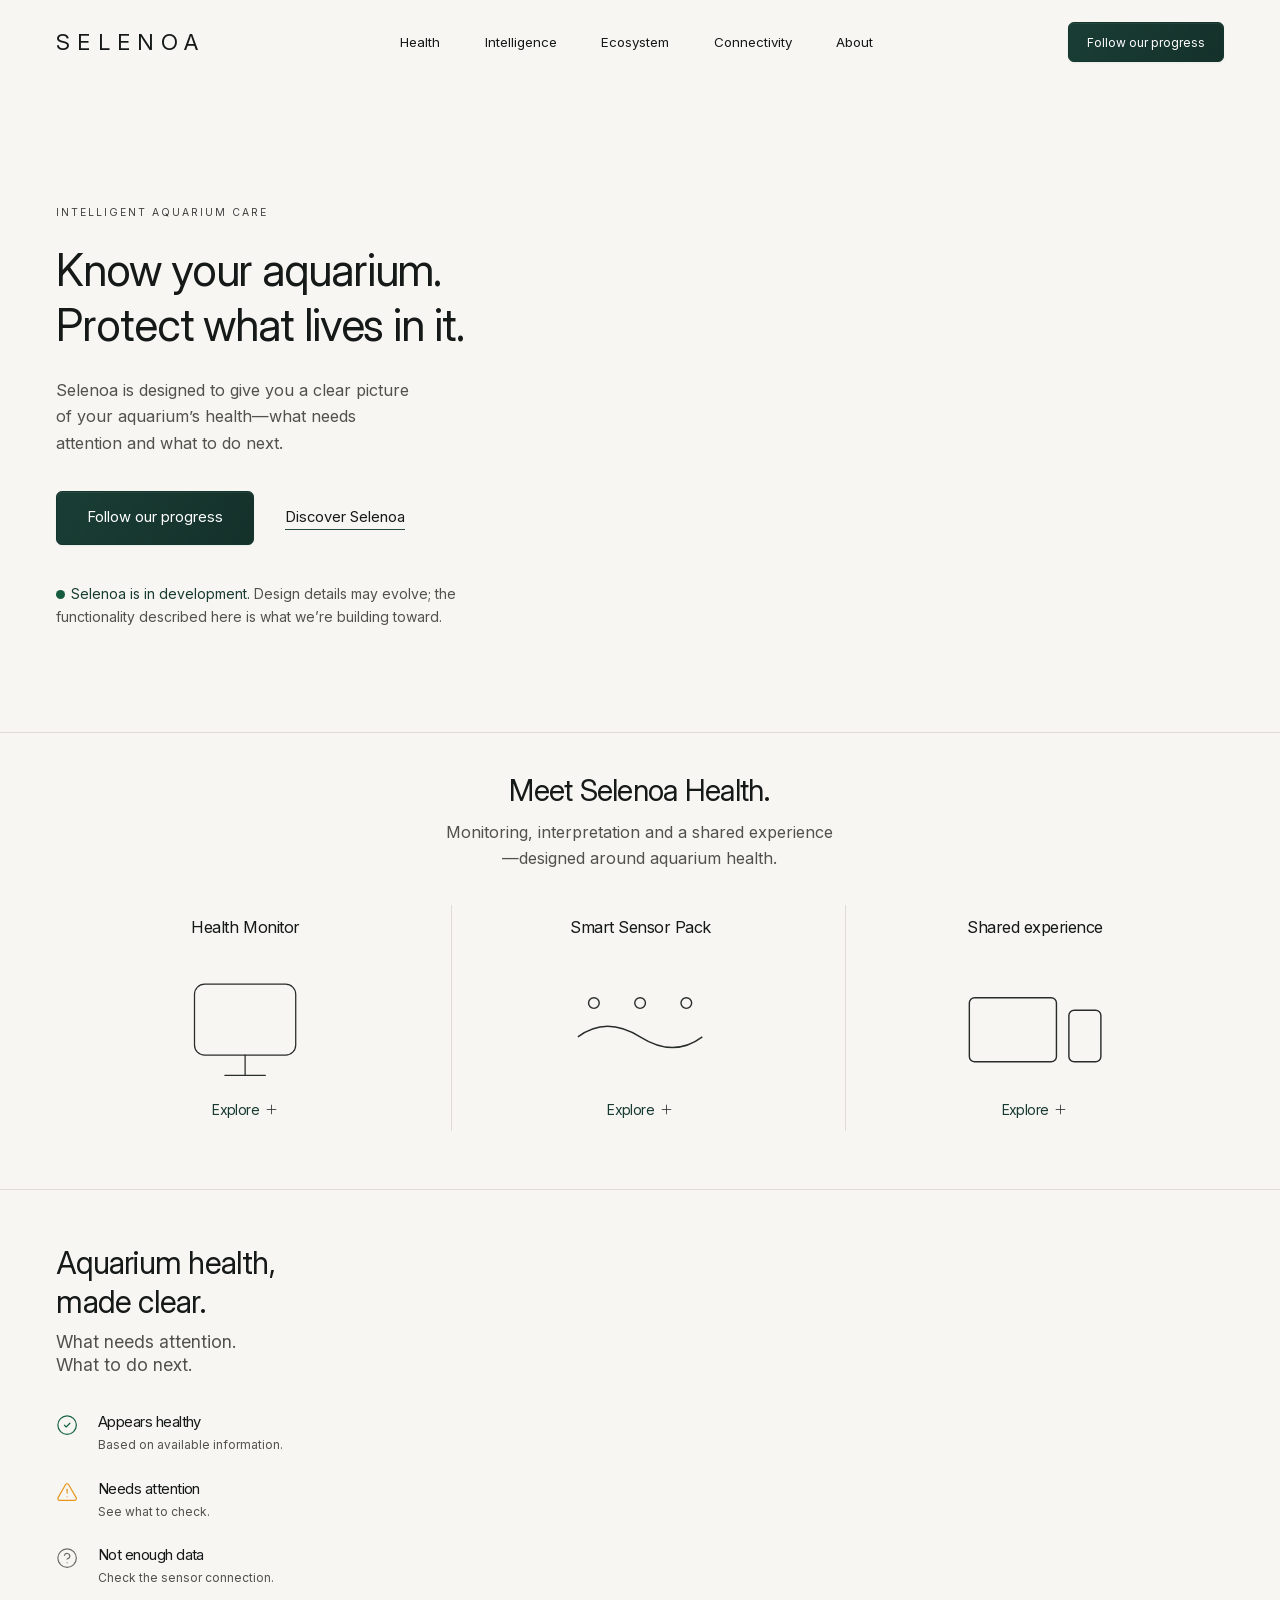
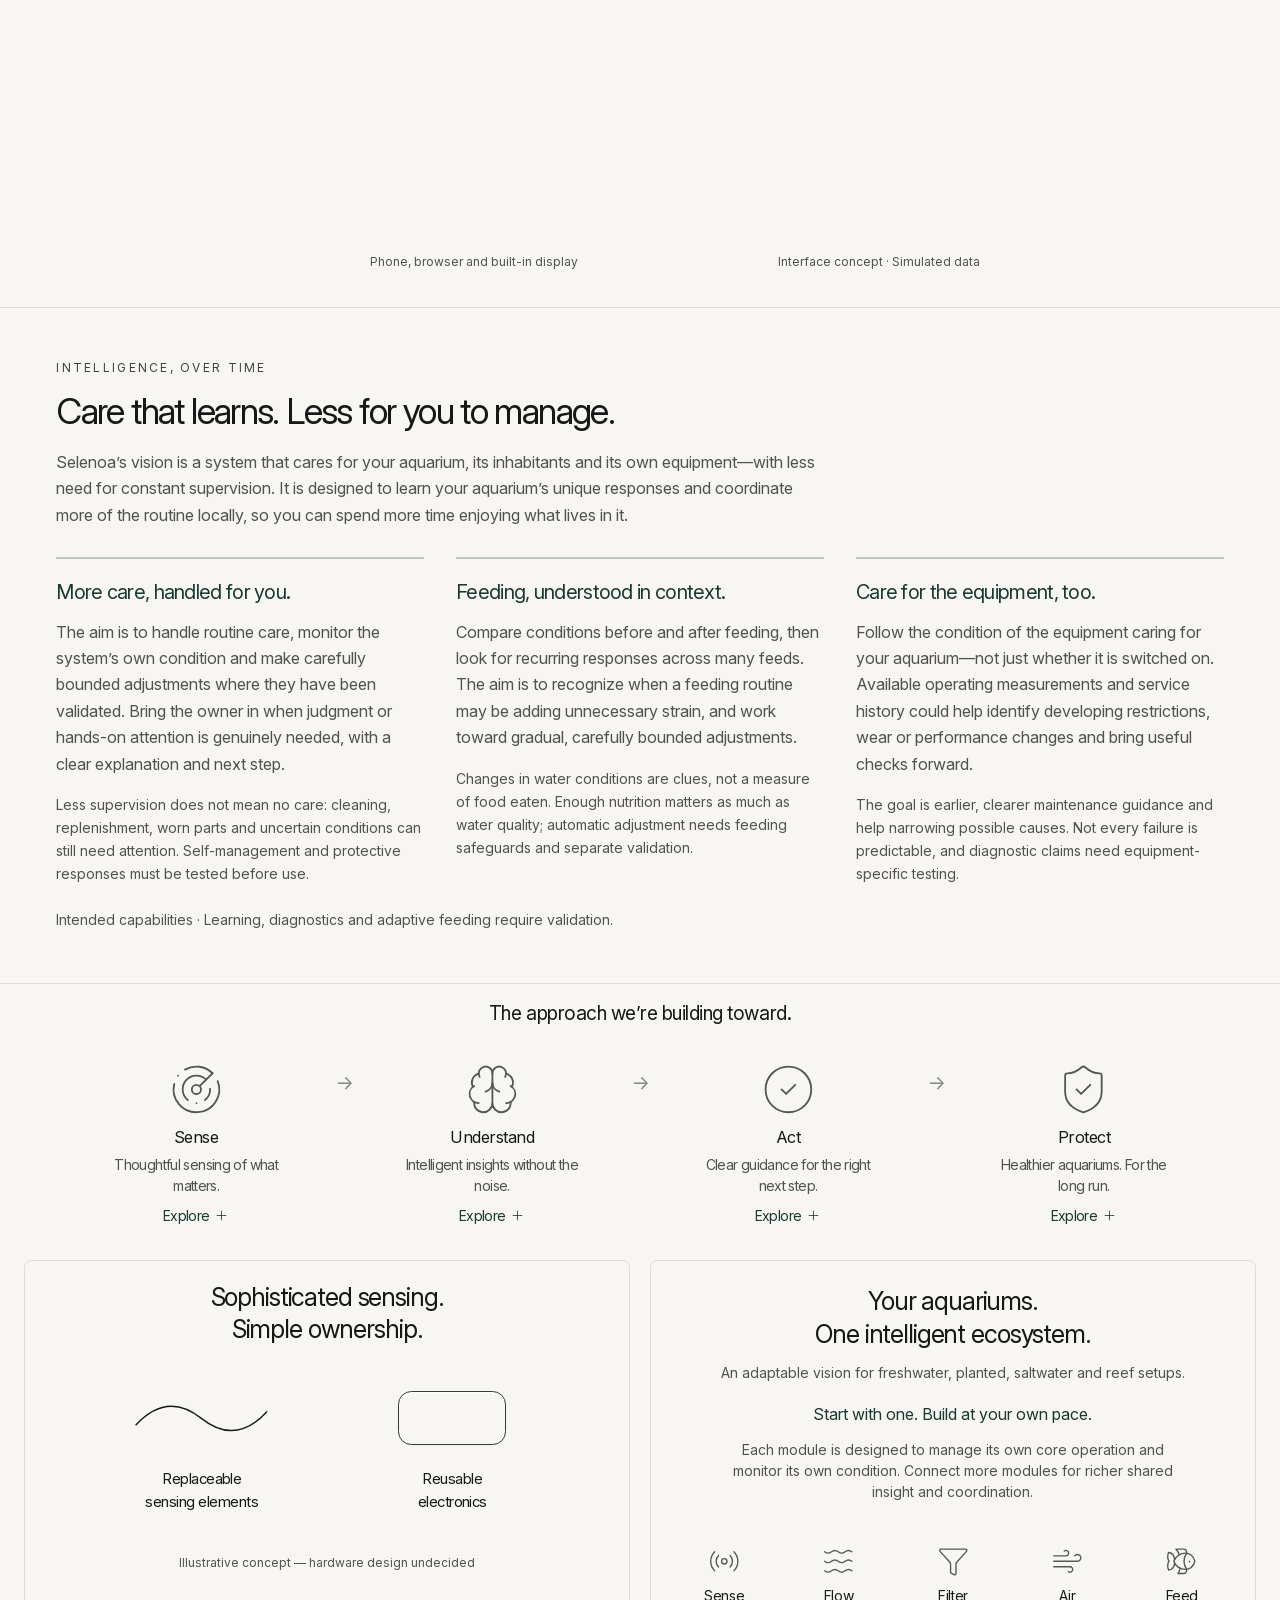
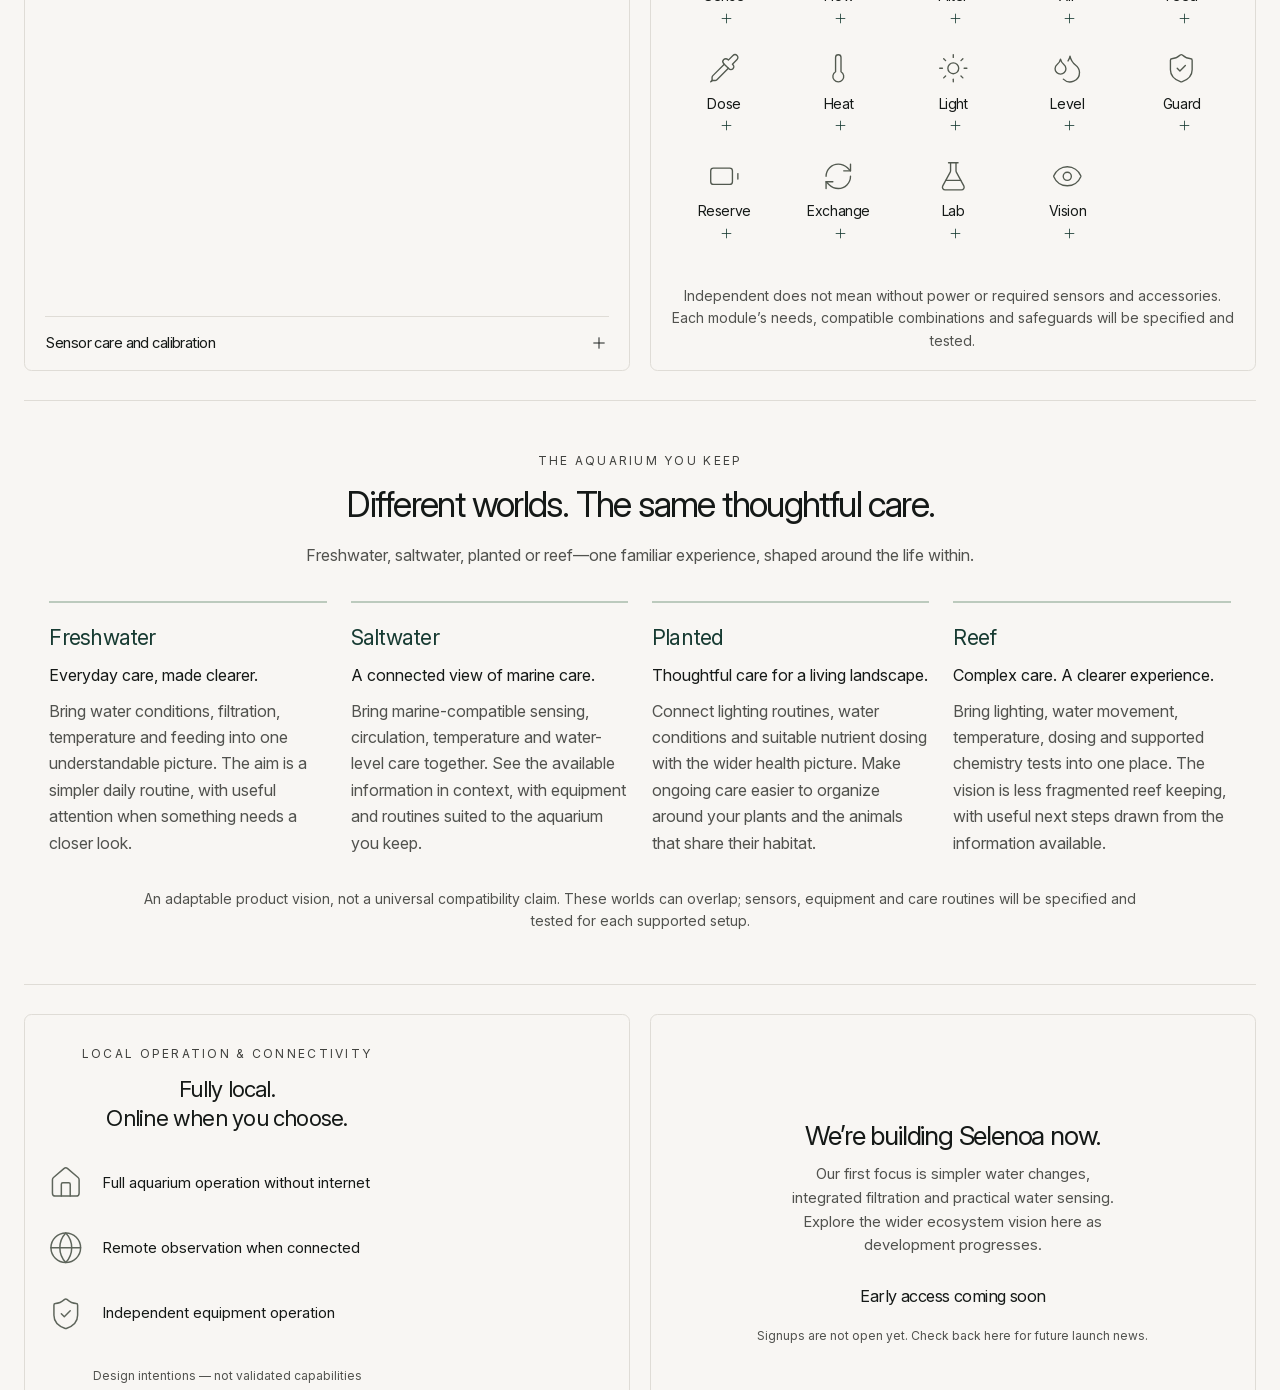
==== index.html @ ad40b5b2 "Publish website from 280880786f0818cde64fbea9a815da4952415db3" ====
<!DOCTYPE html><html lang="en"><head><meta charSet="utf-8"/><meta name="viewport" content="width=device-width, initial-scale=1"/><link rel="stylesheet" href="/_next/static/css/index.rFQlD2zS.css" data-rsc-css-href="/_next/static/css/index.rFQlD2zS.css" data-precedence="vite-rsc/importer-resources"/><link rel="modulepreload" fetchPriority="low" href="/_next/static/chunks/index-D7q7HOjL.js"/><script src="/_next/static/chunks/rolldown-runtime-hePW80VL.js" type="module" async=""></script><script src="/_next/static/chunks/framework-DTZGTDtF.js" type="module" async=""></script><script src="/_next/static/chunks/vinext-C-ALVOM6.js" type="module" async=""></script><link rel="modulepreload" href="/_next/static/chunks/layout-segment-context-XiVUBiX8.js" crossorigin=""/><link rel="modulepreload" href="/_next/static/chunks/site-interactions-YIZ9DrgB.js" crossorigin=""/><link rel="modulepreload" href="/_next/static/chunks/Icon-jpk45vUa.js" crossorigin=""/><link rel="modulepreload" href="/_next/static/chunks/image-PBB7jj1Y.js" crossorigin=""/><title>Selenoa — Know your aquarium</title><meta name="description" content="Selenoa’s vision: intelligent care for freshwater, planted, saltwater and reef aquariums. A clear view of health, what needs attention and what to do next."/><meta name="robots" content="index, follow"/><link rel="icon" href="/favicon.svg"/><link rel="canonical" href="https://selenoa.com"/><script>Object.assign(((self[Symbol.for("vinext.navigationRuntime")]??={bootstrap:{routeManifest:null},functions:{}}).bootstrap.rsc??={rsc:[]}),{params:{},nav:{"pathname":"/","searchParams":[]},searchParamsFromBrowser:true})</script><link rel="modulepreload" href="/_next/static/chunks/index-D7q7HOjL.js" />
</head><body><a class="skip-link" href="#main">Skip to content</a><header class="site-header"><a class="wordmark" href="#top" aria-label="Selenoa home">SELENOA</a><nav class="desktop-navigation" aria-label="Main navigation"><a href="#health">Health</a><a href="#intelligence">Intelligence</a><a href="#ecosystem">Ecosystem</a><a href="#technology">Connectivity</a><a href="#about">About</a></nav><a class="button header-cta" href="#early-access">Follow our progress</a><div class="mobile-navigation"><button type="button" tabindex="0" data-slot="sheet-trigger" aria-label="Open navigation" data-base-ui-click-trigger="" id="base-ui-_R_7u9i_" aria-haspopup="dialog" aria-expanded="false" class="group/button inline-flex shrink-0 items-center justify-center rounded-lg border border-transparent bg-clip-padding text-sm font-medium whitespace-nowrap transition-all outline-none select-none focus-visible:border-ring focus-visible:ring-3 focus-visible:ring-ring/50 active:not-aria-[haspopup]:translate-y-px disabled:pointer-events-none disabled:opacity-50 aria-invalid:border-destructive aria-invalid:ring-3 aria-invalid:ring-destructive/20 dark:aria-invalid:border-destructive/50 dark:aria-invalid:ring-destructive/40 [&amp;_svg]:pointer-events-none [&amp;_svg]:shrink-0 [&amp;_svg:not([class*=&#x27;size-&#x27;])]:size-4 hover:bg-muted hover:text-foreground aria-expanded:bg-muted aria-expanded:text-foreground dark:hover:bg-muted/50 h-8 gap-1.5 px-2.5 has-data-[icon=inline-end]:pr-2 has-data-[icon=inline-start]:pl-2 menu-button"><svg xmlns="http://www.w3.org/2000/svg" width="24" height="24" viewBox="0 0 24 24" fill="none" stroke="currentColor" stroke-width="2" stroke-linecap="round" stroke-linejoin="round" class="lucide lucide-menu" aria-hidden="true"><path d="M4 5h16"></path><path d="M4 12h16"></path><path d="M4 19h16"></path></svg></button></div></header><main id="main"><section id="top" class="hero"><div class="hero-copy"><p class="eyebrow">Intelligent aquarium care</p><h1><span>Know your aquarium.</span><span>Protect what <br class="mobile-break"/>lives in it.</span></h1><p class="hero-support">Selenoa is designed to give you a clear picture of your aquarium’s health—what needs attention and what to do next.</p><div class="hero-actions"><a class="button" href="#early-access">Follow our progress</a><a class="text-link" href="#health">Discover Selenoa</a></div><div class="hero-status" role="note"><p><span class="status-dot">Selenoa is in development.</span> <!-- -->Design details may evolve; the functionality described here is what we’re building toward.</p></div></div><div class="hero-image"><picture class=""><source media="(max-width: 760px)" srcSet="/high-resolution-v1/mobile-aquarium.png" width="1295" height="1215"/><img src="/high-resolution-v1/desktop-aquarium.png" alt="Sunlit planted freshwater aquarium on a pale stone plinth" width="1349" height="1166" loading="eager" fetchPriority="high" decoding="async" data-nimg="1"/></picture></div></section><section class="section health" id="health"><div class="section-heading"><p class="section-number" aria-hidden="true">02</p><p class="eyebrow">Meet Selenoa Health</p><h2>Meet Selenoa Health.</h2><p>Monitoring, interpretation and a shared experience—designed around aquarium health.</p></div><div data-orientation="vertical" data-slot="accordion" aria-label="Explore Selenoa Health" class="flex w-full flex-col detail-explorer health-grid"><div data-orientation="vertical" data-hidden="" data-index="-1" data-closed="" data-slot="accordion-item" class="not-last:border-b detail-item" style="--detail-row:0;--detail-narrow-row:0"><h3 data-orientation="vertical" data-hidden="" data-index="-1" data-closed="" class="flex"><button type="button" data-value="" data-orientation="vertical" data-hidden="" data-index="-1" tabindex="0" aria-disabled="false" aria-expanded="false" id="base-ui-_R_32diH2_" data-slot="accordion-trigger" class="focus-visible:ring-ring/50 focus-visible:border-ring focus-visible:after:border-ring **:data-[slot=accordion-trigger-icon]:text-muted-foreground rounded-lg py-2.5 text-left text-sm font-medium hover:underline focus-visible:ring-3 **:data-[slot=accordion-trigger-icon]:ml-auto **:data-[slot=accordion-trigger-icon]:size-4 group/accordion-trigger relative flex flex-1 items-start justify-between border border-transparent transition-all outline-none aria-disabled:pointer-events-none aria-disabled:opacity-50 detail-trigger"><span class="detail-symbol" aria-hidden="true"><svg xmlns="http://www.w3.org/2000/svg" width="64" height="64" viewBox="0 0 24 24" fill="none" stroke="currentColor" stroke-width="0.9" stroke-linecap="round" stroke-linejoin="round" class="lucide lucide-monitor" aria-hidden="true"><rect width="20" height="14" x="2" y="3" rx="2"></rect><line x1="8" x2="16" y1="21" y2="21"></line><line x1="12" x2="12" y1="17" y2="21"></line></svg></span><span class="detail-title">Health Monitor</span><span class="detail-affordance"><span>Explore</span><svg xmlns="http://www.w3.org/2000/svg" width="24" height="24" viewBox="0 0 24 24" fill="none" stroke="currentColor" stroke-width="2" stroke-linecap="round" stroke-linejoin="round" class="lucide lucide-plus disclosure-plus" aria-hidden="true"><path d="M5 12h14"></path><path d="M12 5v14"></path></svg></span><svg xmlns="http://www.w3.org/2000/svg" width="24" height="24" viewBox="0 0 24 24" fill="none" stroke="currentColor" stroke-width="2" stroke-linecap="round" stroke-linejoin="round" class="lucide lucide-chevron-down pointer-events-none shrink-0 group-aria-expanded/accordion-trigger:hidden" aria-hidden="true" data-slot="accordion-trigger-icon"><path d="m6 9 6 6 6-6"></path></svg><svg xmlns="http://www.w3.org/2000/svg" width="24" height="24" viewBox="0 0 24 24" fill="none" stroke="currentColor" stroke-width="2" stroke-linecap="round" stroke-linejoin="round" class="lucide lucide-chevron-up pointer-events-none hidden shrink-0 group-aria-expanded/accordion-trigger:inline" aria-hidden="true" data-slot="accordion-trigger-icon"><path d="m18 15-6-6-6 6"></path></svg></button></h3></div><div data-orientation="vertical" data-hidden="" data-index="-1" data-closed="" data-slot="accordion-item" class="not-last:border-b detail-item" style="--detail-row:0;--detail-narrow-row:0"><h3 data-orientation="vertical" data-hidden="" data-index="-1" data-closed="" class="flex"><button type="button" data-value="" data-orientation="vertical" data-hidden="" data-index="-1" tabindex="0" aria-disabled="false" aria-expanded="false" id="base-ui-_R_52diH2_" data-slot="accordion-trigger" class="focus-visible:ring-ring/50 focus-visible:border-ring focus-visible:after:border-ring **:data-[slot=accordion-trigger-icon]:text-muted-foreground rounded-lg py-2.5 text-left text-sm font-medium hover:underline focus-visible:ring-3 **:data-[slot=accordion-trigger-icon]:ml-auto **:data-[slot=accordion-trigger-icon]:size-4 group/accordion-trigger relative flex flex-1 items-start justify-between border border-transparent transition-all outline-none aria-disabled:pointer-events-none aria-disabled:opacity-50 detail-trigger"><span class="detail-symbol" aria-hidden="true"><svg width="64" height="64" viewBox="0 0 80 64" fill="none" stroke="currentColor" stroke-width="0.9" aria-hidden="true"><circle cx="14" cy="17" r="3"></circle><circle cx="40" cy="17" r="3"></circle><circle cx="66" cy="17" r="3"></circle><path d="M5 36 Q21 24 40 36 T75 36"></path><path class="sensor-second-wave" d="M5 48 Q21 36 40 48 T75 48"></path></svg></span><span class="detail-title">Smart Sensor Pack</span><span class="detail-affordance"><span>Explore</span><svg xmlns="http://www.w3.org/2000/svg" width="24" height="24" viewBox="0 0 24 24" fill="none" stroke="currentColor" stroke-width="2" stroke-linecap="round" stroke-linejoin="round" class="lucide lucide-plus disclosure-plus" aria-hidden="true"><path d="M5 12h14"></path><path d="M12 5v14"></path></svg></span><svg xmlns="http://www.w3.org/2000/svg" width="24" height="24" viewBox="0 0 24 24" fill="none" stroke="currentColor" stroke-width="2" stroke-linecap="round" stroke-linejoin="round" class="lucide lucide-chevron-down pointer-events-none shrink-0 group-aria-expanded/accordion-trigger:hidden" aria-hidden="true" data-slot="accordion-trigger-icon"><path d="m6 9 6 6 6-6"></path></svg><svg xmlns="http://www.w3.org/2000/svg" width="24" height="24" viewBox="0 0 24 24" fill="none" stroke="currentColor" stroke-width="2" stroke-linecap="round" stroke-linejoin="round" class="lucide lucide-chevron-up pointer-events-none hidden shrink-0 group-aria-expanded/accordion-trigger:inline" aria-hidden="true" data-slot="accordion-trigger-icon"><path d="m18 15-6-6-6 6"></path></svg></button></h3></div><div data-orientation="vertical" data-hidden="" data-index="-1" data-closed="" data-slot="accordion-item" class="not-last:border-b detail-item" style="--detail-row:0;--detail-narrow-row:0"><h3 data-orientation="vertical" data-hidden="" data-index="-1" data-closed="" class="flex"><button type="button" data-value="" data-orientation="vertical" data-hidden="" data-index="-1" tabindex="0" aria-disabled="false" aria-expanded="false" id="base-ui-_R_72diH2_" data-slot="accordion-trigger" class="focus-visible:ring-ring/50 focus-visible:border-ring focus-visible:after:border-ring **:data-[slot=accordion-trigger-icon]:text-muted-foreground rounded-lg py-2.5 text-left text-sm font-medium hover:underline focus-visible:ring-3 **:data-[slot=accordion-trigger-icon]:ml-auto **:data-[slot=accordion-trigger-icon]:size-4 group/accordion-trigger relative flex flex-1 items-start justify-between border border-transparent transition-all outline-none aria-disabled:pointer-events-none aria-disabled:opacity-50 detail-trigger"><span class="detail-symbol" aria-hidden="true"><svg width="64" height="64" viewBox="0 0 80 64" fill="none" stroke="currentColor" stroke-width="0.9" aria-hidden="true"><rect x="3" y="14" width="49" height="36" rx="3"></rect><rect x="59" y="21" width="18" height="29" rx="3"></rect></svg></span><span class="detail-title">Shared experience</span><span class="detail-affordance"><span>Explore</span><svg xmlns="http://www.w3.org/2000/svg" width="24" height="24" viewBox="0 0 24 24" fill="none" stroke="currentColor" stroke-width="2" stroke-linecap="round" stroke-linejoin="round" class="lucide lucide-plus disclosure-plus" aria-hidden="true"><path d="M5 12h14"></path><path d="M12 5v14"></path></svg></span><svg xmlns="http://www.w3.org/2000/svg" width="24" height="24" viewBox="0 0 24 24" fill="none" stroke="currentColor" stroke-width="2" stroke-linecap="round" stroke-linejoin="round" class="lucide lucide-chevron-down pointer-events-none shrink-0 group-aria-expanded/accordion-trigger:hidden" aria-hidden="true" data-slot="accordion-trigger-icon"><path d="m6 9 6 6 6-6"></path></svg><svg xmlns="http://www.w3.org/2000/svg" width="24" height="24" viewBox="0 0 24 24" fill="none" stroke="currentColor" stroke-width="2" stroke-linecap="round" stroke-linejoin="round" class="lucide lucide-chevron-up pointer-events-none hidden shrink-0 group-aria-expanded/accordion-trigger:inline" aria-hidden="true" data-slot="accordion-trigger-icon"><path d="m18 15-6-6-6 6"></path></svg></button></h3></div></div></section><section id="intelligence" class="section intelligence"><div class="intelligence-copy"><p class="section-number" aria-hidden="true">03</p><p class="eyebrow">Intelligence</p><h2>Aquarium health,<br/>made clear.</h2><p class="section-intro">What needs attention. What to do next.</p></div><div class="intelligence-states"><p class="states-caption">Separate illustrative states</p><ul class="health-states"><li><svg xmlns="http://www.w3.org/2000/svg" width="24" height="24" viewBox="0 0 24 24" fill="none" stroke="currentColor" stroke-width="2" stroke-linecap="round" stroke-linejoin="round" class="lucide lucide-circle-check" aria-hidden="true"><circle cx="12" cy="12" r="10"></circle><path d="m9 12 2 2 4-4"></path></svg><div><h3>Appears healthy</h3><p>Based on available information.</p></div><svg xmlns="http://www.w3.org/2000/svg" width="24" height="24" viewBox="0 0 24 24" fill="none" stroke="currentColor" stroke-width="2" stroke-linecap="round" stroke-linejoin="round" class="lucide lucide-chevron-right state-chevron" aria-hidden="true"><path d="m9 18 6-6-6-6"></path></svg></li><li><svg xmlns="http://www.w3.org/2000/svg" width="24" height="24" viewBox="0 0 24 24" fill="none" stroke="currentColor" stroke-width="2" stroke-linecap="round" stroke-linejoin="round" class="lucide lucide-triangle-alert" aria-hidden="true"><path d="m21.73 18-8-14a2 2 0 0 0-3.48 0l-8 14A2 2 0 0 0 4 21h16a2 2 0 0 0 1.73-3"></path><path d="M12 9v4"></path><path d="M12 17h.01"></path></svg><div><h3>Needs attention</h3><p>See what to check.</p></div><svg xmlns="http://www.w3.org/2000/svg" width="24" height="24" viewBox="0 0 24 24" fill="none" stroke="currentColor" stroke-width="2" stroke-linecap="round" stroke-linejoin="round" class="lucide lucide-chevron-right state-chevron" aria-hidden="true"><path d="m9 18 6-6-6-6"></path></svg></li><li><svg xmlns="http://www.w3.org/2000/svg" width="24" height="24" viewBox="0 0 24 24" fill="none" stroke="currentColor" stroke-width="2" stroke-linecap="round" stroke-linejoin="round" class="lucide lucide-circle-question-mark" aria-hidden="true"><circle cx="12" cy="12" r="10"></circle><path d="M9.09 9a3 3 0 0 1 5.83 1c0 2-3 3-3 3"></path><path d="M12 17h.01"></path></svg><div><h3>Not enough data</h3><p>Check the sensor connection.</p></div><svg xmlns="http://www.w3.org/2000/svg" width="24" height="24" viewBox="0 0 24 24" fill="none" stroke="currentColor" stroke-width="2" stroke-linecap="round" stroke-linejoin="round" class="lucide lucide-chevron-right state-chevron" aria-hidden="true"><path d="m9 18 6-6-6-6"></path></svg></li></ul><p class="sr-only">Concept examples, not demonstrated capabilities.</p></div><div class="interface-pair"><p class="simulation-caption">Interface concept · Simulated data</p><figure class="interface-figure compact"><figcaption class="sr-only">Interface concept · Simulated data</figcaption><picture class="reference-device-image"><source media="(max-width: 760px)" srcSet="/high-resolution-v1/mobile-phone.png" width="977" height="1610"/><img src="/high-resolution-v1/desktop-phone.png" alt="Phone interface illustration with simulated aquarium overview and example attention indicators; not a working customer app" width="840" height="1871" loading="lazy" fetchPriority="auto" decoding="async" data-nimg="1"/></picture><p class="caption">Phone / browser</p></figure><figure class="interface-figure landscape"><figcaption class="sr-only">Interface concept · Simulated data</figcaption><picture class="reference-device-image"><source media="(max-width: 760px)" srcSet="/high-resolution-v1/mobile-health-monitor.png" width="1233" height="1275"/><img src="/high-resolution-v1/desktop-browser.png" alt="Browser or built-in monitor interface illustration with simulated aquarium information; not live readings" width="1661" height="947" loading="lazy" fetchPriority="auto" decoding="async" data-nimg="1"/></picture><p class="caption">Browser / built-in display</p></figure><p class="shared-caption">Phone, browser and built-in display</p><p class="sr-only">Illustrative screens, not live aquarium data.</p></div></section><section id="adaptive-care" class="section adaptive-care" aria-labelledby="adaptive-care-title"><div class="adaptive-heading"><p class="eyebrow">Intelligence, over time</p><h2 id="adaptive-care-title">Care that learns. Less for you to manage.</h2><p>Selenoa’s vision is a system that cares for your aquarium, its inhabitants and its own equipment—with less need for constant supervision. It is designed to learn your aquarium’s unique responses and coordinate more of the routine locally, so you can spend more time enjoying what lives in it.</p></div><div class="adaptive-grid"><article><h3>More care, handled for you.</h3><p>The aim is to handle routine care, monitor the system’s own condition and make carefully bounded adjustments where they have been validated. Bring the owner in when judgment or hands-on attention is genuinely needed, with a clear explanation and next step.</p><p class="adaptive-note">Less supervision does not mean no care: cleaning, replenishment, worn parts and uncertain conditions can still need attention. Self-management and protective responses must be tested before use.</p></article><article><h3>Feeding, understood in context.</h3><p>Compare conditions before and after feeding, then look for recurring responses across many feeds. The aim is to recognize when a feeding routine may be adding unnecessary strain, and work toward gradual, carefully bounded adjustments.</p><p class="adaptive-note">Changes in water conditions are clues, not a measure of food eaten. Enough nutrition matters as much as water quality; automatic adjustment needs feeding safeguards and separate validation.</p></article><article><h3>Care for the equipment, too.</h3><p>Follow the condition of the equipment caring for your aquarium—not just whether it is switched on. Available operating measurements and service history could help identify developing restrictions, wear or performance changes and bring useful checks forward.</p><p class="adaptive-note">The goal is earlier, clearer maintenance guidance and help narrowing possible causes. Not every failure is predictable, and diagnostic claims need equipment-specific testing.</p></article></div><p class="adaptive-caption">Intended capabilities · Learning, diagnostics and adaptive feeding require validation.</p></section><section id="approach" class="section approach"><p class="section-number" aria-hidden="true">04</p><p class="eyebrow">Our philosophy</p><h2>The approach we’re building toward.</h2><div data-orientation="vertical" data-slot="accordion" aria-label="Explore our philosophy" class="flex w-full flex-col detail-explorer approach-grid"><div data-orientation="vertical" data-hidden="" data-index="-1" data-closed="" data-slot="accordion-item" class="not-last:border-b detail-item" style="--detail-row:0;--detail-narrow-row:0"><h3 data-orientation="vertical" data-hidden="" data-index="-1" data-closed="" class="flex"><button type="button" data-value="" data-orientation="vertical" data-hidden="" data-index="-1" tabindex="0" aria-disabled="false" aria-expanded="false" id="base-ui-_R_65diH2_" data-slot="accordion-trigger" class="focus-visible:ring-ring/50 focus-visible:border-ring focus-visible:after:border-ring **:data-[slot=accordion-trigger-icon]:text-muted-foreground rounded-lg py-2.5 text-left text-sm font-medium hover:underline focus-visible:ring-3 **:data-[slot=accordion-trigger-icon]:ml-auto **:data-[slot=accordion-trigger-icon]:size-4 group/accordion-trigger relative flex flex-1 items-start justify-between border border-transparent transition-all outline-none aria-disabled:pointer-events-none aria-disabled:opacity-50 detail-trigger"><span class="detail-symbol" aria-hidden="true"><svg xmlns="http://www.w3.org/2000/svg" width="33" height="33" viewBox="0 0 24 24" fill="none" stroke="currentColor" stroke-width="1" stroke-linecap="round" stroke-linejoin="round" class="lucide lucide-radar" aria-hidden="true"><path d="M19.07 4.93A10 10 0 0 0 6.99 3.34"></path><path d="M4 6h.01"></path><path d="M2.29 9.62A10 10 0 1 0 21.31 8.35"></path><path d="M16.24 7.76A6 6 0 1 0 8.23 16.67"></path><path d="M12 18h.01"></path><path d="M17.99 11.66A6 6 0 0 1 15.77 16.67"></path><circle cx="12" cy="12" r="2"></circle><path d="m13.41 10.59 5.66-5.66"></path></svg></span><span class="detail-title">Sense</span><span class="detail-summary"><span class="desktop-copy">Thoughtful sensing of what matters.</span><span class="mobile-copy">Quietly observe what matters.</span></span><span class="detail-affordance"><span>Explore</span><svg xmlns="http://www.w3.org/2000/svg" width="24" height="24" viewBox="0 0 24 24" fill="none" stroke="currentColor" stroke-width="2" stroke-linecap="round" stroke-linejoin="round" class="lucide lucide-plus disclosure-plus" aria-hidden="true"><path d="M5 12h14"></path><path d="M12 5v14"></path></svg></span><svg xmlns="http://www.w3.org/2000/svg" width="24" height="24" viewBox="0 0 24 24" fill="none" stroke="currentColor" stroke-width="2" stroke-linecap="round" stroke-linejoin="round" class="lucide lucide-chevron-down pointer-events-none shrink-0 group-aria-expanded/accordion-trigger:hidden" aria-hidden="true" data-slot="accordion-trigger-icon"><path d="m6 9 6 6 6-6"></path></svg><svg xmlns="http://www.w3.org/2000/svg" width="24" height="24" viewBox="0 0 24 24" fill="none" stroke="currentColor" stroke-width="2" stroke-linecap="round" stroke-linejoin="round" class="lucide lucide-chevron-up pointer-events-none hidden shrink-0 group-aria-expanded/accordion-trigger:inline" aria-hidden="true" data-slot="accordion-trigger-icon"><path d="m18 15-6-6-6 6"></path></svg></button></h3></div><div data-orientation="vertical" data-hidden="" data-index="-1" data-closed="" data-slot="accordion-item" class="not-last:border-b detail-item" style="--detail-row:0;--detail-narrow-row:0"><h3 data-orientation="vertical" data-hidden="" data-index="-1" data-closed="" class="flex"><button type="button" data-value="" data-orientation="vertical" data-hidden="" data-index="-1" tabindex="0" aria-disabled="false" aria-expanded="false" id="base-ui-_R_a5diH2_" data-slot="accordion-trigger" class="focus-visible:ring-ring/50 focus-visible:border-ring focus-visible:after:border-ring **:data-[slot=accordion-trigger-icon]:text-muted-foreground rounded-lg py-2.5 text-left text-sm font-medium hover:underline focus-visible:ring-3 **:data-[slot=accordion-trigger-icon]:ml-auto **:data-[slot=accordion-trigger-icon]:size-4 group/accordion-trigger relative flex flex-1 items-start justify-between border border-transparent transition-all outline-none aria-disabled:pointer-events-none aria-disabled:opacity-50 detail-trigger"><span class="detail-symbol" aria-hidden="true"><svg xmlns="http://www.w3.org/2000/svg" width="33" height="33" viewBox="0 0 24 24" fill="none" stroke="currentColor" stroke-width="1" stroke-linecap="round" stroke-linejoin="round" class="lucide lucide-brain" aria-hidden="true"><path d="M12 18V5"></path><path d="M15 13a4.17 4.17 0 0 1-3-4 4.17 4.17 0 0 1-3 4"></path><path d="M17.598 6.5A3 3 0 1 0 12 5a3 3 0 1 0-5.598 1.5"></path><path d="M17.997 5.125a4 4 0 0 1 2.526 5.77"></path><path d="M18 18a4 4 0 0 0 2-7.464"></path><path d="M19.967 17.483A4 4 0 1 1 12 18a4 4 0 1 1-7.967-.517"></path><path d="M6 18a4 4 0 0 1-2-7.464"></path><path d="M6.003 5.125a4 4 0 0 0-2.526 5.77"></path></svg></span><span class="detail-title">Understand</span><span class="detail-summary"><span class="desktop-copy">Intelligent insights without the noise.</span><span class="mobile-copy">Make sense of what it means.</span></span><span class="detail-affordance"><span>Explore</span><svg xmlns="http://www.w3.org/2000/svg" width="24" height="24" viewBox="0 0 24 24" fill="none" stroke="currentColor" stroke-width="2" stroke-linecap="round" stroke-linejoin="round" class="lucide lucide-plus disclosure-plus" aria-hidden="true"><path d="M5 12h14"></path><path d="M12 5v14"></path></svg></span><svg xmlns="http://www.w3.org/2000/svg" width="24" height="24" viewBox="0 0 24 24" fill="none" stroke="currentColor" stroke-width="2" stroke-linecap="round" stroke-linejoin="round" class="lucide lucide-chevron-down pointer-events-none shrink-0 group-aria-expanded/accordion-trigger:hidden" aria-hidden="true" data-slot="accordion-trigger-icon"><path d="m6 9 6 6 6-6"></path></svg><svg xmlns="http://www.w3.org/2000/svg" width="24" height="24" viewBox="0 0 24 24" fill="none" stroke="currentColor" stroke-width="2" stroke-linecap="round" stroke-linejoin="round" class="lucide lucide-chevron-up pointer-events-none hidden shrink-0 group-aria-expanded/accordion-trigger:inline" aria-hidden="true" data-slot="accordion-trigger-icon"><path d="m18 15-6-6-6 6"></path></svg></button></h3></div><div data-orientation="vertical" data-hidden="" data-index="-1" data-closed="" data-slot="accordion-item" class="not-last:border-b detail-item" style="--detail-row:0;--detail-narrow-row:0"><h3 data-orientation="vertical" data-hidden="" data-index="-1" data-closed="" class="flex"><button type="button" data-value="" data-orientation="vertical" data-hidden="" data-index="-1" tabindex="0" aria-disabled="false" aria-expanded="false" id="base-ui-_R_e5diH2_" data-slot="accordion-trigger" class="focus-visible:ring-ring/50 focus-visible:border-ring focus-visible:after:border-ring **:data-[slot=accordion-trigger-icon]:text-muted-foreground rounded-lg py-2.5 text-left text-sm font-medium hover:underline focus-visible:ring-3 **:data-[slot=accordion-trigger-icon]:ml-auto **:data-[slot=accordion-trigger-icon]:size-4 group/accordion-trigger relative flex flex-1 items-start justify-between border border-transparent transition-all outline-none aria-disabled:pointer-events-none aria-disabled:opacity-50 detail-trigger"><span class="detail-symbol" aria-hidden="true"><svg xmlns="http://www.w3.org/2000/svg" width="33" height="33" viewBox="0 0 24 24" fill="none" stroke="currentColor" stroke-width="1" stroke-linecap="round" stroke-linejoin="round" class="lucide lucide-circle-check" aria-hidden="true"><circle cx="12" cy="12" r="10"></circle><path d="m9 12 2 2 4-4"></path></svg></span><span class="detail-title">Act</span><span class="detail-summary"><span class="desktop-copy">Clear guidance for the right next step.</span><span class="mobile-copy">Guide the right next steps.</span></span><span class="detail-affordance"><span>Explore</span><svg xmlns="http://www.w3.org/2000/svg" width="24" height="24" viewBox="0 0 24 24" fill="none" stroke="currentColor" stroke-width="2" stroke-linecap="round" stroke-linejoin="round" class="lucide lucide-plus disclosure-plus" aria-hidden="true"><path d="M5 12h14"></path><path d="M12 5v14"></path></svg></span><svg xmlns="http://www.w3.org/2000/svg" width="24" height="24" viewBox="0 0 24 24" fill="none" stroke="currentColor" stroke-width="2" stroke-linecap="round" stroke-linejoin="round" class="lucide lucide-chevron-down pointer-events-none shrink-0 group-aria-expanded/accordion-trigger:hidden" aria-hidden="true" data-slot="accordion-trigger-icon"><path d="m6 9 6 6 6-6"></path></svg><svg xmlns="http://www.w3.org/2000/svg" width="24" height="24" viewBox="0 0 24 24" fill="none" stroke="currentColor" stroke-width="2" stroke-linecap="round" stroke-linejoin="round" class="lucide lucide-chevron-up pointer-events-none hidden shrink-0 group-aria-expanded/accordion-trigger:inline" aria-hidden="true" data-slot="accordion-trigger-icon"><path d="m18 15-6-6-6 6"></path></svg></button></h3></div><div data-orientation="vertical" data-hidden="" data-index="-1" data-closed="" data-slot="accordion-item" class="not-last:border-b detail-item" style="--detail-row:0;--detail-narrow-row:0"><h3 data-orientation="vertical" data-hidden="" data-index="-1" data-closed="" class="flex"><button type="button" data-value="" data-orientation="vertical" data-hidden="" data-index="-1" tabindex="0" aria-disabled="false" aria-expanded="false" id="base-ui-_R_i5diH2_" data-slot="accordion-trigger" class="focus-visible:ring-ring/50 focus-visible:border-ring focus-visible:after:border-ring **:data-[slot=accordion-trigger-icon]:text-muted-foreground rounded-lg py-2.5 text-left text-sm font-medium hover:underline focus-visible:ring-3 **:data-[slot=accordion-trigger-icon]:ml-auto **:data-[slot=accordion-trigger-icon]:size-4 group/accordion-trigger relative flex flex-1 items-start justify-between border border-transparent transition-all outline-none aria-disabled:pointer-events-none aria-disabled:opacity-50 detail-trigger"><span class="detail-symbol" aria-hidden="true"><svg xmlns="http://www.w3.org/2000/svg" width="33" height="33" viewBox="0 0 24 24" fill="none" stroke="currentColor" stroke-width="1" stroke-linecap="round" stroke-linejoin="round" class="lucide lucide-shield-check" aria-hidden="true"><path d="M20 13c0 5-3.5 7.5-7.66 8.95a1 1 0 0 1-.67-.01C7.5 20.5 4 18 4 13V6a1 1 0 0 1 1-1c2 0 4.5-1.2 6.24-2.72a1.17 1.17 0 0 1 1.52 0C14.51 3.81 17 5 19 5a1 1 0 0 1 1 1z"></path><path d="m9 12 2 2 4-4"></path></svg></span><span class="detail-title">Protect</span><span class="detail-summary"><span class="desktop-copy">Healthier aquariums. For the long run.</span><span class="mobile-copy">Support a thriving aquarium.</span></span><span class="detail-affordance"><span>Explore</span><svg xmlns="http://www.w3.org/2000/svg" width="24" height="24" viewBox="0 0 24 24" fill="none" stroke="currentColor" stroke-width="2" stroke-linecap="round" stroke-linejoin="round" class="lucide lucide-plus disclosure-plus" aria-hidden="true"><path d="M5 12h14"></path><path d="M12 5v14"></path></svg></span><svg xmlns="http://www.w3.org/2000/svg" width="24" height="24" viewBox="0 0 24 24" fill="none" stroke="currentColor" stroke-width="2" stroke-linecap="round" stroke-linejoin="round" class="lucide lucide-chevron-down pointer-events-none shrink-0 group-aria-expanded/accordion-trigger:hidden" aria-hidden="true" data-slot="accordion-trigger-icon"><path d="m6 9 6 6 6-6"></path></svg><svg xmlns="http://www.w3.org/2000/svg" width="24" height="24" viewBox="0 0 24 24" fill="none" stroke="currentColor" stroke-width="2" stroke-linecap="round" stroke-linejoin="round" class="lucide lucide-chevron-up pointer-events-none hidden shrink-0 group-aria-expanded/accordion-trigger:inline" aria-hidden="true" data-slot="accordion-trigger-icon"><path d="m18 15-6-6-6 6"></path></svg></button></h3></div></div></section><div class="section paired-sections"><section id="sensor-care" class="panel sensing"><p class="section-number" aria-hidden="true">05</p><p class="eyebrow">Sensor ownership</p><h2>Sophisticated sensing.<br/>Simple ownership.</h2><p class="panel-intro">Replaceable sensing elements.<br/>Reusable electronics.</p><div class="sensing-parts"><div><span class="sensing-shape replaceable" aria-hidden="true"></span><svg class="sensing-wave" viewBox="0 0 100 40" fill="none" stroke="currentColor" stroke-width="1" aria-hidden="true"><path d="M2 25 Q25 0 50 20 T98 15"></path></svg><h3>Replaceable<br/>sensing elements</h3></div><div><span class="sensing-shape reusable" aria-hidden="true"></span><h3>Reusable<br/>electronics</h3></div></div><p class="caption">Illustrative concept — hardware design undecided</p><div data-orientation="vertical" data-slot="accordion" class="flex w-full flex-col disclosure"><div data-orientation="vertical" data-hidden="" data-index="-1" data-closed="" data-slot="accordion-item" class="not-last:border-b"><h3 data-orientation="vertical" data-hidden="" data-index="-1" data-closed="" class="flex"><button type="button" data-value="" data-orientation="vertical" data-hidden="" data-index="-1" tabindex="0" aria-disabled="false" aria-expanded="false" id="base-ui-_R_smdiH2_" data-slot="accordion-trigger" class="focus-visible:ring-ring/50 focus-visible:border-ring focus-visible:after:border-ring **:data-[slot=accordion-trigger-icon]:text-muted-foreground rounded-lg py-2.5 text-left text-sm font-medium hover:underline focus-visible:ring-3 **:data-[slot=accordion-trigger-icon]:ml-auto **:data-[slot=accordion-trigger-icon]:size-4 group/accordion-trigger relative flex flex-1 items-start justify-between border border-transparent transition-all outline-none aria-disabled:pointer-events-none aria-disabled:opacity-50">Sensor care and calibration<svg xmlns="http://www.w3.org/2000/svg" width="24" height="24" viewBox="0 0 24 24" fill="none" stroke="currentColor" stroke-width="2" stroke-linecap="round" stroke-linejoin="round" class="lucide lucide-plus disclosure-plus" aria-hidden="true"><path d="M5 12h14"></path><path d="M12 5v14"></path></svg><svg xmlns="http://www.w3.org/2000/svg" width="24" height="24" viewBox="0 0 24 24" fill="none" stroke="currentColor" stroke-width="2" stroke-linecap="round" stroke-linejoin="round" class="lucide lucide-chevron-down pointer-events-none shrink-0 group-aria-expanded/accordion-trigger:hidden" aria-hidden="true" data-slot="accordion-trigger-icon"><path d="m6 9 6 6 6-6"></path></svg><svg xmlns="http://www.w3.org/2000/svg" width="24" height="24" viewBox="0 0 24 24" fill="none" stroke="currentColor" stroke-width="2" stroke-linecap="round" stroke-linejoin="round" class="lucide lucide-chevron-up pointer-events-none hidden shrink-0 group-aria-expanded/accordion-trigger:inline" aria-hidden="true" data-slot="accordion-trigger-icon"><path d="m18 15-6-6-6 6"></path></svg></button></h3></div></div></section><section id="ecosystem" class="panel ecosystem"><p class="section-number" aria-hidden="true">06</p><p class="eyebrow">Ecosystem</p><h2>Your aquariums.<br/>One intelligent ecosystem.</h2><p class="ecosystem-scope">An adaptable vision for freshwater, planted, saltwater and reef setups.</p><p class="ecosystem-modularity">Start with one. Build at your own pace.</p><p class="ecosystem-scope">Each module is designed to manage its own core operation and monitor its own condition. Connect more modules for richer shared insight and coordination.</p><div data-orientation="vertical" data-slot="accordion" aria-label="Explore ecosystem families" class="flex w-full flex-col detail-explorer ecosystem-grid"><div data-orientation="vertical" data-hidden="" data-index="-1" data-closed="" data-slot="accordion-item" class="not-last:border-b detail-item" style="--detail-row:0;--detail-narrow-row:0"><h3 data-orientation="vertical" data-hidden="" data-index="-1" data-closed="" class="flex"><button type="button" data-value="" data-orientation="vertical" data-hidden="" data-index="-1" tabindex="0" aria-disabled="false" aria-expanded="false" id="base-ui-_R_2t6diH2_" data-slot="accordion-trigger" class="focus-visible:ring-ring/50 focus-visible:border-ring focus-visible:after:border-ring **:data-[slot=accordion-trigger-icon]:text-muted-foreground rounded-lg py-2.5 text-left text-sm font-medium hover:underline focus-visible:ring-3 **:data-[slot=accordion-trigger-icon]:ml-auto **:data-[slot=accordion-trigger-icon]:size-4 group/accordion-trigger relative flex flex-1 items-start justify-between border border-transparent transition-all outline-none aria-disabled:pointer-events-none aria-disabled:opacity-50 detail-trigger"><span class="detail-symbol" aria-hidden="true"><svg xmlns="http://www.w3.org/2000/svg" width="27" height="27" viewBox="0 0 24 24" fill="none" stroke="currentColor" stroke-width="1.25" stroke-linecap="round" stroke-linejoin="round" class="lucide lucide-radio" aria-hidden="true"><path d="M16.247 7.761a6 6 0 0 1 0 8.478"></path><path d="M19.075 4.933a10 10 0 0 1 0 14.134"></path><path d="M4.925 19.067a10 10 0 0 1 0-14.134"></path><path d="M7.753 16.239a6 6 0 0 1 0-8.478"></path><circle cx="12" cy="12" r="2"></circle></svg></span><span class="detail-title">Sense</span><span class="detail-affordance"><span><span class="sr-only">Learn more</span></span><svg xmlns="http://www.w3.org/2000/svg" width="24" height="24" viewBox="0 0 24 24" fill="none" stroke="currentColor" stroke-width="2" stroke-linecap="round" stroke-linejoin="round" class="lucide lucide-plus disclosure-plus" aria-hidden="true"><path d="M5 12h14"></path><path d="M12 5v14"></path></svg></span><svg xmlns="http://www.w3.org/2000/svg" width="24" height="24" viewBox="0 0 24 24" fill="none" stroke="currentColor" stroke-width="2" stroke-linecap="round" stroke-linejoin="round" class="lucide lucide-chevron-down pointer-events-none shrink-0 group-aria-expanded/accordion-trigger:hidden" aria-hidden="true" data-slot="accordion-trigger-icon"><path d="m6 9 6 6 6-6"></path></svg><svg xmlns="http://www.w3.org/2000/svg" width="24" height="24" viewBox="0 0 24 24" fill="none" stroke="currentColor" stroke-width="2" stroke-linecap="round" stroke-linejoin="round" class="lucide lucide-chevron-up pointer-events-none hidden shrink-0 group-aria-expanded/accordion-trigger:inline" aria-hidden="true" data-slot="accordion-trigger-icon"><path d="m18 15-6-6-6 6"></path></svg></button></h3></div><div data-orientation="vertical" data-hidden="" data-index="-1" data-closed="" data-slot="accordion-item" class="not-last:border-b detail-item" style="--detail-row:0;--detail-narrow-row:0"><h3 data-orientation="vertical" data-hidden="" data-index="-1" data-closed="" class="flex"><button type="button" data-value="" data-orientation="vertical" data-hidden="" data-index="-1" tabindex="0" aria-disabled="false" aria-expanded="false" id="base-ui-_R_4t6diH2_" data-slot="accordion-trigger" class="focus-visible:ring-ring/50 focus-visible:border-ring focus-visible:after:border-ring **:data-[slot=accordion-trigger-icon]:text-muted-foreground rounded-lg py-2.5 text-left text-sm font-medium hover:underline focus-visible:ring-3 **:data-[slot=accordion-trigger-icon]:ml-auto **:data-[slot=accordion-trigger-icon]:size-4 group/accordion-trigger relative flex flex-1 items-start justify-between border border-transparent transition-all outline-none aria-disabled:pointer-events-none aria-disabled:opacity-50 detail-trigger"><span class="detail-symbol" aria-hidden="true"><svg xmlns="http://www.w3.org/2000/svg" width="27" height="27" viewBox="0 0 24 24" fill="none" stroke="currentColor" stroke-width="1.25" stroke-linecap="round" stroke-linejoin="round" class="lucide lucide-waves-horizontal" aria-hidden="true"><path d="M2 12q2.5 2 5 0t5 0 5 0 5 0"></path><path d="M2 19q2.5 2 5 0t5 0 5 0 5 0"></path><path d="M2 5q2.5 2 5 0t5 0 5 0 5 0"></path></svg></span><span class="detail-title">Flow</span><span class="detail-affordance"><span><span class="sr-only">Learn more</span></span><svg xmlns="http://www.w3.org/2000/svg" width="24" height="24" viewBox="0 0 24 24" fill="none" stroke="currentColor" stroke-width="2" stroke-linecap="round" stroke-linejoin="round" class="lucide lucide-plus disclosure-plus" aria-hidden="true"><path d="M5 12h14"></path><path d="M12 5v14"></path></svg></span><svg xmlns="http://www.w3.org/2000/svg" width="24" height="24" viewBox="0 0 24 24" fill="none" stroke="currentColor" stroke-width="2" stroke-linecap="round" stroke-linejoin="round" class="lucide lucide-chevron-down pointer-events-none shrink-0 group-aria-expanded/accordion-trigger:hidden" aria-hidden="true" data-slot="accordion-trigger-icon"><path d="m6 9 6 6 6-6"></path></svg><svg xmlns="http://www.w3.org/2000/svg" width="24" height="24" viewBox="0 0 24 24" fill="none" stroke="currentColor" stroke-width="2" stroke-linecap="round" stroke-linejoin="round" class="lucide lucide-chevron-up pointer-events-none hidden shrink-0 group-aria-expanded/accordion-trigger:inline" aria-hidden="true" data-slot="accordion-trigger-icon"><path d="m18 15-6-6-6 6"></path></svg></button></h3></div><div data-orientation="vertical" data-hidden="" data-index="-1" data-closed="" data-slot="accordion-item" class="not-last:border-b detail-item" style="--detail-row:0;--detail-narrow-row:0"><h3 data-orientation="vertical" data-hidden="" data-index="-1" data-closed="" class="flex"><button type="button" data-value="" data-orientation="vertical" data-hidden="" data-index="-1" tabindex="0" aria-disabled="false" aria-expanded="false" id="base-ui-_R_6t6diH2_" data-slot="accordion-trigger" class="focus-visible:ring-ring/50 focus-visible:border-ring focus-visible:after:border-ring **:data-[slot=accordion-trigger-icon]:text-muted-foreground rounded-lg py-2.5 text-left text-sm font-medium hover:underline focus-visible:ring-3 **:data-[slot=accordion-trigger-icon]:ml-auto **:data-[slot=accordion-trigger-icon]:size-4 group/accordion-trigger relative flex flex-1 items-start justify-between border border-transparent transition-all outline-none aria-disabled:pointer-events-none aria-disabled:opacity-50 detail-trigger"><span class="detail-symbol" aria-hidden="true"><svg xmlns="http://www.w3.org/2000/svg" width="27" height="27" viewBox="0 0 24 24" fill="none" stroke="currentColor" stroke-width="1.25" stroke-linecap="round" stroke-linejoin="round" class="lucide lucide-funnel" aria-hidden="true"><path d="M10 20a1 1 0 0 0 .553.895l2 1A1 1 0 0 0 14 21v-7a2 2 0 0 1 .517-1.341L21.74 4.67A1 1 0 0 0 21 3H3a1 1 0 0 0-.742 1.67l7.225 7.989A2 2 0 0 1 10 14z"></path></svg></span><span class="detail-title">Filter</span><span class="detail-affordance"><span><span class="sr-only">Learn more</span></span><svg xmlns="http://www.w3.org/2000/svg" width="24" height="24" viewBox="0 0 24 24" fill="none" stroke="currentColor" stroke-width="2" stroke-linecap="round" stroke-linejoin="round" class="lucide lucide-plus disclosure-plus" aria-hidden="true"><path d="M5 12h14"></path><path d="M12 5v14"></path></svg></span><svg xmlns="http://www.w3.org/2000/svg" width="24" height="24" viewBox="0 0 24 24" fill="none" stroke="currentColor" stroke-width="2" stroke-linecap="round" stroke-linejoin="round" class="lucide lucide-chevron-down pointer-events-none shrink-0 group-aria-expanded/accordion-trigger:hidden" aria-hidden="true" data-slot="accordion-trigger-icon"><path d="m6 9 6 6 6-6"></path></svg><svg xmlns="http://www.w3.org/2000/svg" width="24" height="24" viewBox="0 0 24 24" fill="none" stroke="currentColor" stroke-width="2" stroke-linecap="round" stroke-linejoin="round" class="lucide lucide-chevron-up pointer-events-none hidden shrink-0 group-aria-expanded/accordion-trigger:inline" aria-hidden="true" data-slot="accordion-trigger-icon"><path d="m18 15-6-6-6 6"></path></svg></button></h3></div><div data-orientation="vertical" data-hidden="" data-index="-1" data-closed="" data-slot="accordion-item" class="not-last:border-b detail-item" style="--detail-row:0;--detail-narrow-row:0"><h3 data-orientation="vertical" data-hidden="" data-index="-1" data-closed="" class="flex"><button type="button" data-value="" data-orientation="vertical" data-hidden="" data-index="-1" tabindex="0" aria-disabled="false" aria-expanded="false" id="base-ui-_R_8t6diH2_" data-slot="accordion-trigger" class="focus-visible:ring-ring/50 focus-visible:border-ring focus-visible:after:border-ring **:data-[slot=accordion-trigger-icon]:text-muted-foreground rounded-lg py-2.5 text-left text-sm font-medium hover:underline focus-visible:ring-3 **:data-[slot=accordion-trigger-icon]:ml-auto **:data-[slot=accordion-trigger-icon]:size-4 group/accordion-trigger relative flex flex-1 items-start justify-between border border-transparent transition-all outline-none aria-disabled:pointer-events-none aria-disabled:opacity-50 detail-trigger"><span class="detail-symbol" aria-hidden="true"><svg xmlns="http://www.w3.org/2000/svg" width="27" height="27" viewBox="0 0 24 24" fill="none" stroke="currentColor" stroke-width="1.25" stroke-linecap="round" stroke-linejoin="round" class="lucide lucide-wind" aria-hidden="true"><path d="M12.8 19.6A2 2 0 1 0 14 16H2"></path><path d="M17.5 8a2.5 2.5 0 1 1 2 4H2"></path><path d="M9.8 4.4A2 2 0 1 1 11 8H2"></path></svg></span><span class="detail-title">Air</span><span class="detail-affordance"><span><span class="sr-only">Learn more</span></span><svg xmlns="http://www.w3.org/2000/svg" width="24" height="24" viewBox="0 0 24 24" fill="none" stroke="currentColor" stroke-width="2" stroke-linecap="round" stroke-linejoin="round" class="lucide lucide-plus disclosure-plus" aria-hidden="true"><path d="M5 12h14"></path><path d="M12 5v14"></path></svg></span><svg xmlns="http://www.w3.org/2000/svg" width="24" height="24" viewBox="0 0 24 24" fill="none" stroke="currentColor" stroke-width="2" stroke-linecap="round" stroke-linejoin="round" class="lucide lucide-chevron-down pointer-events-none shrink-0 group-aria-expanded/accordion-trigger:hidden" aria-hidden="true" data-slot="accordion-trigger-icon"><path d="m6 9 6 6 6-6"></path></svg><svg xmlns="http://www.w3.org/2000/svg" width="24" height="24" viewBox="0 0 24 24" fill="none" stroke="currentColor" stroke-width="2" stroke-linecap="round" stroke-linejoin="round" class="lucide lucide-chevron-up pointer-events-none hidden shrink-0 group-aria-expanded/accordion-trigger:inline" aria-hidden="true" data-slot="accordion-trigger-icon"><path d="m18 15-6-6-6 6"></path></svg></button></h3></div><div data-orientation="vertical" data-hidden="" data-index="-1" data-closed="" data-slot="accordion-item" class="not-last:border-b detail-item" style="--detail-row:0;--detail-narrow-row:1"><h3 data-orientation="vertical" data-hidden="" data-index="-1" data-closed="" class="flex"><button type="button" data-value="" data-orientation="vertical" data-hidden="" data-index="-1" tabindex="0" aria-disabled="false" aria-expanded="false" id="base-ui-_R_at6diH2_" data-slot="accordion-trigger" class="focus-visible:ring-ring/50 focus-visible:border-ring focus-visible:after:border-ring **:data-[slot=accordion-trigger-icon]:text-muted-foreground rounded-lg py-2.5 text-left text-sm font-medium hover:underline focus-visible:ring-3 **:data-[slot=accordion-trigger-icon]:ml-auto **:data-[slot=accordion-trigger-icon]:size-4 group/accordion-trigger relative flex flex-1 items-start justify-between border border-transparent transition-all outline-none aria-disabled:pointer-events-none aria-disabled:opacity-50 detail-trigger"><span class="detail-symbol" aria-hidden="true"><svg xmlns="http://www.w3.org/2000/svg" width="27" height="27" viewBox="0 0 24 24" fill="none" stroke="currentColor" stroke-width="1.25" stroke-linecap="round" stroke-linejoin="round" class="lucide lucide-fish" aria-hidden="true"><path d="M6.5 12c.94-3.46 4.94-6 8.5-6 3.56 0 6.06 2.54 7 6-.94 3.47-3.44 6-7 6s-7.56-2.53-8.5-6Z"></path><path d="M18 12v.5"></path><path d="M16 17.93a9.77 9.77 0 0 1 0-11.86"></path><path d="M7 10.67C7 8 5.58 5.97 2.73 5.5c-1 1.5-1 5 .23 6.5-1.24 1.5-1.24 5-.23 6.5C5.58 18.03 7 16 7 13.33"></path><path d="M10.46 7.26C10.2 5.88 9.17 4.24 8 3h5.8a2 2 0 0 1 1.98 1.67l.23 1.4"></path><path d="m16.01 17.93-.23 1.4A2 2 0 0 1 13.8 21H9.5a5.96 5.96 0 0 0 1.49-3.98"></path></svg></span><span class="detail-title">Feed</span><span class="detail-affordance"><span><span class="sr-only">Learn more</span></span><svg xmlns="http://www.w3.org/2000/svg" width="24" height="24" viewBox="0 0 24 24" fill="none" stroke="currentColor" stroke-width="2" stroke-linecap="round" stroke-linejoin="round" class="lucide lucide-plus disclosure-plus" aria-hidden="true"><path d="M5 12h14"></path><path d="M12 5v14"></path></svg></span><svg xmlns="http://www.w3.org/2000/svg" width="24" height="24" viewBox="0 0 24 24" fill="none" stroke="currentColor" stroke-width="2" stroke-linecap="round" stroke-linejoin="round" class="lucide lucide-chevron-down pointer-events-none shrink-0 group-aria-expanded/accordion-trigger:hidden" aria-hidden="true" data-slot="accordion-trigger-icon"><path d="m6 9 6 6 6-6"></path></svg><svg xmlns="http://www.w3.org/2000/svg" width="24" height="24" viewBox="0 0 24 24" fill="none" stroke="currentColor" stroke-width="2" stroke-linecap="round" stroke-linejoin="round" class="lucide lucide-chevron-up pointer-events-none hidden shrink-0 group-aria-expanded/accordion-trigger:inline" aria-hidden="true" data-slot="accordion-trigger-icon"><path d="m18 15-6-6-6 6"></path></svg></button></h3></div><div data-orientation="vertical" data-hidden="" data-index="-1" data-closed="" data-slot="accordion-item" class="not-last:border-b detail-item" style="--detail-row:1;--detail-narrow-row:1"><h3 data-orientation="vertical" data-hidden="" data-index="-1" data-closed="" class="flex"><button type="button" data-value="" data-orientation="vertical" data-hidden="" data-index="-1" tabindex="0" aria-disabled="false" aria-expanded="false" id="base-ui-_R_ct6diH2_" data-slot="accordion-trigger" class="focus-visible:ring-ring/50 focus-visible:border-ring focus-visible:after:border-ring **:data-[slot=accordion-trigger-icon]:text-muted-foreground rounded-lg py-2.5 text-left text-sm font-medium hover:underline focus-visible:ring-3 **:data-[slot=accordion-trigger-icon]:ml-auto **:data-[slot=accordion-trigger-icon]:size-4 group/accordion-trigger relative flex flex-1 items-start justify-between border border-transparent transition-all outline-none aria-disabled:pointer-events-none aria-disabled:opacity-50 detail-trigger"><span class="detail-symbol" aria-hidden="true"><svg xmlns="http://www.w3.org/2000/svg" width="27" height="27" viewBox="0 0 24 24" fill="none" stroke="currentColor" stroke-width="1.25" stroke-linecap="round" stroke-linejoin="round" class="lucide lucide-pipette" aria-hidden="true"><path d="m12 9-8.414 8.414A2 2 0 0 0 3 18.828v1.344a2 2 0 0 1-.586 1.414A2 2 0 0 1 3.828 21h1.344a2 2 0 0 0 1.414-.586L15 12"></path><path d="m18 9 .4.4a1 1 0 1 1-3 3l-3.8-3.8a1 1 0 1 1 3-3l.4.4 3.4-3.4a1 1 0 1 1 3 3z"></path><path d="m2 22 .414-.414"></path></svg></span><span class="detail-title">Dose</span><span class="detail-affordance"><span><span class="sr-only">Learn more</span></span><svg xmlns="http://www.w3.org/2000/svg" width="24" height="24" viewBox="0 0 24 24" fill="none" stroke="currentColor" stroke-width="2" stroke-linecap="round" stroke-linejoin="round" class="lucide lucide-plus disclosure-plus" aria-hidden="true"><path d="M5 12h14"></path><path d="M12 5v14"></path></svg></span><svg xmlns="http://www.w3.org/2000/svg" width="24" height="24" viewBox="0 0 24 24" fill="none" stroke="currentColor" stroke-width="2" stroke-linecap="round" stroke-linejoin="round" class="lucide lucide-chevron-down pointer-events-none shrink-0 group-aria-expanded/accordion-trigger:hidden" aria-hidden="true" data-slot="accordion-trigger-icon"><path d="m6 9 6 6 6-6"></path></svg><svg xmlns="http://www.w3.org/2000/svg" width="24" height="24" viewBox="0 0 24 24" fill="none" stroke="currentColor" stroke-width="2" stroke-linecap="round" stroke-linejoin="round" class="lucide lucide-chevron-up pointer-events-none hidden shrink-0 group-aria-expanded/accordion-trigger:inline" aria-hidden="true" data-slot="accordion-trigger-icon"><path d="m18 15-6-6-6 6"></path></svg></button></h3></div><div data-orientation="vertical" data-hidden="" data-index="-1" data-closed="" data-slot="accordion-item" class="not-last:border-b detail-item" style="--detail-row:1;--detail-narrow-row:1"><h3 data-orientation="vertical" data-hidden="" data-index="-1" data-closed="" class="flex"><button type="button" data-value="" data-orientation="vertical" data-hidden="" data-index="-1" tabindex="0" aria-disabled="false" aria-expanded="false" id="base-ui-_R_et6diH2_" data-slot="accordion-trigger" class="focus-visible:ring-ring/50 focus-visible:border-ring focus-visible:after:border-ring **:data-[slot=accordion-trigger-icon]:text-muted-foreground rounded-lg py-2.5 text-left text-sm font-medium hover:underline focus-visible:ring-3 **:data-[slot=accordion-trigger-icon]:ml-auto **:data-[slot=accordion-trigger-icon]:size-4 group/accordion-trigger relative flex flex-1 items-start justify-between border border-transparent transition-all outline-none aria-disabled:pointer-events-none aria-disabled:opacity-50 detail-trigger"><span class="detail-symbol" aria-hidden="true"><svg xmlns="http://www.w3.org/2000/svg" width="27" height="27" viewBox="0 0 24 24" fill="none" stroke="currentColor" stroke-width="1.25" stroke-linecap="round" stroke-linejoin="round" class="lucide lucide-thermometer" aria-hidden="true"><path d="M14 4v10.54a4 4 0 1 1-4 0V4a2 2 0 0 1 4 0Z"></path></svg></span><span class="detail-title">Heat</span><span class="detail-affordance"><span><span class="sr-only">Learn more</span></span><svg xmlns="http://www.w3.org/2000/svg" width="24" height="24" viewBox="0 0 24 24" fill="none" stroke="currentColor" stroke-width="2" stroke-linecap="round" stroke-linejoin="round" class="lucide lucide-plus disclosure-plus" aria-hidden="true"><path d="M5 12h14"></path><path d="M12 5v14"></path></svg></span><svg xmlns="http://www.w3.org/2000/svg" width="24" height="24" viewBox="0 0 24 24" fill="none" stroke="currentColor" stroke-width="2" stroke-linecap="round" stroke-linejoin="round" class="lucide lucide-chevron-down pointer-events-none shrink-0 group-aria-expanded/accordion-trigger:hidden" aria-hidden="true" data-slot="accordion-trigger-icon"><path d="m6 9 6 6 6-6"></path></svg><svg xmlns="http://www.w3.org/2000/svg" width="24" height="24" viewBox="0 0 24 24" fill="none" stroke="currentColor" stroke-width="2" stroke-linecap="round" stroke-linejoin="round" class="lucide lucide-chevron-up pointer-events-none hidden shrink-0 group-aria-expanded/accordion-trigger:inline" aria-hidden="true" data-slot="accordion-trigger-icon"><path d="m18 15-6-6-6 6"></path></svg></button></h3></div><div data-orientation="vertical" data-hidden="" data-index="-1" data-closed="" data-slot="accordion-item" class="not-last:border-b detail-item" style="--detail-row:1;--detail-narrow-row:1"><h3 data-orientation="vertical" data-hidden="" data-index="-1" data-closed="" class="flex"><button type="button" data-value="" data-orientation="vertical" data-hidden="" data-index="-1" tabindex="0" aria-disabled="false" aria-expanded="false" id="base-ui-_R_gt6diH2_" data-slot="accordion-trigger" class="focus-visible:ring-ring/50 focus-visible:border-ring focus-visible:after:border-ring **:data-[slot=accordion-trigger-icon]:text-muted-foreground rounded-lg py-2.5 text-left text-sm font-medium hover:underline focus-visible:ring-3 **:data-[slot=accordion-trigger-icon]:ml-auto **:data-[slot=accordion-trigger-icon]:size-4 group/accordion-trigger relative flex flex-1 items-start justify-between border border-transparent transition-all outline-none aria-disabled:pointer-events-none aria-disabled:opacity-50 detail-trigger"><span class="detail-symbol" aria-hidden="true"><svg xmlns="http://www.w3.org/2000/svg" width="27" height="27" viewBox="0 0 24 24" fill="none" stroke="currentColor" stroke-width="1.25" stroke-linecap="round" stroke-linejoin="round" class="lucide lucide-sun" aria-hidden="true"><circle cx="12" cy="12" r="4"></circle><path d="M12 2v2"></path><path d="M12 20v2"></path><path d="m4.93 4.93 1.41 1.41"></path><path d="m17.66 17.66 1.41 1.41"></path><path d="M2 12h2"></path><path d="M20 12h2"></path><path d="m6.34 17.66-1.41 1.41"></path><path d="m19.07 4.93-1.41 1.41"></path></svg></span><span class="detail-title">Light</span><span class="detail-affordance"><span><span class="sr-only">Learn more</span></span><svg xmlns="http://www.w3.org/2000/svg" width="24" height="24" viewBox="0 0 24 24" fill="none" stroke="currentColor" stroke-width="2" stroke-linecap="round" stroke-linejoin="round" class="lucide lucide-plus disclosure-plus" aria-hidden="true"><path d="M5 12h14"></path><path d="M12 5v14"></path></svg></span><svg xmlns="http://www.w3.org/2000/svg" width="24" height="24" viewBox="0 0 24 24" fill="none" stroke="currentColor" stroke-width="2" stroke-linecap="round" stroke-linejoin="round" class="lucide lucide-chevron-down pointer-events-none shrink-0 group-aria-expanded/accordion-trigger:hidden" aria-hidden="true" data-slot="accordion-trigger-icon"><path d="m6 9 6 6 6-6"></path></svg><svg xmlns="http://www.w3.org/2000/svg" width="24" height="24" viewBox="0 0 24 24" fill="none" stroke="currentColor" stroke-width="2" stroke-linecap="round" stroke-linejoin="round" class="lucide lucide-chevron-up pointer-events-none hidden shrink-0 group-aria-expanded/accordion-trigger:inline" aria-hidden="true" data-slot="accordion-trigger-icon"><path d="m18 15-6-6-6 6"></path></svg></button></h3></div><div data-orientation="vertical" data-hidden="" data-index="-1" data-closed="" data-slot="accordion-item" class="not-last:border-b detail-item" style="--detail-row:1;--detail-narrow-row:2"><h3 data-orientation="vertical" data-hidden="" data-index="-1" data-closed="" class="flex"><button type="button" data-value="" data-orientation="vertical" data-hidden="" data-index="-1" tabindex="0" aria-disabled="false" aria-expanded="false" id="base-ui-_R_it6diH2_" data-slot="accordion-trigger" class="focus-visible:ring-ring/50 focus-visible:border-ring focus-visible:after:border-ring **:data-[slot=accordion-trigger-icon]:text-muted-foreground rounded-lg py-2.5 text-left text-sm font-medium hover:underline focus-visible:ring-3 **:data-[slot=accordion-trigger-icon]:ml-auto **:data-[slot=accordion-trigger-icon]:size-4 group/accordion-trigger relative flex flex-1 items-start justify-between border border-transparent transition-all outline-none aria-disabled:pointer-events-none aria-disabled:opacity-50 detail-trigger"><span class="detail-symbol" aria-hidden="true"><svg xmlns="http://www.w3.org/2000/svg" width="27" height="27" viewBox="0 0 24 24" fill="none" stroke="currentColor" stroke-width="1.25" stroke-linecap="round" stroke-linejoin="round" class="lucide lucide-droplets" aria-hidden="true"><path d="M7 16.3c2.2 0 4-1.83 4-4.05 0-1.16-.57-2.26-1.71-3.19S7.29 6.75 7 5.3c-.29 1.45-1.14 2.84-2.29 3.76S3 11.1 3 12.25c0 2.22 1.8 4.05 4 4.05z"></path><path d="M12.56 6.6A10.97 10.97 0 0 0 14 3.02c.5 2.5 2 4.9 4 6.5s3 3.5 3 5.5a6.98 6.98 0 0 1-11.91 4.97"></path></svg></span><span class="detail-title">Level</span><span class="detail-affordance"><span><span class="sr-only">Learn more</span></span><svg xmlns="http://www.w3.org/2000/svg" width="24" height="24" viewBox="0 0 24 24" fill="none" stroke="currentColor" stroke-width="2" stroke-linecap="round" stroke-linejoin="round" class="lucide lucide-plus disclosure-plus" aria-hidden="true"><path d="M5 12h14"></path><path d="M12 5v14"></path></svg></span><svg xmlns="http://www.w3.org/2000/svg" width="24" height="24" viewBox="0 0 24 24" fill="none" stroke="currentColor" stroke-width="2" stroke-linecap="round" stroke-linejoin="round" class="lucide lucide-chevron-down pointer-events-none shrink-0 group-aria-expanded/accordion-trigger:hidden" aria-hidden="true" data-slot="accordion-trigger-icon"><path d="m6 9 6 6 6-6"></path></svg><svg xmlns="http://www.w3.org/2000/svg" width="24" height="24" viewBox="0 0 24 24" fill="none" stroke="currentColor" stroke-width="2" stroke-linecap="round" stroke-linejoin="round" class="lucide lucide-chevron-up pointer-events-none hidden shrink-0 group-aria-expanded/accordion-trigger:inline" aria-hidden="true" data-slot="accordion-trigger-icon"><path d="m18 15-6-6-6 6"></path></svg></button></h3></div><div data-orientation="vertical" data-hidden="" data-index="-1" data-closed="" data-slot="accordion-item" class="not-last:border-b detail-item" style="--detail-row:1;--detail-narrow-row:2"><h3 data-orientation="vertical" data-hidden="" data-index="-1" data-closed="" class="flex"><button type="button" data-value="" data-orientation="vertical" data-hidden="" data-index="-1" tabindex="0" aria-disabled="false" aria-expanded="false" id="base-ui-_R_kt6diH2_" data-slot="accordion-trigger" class="focus-visible:ring-ring/50 focus-visible:border-ring focus-visible:after:border-ring **:data-[slot=accordion-trigger-icon]:text-muted-foreground rounded-lg py-2.5 text-left text-sm font-medium hover:underline focus-visible:ring-3 **:data-[slot=accordion-trigger-icon]:ml-auto **:data-[slot=accordion-trigger-icon]:size-4 group/accordion-trigger relative flex flex-1 items-start justify-between border border-transparent transition-all outline-none aria-disabled:pointer-events-none aria-disabled:opacity-50 detail-trigger"><span class="detail-symbol" aria-hidden="true"><svg xmlns="http://www.w3.org/2000/svg" width="27" height="27" viewBox="0 0 24 24" fill="none" stroke="currentColor" stroke-width="1.25" stroke-linecap="round" stroke-linejoin="round" class="lucide lucide-shield-check" aria-hidden="true"><path d="M20 13c0 5-3.5 7.5-7.66 8.95a1 1 0 0 1-.67-.01C7.5 20.5 4 18 4 13V6a1 1 0 0 1 1-1c2 0 4.5-1.2 6.24-2.72a1.17 1.17 0 0 1 1.52 0C14.51 3.81 17 5 19 5a1 1 0 0 1 1 1z"></path><path d="m9 12 2 2 4-4"></path></svg></span><span class="detail-title">Guard</span><span class="detail-affordance"><span><span class="sr-only">Learn more</span></span><svg xmlns="http://www.w3.org/2000/svg" width="24" height="24" viewBox="0 0 24 24" fill="none" stroke="currentColor" stroke-width="2" stroke-linecap="round" stroke-linejoin="round" class="lucide lucide-plus disclosure-plus" aria-hidden="true"><path d="M5 12h14"></path><path d="M12 5v14"></path></svg></span><svg xmlns="http://www.w3.org/2000/svg" width="24" height="24" viewBox="0 0 24 24" fill="none" stroke="currentColor" stroke-width="2" stroke-linecap="round" stroke-linejoin="round" class="lucide lucide-chevron-down pointer-events-none shrink-0 group-aria-expanded/accordion-trigger:hidden" aria-hidden="true" data-slot="accordion-trigger-icon"><path d="m6 9 6 6 6-6"></path></svg><svg xmlns="http://www.w3.org/2000/svg" width="24" height="24" viewBox="0 0 24 24" fill="none" stroke="currentColor" stroke-width="2" stroke-linecap="round" stroke-linejoin="round" class="lucide lucide-chevron-up pointer-events-none hidden shrink-0 group-aria-expanded/accordion-trigger:inline" aria-hidden="true" data-slot="accordion-trigger-icon"><path d="m18 15-6-6-6 6"></path></svg></button></h3></div><div data-orientation="vertical" data-hidden="" data-index="-1" data-closed="" data-slot="accordion-item" class="not-last:border-b detail-item" style="--detail-row:2;--detail-narrow-row:2"><h3 data-orientation="vertical" data-hidden="" data-index="-1" data-closed="" class="flex"><button type="button" data-value="" data-orientation="vertical" data-hidden="" data-index="-1" tabindex="0" aria-disabled="false" aria-expanded="false" id="base-ui-_R_mt6diH2_" data-slot="accordion-trigger" class="focus-visible:ring-ring/50 focus-visible:border-ring focus-visible:after:border-ring **:data-[slot=accordion-trigger-icon]:text-muted-foreground rounded-lg py-2.5 text-left text-sm font-medium hover:underline focus-visible:ring-3 **:data-[slot=accordion-trigger-icon]:ml-auto **:data-[slot=accordion-trigger-icon]:size-4 group/accordion-trigger relative flex flex-1 items-start justify-between border border-transparent transition-all outline-none aria-disabled:pointer-events-none aria-disabled:opacity-50 detail-trigger"><span class="detail-symbol" aria-hidden="true"><svg xmlns="http://www.w3.org/2000/svg" width="27" height="27" viewBox="0 0 24 24" fill="none" stroke="currentColor" stroke-width="1.25" stroke-linecap="round" stroke-linejoin="round" class="lucide lucide-battery" aria-hidden="true"><path d="M 22 14 L 22 10"></path><rect x="2" y="6" width="16" height="12" rx="2"></rect></svg></span><span class="detail-title">Reserve</span><span class="detail-affordance"><span><span class="sr-only">Learn more</span></span><svg xmlns="http://www.w3.org/2000/svg" width="24" height="24" viewBox="0 0 24 24" fill="none" stroke="currentColor" stroke-width="2" stroke-linecap="round" stroke-linejoin="round" class="lucide lucide-plus disclosure-plus" aria-hidden="true"><path d="M5 12h14"></path><path d="M12 5v14"></path></svg></span><svg xmlns="http://www.w3.org/2000/svg" width="24" height="24" viewBox="0 0 24 24" fill="none" stroke="currentColor" stroke-width="2" stroke-linecap="round" stroke-linejoin="round" class="lucide lucide-chevron-down pointer-events-none shrink-0 group-aria-expanded/accordion-trigger:hidden" aria-hidden="true" data-slot="accordion-trigger-icon"><path d="m6 9 6 6 6-6"></path></svg><svg xmlns="http://www.w3.org/2000/svg" width="24" height="24" viewBox="0 0 24 24" fill="none" stroke="currentColor" stroke-width="2" stroke-linecap="round" stroke-linejoin="round" class="lucide lucide-chevron-up pointer-events-none hidden shrink-0 group-aria-expanded/accordion-trigger:inline" aria-hidden="true" data-slot="accordion-trigger-icon"><path d="m18 15-6-6-6 6"></path></svg></button></h3></div><div data-orientation="vertical" data-hidden="" data-index="-1" data-closed="" data-slot="accordion-item" class="not-last:border-b detail-item" style="--detail-row:2;--detail-narrow-row:2"><h3 data-orientation="vertical" data-hidden="" data-index="-1" data-closed="" class="flex"><button type="button" data-value="" data-orientation="vertical" data-hidden="" data-index="-1" tabindex="0" aria-disabled="false" aria-expanded="false" id="base-ui-_R_ot6diH2_" data-slot="accordion-trigger" class="focus-visible:ring-ring/50 focus-visible:border-ring focus-visible:after:border-ring **:data-[slot=accordion-trigger-icon]:text-muted-foreground rounded-lg py-2.5 text-left text-sm font-medium hover:underline focus-visible:ring-3 **:data-[slot=accordion-trigger-icon]:ml-auto **:data-[slot=accordion-trigger-icon]:size-4 group/accordion-trigger relative flex flex-1 items-start justify-between border border-transparent transition-all outline-none aria-disabled:pointer-events-none aria-disabled:opacity-50 detail-trigger"><span class="detail-symbol" aria-hidden="true"><svg xmlns="http://www.w3.org/2000/svg" width="27" height="27" viewBox="0 0 24 24" fill="none" stroke="currentColor" stroke-width="1.25" stroke-linecap="round" stroke-linejoin="round" class="lucide lucide-refresh-cw" aria-hidden="true"><path d="M3 12a9 9 0 0 1 9-9 9.75 9.75 0 0 1 6.74 2.74L21 8"></path><path d="M21 3v5h-5"></path><path d="M21 12a9 9 0 0 1-9 9 9.75 9.75 0 0 1-6.74-2.74L3 16"></path><path d="M8 16H3v5"></path></svg></span><span class="detail-title">Exchange</span><span class="detail-affordance"><span><span class="sr-only">Learn more</span></span><svg xmlns="http://www.w3.org/2000/svg" width="24" height="24" viewBox="0 0 24 24" fill="none" stroke="currentColor" stroke-width="2" stroke-linecap="round" stroke-linejoin="round" class="lucide lucide-plus disclosure-plus" aria-hidden="true"><path d="M5 12h14"></path><path d="M12 5v14"></path></svg></span><svg xmlns="http://www.w3.org/2000/svg" width="24" height="24" viewBox="0 0 24 24" fill="none" stroke="currentColor" stroke-width="2" stroke-linecap="round" stroke-linejoin="round" class="lucide lucide-chevron-down pointer-events-none shrink-0 group-aria-expanded/accordion-trigger:hidden" aria-hidden="true" data-slot="accordion-trigger-icon"><path d="m6 9 6 6 6-6"></path></svg><svg xmlns="http://www.w3.org/2000/svg" width="24" height="24" viewBox="0 0 24 24" fill="none" stroke="currentColor" stroke-width="2" stroke-linecap="round" stroke-linejoin="round" class="lucide lucide-chevron-up pointer-events-none hidden shrink-0 group-aria-expanded/accordion-trigger:inline" aria-hidden="true" data-slot="accordion-trigger-icon"><path d="m18 15-6-6-6 6"></path></svg></button></h3></div><div data-orientation="vertical" data-hidden="" data-index="-1" data-closed="" data-slot="accordion-item" class="not-last:border-b detail-item" style="--detail-row:2;--detail-narrow-row:3"><h3 data-orientation="vertical" data-hidden="" data-index="-1" data-closed="" class="flex"><button type="button" data-value="" data-orientation="vertical" data-hidden="" data-index="-1" tabindex="0" aria-disabled="false" aria-expanded="false" id="base-ui-_R_qt6diH2_" data-slot="accordion-trigger" class="focus-visible:ring-ring/50 focus-visible:border-ring focus-visible:after:border-ring **:data-[slot=accordion-trigger-icon]:text-muted-foreground rounded-lg py-2.5 text-left text-sm font-medium hover:underline focus-visible:ring-3 **:data-[slot=accordion-trigger-icon]:ml-auto **:data-[slot=accordion-trigger-icon]:size-4 group/accordion-trigger relative flex flex-1 items-start justify-between border border-transparent transition-all outline-none aria-disabled:pointer-events-none aria-disabled:opacity-50 detail-trigger"><span class="detail-symbol" aria-hidden="true"><svg xmlns="http://www.w3.org/2000/svg" width="27" height="27" viewBox="0 0 24 24" fill="none" stroke="currentColor" stroke-width="1.25" stroke-linecap="round" stroke-linejoin="round" class="lucide lucide-flask-conical" aria-hidden="true"><path d="M14 2v6a2 2 0 0 0 .245.96l5.51 10.08A2 2 0 0 1 18 22H6a2 2 0 0 1-1.755-2.96l5.51-10.08A2 2 0 0 0 10 8V2"></path><path d="M6.453 15h11.094"></path><path d="M8.5 2h7"></path></svg></span><span class="detail-title">Lab</span><span class="detail-affordance"><span><span class="sr-only">Learn more</span></span><svg xmlns="http://www.w3.org/2000/svg" width="24" height="24" viewBox="0 0 24 24" fill="none" stroke="currentColor" stroke-width="2" stroke-linecap="round" stroke-linejoin="round" class="lucide lucide-plus disclosure-plus" aria-hidden="true"><path d="M5 12h14"></path><path d="M12 5v14"></path></svg></span><svg xmlns="http://www.w3.org/2000/svg" width="24" height="24" viewBox="0 0 24 24" fill="none" stroke="currentColor" stroke-width="2" stroke-linecap="round" stroke-linejoin="round" class="lucide lucide-chevron-down pointer-events-none shrink-0 group-aria-expanded/accordion-trigger:hidden" aria-hidden="true" data-slot="accordion-trigger-icon"><path d="m6 9 6 6 6-6"></path></svg><svg xmlns="http://www.w3.org/2000/svg" width="24" height="24" viewBox="0 0 24 24" fill="none" stroke="currentColor" stroke-width="2" stroke-linecap="round" stroke-linejoin="round" class="lucide lucide-chevron-up pointer-events-none hidden shrink-0 group-aria-expanded/accordion-trigger:inline" aria-hidden="true" data-slot="accordion-trigger-icon"><path d="m18 15-6-6-6 6"></path></svg></button></h3></div><div data-orientation="vertical" data-hidden="" data-index="-1" data-closed="" data-slot="accordion-item" class="not-last:border-b detail-item" style="--detail-row:2;--detail-narrow-row:3"><h3 data-orientation="vertical" data-hidden="" data-index="-1" data-closed="" class="flex"><button type="button" data-value="" data-orientation="vertical" data-hidden="" data-index="-1" tabindex="0" aria-disabled="false" aria-expanded="false" id="base-ui-_R_st6diH2_" data-slot="accordion-trigger" class="focus-visible:ring-ring/50 focus-visible:border-ring focus-visible:after:border-ring **:data-[slot=accordion-trigger-icon]:text-muted-foreground rounded-lg py-2.5 text-left text-sm font-medium hover:underline focus-visible:ring-3 **:data-[slot=accordion-trigger-icon]:ml-auto **:data-[slot=accordion-trigger-icon]:size-4 group/accordion-trigger relative flex flex-1 items-start justify-between border border-transparent transition-all outline-none aria-disabled:pointer-events-none aria-disabled:opacity-50 detail-trigger"><span class="detail-symbol" aria-hidden="true"><svg xmlns="http://www.w3.org/2000/svg" width="27" height="27" viewBox="0 0 24 24" fill="none" stroke="currentColor" stroke-width="1.25" stroke-linecap="round" stroke-linejoin="round" class="lucide lucide-eye" aria-hidden="true"><path d="M2.062 12.348a1 1 0 0 1 0-.696 10.75 10.75 0 0 1 19.876 0 1 1 0 0 1 0 .696 10.75 10.75 0 0 1-19.876 0"></path><circle cx="12" cy="12" r="3"></circle></svg></span><span class="detail-title">Vision</span><span class="detail-affordance"><span><span class="sr-only">Learn more</span></span><svg xmlns="http://www.w3.org/2000/svg" width="24" height="24" viewBox="0 0 24 24" fill="none" stroke="currentColor" stroke-width="2" stroke-linecap="round" stroke-linejoin="round" class="lucide lucide-plus disclosure-plus" aria-hidden="true"><path d="M5 12h14"></path><path d="M12 5v14"></path></svg></span><svg xmlns="http://www.w3.org/2000/svg" width="24" height="24" viewBox="0 0 24 24" fill="none" stroke="currentColor" stroke-width="2" stroke-linecap="round" stroke-linejoin="round" class="lucide lucide-chevron-down pointer-events-none shrink-0 group-aria-expanded/accordion-trigger:hidden" aria-hidden="true" data-slot="accordion-trigger-icon"><path d="m6 9 6 6 6-6"></path></svg><svg xmlns="http://www.w3.org/2000/svg" width="24" height="24" viewBox="0 0 24 24" fill="none" stroke="currentColor" stroke-width="2" stroke-linecap="round" stroke-linejoin="round" class="lucide lucide-chevron-up pointer-events-none hidden shrink-0 group-aria-expanded/accordion-trigger:inline" aria-hidden="true" data-slot="accordion-trigger-icon"><path d="m18 15-6-6-6 6"></path></svg></button></h3></div></div><p class="ecosystem-module-note">Independent does not mean without power or required sensors and accessories. Each module’s needs, compatible combinations and safeguards will be specified and tested.</p></section><section id="aquatic-worlds" class="aquatic-worlds" aria-labelledby="aquatic-worlds-title"><div class="aquatic-heading"><p class="section-number" aria-hidden="true">07</p><p class="eyebrow">The aquarium you keep</p><h2 id="aquatic-worlds-title">Different worlds. The same thoughtful care.</h2><p>Freshwater, saltwater, planted or reef—one familiar experience, shaped around the life within.</p></div><div class="aquatic-worlds-grid"><article aria-labelledby="world-freshwater"><h3 id="world-freshwater">Freshwater</h3><p class="world-focus">Everyday care, made clearer.</p><p>Bring water conditions, filtration, temperature and feeding into one understandable picture. The aim is a simpler daily routine, with useful attention when something needs a closer look.</p></article><article aria-labelledby="world-saltwater"><h3 id="world-saltwater">Saltwater</h3><p class="world-focus">A connected view of marine care.</p><p>Bring marine-compatible sensing, circulation, temperature and water-level care together. See the available information in context, with equipment and routines suited to the aquarium you keep.</p></article><article aria-labelledby="world-planted"><h3 id="world-planted">Planted</h3><p class="world-focus">Thoughtful care for a living landscape.</p><p>Connect lighting routines, water conditions and suitable nutrient dosing with the wider health picture. Make ongoing care easier to organize around your plants and the animals that share their habitat.</p></article><article aria-labelledby="world-reef"><h3 id="world-reef">Reef</h3><p class="world-focus">Complex care. A clearer experience.</p><p>Bring lighting, water movement, temperature, dosing and supported chemistry tests into one place. The vision is less fragmented reef keeping, with useful next steps drawn from the information available.</p></article></div><p class="aquatic-worlds-note">An adaptable product vision, not a universal compatibility claim. These worlds can overlap; sensors, equipment and care routines will be specified and tested for each supported setup.</p></section><section id="technology" class="panel technology"><div class="technology-top"><div><p class="section-number" aria-hidden="true">08</p><p class="eyebrow">Local operation &amp; connectivity</p><h2>Fully local.<br/>Online when you choose.</h2><ul class="connectivity-list"><li><svg xmlns="http://www.w3.org/2000/svg" width="23" height="23" viewBox="0 0 24 24" fill="none" stroke="currentColor" stroke-width="1.25" stroke-linecap="round" stroke-linejoin="round" class="lucide lucide-house" aria-hidden="true"><path d="M15 21v-8a1 1 0 0 0-1-1h-4a1 1 0 0 0-1 1v8"></path><path d="M3 10a2 2 0 0 1 .709-1.528l7-6a2 2 0 0 1 2.582 0l7 6A2 2 0 0 1 21 10v9a2 2 0 0 1-2 2H5a2 2 0 0 1-2-2z"></path></svg>Full aquarium operation without internet</li><li><svg xmlns="http://www.w3.org/2000/svg" width="23" height="23" viewBox="0 0 24 24" fill="none" stroke="currentColor" stroke-width="1.25" stroke-linecap="round" stroke-linejoin="round" class="lucide lucide-globe" aria-hidden="true"><circle cx="12" cy="12" r="10"></circle><path d="M12 2a14.5 14.5 0 0 0 0 20 14.5 14.5 0 0 0 0-20"></path><path d="M2 12h20"></path></svg>Remote observation when connected</li><li><svg xmlns="http://www.w3.org/2000/svg" width="23" height="23" viewBox="0 0 24 24" fill="none" stroke="currentColor" stroke-width="1.25" stroke-linecap="round" stroke-linejoin="round" class="lucide lucide-shield-check" aria-hidden="true"><path d="M20 13c0 5-3.5 7.5-7.66 8.95a1 1 0 0 1-.67-.01C7.5 20.5 4 18 4 13V6a1 1 0 0 1 1-1c2 0 4.5-1.2 6.24-2.72a1.17 1.17 0 0 1 1.52 0C14.51 3.81 17 5 19 5a1 1 0 0 1 1 1z"></path><path d="m9 12 2 2 4-4"></path></svg>Independent equipment operation</li></ul><p class="caption">Design intentions — not validated capabilities</p></div><picture class=""><source media="(max-width: 760px)" srcSet="/high-resolution-v1/mobile-detail.png" width="1949" height="807"/><img src="/high-resolution-v1/desktop-detail.png" alt="Detail of green aquatic plants, dark rocks and pale sand" width="1095" height="1437" loading="lazy" fetchPriority="auto" decoding="async" data-nimg="1"/></picture></div><div data-orientation="vertical" data-slot="accordion" class="flex w-full flex-col disclosure"><div data-orientation="vertical" data-hidden="" data-index="-1" data-closed="" data-slot="accordion-item" class="not-last:border-b"><h3 data-orientation="vertical" data-hidden="" data-index="-1" data-closed="" class="flex"><button type="button" data-value="" data-orientation="vertical" data-hidden="" data-index="-1" tabindex="0" aria-disabled="false" aria-expanded="false" id="base-ui-_R_a6diH2_" data-slot="accordion-trigger" class="focus-visible:ring-ring/50 focus-visible:border-ring focus-visible:after:border-ring **:data-[slot=accordion-trigger-icon]:text-muted-foreground rounded-lg py-2.5 text-left text-sm font-medium hover:underline focus-visible:ring-3 **:data-[slot=accordion-trigger-icon]:ml-auto **:data-[slot=accordion-trigger-icon]:size-4 group/accordion-trigger relative flex flex-1 items-start justify-between border border-transparent transition-all outline-none aria-disabled:pointer-events-none aria-disabled:opacity-50">Local care and online access<svg xmlns="http://www.w3.org/2000/svg" width="24" height="24" viewBox="0 0 24 24" fill="none" stroke="currentColor" stroke-width="2" stroke-linecap="round" stroke-linejoin="round" class="lucide lucide-plus disclosure-plus" aria-hidden="true"><path d="M5 12h14"></path><path d="M12 5v14"></path></svg><svg xmlns="http://www.w3.org/2000/svg" width="24" height="24" viewBox="0 0 24 24" fill="none" stroke="currentColor" stroke-width="2" stroke-linecap="round" stroke-linejoin="round" class="lucide lucide-chevron-down pointer-events-none shrink-0 group-aria-expanded/accordion-trigger:hidden" aria-hidden="true" data-slot="accordion-trigger-icon"><path d="m6 9 6 6 6-6"></path></svg><svg xmlns="http://www.w3.org/2000/svg" width="24" height="24" viewBox="0 0 24 24" fill="none" stroke="currentColor" stroke-width="2" stroke-linecap="round" stroke-linejoin="round" class="lucide lucide-chevron-up pointer-events-none hidden shrink-0 group-aria-expanded/accordion-trigger:inline" aria-hidden="true" data-slot="accordion-trigger-icon"><path d="m18 15-6-6-6 6"></path></svg></button></h3></div></div></section><section id="about" class="panel development"><p class="section-number" aria-hidden="true">09</p><p class="eyebrow">Development &amp; early access</p><h2>We’re building Selenoa now.</h2><p>Our first focus is simpler water changes, integrated filtration and practical water sensing. Explore the wider ecosystem vision here as development progresses.</p><div id="early-access" class="signup-preview"><h3>Early access coming soon</h3><p id="signup-notice" class="caption">Signups are not open yet. Check back here for future launch news.</p></div></section></div><section id="faq" class="section faq"><div><p class="section-number" aria-hidden="true">10</p><p class="eyebrow">FAQ</p><h2 class="sr-only">Good questions.</h2><p class="sr-only">Here’s where things stand.</p></div><div class="questions-group"><div data-orientation="vertical" data-slot="accordion" class="flex w-full flex-col faq-list"><div data-orientation="vertical" data-hidden="" data-index="-1" data-closed="" data-slot="accordion-item" class="not-last:border-b"><h3 data-orientation="vertical" data-hidden="" data-index="-1" data-closed="" class="flex"><button type="button" data-value="" data-orientation="vertical" data-hidden="" data-index="-1" tabindex="0" aria-disabled="false" aria-expanded="false" id="base-ui-_R_b7diH2_" data-slot="accordion-trigger" class="focus-visible:ring-ring/50 focus-visible:border-ring focus-visible:after:border-ring **:data-[slot=accordion-trigger-icon]:text-muted-foreground rounded-lg py-2.5 text-left text-sm font-medium hover:underline focus-visible:ring-3 **:data-[slot=accordion-trigger-icon]:ml-auto **:data-[slot=accordion-trigger-icon]:size-4 group/accordion-trigger relative flex flex-1 items-start justify-between border border-transparent transition-all outline-none aria-disabled:pointer-events-none aria-disabled:opacity-50">When will Selenoa be available?<svg xmlns="http://www.w3.org/2000/svg" width="24" height="24" viewBox="0 0 24 24" fill="none" stroke="currentColor" stroke-width="2" stroke-linecap="round" stroke-linejoin="round" class="lucide lucide-plus disclosure-plus" aria-hidden="true"><path d="M5 12h14"></path><path d="M12 5v14"></path></svg><svg xmlns="http://www.w3.org/2000/svg" width="24" height="24" viewBox="0 0 24 24" fill="none" stroke="currentColor" stroke-width="2" stroke-linecap="round" stroke-linejoin="round" class="lucide lucide-chevron-down pointer-events-none shrink-0 group-aria-expanded/accordion-trigger:hidden" aria-hidden="true" data-slot="accordion-trigger-icon"><path d="m6 9 6 6 6-6"></path></svg><svg xmlns="http://www.w3.org/2000/svg" width="24" height="24" viewBox="0 0 24 24" fill="none" stroke="currentColor" stroke-width="2" stroke-linecap="round" stroke-linejoin="round" class="lucide lucide-chevron-up pointer-events-none hidden shrink-0 group-aria-expanded/accordion-trigger:inline" aria-hidden="true" data-slot="accordion-trigger-icon"><path d="m18 15-6-6-6 6"></path></svg></button></h3></div><div data-orientation="vertical" data-hidden="" data-index="-1" data-closed="" data-slot="accordion-item" class="not-last:border-b"><h3 data-orientation="vertical" data-hidden="" data-index="-1" data-closed="" class="flex"><button type="button" data-value="" data-orientation="vertical" data-hidden="" data-index="-1" tabindex="0" aria-disabled="false" aria-expanded="false" id="base-ui-_R_j7diH2_" data-slot="accordion-trigger" class="focus-visible:ring-ring/50 focus-visible:border-ring focus-visible:after:border-ring **:data-[slot=accordion-trigger-icon]:text-muted-foreground rounded-lg py-2.5 text-left text-sm font-medium hover:underline focus-visible:ring-3 **:data-[slot=accordion-trigger-icon]:ml-auto **:data-[slot=accordion-trigger-icon]:size-4 group/accordion-trigger relative flex flex-1 items-start justify-between border border-transparent transition-all outline-none aria-disabled:pointer-events-none aria-disabled:opacity-50">Will sensors need calibration?<svg xmlns="http://www.w3.org/2000/svg" width="24" height="24" viewBox="0 0 24 24" fill="none" stroke="currentColor" stroke-width="2" stroke-linecap="round" stroke-linejoin="round" class="lucide lucide-plus disclosure-plus" aria-hidden="true"><path d="M5 12h14"></path><path d="M12 5v14"></path></svg><svg xmlns="http://www.w3.org/2000/svg" width="24" height="24" viewBox="0 0 24 24" fill="none" stroke="currentColor" stroke-width="2" stroke-linecap="round" stroke-linejoin="round" class="lucide lucide-chevron-down pointer-events-none shrink-0 group-aria-expanded/accordion-trigger:hidden" aria-hidden="true" data-slot="accordion-trigger-icon"><path d="m6 9 6 6 6-6"></path></svg><svg xmlns="http://www.w3.org/2000/svg" width="24" height="24" viewBox="0 0 24 24" fill="none" stroke="currentColor" stroke-width="2" stroke-linecap="round" stroke-linejoin="round" class="lucide lucide-chevron-up pointer-events-none hidden shrink-0 group-aria-expanded/accordion-trigger:inline" aria-hidden="true" data-slot="accordion-trigger-icon"><path d="m18 15-6-6-6 6"></path></svg></button></h3></div><div data-orientation="vertical" data-hidden="" data-index="-1" data-closed="" data-slot="accordion-item" class="not-last:border-b"><h3 data-orientation="vertical" data-hidden="" data-index="-1" data-closed="" class="flex"><button type="button" data-value="" data-orientation="vertical" data-hidden="" data-index="-1" tabindex="0" aria-disabled="false" aria-expanded="false" id="base-ui-_R_r7diH2_" data-slot="accordion-trigger" class="focus-visible:ring-ring/50 focus-visible:border-ring focus-visible:after:border-ring **:data-[slot=accordion-trigger-icon]:text-muted-foreground rounded-lg py-2.5 text-left text-sm font-medium hover:underline focus-visible:ring-3 **:data-[slot=accordion-trigger-icon]:ml-auto **:data-[slot=accordion-trigger-icon]:size-4 group/accordion-trigger relative flex flex-1 items-start justify-between border border-transparent transition-all outline-none aria-disabled:pointer-events-none aria-disabled:opacity-50">Will it work without the internet?<svg xmlns="http://www.w3.org/2000/svg" width="24" height="24" viewBox="0 0 24 24" fill="none" stroke="currentColor" stroke-width="2" stroke-linecap="round" stroke-linejoin="round" class="lucide lucide-plus disclosure-plus" aria-hidden="true"><path d="M5 12h14"></path><path d="M12 5v14"></path></svg><svg xmlns="http://www.w3.org/2000/svg" width="24" height="24" viewBox="0 0 24 24" fill="none" stroke="currentColor" stroke-width="2" stroke-linecap="round" stroke-linejoin="round" class="lucide lucide-chevron-down pointer-events-none shrink-0 group-aria-expanded/accordion-trigger:hidden" aria-hidden="true" data-slot="accordion-trigger-icon"><path d="m6 9 6 6 6-6"></path></svg><svg xmlns="http://www.w3.org/2000/svg" width="24" height="24" viewBox="0 0 24 24" fill="none" stroke="currentColor" stroke-width="2" stroke-linecap="round" stroke-linejoin="round" class="lucide lucide-chevron-up pointer-events-none hidden shrink-0 group-aria-expanded/accordion-trigger:inline" aria-hidden="true" data-slot="accordion-trigger-icon"><path d="m18 15-6-6-6 6"></path></svg></button></h3></div></div><div class="more-questions"><div data-orientation="vertical" data-slot="accordion" class="flex w-full flex-col disclosure"><div data-orientation="vertical" data-hidden="" data-index="-1" data-closed="" data-slot="accordion-item" class="not-last:border-b"><h3 data-orientation="vertical" data-hidden="" data-index="-1" data-closed="" class="flex"><button type="button" data-value="" data-orientation="vertical" data-hidden="" data-index="-1" tabindex="0" aria-disabled="false" aria-expanded="false" id="base-ui-_R_57diH2_" data-slot="accordion-trigger" class="focus-visible:ring-ring/50 focus-visible:border-ring focus-visible:after:border-ring **:data-[slot=accordion-trigger-icon]:text-muted-foreground rounded-lg py-2.5 text-left text-sm font-medium hover:underline focus-visible:ring-3 **:data-[slot=accordion-trigger-icon]:ml-auto **:data-[slot=accordion-trigger-icon]:size-4 group/accordion-trigger relative flex flex-1 items-start justify-between border border-transparent transition-all outline-none aria-disabled:pointer-events-none aria-disabled:opacity-50">More questions<svg xmlns="http://www.w3.org/2000/svg" width="24" height="24" viewBox="0 0 24 24" fill="none" stroke="currentColor" stroke-width="2" stroke-linecap="round" stroke-linejoin="round" class="lucide lucide-plus disclosure-plus" aria-hidden="true"><path d="M5 12h14"></path><path d="M12 5v14"></path></svg><svg xmlns="http://www.w3.org/2000/svg" width="24" height="24" viewBox="0 0 24 24" fill="none" stroke="currentColor" stroke-width="2" stroke-linecap="round" stroke-linejoin="round" class="lucide lucide-chevron-down pointer-events-none shrink-0 group-aria-expanded/accordion-trigger:hidden" aria-hidden="true" data-slot="accordion-trigger-icon"><path d="m6 9 6 6 6-6"></path></svg><svg xmlns="http://www.w3.org/2000/svg" width="24" height="24" viewBox="0 0 24 24" fill="none" stroke="currentColor" stroke-width="2" stroke-linecap="round" stroke-linejoin="round" class="lucide lucide-chevron-up pointer-events-none hidden shrink-0 group-aria-expanded/accordion-trigger:inline" aria-hidden="true" data-slot="accordion-trigger-icon"><path d="m18 15-6-6-6 6"></path></svg></button></h3></div></div></div></div></section><div class="closing-image" aria-hidden="true"><img src="/high-resolution-v1/mobile-closing.png" alt="" width="1465" height="1073" loading="lazy" decoding="async" data-nimg="1"/></div></main><footer class="site-footer"><a class="wordmark" href="#top" aria-label="Selenoa home">SELENOA</a><nav aria-label="Footer navigation"><a href="#health">Health</a><a href="#intelligence">Intelligence</a><a href="#ecosystem">Ecosystem</a><a href="#about">About</a></nav><div class="footer-notices"><button type="button" tabindex="0" data-base-ui-click-trigger="" id="base-ui-_R_7rhi_" aria-haspopup="dialog" aria-expanded="false" data-slot="dialog-trigger" class="footer-link">About this website</button></div><p>Selenoa · Intelligent aquarium care<span class="sr-only"> <!-- -->· Products under development. No signups collected.</span></p></footer><script type="module" src="/_next/static/chunks/index-D7q7HOjL.js" id="_R_" async=""></script><script>((self[Symbol.for("vinext.navigationRuntime")]??={bootstrap:{routeManifest:null},functions:{}}).bootstrap.rsc??={rsc:[]}).rsc.push("0:{\"page:/\":\"$L1\",\"layout:/\":\"$L2\",\"route:/\":\"$L3\",\"__route\":\"route:/\",\"__interceptionContext\":null,\"__layoutIds\":[\"layout:/\"],\"__rootLayout\":\"/\",\"__bfcacheSegmentIdentities\":{\"layout:/\":\"[\\\"layout\\\",\\\"layout:/\\\",\\\"root-boundary:/\\\",\\\"\\\"]\",\"page:/\":\"[\\\"page\\\",\\\"page:/\\\",\\\"root-boundary:/\\\",\\\"\\\"]\"},\"__srcPage\":[\"page\"],\"__layoutFlags\":{\"layout:/\":\"s\"},\"__artifactCompatibility\":{\"schemaVersion\":1,\"graphVersion\":\"app-route-graph:1177fd80f83fa7b0\",\"deploymentVersion\":\"7ff4d4b9-3070-48b4-b3c2-071fed663aac\",\"appElementsSchemaVersion\":1,\"rscPayloadSchemaVersion\":1,\"rootBoundaryId\":\"/\",\"renderEpoch\":null}}\n")</script><script>((self[Symbol.for("vinext.navigationRuntime")]??={bootstrap:{routeManifest:null},functions:{}}).bootstrap.rsc??={rsc:[]}).rsc.push("4:I[\"8c0f216c4604\",[],\"Children\",1]\n")</script><script>((self[Symbol.for("vinext.navigationRuntime")]??={bootstrap:{routeManifest:null},functions:{}}).bootstrap.rsc??={rsc:[]}).rsc.push("5:I[\"593f344dc510\",[],\"GlobalErrorBoundary\",1]\n")</script><script>((self[Symbol.for("vinext.navigationRuntime")]??={bootstrap:{routeManifest:null},functions:{}}).bootstrap.rsc??={rsc:[]}).rsc.push("6:I[\"0b874ad30386\",[],\"default\",1]\n")</script><script>((self[Symbol.for("vinext.navigationRuntime")]??={bootstrap:{routeManifest:null},functions:{}}).bootstrap.rsc??={rsc:[]}).rsc.push("7:I[\"593f344dc510\",[],\"ErrorBoundary\",1]\n")</script><script>((self[Symbol.for("vinext.navigationRuntime")]??={bootstrap:{routeManifest:null},functions:{}}).bootstrap.rsc??={rsc:[]}).rsc.push("8:I[\"15c18cfaeeff\",[],\"LayoutSegmentProvider\",1]\n")</script><script>((self[Symbol.for("vinext.navigationRuntime")]??={bootstrap:{routeManifest:null},functions:{}}).bootstrap.rsc??={rsc:[]}).rsc.push("9:I[\"8c0f216c4604\",[],\"Slot\",1]\n")</script><script>((self[Symbol.for("vinext.navigationRuntime")]??={bootstrap:{routeManifest:null},functions:{}}).bootstrap.rsc??={rsc:[]}).rsc.push("a:I[\"593f344dc510\",[],\"NotFoundBoundary\",1]\n")</script><script>((self[Symbol.for("vinext.navigationRuntime")]??={bootstrap:{routeManifest:null},functions:{}}).bootstrap.rsc??={rsc:[]}).rsc.push("b:I[\"9276801271d6\",[],\"AppRouterScrollTarget\",1]\n")</script><script>((self[Symbol.for("vinext.navigationRuntime")]??={bootstrap:{routeManifest:null},functions:{}}).bootstrap.rsc??={rsc:[]}).rsc.push("c:I[\"593f344dc510\",[],\"RedirectBoundary\",1]\n")</script><script>((self[Symbol.for("vinext.navigationRuntime")]??={bootstrap:{routeManifest:null},functions:{}}).bootstrap.rsc??={rsc:[]}).rsc.push(":HL[\"/_next/static/css/index.rFQlD2zS.css\",\"style\"     ]\n")</script><script>((self[Symbol.for("vinext.navigationRuntime")]??={bootstrap:{routeManifest:null},functions:{}}).bootstrap.rsc??={rsc:[]}).rsc.push("2:[[[\"$\",\"link\",\"css:/_next/static/css/index.rFQlD2zS.css\",{\"rel\":\"stylesheet\",\"precedence\":\"vite-rsc/importer-resources\",\"href\":\"/_next/static/css/index.rFQlD2zS.css\",\"data-rsc-css-href\":\"/_next/static/css/index.rFQlD2zS.css\"}],\"$undefined\"],[\"$\",\"html\",null,{\"lang\":\"en\",\"children\":[\"$\",\"body\",null,{\"children\":[\"$\",\"$L4\",null,{}]}]}]]\n")</script><script>((self[Symbol.for("vinext.navigationRuntime")]??={bootstrap:{routeManifest:null},functions:{}}).bootstrap.rsc??={rsc:[]}).rsc.push("3:[[[\"$\",\"meta\",null,{\"charSet\":\"utf-8\"}],[[\"$\",\"title\",\"0\",{\"children\":\"Selenoa — Know your aquarium\"}],[\"$\",\"meta\",\"1\",{\"name\":\"description\",\"content\":\"Selenoa’s vision: intelligent care for freshwater, planted, saltwater and reef aquariums. A clear view of health, what needs attention and what to do next.\"}],[\"$\",\"meta\",\"2\",{\"name\":\"robots\",\"content\":\"index, follow\"}],[\"$\",\"link\",\"3\",{\"data-vinext-streamed-icon\":\"$undefined\",\"rel\":\"icon\",\"href\":\"/favicon.svg\",\"type\":\"$undefined\",\"sizes\":\"$undefined\",\"color\":\"$undefined\",\"media\":\"$undefined\",\"fetchPriority\":\"$undefined\"}],[\"$\",\"link\",\"4\",{\"rel\":\"canonical\",\"href\":\"https://selenoa.com\"}]],[[\"$\",\"meta\",\"0\",{\"name\":\"viewport\",\"content\":\"width=device-width, initial-scale=1\"}]]],[\"$\",\"$L5\",null,{\"fallback\":\"$6\",\"children\":[\"$\",\"$L7\",null,{\"fallback\":\"$6\",\"children\":[\"$\",\"$L8\",null,{\"providerId\":\"layout:/\",\"segmentMap\":{\"children\":[]},\"children\":[\"$\",\"$L9\",null,{\"id\":\"layout:/\",\"parallelSlots\":\"$undefined\",\"children\":[\"$\",\"$La\",null,{\"resetKey\":\"\",\"fallback\":[[\"$\",\"title\",null,{\"children\":\"404: This page could not be found.\"}],[\"$\",\"div\",null,{\"style\":{\"fontFamily\":\"system-ui,\\\"Segoe UI\\\",Roboto,Helvetica,Arial,sans-serif,\\\"Apple Color Emoji\\\",\\\"Segoe UI Emoji\\\"\",\"height\":\"100vh\",\"textAlign\":\"center\",\"display\":\"flex\",\"flexDirection\":\"column\",\"alignItems\":\"center\",\"justifyContent\":\"center\"},\"children\":[\"$\",\"div\",null,{\"children\":[[\"$\",\"style\",null,{\"dangerouslySetInnerHTML\":{\"__html\":\"body{color:#000;background:#fff;margin:0}.next-error-h1{border-right:1px solid rgba(0,0,0,.3)}@media (prefers-color-scheme:dark){body{color:#fff;background:#000}.next-error-h1{border-right:1px solid rgba(255,255,255,.3)}}\"}}],[\"$\",\"h1\",null,{\"className\":\"next-error-h1\",\"style\":{\"display\":\"inline-block\",\"margin\":\"0 20px 0 0\",\"padding\":\"0 23px 0 0\",\"fontSize\":24,\"fontWeight\":500,\"verticalAlign\":\"top\",\"lineHeight\":\"49px\"},\"children\":404}],[\"$\",\"div\",null,{\"style\":{\"display\":\"inline-block\"},\"children\":[\"$\",\"h2\",null,{\"style\":{\"fontSize\":14,\"fontWeight\":400,\"lineHeight\":\"49px\",\"margin\":0},\"children\":\"This page could not be found.\"}]}]]}]}]],\"children\":[\"$\",\"$Lb\",null,{\"children\":[\"$\",\"$Lc\",null,{\"children\":[[\"$\",\"$L8\",null,{\"providerId\":\"page:/\",\"segmentMap\":{\"children\":[\"__PAGE__\"]},\"children\":[\"$\",\"$L9\",null,{\"id\":\"page:/\"}]}],null]}]}]}]}]}]}]}],null,null]\n")</script><script>((self[Symbol.for("vinext.navigationRuntime")]??={bootstrap:{routeManifest:null},functions:{}}).bootstrap.rsc??={rsc:[]}).rsc.push("d:I[\"c9ac3eab6cb6\",[],\"Navigation\",1]\n")</script><script>((self[Symbol.for("vinext.navigationRuntime")]??={bootstrap:{routeManifest:null},functions:{}}).bootstrap.rsc??={rsc:[]}).rsc.push("f:I[\"9fb86276be8f\",[],\"default\",1]\n")</script><script>((self[Symbol.for("vinext.navigationRuntime")]??={bootstrap:{routeManifest:null},functions:{}}).bootstrap.rsc??={rsc:[]}).rsc.push("10:I[\"c9ac3eab6cb6\",[],\"DetailExplorer\",1]\n")</script><script>((self[Symbol.for("vinext.navigationRuntime")]??={bootstrap:{routeManifest:null},functions:{}}).bootstrap.rsc??={rsc:[]}).rsc.push("11:I[\"339f946bc456\",[],\"default\",1]\n")</script><script>((self[Symbol.for("vinext.navigationRuntime")]??={bootstrap:{routeManifest:null},functions:{}}).bootstrap.rsc??={rsc:[]}).rsc.push("e:[[\"$\",\"source\",null,{\"media\":\"(max-width: 760px)\",\"srcSet\":\"/high-resolution-v1/mobile-aquarium.png\",\"width\":1295,\"height\":1215}],[\"$\",\"$Lf\",null,{\"src\":\"/high-resolution-v1/desktop-aquarium.png\",\"width\":1349,\"height\":1166,\"alt\":\"Sunlit planted freshwater aquarium on a pale stone plinth\",\"loading\":\"eager\",\"fetchPriority\":\"high\"}]]\n")</script><script>((self[Symbol.for("vinext.navigationRuntime")]??={bootstrap:{routeManifest:null},functions:{}}).bootstrap.rsc??={rsc:[]}).rsc.push("1:[[\"$\",\"a\",null,{\"className\":\"skip-link\",\"href\":\"#main\",\"children\":\"Skip to content\"}],[\"$\",\"header\",null,{\"className\":\"site-header\",\"children\":[[\"$\",\"a\",null,{\"className\":\"wordmark\",\"href\":\"#top\",\"aria-label\":\"Selenoa home\",\"children\":\"SELENOA\"}],[\"$\",\"$Ld\",null,{}]]}],[\"$\",\"main\",null,{\"id\":\"main\",\"children\":[[\"$\",\"section\",null,{\"id\":\"top\",\"className\":\"hero\",\"children\":[[\"$\",\"div\",null,{\"className\":\"hero-copy\",\"children\":[[\"$\",\"p\",null,{\"className\":\"eyebrow\",\"children\":\"Intelligent aquarium care\"}],[\"$\",\"h1\",null,{\"children\":[[\"$\",\"span\",null,{\"children\":\"Know your aquarium.\"}],[\"$\",\"span\",null,{\"children\":[\"Protect what \",[\"$\",\"br\",null,{\"className\":\"mobile-break\"}],\"lives in it.\"]}]]}],[\"$\",\"p\",null,{\"className\":\"hero-support\",\"children\":\"Selenoa is designed to give you a clear picture of your aquarium’s health—what needs attention and what to do next.\"}],[\"$\",\"div\",null,{\"className\":\"hero-actions\",\"children\":[[\"$\",\"a\",null,{\"className\":\"button\",\"href\":\"#early-access\",\"children\":\"Follow our progress\"}],[\"$\",\"a\",null,{\"className\":\"text-link\",\"href\":\"#health\",\"children\":\"Discover Selenoa\"}]]}],[\"$\",\"div\",null,{\"className\":\"hero-status\",\"role\":\"note\",\"children\":[\"$\",\"p\",null,{\"children\":[[\"$\",\"span\",null,{\"className\":\"status-dot\",\"children\":\"Selenoa is in development.\"}],\" \",\"Design details may evolve; the functionality described here is what we’re building toward.\"]}]}]]}],[\"$\",\"div\",null,{\"className\":\"hero-image\",\"children\":[\"$\",\"picture\",null,{\"className\":\"\",\"children\":\"$e\"}]}]]}],[\"$\",\"section\",null,{\"className\":\"section health\",\"id\":\"health\",\"children\":[[\"$\",\"div\",null,{\"className\":\"section-heading\",\"children\":[[\"$\",\"p\",null,{\"className\":\"section-number\",\"aria-hidden\":\"true\",\"children\":\"02\"}],[\"$\",\"p\",null,{\"className\":\"eyebrow\",\"children\":\"Meet Selenoa Health\"}],[\"$\",\"h2\",null,{\"children\":\"Meet Selenoa Health.\"}],[\"$\",\"p\",null,{\"children\":\"Monitoring, interpretation and a shared experience—designed around aquarium health.\"}]]}],[\"$\",\"$L10\",null,{\"className\":\"health-grid\",\"label\":\"Explore Selenoa Health\",\"items\":[{\"id\":\"health-monitor\",\"title\":\"Health Monitor\",\"description\":\"A clear, reassuring connection to your aquarium. The Selenoa Health Monitor brings water conditions and connected equipment together, so you can see how your aquarium is doing, what needs attention and what to do next.\",\"benefit\":\"A considered built-in display keeps that picture close at hand. The important things come first, with deeper detail when you want it—and a clear message whenever there isn’t enough information to assess health.\",\"icon\":[\"$\",\"$L11\",null,{\"ref\":\"$undefined\",\"iconNode\":[[\"rect\",{\"width\":\"20\",\"height\":\"14\",\"x\":\"2\",\"y\":\"3\",\"rx\":\"2\",\"key\":\"48i651\"}],[\"line\",{\"x1\":\"8\",\"x2\":\"16\",\"y1\":\"21\",\"y2\":\"21\",\"key\":\"1svkeh\"}],[\"line\",{\"x1\":\"12\",\"x2\":\"12\",\"y1\":\"17\",\"y2\":\"21\",\"key\":\"vw1qmm\"}]],\"className\":\"lucide-monitor\",\"size\":64,\"strokeWidth\":0.9}]},{\"id\":\"smart-sensor-pack\",\"title\":\"Smart Sensor Pack\",\"description\":\"Quiet awareness beneath the surface. The Smart Sensor Pack brings important water measurements into Selenoa’s health picture, without making separate instruments the center of your aquarium experience.\",\"benefit\":\"Simple, replaceable sensing elements let you renew the parts that age while keeping the reusable electronics. Clear care and calibration guidance is part of the experience; the sensor selection will suit each supported aquatic setup.\",\"icon\":[\"$\",\"svg\",null,{\"width\":64,\"height\":64,\"viewBox\":\"0 0 80 64\",\"fill\":\"none\",\"stroke\":\"currentColor\",\"strokeWidth\":0.9,\"aria-hidden\":\"true\",\"children\":[[\"$\",\"circle\",null,{\"cx\":\"14\",\"cy\":\"17\",\"r\":\"3\"}],[\"$\",\"circle\",null,{\"cx\":\"40\",\"cy\":\"17\",\"r\":\"3\"}],[\"$\",\"circle\",null,{\"cx\":\"66\",\"cy\":\"17\",\"r\":\"3\"}],[\"$\",\"path\",null,{\"d\":\"M5 36 Q21 24 40 36 T75 36\"}],[\"$\",\"path\",null,{\"className\":\"sensor-second-wave\",\"d\":\"M5 48 Q21 36 40 48 T75 48\"}]]}]},{\"id\":\"shared-experience\",\"title\":\"Shared experience\",\"description\":\"One familiar experience, wherever you choose to check in. At your aquarium, on your phone or in your browser, health, attention and next steps stay at the heart of the view.\",\"benefit\":\"Move between screens and aquariums without learning a different system each time. Each aquarium keeps its own clear context, with layouts suited to the screen. Final remote-access options will depend on connectivity.\",\"icon\":\"$L12\"}]}]]}],\"$L13\",\"$L14\",\"$L15\",\"$L16\",\"$L17\",\"$L18\"]}],\"$L19\"]\n")</script><script>((self[Symbol.for("vinext.navigationRuntime")]??={bootstrap:{routeManifest:null},functions:{}}).bootstrap.rsc??={rsc:[]}).rsc.push("1c:I[\"c9ac3eab6cb6\",[],\"Disclosure\",1]\n")</script><script>((self[Symbol.for("vinext.navigationRuntime")]??={bootstrap:{routeManifest:null},functions:{}}).bootstrap.rsc??={rsc:[]}).rsc.push("2d:I[\"c9ac3eab6cb6\",[],\"Questions\",1]\n")</script><script>((self[Symbol.for("vinext.navigationRuntime")]??={bootstrap:{routeManifest:null},functions:{}}).bootstrap.rsc??={rsc:[]}).rsc.push("2e:I[\"c9ac3eab6cb6\",[],\"FooterNotices\",1]\n")</script><script>((self[Symbol.for("vinext.navigationRuntime")]??={bootstrap:{routeManifest:null},functions:{}}).bootstrap.rsc??={rsc:[]}).rsc.push("12:[\"$\",\"svg\",null,{\"width\":64,\"height\":64,\"viewBox\":\"0 0 80 64\",\"fill\":\"none\",\"stroke\":\"currentColor\",\"strokeWidth\":0.9,\"aria-hidden\":\"true\",\"children\":[[\"$\",\"rect\",null,{\"x\":\"3\",\"y\":\"14\",\"width\":\"49\",\"height\":\"36\",\"rx\":\"3\"}],[\"$\",\"rect\",null,{\"x\":\"59\",\"y\":\"21\",\"width\":\"18\",\"height\":\"29\",\"rx\":\"3\"}]]}]\n")</script><script>((self[Symbol.for("vinext.navigationRuntime")]??={bootstrap:{routeManifest:null},functions:{}}).bootstrap.rsc??={rsc:[]}).rsc.push("1a:[[\"$\",\"source\",null,{\"media\":\"(max-width: 760px)\",\"srcSet\":\"/high-resolution-v1/mobile-phone.png\",\"width\":977,\"height\":1610}],[\"$\",\"$Lf\",null,{\"src\":\"/high-resolution-v1/desktop-phone.png\",\"width\":840,\"height\":1871,\"alt\":\"Phone interface illustration with simulated aquarium overview and example attention indicators; not a working customer app\",\"loading\":\"lazy\",\"fetchPriority\":\"auto\"}]]\n")</script><script>((self[Symbol.for("vinext.navigationRuntime")]??={bootstrap:{routeManifest:null},functions:{}}).bootstrap.rsc??={rsc:[]}).rsc.push("1b:[[\"$\",\"source\",null,{\"media\":\"(max-width: 760px)\",\"srcSet\":\"/high-resolution-v1/mobile-health-monitor.png\",\"width\":1233,\"height\":1275}],[\"$\",\"$Lf\",null,{\"src\":\"/high-resolution-v1/desktop-browser.png\",\"width\":1661,\"height\":947,\"alt\":\"Browser or built-in monitor interface illustration with simulated aquarium information; not live readings\",\"loading\":\"lazy\",\"fetchPriority\":\"auto\"}]]\n")</script><script>((self[Symbol.for("vinext.navigationRuntime")]??={bootstrap:{routeManifest:null},functions:{}}).bootstrap.rsc??={rsc:[]}).rsc.push("13:[\"$\",\"section\",null,{\"id\":\"intelligence\",\"className\":\"section intelligence\",\"children\":[[\"$\",\"div\",null,{\"className\":\"intelligence-copy\",\"children\":[[\"$\",\"p\",null,{\"className\":\"section-number\",\"aria-hidden\":\"true\",\"children\":\"03\"}],[\"$\",\"p\",null,{\"className\":\"eyebrow\",\"children\":\"Intelligence\"}],[\"$\",\"h2\",null,{\"children\":[\"Aquarium health,\",[\"$\",\"br\",null,{}],\"made clear.\"]}],[\"$\",\"p\",null,{\"className\":\"section-intro\",\"children\":\"What needs attention. What to do next.\"}]]}],[\"$\",\"div\",null,{\"className\":\"intelligence-states\",\"children\":[[\"$\",\"p\",null,{\"className\":\"states-caption\",\"children\":\"Separate illustrative states\"}],[\"$\",\"ul\",null,{\"className\":\"health-states\",\"children\":[[\"$\",\"li\",null,{\"children\":[[\"$\",\"$L11\",null,{\"ref\":\"$undefined\",\"iconNode\":[[\"circle\",{\"cx\":\"12\",\"cy\":\"12\",\"r\":\"10\",\"key\":\"1mglay\"}],[\"path\",{\"d\":\"m9 12 2 2 4-4\",\"key\":\"dzmm74\"}]],\"className\":\"lucide-circle-check\",\"aria-hidden\":\"true\"}],[\"$\",\"div\",null,{\"children\":[[\"$\",\"h3\",null,{\"children\":\"Appears healthy\"}],[\"$\",\"p\",null,{\"children\":\"Based on available information.\"}]]}],[\"$\",\"$L11\",null,{\"ref\":\"$undefined\",\"iconNode\":[[\"path\",{\"d\":\"m9 18 6-6-6-6\",\"key\":\"mthhwq\"}]],\"className\":\"lucide-chevron-right state-chevron\",\"aria-hidden\":\"true\"}]]}],[\"$\",\"li\",null,{\"children\":[[\"$\",\"$L11\",null,{\"ref\":\"$undefined\",\"iconNode\":[[\"path\",{\"d\":\"m21.73 18-8-14a2 2 0 0 0-3.48 0l-8 14A2 2 0 0 0 4 21h16a2 2 0 0 0 1.73-3\",\"key\":\"wmoenq\"}],[\"path\",{\"d\":\"M12 9v4\",\"key\":\"juzpu7\"}],[\"path\",{\"d\":\"M12 17h.01\",\"key\":\"p32p05\"}]],\"className\":\"lucide-triangle-alert\",\"aria-hidden\":\"true\"}],[\"$\",\"div\",null,{\"children\":[[\"$\",\"h3\",null,{\"children\":\"Needs attention\"}],[\"$\",\"p\",null,{\"children\":\"See what to check.\"}]]}],[\"$\",\"$L11\",null,{\"ref\":\"$undefined\",\"iconNode\":\"$13:props:children:1:props:children:1:props:children:0:props:children:2:props:iconNode\",\"className\":\"lucide-chevron-right state-chevron\",\"aria-hidden\":\"true\"}]]}],[\"$\",\"li\",null,{\"children\":[[\"$\",\"$L11\",null,{\"ref\":\"$undefined\",\"iconNode\":[[\"circle\",{\"cx\":\"12\",\"cy\":\"12\",\"r\":\"10\",\"key\":\"1mglay\"}],[\"path\",{\"d\":\"M9.09 9a3 3 0 0 1 5.83 1c0 2-3 3-3 3\",\"key\":\"1u773s\"}],[\"path\",{\"d\":\"M12 17h.01\",\"key\":\"p32p05\"}]],\"className\":\"lucide-circle-question-mark\",\"aria-hidden\":\"true\"}],[\"$\",\"div\",null,{\"children\":[[\"$\",\"h3\",null,{\"children\":\"Not enough data\"}],[\"$\",\"p\",null,{\"children\":\"Check the sensor connection.\"}]]}],[\"$\",\"$L11\",null,{\"ref\":\"$undefined\",\"iconNode\":\"$13:props:children:1:props:children:1:props:children:0:props:children:2:props:iconNode\",\"className\":\"lucide-chevron-right state-chevron\",\"aria-hidden\":\"true\"}]]}]]}],[\"$\",\"p\",null,{\"className\":\"sr-only\",\"children\":\"Concept examples, not demonstrated capabilities.\"}]]}],[\"$\",\"div\",null,{\"className\":\"interface-pair\",\"children\":[[\"$\",\"p\",null,{\"className\":\"simulation-caption\",\"children\":\"Interface concept · Simulated data\"}],[\"$\",\"figure\",null,{\"className\":\"interface-figure compact\",\"children\":[[\"$\",\"figcaption\",null,{\"className\":\"sr-only\",\"children\":\"Interface concept · Simulated data\"}],[\"$\",\"picture\",null,{\"className\":\"reference-device-image\",\"children\":\"$1a\"}],[\"$\",\"p\",null,{\"className\":\"caption\",\"children\":\"Phone / browser\"}]]}],[\"$\",\"figure\",null,{\"className\":\"interface-figure landscape\",\"children\":[[\"$\",\"figcaption\",null,{\"className\":\"sr-only\",\"children\":\"Interface concept · Simulated data\"}],[\"$\",\"picture\",null,{\"className\":\"reference-device-image\",\"children\":\"$1b\"}],[\"$\",\"p\",null,{\"className\":\"caption\",\"children\":\"Browser / built-in display\"}]]}],[\"$\",\"p\",null,{\"className\":\"shared-caption\",\"children\":\"Phone, browser and built-in display\"}],[\"$\",\"p\",null,{\"className\":\"sr-only\",\"children\":\"Illustrative screens, not live aquarium data.\"}]]}]]}]\n")</script><script>((self[Symbol.for("vinext.navigationRuntime")]??={bootstrap:{routeManifest:null},functions:{}}).bootstrap.rsc??={rsc:[]}).rsc.push("14:[\"$\",\"section\",null,{\"id\":\"adaptive-care\",\"className\":\"section adaptive-care\",\"aria-labelledby\":\"adaptive-care-title\",\"children\":[[\"$\",\"div\",null,{\"className\":\"adaptive-heading\",\"children\":[[\"$\",\"p\",null,{\"className\":\"eyebrow\",\"children\":\"Intelligence, over time\"}],[\"$\",\"h2\",null,{\"id\":\"adaptive-care-title\",\"children\":\"Care that learns. Less for you to manage.\"}],[\"$\",\"p\",null,{\"children\":\"Selenoa’s vision is a system that cares for your aquarium, its inhabitants and its own equipment—with less need for constant supervision. It is designed to learn your aquarium’s unique responses and coordinate more of the routine locally, so you can spend more time enjoying what lives in it.\"}]]}],[\"$\",\"div\",null,{\"className\":\"adaptive-grid\",\"children\":[[\"$\",\"article\",null,{\"children\":[[\"$\",\"h3\",null,{\"children\":\"More care, handled for you.\"}],[\"$\",\"p\",null,{\"children\":\"The aim is to handle routine care, monitor the system’s own condition and make carefully bounded adjustments where they have been validated. Bring the owner in when judgment or hands-on attention is genuinely needed, with a clear explanation and next step.\"}],[\"$\",\"p\",null,{\"className\":\"adaptive-note\",\"children\":\"Less supervision does not mean no care: cleaning, replenishment, worn parts and uncertain conditions can still need attention. Self-management and protective responses must be tested before use.\"}]]}],[\"$\",\"article\",null,{\"children\":[[\"$\",\"h3\",null,{\"children\":\"Feeding, understood in context.\"}],[\"$\",\"p\",null,{\"children\":\"Compare conditions before and after feeding, then look for recurring responses across many feeds. The aim is to recognize when a feeding routine may be adding unnecessary strain, and work toward gradual, carefully bounded adjustments.\"}],[\"$\",\"p\",null,{\"className\":\"adaptive-note\",\"children\":\"Changes in water conditions are clues, not a measure of food eaten. Enough nutrition matters as much as water quality; automatic adjustment needs feeding safeguards and separate validation.\"}]]}],[\"$\",\"article\",null,{\"children\":[[\"$\",\"h3\",null,{\"children\":\"Care for the equipment, too.\"}],[\"$\",\"p\",null,{\"children\":\"Follow the condition of the equipment caring for your aquarium—not just whether it is switched on. Available operating measurements and service history could help identify developing restrictions, wear or performance changes and bring useful checks forward.\"}],[\"$\",\"p\",null,{\"className\":\"adaptive-note\",\"children\":\"The goal is earlier, clearer maintenance guidance and help narrowing possible causes. Not every failure is predictable, and diagnostic claims need equipment-specific testing.\"}]]}]]}],[\"$\",\"p\",null,{\"className\":\"adaptive-caption\",\"children\":\"Intended capabilities · Learning, diagnostics and adaptive feeding require validation.\"}]]}]\n")</script><script>((self[Symbol.for("vinext.navigationRuntime")]??={bootstrap:{routeManifest:null},functions:{}}).bootstrap.rsc??={rsc:[]}).rsc.push("15:[\"$\",\"section\",null,{\"id\":\"approach\",\"className\":\"section approach\",\"children\":[[\"$\",\"p\",null,{\"className\":\"section-number\",\"aria-hidden\":\"true\",\"children\":\"04\"}],[\"$\",\"p\",null,{\"className\":\"eyebrow\",\"children\":\"Our philosophy\"}],[\"$\",\"h2\",null,{\"children\":\"The approach we’re building toward.\"}],[\"$\",\"$L10\",null,{\"className\":\"approach-grid\",\"label\":\"Explore our philosophy\",\"items\":[{\"id\":\"sense\",\"title\":\"Sense\",\"summary\":\"Thoughtful sensing of what matters.\",\"mobileSummary\":\"Quietly observe what matters.\",\"description\":\"Thoughtful attention to the things that matter. Selenoa brings water conditions and connected-equipment information together, quietly building a picture of the life you care for.\",\"benefit\":\"You see the essentials, not a wall of numbers. Missing readings and sensors that need care remain visible, so reassurance is grounded in the information available.\",\"icon\":[\"$\",\"$L11\",null,{\"ref\":\"$undefined\",\"iconNode\":[[\"path\",{\"d\":\"M19.07 4.93A10 10 0 0 0 6.99 3.34\",\"key\":\"z3du51\"}],[\"path\",{\"d\":\"M4 6h.01\",\"key\":\"oypzma\"}],[\"path\",{\"d\":\"M2.29 9.62A10 10 0 1 0 21.31 8.35\",\"key\":\"qzzz0\"}],[\"path\",{\"d\":\"M16.24 7.76A6 6 0 1 0 8.23 16.67\",\"key\":\"1yjesh\"}],[\"path\",{\"d\":\"M12 18h.01\",\"key\":\"mhygvu\"}],[\"path\",{\"d\":\"M17.99 11.66A6 6 0 0 1 15.77 16.67\",\"key\":\"1u2y91\"}],[\"circle\",{\"cx\":\"12\",\"cy\":\"12\",\"r\":\"2\",\"key\":\"1c9p78\"}],[\"path\",{\"d\":\"m13.41 10.59 5.66-5.66\",\"key\":\"mhq4k0\"}]],\"className\":\"lucide-radar\",\"size\":33,\"strokeWidth\":1}]},{\"id\":\"understand\",\"title\":\"Understand\",\"summary\":\"Intelligent insights without the noise.\",\"mobileSummary\":\"Make sense of what it means.\",\"description\":\"Aquarium health, made clear. Selenoa is designed to learn how your particular aquarium responds over time, putting feeding, water conditions and equipment behavior into context—without making you interpret every reading.\",\"benefit\":\"A clear view of what appears healthy, what needs attention and when more information is needed. Helpful context, with uncertainty explained just as clearly as the insight.\",\"icon\":[\"$\",\"$L11\",null,{\"ref\":\"$undefined\",\"iconNode\":[[\"path\",{\"d\":\"M12 18V5\",\"key\":\"adv99a\"}],[\"path\",{\"d\":\"M15 13a4.17 4.17 0 0 1-3-4 4.17 4.17 0 0 1-3 4\",\"key\":\"1e3is1\"}],[\"path\",{\"d\":\"M17.598 6.5A3 3 0 1 0 12 5a3 3 0 1 0-5.598 1.5\",\"key\":\"1gqd8o\"}],[\"path\",{\"d\":\"M17.997 5.125a4 4 0 0 1 2.526 5.77\",\"key\":\"iwvgf7\"}],[\"path\",{\"d\":\"M18 18a4 4 0 0 0 2-7.464\",\"key\":\"efp6ie\"}],[\"path\",{\"d\":\"M19.967 17.483A4 4 0 1 1 12 18a4 4 0 1 1-7.967-.517\",\"key\":\"1gq6am\"}],[\"path\",{\"d\":\"M6 18a4 4 0 0 1-2-7.464\",\"key\":\"k1g0md\"}],[\"path\",{\"d\":\"M6.003 5.125a4 4 0 0 0-2.526 5.77\",\"key\":\"q97ue3\"}]],\"className\":\"lucide-brain\",\"size\":33,\"strokeWidth\":1}]},{\"id\":\"act\",\"title\":\"Act\",\"summary\":\"Clear guidance for the right next step.\",\"mobileSummary\":\"Guide the right next steps.\",\"description\":\"A clear next step, when you need one. Turn an attention item into practical guidance: what to check, why it matters and where to start.\",\"benefit\":\"Less guesswork and a more manageable care routine. Coordinated equipment responses are part of the vision, with limits and safeguards to be defined for each device.\",\"icon\":[\"$\",\"$L11\",null,{\"ref\":\"$undefined\",\"iconNode\":\"$13:props:children:1:props:children:1:props:children:0:props:children:0:props:iconNode\",\"className\":\"lucide-circle-check\",\"size\":33,\"strokeWidth\":1}]},{\"id\":\"protect\",\"title\":\"Protect\",\"summary\":\"Healthier aquariums. For the long run.\",\"mobileSummary\":\"Support a thriving aquarium.\",\"description\":\"Protect what lives in it. Bring timely attention, thoughtful equipment design and straightforward care together to support your aquarium over the long term.\",\"benefit\":\"Equipment should retain its own local control if the Health Monitor becomes unavailable. Combined with earlier maintenance guidance, the aim is more resilient everyday care—not a promise to prevent every problem.\",\"icon\":[\"$\",\"$L11\",null,{\"ref\":\"$undefined\",\"iconNode\":[[\"path\",{\"d\":\"M20 13c0 5-3.5 7.5-7.66 8.95a1 1 0 0 1-.67-.01C7.5 20.5 4 18 4 13V6a1 1 0 0 1 1-1c2 0 4.5-1.2 6.24-2.72a1.17 1.17 0 0 1 1.52 0C14.51 3.81 17 5 19 5a1 1 0 0 1 1 1z\",\"key\":\"oel41y\"}],[\"path\",{\"d\":\"m9 12 2 2 4-4\",\"key\":\"dzmm74\"}]],\"className\":\"lucide-shield-check\",\"size\":33,\"strokeWidth\":1}]}]}]]}]\n")</script><script>((self[Symbol.for("vinext.navigationRuntime")]??={bootstrap:{routeManifest:null},functions:{}}).bootstrap.rsc??={rsc:[]}).rsc.push("16:[\"$\",\"div\",null,{\"className\":\"section paired-sections\",\"children\":[[\"$\",\"section\",null,{\"id\":\"sensor-care\",\"className\":\"panel sensing\",\"children\":[[\"$\",\"p\",null,{\"className\":\"section-number\",\"aria-hidden\":\"true\",\"children\":\"05\"}],[\"$\",\"p\",null,{\"className\":\"eyebrow\",\"children\":\"Sensor ownership\"}],[\"$\",\"h2\",null,{\"children\":[\"Sophisticated sensing.\",[\"$\",\"br\",null,{}],\"Simple ownership.\"]}],[\"$\",\"p\",null,{\"className\":\"panel-intro\",\"children\":[\"Replaceable sensing elements.\",[\"$\",\"br\",null,{}],\"Reusable electronics.\"]}],[\"$\",\"div\",null,{\"className\":\"sensing-parts\",\"children\":[[\"$\",\"div\",null,{\"children\":[[\"$\",\"span\",null,{\"className\":\"sensing-shape replaceable\",\"aria-hidden\":\"true\"}],[\"$\",\"svg\",null,{\"className\":\"sensing-wave\",\"viewBox\":\"0 0 100 40\",\"fill\":\"none\",\"stroke\":\"currentColor\",\"strokeWidth\":\"1\",\"aria-hidden\":\"true\",\"children\":[\"$\",\"path\",null,{\"d\":\"M2 25 Q25 0 50 20 T98 15\"}]}],[\"$\",\"h3\",null,{\"children\":[\"Replaceable\",[\"$\",\"br\",null,{}],\"sensing elements\"]}]]}],[\"$\",\"div\",null,{\"children\":[[\"$\",\"span\",null,{\"className\":\"sensing-shape reusable\",\"aria-hidden\":\"true\"}],[\"$\",\"h3\",null,{\"children\":[\"Reusable\",[\"$\",\"br\",null,{}],\"electronics\"]}]]}]]}],[\"$\",\"p\",null,{\"className\":\"caption\",\"children\":\"Illustrative concept — hardware design undecided\"}],[\"$\",\"$L1c\",null,{\"title\":\"Sensor care and calibration\",\"children\":[[\"$\",\"p\",null,{\"children\":\"The Smart Sensor Pack is being designed around simple replaceable sensing elements and reusable electronics. Clear maintenance guidance and calibration tracking are intended to make care more straightforward.\"}],[\"$\",\"p\",null,{\"children\":\"We’re also exploring an optional Sensor Care Station for verification, calibration and sensor-health checks. The final service process, replacement intervals and station capabilities are still being developed.\"}]]}]]}],[\"$\",\"section\",null,{\"id\":\"ecosystem\",\"className\":\"panel ecosystem\",\"children\":[[\"$\",\"p\",null,{\"className\":\"section-number\",\"aria-hidden\":\"true\",\"children\":\"06\"}],[\"$\",\"p\",null,{\"className\":\"eyebrow\",\"children\":\"Ecosystem\"}],[\"$\",\"h2\",null,{\"children\":[\"Your aquariums.\",[\"$\",\"br\",null,{}],\"One intelligent ecosystem.\"]}],[\"$\",\"p\",null,{\"className\":\"ecosystem-scope\",\"children\":\"An adaptable vision for freshwater, planted, saltwater and reef setups.\"}],[\"$\",\"p\",null,{\"className\":\"ecosystem-modularity\",\"children\":\"Start with one. Build at your own pace.\"}],[\"$\",\"p\",null,{\"className\":\"ecosystem-scope\",\"children\":\"Each module is designed to manage its own core operation and monitor its own condition. Connect more modules for richer shared insight and coordination.\"}],[\"$\",\"$L10\",null,{\"className\":\"ecosystem-grid\",\"label\":\"Explore ecosystem families\",\"family\":true,\"items\":[{\"id\":\"sense\",\"title\":\"Sense\",\"description\":\"A closer connection to the water. Selenoa Sense brings modular sensing into one health picture, with measurements chosen for the needs of each supported aquatic setup.\",\"benefit\":\"Replaceable sensing elements and clear care guidance make long-term ownership simpler. The final measurement range will be defined for each sensor configuration.\",\"icon\":[\"$\",\"$L11\",null,{\"ref\":\"$undefined\",\"iconNode\":[[\"path\",{\"d\":\"M16.247 7.761a6 6 0 0 1 0 8.478\",\"key\":\"1fwjs5\"}],[\"path\",{\"d\":\"M19.075 4.933a10 10 0 0 1 0 14.134\",\"key\":\"ehdyv1\"}],[\"path\",{\"d\":\"M4.925 19.067a10 10 0 0 1 0-14.134\",\"key\":\"1q22gi\"}],[\"path\",{\"d\":\"M7.753 16.239a6 6 0 0 1 0-8.478\",\"key\":\"r2q7qm\"}],[\"circle\",{\"cx\":\"12\",\"cy\":\"12\",\"r\":\"2\",\"key\":\"1c9p78\"}]],\"className\":\"lucide-radio\",\"size\":27,\"strokeWidth\":1.25}]},{\"id\":\"flow\",\"title\":\"Flow\",\"description\":\"Water movement, thoughtfully managed. Selenoa Flow is the circulation and water-pump family, bringing everyday flow control and awareness of pump condition into a simple experience.\",\"benefit\":\"Manage circulation around your aquarium’s needs, with local control and checks for performance changes. Filtration is a separate role, covered by Selenoa Filter.\",\"icon\":[\"$\",\"$L11\",null,{\"ref\":\"$undefined\",\"iconNode\":[[\"path\",{\"d\":\"M2 12q2.5 2 5 0t5 0 5 0 5 0\",\"key\":\"8ddzzs\"}],[\"path\",{\"d\":\"M2 19q2.5 2 5 0t5 0 5 0 5 0\",\"key\":\"1wj4st\"}],[\"path\",{\"d\":\"M2 5q2.5 2 5 0t5 0 5 0 5 0\",\"key\":\"69x50u\"}]],\"className\":\"lucide-waves-horizontal\",\"size\":27,\"strokeWidth\":1.25}]},{\"id\":\"filter\",\"title\":\"Filter\",\"description\":\"Filtration with its own care in mind. Selenoa Filter is the filtration family, designed to manage its own operation and follow available flow and equipment-condition information.\",\"benefit\":\"Recognize possible restriction, declining performance or service needs and bring useful maintenance forward. A working filter should continue its configured local operation if the Health Monitor is unavailable; diagnostic methods and fault behavior require testing.\",\"icon\":\"$L1d\"},{\"id\":\"air\",\"title\":\"Air\",\"description\":\"Aeration with less to manage. Selenoa Air brings simple routines and equipment awareness to an essential part of aquarium care.\",\"benefit\":\"Keep aeration easy to check within the wider health picture. Water-oxygen assessment depends on appropriate measurements, not simply whether the air pump is running.\",\"icon\":\"$L1e\"},{\"id\":\"feed\",\"title\":\"Feed\",\"description\":\"Feeding that becomes part of the health picture. Selenoa Feed is intended to connect feeding events with water readings before and after a feed, then learn from repeated responses over time.\",\"benefit\":\"The longer-term aim is careful feeding adjustments that balance nourishment with water health. Water conditions alone cannot establish how much food was delivered or eaten; nutrition safeguards, delivery checks and validation must come before automatic changes.\",\"icon\":\"$L1f\"},{\"id\":\"dose\",\"title\":\"Dose\",\"description\":\"Consistency for the care you choose. Selenoa Dose brings suitable supplements and fertilizers into an organized, aquarium-specific dosing routine.\",\"benefit\":\"Keep schedules and amounts clear, with less repetitive manual work. Supported liquids, dosing limits and safeguards will be validated before use.\",\"icon\":\"$L20\"},{\"id\":\"heat\",\"title\":\"Heat\",\"description\":\"Temperature care, brought together. Selenoa Heat connects temperature awareness and heater control in one simple view.\",\"benefit\":\"See when temperature needs attention and manage the routine around your aquarium’s needs. Independent local protection is a design goal requiring equipment-specific testing.\",\"icon\":\"$L21\"},{\"id\":\"light\",\"title\":\"Light\",\"description\":\"Light that belongs to your aquarium’s rhythm. Selenoa Light brings everyday lighting schedules and controls into the shared experience, with planted and reef systems part of the vision.\",\"benefit\":\"Shape a clear, repeatable routine around the aquarium you keep. Fixture compatibility and available controls will be specified for each configuration.\",\"icon\":\"$L22\"},{\"id\":\"level\",\"title\":\"Level\",\"description\":\"Everyday water-level care, with less repetition. Selenoa Level brings level monitoring and managed top-off into the wider aquarium experience.\",\"benefit\":\"Make replenishment easier to manage and changes easier to notice. Reservoir checks, fill limits and overflow safeguards will be validated for each supported setup.\",\"icon\":\"$L23\"},{\"id\":\"guard\",\"title\":\"Guard\",\"description\":\"Care that looks beyond the glass. Selenoa Guard extends awareness to leaks and conditions around your aquarium and its equipment.\",\"benefit\":\"Bring a useful alert into the same place you check aquarium health. Coverage depends on the sensors and their placement; not every leak can be detected.\",\"icon\":\"$L24\"},{\"id\":\"reserve\",\"title\":\"Reserve\",\"description\":\"Continuity for what matters most. Selenoa Reserve is the vision for backup power that supports selected essential equipment when normal power is interrupted.\",\"benefit\":\"Keep power availability and priorities understandable. Supported equipment and runtime will depend on the final power system and the load it carries.\",\"icon\":\"$L25\"},{\"id\":\"exchange\",\"title\":\"Exchange\",\"description\":\"A simpler water-change routine. Our first version focuses on replacement-water and wastewater reservoirs, compatible pumps, water-level information and guided checks around one of aquarium keeping’s most hands-on tasks.\",\"benefit\":\"The aim is less repetitive work and a clearer view of each step. Water preparation, plumbing and safeguards must suit the aquarium and its supported configuration.\",\"icon\":\"$L26\"},{\"id\":\"lab\",\"title\":\"Lab\",\"description\":\"A future research direction, beyond everyday sensing. Selenoa Lab explores automated chemistry testing for measurements that need a dedicated test process. Lab testing and water regeneration are outside the first version.\",\"benefit\":\"Bring useful test results into the same understandable health history, with less separate record keeping. Supported tests, consumables and performance remain to be established.\",\"icon\":\"$L27\"},{\"id\":\"vision\",\"title\":\"Vision\",\"description\":\"Another way to stay close to your aquarium. Selenoa Vision explores camera-based observation, adding a visual record alongside water conditions and equipment information.\",\"benefit\":\"Revisit visible changes and enjoy another perspective on the life within. Automated visual interpretation is a separate research direction, not a validated diagnostic capability.\",\"icon\":\"$L28\"}]}],\"$L29\"]}],\"$L2a\",\"$L2b\",\"$L2c\"]}]\n")</script><script>((self[Symbol.for("vinext.navigationRuntime")]??={bootstrap:{routeManifest:null},functions:{}}).bootstrap.rsc??={rsc:[]}).rsc.push("17:[\"$\",\"section\",null,{\"id\":\"faq\",\"className\":\"section faq\",\"children\":[[\"$\",\"div\",null,{\"children\":[[\"$\",\"p\",null,{\"className\":\"section-number\",\"aria-hidden\":\"true\",\"children\":\"10\"}],[\"$\",\"p\",null,{\"className\":\"eyebrow\",\"children\":\"FAQ\"}],[\"$\",\"h2\",null,{\"className\":\"sr-only\",\"children\":\"Good questions.\"}],[\"$\",\"p\",null,{\"className\":\"sr-only\",\"children\":\"Here’s where things stand.\"}]]}],[\"$\",\"$L2d\",null,{}]]}]\n")</script><script>((self[Symbol.for("vinext.navigationRuntime")]??={bootstrap:{routeManifest:null},functions:{}}).bootstrap.rsc??={rsc:[]}).rsc.push("18:[\"$\",\"div\",null,{\"className\":\"closing-image\",\"aria-hidden\":\"true\",\"children\":[\"$\",\"$Lf\",null,{\"src\":\"/high-resolution-v1/mobile-closing.png\",\"width\":1465,\"height\":1073,\"loading\":\"lazy\",\"alt\":\"\"}]}]\n")</script><script>((self[Symbol.for("vinext.navigationRuntime")]??={bootstrap:{routeManifest:null},functions:{}}).bootstrap.rsc??={rsc:[]}).rsc.push("19:[\"$\",\"footer\",null,{\"className\":\"site-footer\",\"children\":[[\"$\",\"a\",null,{\"className\":\"wordmark\",\"href\":\"#top\",\"aria-label\":\"Selenoa home\",\"children\":\"SELENOA\"}],[\"$\",\"nav\",null,{\"aria-label\":\"Footer navigation\",\"children\":[[\"$\",\"a\",null,{\"href\":\"#health\",\"children\":\"Health\"}],[\"$\",\"a\",null,{\"href\":\"#intelligence\",\"children\":\"Intelligence\"}],[\"$\",\"a\",null,{\"href\":\"#ecosystem\",\"children\":\"Ecosystem\"}],[\"$\",\"a\",null,{\"href\":\"#about\",\"children\":\"About\"}]]}],[\"$\",\"$L2e\",null,{}],[\"$\",\"p\",null,{\"children\":[\"Selenoa · Intelligent aquarium care\",[\"$\",\"span\",null,{\"className\":\"sr-only\",\"children\":[\" \",\"· Products under development. No signups collected.\"]}]]}]]}]\n")</script><script>((self[Symbol.for("vinext.navigationRuntime")]??={bootstrap:{routeManifest:null},functions:{}}).bootstrap.rsc??={rsc:[]}).rsc.push("30:I[\"c9ac3eab6cb6\",[],\"SignupPreview\",1]\n")</script><script>((self[Symbol.for("vinext.navigationRuntime")]??={bootstrap:{routeManifest:null},functions:{}}).bootstrap.rsc??={rsc:[]}).rsc.push("1d:[\"$\",\"$L11\",null,{\"ref\":\"$undefined\",\"iconNode\":[[\"path\",{\"d\":\"M10 20a1 1 0 0 0 .553.895l2 1A1 1 0 0 0 14 21v-7a2 2 0 0 1 .517-1.341L21.74 4.67A1 1 0 0 0 21 3H3a1 1 0 0 0-.742 1.67l7.225 7.989A2 2 0 0 1 10 14z\",\"key\":\"sc7q7i\"}]],\"className\":\"lucide-funnel\",\"size\":27,\"strokeWidth\":1.25}]\n")</script><script>((self[Symbol.for("vinext.navigationRuntime")]??={bootstrap:{routeManifest:null},functions:{}}).bootstrap.rsc??={rsc:[]}).rsc.push("1e:[\"$\",\"$L11\",null,{\"ref\":\"$undefined\",\"iconNode\":[[\"path\",{\"d\":\"M12.8 19.6A2 2 0 1 0 14 16H2\",\"key\":\"148xed\"}],[\"path\",{\"d\":\"M17.5 8a2.5 2.5 0 1 1 2 4H2\",\"key\":\"1u4tom\"}],[\"path\",{\"d\":\"M9.8 4.4A2 2 0 1 1 11 8H2\",\"key\":\"75valh\"}]],\"className\":\"lucide-wind\",\"size\":27,\"strokeWidth\":1.25}]\n")</script><script>((self[Symbol.for("vinext.navigationRuntime")]??={bootstrap:{routeManifest:null},functions:{}}).bootstrap.rsc??={rsc:[]}).rsc.push("1f:[\"$\",\"$L11\",null,{\"ref\":\"$undefined\",\"iconNode\":[[\"path\",{\"d\":\"M6.5 12c.94-3.46 4.94-6 8.5-6 3.56 0 6.06 2.54 7 6-.94 3.47-3.44 6-7 6s-7.56-2.53-8.5-6Z\",\"key\":\"15baut\"}],[\"path\",{\"d\":\"M18 12v.5\",\"key\":\"18hhni\"}],[\"path\",{\"d\":\"M16 17.93a9.77 9.77 0 0 1 0-11.86\",\"key\":\"16dt7o\"}],[\"path\",{\"d\":\"M7 10.67C7 8 5.58 5.97 2.73 5.5c-1 1.5-1 5 .23 6.5-1.24 1.5-1.24 5-.23 6.5C5.58 18.03 7 16 7 13.33\",\"key\":\"l9di03\"}],[\"path\",{\"d\":\"M10.46 7.26C10.2 5.88 9.17 4.24 8 3h5.8a2 2 0 0 1 1.98 1.67l.23 1.4\",\"key\":\"1kjonw\"}],[\"path\",{\"d\":\"m16.01 17.93-.23 1.4A2 2 0 0 1 13.8 21H9.5a5.96 5.96 0 0 0 1.49-3.98\",\"key\":\"1zlm23\"}]],\"className\":\"lucide-fish\",\"size\":27,\"strokeWidth\":1.25}]\n")</script><script>((self[Symbol.for("vinext.navigationRuntime")]??={bootstrap:{routeManifest:null},functions:{}}).bootstrap.rsc??={rsc:[]}).rsc.push("20:[\"$\",\"$L11\",null,{\"ref\":\"$undefined\",\"iconNode\":[[\"path\",{\"d\":\"m12 9-8.414 8.414A2 2 0 0 0 3 18.828v1.344a2 2 0 0 1-.586 1.414A2 2 0 0 1 3.828 21h1.344a2 2 0 0 0 1.414-.586L15 12\",\"key\":\"1y3wsu\"}],[\"path\",{\"d\":\"m18 9 .4.4a1 1 0 1 1-3 3l-3.8-3.8a1 1 0 1 1 3-3l.4.4 3.4-3.4a1 1 0 1 1 3 3z\",\"key\":\"110lr1\"}],[\"path\",{\"d\":\"m2 22 .414-.414\",\"key\":\"jhxm08\"}]],\"className\":\"lucide-pipette\",\"size\":27,\"strokeWidth\":1.25}]\n")</script><script>((self[Symbol.for("vinext.navigationRuntime")]??={bootstrap:{routeManifest:null},functions:{}}).bootstrap.rsc??={rsc:[]}).rsc.push("21:[\"$\",\"$L11\",null,{\"ref\":\"$undefined\",\"iconNode\":[[\"path\",{\"d\":\"M14 4v10.54a4 4 0 1 1-4 0V4a2 2 0 0 1 4 0Z\",\"key\":\"17jzev\"}]],\"className\":\"lucide-thermometer\",\"size\":27,\"strokeWidth\":1.25}]\n")</script><script>((self[Symbol.for("vinext.navigationRuntime")]??={bootstrap:{routeManifest:null},functions:{}}).bootstrap.rsc??={rsc:[]}).rsc.push("22:[\"$\",\"$L11\",null,{\"ref\":\"$undefined\",\"iconNode\":[[\"circle\",{\"cx\":\"12\",\"cy\":\"12\",\"r\":\"4\",\"key\":\"4exip2\"}],[\"path\",{\"d\":\"M12 2v2\",\"key\":\"tus03m\"}],[\"path\",{\"d\":\"M12 20v2\",\"key\":\"1lh1kg\"}],[\"path\",{\"d\":\"m4.93 4.93 1.41 1.41\",\"key\":\"149t6j\"}],[\"path\",{\"d\":\"m17.66 17.66 1.41 1.41\",\"key\":\"ptbguv\"}],[\"path\",{\"d\":\"M2 12h2\",\"key\":\"1t8f8n\"}],[\"path\",{\"d\":\"M20 12h2\",\"key\":\"1q8mjw\"}],[\"path\",{\"d\":\"m6.34 17.66-1.41 1.41\",\"key\":\"1m8zz5\"}],[\"path\",{\"d\":\"m19.07 4.93-1.41 1.41\",\"key\":\"1shlcs\"}]],\"className\":\"lucide-sun\",\"size\":27,\"strokeWidth\":1.25}]\n")</script><script>((self[Symbol.for("vinext.navigationRuntime")]??={bootstrap:{routeManifest:null},functions:{}}).bootstrap.rsc??={rsc:[]}).rsc.push("23:[\"$\",\"$L11\",null,{\"ref\":\"$undefined\",\"iconNode\":[[\"path\",{\"d\":\"M7 16.3c2.2 0 4-1.83 4-4.05 0-1.16-.57-2.26-1.71-3.19S7.29 6.75 7 5.3c-.29 1.45-1.14 2.84-2.29 3.76S3 11.1 3 12.25c0 2.22 1.8 4.05 4 4.05z\",\"key\":\"1ptgy4\"}],[\"path\",{\"d\":\"M12.56 6.6A10.97 10.97 0 0 0 14 3.02c.5 2.5 2 4.9 4 6.5s3 3.5 3 5.5a6.98 6.98 0 0 1-11.91 4.97\",\"key\":\"1sl1rz\"}]],\"className\":\"lucide-droplets\",\"size\":27,\"strokeWidth\":1.25}]\n")</script><script>((self[Symbol.for("vinext.navigationRuntime")]??={bootstrap:{routeManifest:null},functions:{}}).bootstrap.rsc??={rsc:[]}).rsc.push("24:[\"$\",\"$L11\",null,{\"ref\":\"$undefined\",\"iconNode\":\"$15:props:children:3:props:items:3:icon:props:iconNode\",\"className\":\"lucide-shield-check\",\"size\":27,\"strokeWidth\":1.25}]\n")</script><script>((self[Symbol.for("vinext.navigationRuntime")]??={bootstrap:{routeManifest:null},functions:{}}).bootstrap.rsc??={rsc:[]}).rsc.push("25:[\"$\",\"$L11\",null,{\"ref\":\"$undefined\",\"iconNode\":[[\"path\",{\"d\":\"M 22 14 L 22 10\",\"key\":\"nqc4tb\"}],[\"rect\",{\"x\":\"2\",\"y\":\"6\",\"width\":\"16\",\"height\":\"12\",\"rx\":\"2\",\"key\":\"13zb55\"}]],\"className\":\"lucide-battery\",\"size\":27,\"strokeWidth\":1.25}]\n")</script><script>((self[Symbol.for("vinext.navigationRuntime")]??={bootstrap:{routeManifest:null},functions:{}}).bootstrap.rsc??={rsc:[]}).rsc.push("26:[\"$\",\"$L11\",null,{\"ref\":\"$undefined\",\"iconNode\":[[\"path\",{\"d\":\"M3 12a9 9 0 0 1 9-9 9.75 9.75 0 0 1 6.74 2.74L21 8\",\"key\":\"v9h5vc\"}],[\"path\",{\"d\":\"M21 3v5h-5\",\"key\":\"1q7to0\"}],[\"path\",{\"d\":\"M21 12a9 9 0 0 1-9 9 9.75 9.75 0 0 1-6.74-2.74L3 16\",\"key\":\"3uifl3\"}],[\"path\",{\"d\":\"M8 16H3v5\",\"key\":\"1cv678\"}]],\"className\":\"lucide-refresh-cw\",\"size\":27,\"strokeWidth\":1.25}]\n")</script><script>((self[Symbol.for("vinext.navigationRuntime")]??={bootstrap:{routeManifest:null},functions:{}}).bootstrap.rsc??={rsc:[]}).rsc.push("27:[\"$\",\"$L11\",null,{\"ref\":\"$undefined\",\"iconNode\":[[\"path\",{\"d\":\"M14 2v6a2 2 0 0 0 .245.96l5.51 10.08A2 2 0 0 1 18 22H6a2 2 0 0 1-1.755-2.96l5.51-10.08A2 2 0 0 0 10 8V2\",\"key\":\"18mbvz\"}],[\"path\",{\"d\":\"M6.453 15h11.094\",\"key\":\"3shlmq\"}],[\"path\",{\"d\":\"M8.5 2h7\",\"key\":\"csnxdl\"}]],\"className\":\"lucide-flask-conical\",\"size\":27,\"strokeWidth\":1.25}]\n")</script><script>((self[Symbol.for("vinext.navigationRuntime")]??={bootstrap:{routeManifest:null},functions:{}}).bootstrap.rsc??={rsc:[]}).rsc.push("28:[\"$\",\"$L11\",null,{\"ref\":\"$undefined\",\"iconNode\":[[\"path\",{\"d\":\"M2.062 12.348a1 1 0 0 1 0-.696 10.75 10.75 0 0 1 19.876 0 1 1 0 0 1 0 .696 10.75 10.75 0 0 1-19.876 0\",\"key\":\"1nclc0\"}],[\"circle\",{\"cx\":\"12\",\"cy\":\"12\",\"r\":\"3\",\"key\":\"1v7zrd\"}]],\"className\":\"lucide-eye\",\"size\":27,\"strokeWidth\":1.25}]\n")</script><script>((self[Symbol.for("vinext.navigationRuntime")]??={bootstrap:{routeManifest:null},functions:{}}).bootstrap.rsc??={rsc:[]}).rsc.push("29:[\"$\",\"p\",null,{\"className\":\"ecosystem-module-note\",\"children\":\"Independent does not mean without power or required sensors and accessories. Each module’s needs, compatible combinations and safeguards will be specified and tested.\"}]\n")</script><script>((self[Symbol.for("vinext.navigationRuntime")]??={bootstrap:{routeManifest:null},functions:{}}).bootstrap.rsc??={rsc:[]}).rsc.push("2a:[\"$\",\"section\",null,{\"id\":\"aquatic-worlds\",\"className\":\"aquatic-worlds\",\"aria-labelledby\":\"aquatic-worlds-title\",\"children\":[[\"$\",\"div\",null,{\"className\":\"aquatic-heading\",\"children\":[[\"$\",\"p\",null,{\"className\":\"section-number\",\"aria-hidden\":\"true\",\"children\":\"07\"}],[\"$\",\"p\",null,{\"className\":\"eyebrow\",\"children\":\"The aquarium you keep\"}],[\"$\",\"h2\",null,{\"id\":\"aquatic-worlds-title\",\"children\":\"Different worlds. The same thoughtful care.\"}],[\"$\",\"p\",null,{\"children\":\"Freshwater, saltwater, planted or reef—one familiar experience, shaped around the life within.\"}]]}],[\"$\",\"div\",null,{\"className\":\"aquatic-worlds-grid\",\"children\":[[\"$\",\"article\",\"freshwater\",{\"aria-labelledby\":\"world-freshwater\",\"children\":[[\"$\",\"h3\",null,{\"id\":\"world-freshwater\",\"children\":\"Freshwater\"}],[\"$\",\"p\",null,{\"className\":\"world-focus\",\"children\":\"Everyday care, made clearer.\"}],[\"$\",\"p\",null,{\"children\":\"Bring water conditions, filtration, temperature and feeding into one understandable picture. The aim is a simpler daily routine, with useful attention when something needs a closer look.\"}]]}],[\"$\",\"article\",\"saltwater\",{\"aria-labelledby\":\"world-saltwater\",\"children\":[[\"$\",\"h3\",null,{\"id\":\"world-saltwater\",\"children\":\"Saltwater\"}],[\"$\",\"p\",null,{\"className\":\"world-focus\",\"children\":\"A connected view of marine care.\"}],[\"$\",\"p\",null,{\"children\":\"Bring marine-compatible sensing, circulation, temperature and water-level care together. See the available information in context, with equipment and routines suited to the aquarium you keep.\"}]]}],[\"$\",\"article\",\"planted\",{\"aria-labelledby\":\"world-planted\",\"children\":[[\"$\",\"h3\",null,{\"id\":\"world-planted\",\"children\":\"Planted\"}],[\"$\",\"p\",null,{\"className\":\"world-focus\",\"children\":\"Thoughtful care for a living landscape.\"}],[\"$\",\"p\",null,{\"children\":\"Connect lighting routines, water conditions and suitable nutrient dosing with the wider health picture. Make ongoing care easier to organize around your plants and the animals that share their habitat.\"}]]}],[\"$\",\"article\",\"reef\",{\"aria-labelledby\":\"world-reef\",\"children\":[[\"$\",\"h3\",null,{\"id\":\"world-reef\",\"children\":\"Reef\"}],[\"$\",\"p\",null,{\"className\":\"world-focus\",\"children\":\"Complex care. A clearer experience.\"}],[\"$\",\"p\",null,{\"children\":\"Bring lighting, water movement, temperature, dosing and supported chemistry tests into one place. The vision is less fragmented reef keeping, with useful next steps drawn from the information available.\"}]]}]]}],[\"$\",\"p\",null,{\"className\":\"aquatic-worlds-note\",\"children\":\"An adaptable product vision, not a universal compatibility claim. These worlds can overlap; sensors, equipment and care routines will be specified and tested for each supported setup.\"}]]}]\n")</script><script>((self[Symbol.for("vinext.navigationRuntime")]??={bootstrap:{routeManifest:null},functions:{}}).bootstrap.rsc??={rsc:[]}).rsc.push("2f:[[\"$\",\"source\",null,{\"media\":\"(max-width: 760px)\",\"srcSet\":\"/high-resolution-v1/mobile-detail.png\",\"width\":1949,\"height\":807}],[\"$\",\"$Lf\",null,{\"src\":\"/high-resolution-v1/desktop-detail.png\",\"width\":1095,\"height\":1437,\"alt\":\"Detail of green aquatic plants, dark rocks and pale sand\",\"loading\":\"lazy\",\"fetchPriority\":\"auto\"}]]\n")</script><script>((self[Symbol.for("vinext.navigationRuntime")]??={bootstrap:{routeManifest:null},functions:{}}).bootstrap.rsc??={rsc:[]}).rsc.push("2b:[\"$\",\"section\",null,{\"id\":\"technology\",\"className\":\"panel technology\",\"children\":[[\"$\",\"div\",null,{\"className\":\"technology-top\",\"children\":[[\"$\",\"div\",null,{\"children\":[[\"$\",\"p\",null,{\"className\":\"section-number\",\"aria-hidden\":\"true\",\"children\":\"08\"}],[\"$\",\"p\",null,{\"className\":\"eyebrow\",\"children\":\"Local operation \u0026 connectivity\"}],[\"$\",\"h2\",null,{\"children\":[\"Fully local.\",[\"$\",\"br\",null,{}],\"Online when you choose.\"]}],[\"$\",\"ul\",null,{\"className\":\"connectivity-list\",\"children\":[[\"$\",\"li\",null,{\"children\":[[\"$\",\"$L11\",null,{\"ref\":\"$undefined\",\"iconNode\":[[\"path\",{\"d\":\"M15 21v-8a1 1 0 0 0-1-1h-4a1 1 0 0 0-1 1v8\",\"key\":\"5wwlr5\"}],[\"path\",{\"d\":\"M3 10a2 2 0 0 1 .709-1.528l7-6a2 2 0 0 1 2.582 0l7 6A2 2 0 0 1 21 10v9a2 2 0 0 1-2 2H5a2 2 0 0 1-2-2z\",\"key\":\"r6nss1\"}]],\"className\":\"lucide-house\",\"size\":23,\"strokeWidth\":1.25,\"aria-hidden\":\"true\"}],\"Full aquarium operation without internet\"]}],[\"$\",\"li\",null,{\"children\":[[\"$\",\"$L11\",null,{\"ref\":\"$undefined\",\"iconNode\":[[\"circle\",{\"cx\":\"12\",\"cy\":\"12\",\"r\":\"10\",\"key\":\"1mglay\"}],[\"path\",{\"d\":\"M12 2a14.5 14.5 0 0 0 0 20 14.5 14.5 0 0 0 0-20\",\"key\":\"13o1zl\"}],[\"path\",{\"d\":\"M2 12h20\",\"key\":\"9i4pu4\"}]],\"className\":\"lucide-globe\",\"size\":23,\"strokeWidth\":1.25,\"aria-hidden\":\"true\"}],\"Remote observation when connected\"]}],[\"$\",\"li\",null,{\"children\":[[\"$\",\"$L11\",null,{\"ref\":\"$undefined\",\"iconNode\":\"$15:props:children:3:props:items:3:icon:props:iconNode\",\"className\":\"lucide-shield-check\",\"size\":23,\"strokeWidth\":1.25,\"aria-hidden\":\"true\"}],\"Independent equipment operation\"]}]]}],[\"$\",\"p\",null,{\"className\":\"caption\",\"children\":\"Design intentions — not validated capabilities\"}]]}],[\"$\",\"picture\",null,{\"className\":\"\",\"children\":\"$2f\"}]]}],[\"$\",\"$L1c\",null,{\"title\":\"Local care and online access\",\"children\":[[\"$\",\"p\",null,{\"children\":\"Selenoa is designed for full aquarium operation without an internet connection: monitoring, health interpretation, equipment control, schedules and local history. Internet access adds remote observation when you’re away; it is not required for aquarium operation.\"}],[\"$\",\"p\",null,{\"children\":\"If the Health Monitor becomes unavailable, a working filter or air pump should continue its own configured local operation. Each component needs independent controls and device-specific protection, so losing central coordination does not by itself stop unrelated equipment.\"}],[\"$\",\"p\",null,{\"children\":\"Remote viewing requires internet access at your aquarium and wherever you’re viewing it. Losing that connection should interrupt remote access, not your aquarium’s local care. Local networking is distinct from internet access; power and functioning local equipment are still needed.\"}],[\"$\",\"p\",null,{\"children\":\"Independent equipment safeguards remain part of the design. Full offline operation is a product requirement; its implementation, setup and recovery behavior still require engineering and testing.\"}]]}]]}]\n")</script><script>((self[Symbol.for("vinext.navigationRuntime")]??={bootstrap:{routeManifest:null},functions:{}}).bootstrap.rsc??={rsc:[]}).rsc.push("2c:[\"$\",\"section\",null,{\"id\":\"about\",\"className\":\"panel development\",\"children\":[[\"$\",\"p\",null,{\"className\":\"section-number\",\"aria-hidden\":\"true\",\"children\":\"09\"}],[\"$\",\"p\",null,{\"className\":\"eyebrow\",\"children\":\"Development \u0026 early access\"}],[\"$\",\"h2\",null,{\"children\":\"We’re building Selenoa now.\"}],[\"$\",\"p\",null,{\"children\":\"Our first focus is simpler water changes, integrated filtration and practical water sensing. Explore the wider ecosystem vision here as development progresses.\"}],[\"$\",\"$L30\",null,{}]]}]\n")</script><script>Object.assign(((self[Symbol.for("vinext.navigationRuntime")]??={bootstrap:{routeManifest:null},functions:{}}).bootstrap.rsc??={rsc:[]}),{"initialCacheKind":"static"});((self[Symbol.for("vinext.navigationRuntime")]??={bootstrap:{routeManifest:null},functions:{}}).bootstrap.rsc??={rsc:[]}).done=true</script></body></html>
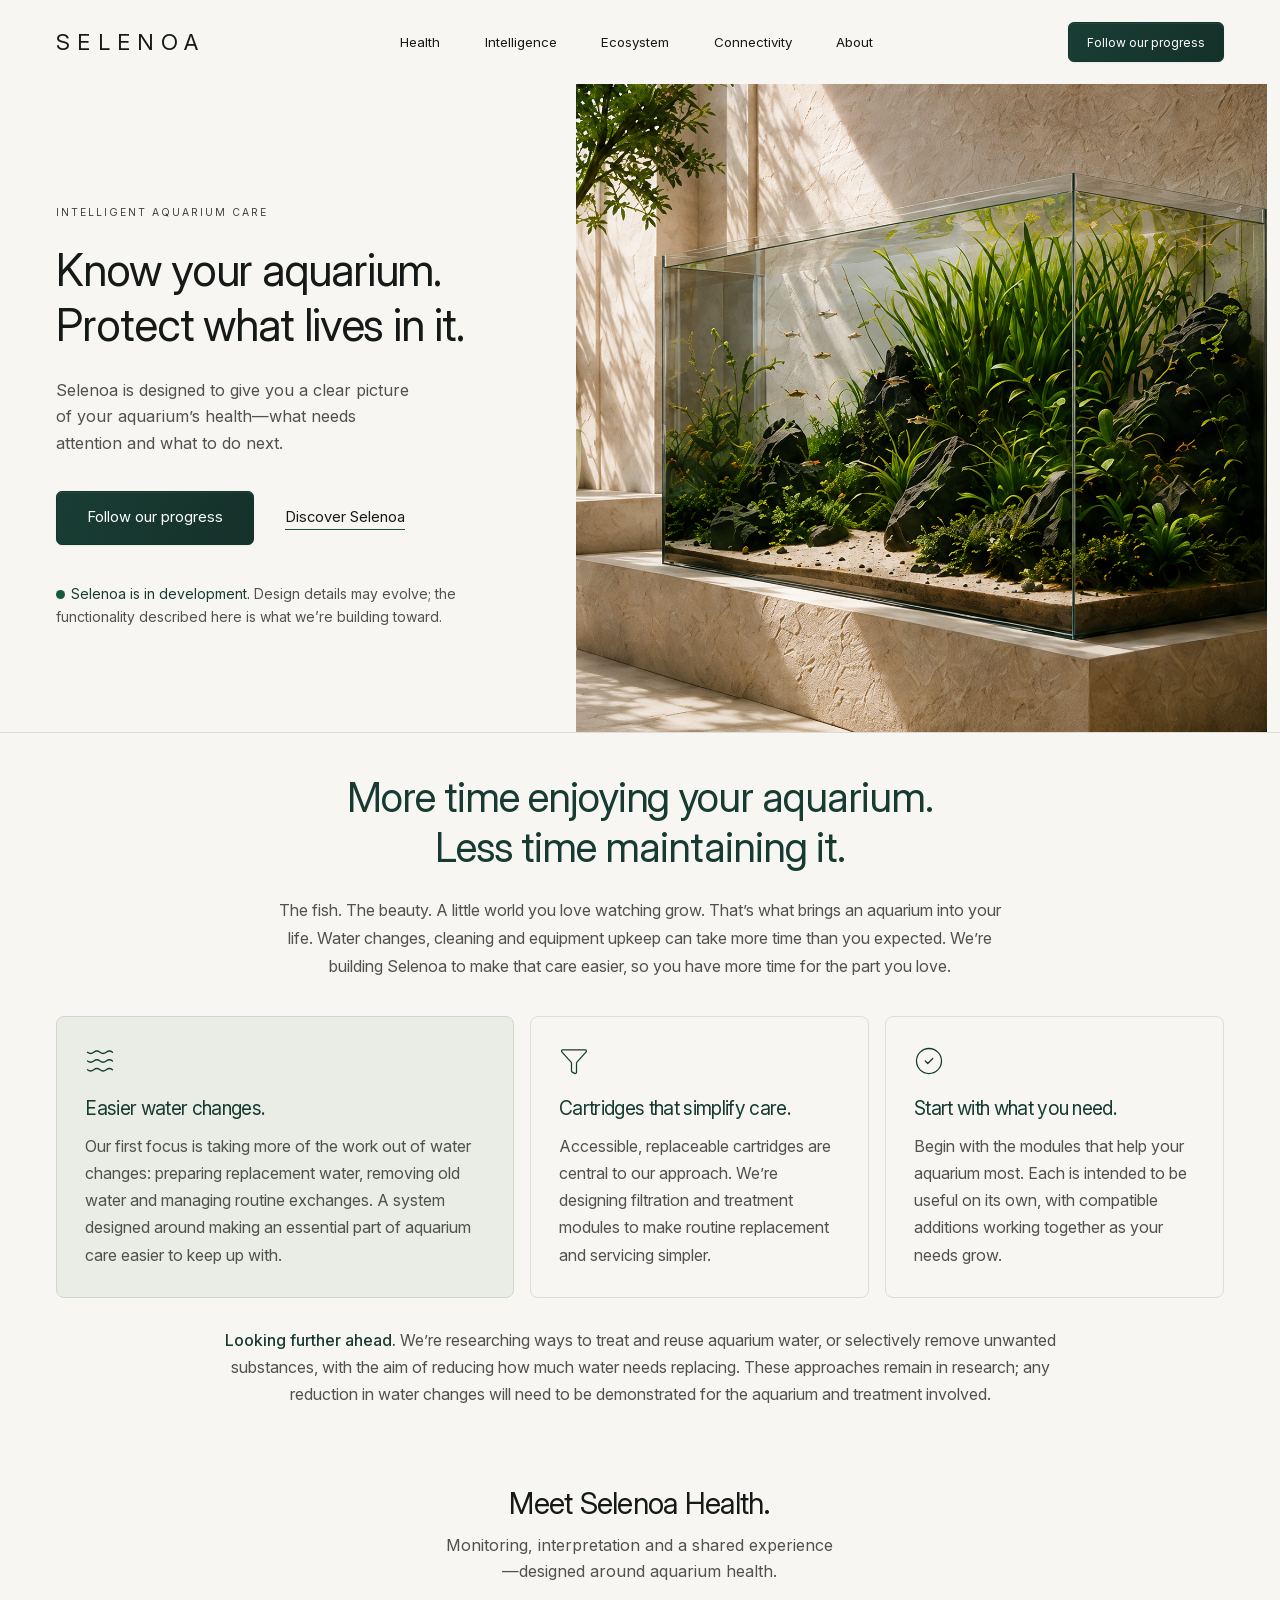
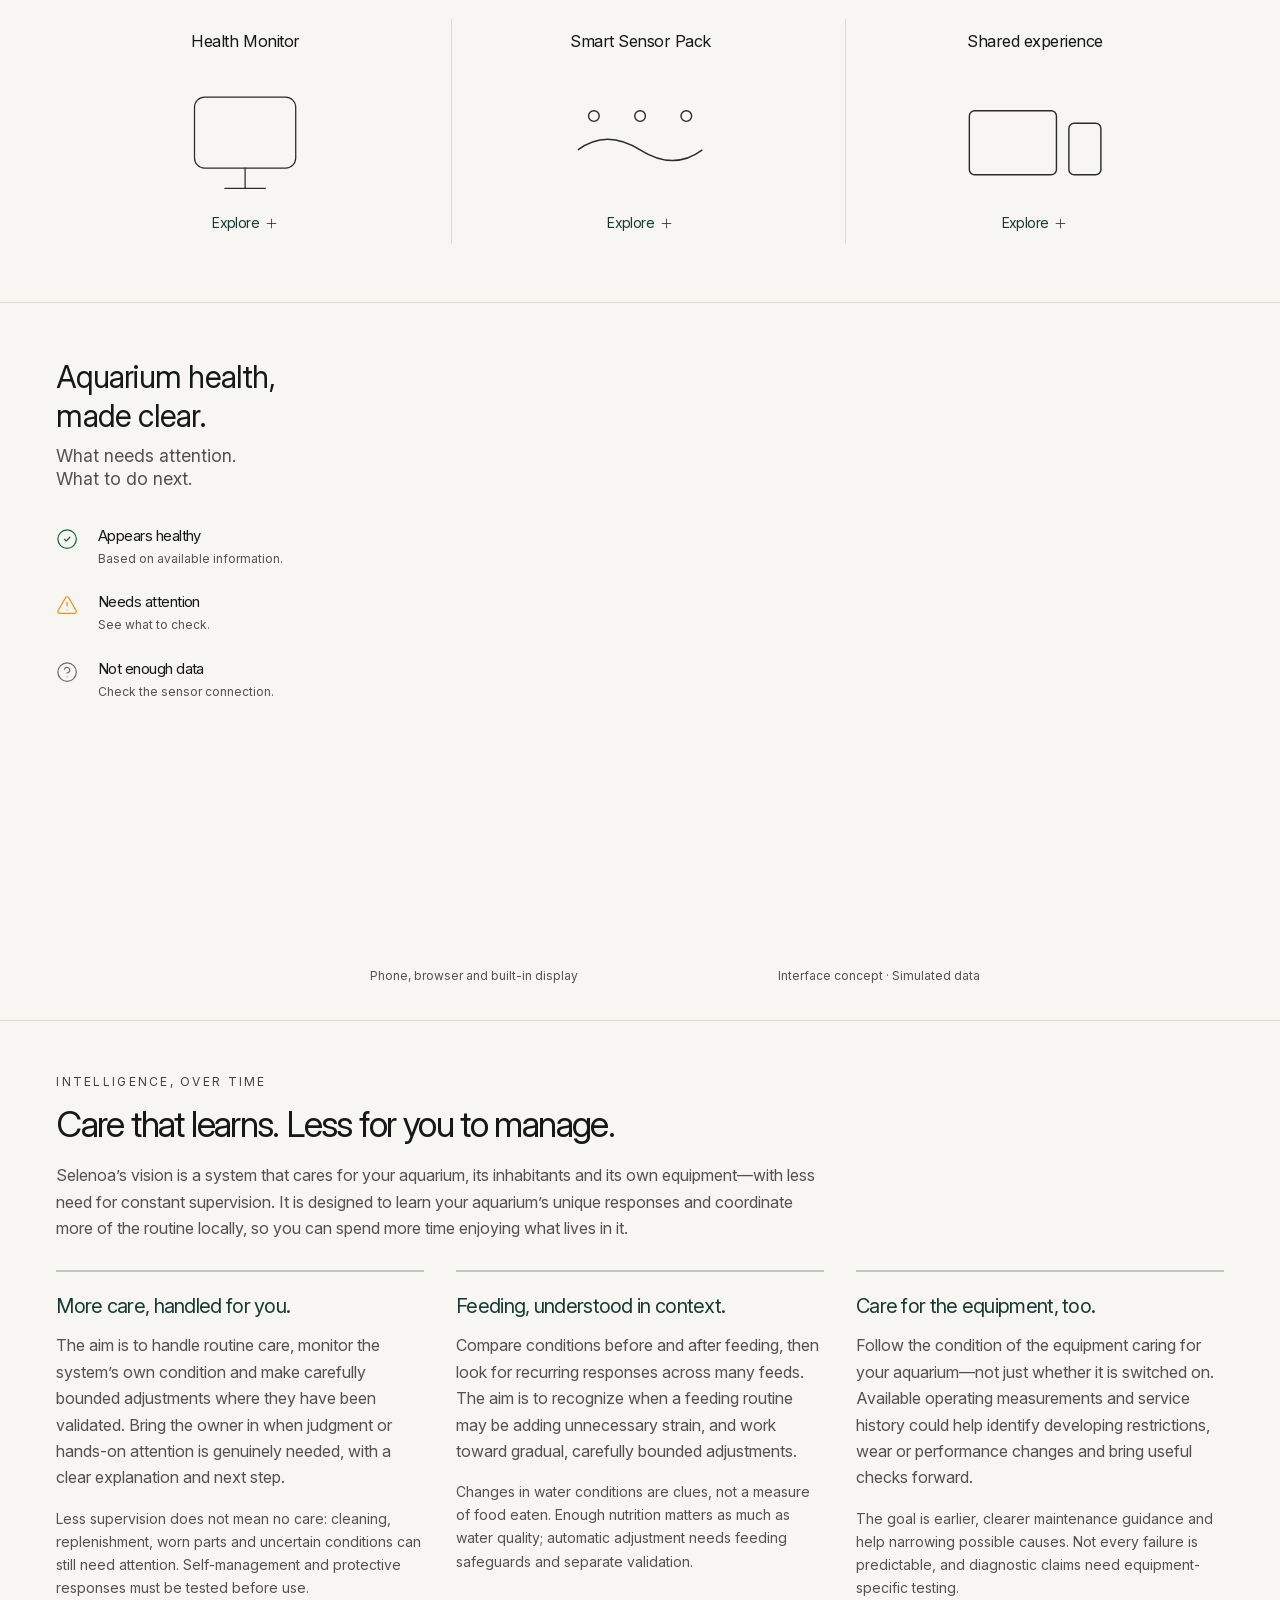
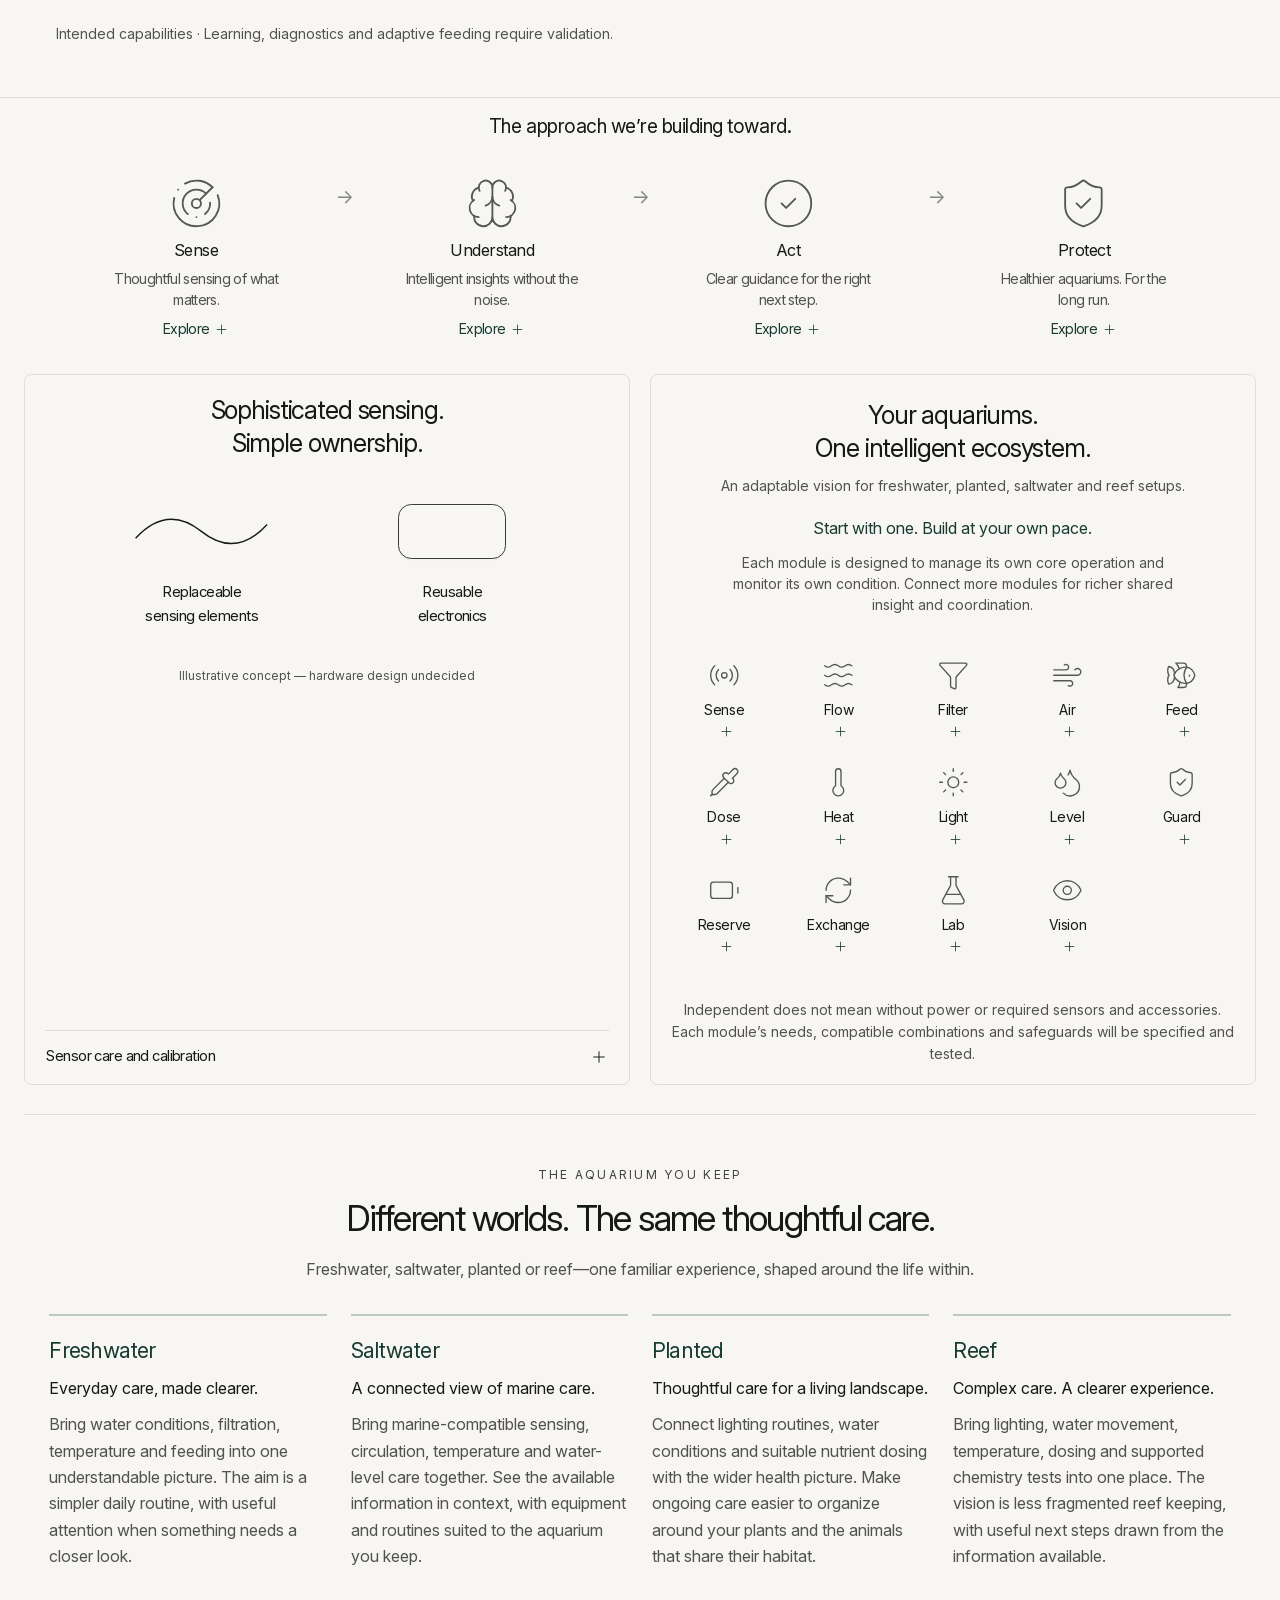
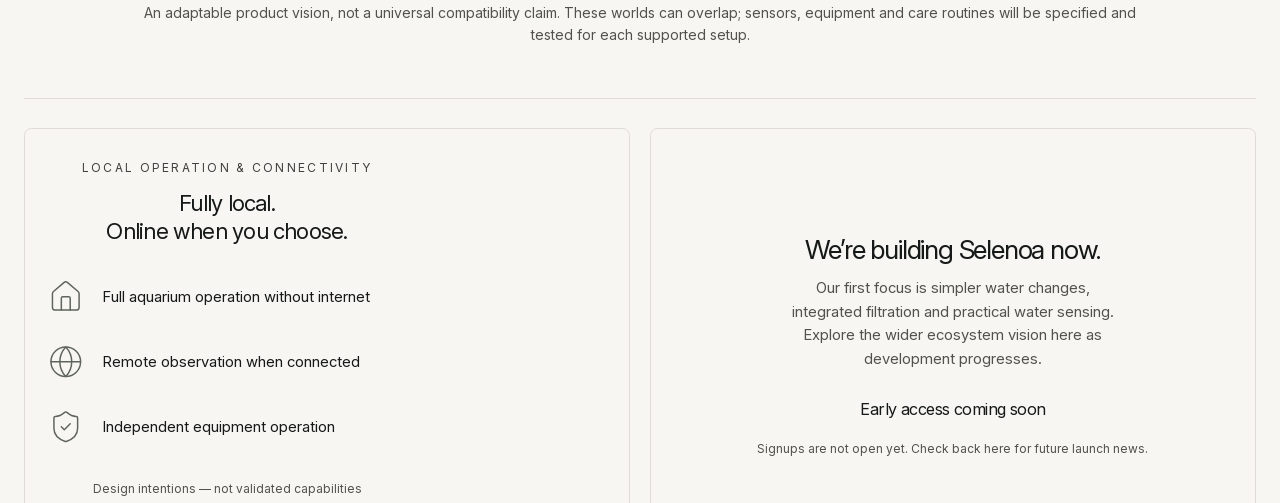
==== commit 881301db: "Publish website from 3c69ed92457b748f368c172e3ad8537d7ad5888e" ====
--- a/index.html
+++ b/index.html
@@ -1,2 +1,2 @@
-<!DOCTYPE html><html lang="en"><head><meta charSet="utf-8"/><meta name="viewport" content="width=device-width, initial-scale=1"/><link rel="stylesheet" href="/_next/static/css/index.rFQlD2zS.css" data-rsc-css-href="/_next/static/css/index.rFQlD2zS.css" data-precedence="vite-rsc/importer-resources"/><link rel="modulepreload" fetchPriority="low" href="/_next/static/chunks/index-D7q7HOjL.js"/><script src="/_next/static/chunks/rolldown-runtime-hePW80VL.js" type="module" async=""></script><script src="/_next/static/chunks/framework-DTZGTDtF.js" type="module" async=""></script><script src="/_next/static/chunks/vinext-C-ALVOM6.js" type="module" async=""></script><link rel="modulepreload" href="/_next/static/chunks/layout-segment-context-XiVUBiX8.js" crossorigin=""/><link rel="modulepreload" href="/_next/static/chunks/site-interactions-YIZ9DrgB.js" crossorigin=""/><link rel="modulepreload" href="/_next/static/chunks/Icon-jpk45vUa.js" crossorigin=""/><link rel="modulepreload" href="/_next/static/chunks/image-PBB7jj1Y.js" crossorigin=""/><title>Selenoa — Know your aquarium</title><meta name="description" content="Selenoa’s vision: intelligent care for freshwater, planted, saltwater and reef aquariums. A clear view of health, what needs attention and what to do next."/><meta name="robots" content="index, follow"/><link rel="icon" href="/favicon.svg"/><link rel="canonical" href="https://selenoa.com"/><script>Object.assign(((self[Symbol.for("vinext.navigationRuntime")]??={bootstrap:{routeManifest:null},functions:{}}).bootstrap.rsc??={rsc:[]}),{params:{},nav:{"pathname":"/","searchParams":[]},searchParamsFromBrowser:true})</script><link rel="modulepreload" href="/_next/static/chunks/index-D7q7HOjL.js" />
-</head><body><a class="skip-link" href="#main">Skip to content</a><header class="site-header"><a class="wordmark" href="#top" aria-label="Selenoa home">SELENOA</a><nav class="desktop-navigation" aria-label="Main navigation"><a href="#health">Health</a><a href="#intelligence">Intelligence</a><a href="#ecosystem">Ecosystem</a><a href="#technology">Connectivity</a><a href="#about">About</a></nav><a class="button header-cta" href="#early-access">Follow our progress</a><div class="mobile-navigation"><button type="button" tabindex="0" data-slot="sheet-trigger" aria-label="Open navigation" data-base-ui-click-trigger="" id="base-ui-_R_7u9i_" aria-haspopup="dialog" aria-expanded="false" class="group/button inline-flex shrink-0 items-center justify-center rounded-lg border border-transparent bg-clip-padding text-sm font-medium whitespace-nowrap transition-all outline-none select-none focus-visible:border-ring focus-visible:ring-3 focus-visible:ring-ring/50 active:not-aria-[haspopup]:translate-y-px disabled:pointer-events-none disabled:opacity-50 aria-invalid:border-destructive aria-invalid:ring-3 aria-invalid:ring-destructive/20 dark:aria-invalid:border-destructive/50 dark:aria-invalid:ring-destructive/40 [&amp;_svg]:pointer-events-none [&amp;_svg]:shrink-0 [&amp;_svg:not([class*=&#x27;size-&#x27;])]:size-4 hover:bg-muted hover:text-foreground aria-expanded:bg-muted aria-expanded:text-foreground dark:hover:bg-muted/50 h-8 gap-1.5 px-2.5 has-data-[icon=inline-end]:pr-2 has-data-[icon=inline-start]:pl-2 menu-button"><svg xmlns="http://www.w3.org/2000/svg" width="24" height="24" viewBox="0 0 24 24" fill="none" stroke="currentColor" stroke-width="2" stroke-linecap="round" stroke-linejoin="round" class="lucide lucide-menu" aria-hidden="true"><path d="M4 5h16"></path><path d="M4 12h16"></path><path d="M4 19h16"></path></svg></button></div></header><main id="main"><section id="top" class="hero"><div class="hero-copy"><p class="eyebrow">Intelligent aquarium care</p><h1><span>Know your aquarium.</span><span>Protect what <br class="mobile-break"/>lives in it.</span></h1><p class="hero-support">Selenoa is designed to give you a clear picture of your aquarium’s health—what needs attention and what to do next.</p><div class="hero-actions"><a class="button" href="#early-access">Follow our progress</a><a class="text-link" href="#health">Discover Selenoa</a></div><div class="hero-status" role="note"><p><span class="status-dot">Selenoa is in development.</span> <!-- -->Design details may evolve; the functionality described here is what we’re building toward.</p></div></div><div class="hero-image"><picture class=""><source media="(max-width: 760px)" srcSet="/high-resolution-v1/mobile-aquarium.png" width="1295" height="1215"/><img src="/high-resolution-v1/desktop-aquarium.png" alt="Sunlit planted freshwater aquarium on a pale stone plinth" width="1349" height="1166" loading="eager" fetchPriority="high" decoding="async" data-nimg="1"/></picture></div></section><section class="section health" id="health"><div class="section-heading"><p class="section-number" aria-hidden="true">02</p><p class="eyebrow">Meet Selenoa Health</p><h2>Meet Selenoa Health.</h2><p>Monitoring, interpretation and a shared experience—designed around aquarium health.</p></div><div data-orientation="vertical" data-slot="accordion" aria-label="Explore Selenoa Health" class="flex w-full flex-col detail-explorer health-grid"><div data-orientation="vertical" data-hidden="" data-index="-1" data-closed="" data-slot="accordion-item" class="not-last:border-b detail-item" style="--detail-row:0;--detail-narrow-row:0"><h3 data-orientation="vertical" data-hidden="" data-index="-1" data-closed="" class="flex"><button type="button" data-value="" data-orientation="vertical" data-hidden="" data-index="-1" tabindex="0" aria-disabled="false" aria-expanded="false" id="base-ui-_R_32diH2_" data-slot="accordion-trigger" class="focus-visible:ring-ring/50 focus-visible:border-ring focus-visible:after:border-ring **:data-[slot=accordion-trigger-icon]:text-muted-foreground rounded-lg py-2.5 text-left text-sm font-medium hover:underline focus-visible:ring-3 **:data-[slot=accordion-trigger-icon]:ml-auto **:data-[slot=accordion-trigger-icon]:size-4 group/accordion-trigger relative flex flex-1 items-start justify-between border border-transparent transition-all outline-none aria-disabled:pointer-events-none aria-disabled:opacity-50 detail-trigger"><span class="detail-symbol" aria-hidden="true"><svg xmlns="http://www.w3.org/2000/svg" width="64" height="64" viewBox="0 0 24 24" fill="none" stroke="currentColor" stroke-width="0.9" stroke-linecap="round" stroke-linejoin="round" class="lucide lucide-monitor" aria-hidden="true"><rect width="20" height="14" x="2" y="3" rx="2"></rect><line x1="8" x2="16" y1="21" y2="21"></line><line x1="12" x2="12" y1="17" y2="21"></line></svg></span><span class="detail-title">Health Monitor</span><span class="detail-affordance"><span>Explore</span><svg xmlns="http://www.w3.org/2000/svg" width="24" height="24" viewBox="0 0 24 24" fill="none" stroke="currentColor" stroke-width="2" stroke-linecap="round" stroke-linejoin="round" class="lucide lucide-plus disclosure-plus" aria-hidden="true"><path d="M5 12h14"></path><path d="M12 5v14"></path></svg></span><svg xmlns="http://www.w3.org/2000/svg" width="24" height="24" viewBox="0 0 24 24" fill="none" stroke="currentColor" stroke-width="2" stroke-linecap="round" stroke-linejoin="round" class="lucide lucide-chevron-down pointer-events-none shrink-0 group-aria-expanded/accordion-trigger:hidden" aria-hidden="true" data-slot="accordion-trigger-icon"><path d="m6 9 6 6 6-6"></path></svg><svg xmlns="http://www.w3.org/2000/svg" width="24" height="24" viewBox="0 0 24 24" fill="none" stroke="currentColor" stroke-width="2" stroke-linecap="round" stroke-linejoin="round" class="lucide lucide-chevron-up pointer-events-none hidden shrink-0 group-aria-expanded/accordion-trigger:inline" aria-hidden="true" data-slot="accordion-trigger-icon"><path d="m18 15-6-6-6 6"></path></svg></button></h3></div><div data-orientation="vertical" data-hidden="" data-index="-1" data-closed="" data-slot="accordion-item" class="not-last:border-b detail-item" style="--detail-row:0;--detail-narrow-row:0"><h3 data-orientation="vertical" data-hidden="" data-index="-1" data-closed="" class="flex"><button type="button" data-value="" data-orientation="vertical" data-hidden="" data-index="-1" tabindex="0" aria-disabled="false" aria-expanded="false" id="base-ui-_R_52diH2_" data-slot="accordion-trigger" class="focus-visible:ring-ring/50 focus-visible:border-ring focus-visible:after:border-ring **:data-[slot=accordion-trigger-icon]:text-muted-foreground rounded-lg py-2.5 text-left text-sm font-medium hover:underline focus-visible:ring-3 **:data-[slot=accordion-trigger-icon]:ml-auto **:data-[slot=accordion-trigger-icon]:size-4 group/accordion-trigger relative flex flex-1 items-start justify-between border border-transparent transition-all outline-none aria-disabled:pointer-events-none aria-disabled:opacity-50 detail-trigger"><span class="detail-symbol" aria-hidden="true"><svg width="64" height="64" viewBox="0 0 80 64" fill="none" stroke="currentColor" stroke-width="0.9" aria-hidden="true"><circle cx="14" cy="17" r="3"></circle><circle cx="40" cy="17" r="3"></circle><circle cx="66" cy="17" r="3"></circle><path d="M5 36 Q21 24 40 36 T75 36"></path><path class="sensor-second-wave" d="M5 48 Q21 36 40 48 T75 48"></path></svg></span><span class="detail-title">Smart Sensor Pack</span><span class="detail-affordance"><span>Explore</span><svg xmlns="http://www.w3.org/2000/svg" width="24" height="24" viewBox="0 0 24 24" fill="none" stroke="currentColor" stroke-width="2" stroke-linecap="round" stroke-linejoin="round" class="lucide lucide-plus disclosure-plus" aria-hidden="true"><path d="M5 12h14"></path><path d="M12 5v14"></path></svg></span><svg xmlns="http://www.w3.org/2000/svg" width="24" height="24" viewBox="0 0 24 24" fill="none" stroke="currentColor" stroke-width="2" stroke-linecap="round" stroke-linejoin="round" class="lucide lucide-chevron-down pointer-events-none shrink-0 group-aria-expanded/accordion-trigger:hidden" aria-hidden="true" data-slot="accordion-trigger-icon"><path d="m6 9 6 6 6-6"></path></svg><svg xmlns="http://www.w3.org/2000/svg" width="24" height="24" viewBox="0 0 24 24" fill="none" stroke="currentColor" stroke-width="2" stroke-linecap="round" stroke-linejoin="round" class="lucide lucide-chevron-up pointer-events-none hidden shrink-0 group-aria-expanded/accordion-trigger:inline" aria-hidden="true" data-slot="accordion-trigger-icon"><path d="m18 15-6-6-6 6"></path></svg></button></h3></div><div data-orientation="vertical" data-hidden="" data-index="-1" data-closed="" data-slot="accordion-item" class="not-last:border-b detail-item" style="--detail-row:0;--detail-narrow-row:0"><h3 data-orientation="vertical" data-hidden="" data-index="-1" data-closed="" class="flex"><button type="button" data-value="" data-orientation="vertical" data-hidden="" data-index="-1" tabindex="0" aria-disabled="false" aria-expanded="false" id="base-ui-_R_72diH2_" data-slot="accordion-trigger" class="focus-visible:ring-ring/50 focus-visible:border-ring focus-visible:after:border-ring **:data-[slot=accordion-trigger-icon]:text-muted-foreground rounded-lg py-2.5 text-left text-sm font-medium hover:underline focus-visible:ring-3 **:data-[slot=accordion-trigger-icon]:ml-auto **:data-[slot=accordion-trigger-icon]:size-4 group/accordion-trigger relative flex flex-1 items-start justify-between border border-transparent transition-all outline-none aria-disabled:pointer-events-none aria-disabled:opacity-50 detail-trigger"><span class="detail-symbol" aria-hidden="true"><svg width="64" height="64" viewBox="0 0 80 64" fill="none" stroke="currentColor" stroke-width="0.9" aria-hidden="true"><rect x="3" y="14" width="49" height="36" rx="3"></rect><rect x="59" y="21" width="18" height="29" rx="3"></rect></svg></span><span class="detail-title">Shared experience</span><span class="detail-affordance"><span>Explore</span><svg xmlns="http://www.w3.org/2000/svg" width="24" height="24" viewBox="0 0 24 24" fill="none" stroke="currentColor" stroke-width="2" stroke-linecap="round" stroke-linejoin="round" class="lucide lucide-plus disclosure-plus" aria-hidden="true"><path d="M5 12h14"></path><path d="M12 5v14"></path></svg></span><svg xmlns="http://www.w3.org/2000/svg" width="24" height="24" viewBox="0 0 24 24" fill="none" stroke="currentColor" stroke-width="2" stroke-linecap="round" stroke-linejoin="round" class="lucide lucide-chevron-down pointer-events-none shrink-0 group-aria-expanded/accordion-trigger:hidden" aria-hidden="true" data-slot="accordion-trigger-icon"><path d="m6 9 6 6 6-6"></path></svg><svg xmlns="http://www.w3.org/2000/svg" width="24" height="24" viewBox="0 0 24 24" fill="none" stroke="currentColor" stroke-width="2" stroke-linecap="round" stroke-linejoin="round" class="lucide lucide-chevron-up pointer-events-none hidden shrink-0 group-aria-expanded/accordion-trigger:inline" aria-hidden="true" data-slot="accordion-trigger-icon"><path d="m18 15-6-6-6 6"></path></svg></button></h3></div></div></section><section id="intelligence" class="section intelligence"><div class="intelligence-copy"><p class="section-number" aria-hidden="true">03</p><p class="eyebrow">Intelligence</p><h2>Aquarium health,<br/>made clear.</h2><p class="section-intro">What needs attention. What to do next.</p></div><div class="intelligence-states"><p class="states-caption">Separate illustrative states</p><ul class="health-states"><li><svg xmlns="http://www.w3.org/2000/svg" width="24" height="24" viewBox="0 0 24 24" fill="none" stroke="currentColor" stroke-width="2" stroke-linecap="round" stroke-linejoin="round" class="lucide lucide-circle-check" aria-hidden="true"><circle cx="12" cy="12" r="10"></circle><path d="m9 12 2 2 4-4"></path></svg><div><h3>Appears healthy</h3><p>Based on available information.</p></div><svg xmlns="http://www.w3.org/2000/svg" width="24" height="24" viewBox="0 0 24 24" fill="none" stroke="currentColor" stroke-width="2" stroke-linecap="round" stroke-linejoin="round" class="lucide lucide-chevron-right state-chevron" aria-hidden="true"><path d="m9 18 6-6-6-6"></path></svg></li><li><svg xmlns="http://www.w3.org/2000/svg" width="24" height="24" viewBox="0 0 24 24" fill="none" stroke="currentColor" stroke-width="2" stroke-linecap="round" stroke-linejoin="round" class="lucide lucide-triangle-alert" aria-hidden="true"><path d="m21.73 18-8-14a2 2 0 0 0-3.48 0l-8 14A2 2 0 0 0 4 21h16a2 2 0 0 0 1.73-3"></path><path d="M12 9v4"></path><path d="M12 17h.01"></path></svg><div><h3>Needs attention</h3><p>See what to check.</p></div><svg xmlns="http://www.w3.org/2000/svg" width="24" height="24" viewBox="0 0 24 24" fill="none" stroke="currentColor" stroke-width="2" stroke-linecap="round" stroke-linejoin="round" class="lucide lucide-chevron-right state-chevron" aria-hidden="true"><path d="m9 18 6-6-6-6"></path></svg></li><li><svg xmlns="http://www.w3.org/2000/svg" width="24" height="24" viewBox="0 0 24 24" fill="none" stroke="currentColor" stroke-width="2" stroke-linecap="round" stroke-linejoin="round" class="lucide lucide-circle-question-mark" aria-hidden="true"><circle cx="12" cy="12" r="10"></circle><path d="M9.09 9a3 3 0 0 1 5.83 1c0 2-3 3-3 3"></path><path d="M12 17h.01"></path></svg><div><h3>Not enough data</h3><p>Check the sensor connection.</p></div><svg xmlns="http://www.w3.org/2000/svg" width="24" height="24" viewBox="0 0 24 24" fill="none" stroke="currentColor" stroke-width="2" stroke-linecap="round" stroke-linejoin="round" class="lucide lucide-chevron-right state-chevron" aria-hidden="true"><path d="m9 18 6-6-6-6"></path></svg></li></ul><p class="sr-only">Concept examples, not demonstrated capabilities.</p></div><div class="interface-pair"><p class="simulation-caption">Interface concept · Simulated data</p><figure class="interface-figure compact"><figcaption class="sr-only">Interface concept · Simulated data</figcaption><picture class="reference-device-image"><source media="(max-width: 760px)" srcSet="/high-resolution-v1/mobile-phone.png" width="977" height="1610"/><img src="/high-resolution-v1/desktop-phone.png" alt="Phone interface illustration with simulated aquarium overview and example attention indicators; not a working customer app" width="840" height="1871" loading="lazy" fetchPriority="auto" decoding="async" data-nimg="1"/></picture><p class="caption">Phone / browser</p></figure><figure class="interface-figure landscape"><figcaption class="sr-only">Interface concept · Simulated data</figcaption><picture class="reference-device-image"><source media="(max-width: 760px)" srcSet="/high-resolution-v1/mobile-health-monitor.png" width="1233" height="1275"/><img src="/high-resolution-v1/desktop-browser.png" alt="Browser or built-in monitor interface illustration with simulated aquarium information; not live readings" width="1661" height="947" loading="lazy" fetchPriority="auto" decoding="async" data-nimg="1"/></picture><p class="caption">Browser / built-in display</p></figure><p class="shared-caption">Phone, browser and built-in display</p><p class="sr-only">Illustrative screens, not live aquarium data.</p></div></section><section id="adaptive-care" class="section adaptive-care" aria-labelledby="adaptive-care-title"><div class="adaptive-heading"><p class="eyebrow">Intelligence, over time</p><h2 id="adaptive-care-title">Care that learns. Less for you to manage.</h2><p>Selenoa’s vision is a system that cares for your aquarium, its inhabitants and its own equipment—with less need for constant supervision. It is designed to learn your aquarium’s unique responses and coordinate more of the routine locally, so you can spend more time enjoying what lives in it.</p></div><div class="adaptive-grid"><article><h3>More care, handled for you.</h3><p>The aim is to handle routine care, monitor the system’s own condition and make carefully bounded adjustments where they have been validated. Bring the owner in when judgment or hands-on attention is genuinely needed, with a clear explanation and next step.</p><p class="adaptive-note">Less supervision does not mean no care: cleaning, replenishment, worn parts and uncertain conditions can still need attention. Self-management and protective responses must be tested before use.</p></article><article><h3>Feeding, understood in context.</h3><p>Compare conditions before and after feeding, then look for recurring responses across many feeds. The aim is to recognize when a feeding routine may be adding unnecessary strain, and work toward gradual, carefully bounded adjustments.</p><p class="adaptive-note">Changes in water conditions are clues, not a measure of food eaten. Enough nutrition matters as much as water quality; automatic adjustment needs feeding safeguards and separate validation.</p></article><article><h3>Care for the equipment, too.</h3><p>Follow the condition of the equipment caring for your aquarium—not just whether it is switched on. Available operating measurements and service history could help identify developing restrictions, wear or performance changes and bring useful checks forward.</p><p class="adaptive-note">The goal is earlier, clearer maintenance guidance and help narrowing possible causes. Not every failure is predictable, and diagnostic claims need equipment-specific testing.</p></article></div><p class="adaptive-caption">Intended capabilities · Learning, diagnostics and adaptive feeding require validation.</p></section><section id="approach" class="section approach"><p class="section-number" aria-hidden="true">04</p><p class="eyebrow">Our philosophy</p><h2>The approach we’re building toward.</h2><div data-orientation="vertical" data-slot="accordion" aria-label="Explore our philosophy" class="flex w-full flex-col detail-explorer approach-grid"><div data-orientation="vertical" data-hidden="" data-index="-1" data-closed="" data-slot="accordion-item" class="not-last:border-b detail-item" style="--detail-row:0;--detail-narrow-row:0"><h3 data-orientation="vertical" data-hidden="" data-index="-1" data-closed="" class="flex"><button type="button" data-value="" data-orientation="vertical" data-hidden="" data-index="-1" tabindex="0" aria-disabled="false" aria-expanded="false" id="base-ui-_R_65diH2_" data-slot="accordion-trigger" class="focus-visible:ring-ring/50 focus-visible:border-ring focus-visible:after:border-ring **:data-[slot=accordion-trigger-icon]:text-muted-foreground rounded-lg py-2.5 text-left text-sm font-medium hover:underline focus-visible:ring-3 **:data-[slot=accordion-trigger-icon]:ml-auto **:data-[slot=accordion-trigger-icon]:size-4 group/accordion-trigger relative flex flex-1 items-start justify-between border border-transparent transition-all outline-none aria-disabled:pointer-events-none aria-disabled:opacity-50 detail-trigger"><span class="detail-symbol" aria-hidden="true"><svg xmlns="http://www.w3.org/2000/svg" width="33" height="33" viewBox="0 0 24 24" fill="none" stroke="currentColor" stroke-width="1" stroke-linecap="round" stroke-linejoin="round" class="lucide lucide-radar" aria-hidden="true"><path d="M19.07 4.93A10 10 0 0 0 6.99 3.34"></path><path d="M4 6h.01"></path><path d="M2.29 9.62A10 10 0 1 0 21.31 8.35"></path><path d="M16.24 7.76A6 6 0 1 0 8.23 16.67"></path><path d="M12 18h.01"></path><path d="M17.99 11.66A6 6 0 0 1 15.77 16.67"></path><circle cx="12" cy="12" r="2"></circle><path d="m13.41 10.59 5.66-5.66"></path></svg></span><span class="detail-title">Sense</span><span class="detail-summary"><span class="desktop-copy">Thoughtful sensing of what matters.</span><span class="mobile-copy">Quietly observe what matters.</span></span><span class="detail-affordance"><span>Explore</span><svg xmlns="http://www.w3.org/2000/svg" width="24" height="24" viewBox="0 0 24 24" fill="none" stroke="currentColor" stroke-width="2" stroke-linecap="round" stroke-linejoin="round" class="lucide lucide-plus disclosure-plus" aria-hidden="true"><path d="M5 12h14"></path><path d="M12 5v14"></path></svg></span><svg xmlns="http://www.w3.org/2000/svg" width="24" height="24" viewBox="0 0 24 24" fill="none" stroke="currentColor" stroke-width="2" stroke-linecap="round" stroke-linejoin="round" class="lucide lucide-chevron-down pointer-events-none shrink-0 group-aria-expanded/accordion-trigger:hidden" aria-hidden="true" data-slot="accordion-trigger-icon"><path d="m6 9 6 6 6-6"></path></svg><svg xmlns="http://www.w3.org/2000/svg" width="24" height="24" viewBox="0 0 24 24" fill="none" stroke="currentColor" stroke-width="2" stroke-linecap="round" stroke-linejoin="round" class="lucide lucide-chevron-up pointer-events-none hidden shrink-0 group-aria-expanded/accordion-trigger:inline" aria-hidden="true" data-slot="accordion-trigger-icon"><path d="m18 15-6-6-6 6"></path></svg></button></h3></div><div data-orientation="vertical" data-hidden="" data-index="-1" data-closed="" data-slot="accordion-item" class="not-last:border-b detail-item" style="--detail-row:0;--detail-narrow-row:0"><h3 data-orientation="vertical" data-hidden="" data-index="-1" data-closed="" class="flex"><button type="button" data-value="" data-orientation="vertical" data-hidden="" data-index="-1" tabindex="0" aria-disabled="false" aria-expanded="false" id="base-ui-_R_a5diH2_" data-slot="accordion-trigger" class="focus-visible:ring-ring/50 focus-visible:border-ring focus-visible:after:border-ring **:data-[slot=accordion-trigger-icon]:text-muted-foreground rounded-lg py-2.5 text-left text-sm font-medium hover:underline focus-visible:ring-3 **:data-[slot=accordion-trigger-icon]:ml-auto **:data-[slot=accordion-trigger-icon]:size-4 group/accordion-trigger relative flex flex-1 items-start justify-between border border-transparent transition-all outline-none aria-disabled:pointer-events-none aria-disabled:opacity-50 detail-trigger"><span class="detail-symbol" aria-hidden="true"><svg xmlns="http://www.w3.org/2000/svg" width="33" height="33" viewBox="0 0 24 24" fill="none" stroke="currentColor" stroke-width="1" stroke-linecap="round" stroke-linejoin="round" class="lucide lucide-brain" aria-hidden="true"><path d="M12 18V5"></path><path d="M15 13a4.17 4.17 0 0 1-3-4 4.17 4.17 0 0 1-3 4"></path><path d="M17.598 6.5A3 3 0 1 0 12 5a3 3 0 1 0-5.598 1.5"></path><path d="M17.997 5.125a4 4 0 0 1 2.526 5.77"></path><path d="M18 18a4 4 0 0 0 2-7.464"></path><path d="M19.967 17.483A4 4 0 1 1 12 18a4 4 0 1 1-7.967-.517"></path><path d="M6 18a4 4 0 0 1-2-7.464"></path><path d="M6.003 5.125a4 4 0 0 0-2.526 5.77"></path></svg></span><span class="detail-title">Understand</span><span class="detail-summary"><span class="desktop-copy">Intelligent insights without the noise.</span><span class="mobile-copy">Make sense of what it means.</span></span><span class="detail-affordance"><span>Explore</span><svg xmlns="http://www.w3.org/2000/svg" width="24" height="24" viewBox="0 0 24 24" fill="none" stroke="currentColor" stroke-width="2" stroke-linecap="round" stroke-linejoin="round" class="lucide lucide-plus disclosure-plus" aria-hidden="true"><path d="M5 12h14"></path><path d="M12 5v14"></path></svg></span><svg xmlns="http://www.w3.org/2000/svg" width="24" height="24" viewBox="0 0 24 24" fill="none" stroke="currentColor" stroke-width="2" stroke-linecap="round" stroke-linejoin="round" class="lucide lucide-chevron-down pointer-events-none shrink-0 group-aria-expanded/accordion-trigger:hidden" aria-hidden="true" data-slot="accordion-trigger-icon"><path d="m6 9 6 6 6-6"></path></svg><svg xmlns="http://www.w3.org/2000/svg" width="24" height="24" viewBox="0 0 24 24" fill="none" stroke="currentColor" stroke-width="2" stroke-linecap="round" stroke-linejoin="round" class="lucide lucide-chevron-up pointer-events-none hidden shrink-0 group-aria-expanded/accordion-trigger:inline" aria-hidden="true" data-slot="accordion-trigger-icon"><path d="m18 15-6-6-6 6"></path></svg></button></h3></div><div data-orientation="vertical" data-hidden="" data-index="-1" data-closed="" data-slot="accordion-item" class="not-last:border-b detail-item" style="--detail-row:0;--detail-narrow-row:0"><h3 data-orientation="vertical" data-hidden="" data-index="-1" data-closed="" class="flex"><button type="button" data-value="" data-orientation="vertical" data-hidden="" data-index="-1" tabindex="0" aria-disabled="false" aria-expanded="false" id="base-ui-_R_e5diH2_" data-slot="accordion-trigger" class="focus-visible:ring-ring/50 focus-visible:border-ring focus-visible:after:border-ring **:data-[slot=accordion-trigger-icon]:text-muted-foreground rounded-lg py-2.5 text-left text-sm font-medium hover:underline focus-visible:ring-3 **:data-[slot=accordion-trigger-icon]:ml-auto **:data-[slot=accordion-trigger-icon]:size-4 group/accordion-trigger relative flex flex-1 items-start justify-between border border-transparent transition-all outline-none aria-disabled:pointer-events-none aria-disabled:opacity-50 detail-trigger"><span class="detail-symbol" aria-hidden="true"><svg xmlns="http://www.w3.org/2000/svg" width="33" height="33" viewBox="0 0 24 24" fill="none" stroke="currentColor" stroke-width="1" stroke-linecap="round" stroke-linejoin="round" class="lucide lucide-circle-check" aria-hidden="true"><circle cx="12" cy="12" r="10"></circle><path d="m9 12 2 2 4-4"></path></svg></span><span class="detail-title">Act</span><span class="detail-summary"><span class="desktop-copy">Clear guidance for the right next step.</span><span class="mobile-copy">Guide the right next steps.</span></span><span class="detail-affordance"><span>Explore</span><svg xmlns="http://www.w3.org/2000/svg" width="24" height="24" viewBox="0 0 24 24" fill="none" stroke="currentColor" stroke-width="2" stroke-linecap="round" stroke-linejoin="round" class="lucide lucide-plus disclosure-plus" aria-hidden="true"><path d="M5 12h14"></path><path d="M12 5v14"></path></svg></span><svg xmlns="http://www.w3.org/2000/svg" width="24" height="24" viewBox="0 0 24 24" fill="none" stroke="currentColor" stroke-width="2" stroke-linecap="round" stroke-linejoin="round" class="lucide lucide-chevron-down pointer-events-none shrink-0 group-aria-expanded/accordion-trigger:hidden" aria-hidden="true" data-slot="accordion-trigger-icon"><path d="m6 9 6 6 6-6"></path></svg><svg xmlns="http://www.w3.org/2000/svg" width="24" height="24" viewBox="0 0 24 24" fill="none" stroke="currentColor" stroke-width="2" stroke-linecap="round" stroke-linejoin="round" class="lucide lucide-chevron-up pointer-events-none hidden shrink-0 group-aria-expanded/accordion-trigger:inline" aria-hidden="true" data-slot="accordion-trigger-icon"><path d="m18 15-6-6-6 6"></path></svg></button></h3></div><div data-orientation="vertical" data-hidden="" data-index="-1" data-closed="" data-slot="accordion-item" class="not-last:border-b detail-item" style="--detail-row:0;--detail-narrow-row:0"><h3 data-orientation="vertical" data-hidden="" data-index="-1" data-closed="" class="flex"><button type="button" data-value="" data-orientation="vertical" data-hidden="" data-index="-1" tabindex="0" aria-disabled="false" aria-expanded="false" id="base-ui-_R_i5diH2_" data-slot="accordion-trigger" class="focus-visible:ring-ring/50 focus-visible:border-ring focus-visible:after:border-ring **:data-[slot=accordion-trigger-icon]:text-muted-foreground rounded-lg py-2.5 text-left text-sm font-medium hover:underline focus-visible:ring-3 **:data-[slot=accordion-trigger-icon]:ml-auto **:data-[slot=accordion-trigger-icon]:size-4 group/accordion-trigger relative flex flex-1 items-start justify-between border border-transparent transition-all outline-none aria-disabled:pointer-events-none aria-disabled:opacity-50 detail-trigger"><span class="detail-symbol" aria-hidden="true"><svg xmlns="http://www.w3.org/2000/svg" width="33" height="33" viewBox="0 0 24 24" fill="none" stroke="currentColor" stroke-width="1" stroke-linecap="round" stroke-linejoin="round" class="lucide lucide-shield-check" aria-hidden="true"><path d="M20 13c0 5-3.5 7.5-7.66 8.95a1 1 0 0 1-.67-.01C7.5 20.5 4 18 4 13V6a1 1 0 0 1 1-1c2 0 4.5-1.2 6.24-2.72a1.17 1.17 0 0 1 1.52 0C14.51 3.81 17 5 19 5a1 1 0 0 1 1 1z"></path><path d="m9 12 2 2 4-4"></path></svg></span><span class="detail-title">Protect</span><span class="detail-summary"><span class="desktop-copy">Healthier aquariums. For the long run.</span><span class="mobile-copy">Support a thriving aquarium.</span></span><span class="detail-affordance"><span>Explore</span><svg xmlns="http://www.w3.org/2000/svg" width="24" height="24" viewBox="0 0 24 24" fill="none" stroke="currentColor" stroke-width="2" stroke-linecap="round" stroke-linejoin="round" class="lucide lucide-plus disclosure-plus" aria-hidden="true"><path d="M5 12h14"></path><path d="M12 5v14"></path></svg></span><svg xmlns="http://www.w3.org/2000/svg" width="24" height="24" viewBox="0 0 24 24" fill="none" stroke="currentColor" stroke-width="2" stroke-linecap="round" stroke-linejoin="round" class="lucide lucide-chevron-down pointer-events-none shrink-0 group-aria-expanded/accordion-trigger:hidden" aria-hidden="true" data-slot="accordion-trigger-icon"><path d="m6 9 6 6 6-6"></path></svg><svg xmlns="http://www.w3.org/2000/svg" width="24" height="24" viewBox="0 0 24 24" fill="none" stroke="currentColor" stroke-width="2" stroke-linecap="round" stroke-linejoin="round" class="lucide lucide-chevron-up pointer-events-none hidden shrink-0 group-aria-expanded/accordion-trigger:inline" aria-hidden="true" data-slot="accordion-trigger-icon"><path d="m18 15-6-6-6 6"></path></svg></button></h3></div></div></section><div class="section paired-sections"><section id="sensor-care" class="panel sensing"><p class="section-number" aria-hidden="true">05</p><p class="eyebrow">Sensor ownership</p><h2>Sophisticated sensing.<br/>Simple ownership.</h2><p class="panel-intro">Replaceable sensing elements.<br/>Reusable electronics.</p><div class="sensing-parts"><div><span class="sensing-shape replaceable" aria-hidden="true"></span><svg class="sensing-wave" viewBox="0 0 100 40" fill="none" stroke="currentColor" stroke-width="1" aria-hidden="true"><path d="M2 25 Q25 0 50 20 T98 15"></path></svg><h3>Replaceable<br/>sensing elements</h3></div><div><span class="sensing-shape reusable" aria-hidden="true"></span><h3>Reusable<br/>electronics</h3></div></div><p class="caption">Illustrative concept — hardware design undecided</p><div data-orientation="vertical" data-slot="accordion" class="flex w-full flex-col disclosure"><div data-orientation="vertical" data-hidden="" data-index="-1" data-closed="" data-slot="accordion-item" class="not-last:border-b"><h3 data-orientation="vertical" data-hidden="" data-index="-1" data-closed="" class="flex"><button type="button" data-value="" data-orientation="vertical" data-hidden="" data-index="-1" tabindex="0" aria-disabled="false" aria-expanded="false" id="base-ui-_R_smdiH2_" data-slot="accordion-trigger" class="focus-visible:ring-ring/50 focus-visible:border-ring focus-visible:after:border-ring **:data-[slot=accordion-trigger-icon]:text-muted-foreground rounded-lg py-2.5 text-left text-sm font-medium hover:underline focus-visible:ring-3 **:data-[slot=accordion-trigger-icon]:ml-auto **:data-[slot=accordion-trigger-icon]:size-4 group/accordion-trigger relative flex flex-1 items-start justify-between border border-transparent transition-all outline-none aria-disabled:pointer-events-none aria-disabled:opacity-50">Sensor care and calibration<svg xmlns="http://www.w3.org/2000/svg" width="24" height="24" viewBox="0 0 24 24" fill="none" stroke="currentColor" stroke-width="2" stroke-linecap="round" stroke-linejoin="round" class="lucide lucide-plus disclosure-plus" aria-hidden="true"><path d="M5 12h14"></path><path d="M12 5v14"></path></svg><svg xmlns="http://www.w3.org/2000/svg" width="24" height="24" viewBox="0 0 24 24" fill="none" stroke="currentColor" stroke-width="2" stroke-linecap="round" stroke-linejoin="round" class="lucide lucide-chevron-down pointer-events-none shrink-0 group-aria-expanded/accordion-trigger:hidden" aria-hidden="true" data-slot="accordion-trigger-icon"><path d="m6 9 6 6 6-6"></path></svg><svg xmlns="http://www.w3.org/2000/svg" width="24" height="24" viewBox="0 0 24 24" fill="none" stroke="currentColor" stroke-width="2" stroke-linecap="round" stroke-linejoin="round" class="lucide lucide-chevron-up pointer-events-none hidden shrink-0 group-aria-expanded/accordion-trigger:inline" aria-hidden="true" data-slot="accordion-trigger-icon"><path d="m18 15-6-6-6 6"></path></svg></button></h3></div></div></section><section id="ecosystem" class="panel ecosystem"><p class="section-number" aria-hidden="true">06</p><p class="eyebrow">Ecosystem</p><h2>Your aquariums.<br/>One intelligent ecosystem.</h2><p class="ecosystem-scope">An adaptable vision for freshwater, planted, saltwater and reef setups.</p><p class="ecosystem-modularity">Start with one. Build at your own pace.</p><p class="ecosystem-scope">Each module is designed to manage its own core operation and monitor its own condition. Connect more modules for richer shared insight and coordination.</p><div data-orientation="vertical" data-slot="accordion" aria-label="Explore ecosystem families" class="flex w-full flex-col detail-explorer ecosystem-grid"><div data-orientation="vertical" data-hidden="" data-index="-1" data-closed="" data-slot="accordion-item" class="not-last:border-b detail-item" style="--detail-row:0;--detail-narrow-row:0"><h3 data-orientation="vertical" data-hidden="" data-index="-1" data-closed="" class="flex"><button type="button" data-value="" data-orientation="vertical" data-hidden="" data-index="-1" tabindex="0" aria-disabled="false" aria-expanded="false" id="base-ui-_R_2t6diH2_" data-slot="accordion-trigger" class="focus-visible:ring-ring/50 focus-visible:border-ring focus-visible:after:border-ring **:data-[slot=accordion-trigger-icon]:text-muted-foreground rounded-lg py-2.5 text-left text-sm font-medium hover:underline focus-visible:ring-3 **:data-[slot=accordion-trigger-icon]:ml-auto **:data-[slot=accordion-trigger-icon]:size-4 group/accordion-trigger relative flex flex-1 items-start justify-between border border-transparent transition-all outline-none aria-disabled:pointer-events-none aria-disabled:opacity-50 detail-trigger"><span class="detail-symbol" aria-hidden="true"><svg xmlns="http://www.w3.org/2000/svg" width="27" height="27" viewBox="0 0 24 24" fill="none" stroke="currentColor" stroke-width="1.25" stroke-linecap="round" stroke-linejoin="round" class="lucide lucide-radio" aria-hidden="true"><path d="M16.247 7.761a6 6 0 0 1 0 8.478"></path><path d="M19.075 4.933a10 10 0 0 1 0 14.134"></path><path d="M4.925 19.067a10 10 0 0 1 0-14.134"></path><path d="M7.753 16.239a6 6 0 0 1 0-8.478"></path><circle cx="12" cy="12" r="2"></circle></svg></span><span class="detail-title">Sense</span><span class="detail-affordance"><span><span class="sr-only">Learn more</span></span><svg xmlns="http://www.w3.org/2000/svg" width="24" height="24" viewBox="0 0 24 24" fill="none" stroke="currentColor" stroke-width="2" stroke-linecap="round" stroke-linejoin="round" class="lucide lucide-plus disclosure-plus" aria-hidden="true"><path d="M5 12h14"></path><path d="M12 5v14"></path></svg></span><svg xmlns="http://www.w3.org/2000/svg" width="24" height="24" viewBox="0 0 24 24" fill="none" stroke="currentColor" stroke-width="2" stroke-linecap="round" stroke-linejoin="round" class="lucide lucide-chevron-down pointer-events-none shrink-0 group-aria-expanded/accordion-trigger:hidden" aria-hidden="true" data-slot="accordion-trigger-icon"><path d="m6 9 6 6 6-6"></path></svg><svg xmlns="http://www.w3.org/2000/svg" width="24" height="24" viewBox="0 0 24 24" fill="none" stroke="currentColor" stroke-width="2" stroke-linecap="round" stroke-linejoin="round" class="lucide lucide-chevron-up pointer-events-none hidden shrink-0 group-aria-expanded/accordion-trigger:inline" aria-hidden="true" data-slot="accordion-trigger-icon"><path d="m18 15-6-6-6 6"></path></svg></button></h3></div><div data-orientation="vertical" data-hidden="" data-index="-1" data-closed="" data-slot="accordion-item" class="not-last:border-b detail-item" style="--detail-row:0;--detail-narrow-row:0"><h3 data-orientation="vertical" data-hidden="" data-index="-1" data-closed="" class="flex"><button type="button" data-value="" data-orientation="vertical" data-hidden="" data-index="-1" tabindex="0" aria-disabled="false" aria-expanded="false" id="base-ui-_R_4t6diH2_" data-slot="accordion-trigger" class="focus-visible:ring-ring/50 focus-visible:border-ring focus-visible:after:border-ring **:data-[slot=accordion-trigger-icon]:text-muted-foreground rounded-lg py-2.5 text-left text-sm font-medium hover:underline focus-visible:ring-3 **:data-[slot=accordion-trigger-icon]:ml-auto **:data-[slot=accordion-trigger-icon]:size-4 group/accordion-trigger relative flex flex-1 items-start justify-between border border-transparent transition-all outline-none aria-disabled:pointer-events-none aria-disabled:opacity-50 detail-trigger"><span class="detail-symbol" aria-hidden="true"><svg xmlns="http://www.w3.org/2000/svg" width="27" height="27" viewBox="0 0 24 24" fill="none" stroke="currentColor" stroke-width="1.25" stroke-linecap="round" stroke-linejoin="round" class="lucide lucide-waves-horizontal" aria-hidden="true"><path d="M2 12q2.5 2 5 0t5 0 5 0 5 0"></path><path d="M2 19q2.5 2 5 0t5 0 5 0 5 0"></path><path d="M2 5q2.5 2 5 0t5 0 5 0 5 0"></path></svg></span><span class="detail-title">Flow</span><span class="detail-affordance"><span><span class="sr-only">Learn more</span></span><svg xmlns="http://www.w3.org/2000/svg" width="24" height="24" viewBox="0 0 24 24" fill="none" stroke="currentColor" stroke-width="2" stroke-linecap="round" stroke-linejoin="round" class="lucide lucide-plus disclosure-plus" aria-hidden="true"><path d="M5 12h14"></path><path d="M12 5v14"></path></svg></span><svg xmlns="http://www.w3.org/2000/svg" width="24" height="24" viewBox="0 0 24 24" fill="none" stroke="currentColor" stroke-width="2" stroke-linecap="round" stroke-linejoin="round" class="lucide lucide-chevron-down pointer-events-none shrink-0 group-aria-expanded/accordion-trigger:hidden" aria-hidden="true" data-slot="accordion-trigger-icon"><path d="m6 9 6 6 6-6"></path></svg><svg xmlns="http://www.w3.org/2000/svg" width="24" height="24" viewBox="0 0 24 24" fill="none" stroke="currentColor" stroke-width="2" stroke-linecap="round" stroke-linejoin="round" class="lucide lucide-chevron-up pointer-events-none hidden shrink-0 group-aria-expanded/accordion-trigger:inline" aria-hidden="true" data-slot="accordion-trigger-icon"><path d="m18 15-6-6-6 6"></path></svg></button></h3></div><div data-orientation="vertical" data-hidden="" data-index="-1" data-closed="" data-slot="accordion-item" class="not-last:border-b detail-item" style="--detail-row:0;--detail-narrow-row:0"><h3 data-orientation="vertical" data-hidden="" data-index="-1" data-closed="" class="flex"><button type="button" data-value="" data-orientation="vertical" data-hidden="" data-index="-1" tabindex="0" aria-disabled="false" aria-expanded="false" id="base-ui-_R_6t6diH2_" data-slot="accordion-trigger" class="focus-visible:ring-ring/50 focus-visible:border-ring focus-visible:after:border-ring **:data-[slot=accordion-trigger-icon]:text-muted-foreground rounded-lg py-2.5 text-left text-sm font-medium hover:underline focus-visible:ring-3 **:data-[slot=accordion-trigger-icon]:ml-auto **:data-[slot=accordion-trigger-icon]:size-4 group/accordion-trigger relative flex flex-1 items-start justify-between border border-transparent transition-all outline-none aria-disabled:pointer-events-none aria-disabled:opacity-50 detail-trigger"><span class="detail-symbol" aria-hidden="true"><svg xmlns="http://www.w3.org/2000/svg" width="27" height="27" viewBox="0 0 24 24" fill="none" stroke="currentColor" stroke-width="1.25" stroke-linecap="round" stroke-linejoin="round" class="lucide lucide-funnel" aria-hidden="true"><path d="M10 20a1 1 0 0 0 .553.895l2 1A1 1 0 0 0 14 21v-7a2 2 0 0 1 .517-1.341L21.74 4.67A1 1 0 0 0 21 3H3a1 1 0 0 0-.742 1.67l7.225 7.989A2 2 0 0 1 10 14z"></path></svg></span><span class="detail-title">Filter</span><span class="detail-affordance"><span><span class="sr-only">Learn more</span></span><svg xmlns="http://www.w3.org/2000/svg" width="24" height="24" viewBox="0 0 24 24" fill="none" stroke="currentColor" stroke-width="2" stroke-linecap="round" stroke-linejoin="round" class="lucide lucide-plus disclosure-plus" aria-hidden="true"><path d="M5 12h14"></path><path d="M12 5v14"></path></svg></span><svg xmlns="http://www.w3.org/2000/svg" width="24" height="24" viewBox="0 0 24 24" fill="none" stroke="currentColor" stroke-width="2" stroke-linecap="round" stroke-linejoin="round" class="lucide lucide-chevron-down pointer-events-none shrink-0 group-aria-expanded/accordion-trigger:hidden" aria-hidden="true" data-slot="accordion-trigger-icon"><path d="m6 9 6 6 6-6"></path></svg><svg xmlns="http://www.w3.org/2000/svg" width="24" height="24" viewBox="0 0 24 24" fill="none" stroke="currentColor" stroke-width="2" stroke-linecap="round" stroke-linejoin="round" class="lucide lucide-chevron-up pointer-events-none hidden shrink-0 group-aria-expanded/accordion-trigger:inline" aria-hidden="true" data-slot="accordion-trigger-icon"><path d="m18 15-6-6-6 6"></path></svg></button></h3></div><div data-orientation="vertical" data-hidden="" data-index="-1" data-closed="" data-slot="accordion-item" class="not-last:border-b detail-item" style="--detail-row:0;--detail-narrow-row:0"><h3 data-orientation="vertical" data-hidden="" data-index="-1" data-closed="" class="flex"><button type="button" data-value="" data-orientation="vertical" data-hidden="" data-index="-1" tabindex="0" aria-disabled="false" aria-expanded="false" id="base-ui-_R_8t6diH2_" data-slot="accordion-trigger" class="focus-visible:ring-ring/50 focus-visible:border-ring focus-visible:after:border-ring **:data-[slot=accordion-trigger-icon]:text-muted-foreground rounded-lg py-2.5 text-left text-sm font-medium hover:underline focus-visible:ring-3 **:data-[slot=accordion-trigger-icon]:ml-auto **:data-[slot=accordion-trigger-icon]:size-4 group/accordion-trigger relative flex flex-1 items-start justify-between border border-transparent transition-all outline-none aria-disabled:pointer-events-none aria-disabled:opacity-50 detail-trigger"><span class="detail-symbol" aria-hidden="true"><svg xmlns="http://www.w3.org/2000/svg" width="27" height="27" viewBox="0 0 24 24" fill="none" stroke="currentColor" stroke-width="1.25" stroke-linecap="round" stroke-linejoin="round" class="lucide lucide-wind" aria-hidden="true"><path d="M12.8 19.6A2 2 0 1 0 14 16H2"></path><path d="M17.5 8a2.5 2.5 0 1 1 2 4H2"></path><path d="M9.8 4.4A2 2 0 1 1 11 8H2"></path></svg></span><span class="detail-title">Air</span><span class="detail-affordance"><span><span class="sr-only">Learn more</span></span><svg xmlns="http://www.w3.org/2000/svg" width="24" height="24" viewBox="0 0 24 24" fill="none" stroke="currentColor" stroke-width="2" stroke-linecap="round" stroke-linejoin="round" class="lucide lucide-plus disclosure-plus" aria-hidden="true"><path d="M5 12h14"></path><path d="M12 5v14"></path></svg></span><svg xmlns="http://www.w3.org/2000/svg" width="24" height="24" viewBox="0 0 24 24" fill="none" stroke="currentColor" stroke-width="2" stroke-linecap="round" stroke-linejoin="round" class="lucide lucide-chevron-down pointer-events-none shrink-0 group-aria-expanded/accordion-trigger:hidden" aria-hidden="true" data-slot="accordion-trigger-icon"><path d="m6 9 6 6 6-6"></path></svg><svg xmlns="http://www.w3.org/2000/svg" width="24" height="24" viewBox="0 0 24 24" fill="none" stroke="currentColor" stroke-width="2" stroke-linecap="round" stroke-linejoin="round" class="lucide lucide-chevron-up pointer-events-none hidden shrink-0 group-aria-expanded/accordion-trigger:inline" aria-hidden="true" data-slot="accordion-trigger-icon"><path d="m18 15-6-6-6 6"></path></svg></button></h3></div><div data-orientation="vertical" data-hidden="" data-index="-1" data-closed="" data-slot="accordion-item" class="not-last:border-b detail-item" style="--detail-row:0;--detail-narrow-row:1"><h3 data-orientation="vertical" data-hidden="" data-index="-1" data-closed="" class="flex"><button type="button" data-value="" data-orientation="vertical" data-hidden="" data-index="-1" tabindex="0" aria-disabled="false" aria-expanded="false" id="base-ui-_R_at6diH2_" data-slot="accordion-trigger" class="focus-visible:ring-ring/50 focus-visible:border-ring focus-visible:after:border-ring **:data-[slot=accordion-trigger-icon]:text-muted-foreground rounded-lg py-2.5 text-left text-sm font-medium hover:underline focus-visible:ring-3 **:data-[slot=accordion-trigger-icon]:ml-auto **:data-[slot=accordion-trigger-icon]:size-4 group/accordion-trigger relative flex flex-1 items-start justify-between border border-transparent transition-all outline-none aria-disabled:pointer-events-none aria-disabled:opacity-50 detail-trigger"><span class="detail-symbol" aria-hidden="true"><svg xmlns="http://www.w3.org/2000/svg" width="27" height="27" viewBox="0 0 24 24" fill="none" stroke="currentColor" stroke-width="1.25" stroke-linecap="round" stroke-linejoin="round" class="lucide lucide-fish" aria-hidden="true"><path d="M6.5 12c.94-3.46 4.94-6 8.5-6 3.56 0 6.06 2.54 7 6-.94 3.47-3.44 6-7 6s-7.56-2.53-8.5-6Z"></path><path d="M18 12v.5"></path><path d="M16 17.93a9.77 9.77 0 0 1 0-11.86"></path><path d="M7 10.67C7 8 5.58 5.97 2.73 5.5c-1 1.5-1 5 .23 6.5-1.24 1.5-1.24 5-.23 6.5C5.58 18.03 7 16 7 13.33"></path><path d="M10.46 7.26C10.2 5.88 9.17 4.24 8 3h5.8a2 2 0 0 1 1.98 1.67l.23 1.4"></path><path d="m16.01 17.93-.23 1.4A2 2 0 0 1 13.8 21H9.5a5.96 5.96 0 0 0 1.49-3.98"></path></svg></span><span class="detail-title">Feed</span><span class="detail-affordance"><span><span class="sr-only">Learn more</span></span><svg xmlns="http://www.w3.org/2000/svg" width="24" height="24" viewBox="0 0 24 24" fill="none" stroke="currentColor" stroke-width="2" stroke-linecap="round" stroke-linejoin="round" class="lucide lucide-plus disclosure-plus" aria-hidden="true"><path d="M5 12h14"></path><path d="M12 5v14"></path></svg></span><svg xmlns="http://www.w3.org/2000/svg" width="24" height="24" viewBox="0 0 24 24" fill="none" stroke="currentColor" stroke-width="2" stroke-linecap="round" stroke-linejoin="round" class="lucide lucide-chevron-down pointer-events-none shrink-0 group-aria-expanded/accordion-trigger:hidden" aria-hidden="true" data-slot="accordion-trigger-icon"><path d="m6 9 6 6 6-6"></path></svg><svg xmlns="http://www.w3.org/2000/svg" width="24" height="24" viewBox="0 0 24 24" fill="none" stroke="currentColor" stroke-width="2" stroke-linecap="round" stroke-linejoin="round" class="lucide lucide-chevron-up pointer-events-none hidden shrink-0 group-aria-expanded/accordion-trigger:inline" aria-hidden="true" data-slot="accordion-trigger-icon"><path d="m18 15-6-6-6 6"></path></svg></button></h3></div><div data-orientation="vertical" data-hidden="" data-index="-1" data-closed="" data-slot="accordion-item" class="not-last:border-b detail-item" style="--detail-row:1;--detail-narrow-row:1"><h3 data-orientation="vertical" data-hidden="" data-index="-1" data-closed="" class="flex"><button type="button" data-value="" data-orientation="vertical" data-hidden="" data-index="-1" tabindex="0" aria-disabled="false" aria-expanded="false" id="base-ui-_R_ct6diH2_" data-slot="accordion-trigger" class="focus-visible:ring-ring/50 focus-visible:border-ring focus-visible:after:border-ring **:data-[slot=accordion-trigger-icon]:text-muted-foreground rounded-lg py-2.5 text-left text-sm font-medium hover:underline focus-visible:ring-3 **:data-[slot=accordion-trigger-icon]:ml-auto **:data-[slot=accordion-trigger-icon]:size-4 group/accordion-trigger relative flex flex-1 items-start justify-between border border-transparent transition-all outline-none aria-disabled:pointer-events-none aria-disabled:opacity-50 detail-trigger"><span class="detail-symbol" aria-hidden="true"><svg xmlns="http://www.w3.org/2000/svg" width="27" height="27" viewBox="0 0 24 24" fill="none" stroke="currentColor" stroke-width="1.25" stroke-linecap="round" stroke-linejoin="round" class="lucide lucide-pipette" aria-hidden="true"><path d="m12 9-8.414 8.414A2 2 0 0 0 3 18.828v1.344a2 2 0 0 1-.586 1.414A2 2 0 0 1 3.828 21h1.344a2 2 0 0 0 1.414-.586L15 12"></path><path d="m18 9 .4.4a1 1 0 1 1-3 3l-3.8-3.8a1 1 0 1 1 3-3l.4.4 3.4-3.4a1 1 0 1 1 3 3z"></path><path d="m2 22 .414-.414"></path></svg></span><span class="detail-title">Dose</span><span class="detail-affordance"><span><span class="sr-only">Learn more</span></span><svg xmlns="http://www.w3.org/2000/svg" width="24" height="24" viewBox="0 0 24 24" fill="none" stroke="currentColor" stroke-width="2" stroke-linecap="round" stroke-linejoin="round" class="lucide lucide-plus disclosure-plus" aria-hidden="true"><path d="M5 12h14"></path><path d="M12 5v14"></path></svg></span><svg xmlns="http://www.w3.org/2000/svg" width="24" height="24" viewBox="0 0 24 24" fill="none" stroke="currentColor" stroke-width="2" stroke-linecap="round" stroke-linejoin="round" class="lucide lucide-chevron-down pointer-events-none shrink-0 group-aria-expanded/accordion-trigger:hidden" aria-hidden="true" data-slot="accordion-trigger-icon"><path d="m6 9 6 6 6-6"></path></svg><svg xmlns="http://www.w3.org/2000/svg" width="24" height="24" viewBox="0 0 24 24" fill="none" stroke="currentColor" stroke-width="2" stroke-linecap="round" stroke-linejoin="round" class="lucide lucide-chevron-up pointer-events-none hidden shrink-0 group-aria-expanded/accordion-trigger:inline" aria-hidden="true" data-slot="accordion-trigger-icon"><path d="m18 15-6-6-6 6"></path></svg></button></h3></div><div data-orientation="vertical" data-hidden="" data-index="-1" data-closed="" data-slot="accordion-item" class="not-last:border-b detail-item" style="--detail-row:1;--detail-narrow-row:1"><h3 data-orientation="vertical" data-hidden="" data-index="-1" data-closed="" class="flex"><button type="button" data-value="" data-orientation="vertical" data-hidden="" data-index="-1" tabindex="0" aria-disabled="false" aria-expanded="false" id="base-ui-_R_et6diH2_" data-slot="accordion-trigger" class="focus-visible:ring-ring/50 focus-visible:border-ring focus-visible:after:border-ring **:data-[slot=accordion-trigger-icon]:text-muted-foreground rounded-lg py-2.5 text-left text-sm font-medium hover:underline focus-visible:ring-3 **:data-[slot=accordion-trigger-icon]:ml-auto **:data-[slot=accordion-trigger-icon]:size-4 group/accordion-trigger relative flex flex-1 items-start justify-between border border-transparent transition-all outline-none aria-disabled:pointer-events-none aria-disabled:opacity-50 detail-trigger"><span class="detail-symbol" aria-hidden="true"><svg xmlns="http://www.w3.org/2000/svg" width="27" height="27" viewBox="0 0 24 24" fill="none" stroke="currentColor" stroke-width="1.25" stroke-linecap="round" stroke-linejoin="round" class="lucide lucide-thermometer" aria-hidden="true"><path d="M14 4v10.54a4 4 0 1 1-4 0V4a2 2 0 0 1 4 0Z"></path></svg></span><span class="detail-title">Heat</span><span class="detail-affordance"><span><span class="sr-only">Learn more</span></span><svg xmlns="http://www.w3.org/2000/svg" width="24" height="24" viewBox="0 0 24 24" fill="none" stroke="currentColor" stroke-width="2" stroke-linecap="round" stroke-linejoin="round" class="lucide lucide-plus disclosure-plus" aria-hidden="true"><path d="M5 12h14"></path><path d="M12 5v14"></path></svg></span><svg xmlns="http://www.w3.org/2000/svg" width="24" height="24" viewBox="0 0 24 24" fill="none" stroke="currentColor" stroke-width="2" stroke-linecap="round" stroke-linejoin="round" class="lucide lucide-chevron-down pointer-events-none shrink-0 group-aria-expanded/accordion-trigger:hidden" aria-hidden="true" data-slot="accordion-trigger-icon"><path d="m6 9 6 6 6-6"></path></svg><svg xmlns="http://www.w3.org/2000/svg" width="24" height="24" viewBox="0 0 24 24" fill="none" stroke="currentColor" stroke-width="2" stroke-linecap="round" stroke-linejoin="round" class="lucide lucide-chevron-up pointer-events-none hidden shrink-0 group-aria-expanded/accordion-trigger:inline" aria-hidden="true" data-slot="accordion-trigger-icon"><path d="m18 15-6-6-6 6"></path></svg></button></h3></div><div data-orientation="vertical" data-hidden="" data-index="-1" data-closed="" data-slot="accordion-item" class="not-last:border-b detail-item" style="--detail-row:1;--detail-narrow-row:1"><h3 data-orientation="vertical" data-hidden="" data-index="-1" data-closed="" class="flex"><button type="button" data-value="" data-orientation="vertical" data-hidden="" data-index="-1" tabindex="0" aria-disabled="false" aria-expanded="false" id="base-ui-_R_gt6diH2_" data-slot="accordion-trigger" class="focus-visible:ring-ring/50 focus-visible:border-ring focus-visible:after:border-ring **:data-[slot=accordion-trigger-icon]:text-muted-foreground rounded-lg py-2.5 text-left text-sm font-medium hover:underline focus-visible:ring-3 **:data-[slot=accordion-trigger-icon]:ml-auto **:data-[slot=accordion-trigger-icon]:size-4 group/accordion-trigger relative flex flex-1 items-start justify-between border border-transparent transition-all outline-none aria-disabled:pointer-events-none aria-disabled:opacity-50 detail-trigger"><span class="detail-symbol" aria-hidden="true"><svg xmlns="http://www.w3.org/2000/svg" width="27" height="27" viewBox="0 0 24 24" fill="none" stroke="currentColor" stroke-width="1.25" stroke-linecap="round" stroke-linejoin="round" class="lucide lucide-sun" aria-hidden="true"><circle cx="12" cy="12" r="4"></circle><path d="M12 2v2"></path><path d="M12 20v2"></path><path d="m4.93 4.93 1.41 1.41"></path><path d="m17.66 17.66 1.41 1.41"></path><path d="M2 12h2"></path><path d="M20 12h2"></path><path d="m6.34 17.66-1.41 1.41"></path><path d="m19.07 4.93-1.41 1.41"></path></svg></span><span class="detail-title">Light</span><span class="detail-affordance"><span><span class="sr-only">Learn more</span></span><svg xmlns="http://www.w3.org/2000/svg" width="24" height="24" viewBox="0 0 24 24" fill="none" stroke="currentColor" stroke-width="2" stroke-linecap="round" stroke-linejoin="round" class="lucide lucide-plus disclosure-plus" aria-hidden="true"><path d="M5 12h14"></path><path d="M12 5v14"></path></svg></span><svg xmlns="http://www.w3.org/2000/svg" width="24" height="24" viewBox="0 0 24 24" fill="none" stroke="currentColor" stroke-width="2" stroke-linecap="round" stroke-linejoin="round" class="lucide lucide-chevron-down pointer-events-none shrink-0 group-aria-expanded/accordion-trigger:hidden" aria-hidden="true" data-slot="accordion-trigger-icon"><path d="m6 9 6 6 6-6"></path></svg><svg xmlns="http://www.w3.org/2000/svg" width="24" height="24" viewBox="0 0 24 24" fill="none" stroke="currentColor" stroke-width="2" stroke-linecap="round" stroke-linejoin="round" class="lucide lucide-chevron-up pointer-events-none hidden shrink-0 group-aria-expanded/accordion-trigger:inline" aria-hidden="true" data-slot="accordion-trigger-icon"><path d="m18 15-6-6-6 6"></path></svg></button></h3></div><div data-orientation="vertical" data-hidden="" data-index="-1" data-closed="" data-slot="accordion-item" class="not-last:border-b detail-item" style="--detail-row:1;--detail-narrow-row:2"><h3 data-orientation="vertical" data-hidden="" data-index="-1" data-closed="" class="flex"><button type="button" data-value="" data-orientation="vertical" data-hidden="" data-index="-1" tabindex="0" aria-disabled="false" aria-expanded="false" id="base-ui-_R_it6diH2_" data-slot="accordion-trigger" class="focus-visible:ring-ring/50 focus-visible:border-ring focus-visible:after:border-ring **:data-[slot=accordion-trigger-icon]:text-muted-foreground rounded-lg py-2.5 text-left text-sm font-medium hover:underline focus-visible:ring-3 **:data-[slot=accordion-trigger-icon]:ml-auto **:data-[slot=accordion-trigger-icon]:size-4 group/accordion-trigger relative flex flex-1 items-start justify-between border border-transparent transition-all outline-none aria-disabled:pointer-events-none aria-disabled:opacity-50 detail-trigger"><span class="detail-symbol" aria-hidden="true"><svg xmlns="http://www.w3.org/2000/svg" width="27" height="27" viewBox="0 0 24 24" fill="none" stroke="currentColor" stroke-width="1.25" stroke-linecap="round" stroke-linejoin="round" class="lucide lucide-droplets" aria-hidden="true"><path d="M7 16.3c2.2 0 4-1.83 4-4.05 0-1.16-.57-2.26-1.71-3.19S7.29 6.75 7 5.3c-.29 1.45-1.14 2.84-2.29 3.76S3 11.1 3 12.25c0 2.22 1.8 4.05 4 4.05z"></path><path d="M12.56 6.6A10.97 10.97 0 0 0 14 3.02c.5 2.5 2 4.9 4 6.5s3 3.5 3 5.5a6.98 6.98 0 0 1-11.91 4.97"></path></svg></span><span class="detail-title">Level</span><span class="detail-affordance"><span><span class="sr-only">Learn more</span></span><svg xmlns="http://www.w3.org/2000/svg" width="24" height="24" viewBox="0 0 24 24" fill="none" stroke="currentColor" stroke-width="2" stroke-linecap="round" stroke-linejoin="round" class="lucide lucide-plus disclosure-plus" aria-hidden="true"><path d="M5 12h14"></path><path d="M12 5v14"></path></svg></span><svg xmlns="http://www.w3.org/2000/svg" width="24" height="24" viewBox="0 0 24 24" fill="none" stroke="currentColor" stroke-width="2" stroke-linecap="round" stroke-linejoin="round" class="lucide lucide-chevron-down pointer-events-none shrink-0 group-aria-expanded/accordion-trigger:hidden" aria-hidden="true" data-slot="accordion-trigger-icon"><path d="m6 9 6 6 6-6"></path></svg><svg xmlns="http://www.w3.org/2000/svg" width="24" height="24" viewBox="0 0 24 24" fill="none" stroke="currentColor" stroke-width="2" stroke-linecap="round" stroke-linejoin="round" class="lucide lucide-chevron-up pointer-events-none hidden shrink-0 group-aria-expanded/accordion-trigger:inline" aria-hidden="true" data-slot="accordion-trigger-icon"><path d="m18 15-6-6-6 6"></path></svg></button></h3></div><div data-orientation="vertical" data-hidden="" data-index="-1" data-closed="" data-slot="accordion-item" class="not-last:border-b detail-item" style="--detail-row:1;--detail-narrow-row:2"><h3 data-orientation="vertical" data-hidden="" data-index="-1" data-closed="" class="flex"><button type="button" data-value="" data-orientation="vertical" data-hidden="" data-index="-1" tabindex="0" aria-disabled="false" aria-expanded="false" id="base-ui-_R_kt6diH2_" data-slot="accordion-trigger" class="focus-visible:ring-ring/50 focus-visible:border-ring focus-visible:after:border-ring **:data-[slot=accordion-trigger-icon]:text-muted-foreground rounded-lg py-2.5 text-left text-sm font-medium hover:underline focus-visible:ring-3 **:data-[slot=accordion-trigger-icon]:ml-auto **:data-[slot=accordion-trigger-icon]:size-4 group/accordion-trigger relative flex flex-1 items-start justify-between border border-transparent transition-all outline-none aria-disabled:pointer-events-none aria-disabled:opacity-50 detail-trigger"><span class="detail-symbol" aria-hidden="true"><svg xmlns="http://www.w3.org/2000/svg" width="27" height="27" viewBox="0 0 24 24" fill="none" stroke="currentColor" stroke-width="1.25" stroke-linecap="round" stroke-linejoin="round" class="lucide lucide-shield-check" aria-hidden="true"><path d="M20 13c0 5-3.5 7.5-7.66 8.95a1 1 0 0 1-.67-.01C7.5 20.5 4 18 4 13V6a1 1 0 0 1 1-1c2 0 4.5-1.2 6.24-2.72a1.17 1.17 0 0 1 1.52 0C14.51 3.81 17 5 19 5a1 1 0 0 1 1 1z"></path><path d="m9 12 2 2 4-4"></path></svg></span><span class="detail-title">Guard</span><span class="detail-affordance"><span><span class="sr-only">Learn more</span></span><svg xmlns="http://www.w3.org/2000/svg" width="24" height="24" viewBox="0 0 24 24" fill="none" stroke="currentColor" stroke-width="2" stroke-linecap="round" stroke-linejoin="round" class="lucide lucide-plus disclosure-plus" aria-hidden="true"><path d="M5 12h14"></path><path d="M12 5v14"></path></svg></span><svg xmlns="http://www.w3.org/2000/svg" width="24" height="24" viewBox="0 0 24 24" fill="none" stroke="currentColor" stroke-width="2" stroke-linecap="round" stroke-linejoin="round" class="lucide lucide-chevron-down pointer-events-none shrink-0 group-aria-expanded/accordion-trigger:hidden" aria-hidden="true" data-slot="accordion-trigger-icon"><path d="m6 9 6 6 6-6"></path></svg><svg xmlns="http://www.w3.org/2000/svg" width="24" height="24" viewBox="0 0 24 24" fill="none" stroke="currentColor" stroke-width="2" stroke-linecap="round" stroke-linejoin="round" class="lucide lucide-chevron-up pointer-events-none hidden shrink-0 group-aria-expanded/accordion-trigger:inline" aria-hidden="true" data-slot="accordion-trigger-icon"><path d="m18 15-6-6-6 6"></path></svg></button></h3></div><div data-orientation="vertical" data-hidden="" data-index="-1" data-closed="" data-slot="accordion-item" class="not-last:border-b detail-item" style="--detail-row:2;--detail-narrow-row:2"><h3 data-orientation="vertical" data-hidden="" data-index="-1" data-closed="" class="flex"><button type="button" data-value="" data-orientation="vertical" data-hidden="" data-index="-1" tabindex="0" aria-disabled="false" aria-expanded="false" id="base-ui-_R_mt6diH2_" data-slot="accordion-trigger" class="focus-visible:ring-ring/50 focus-visible:border-ring focus-visible:after:border-ring **:data-[slot=accordion-trigger-icon]:text-muted-foreground rounded-lg py-2.5 text-left text-sm font-medium hover:underline focus-visible:ring-3 **:data-[slot=accordion-trigger-icon]:ml-auto **:data-[slot=accordion-trigger-icon]:size-4 group/accordion-trigger relative flex flex-1 items-start justify-between border border-transparent transition-all outline-none aria-disabled:pointer-events-none aria-disabled:opacity-50 detail-trigger"><span class="detail-symbol" aria-hidden="true"><svg xmlns="http://www.w3.org/2000/svg" width="27" height="27" viewBox="0 0 24 24" fill="none" stroke="currentColor" stroke-width="1.25" stroke-linecap="round" stroke-linejoin="round" class="lucide lucide-battery" aria-hidden="true"><path d="M 22 14 L 22 10"></path><rect x="2" y="6" width="16" height="12" rx="2"></rect></svg></span><span class="detail-title">Reserve</span><span class="detail-affordance"><span><span class="sr-only">Learn more</span></span><svg xmlns="http://www.w3.org/2000/svg" width="24" height="24" viewBox="0 0 24 24" fill="none" stroke="currentColor" stroke-width="2" stroke-linecap="round" stroke-linejoin="round" class="lucide lucide-plus disclosure-plus" aria-hidden="true"><path d="M5 12h14"></path><path d="M12 5v14"></path></svg></span><svg xmlns="http://www.w3.org/2000/svg" width="24" height="24" viewBox="0 0 24 24" fill="none" stroke="currentColor" stroke-width="2" stroke-linecap="round" stroke-linejoin="round" class="lucide lucide-chevron-down pointer-events-none shrink-0 group-aria-expanded/accordion-trigger:hidden" aria-hidden="true" data-slot="accordion-trigger-icon"><path d="m6 9 6 6 6-6"></path></svg><svg xmlns="http://www.w3.org/2000/svg" width="24" height="24" viewBox="0 0 24 24" fill="none" stroke="currentColor" stroke-width="2" stroke-linecap="round" stroke-linejoin="round" class="lucide lucide-chevron-up pointer-events-none hidden shrink-0 group-aria-expanded/accordion-trigger:inline" aria-hidden="true" data-slot="accordion-trigger-icon"><path d="m18 15-6-6-6 6"></path></svg></button></h3></div><div data-orientation="vertical" data-hidden="" data-index="-1" data-closed="" data-slot="accordion-item" class="not-last:border-b detail-item" style="--detail-row:2;--detail-narrow-row:2"><h3 data-orientation="vertical" data-hidden="" data-index="-1" data-closed="" class="flex"><button type="button" data-value="" data-orientation="vertical" data-hidden="" data-index="-1" tabindex="0" aria-disabled="false" aria-expanded="false" id="base-ui-_R_ot6diH2_" data-slot="accordion-trigger" class="focus-visible:ring-ring/50 focus-visible:border-ring focus-visible:after:border-ring **:data-[slot=accordion-trigger-icon]:text-muted-foreground rounded-lg py-2.5 text-left text-sm font-medium hover:underline focus-visible:ring-3 **:data-[slot=accordion-trigger-icon]:ml-auto **:data-[slot=accordion-trigger-icon]:size-4 group/accordion-trigger relative flex flex-1 items-start justify-between border border-transparent transition-all outline-none aria-disabled:pointer-events-none aria-disabled:opacity-50 detail-trigger"><span class="detail-symbol" aria-hidden="true"><svg xmlns="http://www.w3.org/2000/svg" width="27" height="27" viewBox="0 0 24 24" fill="none" stroke="currentColor" stroke-width="1.25" stroke-linecap="round" stroke-linejoin="round" class="lucide lucide-refresh-cw" aria-hidden="true"><path d="M3 12a9 9 0 0 1 9-9 9.75 9.75 0 0 1 6.74 2.74L21 8"></path><path d="M21 3v5h-5"></path><path d="M21 12a9 9 0 0 1-9 9 9.75 9.75 0 0 1-6.74-2.74L3 16"></path><path d="M8 16H3v5"></path></svg></span><span class="detail-title">Exchange</span><span class="detail-affordance"><span><span class="sr-only">Learn more</span></span><svg xmlns="http://www.w3.org/2000/svg" width="24" height="24" viewBox="0 0 24 24" fill="none" stroke="currentColor" stroke-width="2" stroke-linecap="round" stroke-linejoin="round" class="lucide lucide-plus disclosure-plus" aria-hidden="true"><path d="M5 12h14"></path><path d="M12 5v14"></path></svg></span><svg xmlns="http://www.w3.org/2000/svg" width="24" height="24" viewBox="0 0 24 24" fill="none" stroke="currentColor" stroke-width="2" stroke-linecap="round" stroke-linejoin="round" class="lucide lucide-chevron-down pointer-events-none shrink-0 group-aria-expanded/accordion-trigger:hidden" aria-hidden="true" data-slot="accordion-trigger-icon"><path d="m6 9 6 6 6-6"></path></svg><svg xmlns="http://www.w3.org/2000/svg" width="24" height="24" viewBox="0 0 24 24" fill="none" stroke="currentColor" stroke-width="2" stroke-linecap="round" stroke-linejoin="round" class="lucide lucide-chevron-up pointer-events-none hidden shrink-0 group-aria-expanded/accordion-trigger:inline" aria-hidden="true" data-slot="accordion-trigger-icon"><path d="m18 15-6-6-6 6"></path></svg></button></h3></div><div data-orientation="vertical" data-hidden="" data-index="-1" data-closed="" data-slot="accordion-item" class="not-last:border-b detail-item" style="--detail-row:2;--detail-narrow-row:3"><h3 data-orientation="vertical" data-hidden="" data-index="-1" data-closed="" class="flex"><button type="button" data-value="" data-orientation="vertical" data-hidden="" data-index="-1" tabindex="0" aria-disabled="false" aria-expanded="false" id="base-ui-_R_qt6diH2_" data-slot="accordion-trigger" class="focus-visible:ring-ring/50 focus-visible:border-ring focus-visible:after:border-ring **:data-[slot=accordion-trigger-icon]:text-muted-foreground rounded-lg py-2.5 text-left text-sm font-medium hover:underline focus-visible:ring-3 **:data-[slot=accordion-trigger-icon]:ml-auto **:data-[slot=accordion-trigger-icon]:size-4 group/accordion-trigger relative flex flex-1 items-start justify-between border border-transparent transition-all outline-none aria-disabled:pointer-events-none aria-disabled:opacity-50 detail-trigger"><span class="detail-symbol" aria-hidden="true"><svg xmlns="http://www.w3.org/2000/svg" width="27" height="27" viewBox="0 0 24 24" fill="none" stroke="currentColor" stroke-width="1.25" stroke-linecap="round" stroke-linejoin="round" class="lucide lucide-flask-conical" aria-hidden="true"><path d="M14 2v6a2 2 0 0 0 .245.96l5.51 10.08A2 2 0 0 1 18 22H6a2 2 0 0 1-1.755-2.96l5.51-10.08A2 2 0 0 0 10 8V2"></path><path d="M6.453 15h11.094"></path><path d="M8.5 2h7"></path></svg></span><span class="detail-title">Lab</span><span class="detail-affordance"><span><span class="sr-only">Learn more</span></span><svg xmlns="http://www.w3.org/2000/svg" width="24" height="24" viewBox="0 0 24 24" fill="none" stroke="currentColor" stroke-width="2" stroke-linecap="round" stroke-linejoin="round" class="lucide lucide-plus disclosure-plus" aria-hidden="true"><path d="M5 12h14"></path><path d="M12 5v14"></path></svg></span><svg xmlns="http://www.w3.org/2000/svg" width="24" height="24" viewBox="0 0 24 24" fill="none" stroke="currentColor" stroke-width="2" stroke-linecap="round" stroke-linejoin="round" class="lucide lucide-chevron-down pointer-events-none shrink-0 group-aria-expanded/accordion-trigger:hidden" aria-hidden="true" data-slot="accordion-trigger-icon"><path d="m6 9 6 6 6-6"></path></svg><svg xmlns="http://www.w3.org/2000/svg" width="24" height="24" viewBox="0 0 24 24" fill="none" stroke="currentColor" stroke-width="2" stroke-linecap="round" stroke-linejoin="round" class="lucide lucide-chevron-up pointer-events-none hidden shrink-0 group-aria-expanded/accordion-trigger:inline" aria-hidden="true" data-slot="accordion-trigger-icon"><path d="m18 15-6-6-6 6"></path></svg></button></h3></div><div data-orientation="vertical" data-hidden="" data-index="-1" data-closed="" data-slot="accordion-item" class="not-last:border-b detail-item" style="--detail-row:2;--detail-narrow-row:3"><h3 data-orientation="vertical" data-hidden="" data-index="-1" data-closed="" class="flex"><button type="button" data-value="" data-orientation="vertical" data-hidden="" data-index="-1" tabindex="0" aria-disabled="false" aria-expanded="false" id="base-ui-_R_st6diH2_" data-slot="accordion-trigger" class="focus-visible:ring-ring/50 focus-visible:border-ring focus-visible:after:border-ring **:data-[slot=accordion-trigger-icon]:text-muted-foreground rounded-lg py-2.5 text-left text-sm font-medium hover:underline focus-visible:ring-3 **:data-[slot=accordion-trigger-icon]:ml-auto **:data-[slot=accordion-trigger-icon]:size-4 group/accordion-trigger relative flex flex-1 items-start justify-between border border-transparent transition-all outline-none aria-disabled:pointer-events-none aria-disabled:opacity-50 detail-trigger"><span class="detail-symbol" aria-hidden="true"><svg xmlns="http://www.w3.org/2000/svg" width="27" height="27" viewBox="0 0 24 24" fill="none" stroke="currentColor" stroke-width="1.25" stroke-linecap="round" stroke-linejoin="round" class="lucide lucide-eye" aria-hidden="true"><path d="M2.062 12.348a1 1 0 0 1 0-.696 10.75 10.75 0 0 1 19.876 0 1 1 0 0 1 0 .696 10.75 10.75 0 0 1-19.876 0"></path><circle cx="12" cy="12" r="3"></circle></svg></span><span class="detail-title">Vision</span><span class="detail-affordance"><span><span class="sr-only">Learn more</span></span><svg xmlns="http://www.w3.org/2000/svg" width="24" height="24" viewBox="0 0 24 24" fill="none" stroke="currentColor" stroke-width="2" stroke-linecap="round" stroke-linejoin="round" class="lucide lucide-plus disclosure-plus" aria-hidden="true"><path d="M5 12h14"></path><path d="M12 5v14"></path></svg></span><svg xmlns="http://www.w3.org/2000/svg" width="24" height="24" viewBox="0 0 24 24" fill="none" stroke="currentColor" stroke-width="2" stroke-linecap="round" stroke-linejoin="round" class="lucide lucide-chevron-down pointer-events-none shrink-0 group-aria-expanded/accordion-trigger:hidden" aria-hidden="true" data-slot="accordion-trigger-icon"><path d="m6 9 6 6 6-6"></path></svg><svg xmlns="http://www.w3.org/2000/svg" width="24" height="24" viewBox="0 0 24 24" fill="none" stroke="currentColor" stroke-width="2" stroke-linecap="round" stroke-linejoin="round" class="lucide lucide-chevron-up pointer-events-none hidden shrink-0 group-aria-expanded/accordion-trigger:inline" aria-hidden="true" data-slot="accordion-trigger-icon"><path d="m18 15-6-6-6 6"></path></svg></button></h3></div></div><p class="ecosystem-module-note">Independent does not mean without power or required sensors and accessories. Each module’s needs, compatible combinations and safeguards will be specified and tested.</p></section><section id="aquatic-worlds" class="aquatic-worlds" aria-labelledby="aquatic-worlds-title"><div class="aquatic-heading"><p class="section-number" aria-hidden="true">07</p><p class="eyebrow">The aquarium you keep</p><h2 id="aquatic-worlds-title">Different worlds. The same thoughtful care.</h2><p>Freshwater, saltwater, planted or reef—one familiar experience, shaped around the life within.</p></div><div class="aquatic-worlds-grid"><article aria-labelledby="world-freshwater"><h3 id="world-freshwater">Freshwater</h3><p class="world-focus">Everyday care, made clearer.</p><p>Bring water conditions, filtration, temperature and feeding into one understandable picture. The aim is a simpler daily routine, with useful attention when something needs a closer look.</p></article><article aria-labelledby="world-saltwater"><h3 id="world-saltwater">Saltwater</h3><p class="world-focus">A connected view of marine care.</p><p>Bring marine-compatible sensing, circulation, temperature and water-level care together. See the available information in context, with equipment and routines suited to the aquarium you keep.</p></article><article aria-labelledby="world-planted"><h3 id="world-planted">Planted</h3><p class="world-focus">Thoughtful care for a living landscape.</p><p>Connect lighting routines, water conditions and suitable nutrient dosing with the wider health picture. Make ongoing care easier to organize around your plants and the animals that share their habitat.</p></article><article aria-labelledby="world-reef"><h3 id="world-reef">Reef</h3><p class="world-focus">Complex care. A clearer experience.</p><p>Bring lighting, water movement, temperature, dosing and supported chemistry tests into one place. The vision is less fragmented reef keeping, with useful next steps drawn from the information available.</p></article></div><p class="aquatic-worlds-note">An adaptable product vision, not a universal compatibility claim. These worlds can overlap; sensors, equipment and care routines will be specified and tested for each supported setup.</p></section><section id="technology" class="panel technology"><div class="technology-top"><div><p class="section-number" aria-hidden="true">08</p><p class="eyebrow">Local operation &amp; connectivity</p><h2>Fully local.<br/>Online when you choose.</h2><ul class="connectivity-list"><li><svg xmlns="http://www.w3.org/2000/svg" width="23" height="23" viewBox="0 0 24 24" fill="none" stroke="currentColor" stroke-width="1.25" stroke-linecap="round" stroke-linejoin="round" class="lucide lucide-house" aria-hidden="true"><path d="M15 21v-8a1 1 0 0 0-1-1h-4a1 1 0 0 0-1 1v8"></path><path d="M3 10a2 2 0 0 1 .709-1.528l7-6a2 2 0 0 1 2.582 0l7 6A2 2 0 0 1 21 10v9a2 2 0 0 1-2 2H5a2 2 0 0 1-2-2z"></path></svg>Full aquarium operation without internet</li><li><svg xmlns="http://www.w3.org/2000/svg" width="23" height="23" viewBox="0 0 24 24" fill="none" stroke="currentColor" stroke-width="1.25" stroke-linecap="round" stroke-linejoin="round" class="lucide lucide-globe" aria-hidden="true"><circle cx="12" cy="12" r="10"></circle><path d="M12 2a14.5 14.5 0 0 0 0 20 14.5 14.5 0 0 0 0-20"></path><path d="M2 12h20"></path></svg>Remote observation when connected</li><li><svg xmlns="http://www.w3.org/2000/svg" width="23" height="23" viewBox="0 0 24 24" fill="none" stroke="currentColor" stroke-width="1.25" stroke-linecap="round" stroke-linejoin="round" class="lucide lucide-shield-check" aria-hidden="true"><path d="M20 13c0 5-3.5 7.5-7.66 8.95a1 1 0 0 1-.67-.01C7.5 20.5 4 18 4 13V6a1 1 0 0 1 1-1c2 0 4.5-1.2 6.24-2.72a1.17 1.17 0 0 1 1.52 0C14.51 3.81 17 5 19 5a1 1 0 0 1 1 1z"></path><path d="m9 12 2 2 4-4"></path></svg>Independent equipment operation</li></ul><p class="caption">Design intentions — not validated capabilities</p></div><picture class=""><source media="(max-width: 760px)" srcSet="/high-resolution-v1/mobile-detail.png" width="1949" height="807"/><img src="/high-resolution-v1/desktop-detail.png" alt="Detail of green aquatic plants, dark rocks and pale sand" width="1095" height="1437" loading="lazy" fetchPriority="auto" decoding="async" data-nimg="1"/></picture></div><div data-orientation="vertical" data-slot="accordion" class="flex w-full flex-col disclosure"><div data-orientation="vertical" data-hidden="" data-index="-1" data-closed="" data-slot="accordion-item" class="not-last:border-b"><h3 data-orientation="vertical" data-hidden="" data-index="-1" data-closed="" class="flex"><button type="button" data-value="" data-orientation="vertical" data-hidden="" data-index="-1" tabindex="0" aria-disabled="false" aria-expanded="false" id="base-ui-_R_a6diH2_" data-slot="accordion-trigger" class="focus-visible:ring-ring/50 focus-visible:border-ring focus-visible:after:border-ring **:data-[slot=accordion-trigger-icon]:text-muted-foreground rounded-lg py-2.5 text-left text-sm font-medium hover:underline focus-visible:ring-3 **:data-[slot=accordion-trigger-icon]:ml-auto **:data-[slot=accordion-trigger-icon]:size-4 group/accordion-trigger relative flex flex-1 items-start justify-between border border-transparent transition-all outline-none aria-disabled:pointer-events-none aria-disabled:opacity-50">Local care and online access<svg xmlns="http://www.w3.org/2000/svg" width="24" height="24" viewBox="0 0 24 24" fill="none" stroke="currentColor" stroke-width="2" stroke-linecap="round" stroke-linejoin="round" class="lucide lucide-plus disclosure-plus" aria-hidden="true"><path d="M5 12h14"></path><path d="M12 5v14"></path></svg><svg xmlns="http://www.w3.org/2000/svg" width="24" height="24" viewBox="0 0 24 24" fill="none" stroke="currentColor" stroke-width="2" stroke-linecap="round" stroke-linejoin="round" class="lucide lucide-chevron-down pointer-events-none shrink-0 group-aria-expanded/accordion-trigger:hidden" aria-hidden="true" data-slot="accordion-trigger-icon"><path d="m6 9 6 6 6-6"></path></svg><svg xmlns="http://www.w3.org/2000/svg" width="24" height="24" viewBox="0 0 24 24" fill="none" stroke="currentColor" stroke-width="2" stroke-linecap="round" stroke-linejoin="round" class="lucide lucide-chevron-up pointer-events-none hidden shrink-0 group-aria-expanded/accordion-trigger:inline" aria-hidden="true" data-slot="accordion-trigger-icon"><path d="m18 15-6-6-6 6"></path></svg></button></h3></div></div></section><section id="about" class="panel development"><p class="section-number" aria-hidden="true">09</p><p class="eyebrow">Development &amp; early access</p><h2>We’re building Selenoa now.</h2><p>Our first focus is simpler water changes, integrated filtration and practical water sensing. Explore the wider ecosystem vision here as development progresses.</p><div id="early-access" class="signup-preview"><h3>Early access coming soon</h3><p id="signup-notice" class="caption">Signups are not open yet. Check back here for future launch news.</p></div></section></div><section id="faq" class="section faq"><div><p class="section-number" aria-hidden="true">10</p><p class="eyebrow">FAQ</p><h2 class="sr-only">Good questions.</h2><p class="sr-only">Here’s where things stand.</p></div><div class="questions-group"><div data-orientation="vertical" data-slot="accordion" class="flex w-full flex-col faq-list"><div data-orientation="vertical" data-hidden="" data-index="-1" data-closed="" data-slot="accordion-item" class="not-last:border-b"><h3 data-orientation="vertical" data-hidden="" data-index="-1" data-closed="" class="flex"><button type="button" data-value="" data-orientation="vertical" data-hidden="" data-index="-1" tabindex="0" aria-disabled="false" aria-expanded="false" id="base-ui-_R_b7diH2_" data-slot="accordion-trigger" class="focus-visible:ring-ring/50 focus-visible:border-ring focus-visible:after:border-ring **:data-[slot=accordion-trigger-icon]:text-muted-foreground rounded-lg py-2.5 text-left text-sm font-medium hover:underline focus-visible:ring-3 **:data-[slot=accordion-trigger-icon]:ml-auto **:data-[slot=accordion-trigger-icon]:size-4 group/accordion-trigger relative flex flex-1 items-start justify-between border border-transparent transition-all outline-none aria-disabled:pointer-events-none aria-disabled:opacity-50">When will Selenoa be available?<svg xmlns="http://www.w3.org/2000/svg" width="24" height="24" viewBox="0 0 24 24" fill="none" stroke="currentColor" stroke-width="2" stroke-linecap="round" stroke-linejoin="round" class="lucide lucide-plus disclosure-plus" aria-hidden="true"><path d="M5 12h14"></path><path d="M12 5v14"></path></svg><svg xmlns="http://www.w3.org/2000/svg" width="24" height="24" viewBox="0 0 24 24" fill="none" stroke="currentColor" stroke-width="2" stroke-linecap="round" stroke-linejoin="round" class="lucide lucide-chevron-down pointer-events-none shrink-0 group-aria-expanded/accordion-trigger:hidden" aria-hidden="true" data-slot="accordion-trigger-icon"><path d="m6 9 6 6 6-6"></path></svg><svg xmlns="http://www.w3.org/2000/svg" width="24" height="24" viewBox="0 0 24 24" fill="none" stroke="currentColor" stroke-width="2" stroke-linecap="round" stroke-linejoin="round" class="lucide lucide-chevron-up pointer-events-none hidden shrink-0 group-aria-expanded/accordion-trigger:inline" aria-hidden="true" data-slot="accordion-trigger-icon"><path d="m18 15-6-6-6 6"></path></svg></button></h3></div><div data-orientation="vertical" data-hidden="" data-index="-1" data-closed="" data-slot="accordion-item" class="not-last:border-b"><h3 data-orientation="vertical" data-hidden="" data-index="-1" data-closed="" class="flex"><button type="button" data-value="" data-orientation="vertical" data-hidden="" data-index="-1" tabindex="0" aria-disabled="false" aria-expanded="false" id="base-ui-_R_j7diH2_" data-slot="accordion-trigger" class="focus-visible:ring-ring/50 focus-visible:border-ring focus-visible:after:border-ring **:data-[slot=accordion-trigger-icon]:text-muted-foreground rounded-lg py-2.5 text-left text-sm font-medium hover:underline focus-visible:ring-3 **:data-[slot=accordion-trigger-icon]:ml-auto **:data-[slot=accordion-trigger-icon]:size-4 group/accordion-trigger relative flex flex-1 items-start justify-between border border-transparent transition-all outline-none aria-disabled:pointer-events-none aria-disabled:opacity-50">Will sensors need calibration?<svg xmlns="http://www.w3.org/2000/svg" width="24" height="24" viewBox="0 0 24 24" fill="none" stroke="currentColor" stroke-width="2" stroke-linecap="round" stroke-linejoin="round" class="lucide lucide-plus disclosure-plus" aria-hidden="true"><path d="M5 12h14"></path><path d="M12 5v14"></path></svg><svg xmlns="http://www.w3.org/2000/svg" width="24" height="24" viewBox="0 0 24 24" fill="none" stroke="currentColor" stroke-width="2" stroke-linecap="round" stroke-linejoin="round" class="lucide lucide-chevron-down pointer-events-none shrink-0 group-aria-expanded/accordion-trigger:hidden" aria-hidden="true" data-slot="accordion-trigger-icon"><path d="m6 9 6 6 6-6"></path></svg><svg xmlns="http://www.w3.org/2000/svg" width="24" height="24" viewBox="0 0 24 24" fill="none" stroke="currentColor" stroke-width="2" stroke-linecap="round" stroke-linejoin="round" class="lucide lucide-chevron-up pointer-events-none hidden shrink-0 group-aria-expanded/accordion-trigger:inline" aria-hidden="true" data-slot="accordion-trigger-icon"><path d="m18 15-6-6-6 6"></path></svg></button></h3></div><div data-orientation="vertical" data-hidden="" data-index="-1" data-closed="" data-slot="accordion-item" class="not-last:border-b"><h3 data-orientation="vertical" data-hidden="" data-index="-1" data-closed="" class="flex"><button type="button" data-value="" data-orientation="vertical" data-hidden="" data-index="-1" tabindex="0" aria-disabled="false" aria-expanded="false" id="base-ui-_R_r7diH2_" data-slot="accordion-trigger" class="focus-visible:ring-ring/50 focus-visible:border-ring focus-visible:after:border-ring **:data-[slot=accordion-trigger-icon]:text-muted-foreground rounded-lg py-2.5 text-left text-sm font-medium hover:underline focus-visible:ring-3 **:data-[slot=accordion-trigger-icon]:ml-auto **:data-[slot=accordion-trigger-icon]:size-4 group/accordion-trigger relative flex flex-1 items-start justify-between border border-transparent transition-all outline-none aria-disabled:pointer-events-none aria-disabled:opacity-50">Will it work without the internet?<svg xmlns="http://www.w3.org/2000/svg" width="24" height="24" viewBox="0 0 24 24" fill="none" stroke="currentColor" stroke-width="2" stroke-linecap="round" stroke-linejoin="round" class="lucide lucide-plus disclosure-plus" aria-hidden="true"><path d="M5 12h14"></path><path d="M12 5v14"></path></svg><svg xmlns="http://www.w3.org/2000/svg" width="24" height="24" viewBox="0 0 24 24" fill="none" stroke="currentColor" stroke-width="2" stroke-linecap="round" stroke-linejoin="round" class="lucide lucide-chevron-down pointer-events-none shrink-0 group-aria-expanded/accordion-trigger:hidden" aria-hidden="true" data-slot="accordion-trigger-icon"><path d="m6 9 6 6 6-6"></path></svg><svg xmlns="http://www.w3.org/2000/svg" width="24" height="24" viewBox="0 0 24 24" fill="none" stroke="currentColor" stroke-width="2" stroke-linecap="round" stroke-linejoin="round" class="lucide lucide-chevron-up pointer-events-none hidden shrink-0 group-aria-expanded/accordion-trigger:inline" aria-hidden="true" data-slot="accordion-trigger-icon"><path d="m18 15-6-6-6 6"></path></svg></button></h3></div></div><div class="more-questions"><div data-orientation="vertical" data-slot="accordion" class="flex w-full flex-col disclosure"><div data-orientation="vertical" data-hidden="" data-index="-1" data-closed="" data-slot="accordion-item" class="not-last:border-b"><h3 data-orientation="vertical" data-hidden="" data-index="-1" data-closed="" class="flex"><button type="button" data-value="" data-orientation="vertical" data-hidden="" data-index="-1" tabindex="0" aria-disabled="false" aria-expanded="false" id="base-ui-_R_57diH2_" data-slot="accordion-trigger" class="focus-visible:ring-ring/50 focus-visible:border-ring focus-visible:after:border-ring **:data-[slot=accordion-trigger-icon]:text-muted-foreground rounded-lg py-2.5 text-left text-sm font-medium hover:underline focus-visible:ring-3 **:data-[slot=accordion-trigger-icon]:ml-auto **:data-[slot=accordion-trigger-icon]:size-4 group/accordion-trigger relative flex flex-1 items-start justify-between border border-transparent transition-all outline-none aria-disabled:pointer-events-none aria-disabled:opacity-50">More questions<svg xmlns="http://www.w3.org/2000/svg" width="24" height="24" viewBox="0 0 24 24" fill="none" stroke="currentColor" stroke-width="2" stroke-linecap="round" stroke-linejoin="round" class="lucide lucide-plus disclosure-plus" aria-hidden="true"><path d="M5 12h14"></path><path d="M12 5v14"></path></svg><svg xmlns="http://www.w3.org/2000/svg" width="24" height="24" viewBox="0 0 24 24" fill="none" stroke="currentColor" stroke-width="2" stroke-linecap="round" stroke-linejoin="round" class="lucide lucide-chevron-down pointer-events-none shrink-0 group-aria-expanded/accordion-trigger:hidden" aria-hidden="true" data-slot="accordion-trigger-icon"><path d="m6 9 6 6 6-6"></path></svg><svg xmlns="http://www.w3.org/2000/svg" width="24" height="24" viewBox="0 0 24 24" fill="none" stroke="currentColor" stroke-width="2" stroke-linecap="round" stroke-linejoin="round" class="lucide lucide-chevron-up pointer-events-none hidden shrink-0 group-aria-expanded/accordion-trigger:inline" aria-hidden="true" data-slot="accordion-trigger-icon"><path d="m18 15-6-6-6 6"></path></svg></button></h3></div></div></div></div></section><div class="closing-image" aria-hidden="true"><img src="/high-resolution-v1/mobile-closing.png" alt="" width="1465" height="1073" loading="lazy" decoding="async" data-nimg="1"/></div></main><footer class="site-footer"><a class="wordmark" href="#top" aria-label="Selenoa home">SELENOA</a><nav aria-label="Footer navigation"><a href="#health">Health</a><a href="#intelligence">Intelligence</a><a href="#ecosystem">Ecosystem</a><a href="#about">About</a></nav><div class="footer-notices"><button type="button" tabindex="0" data-base-ui-click-trigger="" id="base-ui-_R_7rhi_" aria-haspopup="dialog" aria-expanded="false" data-slot="dialog-trigger" class="footer-link">About this website</button></div><p>Selenoa · Intelligent aquarium care<span class="sr-only"> <!-- -->· Products under development. No signups collected.</span></p></footer><script type="module" src="/_next/static/chunks/index-D7q7HOjL.js" id="_R_" async=""></script><script>((self[Symbol.for("vinext.navigationRuntime")]??={bootstrap:{routeManifest:null},functions:{}}).bootstrap.rsc??={rsc:[]}).rsc.push("0:{\"page:/\":\"$L1\",\"layout:/\":\"$L2\",\"route:/\":\"$L3\",\"__route\":\"route:/\",\"__interceptionContext\":null,\"__layoutIds\":[\"layout:/\"],\"__rootLayout\":\"/\",\"__bfcacheSegmentIdentities\":{\"layout:/\":\"[\\\"layout\\\",\\\"layout:/\\\",\\\"root-boundary:/\\\",\\\"\\\"]\",\"page:/\":\"[\\\"page\\\",\\\"page:/\\\",\\\"root-boundary:/\\\",\\\"\\\"]\"},\"__srcPage\":[\"page\"],\"__layoutFlags\":{\"layout:/\":\"s\"},\"__artifactCompatibility\":{\"schemaVersion\":1,\"graphVersion\":\"app-route-graph:1177fd80f83fa7b0\",\"deploymentVersion\":\"7ff4d4b9-3070-48b4-b3c2-071fed663aac\",\"appElementsSchemaVersion\":1,\"rscPayloadSchemaVersion\":1,\"rootBoundaryId\":\"/\",\"renderEpoch\":null}}\n")</script><script>((self[Symbol.for("vinext.navigationRuntime")]??={bootstrap:{routeManifest:null},functions:{}}).bootstrap.rsc??={rsc:[]}).rsc.push("4:I[\"8c0f216c4604\",[],\"Children\",1]\n")</script><script>((self[Symbol.for("vinext.navigationRuntime")]??={bootstrap:{routeManifest:null},functions:{}}).bootstrap.rsc??={rsc:[]}).rsc.push("5:I[\"593f344dc510\",[],\"GlobalErrorBoundary\",1]\n")</script><script>((self[Symbol.for("vinext.navigationRuntime")]??={bootstrap:{routeManifest:null},functions:{}}).bootstrap.rsc??={rsc:[]}).rsc.push("6:I[\"0b874ad30386\",[],\"default\",1]\n")</script><script>((self[Symbol.for("vinext.navigationRuntime")]??={bootstrap:{routeManifest:null},functions:{}}).bootstrap.rsc??={rsc:[]}).rsc.push("7:I[\"593f344dc510\",[],\"ErrorBoundary\",1]\n")</script><script>((self[Symbol.for("vinext.navigationRuntime")]??={bootstrap:{routeManifest:null},functions:{}}).bootstrap.rsc??={rsc:[]}).rsc.push("8:I[\"15c18cfaeeff\",[],\"LayoutSegmentProvider\",1]\n")</script><script>((self[Symbol.for("vinext.navigationRuntime")]??={bootstrap:{routeManifest:null},functions:{}}).bootstrap.rsc??={rsc:[]}).rsc.push("9:I[\"8c0f216c4604\",[],\"Slot\",1]\n")</script><script>((self[Symbol.for("vinext.navigationRuntime")]??={bootstrap:{routeManifest:null},functions:{}}).bootstrap.rsc??={rsc:[]}).rsc.push("a:I[\"593f344dc510\",[],\"NotFoundBoundary\",1]\n")</script><script>((self[Symbol.for("vinext.navigationRuntime")]??={bootstrap:{routeManifest:null},functions:{}}).bootstrap.rsc??={rsc:[]}).rsc.push("b:I[\"9276801271d6\",[],\"AppRouterScrollTarget\",1]\n")</script><script>((self[Symbol.for("vinext.navigationRuntime")]??={bootstrap:{routeManifest:null},functions:{}}).bootstrap.rsc??={rsc:[]}).rsc.push("c:I[\"593f344dc510\",[],\"RedirectBoundary\",1]\n")</script><script>((self[Symbol.for("vinext.navigationRuntime")]??={bootstrap:{routeManifest:null},functions:{}}).bootstrap.rsc??={rsc:[]}).rsc.push(":HL[\"/_next/static/css/index.rFQlD2zS.css\",\"style\"     ]\n")</script><script>((self[Symbol.for("vinext.navigationRuntime")]??={bootstrap:{routeManifest:null},functions:{}}).bootstrap.rsc??={rsc:[]}).rsc.push("2:[[[\"$\",\"link\",\"css:/_next/static/css/index.rFQlD2zS.css\",{\"rel\":\"stylesheet\",\"precedence\":\"vite-rsc/importer-resources\",\"href\":\"/_next/static/css/index.rFQlD2zS.css\",\"data-rsc-css-href\":\"/_next/static/css/index.rFQlD2zS.css\"}],\"$undefined\"],[\"$\",\"html\",null,{\"lang\":\"en\",\"children\":[\"$\",\"body\",null,{\"children\":[\"$\",\"$L4\",null,{}]}]}]]\n")</script><script>((self[Symbol.for("vinext.navigationRuntime")]??={bootstrap:{routeManifest:null},functions:{}}).bootstrap.rsc??={rsc:[]}).rsc.push("3:[[[\"$\",\"meta\",null,{\"charSet\":\"utf-8\"}],[[\"$\",\"title\",\"0\",{\"children\":\"Selenoa — Know your aquarium\"}],[\"$\",\"meta\",\"1\",{\"name\":\"description\",\"content\":\"Selenoa’s vision: intelligent care for freshwater, planted, saltwater and reef aquariums. A clear view of health, what needs attention and what to do next.\"}],[\"$\",\"meta\",\"2\",{\"name\":\"robots\",\"content\":\"index, follow\"}],[\"$\",\"link\",\"3\",{\"data-vinext-streamed-icon\":\"$undefined\",\"rel\":\"icon\",\"href\":\"/favicon.svg\",\"type\":\"$undefined\",\"sizes\":\"$undefined\",\"color\":\"$undefined\",\"media\":\"$undefined\",\"fetchPriority\":\"$undefined\"}],[\"$\",\"link\",\"4\",{\"rel\":\"canonical\",\"href\":\"https://selenoa.com\"}]],[[\"$\",\"meta\",\"0\",{\"name\":\"viewport\",\"content\":\"width=device-width, initial-scale=1\"}]]],[\"$\",\"$L5\",null,{\"fallback\":\"$6\",\"children\":[\"$\",\"$L7\",null,{\"fallback\":\"$6\",\"children\":[\"$\",\"$L8\",null,{\"providerId\":\"layout:/\",\"segmentMap\":{\"children\":[]},\"children\":[\"$\",\"$L9\",null,{\"id\":\"layout:/\",\"parallelSlots\":\"$undefined\",\"children\":[\"$\",\"$La\",null,{\"resetKey\":\"\",\"fallback\":[[\"$\",\"title\",null,{\"children\":\"404: This page could not be found.\"}],[\"$\",\"div\",null,{\"style\":{\"fontFamily\":\"system-ui,\\\"Segoe UI\\\",Roboto,Helvetica,Arial,sans-serif,\\\"Apple Color Emoji\\\",\\\"Segoe UI Emoji\\\"\",\"height\":\"100vh\",\"textAlign\":\"center\",\"display\":\"flex\",\"flexDirection\":\"column\",\"alignItems\":\"center\",\"justifyContent\":\"center\"},\"children\":[\"$\",\"div\",null,{\"children\":[[\"$\",\"style\",null,{\"dangerouslySetInnerHTML\":{\"__html\":\"body{color:#000;background:#fff;margin:0}.next-error-h1{border-right:1px solid rgba(0,0,0,.3)}@media (prefers-color-scheme:dark){body{color:#fff;background:#000}.next-error-h1{border-right:1px solid rgba(255,255,255,.3)}}\"}}],[\"$\",\"h1\",null,{\"className\":\"next-error-h1\",\"style\":{\"display\":\"inline-block\",\"margin\":\"0 20px 0 0\",\"padding\":\"0 23px 0 0\",\"fontSize\":24,\"fontWeight\":500,\"verticalAlign\":\"top\",\"lineHeight\":\"49px\"},\"children\":404}],[\"$\",\"div\",null,{\"style\":{\"display\":\"inline-block\"},\"children\":[\"$\",\"h2\",null,{\"style\":{\"fontSize\":14,\"fontWeight\":400,\"lineHeight\":\"49px\",\"margin\":0},\"children\":\"This page could not be found.\"}]}]]}]}]],\"children\":[\"$\",\"$Lb\",null,{\"children\":[\"$\",\"$Lc\",null,{\"children\":[[\"$\",\"$L8\",null,{\"providerId\":\"page:/\",\"segmentMap\":{\"children\":[\"__PAGE__\"]},\"children\":[\"$\",\"$L9\",null,{\"id\":\"page:/\"}]}],null]}]}]}]}]}]}]}],null,null]\n")</script><script>((self[Symbol.for("vinext.navigationRuntime")]??={bootstrap:{routeManifest:null},functions:{}}).bootstrap.rsc??={rsc:[]}).rsc.push("d:I[\"c9ac3eab6cb6\",[],\"Navigation\",1]\n")</script><script>((self[Symbol.for("vinext.navigationRuntime")]??={bootstrap:{routeManifest:null},functions:{}}).bootstrap.rsc??={rsc:[]}).rsc.push("f:I[\"9fb86276be8f\",[],\"default\",1]\n")</script><script>((self[Symbol.for("vinext.navigationRuntime")]??={bootstrap:{routeManifest:null},functions:{}}).bootstrap.rsc??={rsc:[]}).rsc.push("10:I[\"c9ac3eab6cb6\",[],\"DetailExplorer\",1]\n")</script><script>((self[Symbol.for("vinext.navigationRuntime")]??={bootstrap:{routeManifest:null},functions:{}}).bootstrap.rsc??={rsc:[]}).rsc.push("11:I[\"339f946bc456\",[],\"default\",1]\n")</script><script>((self[Symbol.for("vinext.navigationRuntime")]??={bootstrap:{routeManifest:null},functions:{}}).bootstrap.rsc??={rsc:[]}).rsc.push("e:[[\"$\",\"source\",null,{\"media\":\"(max-width: 760px)\",\"srcSet\":\"/high-resolution-v1/mobile-aquarium.png\",\"width\":1295,\"height\":1215}],[\"$\",\"$Lf\",null,{\"src\":\"/high-resolution-v1/desktop-aquarium.png\",\"width\":1349,\"height\":1166,\"alt\":\"Sunlit planted freshwater aquarium on a pale stone plinth\",\"loading\":\"eager\",\"fetchPriority\":\"high\"}]]\n")</script><script>((self[Symbol.for("vinext.navigationRuntime")]??={bootstrap:{routeManifest:null},functions:{}}).bootstrap.rsc??={rsc:[]}).rsc.push("1:[[\"$\",\"a\",null,{\"className\":\"skip-link\",\"href\":\"#main\",\"children\":\"Skip to content\"}],[\"$\",\"header\",null,{\"className\":\"site-header\",\"children\":[[\"$\",\"a\",null,{\"className\":\"wordmark\",\"href\":\"#top\",\"aria-label\":\"Selenoa home\",\"children\":\"SELENOA\"}],[\"$\",\"$Ld\",null,{}]]}],[\"$\",\"main\",null,{\"id\":\"main\",\"children\":[[\"$\",\"section\",null,{\"id\":\"top\",\"className\":\"hero\",\"children\":[[\"$\",\"div\",null,{\"className\":\"hero-copy\",\"children\":[[\"$\",\"p\",null,{\"className\":\"eyebrow\",\"children\":\"Intelligent aquarium care\"}],[\"$\",\"h1\",null,{\"children\":[[\"$\",\"span\",null,{\"children\":\"Know your aquarium.\"}],[\"$\",\"span\",null,{\"children\":[\"Protect what \",[\"$\",\"br\",null,{\"className\":\"mobile-break\"}],\"lives in it.\"]}]]}],[\"$\",\"p\",null,{\"className\":\"hero-support\",\"children\":\"Selenoa is designed to give you a clear picture of your aquarium’s health—what needs attention and what to do next.\"}],[\"$\",\"div\",null,{\"className\":\"hero-actions\",\"children\":[[\"$\",\"a\",null,{\"className\":\"button\",\"href\":\"#early-access\",\"children\":\"Follow our progress\"}],[\"$\",\"a\",null,{\"className\":\"text-link\",\"href\":\"#health\",\"children\":\"Discover Selenoa\"}]]}],[\"$\",\"div\",null,{\"className\":\"hero-status\",\"role\":\"note\",\"children\":[\"$\",\"p\",null,{\"children\":[[\"$\",\"span\",null,{\"className\":\"status-dot\",\"children\":\"Selenoa is in development.\"}],\" \",\"Design details may evolve; the functionality described here is what we’re building toward.\"]}]}]]}],[\"$\",\"div\",null,{\"className\":\"hero-image\",\"children\":[\"$\",\"picture\",null,{\"className\":\"\",\"children\":\"$e\"}]}]]}],[\"$\",\"section\",null,{\"className\":\"section health\",\"id\":\"health\",\"children\":[[\"$\",\"div\",null,{\"className\":\"section-heading\",\"children\":[[\"$\",\"p\",null,{\"className\":\"section-number\",\"aria-hidden\":\"true\",\"children\":\"02\"}],[\"$\",\"p\",null,{\"className\":\"eyebrow\",\"children\":\"Meet Selenoa Health\"}],[\"$\",\"h2\",null,{\"children\":\"Meet Selenoa Health.\"}],[\"$\",\"p\",null,{\"children\":\"Monitoring, interpretation and a shared experience—designed around aquarium health.\"}]]}],[\"$\",\"$L10\",null,{\"className\":\"health-grid\",\"label\":\"Explore Selenoa Health\",\"items\":[{\"id\":\"health-monitor\",\"title\":\"Health Monitor\",\"description\":\"A clear, reassuring connection to your aquarium. The Selenoa Health Monitor brings water conditions and connected equipment together, so you can see how your aquarium is doing, what needs attention and what to do next.\",\"benefit\":\"A considered built-in display keeps that picture close at hand. The important things come first, with deeper detail when you want it—and a clear message whenever there isn’t enough information to assess health.\",\"icon\":[\"$\",\"$L11\",null,{\"ref\":\"$undefined\",\"iconNode\":[[\"rect\",{\"width\":\"20\",\"height\":\"14\",\"x\":\"2\",\"y\":\"3\",\"rx\":\"2\",\"key\":\"48i651\"}],[\"line\",{\"x1\":\"8\",\"x2\":\"16\",\"y1\":\"21\",\"y2\":\"21\",\"key\":\"1svkeh\"}],[\"line\",{\"x1\":\"12\",\"x2\":\"12\",\"y1\":\"17\",\"y2\":\"21\",\"key\":\"vw1qmm\"}]],\"className\":\"lucide-monitor\",\"size\":64,\"strokeWidth\":0.9}]},{\"id\":\"smart-sensor-pack\",\"title\":\"Smart Sensor Pack\",\"description\":\"Quiet awareness beneath the surface. The Smart Sensor Pack brings important water measurements into Selenoa’s health picture, without making separate instruments the center of your aquarium experience.\",\"benefit\":\"Simple, replaceable sensing elements let you renew the parts that age while keeping the reusable electronics. Clear care and calibration guidance is part of the experience; the sensor selection will suit each supported aquatic setup.\",\"icon\":[\"$\",\"svg\",null,{\"width\":64,\"height\":64,\"viewBox\":\"0 0 80 64\",\"fill\":\"none\",\"stroke\":\"currentColor\",\"strokeWidth\":0.9,\"aria-hidden\":\"true\",\"children\":[[\"$\",\"circle\",null,{\"cx\":\"14\",\"cy\":\"17\",\"r\":\"3\"}],[\"$\",\"circle\",null,{\"cx\":\"40\",\"cy\":\"17\",\"r\":\"3\"}],[\"$\",\"circle\",null,{\"cx\":\"66\",\"cy\":\"17\",\"r\":\"3\"}],[\"$\",\"path\",null,{\"d\":\"M5 36 Q21 24 40 36 T75 36\"}],[\"$\",\"path\",null,{\"className\":\"sensor-second-wave\",\"d\":\"M5 48 Q21 36 40 48 T75 48\"}]]}]},{\"id\":\"shared-experience\",\"title\":\"Shared experience\",\"description\":\"One familiar experience, wherever you choose to check in. At your aquarium, on your phone or in your browser, health, attention and next steps stay at the heart of the view.\",\"benefit\":\"Move between screens and aquariums without learning a different system each time. Each aquarium keeps its own clear context, with layouts suited to the screen. Final remote-access options will depend on connectivity.\",\"icon\":\"$L12\"}]}]]}],\"$L13\",\"$L14\",\"$L15\",\"$L16\",\"$L17\",\"$L18\"]}],\"$L19\"]\n")</script><script>((self[Symbol.for("vinext.navigationRuntime")]??={bootstrap:{routeManifest:null},functions:{}}).bootstrap.rsc??={rsc:[]}).rsc.push("1c:I[\"c9ac3eab6cb6\",[],\"Disclosure\",1]\n")</script><script>((self[Symbol.for("vinext.navigationRuntime")]??={bootstrap:{routeManifest:null},functions:{}}).bootstrap.rsc??={rsc:[]}).rsc.push("2d:I[\"c9ac3eab6cb6\",[],\"Questions\",1]\n")</script><script>((self[Symbol.for("vinext.navigationRuntime")]??={bootstrap:{routeManifest:null},functions:{}}).bootstrap.rsc??={rsc:[]}).rsc.push("2e:I[\"c9ac3eab6cb6\",[],\"FooterNotices\",1]\n")</script><script>((self[Symbol.for("vinext.navigationRuntime")]??={bootstrap:{routeManifest:null},functions:{}}).bootstrap.rsc??={rsc:[]}).rsc.push("12:[\"$\",\"svg\",null,{\"width\":64,\"height\":64,\"viewBox\":\"0 0 80 64\",\"fill\":\"none\",\"stroke\":\"currentColor\",\"strokeWidth\":0.9,\"aria-hidden\":\"true\",\"children\":[[\"$\",\"rect\",null,{\"x\":\"3\",\"y\":\"14\",\"width\":\"49\",\"height\":\"36\",\"rx\":\"3\"}],[\"$\",\"rect\",null,{\"x\":\"59\",\"y\":\"21\",\"width\":\"18\",\"height\":\"29\",\"rx\":\"3\"}]]}]\n")</script><script>((self[Symbol.for("vinext.navigationRuntime")]??={bootstrap:{routeManifest:null},functions:{}}).bootstrap.rsc??={rsc:[]}).rsc.push("1a:[[\"$\",\"source\",null,{\"media\":\"(max-width: 760px)\",\"srcSet\":\"/high-resolution-v1/mobile-phone.png\",\"width\":977,\"height\":1610}],[\"$\",\"$Lf\",null,{\"src\":\"/high-resolution-v1/desktop-phone.png\",\"width\":840,\"height\":1871,\"alt\":\"Phone interface illustration with simulated aquarium overview and example attention indicators; not a working customer app\",\"loading\":\"lazy\",\"fetchPriority\":\"auto\"}]]\n")</script><script>((self[Symbol.for("vinext.navigationRuntime")]??={bootstrap:{routeManifest:null},functions:{}}).bootstrap.rsc??={rsc:[]}).rsc.push("1b:[[\"$\",\"source\",null,{\"media\":\"(max-width: 760px)\",\"srcSet\":\"/high-resolution-v1/mobile-health-monitor.png\",\"width\":1233,\"height\":1275}],[\"$\",\"$Lf\",null,{\"src\":\"/high-resolution-v1/desktop-browser.png\",\"width\":1661,\"height\":947,\"alt\":\"Browser or built-in monitor interface illustration with simulated aquarium information; not live readings\",\"loading\":\"lazy\",\"fetchPriority\":\"auto\"}]]\n")</script><script>((self[Symbol.for("vinext.navigationRuntime")]??={bootstrap:{routeManifest:null},functions:{}}).bootstrap.rsc??={rsc:[]}).rsc.push("13:[\"$\",\"section\",null,{\"id\":\"intelligence\",\"className\":\"section intelligence\",\"children\":[[\"$\",\"div\",null,{\"className\":\"intelligence-copy\",\"children\":[[\"$\",\"p\",null,{\"className\":\"section-number\",\"aria-hidden\":\"true\",\"children\":\"03\"}],[\"$\",\"p\",null,{\"className\":\"eyebrow\",\"children\":\"Intelligence\"}],[\"$\",\"h2\",null,{\"children\":[\"Aquarium health,\",[\"$\",\"br\",null,{}],\"made clear.\"]}],[\"$\",\"p\",null,{\"className\":\"section-intro\",\"children\":\"What needs attention. What to do next.\"}]]}],[\"$\",\"div\",null,{\"className\":\"intelligence-states\",\"children\":[[\"$\",\"p\",null,{\"className\":\"states-caption\",\"children\":\"Separate illustrative states\"}],[\"$\",\"ul\",null,{\"className\":\"health-states\",\"children\":[[\"$\",\"li\",null,{\"children\":[[\"$\",\"$L11\",null,{\"ref\":\"$undefined\",\"iconNode\":[[\"circle\",{\"cx\":\"12\",\"cy\":\"12\",\"r\":\"10\",\"key\":\"1mglay\"}],[\"path\",{\"d\":\"m9 12 2 2 4-4\",\"key\":\"dzmm74\"}]],\"className\":\"lucide-circle-check\",\"aria-hidden\":\"true\"}],[\"$\",\"div\",null,{\"children\":[[\"$\",\"h3\",null,{\"children\":\"Appears healthy\"}],[\"$\",\"p\",null,{\"children\":\"Based on available information.\"}]]}],[\"$\",\"$L11\",null,{\"ref\":\"$undefined\",\"iconNode\":[[\"path\",{\"d\":\"m9 18 6-6-6-6\",\"key\":\"mthhwq\"}]],\"className\":\"lucide-chevron-right state-chevron\",\"aria-hidden\":\"true\"}]]}],[\"$\",\"li\",null,{\"children\":[[\"$\",\"$L11\",null,{\"ref\":\"$undefined\",\"iconNode\":[[\"path\",{\"d\":\"m21.73 18-8-14a2 2 0 0 0-3.48 0l-8 14A2 2 0 0 0 4 21h16a2 2 0 0 0 1.73-3\",\"key\":\"wmoenq\"}],[\"path\",{\"d\":\"M12 9v4\",\"key\":\"juzpu7\"}],[\"path\",{\"d\":\"M12 17h.01\",\"key\":\"p32p05\"}]],\"className\":\"lucide-triangle-alert\",\"aria-hidden\":\"true\"}],[\"$\",\"div\",null,{\"children\":[[\"$\",\"h3\",null,{\"children\":\"Needs attention\"}],[\"$\",\"p\",null,{\"children\":\"See what to check.\"}]]}],[\"$\",\"$L11\",null,{\"ref\":\"$undefined\",\"iconNode\":\"$13:props:children:1:props:children:1:props:children:0:props:children:2:props:iconNode\",\"className\":\"lucide-chevron-right state-chevron\",\"aria-hidden\":\"true\"}]]}],[\"$\",\"li\",null,{\"children\":[[\"$\",\"$L11\",null,{\"ref\":\"$undefined\",\"iconNode\":[[\"circle\",{\"cx\":\"12\",\"cy\":\"12\",\"r\":\"10\",\"key\":\"1mglay\"}],[\"path\",{\"d\":\"M9.09 9a3 3 0 0 1 5.83 1c0 2-3 3-3 3\",\"key\":\"1u773s\"}],[\"path\",{\"d\":\"M12 17h.01\",\"key\":\"p32p05\"}]],\"className\":\"lucide-circle-question-mark\",\"aria-hidden\":\"true\"}],[\"$\",\"div\",null,{\"children\":[[\"$\",\"h3\",null,{\"children\":\"Not enough data\"}],[\"$\",\"p\",null,{\"children\":\"Check the sensor connection.\"}]]}],[\"$\",\"$L11\",null,{\"ref\":\"$undefined\",\"iconNode\":\"$13:props:children:1:props:children:1:props:children:0:props:children:2:props:iconNode\",\"className\":\"lucide-chevron-right state-chevron\",\"aria-hidden\":\"true\"}]]}]]}],[\"$\",\"p\",null,{\"className\":\"sr-only\",\"children\":\"Concept examples, not demonstrated capabilities.\"}]]}],[\"$\",\"div\",null,{\"className\":\"interface-pair\",\"children\":[[\"$\",\"p\",null,{\"className\":\"simulation-caption\",\"children\":\"Interface concept · Simulated data\"}],[\"$\",\"figure\",null,{\"className\":\"interface-figure compact\",\"children\":[[\"$\",\"figcaption\",null,{\"className\":\"sr-only\",\"children\":\"Interface concept · Simulated data\"}],[\"$\",\"picture\",null,{\"className\":\"reference-device-image\",\"children\":\"$1a\"}],[\"$\",\"p\",null,{\"className\":\"caption\",\"children\":\"Phone / browser\"}]]}],[\"$\",\"figure\",null,{\"className\":\"interface-figure landscape\",\"children\":[[\"$\",\"figcaption\",null,{\"className\":\"sr-only\",\"children\":\"Interface concept · Simulated data\"}],[\"$\",\"picture\",null,{\"className\":\"reference-device-image\",\"children\":\"$1b\"}],[\"$\",\"p\",null,{\"className\":\"caption\",\"children\":\"Browser / built-in display\"}]]}],[\"$\",\"p\",null,{\"className\":\"shared-caption\",\"children\":\"Phone, browser and built-in display\"}],[\"$\",\"p\",null,{\"className\":\"sr-only\",\"children\":\"Illustrative screens, not live aquarium data.\"}]]}]]}]\n")</script><script>((self[Symbol.for("vinext.navigationRuntime")]??={bootstrap:{routeManifest:null},functions:{}}).bootstrap.rsc??={rsc:[]}).rsc.push("14:[\"$\",\"section\",null,{\"id\":\"adaptive-care\",\"className\":\"section adaptive-care\",\"aria-labelledby\":\"adaptive-care-title\",\"children\":[[\"$\",\"div\",null,{\"className\":\"adaptive-heading\",\"children\":[[\"$\",\"p\",null,{\"className\":\"eyebrow\",\"children\":\"Intelligence, over time\"}],[\"$\",\"h2\",null,{\"id\":\"adaptive-care-title\",\"children\":\"Care that learns. Less for you to manage.\"}],[\"$\",\"p\",null,{\"children\":\"Selenoa’s vision is a system that cares for your aquarium, its inhabitants and its own equipment—with less need for constant supervision. It is designed to learn your aquarium’s unique responses and coordinate more of the routine locally, so you can spend more time enjoying what lives in it.\"}]]}],[\"$\",\"div\",null,{\"className\":\"adaptive-grid\",\"children\":[[\"$\",\"article\",null,{\"children\":[[\"$\",\"h3\",null,{\"children\":\"More care, handled for you.\"}],[\"$\",\"p\",null,{\"children\":\"The aim is to handle routine care, monitor the system’s own condition and make carefully bounded adjustments where they have been validated. Bring the owner in when judgment or hands-on attention is genuinely needed, with a clear explanation and next step.\"}],[\"$\",\"p\",null,{\"className\":\"adaptive-note\",\"children\":\"Less supervision does not mean no care: cleaning, replenishment, worn parts and uncertain conditions can still need attention. Self-management and protective responses must be tested before use.\"}]]}],[\"$\",\"article\",null,{\"children\":[[\"$\",\"h3\",null,{\"children\":\"Feeding, understood in context.\"}],[\"$\",\"p\",null,{\"children\":\"Compare conditions before and after feeding, then look for recurring responses across many feeds. The aim is to recognize when a feeding routine may be adding unnecessary strain, and work toward gradual, carefully bounded adjustments.\"}],[\"$\",\"p\",null,{\"className\":\"adaptive-note\",\"children\":\"Changes in water conditions are clues, not a measure of food eaten. Enough nutrition matters as much as water quality; automatic adjustment needs feeding safeguards and separate validation.\"}]]}],[\"$\",\"article\",null,{\"children\":[[\"$\",\"h3\",null,{\"children\":\"Care for the equipment, too.\"}],[\"$\",\"p\",null,{\"children\":\"Follow the condition of the equipment caring for your aquarium—not just whether it is switched on. Available operating measurements and service history could help identify developing restrictions, wear or performance changes and bring useful checks forward.\"}],[\"$\",\"p\",null,{\"className\":\"adaptive-note\",\"children\":\"The goal is earlier, clearer maintenance guidance and help narrowing possible causes. Not every failure is predictable, and diagnostic claims need equipment-specific testing.\"}]]}]]}],[\"$\",\"p\",null,{\"className\":\"adaptive-caption\",\"children\":\"Intended capabilities · Learning, diagnostics and adaptive feeding require validation.\"}]]}]\n")</script><script>((self[Symbol.for("vinext.navigationRuntime")]??={bootstrap:{routeManifest:null},functions:{}}).bootstrap.rsc??={rsc:[]}).rsc.push("15:[\"$\",\"section\",null,{\"id\":\"approach\",\"className\":\"section approach\",\"children\":[[\"$\",\"p\",null,{\"className\":\"section-number\",\"aria-hidden\":\"true\",\"children\":\"04\"}],[\"$\",\"p\",null,{\"className\":\"eyebrow\",\"children\":\"Our philosophy\"}],[\"$\",\"h2\",null,{\"children\":\"The approach we’re building toward.\"}],[\"$\",\"$L10\",null,{\"className\":\"approach-grid\",\"label\":\"Explore our philosophy\",\"items\":[{\"id\":\"sense\",\"title\":\"Sense\",\"summary\":\"Thoughtful sensing of what matters.\",\"mobileSummary\":\"Quietly observe what matters.\",\"description\":\"Thoughtful attention to the things that matter. Selenoa brings water conditions and connected-equipment information together, quietly building a picture of the life you care for.\",\"benefit\":\"You see the essentials, not a wall of numbers. Missing readings and sensors that need care remain visible, so reassurance is grounded in the information available.\",\"icon\":[\"$\",\"$L11\",null,{\"ref\":\"$undefined\",\"iconNode\":[[\"path\",{\"d\":\"M19.07 4.93A10 10 0 0 0 6.99 3.34\",\"key\":\"z3du51\"}],[\"path\",{\"d\":\"M4 6h.01\",\"key\":\"oypzma\"}],[\"path\",{\"d\":\"M2.29 9.62A10 10 0 1 0 21.31 8.35\",\"key\":\"qzzz0\"}],[\"path\",{\"d\":\"M16.24 7.76A6 6 0 1 0 8.23 16.67\",\"key\":\"1yjesh\"}],[\"path\",{\"d\":\"M12 18h.01\",\"key\":\"mhygvu\"}],[\"path\",{\"d\":\"M17.99 11.66A6 6 0 0 1 15.77 16.67\",\"key\":\"1u2y91\"}],[\"circle\",{\"cx\":\"12\",\"cy\":\"12\",\"r\":\"2\",\"key\":\"1c9p78\"}],[\"path\",{\"d\":\"m13.41 10.59 5.66-5.66\",\"key\":\"mhq4k0\"}]],\"className\":\"lucide-radar\",\"size\":33,\"strokeWidth\":1}]},{\"id\":\"understand\",\"title\":\"Understand\",\"summary\":\"Intelligent insights without the noise.\",\"mobileSummary\":\"Make sense of what it means.\",\"description\":\"Aquarium health, made clear. Selenoa is designed to learn how your particular aquarium responds over time, putting feeding, water conditions and equipment behavior into context—without making you interpret every reading.\",\"benefit\":\"A clear view of what appears healthy, what needs attention and when more information is needed. Helpful context, with uncertainty explained just as clearly as the insight.\",\"icon\":[\"$\",\"$L11\",null,{\"ref\":\"$undefined\",\"iconNode\":[[\"path\",{\"d\":\"M12 18V5\",\"key\":\"adv99a\"}],[\"path\",{\"d\":\"M15 13a4.17 4.17 0 0 1-3-4 4.17 4.17 0 0 1-3 4\",\"key\":\"1e3is1\"}],[\"path\",{\"d\":\"M17.598 6.5A3 3 0 1 0 12 5a3 3 0 1 0-5.598 1.5\",\"key\":\"1gqd8o\"}],[\"path\",{\"d\":\"M17.997 5.125a4 4 0 0 1 2.526 5.77\",\"key\":\"iwvgf7\"}],[\"path\",{\"d\":\"M18 18a4 4 0 0 0 2-7.464\",\"key\":\"efp6ie\"}],[\"path\",{\"d\":\"M19.967 17.483A4 4 0 1 1 12 18a4 4 0 1 1-7.967-.517\",\"key\":\"1gq6am\"}],[\"path\",{\"d\":\"M6 18a4 4 0 0 1-2-7.464\",\"key\":\"k1g0md\"}],[\"path\",{\"d\":\"M6.003 5.125a4 4 0 0 0-2.526 5.77\",\"key\":\"q97ue3\"}]],\"className\":\"lucide-brain\",\"size\":33,\"strokeWidth\":1}]},{\"id\":\"act\",\"title\":\"Act\",\"summary\":\"Clear guidance for the right next step.\",\"mobileSummary\":\"Guide the right next steps.\",\"description\":\"A clear next step, when you need one. Turn an attention item into practical guidance: what to check, why it matters and where to start.\",\"benefit\":\"Less guesswork and a more manageable care routine. Coordinated equipment responses are part of the vision, with limits and safeguards to be defined for each device.\",\"icon\":[\"$\",\"$L11\",null,{\"ref\":\"$undefined\",\"iconNode\":\"$13:props:children:1:props:children:1:props:children:0:props:children:0:props:iconNode\",\"className\":\"lucide-circle-check\",\"size\":33,\"strokeWidth\":1}]},{\"id\":\"protect\",\"title\":\"Protect\",\"summary\":\"Healthier aquariums. For the long run.\",\"mobileSummary\":\"Support a thriving aquarium.\",\"description\":\"Protect what lives in it. Bring timely attention, thoughtful equipment design and straightforward care together to support your aquarium over the long term.\",\"benefit\":\"Equipment should retain its own local control if the Health Monitor becomes unavailable. Combined with earlier maintenance guidance, the aim is more resilient everyday care—not a promise to prevent every problem.\",\"icon\":[\"$\",\"$L11\",null,{\"ref\":\"$undefined\",\"iconNode\":[[\"path\",{\"d\":\"M20 13c0 5-3.5 7.5-7.66 8.95a1 1 0 0 1-.67-.01C7.5 20.5 4 18 4 13V6a1 1 0 0 1 1-1c2 0 4.5-1.2 6.24-2.72a1.17 1.17 0 0 1 1.52 0C14.51 3.81 17 5 19 5a1 1 0 0 1 1 1z\",\"key\":\"oel41y\"}],[\"path\",{\"d\":\"m9 12 2 2 4-4\",\"key\":\"dzmm74\"}]],\"className\":\"lucide-shield-check\",\"size\":33,\"strokeWidth\":1}]}]}]]}]\n")</script><script>((self[Symbol.for("vinext.navigationRuntime")]??={bootstrap:{routeManifest:null},functions:{}}).bootstrap.rsc??={rsc:[]}).rsc.push("16:[\"$\",\"div\",null,{\"className\":\"section paired-sections\",\"children\":[[\"$\",\"section\",null,{\"id\":\"sensor-care\",\"className\":\"panel sensing\",\"children\":[[\"$\",\"p\",null,{\"className\":\"section-number\",\"aria-hidden\":\"true\",\"children\":\"05\"}],[\"$\",\"p\",null,{\"className\":\"eyebrow\",\"children\":\"Sensor ownership\"}],[\"$\",\"h2\",null,{\"children\":[\"Sophisticated sensing.\",[\"$\",\"br\",null,{}],\"Simple ownership.\"]}],[\"$\",\"p\",null,{\"className\":\"panel-intro\",\"children\":[\"Replaceable sensing elements.\",[\"$\",\"br\",null,{}],\"Reusable electronics.\"]}],[\"$\",\"div\",null,{\"className\":\"sensing-parts\",\"children\":[[\"$\",\"div\",null,{\"children\":[[\"$\",\"span\",null,{\"className\":\"sensing-shape replaceable\",\"aria-hidden\":\"true\"}],[\"$\",\"svg\",null,{\"className\":\"sensing-wave\",\"viewBox\":\"0 0 100 40\",\"fill\":\"none\",\"stroke\":\"currentColor\",\"strokeWidth\":\"1\",\"aria-hidden\":\"true\",\"children\":[\"$\",\"path\",null,{\"d\":\"M2 25 Q25 0 50 20 T98 15\"}]}],[\"$\",\"h3\",null,{\"children\":[\"Replaceable\",[\"$\",\"br\",null,{}],\"sensing elements\"]}]]}],[\"$\",\"div\",null,{\"children\":[[\"$\",\"span\",null,{\"className\":\"sensing-shape reusable\",\"aria-hidden\":\"true\"}],[\"$\",\"h3\",null,{\"children\":[\"Reusable\",[\"$\",\"br\",null,{}],\"electronics\"]}]]}]]}],[\"$\",\"p\",null,{\"className\":\"caption\",\"children\":\"Illustrative concept — hardware design undecided\"}],[\"$\",\"$L1c\",null,{\"title\":\"Sensor care and calibration\",\"children\":[[\"$\",\"p\",null,{\"children\":\"The Smart Sensor Pack is being designed around simple replaceable sensing elements and reusable electronics. Clear maintenance guidance and calibration tracking are intended to make care more straightforward.\"}],[\"$\",\"p\",null,{\"children\":\"We’re also exploring an optional Sensor Care Station for verification, calibration and sensor-health checks. The final service process, replacement intervals and station capabilities are still being developed.\"}]]}]]}],[\"$\",\"section\",null,{\"id\":\"ecosystem\",\"className\":\"panel ecosystem\",\"children\":[[\"$\",\"p\",null,{\"className\":\"section-number\",\"aria-hidden\":\"true\",\"children\":\"06\"}],[\"$\",\"p\",null,{\"className\":\"eyebrow\",\"children\":\"Ecosystem\"}],[\"$\",\"h2\",null,{\"children\":[\"Your aquariums.\",[\"$\",\"br\",null,{}],\"One intelligent ecosystem.\"]}],[\"$\",\"p\",null,{\"className\":\"ecosystem-scope\",\"children\":\"An adaptable vision for freshwater, planted, saltwater and reef setups.\"}],[\"$\",\"p\",null,{\"className\":\"ecosystem-modularity\",\"children\":\"Start with one. Build at your own pace.\"}],[\"$\",\"p\",null,{\"className\":\"ecosystem-scope\",\"children\":\"Each module is designed to manage its own core operation and monitor its own condition. Connect more modules for richer shared insight and coordination.\"}],[\"$\",\"$L10\",null,{\"className\":\"ecosystem-grid\",\"label\":\"Explore ecosystem families\",\"family\":true,\"items\":[{\"id\":\"sense\",\"title\":\"Sense\",\"description\":\"A closer connection to the water. Selenoa Sense brings modular sensing into one health picture, with measurements chosen for the needs of each supported aquatic setup.\",\"benefit\":\"Replaceable sensing elements and clear care guidance make long-term ownership simpler. The final measurement range will be defined for each sensor configuration.\",\"icon\":[\"$\",\"$L11\",null,{\"ref\":\"$undefined\",\"iconNode\":[[\"path\",{\"d\":\"M16.247 7.761a6 6 0 0 1 0 8.478\",\"key\":\"1fwjs5\"}],[\"path\",{\"d\":\"M19.075 4.933a10 10 0 0 1 0 14.134\",\"key\":\"ehdyv1\"}],[\"path\",{\"d\":\"M4.925 19.067a10 10 0 0 1 0-14.134\",\"key\":\"1q22gi\"}],[\"path\",{\"d\":\"M7.753 16.239a6 6 0 0 1 0-8.478\",\"key\":\"r2q7qm\"}],[\"circle\",{\"cx\":\"12\",\"cy\":\"12\",\"r\":\"2\",\"key\":\"1c9p78\"}]],\"className\":\"lucide-radio\",\"size\":27,\"strokeWidth\":1.25}]},{\"id\":\"flow\",\"title\":\"Flow\",\"description\":\"Water movement, thoughtfully managed. Selenoa Flow is the circulation and water-pump family, bringing everyday flow control and awareness of pump condition into a simple experience.\",\"benefit\":\"Manage circulation around your aquarium’s needs, with local control and checks for performance changes. Filtration is a separate role, covered by Selenoa Filter.\",\"icon\":[\"$\",\"$L11\",null,{\"ref\":\"$undefined\",\"iconNode\":[[\"path\",{\"d\":\"M2 12q2.5 2 5 0t5 0 5 0 5 0\",\"key\":\"8ddzzs\"}],[\"path\",{\"d\":\"M2 19q2.5 2 5 0t5 0 5 0 5 0\",\"key\":\"1wj4st\"}],[\"path\",{\"d\":\"M2 5q2.5 2 5 0t5 0 5 0 5 0\",\"key\":\"69x50u\"}]],\"className\":\"lucide-waves-horizontal\",\"size\":27,\"strokeWidth\":1.25}]},{\"id\":\"filter\",\"title\":\"Filter\",\"description\":\"Filtration with its own care in mind. Selenoa Filter is the filtration family, designed to manage its own operation and follow available flow and equipment-condition information.\",\"benefit\":\"Recognize possible restriction, declining performance or service needs and bring useful maintenance forward. A working filter should continue its configured local operation if the Health Monitor is unavailable; diagnostic methods and fault behavior require testing.\",\"icon\":\"$L1d\"},{\"id\":\"air\",\"title\":\"Air\",\"description\":\"Aeration with less to manage. Selenoa Air brings simple routines and equipment awareness to an essential part of aquarium care.\",\"benefit\":\"Keep aeration easy to check within the wider health picture. Water-oxygen assessment depends on appropriate measurements, not simply whether the air pump is running.\",\"icon\":\"$L1e\"},{\"id\":\"feed\",\"title\":\"Feed\",\"description\":\"Feeding that becomes part of the health picture. Selenoa Feed is intended to connect feeding events with water readings before and after a feed, then learn from repeated responses over time.\",\"benefit\":\"The longer-term aim is careful feeding adjustments that balance nourishment with water health. Water conditions alone cannot establish how much food was delivered or eaten; nutrition safeguards, delivery checks and validation must come before automatic changes.\",\"icon\":\"$L1f\"},{\"id\":\"dose\",\"title\":\"Dose\",\"description\":\"Consistency for the care you choose. Selenoa Dose brings suitable supplements and fertilizers into an organized, aquarium-specific dosing routine.\",\"benefit\":\"Keep schedules and amounts clear, with less repetitive manual work. Supported liquids, dosing limits and safeguards will be validated before use.\",\"icon\":\"$L20\"},{\"id\":\"heat\",\"title\":\"Heat\",\"description\":\"Temperature care, brought together. Selenoa Heat connects temperature awareness and heater control in one simple view.\",\"benefit\":\"See when temperature needs attention and manage the routine around your aquarium’s needs. Independent local protection is a design goal requiring equipment-specific testing.\",\"icon\":\"$L21\"},{\"id\":\"light\",\"title\":\"Light\",\"description\":\"Light that belongs to your aquarium’s rhythm. Selenoa Light brings everyday lighting schedules and controls into the shared experience, with planted and reef systems part of the vision.\",\"benefit\":\"Shape a clear, repeatable routine around the aquarium you keep. Fixture compatibility and available controls will be specified for each configuration.\",\"icon\":\"$L22\"},{\"id\":\"level\",\"title\":\"Level\",\"description\":\"Everyday water-level care, with less repetition. Selenoa Level brings level monitoring and managed top-off into the wider aquarium experience.\",\"benefit\":\"Make replenishment easier to manage and changes easier to notice. Reservoir checks, fill limits and overflow safeguards will be validated for each supported setup.\",\"icon\":\"$L23\"},{\"id\":\"guard\",\"title\":\"Guard\",\"description\":\"Care that looks beyond the glass. Selenoa Guard extends awareness to leaks and conditions around your aquarium and its equipment.\",\"benefit\":\"Bring a useful alert into the same place you check aquarium health. Coverage depends on the sensors and their placement; not every leak can be detected.\",\"icon\":\"$L24\"},{\"id\":\"reserve\",\"title\":\"Reserve\",\"description\":\"Continuity for what matters most. Selenoa Reserve is the vision for backup power that supports selected essential equipment when normal power is interrupted.\",\"benefit\":\"Keep power availability and priorities understandable. Supported equipment and runtime will depend on the final power system and the load it carries.\",\"icon\":\"$L25\"},{\"id\":\"exchange\",\"title\":\"Exchange\",\"description\":\"A simpler water-change routine. Our first version focuses on replacement-water and wastewater reservoirs, compatible pumps, water-level information and guided checks around one of aquarium keeping’s most hands-on tasks.\",\"benefit\":\"The aim is less repetitive work and a clearer view of each step. Water preparation, plumbing and safeguards must suit the aquarium and its supported configuration.\",\"icon\":\"$L26\"},{\"id\":\"lab\",\"title\":\"Lab\",\"description\":\"A future research direction, beyond everyday sensing. Selenoa Lab explores automated chemistry testing for measurements that need a dedicated test process. Lab testing and water regeneration are outside the first version.\",\"benefit\":\"Bring useful test results into the same understandable health history, with less separate record keeping. Supported tests, consumables and performance remain to be established.\",\"icon\":\"$L27\"},{\"id\":\"vision\",\"title\":\"Vision\",\"description\":\"Another way to stay close to your aquarium. Selenoa Vision explores camera-based observation, adding a visual record alongside water conditions and equipment information.\",\"benefit\":\"Revisit visible changes and enjoy another perspective on the life within. Automated visual interpretation is a separate research direction, not a validated diagnostic capability.\",\"icon\":\"$L28\"}]}],\"$L29\"]}],\"$L2a\",\"$L2b\",\"$L2c\"]}]\n")</script><script>((self[Symbol.for("vinext.navigationRuntime")]??={bootstrap:{routeManifest:null},functions:{}}).bootstrap.rsc??={rsc:[]}).rsc.push("17:[\"$\",\"section\",null,{\"id\":\"faq\",\"className\":\"section faq\",\"children\":[[\"$\",\"div\",null,{\"children\":[[\"$\",\"p\",null,{\"className\":\"section-number\",\"aria-hidden\":\"true\",\"children\":\"10\"}],[\"$\",\"p\",null,{\"className\":\"eyebrow\",\"children\":\"FAQ\"}],[\"$\",\"h2\",null,{\"className\":\"sr-only\",\"children\":\"Good questions.\"}],[\"$\",\"p\",null,{\"className\":\"sr-only\",\"children\":\"Here’s where things stand.\"}]]}],[\"$\",\"$L2d\",null,{}]]}]\n")</script><script>((self[Symbol.for("vinext.navigationRuntime")]??={bootstrap:{routeManifest:null},functions:{}}).bootstrap.rsc??={rsc:[]}).rsc.push("18:[\"$\",\"div\",null,{\"className\":\"closing-image\",\"aria-hidden\":\"true\",\"children\":[\"$\",\"$Lf\",null,{\"src\":\"/high-resolution-v1/mobile-closing.png\",\"width\":1465,\"height\":1073,\"loading\":\"lazy\",\"alt\":\"\"}]}]\n")</script><script>((self[Symbol.for("vinext.navigationRuntime")]??={bootstrap:{routeManifest:null},functions:{}}).bootstrap.rsc??={rsc:[]}).rsc.push("19:[\"$\",\"footer\",null,{\"className\":\"site-footer\",\"children\":[[\"$\",\"a\",null,{\"className\":\"wordmark\",\"href\":\"#top\",\"aria-label\":\"Selenoa home\",\"children\":\"SELENOA\"}],[\"$\",\"nav\",null,{\"aria-label\":\"Footer navigation\",\"children\":[[\"$\",\"a\",null,{\"href\":\"#health\",\"children\":\"Health\"}],[\"$\",\"a\",null,{\"href\":\"#intelligence\",\"children\":\"Intelligence\"}],[\"$\",\"a\",null,{\"href\":\"#ecosystem\",\"children\":\"Ecosystem\"}],[\"$\",\"a\",null,{\"href\":\"#about\",\"children\":\"About\"}]]}],[\"$\",\"$L2e\",null,{}],[\"$\",\"p\",null,{\"children\":[\"Selenoa · Intelligent aquarium care\",[\"$\",\"span\",null,{\"className\":\"sr-only\",\"children\":[\" \",\"· Products under development. No signups collected.\"]}]]}]]}]\n")</script><script>((self[Symbol.for("vinext.navigationRuntime")]??={bootstrap:{routeManifest:null},functions:{}}).bootstrap.rsc??={rsc:[]}).rsc.push("30:I[\"c9ac3eab6cb6\",[],\"SignupPreview\",1]\n")</script><script>((self[Symbol.for("vinext.navigationRuntime")]??={bootstrap:{routeManifest:null},functions:{}}).bootstrap.rsc??={rsc:[]}).rsc.push("1d:[\"$\",\"$L11\",null,{\"ref\":\"$undefined\",\"iconNode\":[[\"path\",{\"d\":\"M10 20a1 1 0 0 0 .553.895l2 1A1 1 0 0 0 14 21v-7a2 2 0 0 1 .517-1.341L21.74 4.67A1 1 0 0 0 21 3H3a1 1 0 0 0-.742 1.67l7.225 7.989A2 2 0 0 1 10 14z\",\"key\":\"sc7q7i\"}]],\"className\":\"lucide-funnel\",\"size\":27,\"strokeWidth\":1.25}]\n")</script><script>((self[Symbol.for("vinext.navigationRuntime")]??={bootstrap:{routeManifest:null},functions:{}}).bootstrap.rsc??={rsc:[]}).rsc.push("1e:[\"$\",\"$L11\",null,{\"ref\":\"$undefined\",\"iconNode\":[[\"path\",{\"d\":\"M12.8 19.6A2 2 0 1 0 14 16H2\",\"key\":\"148xed\"}],[\"path\",{\"d\":\"M17.5 8a2.5 2.5 0 1 1 2 4H2\",\"key\":\"1u4tom\"}],[\"path\",{\"d\":\"M9.8 4.4A2 2 0 1 1 11 8H2\",\"key\":\"75valh\"}]],\"className\":\"lucide-wind\",\"size\":27,\"strokeWidth\":1.25}]\n")</script><script>((self[Symbol.for("vinext.navigationRuntime")]??={bootstrap:{routeManifest:null},functions:{}}).bootstrap.rsc??={rsc:[]}).rsc.push("1f:[\"$\",\"$L11\",null,{\"ref\":\"$undefined\",\"iconNode\":[[\"path\",{\"d\":\"M6.5 12c.94-3.46 4.94-6 8.5-6 3.56 0 6.06 2.54 7 6-.94 3.47-3.44 6-7 6s-7.56-2.53-8.5-6Z\",\"key\":\"15baut\"}],[\"path\",{\"d\":\"M18 12v.5\",\"key\":\"18hhni\"}],[\"path\",{\"d\":\"M16 17.93a9.77 9.77 0 0 1 0-11.86\",\"key\":\"16dt7o\"}],[\"path\",{\"d\":\"M7 10.67C7 8 5.58 5.97 2.73 5.5c-1 1.5-1 5 .23 6.5-1.24 1.5-1.24 5-.23 6.5C5.58 18.03 7 16 7 13.33\",\"key\":\"l9di03\"}],[\"path\",{\"d\":\"M10.46 7.26C10.2 5.88 9.17 4.24 8 3h5.8a2 2 0 0 1 1.98 1.67l.23 1.4\",\"key\":\"1kjonw\"}],[\"path\",{\"d\":\"m16.01 17.93-.23 1.4A2 2 0 0 1 13.8 21H9.5a5.96 5.96 0 0 0 1.49-3.98\",\"key\":\"1zlm23\"}]],\"className\":\"lucide-fish\",\"size\":27,\"strokeWidth\":1.25}]\n")</script><script>((self[Symbol.for("vinext.navigationRuntime")]??={bootstrap:{routeManifest:null},functions:{}}).bootstrap.rsc??={rsc:[]}).rsc.push("20:[\"$\",\"$L11\",null,{\"ref\":\"$undefined\",\"iconNode\":[[\"path\",{\"d\":\"m12 9-8.414 8.414A2 2 0 0 0 3 18.828v1.344a2 2 0 0 1-.586 1.414A2 2 0 0 1 3.828 21h1.344a2 2 0 0 0 1.414-.586L15 12\",\"key\":\"1y3wsu\"}],[\"path\",{\"d\":\"m18 9 .4.4a1 1 0 1 1-3 3l-3.8-3.8a1 1 0 1 1 3-3l.4.4 3.4-3.4a1 1 0 1 1 3 3z\",\"key\":\"110lr1\"}],[\"path\",{\"d\":\"m2 22 .414-.414\",\"key\":\"jhxm08\"}]],\"className\":\"lucide-pipette\",\"size\":27,\"strokeWidth\":1.25}]\n")</script><script>((self[Symbol.for("vinext.navigationRuntime")]??={bootstrap:{routeManifest:null},functions:{}}).bootstrap.rsc??={rsc:[]}).rsc.push("21:[\"$\",\"$L11\",null,{\"ref\":\"$undefined\",\"iconNode\":[[\"path\",{\"d\":\"M14 4v10.54a4 4 0 1 1-4 0V4a2 2 0 0 1 4 0Z\",\"key\":\"17jzev\"}]],\"className\":\"lucide-thermometer\",\"size\":27,\"strokeWidth\":1.25}]\n")</script><script>((self[Symbol.for("vinext.navigationRuntime")]??={bootstrap:{routeManifest:null},functions:{}}).bootstrap.rsc??={rsc:[]}).rsc.push("22:[\"$\",\"$L11\",null,{\"ref\":\"$undefined\",\"iconNode\":[[\"circle\",{\"cx\":\"12\",\"cy\":\"12\",\"r\":\"4\",\"key\":\"4exip2\"}],[\"path\",{\"d\":\"M12 2v2\",\"key\":\"tus03m\"}],[\"path\",{\"d\":\"M12 20v2\",\"key\":\"1lh1kg\"}],[\"path\",{\"d\":\"m4.93 4.93 1.41 1.41\",\"key\":\"149t6j\"}],[\"path\",{\"d\":\"m17.66 17.66 1.41 1.41\",\"key\":\"ptbguv\"}],[\"path\",{\"d\":\"M2 12h2\",\"key\":\"1t8f8n\"}],[\"path\",{\"d\":\"M20 12h2\",\"key\":\"1q8mjw\"}],[\"path\",{\"d\":\"m6.34 17.66-1.41 1.41\",\"key\":\"1m8zz5\"}],[\"path\",{\"d\":\"m19.07 4.93-1.41 1.41\",\"key\":\"1shlcs\"}]],\"className\":\"lucide-sun\",\"size\":27,\"strokeWidth\":1.25}]\n")</script><script>((self[Symbol.for("vinext.navigationRuntime")]??={bootstrap:{routeManifest:null},functions:{}}).bootstrap.rsc??={rsc:[]}).rsc.push("23:[\"$\",\"$L11\",null,{\"ref\":\"$undefined\",\"iconNode\":[[\"path\",{\"d\":\"M7 16.3c2.2 0 4-1.83 4-4.05 0-1.16-.57-2.26-1.71-3.19S7.29 6.75 7 5.3c-.29 1.45-1.14 2.84-2.29 3.76S3 11.1 3 12.25c0 2.22 1.8 4.05 4 4.05z\",\"key\":\"1ptgy4\"}],[\"path\",{\"d\":\"M12.56 6.6A10.97 10.97 0 0 0 14 3.02c.5 2.5 2 4.9 4 6.5s3 3.5 3 5.5a6.98 6.98 0 0 1-11.91 4.97\",\"key\":\"1sl1rz\"}]],\"className\":\"lucide-droplets\",\"size\":27,\"strokeWidth\":1.25}]\n")</script><script>((self[Symbol.for("vinext.navigationRuntime")]??={bootstrap:{routeManifest:null},functions:{}}).bootstrap.rsc??={rsc:[]}).rsc.push("24:[\"$\",\"$L11\",null,{\"ref\":\"$undefined\",\"iconNode\":\"$15:props:children:3:props:items:3:icon:props:iconNode\",\"className\":\"lucide-shield-check\",\"size\":27,\"strokeWidth\":1.25}]\n")</script><script>((self[Symbol.for("vinext.navigationRuntime")]??={bootstrap:{routeManifest:null},functions:{}}).bootstrap.rsc??={rsc:[]}).rsc.push("25:[\"$\",\"$L11\",null,{\"ref\":\"$undefined\",\"iconNode\":[[\"path\",{\"d\":\"M 22 14 L 22 10\",\"key\":\"nqc4tb\"}],[\"rect\",{\"x\":\"2\",\"y\":\"6\",\"width\":\"16\",\"height\":\"12\",\"rx\":\"2\",\"key\":\"13zb55\"}]],\"className\":\"lucide-battery\",\"size\":27,\"strokeWidth\":1.25}]\n")</script><script>((self[Symbol.for("vinext.navigationRuntime")]??={bootstrap:{routeManifest:null},functions:{}}).bootstrap.rsc??={rsc:[]}).rsc.push("26:[\"$\",\"$L11\",null,{\"ref\":\"$undefined\",\"iconNode\":[[\"path\",{\"d\":\"M3 12a9 9 0 0 1 9-9 9.75 9.75 0 0 1 6.74 2.74L21 8\",\"key\":\"v9h5vc\"}],[\"path\",{\"d\":\"M21 3v5h-5\",\"key\":\"1q7to0\"}],[\"path\",{\"d\":\"M21 12a9 9 0 0 1-9 9 9.75 9.75 0 0 1-6.74-2.74L3 16\",\"key\":\"3uifl3\"}],[\"path\",{\"d\":\"M8 16H3v5\",\"key\":\"1cv678\"}]],\"className\":\"lucide-refresh-cw\",\"size\":27,\"strokeWidth\":1.25}]\n")</script><script>((self[Symbol.for("vinext.navigationRuntime")]??={bootstrap:{routeManifest:null},functions:{}}).bootstrap.rsc??={rsc:[]}).rsc.push("27:[\"$\",\"$L11\",null,{\"ref\":\"$undefined\",\"iconNode\":[[\"path\",{\"d\":\"M14 2v6a2 2 0 0 0 .245.96l5.51 10.08A2 2 0 0 1 18 22H6a2 2 0 0 1-1.755-2.96l5.51-10.08A2 2 0 0 0 10 8V2\",\"key\":\"18mbvz\"}],[\"path\",{\"d\":\"M6.453 15h11.094\",\"key\":\"3shlmq\"}],[\"path\",{\"d\":\"M8.5 2h7\",\"key\":\"csnxdl\"}]],\"className\":\"lucide-flask-conical\",\"size\":27,\"strokeWidth\":1.25}]\n")</script><script>((self[Symbol.for("vinext.navigationRuntime")]??={bootstrap:{routeManifest:null},functions:{}}).bootstrap.rsc??={rsc:[]}).rsc.push("28:[\"$\",\"$L11\",null,{\"ref\":\"$undefined\",\"iconNode\":[[\"path\",{\"d\":\"M2.062 12.348a1 1 0 0 1 0-.696 10.75 10.75 0 0 1 19.876 0 1 1 0 0 1 0 .696 10.75 10.75 0 0 1-19.876 0\",\"key\":\"1nclc0\"}],[\"circle\",{\"cx\":\"12\",\"cy\":\"12\",\"r\":\"3\",\"key\":\"1v7zrd\"}]],\"className\":\"lucide-eye\",\"size\":27,\"strokeWidth\":1.25}]\n")</script><script>((self[Symbol.for("vinext.navigationRuntime")]??={bootstrap:{routeManifest:null},functions:{}}).bootstrap.rsc??={rsc:[]}).rsc.push("29:[\"$\",\"p\",null,{\"className\":\"ecosystem-module-note\",\"children\":\"Independent does not mean without power or required sensors and accessories. Each module’s needs, compatible combinations and safeguards will be specified and tested.\"}]\n")</script><script>((self[Symbol.for("vinext.navigationRuntime")]??={bootstrap:{routeManifest:null},functions:{}}).bootstrap.rsc??={rsc:[]}).rsc.push("2a:[\"$\",\"section\",null,{\"id\":\"aquatic-worlds\",\"className\":\"aquatic-worlds\",\"aria-labelledby\":\"aquatic-worlds-title\",\"children\":[[\"$\",\"div\",null,{\"className\":\"aquatic-heading\",\"children\":[[\"$\",\"p\",null,{\"className\":\"section-number\",\"aria-hidden\":\"true\",\"children\":\"07\"}],[\"$\",\"p\",null,{\"className\":\"eyebrow\",\"children\":\"The aquarium you keep\"}],[\"$\",\"h2\",null,{\"id\":\"aquatic-worlds-title\",\"children\":\"Different worlds. The same thoughtful care.\"}],[\"$\",\"p\",null,{\"children\":\"Freshwater, saltwater, planted or reef—one familiar experience, shaped around the life within.\"}]]}],[\"$\",\"div\",null,{\"className\":\"aquatic-worlds-grid\",\"children\":[[\"$\",\"article\",\"freshwater\",{\"aria-labelledby\":\"world-freshwater\",\"children\":[[\"$\",\"h3\",null,{\"id\":\"world-freshwater\",\"children\":\"Freshwater\"}],[\"$\",\"p\",null,{\"className\":\"world-focus\",\"children\":\"Everyday care, made clearer.\"}],[\"$\",\"p\",null,{\"children\":\"Bring water conditions, filtration, temperature and feeding into one understandable picture. The aim is a simpler daily routine, with useful attention when something needs a closer look.\"}]]}],[\"$\",\"article\",\"saltwater\",{\"aria-labelledby\":\"world-saltwater\",\"children\":[[\"$\",\"h3\",null,{\"id\":\"world-saltwater\",\"children\":\"Saltwater\"}],[\"$\",\"p\",null,{\"className\":\"world-focus\",\"children\":\"A connected view of marine care.\"}],[\"$\",\"p\",null,{\"children\":\"Bring marine-compatible sensing, circulation, temperature and water-level care together. See the available information in context, with equipment and routines suited to the aquarium you keep.\"}]]}],[\"$\",\"article\",\"planted\",{\"aria-labelledby\":\"world-planted\",\"children\":[[\"$\",\"h3\",null,{\"id\":\"world-planted\",\"children\":\"Planted\"}],[\"$\",\"p\",null,{\"className\":\"world-focus\",\"children\":\"Thoughtful care for a living landscape.\"}],[\"$\",\"p\",null,{\"children\":\"Connect lighting routines, water conditions and suitable nutrient dosing with the wider health picture. Make ongoing care easier to organize around your plants and the animals that share their habitat.\"}]]}],[\"$\",\"article\",\"reef\",{\"aria-labelledby\":\"world-reef\",\"children\":[[\"$\",\"h3\",null,{\"id\":\"world-reef\",\"children\":\"Reef\"}],[\"$\",\"p\",null,{\"className\":\"world-focus\",\"children\":\"Complex care. A clearer experience.\"}],[\"$\",\"p\",null,{\"children\":\"Bring lighting, water movement, temperature, dosing and supported chemistry tests into one place. The vision is less fragmented reef keeping, with useful next steps drawn from the information available.\"}]]}]]}],[\"$\",\"p\",null,{\"className\":\"aquatic-worlds-note\",\"children\":\"An adaptable product vision, not a universal compatibility claim. These worlds can overlap; sensors, equipment and care routines will be specified and tested for each supported setup.\"}]]}]\n")</script><script>((self[Symbol.for("vinext.navigationRuntime")]??={bootstrap:{routeManifest:null},functions:{}}).bootstrap.rsc??={rsc:[]}).rsc.push("2f:[[\"$\",\"source\",null,{\"media\":\"(max-width: 760px)\",\"srcSet\":\"/high-resolution-v1/mobile-detail.png\",\"width\":1949,\"height\":807}],[\"$\",\"$Lf\",null,{\"src\":\"/high-resolution-v1/desktop-detail.png\",\"width\":1095,\"height\":1437,\"alt\":\"Detail of green aquatic plants, dark rocks and pale sand\",\"loading\":\"lazy\",\"fetchPriority\":\"auto\"}]]\n")</script><script>((self[Symbol.for("vinext.navigationRuntime")]??={bootstrap:{routeManifest:null},functions:{}}).bootstrap.rsc??={rsc:[]}).rsc.push("2b:[\"$\",\"section\",null,{\"id\":\"technology\",\"className\":\"panel technology\",\"children\":[[\"$\",\"div\",null,{\"className\":\"technology-top\",\"children\":[[\"$\",\"div\",null,{\"children\":[[\"$\",\"p\",null,{\"className\":\"section-number\",\"aria-hidden\":\"true\",\"children\":\"08\"}],[\"$\",\"p\",null,{\"className\":\"eyebrow\",\"children\":\"Local operation \u0026 connectivity\"}],[\"$\",\"h2\",null,{\"children\":[\"Fully local.\",[\"$\",\"br\",null,{}],\"Online when you choose.\"]}],[\"$\",\"ul\",null,{\"className\":\"connectivity-list\",\"children\":[[\"$\",\"li\",null,{\"children\":[[\"$\",\"$L11\",null,{\"ref\":\"$undefined\",\"iconNode\":[[\"path\",{\"d\":\"M15 21v-8a1 1 0 0 0-1-1h-4a1 1 0 0 0-1 1v8\",\"key\":\"5wwlr5\"}],[\"path\",{\"d\":\"M3 10a2 2 0 0 1 .709-1.528l7-6a2 2 0 0 1 2.582 0l7 6A2 2 0 0 1 21 10v9a2 2 0 0 1-2 2H5a2 2 0 0 1-2-2z\",\"key\":\"r6nss1\"}]],\"className\":\"lucide-house\",\"size\":23,\"strokeWidth\":1.25,\"aria-hidden\":\"true\"}],\"Full aquarium operation without internet\"]}],[\"$\",\"li\",null,{\"children\":[[\"$\",\"$L11\",null,{\"ref\":\"$undefined\",\"iconNode\":[[\"circle\",{\"cx\":\"12\",\"cy\":\"12\",\"r\":\"10\",\"key\":\"1mglay\"}],[\"path\",{\"d\":\"M12 2a14.5 14.5 0 0 0 0 20 14.5 14.5 0 0 0 0-20\",\"key\":\"13o1zl\"}],[\"path\",{\"d\":\"M2 12h20\",\"key\":\"9i4pu4\"}]],\"className\":\"lucide-globe\",\"size\":23,\"strokeWidth\":1.25,\"aria-hidden\":\"true\"}],\"Remote observation when connected\"]}],[\"$\",\"li\",null,{\"children\":[[\"$\",\"$L11\",null,{\"ref\":\"$undefined\",\"iconNode\":\"$15:props:children:3:props:items:3:icon:props:iconNode\",\"className\":\"lucide-shield-check\",\"size\":23,\"strokeWidth\":1.25,\"aria-hidden\":\"true\"}],\"Independent equipment operation\"]}]]}],[\"$\",\"p\",null,{\"className\":\"caption\",\"children\":\"Design intentions — not validated capabilities\"}]]}],[\"$\",\"picture\",null,{\"className\":\"\",\"children\":\"$2f\"}]]}],[\"$\",\"$L1c\",null,{\"title\":\"Local care and online access\",\"children\":[[\"$\",\"p\",null,{\"children\":\"Selenoa is designed for full aquarium operation without an internet connection: monitoring, health interpretation, equipment control, schedules and local history. Internet access adds remote observation when you’re away; it is not required for aquarium operation.\"}],[\"$\",\"p\",null,{\"children\":\"If the Health Monitor becomes unavailable, a working filter or air pump should continue its own configured local operation. Each component needs independent controls and device-specific protection, so losing central coordination does not by itself stop unrelated equipment.\"}],[\"$\",\"p\",null,{\"children\":\"Remote viewing requires internet access at your aquarium and wherever you’re viewing it. Losing that connection should interrupt remote access, not your aquarium’s local care. Local networking is distinct from internet access; power and functioning local equipment are still needed.\"}],[\"$\",\"p\",null,{\"children\":\"Independent equipment safeguards remain part of the design. Full offline operation is a product requirement; its implementation, setup and recovery behavior still require engineering and testing.\"}]]}]]}]\n")</script><script>((self[Symbol.for("vinext.navigationRuntime")]??={bootstrap:{routeManifest:null},functions:{}}).bootstrap.rsc??={rsc:[]}).rsc.push("2c:[\"$\",\"section\",null,{\"id\":\"about\",\"className\":\"panel development\",\"children\":[[\"$\",\"p\",null,{\"className\":\"section-number\",\"aria-hidden\":\"true\",\"children\":\"09\"}],[\"$\",\"p\",null,{\"className\":\"eyebrow\",\"children\":\"Development \u0026 early access\"}],[\"$\",\"h2\",null,{\"children\":\"We’re building Selenoa now.\"}],[\"$\",\"p\",null,{\"children\":\"Our first focus is simpler water changes, integrated filtration and practical water sensing. Explore the wider ecosystem vision here as development progresses.\"}],[\"$\",\"$L30\",null,{}]]}]\n")</script><script>Object.assign(((self[Symbol.for("vinext.navigationRuntime")]??={bootstrap:{routeManifest:null},functions:{}}).bootstrap.rsc??={rsc:[]}),{"initialCacheKind":"static"});((self[Symbol.for("vinext.navigationRuntime")]??={bootstrap:{routeManifest:null},functions:{}}).bootstrap.rsc??={rsc:[]}).done=true</script></body></html>+<!DOCTYPE html><html lang="en"><head><meta charSet="utf-8"/><meta name="viewport" content="width=device-width, initial-scale=1"/><link rel="stylesheet" href="/_next/static/css/index.DZW4nlUy.css" data-rsc-css-href="/_next/static/css/index.DZW4nlUy.css" data-precedence="vite-rsc/importer-resources"/><link rel="modulepreload" fetchPriority="low" href="/_next/static/chunks/index-BiuQzc6-.js"/><script src="/_next/static/chunks/rolldown-runtime-hePW80VL.js" type="module" async=""></script><script src="/_next/static/chunks/framework-DTZGTDtF.js" type="module" async=""></script><script src="/_next/static/chunks/vinext-BR3bp3WA.js" type="module" async=""></script><link rel="modulepreload" href="/_next/static/chunks/layout-segment-context-DVhezkyI.js" crossorigin=""/><link rel="modulepreload" href="/_next/static/chunks/site-interactions-E-vrTUvg.js" crossorigin=""/><link rel="modulepreload" href="/_next/static/chunks/Icon-jpk45vUa.js" crossorigin=""/><link rel="modulepreload" href="/_next/static/chunks/image-T-io61L6.js" crossorigin=""/><title>Selenoa — Know your aquarium</title><meta name="description" content="Selenoa’s vision: intelligent care for freshwater, planted, saltwater and reef aquariums. A clear view of health, what needs attention and what to do next."/><meta name="robots" content="index, follow"/><link rel="icon" href="/favicon.svg"/><link rel="canonical" href="https://selenoa.com"/><script>Object.assign(((self[Symbol.for("vinext.navigationRuntime")]??={bootstrap:{routeManifest:null},functions:{}}).bootstrap.rsc??={rsc:[]}),{params:{},nav:{"pathname":"/","searchParams":[]},searchParamsFromBrowser:true})</script><link rel="modulepreload" href="/_next/static/chunks/index-BiuQzc6-.js" />
+</head><body><a class="skip-link" href="#main">Skip to content</a><header class="site-header"><a class="wordmark" href="#top" aria-label="Selenoa home">SELENOA</a><nav class="desktop-navigation" aria-label="Main navigation"><a href="#health">Health</a><a href="#intelligence">Intelligence</a><a href="#ecosystem">Ecosystem</a><a href="#technology">Connectivity</a><a href="#about">About</a></nav><a class="button header-cta" href="#early-access">Follow our progress</a><div class="mobile-navigation"><button type="button" tabindex="0" data-slot="sheet-trigger" aria-label="Open navigation" data-base-ui-click-trigger="" id="base-ui-_R_7u9i_" aria-haspopup="dialog" aria-expanded="false" class="group/button inline-flex shrink-0 items-center justify-center rounded-lg border border-transparent bg-clip-padding text-sm font-medium whitespace-nowrap transition-all outline-none select-none focus-visible:border-ring focus-visible:ring-3 focus-visible:ring-ring/50 active:not-aria-[haspopup]:translate-y-px disabled:pointer-events-none disabled:opacity-50 aria-invalid:border-destructive aria-invalid:ring-3 aria-invalid:ring-destructive/20 dark:aria-invalid:border-destructive/50 dark:aria-invalid:ring-destructive/40 [&amp;_svg]:pointer-events-none [&amp;_svg]:shrink-0 [&amp;_svg:not([class*=&#x27;size-&#x27;])]:size-4 hover:bg-muted hover:text-foreground aria-expanded:bg-muted aria-expanded:text-foreground dark:hover:bg-muted/50 h-8 gap-1.5 px-2.5 has-data-[icon=inline-end]:pr-2 has-data-[icon=inline-start]:pl-2 menu-button"><svg xmlns="http://www.w3.org/2000/svg" width="24" height="24" viewBox="0 0 24 24" fill="none" stroke="currentColor" stroke-width="2" stroke-linecap="round" stroke-linejoin="round" class="lucide lucide-menu" aria-hidden="true"><path d="M4 5h16"></path><path d="M4 12h16"></path><path d="M4 19h16"></path></svg></button></div></header><main id="main"><section id="top" class="hero"><div class="hero-copy"><p class="eyebrow">Intelligent aquarium care</p><h1><span>Know your aquarium.</span><span>Protect what <br class="mobile-break"/>lives in it.</span></h1><p class="hero-support">Selenoa is designed to give you a clear picture of your aquarium’s health—what needs attention and what to do next.</p><div class="hero-actions"><a class="button" href="#early-access">Follow our progress</a><a class="text-link" href="#enjoyment">Discover Selenoa</a></div><div class="hero-status" role="note"><p><span class="status-dot">Selenoa is in development.</span> <!-- -->Design details may evolve; the functionality described here is what we’re building toward.</p></div></div><div class="hero-image"><picture class=""><source media="(max-width: 760px)" srcSet="/high-resolution-v1/mobile-aquarium.png" width="1295" height="1215"/><img src="/high-resolution-v1/desktop-aquarium.png" alt="Sunlit planted freshwater aquarium on a pale stone plinth" width="1349" height="1166" loading="eager" fetchPriority="high" decoding="async" data-nimg="1"/></picture></div></section><section class="section ownership" id="enjoyment" aria-labelledby="ownership-title"><p class="section-number" aria-hidden="true">02</p><p class="eyebrow">More joy in aquarium ownership</p><h2 id="ownership-title">More time enjoying your aquarium.<br/>Less time maintaining it.</h2><p class="ownership-intro">The fish. The beauty. A little world you love watching grow. That’s what brings an aquarium into your life. Water changes, cleaning and equipment upkeep can take more time than you expected. We’re building Selenoa to make that care easier, so you have more time for the part you love.</p><div class="ownership-benefits"><article class="ownership-water"><svg xmlns="http://www.w3.org/2000/svg" width="30" height="30" viewBox="0 0 24 24" fill="none" stroke="currentColor" stroke-width="1" stroke-linecap="round" stroke-linejoin="round" class="lucide lucide-waves-horizontal" aria-hidden="true"><path d="M2 12q2.5 2 5 0t5 0 5 0 5 0"></path><path d="M2 19q2.5 2 5 0t5 0 5 0 5 0"></path><path d="M2 5q2.5 2 5 0t5 0 5 0 5 0"></path></svg><h3>Easier water changes.</h3><p>Our first focus is taking more of the work out of water changes: preparing replacement water, removing old water and managing routine exchanges. A system designed around making an essential part of aquarium care easier to keep up with.</p></article><article><svg xmlns="http://www.w3.org/2000/svg" width="30" height="30" viewBox="0 0 24 24" fill="none" stroke="currentColor" stroke-width="1" stroke-linecap="round" stroke-linejoin="round" class="lucide lucide-funnel" aria-hidden="true"><path d="M10 20a1 1 0 0 0 .553.895l2 1A1 1 0 0 0 14 21v-7a2 2 0 0 1 .517-1.341L21.74 4.67A1 1 0 0 0 21 3H3a1 1 0 0 0-.742 1.67l7.225 7.989A2 2 0 0 1 10 14z"></path></svg><h3>Cartridges that simplify care.</h3><p>Accessible, replaceable cartridges are central to our approach. We’re designing filtration and treatment modules to make routine replacement and servicing simpler.</p></article><article><svg xmlns="http://www.w3.org/2000/svg" width="30" height="30" viewBox="0 0 24 24" fill="none" stroke="currentColor" stroke-width="1" stroke-linecap="round" stroke-linejoin="round" class="lucide lucide-circle-check" aria-hidden="true"><circle cx="12" cy="12" r="10"></circle><path d="m9 12 2 2 4-4"></path></svg><h3>Start with what you need.</h3><p>Begin with the modules that help your aquarium most. Each is intended to be useful on its own, with compatible additions working together as your needs grow.</p></article></div><p class="ownership-research"><strong>Looking further ahead.</strong> We’re researching ways to treat and reuse aquarium water, or selectively remove unwanted substances, with the aim of reducing how much water needs replacing. These approaches remain in research; any reduction in water changes will need to be demonstrated for the aquarium and treatment involved.</p></section><section class="section health" id="health"><div class="section-heading"><p class="section-number" aria-hidden="true">03</p><p class="eyebrow">Meet Selenoa Health</p><h2>Meet Selenoa Health.</h2><p>Monitoring, interpretation and a shared experience—designed around aquarium health.</p></div><div data-orientation="vertical" data-slot="accordion" aria-label="Explore Selenoa Health" class="flex w-full flex-col detail-explorer health-grid"><div data-orientation="vertical" data-hidden="" data-index="-1" data-closed="" data-slot="accordion-item" class="not-last:border-b detail-item" style="--detail-row:0;--detail-narrow-row:0"><h3 data-orientation="vertical" data-hidden="" data-index="-1" data-closed="" class="flex"><button type="button" data-value="" data-orientation="vertical" data-hidden="" data-index="-1" tabindex="0" aria-disabled="false" aria-expanded="false" id="base-ui-_R_33diH2_" data-slot="accordion-trigger" class="focus-visible:ring-ring/50 focus-visible:border-ring focus-visible:after:border-ring **:data-[slot=accordion-trigger-icon]:text-muted-foreground rounded-lg py-2.5 text-left text-sm font-medium hover:underline focus-visible:ring-3 **:data-[slot=accordion-trigger-icon]:ml-auto **:data-[slot=accordion-trigger-icon]:size-4 group/accordion-trigger relative flex flex-1 items-start justify-between border border-transparent transition-all outline-none aria-disabled:pointer-events-none aria-disabled:opacity-50 detail-trigger"><span class="detail-symbol" aria-hidden="true"><svg xmlns="http://www.w3.org/2000/svg" width="64" height="64" viewBox="0 0 24 24" fill="none" stroke="currentColor" stroke-width="0.9" stroke-linecap="round" stroke-linejoin="round" class="lucide lucide-monitor" aria-hidden="true"><rect width="20" height="14" x="2" y="3" rx="2"></rect><line x1="8" x2="16" y1="21" y2="21"></line><line x1="12" x2="12" y1="17" y2="21"></line></svg></span><span class="detail-title">Health Monitor</span><span class="detail-affordance"><span>Explore</span><svg xmlns="http://www.w3.org/2000/svg" width="24" height="24" viewBox="0 0 24 24" fill="none" stroke="currentColor" stroke-width="2" stroke-linecap="round" stroke-linejoin="round" class="lucide lucide-plus disclosure-plus" aria-hidden="true"><path d="M5 12h14"></path><path d="M12 5v14"></path></svg></span><svg xmlns="http://www.w3.org/2000/svg" width="24" height="24" viewBox="0 0 24 24" fill="none" stroke="currentColor" stroke-width="2" stroke-linecap="round" stroke-linejoin="round" class="lucide lucide-chevron-down pointer-events-none shrink-0 group-aria-expanded/accordion-trigger:hidden" aria-hidden="true" data-slot="accordion-trigger-icon"><path d="m6 9 6 6 6-6"></path></svg><svg xmlns="http://www.w3.org/2000/svg" width="24" height="24" viewBox="0 0 24 24" fill="none" stroke="currentColor" stroke-width="2" stroke-linecap="round" stroke-linejoin="round" class="lucide lucide-chevron-up pointer-events-none hidden shrink-0 group-aria-expanded/accordion-trigger:inline" aria-hidden="true" data-slot="accordion-trigger-icon"><path d="m18 15-6-6-6 6"></path></svg></button></h3></div><div data-orientation="vertical" data-hidden="" data-index="-1" data-closed="" data-slot="accordion-item" class="not-last:border-b detail-item" style="--detail-row:0;--detail-narrow-row:0"><h3 data-orientation="vertical" data-hidden="" data-index="-1" data-closed="" class="flex"><button type="button" data-value="" data-orientation="vertical" data-hidden="" data-index="-1" tabindex="0" aria-disabled="false" aria-expanded="false" id="base-ui-_R_53diH2_" data-slot="accordion-trigger" class="focus-visible:ring-ring/50 focus-visible:border-ring focus-visible:after:border-ring **:data-[slot=accordion-trigger-icon]:text-muted-foreground rounded-lg py-2.5 text-left text-sm font-medium hover:underline focus-visible:ring-3 **:data-[slot=accordion-trigger-icon]:ml-auto **:data-[slot=accordion-trigger-icon]:size-4 group/accordion-trigger relative flex flex-1 items-start justify-between border border-transparent transition-all outline-none aria-disabled:pointer-events-none aria-disabled:opacity-50 detail-trigger"><span class="detail-symbol" aria-hidden="true"><svg width="64" height="64" viewBox="0 0 80 64" fill="none" stroke="currentColor" stroke-width="0.9" aria-hidden="true"><circle cx="14" cy="17" r="3"></circle><circle cx="40" cy="17" r="3"></circle><circle cx="66" cy="17" r="3"></circle><path d="M5 36 Q21 24 40 36 T75 36"></path><path class="sensor-second-wave" d="M5 48 Q21 36 40 48 T75 48"></path></svg></span><span class="detail-title">Smart Sensor Pack</span><span class="detail-affordance"><span>Explore</span><svg xmlns="http://www.w3.org/2000/svg" width="24" height="24" viewBox="0 0 24 24" fill="none" stroke="currentColor" stroke-width="2" stroke-linecap="round" stroke-linejoin="round" class="lucide lucide-plus disclosure-plus" aria-hidden="true"><path d="M5 12h14"></path><path d="M12 5v14"></path></svg></span><svg xmlns="http://www.w3.org/2000/svg" width="24" height="24" viewBox="0 0 24 24" fill="none" stroke="currentColor" stroke-width="2" stroke-linecap="round" stroke-linejoin="round" class="lucide lucide-chevron-down pointer-events-none shrink-0 group-aria-expanded/accordion-trigger:hidden" aria-hidden="true" data-slot="accordion-trigger-icon"><path d="m6 9 6 6 6-6"></path></svg><svg xmlns="http://www.w3.org/2000/svg" width="24" height="24" viewBox="0 0 24 24" fill="none" stroke="currentColor" stroke-width="2" stroke-linecap="round" stroke-linejoin="round" class="lucide lucide-chevron-up pointer-events-none hidden shrink-0 group-aria-expanded/accordion-trigger:inline" aria-hidden="true" data-slot="accordion-trigger-icon"><path d="m18 15-6-6-6 6"></path></svg></button></h3></div><div data-orientation="vertical" data-hidden="" data-index="-1" data-closed="" data-slot="accordion-item" class="not-last:border-b detail-item" style="--detail-row:0;--detail-narrow-row:0"><h3 data-orientation="vertical" data-hidden="" data-index="-1" data-closed="" class="flex"><button type="button" data-value="" data-orientation="vertical" data-hidden="" data-index="-1" tabindex="0" aria-disabled="false" aria-expanded="false" id="base-ui-_R_73diH2_" data-slot="accordion-trigger" class="focus-visible:ring-ring/50 focus-visible:border-ring focus-visible:after:border-ring **:data-[slot=accordion-trigger-icon]:text-muted-foreground rounded-lg py-2.5 text-left text-sm font-medium hover:underline focus-visible:ring-3 **:data-[slot=accordion-trigger-icon]:ml-auto **:data-[slot=accordion-trigger-icon]:size-4 group/accordion-trigger relative flex flex-1 items-start justify-between border border-transparent transition-all outline-none aria-disabled:pointer-events-none aria-disabled:opacity-50 detail-trigger"><span class="detail-symbol" aria-hidden="true"><svg width="64" height="64" viewBox="0 0 80 64" fill="none" stroke="currentColor" stroke-width="0.9" aria-hidden="true"><rect x="3" y="14" width="49" height="36" rx="3"></rect><rect x="59" y="21" width="18" height="29" rx="3"></rect></svg></span><span class="detail-title">Shared experience</span><span class="detail-affordance"><span>Explore</span><svg xmlns="http://www.w3.org/2000/svg" width="24" height="24" viewBox="0 0 24 24" fill="none" stroke="currentColor" stroke-width="2" stroke-linecap="round" stroke-linejoin="round" class="lucide lucide-plus disclosure-plus" aria-hidden="true"><path d="M5 12h14"></path><path d="M12 5v14"></path></svg></span><svg xmlns="http://www.w3.org/2000/svg" width="24" height="24" viewBox="0 0 24 24" fill="none" stroke="currentColor" stroke-width="2" stroke-linecap="round" stroke-linejoin="round" class="lucide lucide-chevron-down pointer-events-none shrink-0 group-aria-expanded/accordion-trigger:hidden" aria-hidden="true" data-slot="accordion-trigger-icon"><path d="m6 9 6 6 6-6"></path></svg><svg xmlns="http://www.w3.org/2000/svg" width="24" height="24" viewBox="0 0 24 24" fill="none" stroke="currentColor" stroke-width="2" stroke-linecap="round" stroke-linejoin="round" class="lucide lucide-chevron-up pointer-events-none hidden shrink-0 group-aria-expanded/accordion-trigger:inline" aria-hidden="true" data-slot="accordion-trigger-icon"><path d="m18 15-6-6-6 6"></path></svg></button></h3></div></div></section><section id="intelligence" class="section intelligence"><div class="intelligence-copy"><p class="section-number" aria-hidden="true">04</p><p class="eyebrow">Intelligence</p><h2>Aquarium health,<br/>made clear.</h2><p class="section-intro">What needs attention. What to do next.</p></div><div class="intelligence-states"><p class="states-caption">Separate illustrative states</p><ul class="health-states"><li><svg xmlns="http://www.w3.org/2000/svg" width="24" height="24" viewBox="0 0 24 24" fill="none" stroke="currentColor" stroke-width="2" stroke-linecap="round" stroke-linejoin="round" class="lucide lucide-circle-check" aria-hidden="true"><circle cx="12" cy="12" r="10"></circle><path d="m9 12 2 2 4-4"></path></svg><div><h3>Appears healthy</h3><p>Based on available information.</p></div><svg xmlns="http://www.w3.org/2000/svg" width="24" height="24" viewBox="0 0 24 24" fill="none" stroke="currentColor" stroke-width="2" stroke-linecap="round" stroke-linejoin="round" class="lucide lucide-chevron-right state-chevron" aria-hidden="true"><path d="m9 18 6-6-6-6"></path></svg></li><li><svg xmlns="http://www.w3.org/2000/svg" width="24" height="24" viewBox="0 0 24 24" fill="none" stroke="currentColor" stroke-width="2" stroke-linecap="round" stroke-linejoin="round" class="lucide lucide-triangle-alert" aria-hidden="true"><path d="m21.73 18-8-14a2 2 0 0 0-3.48 0l-8 14A2 2 0 0 0 4 21h16a2 2 0 0 0 1.73-3"></path><path d="M12 9v4"></path><path d="M12 17h.01"></path></svg><div><h3>Needs attention</h3><p>See what to check.</p></div><svg xmlns="http://www.w3.org/2000/svg" width="24" height="24" viewBox="0 0 24 24" fill="none" stroke="currentColor" stroke-width="2" stroke-linecap="round" stroke-linejoin="round" class="lucide lucide-chevron-right state-chevron" aria-hidden="true"><path d="m9 18 6-6-6-6"></path></svg></li><li><svg xmlns="http://www.w3.org/2000/svg" width="24" height="24" viewBox="0 0 24 24" fill="none" stroke="currentColor" stroke-width="2" stroke-linecap="round" stroke-linejoin="round" class="lucide lucide-circle-question-mark" aria-hidden="true"><circle cx="12" cy="12" r="10"></circle><path d="M9.09 9a3 3 0 0 1 5.83 1c0 2-3 3-3 3"></path><path d="M12 17h.01"></path></svg><div><h3>Not enough data</h3><p>Check the sensor connection.</p></div><svg xmlns="http://www.w3.org/2000/svg" width="24" height="24" viewBox="0 0 24 24" fill="none" stroke="currentColor" stroke-width="2" stroke-linecap="round" stroke-linejoin="round" class="lucide lucide-chevron-right state-chevron" aria-hidden="true"><path d="m9 18 6-6-6-6"></path></svg></li></ul><p class="sr-only">Concept examples, not demonstrated capabilities.</p></div><div class="interface-pair"><p class="simulation-caption">Interface concept · Simulated data</p><figure class="interface-figure compact"><figcaption class="sr-only">Interface concept · Simulated data</figcaption><picture class="reference-device-image"><source media="(max-width: 760px)" srcSet="/high-resolution-v1/mobile-phone.png" width="977" height="1610"/><img src="/high-resolution-v1/desktop-phone.png" alt="Phone interface illustration with simulated aquarium overview and example attention indicators; not a working customer app" width="840" height="1871" loading="lazy" fetchPriority="auto" decoding="async" data-nimg="1"/></picture><p class="caption">Phone / browser</p></figure><figure class="interface-figure landscape"><figcaption class="sr-only">Interface concept · Simulated data</figcaption><picture class="reference-device-image"><source media="(max-width: 760px)" srcSet="/high-resolution-v1/mobile-health-monitor.png" width="1233" height="1275"/><img src="/high-resolution-v1/desktop-browser.png" alt="Browser or built-in monitor interface illustration with simulated aquarium information; not live readings" width="1661" height="947" loading="lazy" fetchPriority="auto" decoding="async" data-nimg="1"/></picture><p class="caption">Browser / built-in display</p></figure><p class="shared-caption">Phone, browser and built-in display</p><p class="sr-only">Illustrative screens, not live aquarium data.</p></div></section><section id="adaptive-care" class="section adaptive-care" aria-labelledby="adaptive-care-title"><div class="adaptive-heading"><p class="eyebrow">Intelligence, over time</p><h2 id="adaptive-care-title">Care that learns. Less for you to manage.</h2><p>Selenoa’s vision is a system that cares for your aquarium, its inhabitants and its own equipment—with less need for constant supervision. It is designed to learn your aquarium’s unique responses and coordinate more of the routine locally, so you can spend more time enjoying what lives in it.</p></div><div class="adaptive-grid"><article><h3>More care, handled for you.</h3><p>The aim is to handle routine care, monitor the system’s own condition and make carefully bounded adjustments where they have been validated. Bring the owner in when judgment or hands-on attention is genuinely needed, with a clear explanation and next step.</p><p class="adaptive-note">Less supervision does not mean no care: cleaning, replenishment, worn parts and uncertain conditions can still need attention. Self-management and protective responses must be tested before use.</p></article><article><h3>Feeding, understood in context.</h3><p>Compare conditions before and after feeding, then look for recurring responses across many feeds. The aim is to recognize when a feeding routine may be adding unnecessary strain, and work toward gradual, carefully bounded adjustments.</p><p class="adaptive-note">Changes in water conditions are clues, not a measure of food eaten. Enough nutrition matters as much as water quality; automatic adjustment needs feeding safeguards and separate validation.</p></article><article><h3>Care for the equipment, too.</h3><p>Follow the condition of the equipment caring for your aquarium—not just whether it is switched on. Available operating measurements and service history could help identify developing restrictions, wear or performance changes and bring useful checks forward.</p><p class="adaptive-note">The goal is earlier, clearer maintenance guidance and help narrowing possible causes. Not every failure is predictable, and diagnostic claims need equipment-specific testing.</p></article></div><p class="adaptive-caption">Intended capabilities · Learning, diagnostics and adaptive feeding require validation.</p></section><section id="approach" class="section approach"><p class="section-number" aria-hidden="true">05</p><p class="eyebrow">Our philosophy</p><h2>The approach we’re building toward.</h2><div data-orientation="vertical" data-slot="accordion" aria-label="Explore our philosophy" class="flex w-full flex-col detail-explorer approach-grid"><div data-orientation="vertical" data-hidden="" data-index="-1" data-closed="" data-slot="accordion-item" class="not-last:border-b detail-item" style="--detail-row:0;--detail-narrow-row:0"><h3 data-orientation="vertical" data-hidden="" data-index="-1" data-closed="" class="flex"><button type="button" data-value="" data-orientation="vertical" data-hidden="" data-index="-1" tabindex="0" aria-disabled="false" aria-expanded="false" id="base-ui-_R_66diH2_" data-slot="accordion-trigger" class="focus-visible:ring-ring/50 focus-visible:border-ring focus-visible:after:border-ring **:data-[slot=accordion-trigger-icon]:text-muted-foreground rounded-lg py-2.5 text-left text-sm font-medium hover:underline focus-visible:ring-3 **:data-[slot=accordion-trigger-icon]:ml-auto **:data-[slot=accordion-trigger-icon]:size-4 group/accordion-trigger relative flex flex-1 items-start justify-between border border-transparent transition-all outline-none aria-disabled:pointer-events-none aria-disabled:opacity-50 detail-trigger"><span class="detail-symbol" aria-hidden="true"><svg xmlns="http://www.w3.org/2000/svg" width="33" height="33" viewBox="0 0 24 24" fill="none" stroke="currentColor" stroke-width="1" stroke-linecap="round" stroke-linejoin="round" class="lucide lucide-radar" aria-hidden="true"><path d="M19.07 4.93A10 10 0 0 0 6.99 3.34"></path><path d="M4 6h.01"></path><path d="M2.29 9.62A10 10 0 1 0 21.31 8.35"></path><path d="M16.24 7.76A6 6 0 1 0 8.23 16.67"></path><path d="M12 18h.01"></path><path d="M17.99 11.66A6 6 0 0 1 15.77 16.67"></path><circle cx="12" cy="12" r="2"></circle><path d="m13.41 10.59 5.66-5.66"></path></svg></span><span class="detail-title">Sense</span><span class="detail-summary"><span class="desktop-copy">Thoughtful sensing of what matters.</span><span class="mobile-copy">Quietly observe what matters.</span></span><span class="detail-affordance"><span>Explore</span><svg xmlns="http://www.w3.org/2000/svg" width="24" height="24" viewBox="0 0 24 24" fill="none" stroke="currentColor" stroke-width="2" stroke-linecap="round" stroke-linejoin="round" class="lucide lucide-plus disclosure-plus" aria-hidden="true"><path d="M5 12h14"></path><path d="M12 5v14"></path></svg></span><svg xmlns="http://www.w3.org/2000/svg" width="24" height="24" viewBox="0 0 24 24" fill="none" stroke="currentColor" stroke-width="2" stroke-linecap="round" stroke-linejoin="round" class="lucide lucide-chevron-down pointer-events-none shrink-0 group-aria-expanded/accordion-trigger:hidden" aria-hidden="true" data-slot="accordion-trigger-icon"><path d="m6 9 6 6 6-6"></path></svg><svg xmlns="http://www.w3.org/2000/svg" width="24" height="24" viewBox="0 0 24 24" fill="none" stroke="currentColor" stroke-width="2" stroke-linecap="round" stroke-linejoin="round" class="lucide lucide-chevron-up pointer-events-none hidden shrink-0 group-aria-expanded/accordion-trigger:inline" aria-hidden="true" data-slot="accordion-trigger-icon"><path d="m18 15-6-6-6 6"></path></svg></button></h3></div><div data-orientation="vertical" data-hidden="" data-index="-1" data-closed="" data-slot="accordion-item" class="not-last:border-b detail-item" style="--detail-row:0;--detail-narrow-row:0"><h3 data-orientation="vertical" data-hidden="" data-index="-1" data-closed="" class="flex"><button type="button" data-value="" data-orientation="vertical" data-hidden="" data-index="-1" tabindex="0" aria-disabled="false" aria-expanded="false" id="base-ui-_R_a6diH2_" data-slot="accordion-trigger" class="focus-visible:ring-ring/50 focus-visible:border-ring focus-visible:after:border-ring **:data-[slot=accordion-trigger-icon]:text-muted-foreground rounded-lg py-2.5 text-left text-sm font-medium hover:underline focus-visible:ring-3 **:data-[slot=accordion-trigger-icon]:ml-auto **:data-[slot=accordion-trigger-icon]:size-4 group/accordion-trigger relative flex flex-1 items-start justify-between border border-transparent transition-all outline-none aria-disabled:pointer-events-none aria-disabled:opacity-50 detail-trigger"><span class="detail-symbol" aria-hidden="true"><svg xmlns="http://www.w3.org/2000/svg" width="33" height="33" viewBox="0 0 24 24" fill="none" stroke="currentColor" stroke-width="1" stroke-linecap="round" stroke-linejoin="round" class="lucide lucide-brain" aria-hidden="true"><path d="M12 18V5"></path><path d="M15 13a4.17 4.17 0 0 1-3-4 4.17 4.17 0 0 1-3 4"></path><path d="M17.598 6.5A3 3 0 1 0 12 5a3 3 0 1 0-5.598 1.5"></path><path d="M17.997 5.125a4 4 0 0 1 2.526 5.77"></path><path d="M18 18a4 4 0 0 0 2-7.464"></path><path d="M19.967 17.483A4 4 0 1 1 12 18a4 4 0 1 1-7.967-.517"></path><path d="M6 18a4 4 0 0 1-2-7.464"></path><path d="M6.003 5.125a4 4 0 0 0-2.526 5.77"></path></svg></span><span class="detail-title">Understand</span><span class="detail-summary"><span class="desktop-copy">Intelligent insights without the noise.</span><span class="mobile-copy">Make sense of what it means.</span></span><span class="detail-affordance"><span>Explore</span><svg xmlns="http://www.w3.org/2000/svg" width="24" height="24" viewBox="0 0 24 24" fill="none" stroke="currentColor" stroke-width="2" stroke-linecap="round" stroke-linejoin="round" class="lucide lucide-plus disclosure-plus" aria-hidden="true"><path d="M5 12h14"></path><path d="M12 5v14"></path></svg></span><svg xmlns="http://www.w3.org/2000/svg" width="24" height="24" viewBox="0 0 24 24" fill="none" stroke="currentColor" stroke-width="2" stroke-linecap="round" stroke-linejoin="round" class="lucide lucide-chevron-down pointer-events-none shrink-0 group-aria-expanded/accordion-trigger:hidden" aria-hidden="true" data-slot="accordion-trigger-icon"><path d="m6 9 6 6 6-6"></path></svg><svg xmlns="http://www.w3.org/2000/svg" width="24" height="24" viewBox="0 0 24 24" fill="none" stroke="currentColor" stroke-width="2" stroke-linecap="round" stroke-linejoin="round" class="lucide lucide-chevron-up pointer-events-none hidden shrink-0 group-aria-expanded/accordion-trigger:inline" aria-hidden="true" data-slot="accordion-trigger-icon"><path d="m18 15-6-6-6 6"></path></svg></button></h3></div><div data-orientation="vertical" data-hidden="" data-index="-1" data-closed="" data-slot="accordion-item" class="not-last:border-b detail-item" style="--detail-row:0;--detail-narrow-row:0"><h3 data-orientation="vertical" data-hidden="" data-index="-1" data-closed="" class="flex"><button type="button" data-value="" data-orientation="vertical" data-hidden="" data-index="-1" tabindex="0" aria-disabled="false" aria-expanded="false" id="base-ui-_R_e6diH2_" data-slot="accordion-trigger" class="focus-visible:ring-ring/50 focus-visible:border-ring focus-visible:after:border-ring **:data-[slot=accordion-trigger-icon]:text-muted-foreground rounded-lg py-2.5 text-left text-sm font-medium hover:underline focus-visible:ring-3 **:data-[slot=accordion-trigger-icon]:ml-auto **:data-[slot=accordion-trigger-icon]:size-4 group/accordion-trigger relative flex flex-1 items-start justify-between border border-transparent transition-all outline-none aria-disabled:pointer-events-none aria-disabled:opacity-50 detail-trigger"><span class="detail-symbol" aria-hidden="true"><svg xmlns="http://www.w3.org/2000/svg" width="33" height="33" viewBox="0 0 24 24" fill="none" stroke="currentColor" stroke-width="1" stroke-linecap="round" stroke-linejoin="round" class="lucide lucide-circle-check" aria-hidden="true"><circle cx="12" cy="12" r="10"></circle><path d="m9 12 2 2 4-4"></path></svg></span><span class="detail-title">Act</span><span class="detail-summary"><span class="desktop-copy">Clear guidance for the right next step.</span><span class="mobile-copy">Guide the right next steps.</span></span><span class="detail-affordance"><span>Explore</span><svg xmlns="http://www.w3.org/2000/svg" width="24" height="24" viewBox="0 0 24 24" fill="none" stroke="currentColor" stroke-width="2" stroke-linecap="round" stroke-linejoin="round" class="lucide lucide-plus disclosure-plus" aria-hidden="true"><path d="M5 12h14"></path><path d="M12 5v14"></path></svg></span><svg xmlns="http://www.w3.org/2000/svg" width="24" height="24" viewBox="0 0 24 24" fill="none" stroke="currentColor" stroke-width="2" stroke-linecap="round" stroke-linejoin="round" class="lucide lucide-chevron-down pointer-events-none shrink-0 group-aria-expanded/accordion-trigger:hidden" aria-hidden="true" data-slot="accordion-trigger-icon"><path d="m6 9 6 6 6-6"></path></svg><svg xmlns="http://www.w3.org/2000/svg" width="24" height="24" viewBox="0 0 24 24" fill="none" stroke="currentColor" stroke-width="2" stroke-linecap="round" stroke-linejoin="round" class="lucide lucide-chevron-up pointer-events-none hidden shrink-0 group-aria-expanded/accordion-trigger:inline" aria-hidden="true" data-slot="accordion-trigger-icon"><path d="m18 15-6-6-6 6"></path></svg></button></h3></div><div data-orientation="vertical" data-hidden="" data-index="-1" data-closed="" data-slot="accordion-item" class="not-last:border-b detail-item" style="--detail-row:0;--detail-narrow-row:0"><h3 data-orientation="vertical" data-hidden="" data-index="-1" data-closed="" class="flex"><button type="button" data-value="" data-orientation="vertical" data-hidden="" data-index="-1" tabindex="0" aria-disabled="false" aria-expanded="false" id="base-ui-_R_i6diH2_" data-slot="accordion-trigger" class="focus-visible:ring-ring/50 focus-visible:border-ring focus-visible:after:border-ring **:data-[slot=accordion-trigger-icon]:text-muted-foreground rounded-lg py-2.5 text-left text-sm font-medium hover:underline focus-visible:ring-3 **:data-[slot=accordion-trigger-icon]:ml-auto **:data-[slot=accordion-trigger-icon]:size-4 group/accordion-trigger relative flex flex-1 items-start justify-between border border-transparent transition-all outline-none aria-disabled:pointer-events-none aria-disabled:opacity-50 detail-trigger"><span class="detail-symbol" aria-hidden="true"><svg xmlns="http://www.w3.org/2000/svg" width="33" height="33" viewBox="0 0 24 24" fill="none" stroke="currentColor" stroke-width="1" stroke-linecap="round" stroke-linejoin="round" class="lucide lucide-shield-check" aria-hidden="true"><path d="M20 13c0 5-3.5 7.5-7.66 8.95a1 1 0 0 1-.67-.01C7.5 20.5 4 18 4 13V6a1 1 0 0 1 1-1c2 0 4.5-1.2 6.24-2.72a1.17 1.17 0 0 1 1.52 0C14.51 3.81 17 5 19 5a1 1 0 0 1 1 1z"></path><path d="m9 12 2 2 4-4"></path></svg></span><span class="detail-title">Protect</span><span class="detail-summary"><span class="desktop-copy">Healthier aquariums. For the long run.</span><span class="mobile-copy">Support a thriving aquarium.</span></span><span class="detail-affordance"><span>Explore</span><svg xmlns="http://www.w3.org/2000/svg" width="24" height="24" viewBox="0 0 24 24" fill="none" stroke="currentColor" stroke-width="2" stroke-linecap="round" stroke-linejoin="round" class="lucide lucide-plus disclosure-plus" aria-hidden="true"><path d="M5 12h14"></path><path d="M12 5v14"></path></svg></span><svg xmlns="http://www.w3.org/2000/svg" width="24" height="24" viewBox="0 0 24 24" fill="none" stroke="currentColor" stroke-width="2" stroke-linecap="round" stroke-linejoin="round" class="lucide lucide-chevron-down pointer-events-none shrink-0 group-aria-expanded/accordion-trigger:hidden" aria-hidden="true" data-slot="accordion-trigger-icon"><path d="m6 9 6 6 6-6"></path></svg><svg xmlns="http://www.w3.org/2000/svg" width="24" height="24" viewBox="0 0 24 24" fill="none" stroke="currentColor" stroke-width="2" stroke-linecap="round" stroke-linejoin="round" class="lucide lucide-chevron-up pointer-events-none hidden shrink-0 group-aria-expanded/accordion-trigger:inline" aria-hidden="true" data-slot="accordion-trigger-icon"><path d="m18 15-6-6-6 6"></path></svg></button></h3></div></div></section><div class="section paired-sections"><section id="sensor-care" class="panel sensing"><p class="section-number" aria-hidden="true">06</p><p class="eyebrow">Sensor ownership</p><h2>Sophisticated sensing.<br/>Simple ownership.</h2><p class="panel-intro">Replaceable sensing elements.<br/>Reusable electronics.</p><div class="sensing-parts"><div><span class="sensing-shape replaceable" aria-hidden="true"></span><svg class="sensing-wave" viewBox="0 0 100 40" fill="none" stroke="currentColor" stroke-width="1" aria-hidden="true"><path d="M2 25 Q25 0 50 20 T98 15"></path></svg><h3>Replaceable<br/>sensing elements</h3></div><div><span class="sensing-shape reusable" aria-hidden="true"></span><h3>Reusable<br/>electronics</h3></div></div><p class="caption">Illustrative concept — hardware design undecided</p><div data-orientation="vertical" data-slot="accordion" class="flex w-full flex-col disclosure"><div data-orientation="vertical" data-hidden="" data-index="-1" data-closed="" data-slot="accordion-item" class="not-last:border-b"><h3 data-orientation="vertical" data-hidden="" data-index="-1" data-closed="" class="flex"><button type="button" data-value="" data-orientation="vertical" data-hidden="" data-index="-1" tabindex="0" aria-disabled="false" aria-expanded="false" id="base-ui-_R_sndiH2_" data-slot="accordion-trigger" class="focus-visible:ring-ring/50 focus-visible:border-ring focus-visible:after:border-ring **:data-[slot=accordion-trigger-icon]:text-muted-foreground rounded-lg py-2.5 text-left text-sm font-medium hover:underline focus-visible:ring-3 **:data-[slot=accordion-trigger-icon]:ml-auto **:data-[slot=accordion-trigger-icon]:size-4 group/accordion-trigger relative flex flex-1 items-start justify-between border border-transparent transition-all outline-none aria-disabled:pointer-events-none aria-disabled:opacity-50">Sensor care and calibration<svg xmlns="http://www.w3.org/2000/svg" width="24" height="24" viewBox="0 0 24 24" fill="none" stroke="currentColor" stroke-width="2" stroke-linecap="round" stroke-linejoin="round" class="lucide lucide-plus disclosure-plus" aria-hidden="true"><path d="M5 12h14"></path><path d="M12 5v14"></path></svg><svg xmlns="http://www.w3.org/2000/svg" width="24" height="24" viewBox="0 0 24 24" fill="none" stroke="currentColor" stroke-width="2" stroke-linecap="round" stroke-linejoin="round" class="lucide lucide-chevron-down pointer-events-none shrink-0 group-aria-expanded/accordion-trigger:hidden" aria-hidden="true" data-slot="accordion-trigger-icon"><path d="m6 9 6 6 6-6"></path></svg><svg xmlns="http://www.w3.org/2000/svg" width="24" height="24" viewBox="0 0 24 24" fill="none" stroke="currentColor" stroke-width="2" stroke-linecap="round" stroke-linejoin="round" class="lucide lucide-chevron-up pointer-events-none hidden shrink-0 group-aria-expanded/accordion-trigger:inline" aria-hidden="true" data-slot="accordion-trigger-icon"><path d="m18 15-6-6-6 6"></path></svg></button></h3></div></div></section><section id="ecosystem" class="panel ecosystem"><p class="section-number" aria-hidden="true">07</p><p class="eyebrow">Ecosystem</p><h2>Your aquariums.<br/>One intelligent ecosystem.</h2><p class="ecosystem-scope">An adaptable vision for freshwater, planted, saltwater and reef setups.</p><p class="ecosystem-modularity">Start with one. Build at your own pace.</p><p class="ecosystem-scope">Each module is designed to manage its own core operation and monitor its own condition. Connect more modules for richer shared insight and coordination.</p><div data-orientation="vertical" data-slot="accordion" aria-label="Explore ecosystem families" class="flex w-full flex-col detail-explorer ecosystem-grid"><div data-orientation="vertical" data-hidden="" data-index="-1" data-closed="" data-slot="accordion-item" class="not-last:border-b detail-item" style="--detail-row:0;--detail-narrow-row:0"><h3 data-orientation="vertical" data-hidden="" data-index="-1" data-closed="" class="flex"><button type="button" data-value="" data-orientation="vertical" data-hidden="" data-index="-1" tabindex="0" aria-disabled="false" aria-expanded="false" id="base-ui-_R_2t7diH2_" data-slot="accordion-trigger" class="focus-visible:ring-ring/50 focus-visible:border-ring focus-visible:after:border-ring **:data-[slot=accordion-trigger-icon]:text-muted-foreground rounded-lg py-2.5 text-left text-sm font-medium hover:underline focus-visible:ring-3 **:data-[slot=accordion-trigger-icon]:ml-auto **:data-[slot=accordion-trigger-icon]:size-4 group/accordion-trigger relative flex flex-1 items-start justify-between border border-transparent transition-all outline-none aria-disabled:pointer-events-none aria-disabled:opacity-50 detail-trigger"><span class="detail-symbol" aria-hidden="true"><svg xmlns="http://www.w3.org/2000/svg" width="27" height="27" viewBox="0 0 24 24" fill="none" stroke="currentColor" stroke-width="1.25" stroke-linecap="round" stroke-linejoin="round" class="lucide lucide-radio" aria-hidden="true"><path d="M16.247 7.761a6 6 0 0 1 0 8.478"></path><path d="M19.075 4.933a10 10 0 0 1 0 14.134"></path><path d="M4.925 19.067a10 10 0 0 1 0-14.134"></path><path d="M7.753 16.239a6 6 0 0 1 0-8.478"></path><circle cx="12" cy="12" r="2"></circle></svg></span><span class="detail-title">Sense</span><span class="detail-affordance"><span><span class="sr-only">Learn more</span></span><svg xmlns="http://www.w3.org/2000/svg" width="24" height="24" viewBox="0 0 24 24" fill="none" stroke="currentColor" stroke-width="2" stroke-linecap="round" stroke-linejoin="round" class="lucide lucide-plus disclosure-plus" aria-hidden="true"><path d="M5 12h14"></path><path d="M12 5v14"></path></svg></span><svg xmlns="http://www.w3.org/2000/svg" width="24" height="24" viewBox="0 0 24 24" fill="none" stroke="currentColor" stroke-width="2" stroke-linecap="round" stroke-linejoin="round" class="lucide lucide-chevron-down pointer-events-none shrink-0 group-aria-expanded/accordion-trigger:hidden" aria-hidden="true" data-slot="accordion-trigger-icon"><path d="m6 9 6 6 6-6"></path></svg><svg xmlns="http://www.w3.org/2000/svg" width="24" height="24" viewBox="0 0 24 24" fill="none" stroke="currentColor" stroke-width="2" stroke-linecap="round" stroke-linejoin="round" class="lucide lucide-chevron-up pointer-events-none hidden shrink-0 group-aria-expanded/accordion-trigger:inline" aria-hidden="true" data-slot="accordion-trigger-icon"><path d="m18 15-6-6-6 6"></path></svg></button></h3></div><div data-orientation="vertical" data-hidden="" data-index="-1" data-closed="" data-slot="accordion-item" class="not-last:border-b detail-item" style="--detail-row:0;--detail-narrow-row:0"><h3 data-orientation="vertical" data-hidden="" data-index="-1" data-closed="" class="flex"><button type="button" data-value="" data-orientation="vertical" data-hidden="" data-index="-1" tabindex="0" aria-disabled="false" aria-expanded="false" id="base-ui-_R_4t7diH2_" data-slot="accordion-trigger" class="focus-visible:ring-ring/50 focus-visible:border-ring focus-visible:after:border-ring **:data-[slot=accordion-trigger-icon]:text-muted-foreground rounded-lg py-2.5 text-left text-sm font-medium hover:underline focus-visible:ring-3 **:data-[slot=accordion-trigger-icon]:ml-auto **:data-[slot=accordion-trigger-icon]:size-4 group/accordion-trigger relative flex flex-1 items-start justify-between border border-transparent transition-all outline-none aria-disabled:pointer-events-none aria-disabled:opacity-50 detail-trigger"><span class="detail-symbol" aria-hidden="true"><svg xmlns="http://www.w3.org/2000/svg" width="27" height="27" viewBox="0 0 24 24" fill="none" stroke="currentColor" stroke-width="1.25" stroke-linecap="round" stroke-linejoin="round" class="lucide lucide-waves-horizontal" aria-hidden="true"><path d="M2 12q2.5 2 5 0t5 0 5 0 5 0"></path><path d="M2 19q2.5 2 5 0t5 0 5 0 5 0"></path><path d="M2 5q2.5 2 5 0t5 0 5 0 5 0"></path></svg></span><span class="detail-title">Flow</span><span class="detail-affordance"><span><span class="sr-only">Learn more</span></span><svg xmlns="http://www.w3.org/2000/svg" width="24" height="24" viewBox="0 0 24 24" fill="none" stroke="currentColor" stroke-width="2" stroke-linecap="round" stroke-linejoin="round" class="lucide lucide-plus disclosure-plus" aria-hidden="true"><path d="M5 12h14"></path><path d="M12 5v14"></path></svg></span><svg xmlns="http://www.w3.org/2000/svg" width="24" height="24" viewBox="0 0 24 24" fill="none" stroke="currentColor" stroke-width="2" stroke-linecap="round" stroke-linejoin="round" class="lucide lucide-chevron-down pointer-events-none shrink-0 group-aria-expanded/accordion-trigger:hidden" aria-hidden="true" data-slot="accordion-trigger-icon"><path d="m6 9 6 6 6-6"></path></svg><svg xmlns="http://www.w3.org/2000/svg" width="24" height="24" viewBox="0 0 24 24" fill="none" stroke="currentColor" stroke-width="2" stroke-linecap="round" stroke-linejoin="round" class="lucide lucide-chevron-up pointer-events-none hidden shrink-0 group-aria-expanded/accordion-trigger:inline" aria-hidden="true" data-slot="accordion-trigger-icon"><path d="m18 15-6-6-6 6"></path></svg></button></h3></div><div data-orientation="vertical" data-hidden="" data-index="-1" data-closed="" data-slot="accordion-item" class="not-last:border-b detail-item" style="--detail-row:0;--detail-narrow-row:0"><h3 data-orientation="vertical" data-hidden="" data-index="-1" data-closed="" class="flex"><button type="button" data-value="" data-orientation="vertical" data-hidden="" data-index="-1" tabindex="0" aria-disabled="false" aria-expanded="false" id="base-ui-_R_6t7diH2_" data-slot="accordion-trigger" class="focus-visible:ring-ring/50 focus-visible:border-ring focus-visible:after:border-ring **:data-[slot=accordion-trigger-icon]:text-muted-foreground rounded-lg py-2.5 text-left text-sm font-medium hover:underline focus-visible:ring-3 **:data-[slot=accordion-trigger-icon]:ml-auto **:data-[slot=accordion-trigger-icon]:size-4 group/accordion-trigger relative flex flex-1 items-start justify-between border border-transparent transition-all outline-none aria-disabled:pointer-events-none aria-disabled:opacity-50 detail-trigger"><span class="detail-symbol" aria-hidden="true"><svg xmlns="http://www.w3.org/2000/svg" width="27" height="27" viewBox="0 0 24 24" fill="none" stroke="currentColor" stroke-width="1.25" stroke-linecap="round" stroke-linejoin="round" class="lucide lucide-funnel" aria-hidden="true"><path d="M10 20a1 1 0 0 0 .553.895l2 1A1 1 0 0 0 14 21v-7a2 2 0 0 1 .517-1.341L21.74 4.67A1 1 0 0 0 21 3H3a1 1 0 0 0-.742 1.67l7.225 7.989A2 2 0 0 1 10 14z"></path></svg></span><span class="detail-title">Filter</span><span class="detail-affordance"><span><span class="sr-only">Learn more</span></span><svg xmlns="http://www.w3.org/2000/svg" width="24" height="24" viewBox="0 0 24 24" fill="none" stroke="currentColor" stroke-width="2" stroke-linecap="round" stroke-linejoin="round" class="lucide lucide-plus disclosure-plus" aria-hidden="true"><path d="M5 12h14"></path><path d="M12 5v14"></path></svg></span><svg xmlns="http://www.w3.org/2000/svg" width="24" height="24" viewBox="0 0 24 24" fill="none" stroke="currentColor" stroke-width="2" stroke-linecap="round" stroke-linejoin="round" class="lucide lucide-chevron-down pointer-events-none shrink-0 group-aria-expanded/accordion-trigger:hidden" aria-hidden="true" data-slot="accordion-trigger-icon"><path d="m6 9 6 6 6-6"></path></svg><svg xmlns="http://www.w3.org/2000/svg" width="24" height="24" viewBox="0 0 24 24" fill="none" stroke="currentColor" stroke-width="2" stroke-linecap="round" stroke-linejoin="round" class="lucide lucide-chevron-up pointer-events-none hidden shrink-0 group-aria-expanded/accordion-trigger:inline" aria-hidden="true" data-slot="accordion-trigger-icon"><path d="m18 15-6-6-6 6"></path></svg></button></h3></div><div data-orientation="vertical" data-hidden="" data-index="-1" data-closed="" data-slot="accordion-item" class="not-last:border-b detail-item" style="--detail-row:0;--detail-narrow-row:0"><h3 data-orientation="vertical" data-hidden="" data-index="-1" data-closed="" class="flex"><button type="button" data-value="" data-orientation="vertical" data-hidden="" data-index="-1" tabindex="0" aria-disabled="false" aria-expanded="false" id="base-ui-_R_8t7diH2_" data-slot="accordion-trigger" class="focus-visible:ring-ring/50 focus-visible:border-ring focus-visible:after:border-ring **:data-[slot=accordion-trigger-icon]:text-muted-foreground rounded-lg py-2.5 text-left text-sm font-medium hover:underline focus-visible:ring-3 **:data-[slot=accordion-trigger-icon]:ml-auto **:data-[slot=accordion-trigger-icon]:size-4 group/accordion-trigger relative flex flex-1 items-start justify-between border border-transparent transition-all outline-none aria-disabled:pointer-events-none aria-disabled:opacity-50 detail-trigger"><span class="detail-symbol" aria-hidden="true"><svg xmlns="http://www.w3.org/2000/svg" width="27" height="27" viewBox="0 0 24 24" fill="none" stroke="currentColor" stroke-width="1.25" stroke-linecap="round" stroke-linejoin="round" class="lucide lucide-wind" aria-hidden="true"><path d="M12.8 19.6A2 2 0 1 0 14 16H2"></path><path d="M17.5 8a2.5 2.5 0 1 1 2 4H2"></path><path d="M9.8 4.4A2 2 0 1 1 11 8H2"></path></svg></span><span class="detail-title">Air</span><span class="detail-affordance"><span><span class="sr-only">Learn more</span></span><svg xmlns="http://www.w3.org/2000/svg" width="24" height="24" viewBox="0 0 24 24" fill="none" stroke="currentColor" stroke-width="2" stroke-linecap="round" stroke-linejoin="round" class="lucide lucide-plus disclosure-plus" aria-hidden="true"><path d="M5 12h14"></path><path d="M12 5v14"></path></svg></span><svg xmlns="http://www.w3.org/2000/svg" width="24" height="24" viewBox="0 0 24 24" fill="none" stroke="currentColor" stroke-width="2" stroke-linecap="round" stroke-linejoin="round" class="lucide lucide-chevron-down pointer-events-none shrink-0 group-aria-expanded/accordion-trigger:hidden" aria-hidden="true" data-slot="accordion-trigger-icon"><path d="m6 9 6 6 6-6"></path></svg><svg xmlns="http://www.w3.org/2000/svg" width="24" height="24" viewBox="0 0 24 24" fill="none" stroke="currentColor" stroke-width="2" stroke-linecap="round" stroke-linejoin="round" class="lucide lucide-chevron-up pointer-events-none hidden shrink-0 group-aria-expanded/accordion-trigger:inline" aria-hidden="true" data-slot="accordion-trigger-icon"><path d="m18 15-6-6-6 6"></path></svg></button></h3></div><div data-orientation="vertical" data-hidden="" data-index="-1" data-closed="" data-slot="accordion-item" class="not-last:border-b detail-item" style="--detail-row:0;--detail-narrow-row:1"><h3 data-orientation="vertical" data-hidden="" data-index="-1" data-closed="" class="flex"><button type="button" data-value="" data-orientation="vertical" data-hidden="" data-index="-1" tabindex="0" aria-disabled="false" aria-expanded="false" id="base-ui-_R_at7diH2_" data-slot="accordion-trigger" class="focus-visible:ring-ring/50 focus-visible:border-ring focus-visible:after:border-ring **:data-[slot=accordion-trigger-icon]:text-muted-foreground rounded-lg py-2.5 text-left text-sm font-medium hover:underline focus-visible:ring-3 **:data-[slot=accordion-trigger-icon]:ml-auto **:data-[slot=accordion-trigger-icon]:size-4 group/accordion-trigger relative flex flex-1 items-start justify-between border border-transparent transition-all outline-none aria-disabled:pointer-events-none aria-disabled:opacity-50 detail-trigger"><span class="detail-symbol" aria-hidden="true"><svg xmlns="http://www.w3.org/2000/svg" width="27" height="27" viewBox="0 0 24 24" fill="none" stroke="currentColor" stroke-width="1.25" stroke-linecap="round" stroke-linejoin="round" class="lucide lucide-fish" aria-hidden="true"><path d="M6.5 12c.94-3.46 4.94-6 8.5-6 3.56 0 6.06 2.54 7 6-.94 3.47-3.44 6-7 6s-7.56-2.53-8.5-6Z"></path><path d="M18 12v.5"></path><path d="M16 17.93a9.77 9.77 0 0 1 0-11.86"></path><path d="M7 10.67C7 8 5.58 5.97 2.73 5.5c-1 1.5-1 5 .23 6.5-1.24 1.5-1.24 5-.23 6.5C5.58 18.03 7 16 7 13.33"></path><path d="M10.46 7.26C10.2 5.88 9.17 4.24 8 3h5.8a2 2 0 0 1 1.98 1.67l.23 1.4"></path><path d="m16.01 17.93-.23 1.4A2 2 0 0 1 13.8 21H9.5a5.96 5.96 0 0 0 1.49-3.98"></path></svg></span><span class="detail-title">Feed</span><span class="detail-affordance"><span><span class="sr-only">Learn more</span></span><svg xmlns="http://www.w3.org/2000/svg" width="24" height="24" viewBox="0 0 24 24" fill="none" stroke="currentColor" stroke-width="2" stroke-linecap="round" stroke-linejoin="round" class="lucide lucide-plus disclosure-plus" aria-hidden="true"><path d="M5 12h14"></path><path d="M12 5v14"></path></svg></span><svg xmlns="http://www.w3.org/2000/svg" width="24" height="24" viewBox="0 0 24 24" fill="none" stroke="currentColor" stroke-width="2" stroke-linecap="round" stroke-linejoin="round" class="lucide lucide-chevron-down pointer-events-none shrink-0 group-aria-expanded/accordion-trigger:hidden" aria-hidden="true" data-slot="accordion-trigger-icon"><path d="m6 9 6 6 6-6"></path></svg><svg xmlns="http://www.w3.org/2000/svg" width="24" height="24" viewBox="0 0 24 24" fill="none" stroke="currentColor" stroke-width="2" stroke-linecap="round" stroke-linejoin="round" class="lucide lucide-chevron-up pointer-events-none hidden shrink-0 group-aria-expanded/accordion-trigger:inline" aria-hidden="true" data-slot="accordion-trigger-icon"><path d="m18 15-6-6-6 6"></path></svg></button></h3></div><div data-orientation="vertical" data-hidden="" data-index="-1" data-closed="" data-slot="accordion-item" class="not-last:border-b detail-item" style="--detail-row:1;--detail-narrow-row:1"><h3 data-orientation="vertical" data-hidden="" data-index="-1" data-closed="" class="flex"><button type="button" data-value="" data-orientation="vertical" data-hidden="" data-index="-1" tabindex="0" aria-disabled="false" aria-expanded="false" id="base-ui-_R_ct7diH2_" data-slot="accordion-trigger" class="focus-visible:ring-ring/50 focus-visible:border-ring focus-visible:after:border-ring **:data-[slot=accordion-trigger-icon]:text-muted-foreground rounded-lg py-2.5 text-left text-sm font-medium hover:underline focus-visible:ring-3 **:data-[slot=accordion-trigger-icon]:ml-auto **:data-[slot=accordion-trigger-icon]:size-4 group/accordion-trigger relative flex flex-1 items-start justify-between border border-transparent transition-all outline-none aria-disabled:pointer-events-none aria-disabled:opacity-50 detail-trigger"><span class="detail-symbol" aria-hidden="true"><svg xmlns="http://www.w3.org/2000/svg" width="27" height="27" viewBox="0 0 24 24" fill="none" stroke="currentColor" stroke-width="1.25" stroke-linecap="round" stroke-linejoin="round" class="lucide lucide-pipette" aria-hidden="true"><path d="m12 9-8.414 8.414A2 2 0 0 0 3 18.828v1.344a2 2 0 0 1-.586 1.414A2 2 0 0 1 3.828 21h1.344a2 2 0 0 0 1.414-.586L15 12"></path><path d="m18 9 .4.4a1 1 0 1 1-3 3l-3.8-3.8a1 1 0 1 1 3-3l.4.4 3.4-3.4a1 1 0 1 1 3 3z"></path><path d="m2 22 .414-.414"></path></svg></span><span class="detail-title">Dose</span><span class="detail-affordance"><span><span class="sr-only">Learn more</span></span><svg xmlns="http://www.w3.org/2000/svg" width="24" height="24" viewBox="0 0 24 24" fill="none" stroke="currentColor" stroke-width="2" stroke-linecap="round" stroke-linejoin="round" class="lucide lucide-plus disclosure-plus" aria-hidden="true"><path d="M5 12h14"></path><path d="M12 5v14"></path></svg></span><svg xmlns="http://www.w3.org/2000/svg" width="24" height="24" viewBox="0 0 24 24" fill="none" stroke="currentColor" stroke-width="2" stroke-linecap="round" stroke-linejoin="round" class="lucide lucide-chevron-down pointer-events-none shrink-0 group-aria-expanded/accordion-trigger:hidden" aria-hidden="true" data-slot="accordion-trigger-icon"><path d="m6 9 6 6 6-6"></path></svg><svg xmlns="http://www.w3.org/2000/svg" width="24" height="24" viewBox="0 0 24 24" fill="none" stroke="currentColor" stroke-width="2" stroke-linecap="round" stroke-linejoin="round" class="lucide lucide-chevron-up pointer-events-none hidden shrink-0 group-aria-expanded/accordion-trigger:inline" aria-hidden="true" data-slot="accordion-trigger-icon"><path d="m18 15-6-6-6 6"></path></svg></button></h3></div><div data-orientation="vertical" data-hidden="" data-index="-1" data-closed="" data-slot="accordion-item" class="not-last:border-b detail-item" style="--detail-row:1;--detail-narrow-row:1"><h3 data-orientation="vertical" data-hidden="" data-index="-1" data-closed="" class="flex"><button type="button" data-value="" data-orientation="vertical" data-hidden="" data-index="-1" tabindex="0" aria-disabled="false" aria-expanded="false" id="base-ui-_R_et7diH2_" data-slot="accordion-trigger" class="focus-visible:ring-ring/50 focus-visible:border-ring focus-visible:after:border-ring **:data-[slot=accordion-trigger-icon]:text-muted-foreground rounded-lg py-2.5 text-left text-sm font-medium hover:underline focus-visible:ring-3 **:data-[slot=accordion-trigger-icon]:ml-auto **:data-[slot=accordion-trigger-icon]:size-4 group/accordion-trigger relative flex flex-1 items-start justify-between border border-transparent transition-all outline-none aria-disabled:pointer-events-none aria-disabled:opacity-50 detail-trigger"><span class="detail-symbol" aria-hidden="true"><svg xmlns="http://www.w3.org/2000/svg" width="27" height="27" viewBox="0 0 24 24" fill="none" stroke="currentColor" stroke-width="1.25" stroke-linecap="round" stroke-linejoin="round" class="lucide lucide-thermometer" aria-hidden="true"><path d="M14 4v10.54a4 4 0 1 1-4 0V4a2 2 0 0 1 4 0Z"></path></svg></span><span class="detail-title">Heat</span><span class="detail-affordance"><span><span class="sr-only">Learn more</span></span><svg xmlns="http://www.w3.org/2000/svg" width="24" height="24" viewBox="0 0 24 24" fill="none" stroke="currentColor" stroke-width="2" stroke-linecap="round" stroke-linejoin="round" class="lucide lucide-plus disclosure-plus" aria-hidden="true"><path d="M5 12h14"></path><path d="M12 5v14"></path></svg></span><svg xmlns="http://www.w3.org/2000/svg" width="24" height="24" viewBox="0 0 24 24" fill="none" stroke="currentColor" stroke-width="2" stroke-linecap="round" stroke-linejoin="round" class="lucide lucide-chevron-down pointer-events-none shrink-0 group-aria-expanded/accordion-trigger:hidden" aria-hidden="true" data-slot="accordion-trigger-icon"><path d="m6 9 6 6 6-6"></path></svg><svg xmlns="http://www.w3.org/2000/svg" width="24" height="24" viewBox="0 0 24 24" fill="none" stroke="currentColor" stroke-width="2" stroke-linecap="round" stroke-linejoin="round" class="lucide lucide-chevron-up pointer-events-none hidden shrink-0 group-aria-expanded/accordion-trigger:inline" aria-hidden="true" data-slot="accordion-trigger-icon"><path d="m18 15-6-6-6 6"></path></svg></button></h3></div><div data-orientation="vertical" data-hidden="" data-index="-1" data-closed="" data-slot="accordion-item" class="not-last:border-b detail-item" style="--detail-row:1;--detail-narrow-row:1"><h3 data-orientation="vertical" data-hidden="" data-index="-1" data-closed="" class="flex"><button type="button" data-value="" data-orientation="vertical" data-hidden="" data-index="-1" tabindex="0" aria-disabled="false" aria-expanded="false" id="base-ui-_R_gt7diH2_" data-slot="accordion-trigger" class="focus-visible:ring-ring/50 focus-visible:border-ring focus-visible:after:border-ring **:data-[slot=accordion-trigger-icon]:text-muted-foreground rounded-lg py-2.5 text-left text-sm font-medium hover:underline focus-visible:ring-3 **:data-[slot=accordion-trigger-icon]:ml-auto **:data-[slot=accordion-trigger-icon]:size-4 group/accordion-trigger relative flex flex-1 items-start justify-between border border-transparent transition-all outline-none aria-disabled:pointer-events-none aria-disabled:opacity-50 detail-trigger"><span class="detail-symbol" aria-hidden="true"><svg xmlns="http://www.w3.org/2000/svg" width="27" height="27" viewBox="0 0 24 24" fill="none" stroke="currentColor" stroke-width="1.25" stroke-linecap="round" stroke-linejoin="round" class="lucide lucide-sun" aria-hidden="true"><circle cx="12" cy="12" r="4"></circle><path d="M12 2v2"></path><path d="M12 20v2"></path><path d="m4.93 4.93 1.41 1.41"></path><path d="m17.66 17.66 1.41 1.41"></path><path d="M2 12h2"></path><path d="M20 12h2"></path><path d="m6.34 17.66-1.41 1.41"></path><path d="m19.07 4.93-1.41 1.41"></path></svg></span><span class="detail-title">Light</span><span class="detail-affordance"><span><span class="sr-only">Learn more</span></span><svg xmlns="http://www.w3.org/2000/svg" width="24" height="24" viewBox="0 0 24 24" fill="none" stroke="currentColor" stroke-width="2" stroke-linecap="round" stroke-linejoin="round" class="lucide lucide-plus disclosure-plus" aria-hidden="true"><path d="M5 12h14"></path><path d="M12 5v14"></path></svg></span><svg xmlns="http://www.w3.org/2000/svg" width="24" height="24" viewBox="0 0 24 24" fill="none" stroke="currentColor" stroke-width="2" stroke-linecap="round" stroke-linejoin="round" class="lucide lucide-chevron-down pointer-events-none shrink-0 group-aria-expanded/accordion-trigger:hidden" aria-hidden="true" data-slot="accordion-trigger-icon"><path d="m6 9 6 6 6-6"></path></svg><svg xmlns="http://www.w3.org/2000/svg" width="24" height="24" viewBox="0 0 24 24" fill="none" stroke="currentColor" stroke-width="2" stroke-linecap="round" stroke-linejoin="round" class="lucide lucide-chevron-up pointer-events-none hidden shrink-0 group-aria-expanded/accordion-trigger:inline" aria-hidden="true" data-slot="accordion-trigger-icon"><path d="m18 15-6-6-6 6"></path></svg></button></h3></div><div data-orientation="vertical" data-hidden="" data-index="-1" data-closed="" data-slot="accordion-item" class="not-last:border-b detail-item" style="--detail-row:1;--detail-narrow-row:2"><h3 data-orientation="vertical" data-hidden="" data-index="-1" data-closed="" class="flex"><button type="button" data-value="" data-orientation="vertical" data-hidden="" data-index="-1" tabindex="0" aria-disabled="false" aria-expanded="false" id="base-ui-_R_it7diH2_" data-slot="accordion-trigger" class="focus-visible:ring-ring/50 focus-visible:border-ring focus-visible:after:border-ring **:data-[slot=accordion-trigger-icon]:text-muted-foreground rounded-lg py-2.5 text-left text-sm font-medium hover:underline focus-visible:ring-3 **:data-[slot=accordion-trigger-icon]:ml-auto **:data-[slot=accordion-trigger-icon]:size-4 group/accordion-trigger relative flex flex-1 items-start justify-between border border-transparent transition-all outline-none aria-disabled:pointer-events-none aria-disabled:opacity-50 detail-trigger"><span class="detail-symbol" aria-hidden="true"><svg xmlns="http://www.w3.org/2000/svg" width="27" height="27" viewBox="0 0 24 24" fill="none" stroke="currentColor" stroke-width="1.25" stroke-linecap="round" stroke-linejoin="round" class="lucide lucide-droplets" aria-hidden="true"><path d="M7 16.3c2.2 0 4-1.83 4-4.05 0-1.16-.57-2.26-1.71-3.19S7.29 6.75 7 5.3c-.29 1.45-1.14 2.84-2.29 3.76S3 11.1 3 12.25c0 2.22 1.8 4.05 4 4.05z"></path><path d="M12.56 6.6A10.97 10.97 0 0 0 14 3.02c.5 2.5 2 4.9 4 6.5s3 3.5 3 5.5a6.98 6.98 0 0 1-11.91 4.97"></path></svg></span><span class="detail-title">Level</span><span class="detail-affordance"><span><span class="sr-only">Learn more</span></span><svg xmlns="http://www.w3.org/2000/svg" width="24" height="24" viewBox="0 0 24 24" fill="none" stroke="currentColor" stroke-width="2" stroke-linecap="round" stroke-linejoin="round" class="lucide lucide-plus disclosure-plus" aria-hidden="true"><path d="M5 12h14"></path><path d="M12 5v14"></path></svg></span><svg xmlns="http://www.w3.org/2000/svg" width="24" height="24" viewBox="0 0 24 24" fill="none" stroke="currentColor" stroke-width="2" stroke-linecap="round" stroke-linejoin="round" class="lucide lucide-chevron-down pointer-events-none shrink-0 group-aria-expanded/accordion-trigger:hidden" aria-hidden="true" data-slot="accordion-trigger-icon"><path d="m6 9 6 6 6-6"></path></svg><svg xmlns="http://www.w3.org/2000/svg" width="24" height="24" viewBox="0 0 24 24" fill="none" stroke="currentColor" stroke-width="2" stroke-linecap="round" stroke-linejoin="round" class="lucide lucide-chevron-up pointer-events-none hidden shrink-0 group-aria-expanded/accordion-trigger:inline" aria-hidden="true" data-slot="accordion-trigger-icon"><path d="m18 15-6-6-6 6"></path></svg></button></h3></div><div data-orientation="vertical" data-hidden="" data-index="-1" data-closed="" data-slot="accordion-item" class="not-last:border-b detail-item" style="--detail-row:1;--detail-narrow-row:2"><h3 data-orientation="vertical" data-hidden="" data-index="-1" data-closed="" class="flex"><button type="button" data-value="" data-orientation="vertical" data-hidden="" data-index="-1" tabindex="0" aria-disabled="false" aria-expanded="false" id="base-ui-_R_kt7diH2_" data-slot="accordion-trigger" class="focus-visible:ring-ring/50 focus-visible:border-ring focus-visible:after:border-ring **:data-[slot=accordion-trigger-icon]:text-muted-foreground rounded-lg py-2.5 text-left text-sm font-medium hover:underline focus-visible:ring-3 **:data-[slot=accordion-trigger-icon]:ml-auto **:data-[slot=accordion-trigger-icon]:size-4 group/accordion-trigger relative flex flex-1 items-start justify-between border border-transparent transition-all outline-none aria-disabled:pointer-events-none aria-disabled:opacity-50 detail-trigger"><span class="detail-symbol" aria-hidden="true"><svg xmlns="http://www.w3.org/2000/svg" width="27" height="27" viewBox="0 0 24 24" fill="none" stroke="currentColor" stroke-width="1.25" stroke-linecap="round" stroke-linejoin="round" class="lucide lucide-shield-check" aria-hidden="true"><path d="M20 13c0 5-3.5 7.5-7.66 8.95a1 1 0 0 1-.67-.01C7.5 20.5 4 18 4 13V6a1 1 0 0 1 1-1c2 0 4.5-1.2 6.24-2.72a1.17 1.17 0 0 1 1.52 0C14.51 3.81 17 5 19 5a1 1 0 0 1 1 1z"></path><path d="m9 12 2 2 4-4"></path></svg></span><span class="detail-title">Guard</span><span class="detail-affordance"><span><span class="sr-only">Learn more</span></span><svg xmlns="http://www.w3.org/2000/svg" width="24" height="24" viewBox="0 0 24 24" fill="none" stroke="currentColor" stroke-width="2" stroke-linecap="round" stroke-linejoin="round" class="lucide lucide-plus disclosure-plus" aria-hidden="true"><path d="M5 12h14"></path><path d="M12 5v14"></path></svg></span><svg xmlns="http://www.w3.org/2000/svg" width="24" height="24" viewBox="0 0 24 24" fill="none" stroke="currentColor" stroke-width="2" stroke-linecap="round" stroke-linejoin="round" class="lucide lucide-chevron-down pointer-events-none shrink-0 group-aria-expanded/accordion-trigger:hidden" aria-hidden="true" data-slot="accordion-trigger-icon"><path d="m6 9 6 6 6-6"></path></svg><svg xmlns="http://www.w3.org/2000/svg" width="24" height="24" viewBox="0 0 24 24" fill="none" stroke="currentColor" stroke-width="2" stroke-linecap="round" stroke-linejoin="round" class="lucide lucide-chevron-up pointer-events-none hidden shrink-0 group-aria-expanded/accordion-trigger:inline" aria-hidden="true" data-slot="accordion-trigger-icon"><path d="m18 15-6-6-6 6"></path></svg></button></h3></div><div data-orientation="vertical" data-hidden="" data-index="-1" data-closed="" data-slot="accordion-item" class="not-last:border-b detail-item" style="--detail-row:2;--detail-narrow-row:2"><h3 data-orientation="vertical" data-hidden="" data-index="-1" data-closed="" class="flex"><button type="button" data-value="" data-orientation="vertical" data-hidden="" data-index="-1" tabindex="0" aria-disabled="false" aria-expanded="false" id="base-ui-_R_mt7diH2_" data-slot="accordion-trigger" class="focus-visible:ring-ring/50 focus-visible:border-ring focus-visible:after:border-ring **:data-[slot=accordion-trigger-icon]:text-muted-foreground rounded-lg py-2.5 text-left text-sm font-medium hover:underline focus-visible:ring-3 **:data-[slot=accordion-trigger-icon]:ml-auto **:data-[slot=accordion-trigger-icon]:size-4 group/accordion-trigger relative flex flex-1 items-start justify-between border border-transparent transition-all outline-none aria-disabled:pointer-events-none aria-disabled:opacity-50 detail-trigger"><span class="detail-symbol" aria-hidden="true"><svg xmlns="http://www.w3.org/2000/svg" width="27" height="27" viewBox="0 0 24 24" fill="none" stroke="currentColor" stroke-width="1.25" stroke-linecap="round" stroke-linejoin="round" class="lucide lucide-battery" aria-hidden="true"><path d="M 22 14 L 22 10"></path><rect x="2" y="6" width="16" height="12" rx="2"></rect></svg></span><span class="detail-title">Reserve</span><span class="detail-affordance"><span><span class="sr-only">Learn more</span></span><svg xmlns="http://www.w3.org/2000/svg" width="24" height="24" viewBox="0 0 24 24" fill="none" stroke="currentColor" stroke-width="2" stroke-linecap="round" stroke-linejoin="round" class="lucide lucide-plus disclosure-plus" aria-hidden="true"><path d="M5 12h14"></path><path d="M12 5v14"></path></svg></span><svg xmlns="http://www.w3.org/2000/svg" width="24" height="24" viewBox="0 0 24 24" fill="none" stroke="currentColor" stroke-width="2" stroke-linecap="round" stroke-linejoin="round" class="lucide lucide-chevron-down pointer-events-none shrink-0 group-aria-expanded/accordion-trigger:hidden" aria-hidden="true" data-slot="accordion-trigger-icon"><path d="m6 9 6 6 6-6"></path></svg><svg xmlns="http://www.w3.org/2000/svg" width="24" height="24" viewBox="0 0 24 24" fill="none" stroke="currentColor" stroke-width="2" stroke-linecap="round" stroke-linejoin="round" class="lucide lucide-chevron-up pointer-events-none hidden shrink-0 group-aria-expanded/accordion-trigger:inline" aria-hidden="true" data-slot="accordion-trigger-icon"><path d="m18 15-6-6-6 6"></path></svg></button></h3></div><div data-orientation="vertical" data-hidden="" data-index="-1" data-closed="" data-slot="accordion-item" class="not-last:border-b detail-item" style="--detail-row:2;--detail-narrow-row:2"><h3 data-orientation="vertical" data-hidden="" data-index="-1" data-closed="" class="flex"><button type="button" data-value="" data-orientation="vertical" data-hidden="" data-index="-1" tabindex="0" aria-disabled="false" aria-expanded="false" id="base-ui-_R_ot7diH2_" data-slot="accordion-trigger" class="focus-visible:ring-ring/50 focus-visible:border-ring focus-visible:after:border-ring **:data-[slot=accordion-trigger-icon]:text-muted-foreground rounded-lg py-2.5 text-left text-sm font-medium hover:underline focus-visible:ring-3 **:data-[slot=accordion-trigger-icon]:ml-auto **:data-[slot=accordion-trigger-icon]:size-4 group/accordion-trigger relative flex flex-1 items-start justify-between border border-transparent transition-all outline-none aria-disabled:pointer-events-none aria-disabled:opacity-50 detail-trigger"><span class="detail-symbol" aria-hidden="true"><svg xmlns="http://www.w3.org/2000/svg" width="27" height="27" viewBox="0 0 24 24" fill="none" stroke="currentColor" stroke-width="1.25" stroke-linecap="round" stroke-linejoin="round" class="lucide lucide-refresh-cw" aria-hidden="true"><path d="M3 12a9 9 0 0 1 9-9 9.75 9.75 0 0 1 6.74 2.74L21 8"></path><path d="M21 3v5h-5"></path><path d="M21 12a9 9 0 0 1-9 9 9.75 9.75 0 0 1-6.74-2.74L3 16"></path><path d="M8 16H3v5"></path></svg></span><span class="detail-title">Exchange</span><span class="detail-affordance"><span><span class="sr-only">Learn more</span></span><svg xmlns="http://www.w3.org/2000/svg" width="24" height="24" viewBox="0 0 24 24" fill="none" stroke="currentColor" stroke-width="2" stroke-linecap="round" stroke-linejoin="round" class="lucide lucide-plus disclosure-plus" aria-hidden="true"><path d="M5 12h14"></path><path d="M12 5v14"></path></svg></span><svg xmlns="http://www.w3.org/2000/svg" width="24" height="24" viewBox="0 0 24 24" fill="none" stroke="currentColor" stroke-width="2" stroke-linecap="round" stroke-linejoin="round" class="lucide lucide-chevron-down pointer-events-none shrink-0 group-aria-expanded/accordion-trigger:hidden" aria-hidden="true" data-slot="accordion-trigger-icon"><path d="m6 9 6 6 6-6"></path></svg><svg xmlns="http://www.w3.org/2000/svg" width="24" height="24" viewBox="0 0 24 24" fill="none" stroke="currentColor" stroke-width="2" stroke-linecap="round" stroke-linejoin="round" class="lucide lucide-chevron-up pointer-events-none hidden shrink-0 group-aria-expanded/accordion-trigger:inline" aria-hidden="true" data-slot="accordion-trigger-icon"><path d="m18 15-6-6-6 6"></path></svg></button></h3></div><div data-orientation="vertical" data-hidden="" data-index="-1" data-closed="" data-slot="accordion-item" class="not-last:border-b detail-item" style="--detail-row:2;--detail-narrow-row:3"><h3 data-orientation="vertical" data-hidden="" data-index="-1" data-closed="" class="flex"><button type="button" data-value="" data-orientation="vertical" data-hidden="" data-index="-1" tabindex="0" aria-disabled="false" aria-expanded="false" id="base-ui-_R_qt7diH2_" data-slot="accordion-trigger" class="focus-visible:ring-ring/50 focus-visible:border-ring focus-visible:after:border-ring **:data-[slot=accordion-trigger-icon]:text-muted-foreground rounded-lg py-2.5 text-left text-sm font-medium hover:underline focus-visible:ring-3 **:data-[slot=accordion-trigger-icon]:ml-auto **:data-[slot=accordion-trigger-icon]:size-4 group/accordion-trigger relative flex flex-1 items-start justify-between border border-transparent transition-all outline-none aria-disabled:pointer-events-none aria-disabled:opacity-50 detail-trigger"><span class="detail-symbol" aria-hidden="true"><svg xmlns="http://www.w3.org/2000/svg" width="27" height="27" viewBox="0 0 24 24" fill="none" stroke="currentColor" stroke-width="1.25" stroke-linecap="round" stroke-linejoin="round" class="lucide lucide-flask-conical" aria-hidden="true"><path d="M14 2v6a2 2 0 0 0 .245.96l5.51 10.08A2 2 0 0 1 18 22H6a2 2 0 0 1-1.755-2.96l5.51-10.08A2 2 0 0 0 10 8V2"></path><path d="M6.453 15h11.094"></path><path d="M8.5 2h7"></path></svg></span><span class="detail-title">Lab</span><span class="detail-affordance"><span><span class="sr-only">Learn more</span></span><svg xmlns="http://www.w3.org/2000/svg" width="24" height="24" viewBox="0 0 24 24" fill="none" stroke="currentColor" stroke-width="2" stroke-linecap="round" stroke-linejoin="round" class="lucide lucide-plus disclosure-plus" aria-hidden="true"><path d="M5 12h14"></path><path d="M12 5v14"></path></svg></span><svg xmlns="http://www.w3.org/2000/svg" width="24" height="24" viewBox="0 0 24 24" fill="none" stroke="currentColor" stroke-width="2" stroke-linecap="round" stroke-linejoin="round" class="lucide lucide-chevron-down pointer-events-none shrink-0 group-aria-expanded/accordion-trigger:hidden" aria-hidden="true" data-slot="accordion-trigger-icon"><path d="m6 9 6 6 6-6"></path></svg><svg xmlns="http://www.w3.org/2000/svg" width="24" height="24" viewBox="0 0 24 24" fill="none" stroke="currentColor" stroke-width="2" stroke-linecap="round" stroke-linejoin="round" class="lucide lucide-chevron-up pointer-events-none hidden shrink-0 group-aria-expanded/accordion-trigger:inline" aria-hidden="true" data-slot="accordion-trigger-icon"><path d="m18 15-6-6-6 6"></path></svg></button></h3></div><div data-orientation="vertical" data-hidden="" data-index="-1" data-closed="" data-slot="accordion-item" class="not-last:border-b detail-item" style="--detail-row:2;--detail-narrow-row:3"><h3 data-orientation="vertical" data-hidden="" data-index="-1" data-closed="" class="flex"><button type="button" data-value="" data-orientation="vertical" data-hidden="" data-index="-1" tabindex="0" aria-disabled="false" aria-expanded="false" id="base-ui-_R_st7diH2_" data-slot="accordion-trigger" class="focus-visible:ring-ring/50 focus-visible:border-ring focus-visible:after:border-ring **:data-[slot=accordion-trigger-icon]:text-muted-foreground rounded-lg py-2.5 text-left text-sm font-medium hover:underline focus-visible:ring-3 **:data-[slot=accordion-trigger-icon]:ml-auto **:data-[slot=accordion-trigger-icon]:size-4 group/accordion-trigger relative flex flex-1 items-start justify-between border border-transparent transition-all outline-none aria-disabled:pointer-events-none aria-disabled:opacity-50 detail-trigger"><span class="detail-symbol" aria-hidden="true"><svg xmlns="http://www.w3.org/2000/svg" width="27" height="27" viewBox="0 0 24 24" fill="none" stroke="currentColor" stroke-width="1.25" stroke-linecap="round" stroke-linejoin="round" class="lucide lucide-eye" aria-hidden="true"><path d="M2.062 12.348a1 1 0 0 1 0-.696 10.75 10.75 0 0 1 19.876 0 1 1 0 0 1 0 .696 10.75 10.75 0 0 1-19.876 0"></path><circle cx="12" cy="12" r="3"></circle></svg></span><span class="detail-title">Vision</span><span class="detail-affordance"><span><span class="sr-only">Learn more</span></span><svg xmlns="http://www.w3.org/2000/svg" width="24" height="24" viewBox="0 0 24 24" fill="none" stroke="currentColor" stroke-width="2" stroke-linecap="round" stroke-linejoin="round" class="lucide lucide-plus disclosure-plus" aria-hidden="true"><path d="M5 12h14"></path><path d="M12 5v14"></path></svg></span><svg xmlns="http://www.w3.org/2000/svg" width="24" height="24" viewBox="0 0 24 24" fill="none" stroke="currentColor" stroke-width="2" stroke-linecap="round" stroke-linejoin="round" class="lucide lucide-chevron-down pointer-events-none shrink-0 group-aria-expanded/accordion-trigger:hidden" aria-hidden="true" data-slot="accordion-trigger-icon"><path d="m6 9 6 6 6-6"></path></svg><svg xmlns="http://www.w3.org/2000/svg" width="24" height="24" viewBox="0 0 24 24" fill="none" stroke="currentColor" stroke-width="2" stroke-linecap="round" stroke-linejoin="round" class="lucide lucide-chevron-up pointer-events-none hidden shrink-0 group-aria-expanded/accordion-trigger:inline" aria-hidden="true" data-slot="accordion-trigger-icon"><path d="m18 15-6-6-6 6"></path></svg></button></h3></div></div><p class="ecosystem-module-note">Independent does not mean without power or required sensors and accessories. Each module’s needs, compatible combinations and safeguards will be specified and tested.</p></section><section id="aquatic-worlds" class="aquatic-worlds" aria-labelledby="aquatic-worlds-title"><div class="aquatic-heading"><p class="section-number" aria-hidden="true">08</p><p class="eyebrow">The aquarium you keep</p><h2 id="aquatic-worlds-title">Different worlds. The same thoughtful care.</h2><p>Freshwater, saltwater, planted or reef—one familiar experience, shaped around the life within.</p></div><div class="aquatic-worlds-grid"><article aria-labelledby="world-freshwater"><h3 id="world-freshwater">Freshwater</h3><p class="world-focus">Everyday care, made clearer.</p><p>Bring water conditions, filtration, temperature and feeding into one understandable picture. The aim is a simpler daily routine, with useful attention when something needs a closer look.</p></article><article aria-labelledby="world-saltwater"><h3 id="world-saltwater">Saltwater</h3><p class="world-focus">A connected view of marine care.</p><p>Bring marine-compatible sensing, circulation, temperature and water-level care together. See the available information in context, with equipment and routines suited to the aquarium you keep.</p></article><article aria-labelledby="world-planted"><h3 id="world-planted">Planted</h3><p class="world-focus">Thoughtful care for a living landscape.</p><p>Connect lighting routines, water conditions and suitable nutrient dosing with the wider health picture. Make ongoing care easier to organize around your plants and the animals that share their habitat.</p></article><article aria-labelledby="world-reef"><h3 id="world-reef">Reef</h3><p class="world-focus">Complex care. A clearer experience.</p><p>Bring lighting, water movement, temperature, dosing and supported chemistry tests into one place. The vision is less fragmented reef keeping, with useful next steps drawn from the information available.</p></article></div><p class="aquatic-worlds-note">An adaptable product vision, not a universal compatibility claim. These worlds can overlap; sensors, equipment and care routines will be specified and tested for each supported setup.</p></section><section id="technology" class="panel technology"><div class="technology-top"><div><p class="section-number" aria-hidden="true">09</p><p class="eyebrow">Local operation &amp; connectivity</p><h2>Fully local.<br/>Online when you choose.</h2><ul class="connectivity-list"><li><svg xmlns="http://www.w3.org/2000/svg" width="23" height="23" viewBox="0 0 24 24" fill="none" stroke="currentColor" stroke-width="1.25" stroke-linecap="round" stroke-linejoin="round" class="lucide lucide-house" aria-hidden="true"><path d="M15 21v-8a1 1 0 0 0-1-1h-4a1 1 0 0 0-1 1v8"></path><path d="M3 10a2 2 0 0 1 .709-1.528l7-6a2 2 0 0 1 2.582 0l7 6A2 2 0 0 1 21 10v9a2 2 0 0 1-2 2H5a2 2 0 0 1-2-2z"></path></svg>Full aquarium operation without internet</li><li><svg xmlns="http://www.w3.org/2000/svg" width="23" height="23" viewBox="0 0 24 24" fill="none" stroke="currentColor" stroke-width="1.25" stroke-linecap="round" stroke-linejoin="round" class="lucide lucide-globe" aria-hidden="true"><circle cx="12" cy="12" r="10"></circle><path d="M12 2a14.5 14.5 0 0 0 0 20 14.5 14.5 0 0 0 0-20"></path><path d="M2 12h20"></path></svg>Remote observation when connected</li><li><svg xmlns="http://www.w3.org/2000/svg" width="23" height="23" viewBox="0 0 24 24" fill="none" stroke="currentColor" stroke-width="1.25" stroke-linecap="round" stroke-linejoin="round" class="lucide lucide-shield-check" aria-hidden="true"><path d="M20 13c0 5-3.5 7.5-7.66 8.95a1 1 0 0 1-.67-.01C7.5 20.5 4 18 4 13V6a1 1 0 0 1 1-1c2 0 4.5-1.2 6.24-2.72a1.17 1.17 0 0 1 1.52 0C14.51 3.81 17 5 19 5a1 1 0 0 1 1 1z"></path><path d="m9 12 2 2 4-4"></path></svg>Independent equipment operation</li></ul><p class="caption">Design intentions — not validated capabilities</p></div><picture class=""><source media="(max-width: 760px)" srcSet="/high-resolution-v1/mobile-detail.png" width="1949" height="807"/><img src="/high-resolution-v1/desktop-detail.png" alt="Detail of green aquatic plants, dark rocks and pale sand" width="1095" height="1437" loading="lazy" fetchPriority="auto" decoding="async" data-nimg="1"/></picture></div><div data-orientation="vertical" data-slot="accordion" class="flex w-full flex-col disclosure"><div data-orientation="vertical" data-hidden="" data-index="-1" data-closed="" data-slot="accordion-item" class="not-last:border-b"><h3 data-orientation="vertical" data-hidden="" data-index="-1" data-closed="" class="flex"><button type="button" data-value="" data-orientation="vertical" data-hidden="" data-index="-1" tabindex="0" aria-disabled="false" aria-expanded="false" id="base-ui-_R_a7diH2_" data-slot="accordion-trigger" class="focus-visible:ring-ring/50 focus-visible:border-ring focus-visible:after:border-ring **:data-[slot=accordion-trigger-icon]:text-muted-foreground rounded-lg py-2.5 text-left text-sm font-medium hover:underline focus-visible:ring-3 **:data-[slot=accordion-trigger-icon]:ml-auto **:data-[slot=accordion-trigger-icon]:size-4 group/accordion-trigger relative flex flex-1 items-start justify-between border border-transparent transition-all outline-none aria-disabled:pointer-events-none aria-disabled:opacity-50">Local care and online access<svg xmlns="http://www.w3.org/2000/svg" width="24" height="24" viewBox="0 0 24 24" fill="none" stroke="currentColor" stroke-width="2" stroke-linecap="round" stroke-linejoin="round" class="lucide lucide-plus disclosure-plus" aria-hidden="true"><path d="M5 12h14"></path><path d="M12 5v14"></path></svg><svg xmlns="http://www.w3.org/2000/svg" width="24" height="24" viewBox="0 0 24 24" fill="none" stroke="currentColor" stroke-width="2" stroke-linecap="round" stroke-linejoin="round" class="lucide lucide-chevron-down pointer-events-none shrink-0 group-aria-expanded/accordion-trigger:hidden" aria-hidden="true" data-slot="accordion-trigger-icon"><path d="m6 9 6 6 6-6"></path></svg><svg xmlns="http://www.w3.org/2000/svg" width="24" height="24" viewBox="0 0 24 24" fill="none" stroke="currentColor" stroke-width="2" stroke-linecap="round" stroke-linejoin="round" class="lucide lucide-chevron-up pointer-events-none hidden shrink-0 group-aria-expanded/accordion-trigger:inline" aria-hidden="true" data-slot="accordion-trigger-icon"><path d="m18 15-6-6-6 6"></path></svg></button></h3></div></div></section><section id="about" class="panel development"><p class="section-number" aria-hidden="true">10</p><p class="eyebrow">Development &amp; early access</p><h2>We’re building Selenoa now.</h2><p>Our first focus is simpler water changes, integrated filtration and practical water sensing. Explore the wider ecosystem vision here as development progresses.</p><div id="early-access" class="signup-preview"><h3>Early access coming soon</h3><p id="signup-notice" class="caption">Signups are not open yet. Check back here for future launch news.</p></div></section></div><section id="faq" class="section faq"><div><p class="section-number" aria-hidden="true">11</p><p class="eyebrow">FAQ</p><h2 class="sr-only">Good questions.</h2><p class="sr-only">Here’s where things stand.</p></div><div class="questions-group"><div data-orientation="vertical" data-slot="accordion" class="flex w-full flex-col faq-list"><div data-orientation="vertical" data-hidden="" data-index="-1" data-closed="" data-slot="accordion-item" class="not-last:border-b"><h3 data-orientation="vertical" data-hidden="" data-index="-1" data-closed="" class="flex"><button type="button" data-value="" data-orientation="vertical" data-hidden="" data-index="-1" tabindex="0" aria-disabled="false" aria-expanded="false" id="base-ui-_R_b8diH2_" data-slot="accordion-trigger" class="focus-visible:ring-ring/50 focus-visible:border-ring focus-visible:after:border-ring **:data-[slot=accordion-trigger-icon]:text-muted-foreground rounded-lg py-2.5 text-left text-sm font-medium hover:underline focus-visible:ring-3 **:data-[slot=accordion-trigger-icon]:ml-auto **:data-[slot=accordion-trigger-icon]:size-4 group/accordion-trigger relative flex flex-1 items-start justify-between border border-transparent transition-all outline-none aria-disabled:pointer-events-none aria-disabled:opacity-50">When will Selenoa be available?<svg xmlns="http://www.w3.org/2000/svg" width="24" height="24" viewBox="0 0 24 24" fill="none" stroke="currentColor" stroke-width="2" stroke-linecap="round" stroke-linejoin="round" class="lucide lucide-plus disclosure-plus" aria-hidden="true"><path d="M5 12h14"></path><path d="M12 5v14"></path></svg><svg xmlns="http://www.w3.org/2000/svg" width="24" height="24" viewBox="0 0 24 24" fill="none" stroke="currentColor" stroke-width="2" stroke-linecap="round" stroke-linejoin="round" class="lucide lucide-chevron-down pointer-events-none shrink-0 group-aria-expanded/accordion-trigger:hidden" aria-hidden="true" data-slot="accordion-trigger-icon"><path d="m6 9 6 6 6-6"></path></svg><svg xmlns="http://www.w3.org/2000/svg" width="24" height="24" viewBox="0 0 24 24" fill="none" stroke="currentColor" stroke-width="2" stroke-linecap="round" stroke-linejoin="round" class="lucide lucide-chevron-up pointer-events-none hidden shrink-0 group-aria-expanded/accordion-trigger:inline" aria-hidden="true" data-slot="accordion-trigger-icon"><path d="m18 15-6-6-6 6"></path></svg></button></h3></div><div data-orientation="vertical" data-hidden="" data-index="-1" data-closed="" data-slot="accordion-item" class="not-last:border-b"><h3 data-orientation="vertical" data-hidden="" data-index="-1" data-closed="" class="flex"><button type="button" data-value="" data-orientation="vertical" data-hidden="" data-index="-1" tabindex="0" aria-disabled="false" aria-expanded="false" id="base-ui-_R_j8diH2_" data-slot="accordion-trigger" class="focus-visible:ring-ring/50 focus-visible:border-ring focus-visible:after:border-ring **:data-[slot=accordion-trigger-icon]:text-muted-foreground rounded-lg py-2.5 text-left text-sm font-medium hover:underline focus-visible:ring-3 **:data-[slot=accordion-trigger-icon]:ml-auto **:data-[slot=accordion-trigger-icon]:size-4 group/accordion-trigger relative flex flex-1 items-start justify-between border border-transparent transition-all outline-none aria-disabled:pointer-events-none aria-disabled:opacity-50">Will sensors need calibration?<svg xmlns="http://www.w3.org/2000/svg" width="24" height="24" viewBox="0 0 24 24" fill="none" stroke="currentColor" stroke-width="2" stroke-linecap="round" stroke-linejoin="round" class="lucide lucide-plus disclosure-plus" aria-hidden="true"><path d="M5 12h14"></path><path d="M12 5v14"></path></svg><svg xmlns="http://www.w3.org/2000/svg" width="24" height="24" viewBox="0 0 24 24" fill="none" stroke="currentColor" stroke-width="2" stroke-linecap="round" stroke-linejoin="round" class="lucide lucide-chevron-down pointer-events-none shrink-0 group-aria-expanded/accordion-trigger:hidden" aria-hidden="true" data-slot="accordion-trigger-icon"><path d="m6 9 6 6 6-6"></path></svg><svg xmlns="http://www.w3.org/2000/svg" width="24" height="24" viewBox="0 0 24 24" fill="none" stroke="currentColor" stroke-width="2" stroke-linecap="round" stroke-linejoin="round" class="lucide lucide-chevron-up pointer-events-none hidden shrink-0 group-aria-expanded/accordion-trigger:inline" aria-hidden="true" data-slot="accordion-trigger-icon"><path d="m18 15-6-6-6 6"></path></svg></button></h3></div><div data-orientation="vertical" data-hidden="" data-index="-1" data-closed="" data-slot="accordion-item" class="not-last:border-b"><h3 data-orientation="vertical" data-hidden="" data-index="-1" data-closed="" class="flex"><button type="button" data-value="" data-orientation="vertical" data-hidden="" data-index="-1" tabindex="0" aria-disabled="false" aria-expanded="false" id="base-ui-_R_r8diH2_" data-slot="accordion-trigger" class="focus-visible:ring-ring/50 focus-visible:border-ring focus-visible:after:border-ring **:data-[slot=accordion-trigger-icon]:text-muted-foreground rounded-lg py-2.5 text-left text-sm font-medium hover:underline focus-visible:ring-3 **:data-[slot=accordion-trigger-icon]:ml-auto **:data-[slot=accordion-trigger-icon]:size-4 group/accordion-trigger relative flex flex-1 items-start justify-between border border-transparent transition-all outline-none aria-disabled:pointer-events-none aria-disabled:opacity-50">Will it work without the internet?<svg xmlns="http://www.w3.org/2000/svg" width="24" height="24" viewBox="0 0 24 24" fill="none" stroke="currentColor" stroke-width="2" stroke-linecap="round" stroke-linejoin="round" class="lucide lucide-plus disclosure-plus" aria-hidden="true"><path d="M5 12h14"></path><path d="M12 5v14"></path></svg><svg xmlns="http://www.w3.org/2000/svg" width="24" height="24" viewBox="0 0 24 24" fill="none" stroke="currentColor" stroke-width="2" stroke-linecap="round" stroke-linejoin="round" class="lucide lucide-chevron-down pointer-events-none shrink-0 group-aria-expanded/accordion-trigger:hidden" aria-hidden="true" data-slot="accordion-trigger-icon"><path d="m6 9 6 6 6-6"></path></svg><svg xmlns="http://www.w3.org/2000/svg" width="24" height="24" viewBox="0 0 24 24" fill="none" stroke="currentColor" stroke-width="2" stroke-linecap="round" stroke-linejoin="round" class="lucide lucide-chevron-up pointer-events-none hidden shrink-0 group-aria-expanded/accordion-trigger:inline" aria-hidden="true" data-slot="accordion-trigger-icon"><path d="m18 15-6-6-6 6"></path></svg></button></h3></div></div><div class="more-questions"><div data-orientation="vertical" data-slot="accordion" class="flex w-full flex-col disclosure"><div data-orientation="vertical" data-hidden="" data-index="-1" data-closed="" data-slot="accordion-item" class="not-last:border-b"><h3 data-orientation="vertical" data-hidden="" data-index="-1" data-closed="" class="flex"><button type="button" data-value="" data-orientation="vertical" data-hidden="" data-index="-1" tabindex="0" aria-disabled="false" aria-expanded="false" id="base-ui-_R_58diH2_" data-slot="accordion-trigger" class="focus-visible:ring-ring/50 focus-visible:border-ring focus-visible:after:border-ring **:data-[slot=accordion-trigger-icon]:text-muted-foreground rounded-lg py-2.5 text-left text-sm font-medium hover:underline focus-visible:ring-3 **:data-[slot=accordion-trigger-icon]:ml-auto **:data-[slot=accordion-trigger-icon]:size-4 group/accordion-trigger relative flex flex-1 items-start justify-between border border-transparent transition-all outline-none aria-disabled:pointer-events-none aria-disabled:opacity-50">More questions<svg xmlns="http://www.w3.org/2000/svg" width="24" height="24" viewBox="0 0 24 24" fill="none" stroke="currentColor" stroke-width="2" stroke-linecap="round" stroke-linejoin="round" class="lucide lucide-plus disclosure-plus" aria-hidden="true"><path d="M5 12h14"></path><path d="M12 5v14"></path></svg><svg xmlns="http://www.w3.org/2000/svg" width="24" height="24" viewBox="0 0 24 24" fill="none" stroke="currentColor" stroke-width="2" stroke-linecap="round" stroke-linejoin="round" class="lucide lucide-chevron-down pointer-events-none shrink-0 group-aria-expanded/accordion-trigger:hidden" aria-hidden="true" data-slot="accordion-trigger-icon"><path d="m6 9 6 6 6-6"></path></svg><svg xmlns="http://www.w3.org/2000/svg" width="24" height="24" viewBox="0 0 24 24" fill="none" stroke="currentColor" stroke-width="2" stroke-linecap="round" stroke-linejoin="round" class="lucide lucide-chevron-up pointer-events-none hidden shrink-0 group-aria-expanded/accordion-trigger:inline" aria-hidden="true" data-slot="accordion-trigger-icon"><path d="m18 15-6-6-6 6"></path></svg></button></h3></div></div></div></div></section><div class="closing-image" aria-hidden="true"><img src="/high-resolution-v1/mobile-closing.png" alt="" width="1465" height="1073" loading="lazy" decoding="async" data-nimg="1"/></div></main><footer class="site-footer"><a class="wordmark" href="#top" aria-label="Selenoa home">SELENOA</a><nav aria-label="Footer navigation"><a href="#health">Health</a><a href="#intelligence">Intelligence</a><a href="#ecosystem">Ecosystem</a><a href="#about">About</a></nav><div class="footer-notices"><button type="button" tabindex="0" data-base-ui-click-trigger="" id="base-ui-_R_vbhi_" aria-haspopup="dialog" aria-expanded="false" data-slot="dialog-trigger" class="footer-link">About this website</button><a href="https://mail.hostinger.com/auth/login">Staff email</a></div><p>Selenoa · Intelligent aquarium care<span class="sr-only"> <!-- -->· Products under development. No signups collected.</span></p></footer><script type="module" src="/_next/static/chunks/index-BiuQzc6-.js" id="_R_" async=""></script><script>((self[Symbol.for("vinext.navigationRuntime")]??={bootstrap:{routeManifest:null},functions:{}}).bootstrap.rsc??={rsc:[]}).rsc.push("0:{\"page:/\":\"$L1\",\"layout:/\":\"$L2\",\"route:/\":\"$L3\",\"__route\":\"route:/\",\"__interceptionContext\":null,\"__layoutIds\":[\"layout:/\"],\"__rootLayout\":\"/\",\"__bfcacheSegmentIdentities\":{\"layout:/\":\"[\\\"layout\\\",\\\"layout:/\\\",\\\"root-boundary:/\\\",\\\"\\\"]\",\"page:/\":\"[\\\"page\\\",\\\"page:/\\\",\\\"root-boundary:/\\\",\\\"\\\"]\"},\"__srcPage\":[\"page\"],\"__layoutFlags\":{\"layout:/\":\"s\"},\"__artifactCompatibility\":{\"schemaVersion\":1,\"graphVersion\":\"app-route-graph:1177fd80f83fa7b0\",\"deploymentVersion\":\"70410be5-cdff-41b7-b64e-311352fc4ee5\",\"appElementsSchemaVersion\":1,\"rscPayloadSchemaVersion\":1,\"rootBoundaryId\":\"/\",\"renderEpoch\":null}}\n")</script><script>((self[Symbol.for("vinext.navigationRuntime")]??={bootstrap:{routeManifest:null},functions:{}}).bootstrap.rsc??={rsc:[]}).rsc.push("4:I[\"8c0f216c4604\",[],\"Children\",1]\n")</script><script>((self[Symbol.for("vinext.navigationRuntime")]??={bootstrap:{routeManifest:null},functions:{}}).bootstrap.rsc??={rsc:[]}).rsc.push("5:I[\"593f344dc510\",[],\"GlobalErrorBoundary\",1]\n")</script><script>((self[Symbol.for("vinext.navigationRuntime")]??={bootstrap:{routeManifest:null},functions:{}}).bootstrap.rsc??={rsc:[]}).rsc.push("6:I[\"0b874ad30386\",[],\"default\",1]\n")</script><script>((self[Symbol.for("vinext.navigationRuntime")]??={bootstrap:{routeManifest:null},functions:{}}).bootstrap.rsc??={rsc:[]}).rsc.push("7:I[\"593f344dc510\",[],\"ErrorBoundary\",1]\n")</script><script>((self[Symbol.for("vinext.navigationRuntime")]??={bootstrap:{routeManifest:null},functions:{}}).bootstrap.rsc??={rsc:[]}).rsc.push("8:I[\"15c18cfaeeff\",[],\"LayoutSegmentProvider\",1]\n")</script><script>((self[Symbol.for("vinext.navigationRuntime")]??={bootstrap:{routeManifest:null},functions:{}}).bootstrap.rsc??={rsc:[]}).rsc.push("9:I[\"8c0f216c4604\",[],\"Slot\",1]\n")</script><script>((self[Symbol.for("vinext.navigationRuntime")]??={bootstrap:{routeManifest:null},functions:{}}).bootstrap.rsc??={rsc:[]}).rsc.push("a:I[\"593f344dc510\",[],\"NotFoundBoundary\",1]\n")</script><script>((self[Symbol.for("vinext.navigationRuntime")]??={bootstrap:{routeManifest:null},functions:{}}).bootstrap.rsc??={rsc:[]}).rsc.push("b:I[\"9276801271d6\",[],\"AppRouterScrollTarget\",1]\n")</script><script>((self[Symbol.for("vinext.navigationRuntime")]??={bootstrap:{routeManifest:null},functions:{}}).bootstrap.rsc??={rsc:[]}).rsc.push("c:I[\"593f344dc510\",[],\"RedirectBoundary\",1]\n")</script><script>((self[Symbol.for("vinext.navigationRuntime")]??={bootstrap:{routeManifest:null},functions:{}}).bootstrap.rsc??={rsc:[]}).rsc.push(":HL[\"/_next/static/css/index.DZW4nlUy.css\",\"style\"     ]\n")</script><script>((self[Symbol.for("vinext.navigationRuntime")]??={bootstrap:{routeManifest:null},functions:{}}).bootstrap.rsc??={rsc:[]}).rsc.push("2:[[[\"$\",\"link\",\"css:/_next/static/css/index.DZW4nlUy.css\",{\"rel\":\"stylesheet\",\"precedence\":\"vite-rsc/importer-resources\",\"href\":\"/_next/static/css/index.DZW4nlUy.css\",\"data-rsc-css-href\":\"/_next/static/css/index.DZW4nlUy.css\"}],\"$undefined\"],[\"$\",\"html\",null,{\"lang\":\"en\",\"children\":[\"$\",\"body\",null,{\"children\":[\"$\",\"$L4\",null,{}]}]}]]\n")</script><script>((self[Symbol.for("vinext.navigationRuntime")]??={bootstrap:{routeManifest:null},functions:{}}).bootstrap.rsc??={rsc:[]}).rsc.push("3:[[[\"$\",\"meta\",null,{\"charSet\":\"utf-8\"}],[[\"$\",\"title\",\"0\",{\"children\":\"Selenoa — Know your aquarium\"}],[\"$\",\"meta\",\"1\",{\"name\":\"description\",\"content\":\"Selenoa’s vision: intelligent care for freshwater, planted, saltwater and reef aquariums. A clear view of health, what needs attention and what to do next.\"}],[\"$\",\"meta\",\"2\",{\"name\":\"robots\",\"content\":\"index, follow\"}],[\"$\",\"link\",\"3\",{\"data-vinext-streamed-icon\":\"$undefined\",\"rel\":\"icon\",\"href\":\"/favicon.svg\",\"type\":\"$undefined\",\"sizes\":\"$undefined\",\"color\":\"$undefined\",\"media\":\"$undefined\",\"fetchPriority\":\"$undefined\"}],[\"$\",\"link\",\"4\",{\"rel\":\"canonical\",\"href\":\"https://selenoa.com\"}]],[[\"$\",\"meta\",\"0\",{\"name\":\"viewport\",\"content\":\"width=device-width, initial-scale=1\"}]]],[\"$\",\"$L5\",null,{\"fallback\":\"$6\",\"children\":[\"$\",\"$L7\",null,{\"fallback\":\"$6\",\"children\":[\"$\",\"$L8\",null,{\"providerId\":\"layout:/\",\"segmentMap\":{\"children\":[]},\"children\":[\"$\",\"$L9\",null,{\"id\":\"layout:/\",\"parallelSlots\":\"$undefined\",\"children\":[\"$\",\"$La\",null,{\"resetKey\":\"\",\"fallback\":[[\"$\",\"title\",null,{\"children\":\"404: This page could not be found.\"}],[\"$\",\"div\",null,{\"style\":{\"fontFamily\":\"system-ui,\\\"Segoe UI\\\",Roboto,Helvetica,Arial,sans-serif,\\\"Apple Color Emoji\\\",\\\"Segoe UI Emoji\\\"\",\"height\":\"100vh\",\"textAlign\":\"center\",\"display\":\"flex\",\"flexDirection\":\"column\",\"alignItems\":\"center\",\"justifyContent\":\"center\"},\"children\":[\"$\",\"div\",null,{\"children\":[[\"$\",\"style\",null,{\"dangerouslySetInnerHTML\":{\"__html\":\"body{color:#000;background:#fff;margin:0}.next-error-h1{border-right:1px solid rgba(0,0,0,.3)}@media (prefers-color-scheme:dark){body{color:#fff;background:#000}.next-error-h1{border-right:1px solid rgba(255,255,255,.3)}}\"}}],[\"$\",\"h1\",null,{\"className\":\"next-error-h1\",\"style\":{\"display\":\"inline-block\",\"margin\":\"0 20px 0 0\",\"padding\":\"0 23px 0 0\",\"fontSize\":24,\"fontWeight\":500,\"verticalAlign\":\"top\",\"lineHeight\":\"49px\"},\"children\":404}],[\"$\",\"div\",null,{\"style\":{\"display\":\"inline-block\"},\"children\":[\"$\",\"h2\",null,{\"style\":{\"fontSize\":14,\"fontWeight\":400,\"lineHeight\":\"49px\",\"margin\":0},\"children\":\"This page could not be found.\"}]}]]}]}]],\"children\":[\"$\",\"$Lb\",null,{\"children\":[\"$\",\"$Lc\",null,{\"children\":[[\"$\",\"$L8\",null,{\"providerId\":\"page:/\",\"segmentMap\":{\"children\":[\"__PAGE__\"]},\"children\":[\"$\",\"$L9\",null,{\"id\":\"page:/\"}]}],null]}]}]}]}]}]}]}],null,null]\n")</script><script>((self[Symbol.for("vinext.navigationRuntime")]??={bootstrap:{routeManifest:null},functions:{}}).bootstrap.rsc??={rsc:[]}).rsc.push("d:I[\"c9ac3eab6cb6\",[],\"Navigation\",1]\n")</script><script>((self[Symbol.for("vinext.navigationRuntime")]??={bootstrap:{routeManifest:null},functions:{}}).bootstrap.rsc??={rsc:[]}).rsc.push("f:I[\"9fb86276be8f\",[],\"default\",1]\n")</script><script>((self[Symbol.for("vinext.navigationRuntime")]??={bootstrap:{routeManifest:null},functions:{}}).bootstrap.rsc??={rsc:[]}).rsc.push("10:I[\"339f946bc456\",[],\"default\",1]\n")</script><script>((self[Symbol.for("vinext.navigationRuntime")]??={bootstrap:{routeManifest:null},functions:{}}).bootstrap.rsc??={rsc:[]}).rsc.push("e:[[\"$\",\"source\",null,{\"media\":\"(max-width: 760px)\",\"srcSet\":\"/high-resolution-v1/mobile-aquarium.png\",\"width\":1295,\"height\":1215}],[\"$\",\"$Lf\",null,{\"src\":\"/high-resolution-v1/desktop-aquarium.png\",\"width\":1349,\"height\":1166,\"alt\":\"Sunlit planted freshwater aquarium on a pale stone plinth\",\"loading\":\"eager\",\"fetchPriority\":\"high\"}]]\n")</script><script>((self[Symbol.for("vinext.navigationRuntime")]??={bootstrap:{routeManifest:null},functions:{}}).bootstrap.rsc??={rsc:[]}).rsc.push("1:[[\"$\",\"a\",null,{\"className\":\"skip-link\",\"href\":\"#main\",\"children\":\"Skip to content\"}],[\"$\",\"header\",null,{\"className\":\"site-header\",\"children\":[[\"$\",\"a\",null,{\"className\":\"wordmark\",\"href\":\"#top\",\"aria-label\":\"Selenoa home\",\"children\":\"SELENOA\"}],[\"$\",\"$Ld\",null,{}]]}],[\"$\",\"main\",null,{\"id\":\"main\",\"children\":[[\"$\",\"section\",null,{\"id\":\"top\",\"className\":\"hero\",\"children\":[[\"$\",\"div\",null,{\"className\":\"hero-copy\",\"children\":[[\"$\",\"p\",null,{\"className\":\"eyebrow\",\"children\":\"Intelligent aquarium care\"}],[\"$\",\"h1\",null,{\"children\":[[\"$\",\"span\",null,{\"children\":\"Know your aquarium.\"}],[\"$\",\"span\",null,{\"children\":[\"Protect what \",[\"$\",\"br\",null,{\"className\":\"mobile-break\"}],\"lives in it.\"]}]]}],[\"$\",\"p\",null,{\"className\":\"hero-support\",\"children\":\"Selenoa is designed to give you a clear picture of your aquarium’s health—what needs attention and what to do next.\"}],[\"$\",\"div\",null,{\"className\":\"hero-actions\",\"children\":[[\"$\",\"a\",null,{\"className\":\"button\",\"href\":\"#early-access\",\"children\":\"Follow our progress\"}],[\"$\",\"a\",null,{\"className\":\"text-link\",\"href\":\"#enjoyment\",\"children\":\"Discover Selenoa\"}]]}],[\"$\",\"div\",null,{\"className\":\"hero-status\",\"role\":\"note\",\"children\":[\"$\",\"p\",null,{\"children\":[[\"$\",\"span\",null,{\"className\":\"status-dot\",\"children\":\"Selenoa is in development.\"}],\" \",\"Design details may evolve; the functionality described here is what we’re building toward.\"]}]}]]}],[\"$\",\"div\",null,{\"className\":\"hero-image\",\"children\":[\"$\",\"picture\",null,{\"className\":\"\",\"children\":\"$e\"}]}]]}],[\"$\",\"section\",null,{\"className\":\"section ownership\",\"id\":\"enjoyment\",\"aria-labelledby\":\"ownership-title\",\"children\":[[\"$\",\"p\",null,{\"className\":\"section-number\",\"aria-hidden\":\"true\",\"children\":\"02\"}],[\"$\",\"p\",null,{\"className\":\"eyebrow\",\"children\":\"More joy in aquarium ownership\"}],[\"$\",\"h2\",null,{\"id\":\"ownership-title\",\"children\":[\"More time enjoying your aquarium.\",[\"$\",\"br\",null,{}],\"Less time maintaining it.\"]}],[\"$\",\"p\",null,{\"className\":\"ownership-intro\",\"children\":\"The fish. The beauty. A little world you love watching grow. That’s what brings an aquarium into your life. Water changes, cleaning and equipment upkeep can take more time than you expected. We’re building Selenoa to make that care easier, so you have more time for the part you love.\"}],[\"$\",\"div\",null,{\"className\":\"ownership-benefits\",\"children\":[[\"$\",\"article\",null,{\"className\":\"ownership-water\",\"children\":[[\"$\",\"$L10\",null,{\"ref\":\"$undefined\",\"iconNode\":[[\"path\",{\"d\":\"M2 12q2.5 2 5 0t5 0 5 0 5 0\",\"key\":\"8ddzzs\"}],[\"path\",{\"d\":\"M2 19q2.5 2 5 0t5 0 5 0 5 0\",\"key\":\"1wj4st\"}],[\"path\",{\"d\":\"M2 5q2.5 2 5 0t5 0 5 0 5 0\",\"key\":\"69x50u\"}]],\"className\":\"lucide-waves-horizontal\",\"size\":30,\"strokeWidth\":1,\"aria-hidden\":\"true\"}],[\"$\",\"h3\",null,{\"children\":\"Easier water changes.\"}],[\"$\",\"p\",null,{\"children\":\"Our first focus is taking more of the work out of water changes: preparing replacement water, removing old water and managing routine exchanges. A system designed around making an essential part of aquarium care easier to keep up with.\"}]]}],[\"$\",\"article\",null,{\"children\":[[\"$\",\"$L10\",null,{\"ref\":\"$undefined\",\"iconNode\":[[\"path\",{\"d\":\"M10 20a1 1 0 0 0 .553.895l2 1A1 1 0 0 0 14 21v-7a2 2 0 0 1 .517-1.341L21.74 4.67A1 1 0 0 0 21 3H3a1 1 0 0 0-.742 1.67l7.225 7.989A2 2 0 0 1 10 14z\",\"key\":\"sc7q7i\"}]],\"className\":\"lucide-funnel\",\"size\":30,\"strokeWidth\":1,\"aria-hidden\":\"true\"}],[\"$\",\"h3\",null,{\"children\":\"Cartridges that simplify care.\"}],[\"$\",\"p\",null,{\"children\":\"Accessible, replaceable cartridges are central to our approach. We’re designing filtration and treatment modules to make routine replacement and servicing simpler.\"}]]}],[\"$\",\"article\",null,{\"children\":[[\"$\",\"$L10\",null,{\"ref\":\"$undefined\",\"iconNode\":[[\"circle\",{\"cx\":\"12\",\"cy\":\"12\",\"r\":\"10\",\"key\":\"1mglay\"}],[\"path\",{\"d\":\"m9 12 2 2 4-4\",\"key\":\"dzmm74\"}]],\"className\":\"lucide-circle-check\",\"size\":30,\"strokeWidth\":1,\"aria-hidden\":\"true\"}],[\"$\",\"h3\",null,{\"children\":\"Start with what you need.\"}],[\"$\",\"p\",null,{\"children\":\"Begin with the modules that help your aquarium most. Each is intended to be useful on its own, with compatible additions working together as your needs grow.\"}]]}]]}],[\"$\",\"p\",null,{\"className\":\"ownership-research\",\"children\":[[\"$\",\"strong\",null,{\"children\":\"Looking further ahead.\"}],\" We’re researching ways to treat and reuse aquarium water, or selectively remove unwanted substances, with the aim of reducing how much water needs replacing. These approaches remain in research; any reduction in water changes will need to be demonstrated for the aquarium and treatment involved.\"]}]]}],\"$L11\",\"$L12\",\"$L13\",\"$L14\",\"$L15\",\"$L16\",\"$L17\"]}],\"$L18\"]\n")</script><script>((self[Symbol.for("vinext.navigationRuntime")]??={bootstrap:{routeManifest:null},functions:{}}).bootstrap.rsc??={rsc:[]}).rsc.push("19:I[\"c9ac3eab6cb6\",[],\"DetailExplorer\",1]\n")</script><script>((self[Symbol.for("vinext.navigationRuntime")]??={bootstrap:{routeManifest:null},functions:{}}).bootstrap.rsc??={rsc:[]}).rsc.push("1c:I[\"c9ac3eab6cb6\",[],\"Disclosure\",1]\n")</script><script>((self[Symbol.for("vinext.navigationRuntime")]??={bootstrap:{routeManifest:null},functions:{}}).bootstrap.rsc??={rsc:[]}).rsc.push("2d:I[\"c9ac3eab6cb6\",[],\"Questions\",1]\n")</script><script>((self[Symbol.for("vinext.navigationRuntime")]??={bootstrap:{routeManifest:null},functions:{}}).bootstrap.rsc??={rsc:[]}).rsc.push("2e:I[\"c9ac3eab6cb6\",[],\"FooterNotices\",1]\n")</script><script>((self[Symbol.for("vinext.navigationRuntime")]??={bootstrap:{routeManifest:null},functions:{}}).bootstrap.rsc??={rsc:[]}).rsc.push("11:[\"$\",\"section\",null,{\"className\":\"section health\",\"id\":\"health\",\"children\":[[\"$\",\"div\",null,{\"className\":\"section-heading\",\"children\":[[\"$\",\"p\",null,{\"className\":\"section-number\",\"aria-hidden\":\"true\",\"children\":\"03\"}],[\"$\",\"p\",null,{\"className\":\"eyebrow\",\"children\":\"Meet Selenoa Health\"}],[\"$\",\"h2\",null,{\"children\":\"Meet Selenoa Health.\"}],[\"$\",\"p\",null,{\"children\":\"Monitoring, interpretation and a shared experience—designed around aquarium health.\"}]]}],[\"$\",\"$L19\",null,{\"className\":\"health-grid\",\"label\":\"Explore Selenoa Health\",\"items\":[{\"id\":\"health-monitor\",\"title\":\"Health Monitor\",\"description\":\"A clear, reassuring connection to your aquarium. The Selenoa Health Monitor brings water conditions and connected equipment together, so you can see how your aquarium is doing, what needs attention and what to do next.\",\"benefit\":\"A considered built-in display keeps that picture close at hand. The important things come first, with deeper detail when you want it—and a clear message whenever there isn’t enough information to assess health.\",\"icon\":[\"$\",\"$L10\",null,{\"ref\":\"$undefined\",\"iconNode\":[[\"rect\",{\"width\":\"20\",\"height\":\"14\",\"x\":\"2\",\"y\":\"3\",\"rx\":\"2\",\"key\":\"48i651\"}],[\"line\",{\"x1\":\"8\",\"x2\":\"16\",\"y1\":\"21\",\"y2\":\"21\",\"key\":\"1svkeh\"}],[\"line\",{\"x1\":\"12\",\"x2\":\"12\",\"y1\":\"17\",\"y2\":\"21\",\"key\":\"vw1qmm\"}]],\"className\":\"lucide-monitor\",\"size\":64,\"strokeWidth\":0.9}]},{\"id\":\"smart-sensor-pack\",\"title\":\"Smart Sensor Pack\",\"description\":\"Quiet awareness beneath the surface. The Smart Sensor Pack brings important water measurements into Selenoa’s health picture, without making separate instruments the center of your aquarium experience.\",\"benefit\":\"Simple, replaceable sensing elements let you renew the parts that age while keeping the reusable electronics. Clear care and calibration guidance is part of the experience; the sensor selection will suit each supported aquatic setup.\",\"icon\":[\"$\",\"svg\",null,{\"width\":64,\"height\":64,\"viewBox\":\"0 0 80 64\",\"fill\":\"none\",\"stroke\":\"currentColor\",\"strokeWidth\":0.9,\"aria-hidden\":\"true\",\"children\":[[\"$\",\"circle\",null,{\"cx\":\"14\",\"cy\":\"17\",\"r\":\"3\"}],[\"$\",\"circle\",null,{\"cx\":\"40\",\"cy\":\"17\",\"r\":\"3\"}],[\"$\",\"circle\",null,{\"cx\":\"66\",\"cy\":\"17\",\"r\":\"3\"}],[\"$\",\"path\",null,{\"d\":\"M5 36 Q21 24 40 36 T75 36\"}],[\"$\",\"path\",null,{\"className\":\"sensor-second-wave\",\"d\":\"M5 48 Q21 36 40 48 T75 48\"}]]}]},{\"id\":\"shared-experience\",\"title\":\"Shared experience\",\"description\":\"One familiar experience, wherever you choose to check in. At your aquarium, on your phone or in your browser, health, attention and next steps stay at the heart of the view.\",\"benefit\":\"Move between screens and aquariums without learning a different system each time. Each aquarium keeps its own clear context, with layouts suited to the screen. Final remote-access options will depend on connectivity.\",\"icon\":[\"$\",\"svg\",null,{\"width\":64,\"height\":64,\"viewBox\":\"0 0 80 64\",\"fill\":\"none\",\"stroke\":\"currentColor\",\"strokeWidth\":0.9,\"aria-hidden\":\"true\",\"children\":[[\"$\",\"rect\",null,{\"x\":\"3\",\"y\":\"14\",\"width\":\"49\",\"height\":\"36\",\"rx\":\"3\"}],[\"$\",\"rect\",null,{\"x\":\"59\",\"y\":\"21\",\"width\":\"18\",\"height\":\"29\",\"rx\":\"3\"}]]}]}]}]]}]\n")</script><script>((self[Symbol.for("vinext.navigationRuntime")]??={bootstrap:{routeManifest:null},functions:{}}).bootstrap.rsc??={rsc:[]}).rsc.push("1a:[[\"$\",\"source\",null,{\"media\":\"(max-width: 760px)\",\"srcSet\":\"/high-resolution-v1/mobile-phone.png\",\"width\":977,\"height\":1610}],[\"$\",\"$Lf\",null,{\"src\":\"/high-resolution-v1/desktop-phone.png\",\"width\":840,\"height\":1871,\"alt\":\"Phone interface illustration with simulated aquarium overview and example attention indicators; not a working customer app\",\"loading\":\"lazy\",\"fetchPriority\":\"auto\"}]]\n")</script><script>((self[Symbol.for("vinext.navigationRuntime")]??={bootstrap:{routeManifest:null},functions:{}}).bootstrap.rsc??={rsc:[]}).rsc.push("1b:[[\"$\",\"source\",null,{\"media\":\"(max-width: 760px)\",\"srcSet\":\"/high-resolution-v1/mobile-health-monitor.png\",\"width\":1233,\"height\":1275}],[\"$\",\"$Lf\",null,{\"src\":\"/high-resolution-v1/desktop-browser.png\",\"width\":1661,\"height\":947,\"alt\":\"Browser or built-in monitor interface illustration with simulated aquarium information; not live readings\",\"loading\":\"lazy\",\"fetchPriority\":\"auto\"}]]\n")</script><script>((self[Symbol.for("vinext.navigationRuntime")]??={bootstrap:{routeManifest:null},functions:{}}).bootstrap.rsc??={rsc:[]}).rsc.push("12:[\"$\",\"section\",null,{\"id\":\"intelligence\",\"className\":\"section intelligence\",\"children\":[[\"$\",\"div\",null,{\"className\":\"intelligence-copy\",\"children\":[[\"$\",\"p\",null,{\"className\":\"section-number\",\"aria-hidden\":\"true\",\"children\":\"04\"}],[\"$\",\"p\",null,{\"className\":\"eyebrow\",\"children\":\"Intelligence\"}],[\"$\",\"h2\",null,{\"children\":[\"Aquarium health,\",[\"$\",\"br\",null,{}],\"made clear.\"]}],[\"$\",\"p\",null,{\"className\":\"section-intro\",\"children\":\"What needs attention. What to do next.\"}]]}],[\"$\",\"div\",null,{\"className\":\"intelligence-states\",\"children\":[[\"$\",\"p\",null,{\"className\":\"states-caption\",\"children\":\"Separate illustrative states\"}],[\"$\",\"ul\",null,{\"className\":\"health-states\",\"children\":[[\"$\",\"li\",null,{\"children\":[[\"$\",\"$L10\",null,{\"ref\":\"$undefined\",\"iconNode\":\"$1:2:props:children:1:props:children:4:props:children:2:props:children:0:props:iconNode\",\"className\":\"lucide-circle-check\",\"aria-hidden\":\"true\"}],[\"$\",\"div\",null,{\"children\":[[\"$\",\"h3\",null,{\"children\":\"Appears healthy\"}],[\"$\",\"p\",null,{\"children\":\"Based on available information.\"}]]}],[\"$\",\"$L10\",null,{\"ref\":\"$undefined\",\"iconNode\":[[\"path\",{\"d\":\"m9 18 6-6-6-6\",\"key\":\"mthhwq\"}]],\"className\":\"lucide-chevron-right state-chevron\",\"aria-hidden\":\"true\"}]]}],[\"$\",\"li\",null,{\"children\":[[\"$\",\"$L10\",null,{\"ref\":\"$undefined\",\"iconNode\":[[\"path\",{\"d\":\"m21.73 18-8-14a2 2 0 0 0-3.48 0l-8 14A2 2 0 0 0 4 21h16a2 2 0 0 0 1.73-3\",\"key\":\"wmoenq\"}],[\"path\",{\"d\":\"M12 9v4\",\"key\":\"juzpu7\"}],[\"path\",{\"d\":\"M12 17h.01\",\"key\":\"p32p05\"}]],\"className\":\"lucide-triangle-alert\",\"aria-hidden\":\"true\"}],[\"$\",\"div\",null,{\"children\":[[\"$\",\"h3\",null,{\"children\":\"Needs attention\"}],[\"$\",\"p\",null,{\"children\":\"See what to check.\"}]]}],[\"$\",\"$L10\",null,{\"ref\":\"$undefined\",\"iconNode\":\"$12:props:children:1:props:children:1:props:children:0:props:children:2:props:iconNode\",\"className\":\"lucide-chevron-right state-chevron\",\"aria-hidden\":\"true\"}]]}],[\"$\",\"li\",null,{\"children\":[[\"$\",\"$L10\",null,{\"ref\":\"$undefined\",\"iconNode\":[[\"circle\",{\"cx\":\"12\",\"cy\":\"12\",\"r\":\"10\",\"key\":\"1mglay\"}],[\"path\",{\"d\":\"M9.09 9a3 3 0 0 1 5.83 1c0 2-3 3-3 3\",\"key\":\"1u773s\"}],[\"path\",{\"d\":\"M12 17h.01\",\"key\":\"p32p05\"}]],\"className\":\"lucide-circle-question-mark\",\"aria-hidden\":\"true\"}],[\"$\",\"div\",null,{\"children\":[[\"$\",\"h3\",null,{\"children\":\"Not enough data\"}],[\"$\",\"p\",null,{\"children\":\"Check the sensor connection.\"}]]}],[\"$\",\"$L10\",null,{\"ref\":\"$undefined\",\"iconNode\":\"$12:props:children:1:props:children:1:props:children:0:props:children:2:props:iconNode\",\"className\":\"lucide-chevron-right state-chevron\",\"aria-hidden\":\"true\"}]]}]]}],[\"$\",\"p\",null,{\"className\":\"sr-only\",\"children\":\"Concept examples, not demonstrated capabilities.\"}]]}],[\"$\",\"div\",null,{\"className\":\"interface-pair\",\"children\":[[\"$\",\"p\",null,{\"className\":\"simulation-caption\",\"children\":\"Interface concept · Simulated data\"}],[\"$\",\"figure\",null,{\"className\":\"interface-figure compact\",\"children\":[[\"$\",\"figcaption\",null,{\"className\":\"sr-only\",\"children\":\"Interface concept · Simulated data\"}],[\"$\",\"picture\",null,{\"className\":\"reference-device-image\",\"children\":\"$1a\"}],[\"$\",\"p\",null,{\"className\":\"caption\",\"children\":\"Phone / browser\"}]]}],[\"$\",\"figure\",null,{\"className\":\"interface-figure landscape\",\"children\":[[\"$\",\"figcaption\",null,{\"className\":\"sr-only\",\"children\":\"Interface concept · Simulated data\"}],[\"$\",\"picture\",null,{\"className\":\"reference-device-image\",\"children\":\"$1b\"}],[\"$\",\"p\",null,{\"className\":\"caption\",\"children\":\"Browser / built-in display\"}]]}],[\"$\",\"p\",null,{\"className\":\"shared-caption\",\"children\":\"Phone, browser and built-in display\"}],[\"$\",\"p\",null,{\"className\":\"sr-only\",\"children\":\"Illustrative screens, not live aquarium data.\"}]]}]]}]\n")</script><script>((self[Symbol.for("vinext.navigationRuntime")]??={bootstrap:{routeManifest:null},functions:{}}).bootstrap.rsc??={rsc:[]}).rsc.push("13:[\"$\",\"section\",null,{\"id\":\"adaptive-care\",\"className\":\"section adaptive-care\",\"aria-labelledby\":\"adaptive-care-title\",\"children\":[[\"$\",\"div\",null,{\"className\":\"adaptive-heading\",\"children\":[[\"$\",\"p\",null,{\"className\":\"eyebrow\",\"children\":\"Intelligence, over time\"}],[\"$\",\"h2\",null,{\"id\":\"adaptive-care-title\",\"children\":\"Care that learns. Less for you to manage.\"}],[\"$\",\"p\",null,{\"children\":\"Selenoa’s vision is a system that cares for your aquarium, its inhabitants and its own equipment—with less need for constant supervision. It is designed to learn your aquarium’s unique responses and coordinate more of the routine locally, so you can spend more time enjoying what lives in it.\"}]]}],[\"$\",\"div\",null,{\"className\":\"adaptive-grid\",\"children\":[[\"$\",\"article\",null,{\"children\":[[\"$\",\"h3\",null,{\"children\":\"More care, handled for you.\"}],[\"$\",\"p\",null,{\"children\":\"The aim is to handle routine care, monitor the system’s own condition and make carefully bounded adjustments where they have been validated. Bring the owner in when judgment or hands-on attention is genuinely needed, with a clear explanation and next step.\"}],[\"$\",\"p\",null,{\"className\":\"adaptive-note\",\"children\":\"Less supervision does not mean no care: cleaning, replenishment, worn parts and uncertain conditions can still need attention. Self-management and protective responses must be tested before use.\"}]]}],[\"$\",\"article\",null,{\"children\":[[\"$\",\"h3\",null,{\"children\":\"Feeding, understood in context.\"}],[\"$\",\"p\",null,{\"children\":\"Compare conditions before and after feeding, then look for recurring responses across many feeds. The aim is to recognize when a feeding routine may be adding unnecessary strain, and work toward gradual, carefully bounded adjustments.\"}],[\"$\",\"p\",null,{\"className\":\"adaptive-note\",\"children\":\"Changes in water conditions are clues, not a measure of food eaten. Enough nutrition matters as much as water quality; automatic adjustment needs feeding safeguards and separate validation.\"}]]}],[\"$\",\"article\",null,{\"children\":[[\"$\",\"h3\",null,{\"children\":\"Care for the equipment, too.\"}],[\"$\",\"p\",null,{\"children\":\"Follow the condition of the equipment caring for your aquarium—not just whether it is switched on. Available operating measurements and service history could help identify developing restrictions, wear or performance changes and bring useful checks forward.\"}],[\"$\",\"p\",null,{\"className\":\"adaptive-note\",\"children\":\"The goal is earlier, clearer maintenance guidance and help narrowing possible causes. Not every failure is predictable, and diagnostic claims need equipment-specific testing.\"}]]}]]}],[\"$\",\"p\",null,{\"className\":\"adaptive-caption\",\"children\":\"Intended capabilities · Learning, diagnostics and adaptive feeding require validation.\"}]]}]\n")</script><script>((self[Symbol.for("vinext.navigationRuntime")]??={bootstrap:{routeManifest:null},functions:{}}).bootstrap.rsc??={rsc:[]}).rsc.push("14:[\"$\",\"section\",null,{\"id\":\"approach\",\"className\":\"section approach\",\"children\":[[\"$\",\"p\",null,{\"className\":\"section-number\",\"aria-hidden\":\"true\",\"children\":\"05\"}],[\"$\",\"p\",null,{\"className\":\"eyebrow\",\"children\":\"Our philosophy\"}],[\"$\",\"h2\",null,{\"children\":\"The approach we’re building toward.\"}],[\"$\",\"$L19\",null,{\"className\":\"approach-grid\",\"label\":\"Explore our philosophy\",\"items\":[{\"id\":\"sense\",\"title\":\"Sense\",\"summary\":\"Thoughtful sensing of what matters.\",\"mobileSummary\":\"Quietly observe what matters.\",\"description\":\"Thoughtful attention to the things that matter. Selenoa brings water conditions and connected-equipment information together, quietly building a picture of the life you care for.\",\"benefit\":\"You see the essentials, not a wall of numbers. Missing readings and sensors that need care remain visible, so reassurance is grounded in the information available.\",\"icon\":[\"$\",\"$L10\",null,{\"ref\":\"$undefined\",\"iconNode\":[[\"path\",{\"d\":\"M19.07 4.93A10 10 0 0 0 6.99 3.34\",\"key\":\"z3du51\"}],[\"path\",{\"d\":\"M4 6h.01\",\"key\":\"oypzma\"}],[\"path\",{\"d\":\"M2.29 9.62A10 10 0 1 0 21.31 8.35\",\"key\":\"qzzz0\"}],[\"path\",{\"d\":\"M16.24 7.76A6 6 0 1 0 8.23 16.67\",\"key\":\"1yjesh\"}],[\"path\",{\"d\":\"M12 18h.01\",\"key\":\"mhygvu\"}],[\"path\",{\"d\":\"M17.99 11.66A6 6 0 0 1 15.77 16.67\",\"key\":\"1u2y91\"}],[\"circle\",{\"cx\":\"12\",\"cy\":\"12\",\"r\":\"2\",\"key\":\"1c9p78\"}],[\"path\",{\"d\":\"m13.41 10.59 5.66-5.66\",\"key\":\"mhq4k0\"}]],\"className\":\"lucide-radar\",\"size\":33,\"strokeWidth\":1}]},{\"id\":\"understand\",\"title\":\"Understand\",\"summary\":\"Intelligent insights without the noise.\",\"mobileSummary\":\"Make sense of what it means.\",\"description\":\"Aquarium health, made clear. Selenoa is designed to learn how your particular aquarium responds over time, putting feeding, water conditions and equipment behavior into context—without making you interpret every reading.\",\"benefit\":\"A clear view of what appears healthy, what needs attention and when more information is needed. Helpful context, with uncertainty explained just as clearly as the insight.\",\"icon\":[\"$\",\"$L10\",null,{\"ref\":\"$undefined\",\"iconNode\":[[\"path\",{\"d\":\"M12 18V5\",\"key\":\"adv99a\"}],[\"path\",{\"d\":\"M15 13a4.17 4.17 0 0 1-3-4 4.17 4.17 0 0 1-3 4\",\"key\":\"1e3is1\"}],[\"path\",{\"d\":\"M17.598 6.5A3 3 0 1 0 12 5a3 3 0 1 0-5.598 1.5\",\"key\":\"1gqd8o\"}],[\"path\",{\"d\":\"M17.997 5.125a4 4 0 0 1 2.526 5.77\",\"key\":\"iwvgf7\"}],[\"path\",{\"d\":\"M18 18a4 4 0 0 0 2-7.464\",\"key\":\"efp6ie\"}],[\"path\",{\"d\":\"M19.967 17.483A4 4 0 1 1 12 18a4 4 0 1 1-7.967-.517\",\"key\":\"1gq6am\"}],[\"path\",{\"d\":\"M6 18a4 4 0 0 1-2-7.464\",\"key\":\"k1g0md\"}],[\"path\",{\"d\":\"M6.003 5.125a4 4 0 0 0-2.526 5.77\",\"key\":\"q97ue3\"}]],\"className\":\"lucide-brain\",\"size\":33,\"strokeWidth\":1}]},{\"id\":\"act\",\"title\":\"Act\",\"summary\":\"Clear guidance for the right next step.\",\"mobileSummary\":\"Guide the right next steps.\",\"description\":\"A clear next step, when you need one. Turn an attention item into practical guidance: what to check, why it matters and where to start.\",\"benefit\":\"Less guesswork and a more manageable care routine. Coordinated equipment responses are part of the vision, with limits and safeguards to be defined for each device.\",\"icon\":[\"$\",\"$L10\",null,{\"ref\":\"$undefined\",\"iconNode\":\"$1:2:props:children:1:props:children:4:props:children:2:props:children:0:props:iconNode\",\"className\":\"lucide-circle-check\",\"size\":33,\"strokeWidth\":1}]},{\"id\":\"protect\",\"title\":\"Protect\",\"summary\":\"Healthier aquariums. For the long run.\",\"mobileSummary\":\"Support a thriving aquarium.\",\"description\":\"Protect what lives in it. Bring timely attention, thoughtful equipment design and straightforward care together to support your aquarium over the long term.\",\"benefit\":\"Equipment should retain its own local control if the Health Monitor becomes unavailable. Combined with earlier maintenance guidance, the aim is more resilient everyday care—not a promise to prevent every problem.\",\"icon\":[\"$\",\"$L10\",null,{\"ref\":\"$undefined\",\"iconNode\":[[\"path\",{\"d\":\"M20 13c0 5-3.5 7.5-7.66 8.95a1 1 0 0 1-.67-.01C7.5 20.5 4 18 4 13V6a1 1 0 0 1 1-1c2 0 4.5-1.2 6.24-2.72a1.17 1.17 0 0 1 1.52 0C14.51 3.81 17 5 19 5a1 1 0 0 1 1 1z\",\"key\":\"oel41y\"}],[\"path\",{\"d\":\"m9 12 2 2 4-4\",\"key\":\"dzmm74\"}]],\"className\":\"lucide-shield-check\",\"size\":33,\"strokeWidth\":1}]}]}]]}]\n")</script><script>((self[Symbol.for("vinext.navigationRuntime")]??={bootstrap:{routeManifest:null},functions:{}}).bootstrap.rsc??={rsc:[]}).rsc.push("15:[\"$\",\"div\",null,{\"className\":\"section paired-sections\",\"children\":[[\"$\",\"section\",null,{\"id\":\"sensor-care\",\"className\":\"panel sensing\",\"children\":[[\"$\",\"p\",null,{\"className\":\"section-number\",\"aria-hidden\":\"true\",\"children\":\"06\"}],[\"$\",\"p\",null,{\"className\":\"eyebrow\",\"children\":\"Sensor ownership\"}],[\"$\",\"h2\",null,{\"children\":[\"Sophisticated sensing.\",[\"$\",\"br\",null,{}],\"Simple ownership.\"]}],[\"$\",\"p\",null,{\"className\":\"panel-intro\",\"children\":[\"Replaceable sensing elements.\",[\"$\",\"br\",null,{}],\"Reusable electronics.\"]}],[\"$\",\"div\",null,{\"className\":\"sensing-parts\",\"children\":[[\"$\",\"div\",null,{\"children\":[[\"$\",\"span\",null,{\"className\":\"sensing-shape replaceable\",\"aria-hidden\":\"true\"}],[\"$\",\"svg\",null,{\"className\":\"sensing-wave\",\"viewBox\":\"0 0 100 40\",\"fill\":\"none\",\"stroke\":\"currentColor\",\"strokeWidth\":\"1\",\"aria-hidden\":\"true\",\"children\":[\"$\",\"path\",null,{\"d\":\"M2 25 Q25 0 50 20 T98 15\"}]}],[\"$\",\"h3\",null,{\"children\":[\"Replaceable\",[\"$\",\"br\",null,{}],\"sensing elements\"]}]]}],[\"$\",\"div\",null,{\"children\":[[\"$\",\"span\",null,{\"className\":\"sensing-shape reusable\",\"aria-hidden\":\"true\"}],[\"$\",\"h3\",null,{\"children\":[\"Reusable\",[\"$\",\"br\",null,{}],\"electronics\"]}]]}]]}],[\"$\",\"p\",null,{\"className\":\"caption\",\"children\":\"Illustrative concept — hardware design undecided\"}],[\"$\",\"$L1c\",null,{\"title\":\"Sensor care and calibration\",\"children\":[[\"$\",\"p\",null,{\"children\":\"The Smart Sensor Pack is being designed around simple replaceable sensing elements and reusable electronics. Clear maintenance guidance and calibration tracking are intended to make care more straightforward.\"}],[\"$\",\"p\",null,{\"children\":\"We’re also exploring an optional Sensor Care Station for verification, calibration and sensor-health checks. The final service process, replacement intervals and station capabilities are still being developed.\"}]]}]]}],[\"$\",\"section\",null,{\"id\":\"ecosystem\",\"className\":\"panel ecosystem\",\"children\":[[\"$\",\"p\",null,{\"className\":\"section-number\",\"aria-hidden\":\"true\",\"children\":\"07\"}],[\"$\",\"p\",null,{\"className\":\"eyebrow\",\"children\":\"Ecosystem\"}],[\"$\",\"h2\",null,{\"children\":[\"Your aquariums.\",[\"$\",\"br\",null,{}],\"One intelligent ecosystem.\"]}],[\"$\",\"p\",null,{\"className\":\"ecosystem-scope\",\"children\":\"An adaptable vision for freshwater, planted, saltwater and reef setups.\"}],[\"$\",\"p\",null,{\"className\":\"ecosystem-modularity\",\"children\":\"Start with one. Build at your own pace.\"}],[\"$\",\"p\",null,{\"className\":\"ecosystem-scope\",\"children\":\"Each module is designed to manage its own core operation and monitor its own condition. Connect more modules for richer shared insight and coordination.\"}],[\"$\",\"$L19\",null,{\"className\":\"ecosystem-grid\",\"label\":\"Explore ecosystem families\",\"family\":true,\"items\":[{\"id\":\"sense\",\"title\":\"Sense\",\"description\":\"A closer connection to the water. Selenoa Sense brings modular sensing into one health picture, with measurements chosen for the needs of each supported aquatic setup.\",\"benefit\":\"Replaceable sensing elements and clear care guidance make long-term ownership simpler. The final measurement range will be defined for each sensor configuration.\",\"icon\":[\"$\",\"$L10\",null,{\"ref\":\"$undefined\",\"iconNode\":[[\"path\",{\"d\":\"M16.247 7.761a6 6 0 0 1 0 8.478\",\"key\":\"1fwjs5\"}],[\"path\",{\"d\":\"M19.075 4.933a10 10 0 0 1 0 14.134\",\"key\":\"ehdyv1\"}],[\"path\",{\"d\":\"M4.925 19.067a10 10 0 0 1 0-14.134\",\"key\":\"1q22gi\"}],[\"path\",{\"d\":\"M7.753 16.239a6 6 0 0 1 0-8.478\",\"key\":\"r2q7qm\"}],[\"circle\",{\"cx\":\"12\",\"cy\":\"12\",\"r\":\"2\",\"key\":\"1c9p78\"}]],\"className\":\"lucide-radio\",\"size\":27,\"strokeWidth\":1.25}]},{\"id\":\"flow\",\"title\":\"Flow\",\"description\":\"Water movement, thoughtfully managed. Selenoa Flow is the circulation and water-pump family, bringing everyday flow control and awareness of pump condition into a simple experience.\",\"benefit\":\"Manage circulation around your aquarium’s needs, with local control and checks for performance changes. Filtration is a separate role, covered by Selenoa Filter.\",\"icon\":[\"$\",\"$L10\",null,{\"ref\":\"$undefined\",\"iconNode\":\"$1:2:props:children:1:props:children:4:props:children:0:props:children:0:props:iconNode\",\"className\":\"lucide-waves-horizontal\",\"size\":27,\"strokeWidth\":1.25}]},{\"id\":\"filter\",\"title\":\"Filter\",\"description\":\"Filtration with its own care in mind. Selenoa Filter is the filtration family, designed to manage its own operation and follow available flow and equipment-condition information.\",\"benefit\":\"Recognize possible restriction, declining performance or service needs and bring useful maintenance forward. A working filter should continue its configured local operation if the Health Monitor is unavailable; diagnostic methods and fault behavior require testing.\",\"icon\":\"$L1d\"},{\"id\":\"air\",\"title\":\"Air\",\"description\":\"Aeration with less to manage. Selenoa Air brings simple routines and equipment awareness to an essential part of aquarium care.\",\"benefit\":\"Keep aeration easy to check within the wider health picture. Water-oxygen assessment depends on appropriate measurements, not simply whether the air pump is running.\",\"icon\":\"$L1e\"},{\"id\":\"feed\",\"title\":\"Feed\",\"description\":\"Feeding that becomes part of the health picture. Selenoa Feed is intended to connect feeding events with water readings before and after a feed, then learn from repeated responses over time.\",\"benefit\":\"The longer-term aim is careful feeding adjustments that balance nourishment with water health. Water conditions alone cannot establish how much food was delivered or eaten; nutrition safeguards, delivery checks and validation must come before automatic changes.\",\"icon\":\"$L1f\"},{\"id\":\"dose\",\"title\":\"Dose\",\"description\":\"Consistency for the care you choose. Selenoa Dose brings suitable supplements and fertilizers into an organized, aquarium-specific dosing routine.\",\"benefit\":\"Keep schedules and amounts clear, with less repetitive manual work. Supported liquids, dosing limits and safeguards will be validated before use.\",\"icon\":\"$L20\"},{\"id\":\"heat\",\"title\":\"Heat\",\"description\":\"Temperature care, brought together. Selenoa Heat connects temperature awareness and heater control in one simple view.\",\"benefit\":\"See when temperature needs attention and manage the routine around your aquarium’s needs. Independent local protection is a design goal requiring equipment-specific testing.\",\"icon\":\"$L21\"},{\"id\":\"light\",\"title\":\"Light\",\"description\":\"Light that belongs to your aquarium’s rhythm. Selenoa Light brings everyday lighting schedules and controls into the shared experience, with planted and reef systems part of the vision.\",\"benefit\":\"Shape a clear, repeatable routine around the aquarium you keep. Fixture compatibility and available controls will be specified for each configuration.\",\"icon\":\"$L22\"},{\"id\":\"level\",\"title\":\"Level\",\"description\":\"Everyday water-level care, with less repetition. Selenoa Level brings level monitoring and managed top-off into the wider aquarium experience.\",\"benefit\":\"Make replenishment easier to manage and changes easier to notice. Reservoir checks, fill limits and overflow safeguards will be validated for each supported setup.\",\"icon\":\"$L23\"},{\"id\":\"guard\",\"title\":\"Guard\",\"description\":\"Care that looks beyond the glass. Selenoa Guard extends awareness to leaks and conditions around your aquarium and its equipment.\",\"benefit\":\"Bring a useful alert into the same place you check aquarium health. Coverage depends on the sensors and their placement; not every leak can be detected.\",\"icon\":\"$L24\"},{\"id\":\"reserve\",\"title\":\"Reserve\",\"description\":\"Continuity for what matters most. Selenoa Reserve is the vision for backup power that supports selected essential equipment when normal power is interrupted.\",\"benefit\":\"Keep power availability and priorities understandable. Supported equipment and runtime will depend on the final power system and the load it carries.\",\"icon\":\"$L25\"},{\"id\":\"exchange\",\"title\":\"Exchange\",\"description\":\"A simpler water-change routine. Our first version focuses on replacement-water and wastewater reservoirs, compatible pumps, water-level information and guided checks around one of aquarium keeping’s most hands-on tasks.\",\"benefit\":\"The aim is less repetitive work and a clearer view of each step. Water preparation, plumbing and safeguards must suit the aquarium and its supported configuration.\",\"icon\":\"$L26\"},{\"id\":\"lab\",\"title\":\"Lab\",\"description\":\"A future research direction, beyond everyday sensing. Selenoa Lab explores automated chemistry testing for measurements that need a dedicated test process. Lab testing and water regeneration are outside the first version.\",\"benefit\":\"Bring useful test results into the same understandable health history, with less separate record keeping. Supported tests, consumables and performance remain to be established.\",\"icon\":\"$L27\"},{\"id\":\"vision\",\"title\":\"Vision\",\"description\":\"Another way to stay close to your aquarium. Selenoa Vision explores camera-based observation, adding a visual record alongside water conditions and equipment information.\",\"benefit\":\"Revisit visible changes and enjoy another perspective on the life within. Automated visual interpretation is a separate research direction, not a validated diagnostic capability.\",\"icon\":\"$L28\"}]}],\"$L29\"]}],\"$L2a\",\"$L2b\",\"$L2c\"]}]\n")</script><script>((self[Symbol.for("vinext.navigationRuntime")]??={bootstrap:{routeManifest:null},functions:{}}).bootstrap.rsc??={rsc:[]}).rsc.push("16:[\"$\",\"section\",null,{\"id\":\"faq\",\"className\":\"section faq\",\"children\":[[\"$\",\"div\",null,{\"children\":[[\"$\",\"p\",null,{\"className\":\"section-number\",\"aria-hidden\":\"true\",\"children\":\"11\"}],[\"$\",\"p\",null,{\"className\":\"eyebrow\",\"children\":\"FAQ\"}],[\"$\",\"h2\",null,{\"className\":\"sr-only\",\"children\":\"Good questions.\"}],[\"$\",\"p\",null,{\"className\":\"sr-only\",\"children\":\"Here’s where things stand.\"}]]}],[\"$\",\"$L2d\",null,{}]]}]\n")</script><script>((self[Symbol.for("vinext.navigationRuntime")]??={bootstrap:{routeManifest:null},functions:{}}).bootstrap.rsc??={rsc:[]}).rsc.push("17:[\"$\",\"div\",null,{\"className\":\"closing-image\",\"aria-hidden\":\"true\",\"children\":[\"$\",\"$Lf\",null,{\"src\":\"/high-resolution-v1/mobile-closing.png\",\"width\":1465,\"height\":1073,\"loading\":\"lazy\",\"alt\":\"\"}]}]\n")</script><script>((self[Symbol.for("vinext.navigationRuntime")]??={bootstrap:{routeManifest:null},functions:{}}).bootstrap.rsc??={rsc:[]}).rsc.push("18:[\"$\",\"footer\",null,{\"className\":\"site-footer\",\"children\":[[\"$\",\"a\",null,{\"className\":\"wordmark\",\"href\":\"#top\",\"aria-label\":\"Selenoa home\",\"children\":\"SELENOA\"}],[\"$\",\"nav\",null,{\"aria-label\":\"Footer navigation\",\"children\":[[\"$\",\"a\",null,{\"href\":\"#health\",\"children\":\"Health\"}],[\"$\",\"a\",null,{\"href\":\"#intelligence\",\"children\":\"Intelligence\"}],[\"$\",\"a\",null,{\"href\":\"#ecosystem\",\"children\":\"Ecosystem\"}],[\"$\",\"a\",null,{\"href\":\"#about\",\"children\":\"About\"}]]}],[\"$\",\"$L2e\",null,{}],[\"$\",\"p\",null,{\"children\":[\"Selenoa · Intelligent aquarium care\",[\"$\",\"span\",null,{\"className\":\"sr-only\",\"children\":[\" \",\"· Products under development. No signups collected.\"]}]]}]]}]\n")</script><script>((self[Symbol.for("vinext.navigationRuntime")]??={bootstrap:{routeManifest:null},functions:{}}).bootstrap.rsc??={rsc:[]}).rsc.push("30:I[\"c9ac3eab6cb6\",[],\"SignupPreview\",1]\n")</script><script>((self[Symbol.for("vinext.navigationRuntime")]??={bootstrap:{routeManifest:null},functions:{}}).bootstrap.rsc??={rsc:[]}).rsc.push("1d:[\"$\",\"$L10\",null,{\"ref\":\"$undefined\",\"iconNode\":\"$1:2:props:children:1:props:children:4:props:children:1:props:children:0:props:iconNode\",\"className\":\"lucide-funnel\",\"size\":27,\"strokeWidth\":1.25}]\n")</script><script>((self[Symbol.for("vinext.navigationRuntime")]??={bootstrap:{routeManifest:null},functions:{}}).bootstrap.rsc??={rsc:[]}).rsc.push("1e:[\"$\",\"$L10\",null,{\"ref\":\"$undefined\",\"iconNode\":[[\"path\",{\"d\":\"M12.8 19.6A2 2 0 1 0 14 16H2\",\"key\":\"148xed\"}],[\"path\",{\"d\":\"M17.5 8a2.5 2.5 0 1 1 2 4H2\",\"key\":\"1u4tom\"}],[\"path\",{\"d\":\"M9.8 4.4A2 2 0 1 1 11 8H2\",\"key\":\"75valh\"}]],\"className\":\"lucide-wind\",\"size\":27,\"strokeWidth\":1.25}]\n")</script><script>((self[Symbol.for("vinext.navigationRuntime")]??={bootstrap:{routeManifest:null},functions:{}}).bootstrap.rsc??={rsc:[]}).rsc.push("1f:[\"$\",\"$L10\",null,{\"ref\":\"$undefined\",\"iconNode\":[[\"path\",{\"d\":\"M6.5 12c.94-3.46 4.94-6 8.5-6 3.56 0 6.06 2.54 7 6-.94 3.47-3.44 6-7 6s-7.56-2.53-8.5-6Z\",\"key\":\"15baut\"}],[\"path\",{\"d\":\"M18 12v.5\",\"key\":\"18hhni\"}],[\"path\",{\"d\":\"M16 17.93a9.77 9.77 0 0 1 0-11.86\",\"key\":\"16dt7o\"}],[\"path\",{\"d\":\"M7 10.67C7 8 5.58 5.97 2.73 5.5c-1 1.5-1 5 .23 6.5-1.24 1.5-1.24 5-.23 6.5C5.58 18.03 7 16 7 13.33\",\"key\":\"l9di03\"}],[\"path\",{\"d\":\"M10.46 7.26C10.2 5.88 9.17 4.24 8 3h5.8a2 2 0 0 1 1.98 1.67l.23 1.4\",\"key\":\"1kjonw\"}],[\"path\",{\"d\":\"m16.01 17.93-.23 1.4A2 2 0 0 1 13.8 21H9.5a5.96 5.96 0 0 0 1.49-3.98\",\"key\":\"1zlm23\"}]],\"className\":\"lucide-fish\",\"size\":27,\"strokeWidth\":1.25}]\n")</script><script>((self[Symbol.for("vinext.navigationRuntime")]??={bootstrap:{routeManifest:null},functions:{}}).bootstrap.rsc??={rsc:[]}).rsc.push("20:[\"$\",\"$L10\",null,{\"ref\":\"$undefined\",\"iconNode\":[[\"path\",{\"d\":\"m12 9-8.414 8.414A2 2 0 0 0 3 18.828v1.344a2 2 0 0 1-.586 1.414A2 2 0 0 1 3.828 21h1.344a2 2 0 0 0 1.414-.586L15 12\",\"key\":\"1y3wsu\"}],[\"path\",{\"d\":\"m18 9 .4.4a1 1 0 1 1-3 3l-3.8-3.8a1 1 0 1 1 3-3l.4.4 3.4-3.4a1 1 0 1 1 3 3z\",\"key\":\"110lr1\"}],[\"path\",{\"d\":\"m2 22 .414-.414\",\"key\":\"jhxm08\"}]],\"className\":\"lucide-pipette\",\"size\":27,\"strokeWidth\":1.25}]\n")</script><script>((self[Symbol.for("vinext.navigationRuntime")]??={bootstrap:{routeManifest:null},functions:{}}).bootstrap.rsc??={rsc:[]}).rsc.push("21:[\"$\",\"$L10\",null,{\"ref\":\"$undefined\",\"iconNode\":[[\"path\",{\"d\":\"M14 4v10.54a4 4 0 1 1-4 0V4a2 2 0 0 1 4 0Z\",\"key\":\"17jzev\"}]],\"className\":\"lucide-thermometer\",\"size\":27,\"strokeWidth\":1.25}]\n")</script><script>((self[Symbol.for("vinext.navigationRuntime")]??={bootstrap:{routeManifest:null},functions:{}}).bootstrap.rsc??={rsc:[]}).rsc.push("22:[\"$\",\"$L10\",null,{\"ref\":\"$undefined\",\"iconNode\":[[\"circle\",{\"cx\":\"12\",\"cy\":\"12\",\"r\":\"4\",\"key\":\"4exip2\"}],[\"path\",{\"d\":\"M12 2v2\",\"key\":\"tus03m\"}],[\"path\",{\"d\":\"M12 20v2\",\"key\":\"1lh1kg\"}],[\"path\",{\"d\":\"m4.93 4.93 1.41 1.41\",\"key\":\"149t6j\"}],[\"path\",{\"d\":\"m17.66 17.66 1.41 1.41\",\"key\":\"ptbguv\"}],[\"path\",{\"d\":\"M2 12h2\",\"key\":\"1t8f8n\"}],[\"path\",{\"d\":\"M20 12h2\",\"key\":\"1q8mjw\"}],[\"path\",{\"d\":\"m6.34 17.66-1.41 1.41\",\"key\":\"1m8zz5\"}],[\"path\",{\"d\":\"m19.07 4.93-1.41 1.41\",\"key\":\"1shlcs\"}]],\"className\":\"lucide-sun\",\"size\":27,\"strokeWidth\":1.25}]\n")</script><script>((self[Symbol.for("vinext.navigationRuntime")]??={bootstrap:{routeManifest:null},functions:{}}).bootstrap.rsc??={rsc:[]}).rsc.push("23:[\"$\",\"$L10\",null,{\"ref\":\"$undefined\",\"iconNode\":[[\"path\",{\"d\":\"M7 16.3c2.2 0 4-1.83 4-4.05 0-1.16-.57-2.26-1.71-3.19S7.29 6.75 7 5.3c-.29 1.45-1.14 2.84-2.29 3.76S3 11.1 3 12.25c0 2.22 1.8 4.05 4 4.05z\",\"key\":\"1ptgy4\"}],[\"path\",{\"d\":\"M12.56 6.6A10.97 10.97 0 0 0 14 3.02c.5 2.5 2 4.9 4 6.5s3 3.5 3 5.5a6.98 6.98 0 0 1-11.91 4.97\",\"key\":\"1sl1rz\"}]],\"className\":\"lucide-droplets\",\"size\":27,\"strokeWidth\":1.25}]\n")</script><script>((self[Symbol.for("vinext.navigationRuntime")]??={bootstrap:{routeManifest:null},functions:{}}).bootstrap.rsc??={rsc:[]}).rsc.push("24:[\"$\",\"$L10\",null,{\"ref\":\"$undefined\",\"iconNode\":\"$14:props:children:3:props:items:3:icon:props:iconNode\",\"className\":\"lucide-shield-check\",\"size\":27,\"strokeWidth\":1.25}]\n")</script><script>((self[Symbol.for("vinext.navigationRuntime")]??={bootstrap:{routeManifest:null},functions:{}}).bootstrap.rsc??={rsc:[]}).rsc.push("25:[\"$\",\"$L10\",null,{\"ref\":\"$undefined\",\"iconNode\":[[\"path\",{\"d\":\"M 22 14 L 22 10\",\"key\":\"nqc4tb\"}],[\"rect\",{\"x\":\"2\",\"y\":\"6\",\"width\":\"16\",\"height\":\"12\",\"rx\":\"2\",\"key\":\"13zb55\"}]],\"className\":\"lucide-battery\",\"size\":27,\"strokeWidth\":1.25}]\n")</script><script>((self[Symbol.for("vinext.navigationRuntime")]??={bootstrap:{routeManifest:null},functions:{}}).bootstrap.rsc??={rsc:[]}).rsc.push("26:[\"$\",\"$L10\",null,{\"ref\":\"$undefined\",\"iconNode\":[[\"path\",{\"d\":\"M3 12a9 9 0 0 1 9-9 9.75 9.75 0 0 1 6.74 2.74L21 8\",\"key\":\"v9h5vc\"}],[\"path\",{\"d\":\"M21 3v5h-5\",\"key\":\"1q7to0\"}],[\"path\",{\"d\":\"M21 12a9 9 0 0 1-9 9 9.75 9.75 0 0 1-6.74-2.74L3 16\",\"key\":\"3uifl3\"}],[\"path\",{\"d\":\"M8 16H3v5\",\"key\":\"1cv678\"}]],\"className\":\"lucide-refresh-cw\",\"size\":27,\"strokeWidth\":1.25}]\n")</script><script>((self[Symbol.for("vinext.navigationRuntime")]??={bootstrap:{routeManifest:null},functions:{}}).bootstrap.rsc??={rsc:[]}).rsc.push("27:[\"$\",\"$L10\",null,{\"ref\":\"$undefined\",\"iconNode\":[[\"path\",{\"d\":\"M14 2v6a2 2 0 0 0 .245.96l5.51 10.08A2 2 0 0 1 18 22H6a2 2 0 0 1-1.755-2.96l5.51-10.08A2 2 0 0 0 10 8V2\",\"key\":\"18mbvz\"}],[\"path\",{\"d\":\"M6.453 15h11.094\",\"key\":\"3shlmq\"}],[\"path\",{\"d\":\"M8.5 2h7\",\"key\":\"csnxdl\"}]],\"className\":\"lucide-flask-conical\",\"size\":27,\"strokeWidth\":1.25}]\n")</script><script>((self[Symbol.for("vinext.navigationRuntime")]??={bootstrap:{routeManifest:null},functions:{}}).bootstrap.rsc??={rsc:[]}).rsc.push("28:[\"$\",\"$L10\",null,{\"ref\":\"$undefined\",\"iconNode\":[[\"path\",{\"d\":\"M2.062 12.348a1 1 0 0 1 0-.696 10.75 10.75 0 0 1 19.876 0 1 1 0 0 1 0 .696 10.75 10.75 0 0 1-19.876 0\",\"key\":\"1nclc0\"}],[\"circle\",{\"cx\":\"12\",\"cy\":\"12\",\"r\":\"3\",\"key\":\"1v7zrd\"}]],\"className\":\"lucide-eye\",\"size\":27,\"strokeWidth\":1.25}]\n")</script><script>((self[Symbol.for("vinext.navigationRuntime")]??={bootstrap:{routeManifest:null},functions:{}}).bootstrap.rsc??={rsc:[]}).rsc.push("29:[\"$\",\"p\",null,{\"className\":\"ecosystem-module-note\",\"children\":\"Independent does not mean without power or required sensors and accessories. Each module’s needs, compatible combinations and safeguards will be specified and tested.\"}]\n")</script><script>((self[Symbol.for("vinext.navigationRuntime")]??={bootstrap:{routeManifest:null},functions:{}}).bootstrap.rsc??={rsc:[]}).rsc.push("2a:[\"$\",\"section\",null,{\"id\":\"aquatic-worlds\",\"className\":\"aquatic-worlds\",\"aria-labelledby\":\"aquatic-worlds-title\",\"children\":[[\"$\",\"div\",null,{\"className\":\"aquatic-heading\",\"children\":[[\"$\",\"p\",null,{\"className\":\"section-number\",\"aria-hidden\":\"true\",\"children\":\"08\"}],[\"$\",\"p\",null,{\"className\":\"eyebrow\",\"children\":\"The aquarium you keep\"}],[\"$\",\"h2\",null,{\"id\":\"aquatic-worlds-title\",\"children\":\"Different worlds. The same thoughtful care.\"}],[\"$\",\"p\",null,{\"children\":\"Freshwater, saltwater, planted or reef—one familiar experience, shaped around the life within.\"}]]}],[\"$\",\"div\",null,{\"className\":\"aquatic-worlds-grid\",\"children\":[[\"$\",\"article\",\"freshwater\",{\"aria-labelledby\":\"world-freshwater\",\"children\":[[\"$\",\"h3\",null,{\"id\":\"world-freshwater\",\"children\":\"Freshwater\"}],[\"$\",\"p\",null,{\"className\":\"world-focus\",\"children\":\"Everyday care, made clearer.\"}],[\"$\",\"p\",null,{\"children\":\"Bring water conditions, filtration, temperature and feeding into one understandable picture. The aim is a simpler daily routine, with useful attention when something needs a closer look.\"}]]}],[\"$\",\"article\",\"saltwater\",{\"aria-labelledby\":\"world-saltwater\",\"children\":[[\"$\",\"h3\",null,{\"id\":\"world-saltwater\",\"children\":\"Saltwater\"}],[\"$\",\"p\",null,{\"className\":\"world-focus\",\"children\":\"A connected view of marine care.\"}],[\"$\",\"p\",null,{\"children\":\"Bring marine-compatible sensing, circulation, temperature and water-level care together. See the available information in context, with equipment and routines suited to the aquarium you keep.\"}]]}],[\"$\",\"article\",\"planted\",{\"aria-labelledby\":\"world-planted\",\"children\":[[\"$\",\"h3\",null,{\"id\":\"world-planted\",\"children\":\"Planted\"}],[\"$\",\"p\",null,{\"className\":\"world-focus\",\"children\":\"Thoughtful care for a living landscape.\"}],[\"$\",\"p\",null,{\"children\":\"Connect lighting routines, water conditions and suitable nutrient dosing with the wider health picture. Make ongoing care easier to organize around your plants and the animals that share their habitat.\"}]]}],[\"$\",\"article\",\"reef\",{\"aria-labelledby\":\"world-reef\",\"children\":[[\"$\",\"h3\",null,{\"id\":\"world-reef\",\"children\":\"Reef\"}],[\"$\",\"p\",null,{\"className\":\"world-focus\",\"children\":\"Complex care. A clearer experience.\"}],[\"$\",\"p\",null,{\"children\":\"Bring lighting, water movement, temperature, dosing and supported chemistry tests into one place. The vision is less fragmented reef keeping, with useful next steps drawn from the information available.\"}]]}]]}],[\"$\",\"p\",null,{\"className\":\"aquatic-worlds-note\",\"children\":\"An adaptable product vision, not a universal compatibility claim. These worlds can overlap; sensors, equipment and care routines will be specified and tested for each supported setup.\"}]]}]\n")</script><script>((self[Symbol.for("vinext.navigationRuntime")]??={bootstrap:{routeManifest:null},functions:{}}).bootstrap.rsc??={rsc:[]}).rsc.push("2f:[[\"$\",\"source\",null,{\"media\":\"(max-width: 760px)\",\"srcSet\":\"/high-resolution-v1/mobile-detail.png\",\"width\":1949,\"height\":807}],[\"$\",\"$Lf\",null,{\"src\":\"/high-resolution-v1/desktop-detail.png\",\"width\":1095,\"height\":1437,\"alt\":\"Detail of green aquatic plants, dark rocks and pale sand\",\"loading\":\"lazy\",\"fetchPriority\":\"auto\"}]]\n")</script><script>((self[Symbol.for("vinext.navigationRuntime")]??={bootstrap:{routeManifest:null},functions:{}}).bootstrap.rsc??={rsc:[]}).rsc.push("2b:[\"$\",\"section\",null,{\"id\":\"technology\",\"className\":\"panel technology\",\"children\":[[\"$\",\"div\",null,{\"className\":\"technology-top\",\"children\":[[\"$\",\"div\",null,{\"children\":[[\"$\",\"p\",null,{\"className\":\"section-number\",\"aria-hidden\":\"true\",\"children\":\"09\"}],[\"$\",\"p\",null,{\"className\":\"eyebrow\",\"children\":\"Local operation \u0026 connectivity\"}],[\"$\",\"h2\",null,{\"children\":[\"Fully local.\",[\"$\",\"br\",null,{}],\"Online when you choose.\"]}],[\"$\",\"ul\",null,{\"className\":\"connectivity-list\",\"children\":[[\"$\",\"li\",null,{\"children\":[[\"$\",\"$L10\",null,{\"ref\":\"$undefined\",\"iconNode\":[[\"path\",{\"d\":\"M15 21v-8a1 1 0 0 0-1-1h-4a1 1 0 0 0-1 1v8\",\"key\":\"5wwlr5\"}],[\"path\",{\"d\":\"M3 10a2 2 0 0 1 .709-1.528l7-6a2 2 0 0 1 2.582 0l7 6A2 2 0 0 1 21 10v9a2 2 0 0 1-2 2H5a2 2 0 0 1-2-2z\",\"key\":\"r6nss1\"}]],\"className\":\"lucide-house\",\"size\":23,\"strokeWidth\":1.25,\"aria-hidden\":\"true\"}],\"Full aquarium operation without internet\"]}],[\"$\",\"li\",null,{\"children\":[[\"$\",\"$L10\",null,{\"ref\":\"$undefined\",\"iconNode\":[[\"circle\",{\"cx\":\"12\",\"cy\":\"12\",\"r\":\"10\",\"key\":\"1mglay\"}],[\"path\",{\"d\":\"M12 2a14.5 14.5 0 0 0 0 20 14.5 14.5 0 0 0 0-20\",\"key\":\"13o1zl\"}],[\"path\",{\"d\":\"M2 12h20\",\"key\":\"9i4pu4\"}]],\"className\":\"lucide-globe\",\"size\":23,\"strokeWidth\":1.25,\"aria-hidden\":\"true\"}],\"Remote observation when connected\"]}],[\"$\",\"li\",null,{\"children\":[[\"$\",\"$L10\",null,{\"ref\":\"$undefined\",\"iconNode\":\"$14:props:children:3:props:items:3:icon:props:iconNode\",\"className\":\"lucide-shield-check\",\"size\":23,\"strokeWidth\":1.25,\"aria-hidden\":\"true\"}],\"Independent equipment operation\"]}]]}],[\"$\",\"p\",null,{\"className\":\"caption\",\"children\":\"Design intentions — not validated capabilities\"}]]}],[\"$\",\"picture\",null,{\"className\":\"\",\"children\":\"$2f\"}]]}],[\"$\",\"$L1c\",null,{\"title\":\"Local care and online access\",\"children\":[[\"$\",\"p\",null,{\"children\":\"Selenoa is designed for full aquarium operation without an internet connection: monitoring, health interpretation, equipment control, schedules and local history. Internet access adds remote observation when you’re away; it is not required for aquarium operation.\"}],[\"$\",\"p\",null,{\"children\":\"If the Health Monitor becomes unavailable, a working filter or air pump should continue its own configured local operation. Each component needs independent controls and device-specific protection, so losing central coordination does not by itself stop unrelated equipment.\"}],[\"$\",\"p\",null,{\"children\":\"Remote viewing requires internet access at your aquarium and wherever you’re viewing it. Losing that connection should interrupt remote access, not your aquarium’s local care. Local networking is distinct from internet access; power and functioning local equipment are still needed.\"}],[\"$\",\"p\",null,{\"children\":\"Independent equipment safeguards remain part of the design. Full offline operation is a product requirement; its implementation, setup and recovery behavior still require engineering and testing.\"}]]}]]}]\n")</script><script>((self[Symbol.for("vinext.navigationRuntime")]??={bootstrap:{routeManifest:null},functions:{}}).bootstrap.rsc??={rsc:[]}).rsc.push("2c:[\"$\",\"section\",null,{\"id\":\"about\",\"className\":\"panel development\",\"children\":[[\"$\",\"p\",null,{\"className\":\"section-number\",\"aria-hidden\":\"true\",\"children\":\"10\"}],[\"$\",\"p\",null,{\"className\":\"eyebrow\",\"children\":\"Development \u0026 early access\"}],[\"$\",\"h2\",null,{\"children\":\"We’re building Selenoa now.\"}],[\"$\",\"p\",null,{\"children\":\"Our first focus is simpler water changes, integrated filtration and practical water sensing. Explore the wider ecosystem vision here as development progresses.\"}],[\"$\",\"$L30\",null,{}]]}]\n")</script><script>Object.assign(((self[Symbol.for("vinext.navigationRuntime")]??={bootstrap:{routeManifest:null},functions:{}}).bootstrap.rsc??={rsc:[]}),{"initialCacheKind":"static"});((self[Symbol.for("vinext.navigationRuntime")]??={bootstrap:{routeManifest:null},functions:{}}).bootstrap.rsc??={rsc:[]}).done=true</script></body></html>
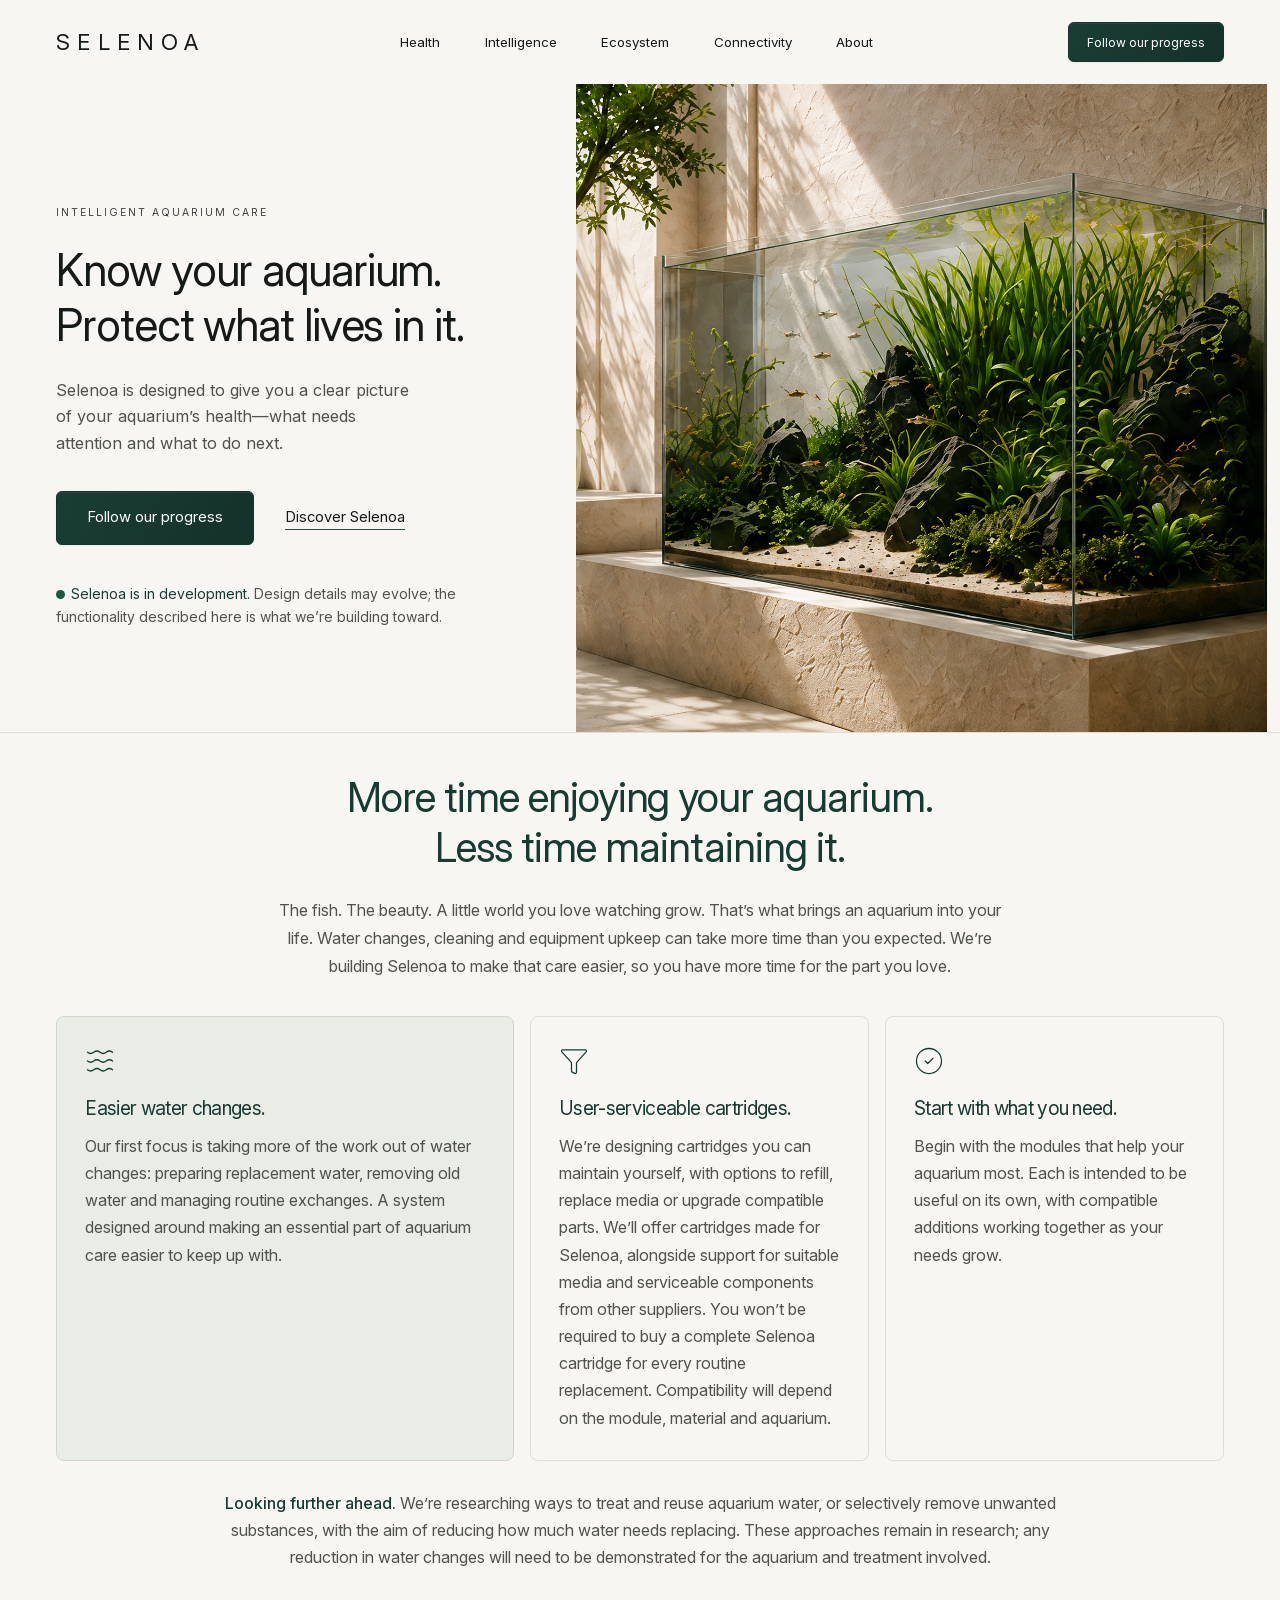
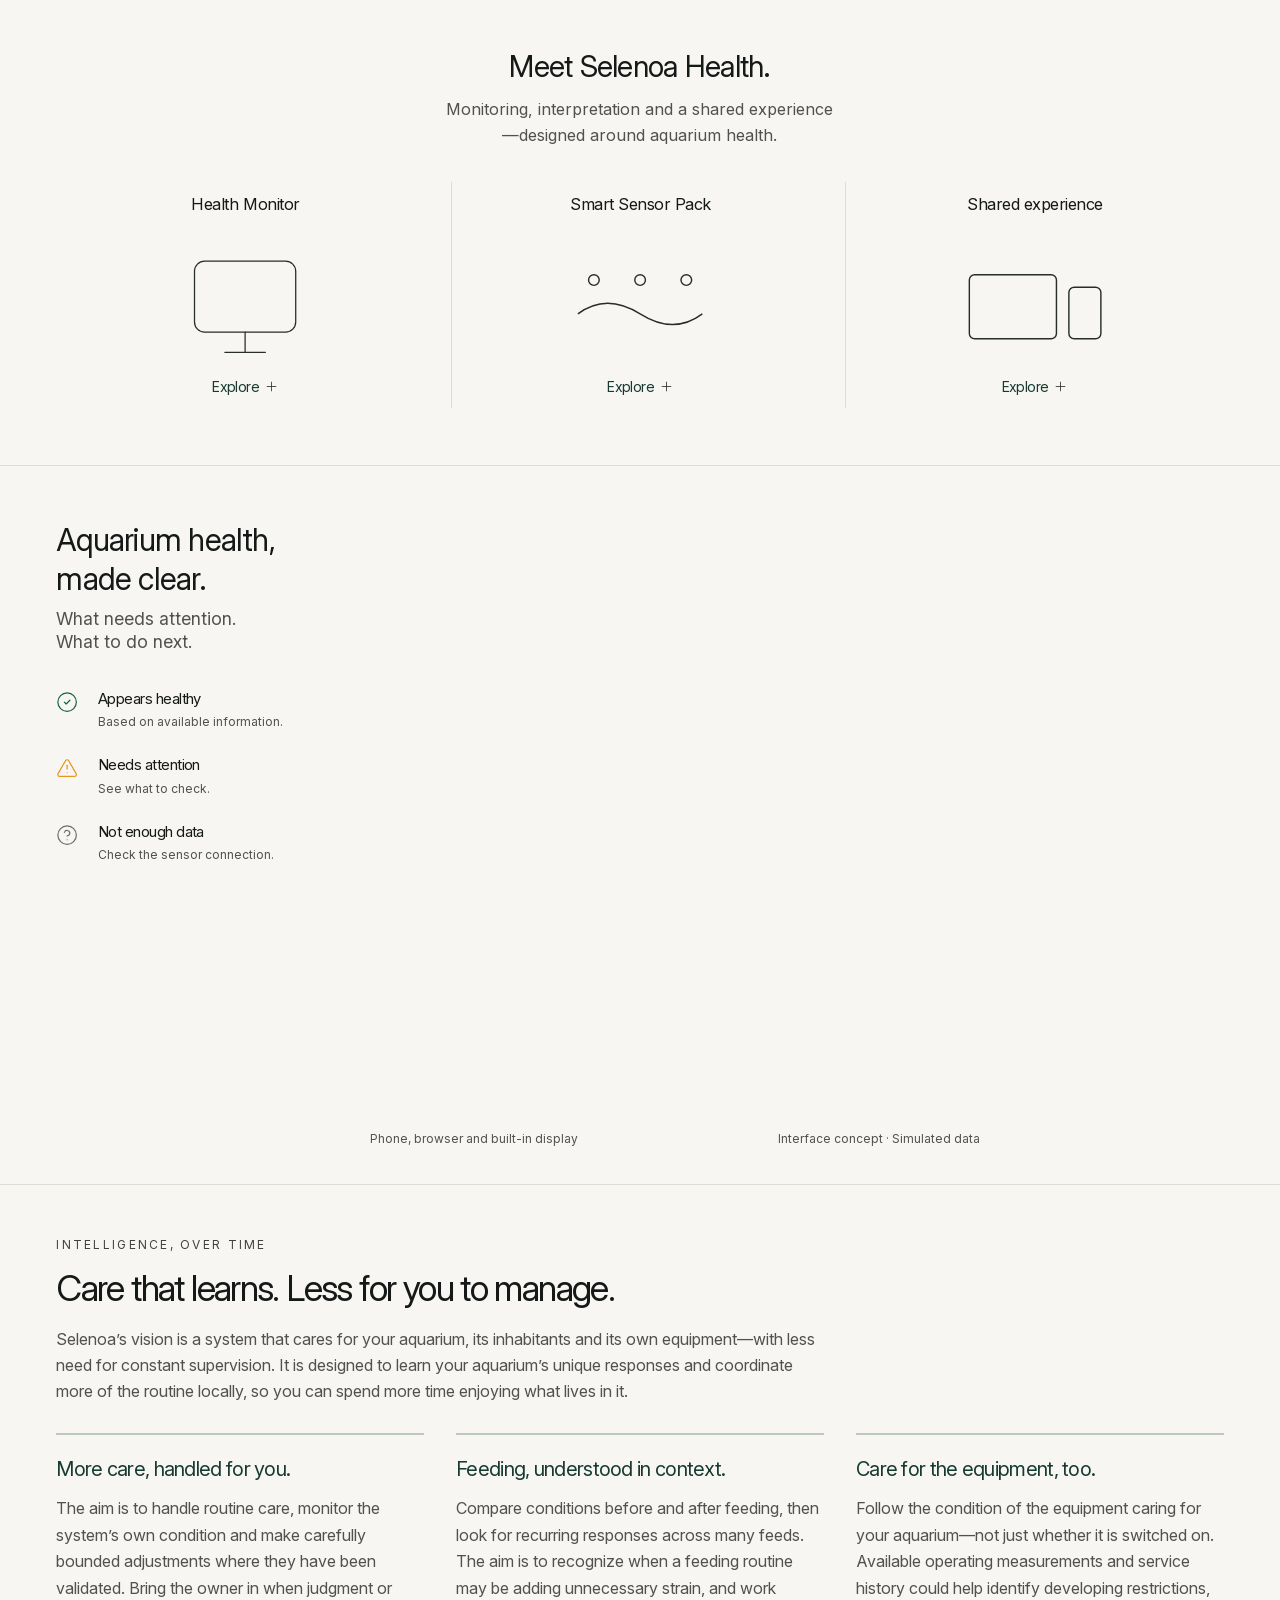
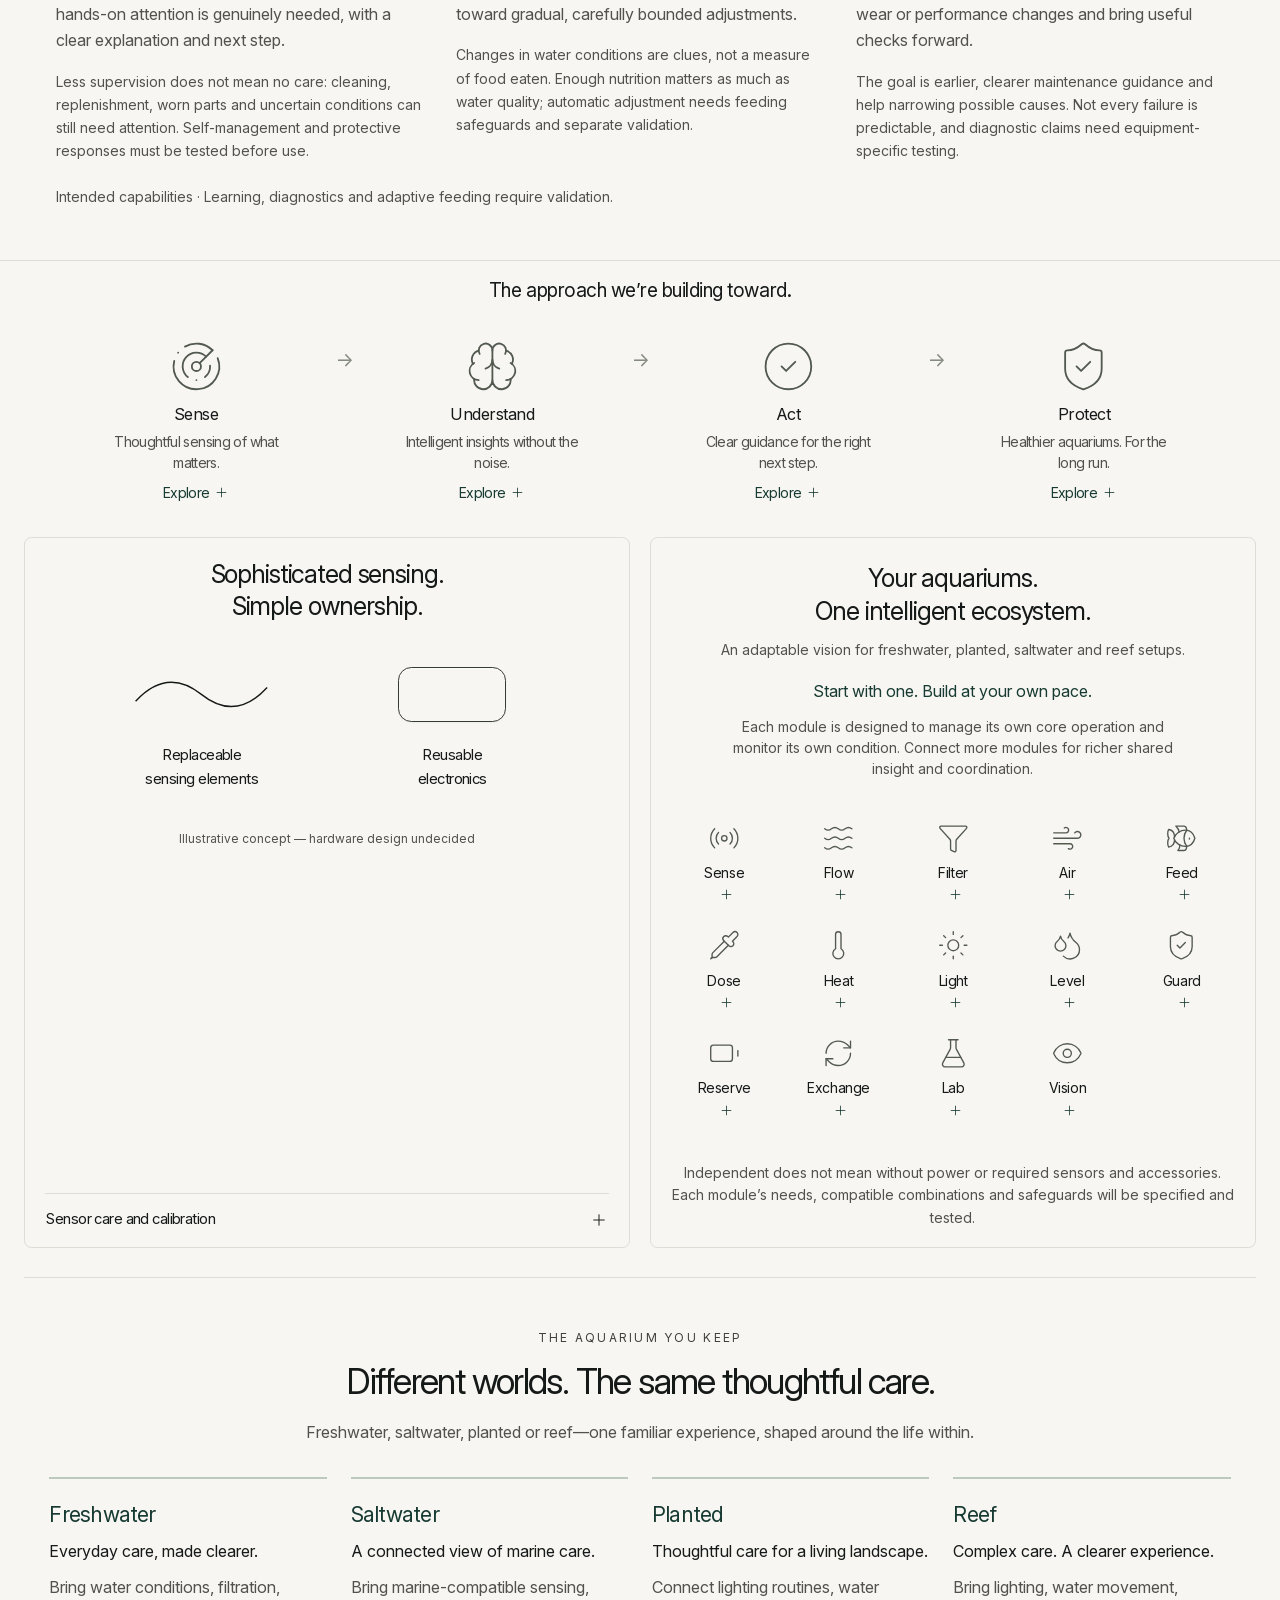
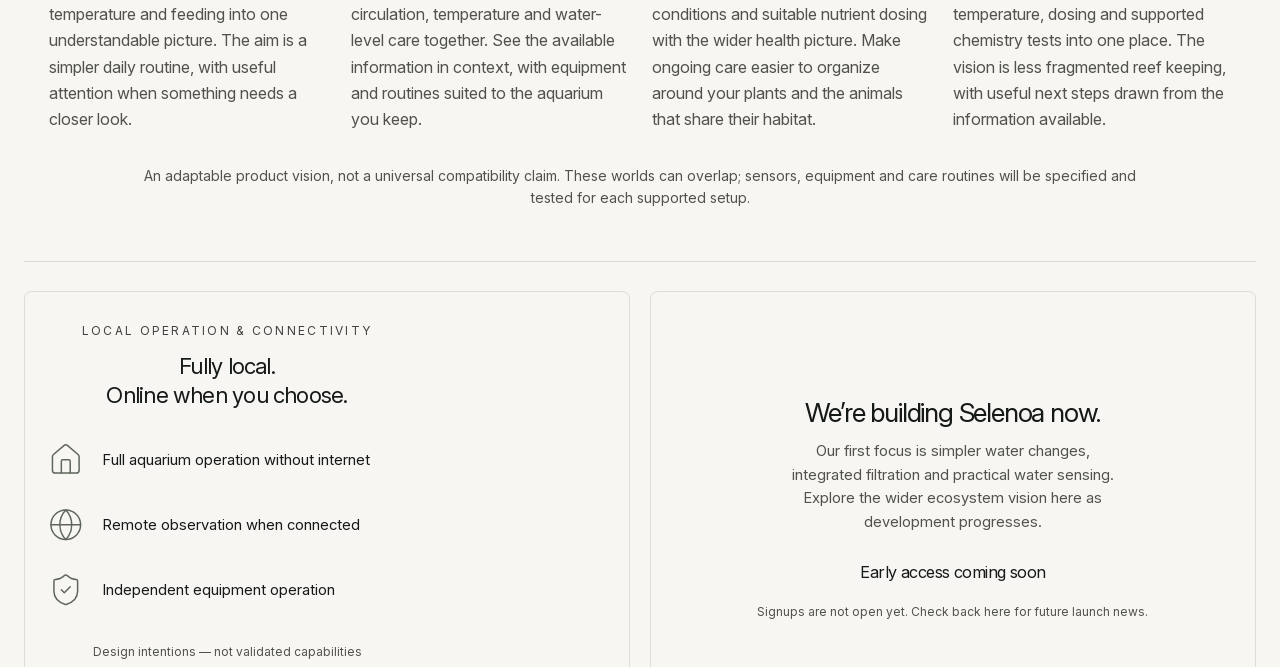
==== commit 32c6c7b4: "Publish website from 756dd6c78778cccb5afc8670f124062c4879603f" ====
--- a/index.html
+++ b/index.html
@@ -1,2 +1,2 @@
-<!DOCTYPE html><html lang="en"><head><meta charSet="utf-8"/><meta name="viewport" content="width=device-width, initial-scale=1"/><link rel="stylesheet" href="/_next/static/css/index.DZW4nlUy.css" data-rsc-css-href="/_next/static/css/index.DZW4nlUy.css" data-precedence="vite-rsc/importer-resources"/><link rel="modulepreload" fetchPriority="low" href="/_next/static/chunks/index-BiuQzc6-.js"/><script src="/_next/static/chunks/rolldown-runtime-hePW80VL.js" type="module" async=""></script><script src="/_next/static/chunks/framework-DTZGTDtF.js" type="module" async=""></script><script src="/_next/static/chunks/vinext-BR3bp3WA.js" type="module" async=""></script><link rel="modulepreload" href="/_next/static/chunks/layout-segment-context-DVhezkyI.js" crossorigin=""/><link rel="modulepreload" href="/_next/static/chunks/site-interactions-E-vrTUvg.js" crossorigin=""/><link rel="modulepreload" href="/_next/static/chunks/Icon-jpk45vUa.js" crossorigin=""/><link rel="modulepreload" href="/_next/static/chunks/image-T-io61L6.js" crossorigin=""/><title>Selenoa — Know your aquarium</title><meta name="description" content="Selenoa’s vision: intelligent care for freshwater, planted, saltwater and reef aquariums. A clear view of health, what needs attention and what to do next."/><meta name="robots" content="index, follow"/><link rel="icon" href="/favicon.svg"/><link rel="canonical" href="https://selenoa.com"/><script>Object.assign(((self[Symbol.for("vinext.navigationRuntime")]??={bootstrap:{routeManifest:null},functions:{}}).bootstrap.rsc??={rsc:[]}),{params:{},nav:{"pathname":"/","searchParams":[]},searchParamsFromBrowser:true})</script><link rel="modulepreload" href="/_next/static/chunks/index-BiuQzc6-.js" />
-</head><body><a class="skip-link" href="#main">Skip to content</a><header class="site-header"><a class="wordmark" href="#top" aria-label="Selenoa home">SELENOA</a><nav class="desktop-navigation" aria-label="Main navigation"><a href="#health">Health</a><a href="#intelligence">Intelligence</a><a href="#ecosystem">Ecosystem</a><a href="#technology">Connectivity</a><a href="#about">About</a></nav><a class="button header-cta" href="#early-access">Follow our progress</a><div class="mobile-navigation"><button type="button" tabindex="0" data-slot="sheet-trigger" aria-label="Open navigation" data-base-ui-click-trigger="" id="base-ui-_R_7u9i_" aria-haspopup="dialog" aria-expanded="false" class="group/button inline-flex shrink-0 items-center justify-center rounded-lg border border-transparent bg-clip-padding text-sm font-medium whitespace-nowrap transition-all outline-none select-none focus-visible:border-ring focus-visible:ring-3 focus-visible:ring-ring/50 active:not-aria-[haspopup]:translate-y-px disabled:pointer-events-none disabled:opacity-50 aria-invalid:border-destructive aria-invalid:ring-3 aria-invalid:ring-destructive/20 dark:aria-invalid:border-destructive/50 dark:aria-invalid:ring-destructive/40 [&amp;_svg]:pointer-events-none [&amp;_svg]:shrink-0 [&amp;_svg:not([class*=&#x27;size-&#x27;])]:size-4 hover:bg-muted hover:text-foreground aria-expanded:bg-muted aria-expanded:text-foreground dark:hover:bg-muted/50 h-8 gap-1.5 px-2.5 has-data-[icon=inline-end]:pr-2 has-data-[icon=inline-start]:pl-2 menu-button"><svg xmlns="http://www.w3.org/2000/svg" width="24" height="24" viewBox="0 0 24 24" fill="none" stroke="currentColor" stroke-width="2" stroke-linecap="round" stroke-linejoin="round" class="lucide lucide-menu" aria-hidden="true"><path d="M4 5h16"></path><path d="M4 12h16"></path><path d="M4 19h16"></path></svg></button></div></header><main id="main"><section id="top" class="hero"><div class="hero-copy"><p class="eyebrow">Intelligent aquarium care</p><h1><span>Know your aquarium.</span><span>Protect what <br class="mobile-break"/>lives in it.</span></h1><p class="hero-support">Selenoa is designed to give you a clear picture of your aquarium’s health—what needs attention and what to do next.</p><div class="hero-actions"><a class="button" href="#early-access">Follow our progress</a><a class="text-link" href="#enjoyment">Discover Selenoa</a></div><div class="hero-status" role="note"><p><span class="status-dot">Selenoa is in development.</span> <!-- -->Design details may evolve; the functionality described here is what we’re building toward.</p></div></div><div class="hero-image"><picture class=""><source media="(max-width: 760px)" srcSet="/high-resolution-v1/mobile-aquarium.png" width="1295" height="1215"/><img src="/high-resolution-v1/desktop-aquarium.png" alt="Sunlit planted freshwater aquarium on a pale stone plinth" width="1349" height="1166" loading="eager" fetchPriority="high" decoding="async" data-nimg="1"/></picture></div></section><section class="section ownership" id="enjoyment" aria-labelledby="ownership-title"><p class="section-number" aria-hidden="true">02</p><p class="eyebrow">More joy in aquarium ownership</p><h2 id="ownership-title">More time enjoying your aquarium.<br/>Less time maintaining it.</h2><p class="ownership-intro">The fish. The beauty. A little world you love watching grow. That’s what brings an aquarium into your life. Water changes, cleaning and equipment upkeep can take more time than you expected. We’re building Selenoa to make that care easier, so you have more time for the part you love.</p><div class="ownership-benefits"><article class="ownership-water"><svg xmlns="http://www.w3.org/2000/svg" width="30" height="30" viewBox="0 0 24 24" fill="none" stroke="currentColor" stroke-width="1" stroke-linecap="round" stroke-linejoin="round" class="lucide lucide-waves-horizontal" aria-hidden="true"><path d="M2 12q2.5 2 5 0t5 0 5 0 5 0"></path><path d="M2 19q2.5 2 5 0t5 0 5 0 5 0"></path><path d="M2 5q2.5 2 5 0t5 0 5 0 5 0"></path></svg><h3>Easier water changes.</h3><p>Our first focus is taking more of the work out of water changes: preparing replacement water, removing old water and managing routine exchanges. A system designed around making an essential part of aquarium care easier to keep up with.</p></article><article><svg xmlns="http://www.w3.org/2000/svg" width="30" height="30" viewBox="0 0 24 24" fill="none" stroke="currentColor" stroke-width="1" stroke-linecap="round" stroke-linejoin="round" class="lucide lucide-funnel" aria-hidden="true"><path d="M10 20a1 1 0 0 0 .553.895l2 1A1 1 0 0 0 14 21v-7a2 2 0 0 1 .517-1.341L21.74 4.67A1 1 0 0 0 21 3H3a1 1 0 0 0-.742 1.67l7.225 7.989A2 2 0 0 1 10 14z"></path></svg><h3>Cartridges that simplify care.</h3><p>Accessible, replaceable cartridges are central to our approach. We’re designing filtration and treatment modules to make routine replacement and servicing simpler.</p></article><article><svg xmlns="http://www.w3.org/2000/svg" width="30" height="30" viewBox="0 0 24 24" fill="none" stroke="currentColor" stroke-width="1" stroke-linecap="round" stroke-linejoin="round" class="lucide lucide-circle-check" aria-hidden="true"><circle cx="12" cy="12" r="10"></circle><path d="m9 12 2 2 4-4"></path></svg><h3>Start with what you need.</h3><p>Begin with the modules that help your aquarium most. Each is intended to be useful on its own, with compatible additions working together as your needs grow.</p></article></div><p class="ownership-research"><strong>Looking further ahead.</strong> We’re researching ways to treat and reuse aquarium water, or selectively remove unwanted substances, with the aim of reducing how much water needs replacing. These approaches remain in research; any reduction in water changes will need to be demonstrated for the aquarium and treatment involved.</p></section><section class="section health" id="health"><div class="section-heading"><p class="section-number" aria-hidden="true">03</p><p class="eyebrow">Meet Selenoa Health</p><h2>Meet Selenoa Health.</h2><p>Monitoring, interpretation and a shared experience—designed around aquarium health.</p></div><div data-orientation="vertical" data-slot="accordion" aria-label="Explore Selenoa Health" class="flex w-full flex-col detail-explorer health-grid"><div data-orientation="vertical" data-hidden="" data-index="-1" data-closed="" data-slot="accordion-item" class="not-last:border-b detail-item" style="--detail-row:0;--detail-narrow-row:0"><h3 data-orientation="vertical" data-hidden="" data-index="-1" data-closed="" class="flex"><button type="button" data-value="" data-orientation="vertical" data-hidden="" data-index="-1" tabindex="0" aria-disabled="false" aria-expanded="false" id="base-ui-_R_33diH2_" data-slot="accordion-trigger" class="focus-visible:ring-ring/50 focus-visible:border-ring focus-visible:after:border-ring **:data-[slot=accordion-trigger-icon]:text-muted-foreground rounded-lg py-2.5 text-left text-sm font-medium hover:underline focus-visible:ring-3 **:data-[slot=accordion-trigger-icon]:ml-auto **:data-[slot=accordion-trigger-icon]:size-4 group/accordion-trigger relative flex flex-1 items-start justify-between border border-transparent transition-all outline-none aria-disabled:pointer-events-none aria-disabled:opacity-50 detail-trigger"><span class="detail-symbol" aria-hidden="true"><svg xmlns="http://www.w3.org/2000/svg" width="64" height="64" viewBox="0 0 24 24" fill="none" stroke="currentColor" stroke-width="0.9" stroke-linecap="round" stroke-linejoin="round" class="lucide lucide-monitor" aria-hidden="true"><rect width="20" height="14" x="2" y="3" rx="2"></rect><line x1="8" x2="16" y1="21" y2="21"></line><line x1="12" x2="12" y1="17" y2="21"></line></svg></span><span class="detail-title">Health Monitor</span><span class="detail-affordance"><span>Explore</span><svg xmlns="http://www.w3.org/2000/svg" width="24" height="24" viewBox="0 0 24 24" fill="none" stroke="currentColor" stroke-width="2" stroke-linecap="round" stroke-linejoin="round" class="lucide lucide-plus disclosure-plus" aria-hidden="true"><path d="M5 12h14"></path><path d="M12 5v14"></path></svg></span><svg xmlns="http://www.w3.org/2000/svg" width="24" height="24" viewBox="0 0 24 24" fill="none" stroke="currentColor" stroke-width="2" stroke-linecap="round" stroke-linejoin="round" class="lucide lucide-chevron-down pointer-events-none shrink-0 group-aria-expanded/accordion-trigger:hidden" aria-hidden="true" data-slot="accordion-trigger-icon"><path d="m6 9 6 6 6-6"></path></svg><svg xmlns="http://www.w3.org/2000/svg" width="24" height="24" viewBox="0 0 24 24" fill="none" stroke="currentColor" stroke-width="2" stroke-linecap="round" stroke-linejoin="round" class="lucide lucide-chevron-up pointer-events-none hidden shrink-0 group-aria-expanded/accordion-trigger:inline" aria-hidden="true" data-slot="accordion-trigger-icon"><path d="m18 15-6-6-6 6"></path></svg></button></h3></div><div data-orientation="vertical" data-hidden="" data-index="-1" data-closed="" data-slot="accordion-item" class="not-last:border-b detail-item" style="--detail-row:0;--detail-narrow-row:0"><h3 data-orientation="vertical" data-hidden="" data-index="-1" data-closed="" class="flex"><button type="button" data-value="" data-orientation="vertical" data-hidden="" data-index="-1" tabindex="0" aria-disabled="false" aria-expanded="false" id="base-ui-_R_53diH2_" data-slot="accordion-trigger" class="focus-visible:ring-ring/50 focus-visible:border-ring focus-visible:after:border-ring **:data-[slot=accordion-trigger-icon]:text-muted-foreground rounded-lg py-2.5 text-left text-sm font-medium hover:underline focus-visible:ring-3 **:data-[slot=accordion-trigger-icon]:ml-auto **:data-[slot=accordion-trigger-icon]:size-4 group/accordion-trigger relative flex flex-1 items-start justify-between border border-transparent transition-all outline-none aria-disabled:pointer-events-none aria-disabled:opacity-50 detail-trigger"><span class="detail-symbol" aria-hidden="true"><svg width="64" height="64" viewBox="0 0 80 64" fill="none" stroke="currentColor" stroke-width="0.9" aria-hidden="true"><circle cx="14" cy="17" r="3"></circle><circle cx="40" cy="17" r="3"></circle><circle cx="66" cy="17" r="3"></circle><path d="M5 36 Q21 24 40 36 T75 36"></path><path class="sensor-second-wave" d="M5 48 Q21 36 40 48 T75 48"></path></svg></span><span class="detail-title">Smart Sensor Pack</span><span class="detail-affordance"><span>Explore</span><svg xmlns="http://www.w3.org/2000/svg" width="24" height="24" viewBox="0 0 24 24" fill="none" stroke="currentColor" stroke-width="2" stroke-linecap="round" stroke-linejoin="round" class="lucide lucide-plus disclosure-plus" aria-hidden="true"><path d="M5 12h14"></path><path d="M12 5v14"></path></svg></span><svg xmlns="http://www.w3.org/2000/svg" width="24" height="24" viewBox="0 0 24 24" fill="none" stroke="currentColor" stroke-width="2" stroke-linecap="round" stroke-linejoin="round" class="lucide lucide-chevron-down pointer-events-none shrink-0 group-aria-expanded/accordion-trigger:hidden" aria-hidden="true" data-slot="accordion-trigger-icon"><path d="m6 9 6 6 6-6"></path></svg><svg xmlns="http://www.w3.org/2000/svg" width="24" height="24" viewBox="0 0 24 24" fill="none" stroke="currentColor" stroke-width="2" stroke-linecap="round" stroke-linejoin="round" class="lucide lucide-chevron-up pointer-events-none hidden shrink-0 group-aria-expanded/accordion-trigger:inline" aria-hidden="true" data-slot="accordion-trigger-icon"><path d="m18 15-6-6-6 6"></path></svg></button></h3></div><div data-orientation="vertical" data-hidden="" data-index="-1" data-closed="" data-slot="accordion-item" class="not-last:border-b detail-item" style="--detail-row:0;--detail-narrow-row:0"><h3 data-orientation="vertical" data-hidden="" data-index="-1" data-closed="" class="flex"><button type="button" data-value="" data-orientation="vertical" data-hidden="" data-index="-1" tabindex="0" aria-disabled="false" aria-expanded="false" id="base-ui-_R_73diH2_" data-slot="accordion-trigger" class="focus-visible:ring-ring/50 focus-visible:border-ring focus-visible:after:border-ring **:data-[slot=accordion-trigger-icon]:text-muted-foreground rounded-lg py-2.5 text-left text-sm font-medium hover:underline focus-visible:ring-3 **:data-[slot=accordion-trigger-icon]:ml-auto **:data-[slot=accordion-trigger-icon]:size-4 group/accordion-trigger relative flex flex-1 items-start justify-between border border-transparent transition-all outline-none aria-disabled:pointer-events-none aria-disabled:opacity-50 detail-trigger"><span class="detail-symbol" aria-hidden="true"><svg width="64" height="64" viewBox="0 0 80 64" fill="none" stroke="currentColor" stroke-width="0.9" aria-hidden="true"><rect x="3" y="14" width="49" height="36" rx="3"></rect><rect x="59" y="21" width="18" height="29" rx="3"></rect></svg></span><span class="detail-title">Shared experience</span><span class="detail-affordance"><span>Explore</span><svg xmlns="http://www.w3.org/2000/svg" width="24" height="24" viewBox="0 0 24 24" fill="none" stroke="currentColor" stroke-width="2" stroke-linecap="round" stroke-linejoin="round" class="lucide lucide-plus disclosure-plus" aria-hidden="true"><path d="M5 12h14"></path><path d="M12 5v14"></path></svg></span><svg xmlns="http://www.w3.org/2000/svg" width="24" height="24" viewBox="0 0 24 24" fill="none" stroke="currentColor" stroke-width="2" stroke-linecap="round" stroke-linejoin="round" class="lucide lucide-chevron-down pointer-events-none shrink-0 group-aria-expanded/accordion-trigger:hidden" aria-hidden="true" data-slot="accordion-trigger-icon"><path d="m6 9 6 6 6-6"></path></svg><svg xmlns="http://www.w3.org/2000/svg" width="24" height="24" viewBox="0 0 24 24" fill="none" stroke="currentColor" stroke-width="2" stroke-linecap="round" stroke-linejoin="round" class="lucide lucide-chevron-up pointer-events-none hidden shrink-0 group-aria-expanded/accordion-trigger:inline" aria-hidden="true" data-slot="accordion-trigger-icon"><path d="m18 15-6-6-6 6"></path></svg></button></h3></div></div></section><section id="intelligence" class="section intelligence"><div class="intelligence-copy"><p class="section-number" aria-hidden="true">04</p><p class="eyebrow">Intelligence</p><h2>Aquarium health,<br/>made clear.</h2><p class="section-intro">What needs attention. What to do next.</p></div><div class="intelligence-states"><p class="states-caption">Separate illustrative states</p><ul class="health-states"><li><svg xmlns="http://www.w3.org/2000/svg" width="24" height="24" viewBox="0 0 24 24" fill="none" stroke="currentColor" stroke-width="2" stroke-linecap="round" stroke-linejoin="round" class="lucide lucide-circle-check" aria-hidden="true"><circle cx="12" cy="12" r="10"></circle><path d="m9 12 2 2 4-4"></path></svg><div><h3>Appears healthy</h3><p>Based on available information.</p></div><svg xmlns="http://www.w3.org/2000/svg" width="24" height="24" viewBox="0 0 24 24" fill="none" stroke="currentColor" stroke-width="2" stroke-linecap="round" stroke-linejoin="round" class="lucide lucide-chevron-right state-chevron" aria-hidden="true"><path d="m9 18 6-6-6-6"></path></svg></li><li><svg xmlns="http://www.w3.org/2000/svg" width="24" height="24" viewBox="0 0 24 24" fill="none" stroke="currentColor" stroke-width="2" stroke-linecap="round" stroke-linejoin="round" class="lucide lucide-triangle-alert" aria-hidden="true"><path d="m21.73 18-8-14a2 2 0 0 0-3.48 0l-8 14A2 2 0 0 0 4 21h16a2 2 0 0 0 1.73-3"></path><path d="M12 9v4"></path><path d="M12 17h.01"></path></svg><div><h3>Needs attention</h3><p>See what to check.</p></div><svg xmlns="http://www.w3.org/2000/svg" width="24" height="24" viewBox="0 0 24 24" fill="none" stroke="currentColor" stroke-width="2" stroke-linecap="round" stroke-linejoin="round" class="lucide lucide-chevron-right state-chevron" aria-hidden="true"><path d="m9 18 6-6-6-6"></path></svg></li><li><svg xmlns="http://www.w3.org/2000/svg" width="24" height="24" viewBox="0 0 24 24" fill="none" stroke="currentColor" stroke-width="2" stroke-linecap="round" stroke-linejoin="round" class="lucide lucide-circle-question-mark" aria-hidden="true"><circle cx="12" cy="12" r="10"></circle><path d="M9.09 9a3 3 0 0 1 5.83 1c0 2-3 3-3 3"></path><path d="M12 17h.01"></path></svg><div><h3>Not enough data</h3><p>Check the sensor connection.</p></div><svg xmlns="http://www.w3.org/2000/svg" width="24" height="24" viewBox="0 0 24 24" fill="none" stroke="currentColor" stroke-width="2" stroke-linecap="round" stroke-linejoin="round" class="lucide lucide-chevron-right state-chevron" aria-hidden="true"><path d="m9 18 6-6-6-6"></path></svg></li></ul><p class="sr-only">Concept examples, not demonstrated capabilities.</p></div><div class="interface-pair"><p class="simulation-caption">Interface concept · Simulated data</p><figure class="interface-figure compact"><figcaption class="sr-only">Interface concept · Simulated data</figcaption><picture class="reference-device-image"><source media="(max-width: 760px)" srcSet="/high-resolution-v1/mobile-phone.png" width="977" height="1610"/><img src="/high-resolution-v1/desktop-phone.png" alt="Phone interface illustration with simulated aquarium overview and example attention indicators; not a working customer app" width="840" height="1871" loading="lazy" fetchPriority="auto" decoding="async" data-nimg="1"/></picture><p class="caption">Phone / browser</p></figure><figure class="interface-figure landscape"><figcaption class="sr-only">Interface concept · Simulated data</figcaption><picture class="reference-device-image"><source media="(max-width: 760px)" srcSet="/high-resolution-v1/mobile-health-monitor.png" width="1233" height="1275"/><img src="/high-resolution-v1/desktop-browser.png" alt="Browser or built-in monitor interface illustration with simulated aquarium information; not live readings" width="1661" height="947" loading="lazy" fetchPriority="auto" decoding="async" data-nimg="1"/></picture><p class="caption">Browser / built-in display</p></figure><p class="shared-caption">Phone, browser and built-in display</p><p class="sr-only">Illustrative screens, not live aquarium data.</p></div></section><section id="adaptive-care" class="section adaptive-care" aria-labelledby="adaptive-care-title"><div class="adaptive-heading"><p class="eyebrow">Intelligence, over time</p><h2 id="adaptive-care-title">Care that learns. Less for you to manage.</h2><p>Selenoa’s vision is a system that cares for your aquarium, its inhabitants and its own equipment—with less need for constant supervision. It is designed to learn your aquarium’s unique responses and coordinate more of the routine locally, so you can spend more time enjoying what lives in it.</p></div><div class="adaptive-grid"><article><h3>More care, handled for you.</h3><p>The aim is to handle routine care, monitor the system’s own condition and make carefully bounded adjustments where they have been validated. Bring the owner in when judgment or hands-on attention is genuinely needed, with a clear explanation and next step.</p><p class="adaptive-note">Less supervision does not mean no care: cleaning, replenishment, worn parts and uncertain conditions can still need attention. Self-management and protective responses must be tested before use.</p></article><article><h3>Feeding, understood in context.</h3><p>Compare conditions before and after feeding, then look for recurring responses across many feeds. The aim is to recognize when a feeding routine may be adding unnecessary strain, and work toward gradual, carefully bounded adjustments.</p><p class="adaptive-note">Changes in water conditions are clues, not a measure of food eaten. Enough nutrition matters as much as water quality; automatic adjustment needs feeding safeguards and separate validation.</p></article><article><h3>Care for the equipment, too.</h3><p>Follow the condition of the equipment caring for your aquarium—not just whether it is switched on. Available operating measurements and service history could help identify developing restrictions, wear or performance changes and bring useful checks forward.</p><p class="adaptive-note">The goal is earlier, clearer maintenance guidance and help narrowing possible causes. Not every failure is predictable, and diagnostic claims need equipment-specific testing.</p></article></div><p class="adaptive-caption">Intended capabilities · Learning, diagnostics and adaptive feeding require validation.</p></section><section id="approach" class="section approach"><p class="section-number" aria-hidden="true">05</p><p class="eyebrow">Our philosophy</p><h2>The approach we’re building toward.</h2><div data-orientation="vertical" data-slot="accordion" aria-label="Explore our philosophy" class="flex w-full flex-col detail-explorer approach-grid"><div data-orientation="vertical" data-hidden="" data-index="-1" data-closed="" data-slot="accordion-item" class="not-last:border-b detail-item" style="--detail-row:0;--detail-narrow-row:0"><h3 data-orientation="vertical" data-hidden="" data-index="-1" data-closed="" class="flex"><button type="button" data-value="" data-orientation="vertical" data-hidden="" data-index="-1" tabindex="0" aria-disabled="false" aria-expanded="false" id="base-ui-_R_66diH2_" data-slot="accordion-trigger" class="focus-visible:ring-ring/50 focus-visible:border-ring focus-visible:after:border-ring **:data-[slot=accordion-trigger-icon]:text-muted-foreground rounded-lg py-2.5 text-left text-sm font-medium hover:underline focus-visible:ring-3 **:data-[slot=accordion-trigger-icon]:ml-auto **:data-[slot=accordion-trigger-icon]:size-4 group/accordion-trigger relative flex flex-1 items-start justify-between border border-transparent transition-all outline-none aria-disabled:pointer-events-none aria-disabled:opacity-50 detail-trigger"><span class="detail-symbol" aria-hidden="true"><svg xmlns="http://www.w3.org/2000/svg" width="33" height="33" viewBox="0 0 24 24" fill="none" stroke="currentColor" stroke-width="1" stroke-linecap="round" stroke-linejoin="round" class="lucide lucide-radar" aria-hidden="true"><path d="M19.07 4.93A10 10 0 0 0 6.99 3.34"></path><path d="M4 6h.01"></path><path d="M2.29 9.62A10 10 0 1 0 21.31 8.35"></path><path d="M16.24 7.76A6 6 0 1 0 8.23 16.67"></path><path d="M12 18h.01"></path><path d="M17.99 11.66A6 6 0 0 1 15.77 16.67"></path><circle cx="12" cy="12" r="2"></circle><path d="m13.41 10.59 5.66-5.66"></path></svg></span><span class="detail-title">Sense</span><span class="detail-summary"><span class="desktop-copy">Thoughtful sensing of what matters.</span><span class="mobile-copy">Quietly observe what matters.</span></span><span class="detail-affordance"><span>Explore</span><svg xmlns="http://www.w3.org/2000/svg" width="24" height="24" viewBox="0 0 24 24" fill="none" stroke="currentColor" stroke-width="2" stroke-linecap="round" stroke-linejoin="round" class="lucide lucide-plus disclosure-plus" aria-hidden="true"><path d="M5 12h14"></path><path d="M12 5v14"></path></svg></span><svg xmlns="http://www.w3.org/2000/svg" width="24" height="24" viewBox="0 0 24 24" fill="none" stroke="currentColor" stroke-width="2" stroke-linecap="round" stroke-linejoin="round" class="lucide lucide-chevron-down pointer-events-none shrink-0 group-aria-expanded/accordion-trigger:hidden" aria-hidden="true" data-slot="accordion-trigger-icon"><path d="m6 9 6 6 6-6"></path></svg><svg xmlns="http://www.w3.org/2000/svg" width="24" height="24" viewBox="0 0 24 24" fill="none" stroke="currentColor" stroke-width="2" stroke-linecap="round" stroke-linejoin="round" class="lucide lucide-chevron-up pointer-events-none hidden shrink-0 group-aria-expanded/accordion-trigger:inline" aria-hidden="true" data-slot="accordion-trigger-icon"><path d="m18 15-6-6-6 6"></path></svg></button></h3></div><div data-orientation="vertical" data-hidden="" data-index="-1" data-closed="" data-slot="accordion-item" class="not-last:border-b detail-item" style="--detail-row:0;--detail-narrow-row:0"><h3 data-orientation="vertical" data-hidden="" data-index="-1" data-closed="" class="flex"><button type="button" data-value="" data-orientation="vertical" data-hidden="" data-index="-1" tabindex="0" aria-disabled="false" aria-expanded="false" id="base-ui-_R_a6diH2_" data-slot="accordion-trigger" class="focus-visible:ring-ring/50 focus-visible:border-ring focus-visible:after:border-ring **:data-[slot=accordion-trigger-icon]:text-muted-foreground rounded-lg py-2.5 text-left text-sm font-medium hover:underline focus-visible:ring-3 **:data-[slot=accordion-trigger-icon]:ml-auto **:data-[slot=accordion-trigger-icon]:size-4 group/accordion-trigger relative flex flex-1 items-start justify-between border border-transparent transition-all outline-none aria-disabled:pointer-events-none aria-disabled:opacity-50 detail-trigger"><span class="detail-symbol" aria-hidden="true"><svg xmlns="http://www.w3.org/2000/svg" width="33" height="33" viewBox="0 0 24 24" fill="none" stroke="currentColor" stroke-width="1" stroke-linecap="round" stroke-linejoin="round" class="lucide lucide-brain" aria-hidden="true"><path d="M12 18V5"></path><path d="M15 13a4.17 4.17 0 0 1-3-4 4.17 4.17 0 0 1-3 4"></path><path d="M17.598 6.5A3 3 0 1 0 12 5a3 3 0 1 0-5.598 1.5"></path><path d="M17.997 5.125a4 4 0 0 1 2.526 5.77"></path><path d="M18 18a4 4 0 0 0 2-7.464"></path><path d="M19.967 17.483A4 4 0 1 1 12 18a4 4 0 1 1-7.967-.517"></path><path d="M6 18a4 4 0 0 1-2-7.464"></path><path d="M6.003 5.125a4 4 0 0 0-2.526 5.77"></path></svg></span><span class="detail-title">Understand</span><span class="detail-summary"><span class="desktop-copy">Intelligent insights without the noise.</span><span class="mobile-copy">Make sense of what it means.</span></span><span class="detail-affordance"><span>Explore</span><svg xmlns="http://www.w3.org/2000/svg" width="24" height="24" viewBox="0 0 24 24" fill="none" stroke="currentColor" stroke-width="2" stroke-linecap="round" stroke-linejoin="round" class="lucide lucide-plus disclosure-plus" aria-hidden="true"><path d="M5 12h14"></path><path d="M12 5v14"></path></svg></span><svg xmlns="http://www.w3.org/2000/svg" width="24" height="24" viewBox="0 0 24 24" fill="none" stroke="currentColor" stroke-width="2" stroke-linecap="round" stroke-linejoin="round" class="lucide lucide-chevron-down pointer-events-none shrink-0 group-aria-expanded/accordion-trigger:hidden" aria-hidden="true" data-slot="accordion-trigger-icon"><path d="m6 9 6 6 6-6"></path></svg><svg xmlns="http://www.w3.org/2000/svg" width="24" height="24" viewBox="0 0 24 24" fill="none" stroke="currentColor" stroke-width="2" stroke-linecap="round" stroke-linejoin="round" class="lucide lucide-chevron-up pointer-events-none hidden shrink-0 group-aria-expanded/accordion-trigger:inline" aria-hidden="true" data-slot="accordion-trigger-icon"><path d="m18 15-6-6-6 6"></path></svg></button></h3></div><div data-orientation="vertical" data-hidden="" data-index="-1" data-closed="" data-slot="accordion-item" class="not-last:border-b detail-item" style="--detail-row:0;--detail-narrow-row:0"><h3 data-orientation="vertical" data-hidden="" data-index="-1" data-closed="" class="flex"><button type="button" data-value="" data-orientation="vertical" data-hidden="" data-index="-1" tabindex="0" aria-disabled="false" aria-expanded="false" id="base-ui-_R_e6diH2_" data-slot="accordion-trigger" class="focus-visible:ring-ring/50 focus-visible:border-ring focus-visible:after:border-ring **:data-[slot=accordion-trigger-icon]:text-muted-foreground rounded-lg py-2.5 text-left text-sm font-medium hover:underline focus-visible:ring-3 **:data-[slot=accordion-trigger-icon]:ml-auto **:data-[slot=accordion-trigger-icon]:size-4 group/accordion-trigger relative flex flex-1 items-start justify-between border border-transparent transition-all outline-none aria-disabled:pointer-events-none aria-disabled:opacity-50 detail-trigger"><span class="detail-symbol" aria-hidden="true"><svg xmlns="http://www.w3.org/2000/svg" width="33" height="33" viewBox="0 0 24 24" fill="none" stroke="currentColor" stroke-width="1" stroke-linecap="round" stroke-linejoin="round" class="lucide lucide-circle-check" aria-hidden="true"><circle cx="12" cy="12" r="10"></circle><path d="m9 12 2 2 4-4"></path></svg></span><span class="detail-title">Act</span><span class="detail-summary"><span class="desktop-copy">Clear guidance for the right next step.</span><span class="mobile-copy">Guide the right next steps.</span></span><span class="detail-affordance"><span>Explore</span><svg xmlns="http://www.w3.org/2000/svg" width="24" height="24" viewBox="0 0 24 24" fill="none" stroke="currentColor" stroke-width="2" stroke-linecap="round" stroke-linejoin="round" class="lucide lucide-plus disclosure-plus" aria-hidden="true"><path d="M5 12h14"></path><path d="M12 5v14"></path></svg></span><svg xmlns="http://www.w3.org/2000/svg" width="24" height="24" viewBox="0 0 24 24" fill="none" stroke="currentColor" stroke-width="2" stroke-linecap="round" stroke-linejoin="round" class="lucide lucide-chevron-down pointer-events-none shrink-0 group-aria-expanded/accordion-trigger:hidden" aria-hidden="true" data-slot="accordion-trigger-icon"><path d="m6 9 6 6 6-6"></path></svg><svg xmlns="http://www.w3.org/2000/svg" width="24" height="24" viewBox="0 0 24 24" fill="none" stroke="currentColor" stroke-width="2" stroke-linecap="round" stroke-linejoin="round" class="lucide lucide-chevron-up pointer-events-none hidden shrink-0 group-aria-expanded/accordion-trigger:inline" aria-hidden="true" data-slot="accordion-trigger-icon"><path d="m18 15-6-6-6 6"></path></svg></button></h3></div><div data-orientation="vertical" data-hidden="" data-index="-1" data-closed="" data-slot="accordion-item" class="not-last:border-b detail-item" style="--detail-row:0;--detail-narrow-row:0"><h3 data-orientation="vertical" data-hidden="" data-index="-1" data-closed="" class="flex"><button type="button" data-value="" data-orientation="vertical" data-hidden="" data-index="-1" tabindex="0" aria-disabled="false" aria-expanded="false" id="base-ui-_R_i6diH2_" data-slot="accordion-trigger" class="focus-visible:ring-ring/50 focus-visible:border-ring focus-visible:after:border-ring **:data-[slot=accordion-trigger-icon]:text-muted-foreground rounded-lg py-2.5 text-left text-sm font-medium hover:underline focus-visible:ring-3 **:data-[slot=accordion-trigger-icon]:ml-auto **:data-[slot=accordion-trigger-icon]:size-4 group/accordion-trigger relative flex flex-1 items-start justify-between border border-transparent transition-all outline-none aria-disabled:pointer-events-none aria-disabled:opacity-50 detail-trigger"><span class="detail-symbol" aria-hidden="true"><svg xmlns="http://www.w3.org/2000/svg" width="33" height="33" viewBox="0 0 24 24" fill="none" stroke="currentColor" stroke-width="1" stroke-linecap="round" stroke-linejoin="round" class="lucide lucide-shield-check" aria-hidden="true"><path d="M20 13c0 5-3.5 7.5-7.66 8.95a1 1 0 0 1-.67-.01C7.5 20.5 4 18 4 13V6a1 1 0 0 1 1-1c2 0 4.5-1.2 6.24-2.72a1.17 1.17 0 0 1 1.52 0C14.51 3.81 17 5 19 5a1 1 0 0 1 1 1z"></path><path d="m9 12 2 2 4-4"></path></svg></span><span class="detail-title">Protect</span><span class="detail-summary"><span class="desktop-copy">Healthier aquariums. For the long run.</span><span class="mobile-copy">Support a thriving aquarium.</span></span><span class="detail-affordance"><span>Explore</span><svg xmlns="http://www.w3.org/2000/svg" width="24" height="24" viewBox="0 0 24 24" fill="none" stroke="currentColor" stroke-width="2" stroke-linecap="round" stroke-linejoin="round" class="lucide lucide-plus disclosure-plus" aria-hidden="true"><path d="M5 12h14"></path><path d="M12 5v14"></path></svg></span><svg xmlns="http://www.w3.org/2000/svg" width="24" height="24" viewBox="0 0 24 24" fill="none" stroke="currentColor" stroke-width="2" stroke-linecap="round" stroke-linejoin="round" class="lucide lucide-chevron-down pointer-events-none shrink-0 group-aria-expanded/accordion-trigger:hidden" aria-hidden="true" data-slot="accordion-trigger-icon"><path d="m6 9 6 6 6-6"></path></svg><svg xmlns="http://www.w3.org/2000/svg" width="24" height="24" viewBox="0 0 24 24" fill="none" stroke="currentColor" stroke-width="2" stroke-linecap="round" stroke-linejoin="round" class="lucide lucide-chevron-up pointer-events-none hidden shrink-0 group-aria-expanded/accordion-trigger:inline" aria-hidden="true" data-slot="accordion-trigger-icon"><path d="m18 15-6-6-6 6"></path></svg></button></h3></div></div></section><div class="section paired-sections"><section id="sensor-care" class="panel sensing"><p class="section-number" aria-hidden="true">06</p><p class="eyebrow">Sensor ownership</p><h2>Sophisticated sensing.<br/>Simple ownership.</h2><p class="panel-intro">Replaceable sensing elements.<br/>Reusable electronics.</p><div class="sensing-parts"><div><span class="sensing-shape replaceable" aria-hidden="true"></span><svg class="sensing-wave" viewBox="0 0 100 40" fill="none" stroke="currentColor" stroke-width="1" aria-hidden="true"><path d="M2 25 Q25 0 50 20 T98 15"></path></svg><h3>Replaceable<br/>sensing elements</h3></div><div><span class="sensing-shape reusable" aria-hidden="true"></span><h3>Reusable<br/>electronics</h3></div></div><p class="caption">Illustrative concept — hardware design undecided</p><div data-orientation="vertical" data-slot="accordion" class="flex w-full flex-col disclosure"><div data-orientation="vertical" data-hidden="" data-index="-1" data-closed="" data-slot="accordion-item" class="not-last:border-b"><h3 data-orientation="vertical" data-hidden="" data-index="-1" data-closed="" class="flex"><button type="button" data-value="" data-orientation="vertical" data-hidden="" data-index="-1" tabindex="0" aria-disabled="false" aria-expanded="false" id="base-ui-_R_sndiH2_" data-slot="accordion-trigger" class="focus-visible:ring-ring/50 focus-visible:border-ring focus-visible:after:border-ring **:data-[slot=accordion-trigger-icon]:text-muted-foreground rounded-lg py-2.5 text-left text-sm font-medium hover:underline focus-visible:ring-3 **:data-[slot=accordion-trigger-icon]:ml-auto **:data-[slot=accordion-trigger-icon]:size-4 group/accordion-trigger relative flex flex-1 items-start justify-between border border-transparent transition-all outline-none aria-disabled:pointer-events-none aria-disabled:opacity-50">Sensor care and calibration<svg xmlns="http://www.w3.org/2000/svg" width="24" height="24" viewBox="0 0 24 24" fill="none" stroke="currentColor" stroke-width="2" stroke-linecap="round" stroke-linejoin="round" class="lucide lucide-plus disclosure-plus" aria-hidden="true"><path d="M5 12h14"></path><path d="M12 5v14"></path></svg><svg xmlns="http://www.w3.org/2000/svg" width="24" height="24" viewBox="0 0 24 24" fill="none" stroke="currentColor" stroke-width="2" stroke-linecap="round" stroke-linejoin="round" class="lucide lucide-chevron-down pointer-events-none shrink-0 group-aria-expanded/accordion-trigger:hidden" aria-hidden="true" data-slot="accordion-trigger-icon"><path d="m6 9 6 6 6-6"></path></svg><svg xmlns="http://www.w3.org/2000/svg" width="24" height="24" viewBox="0 0 24 24" fill="none" stroke="currentColor" stroke-width="2" stroke-linecap="round" stroke-linejoin="round" class="lucide lucide-chevron-up pointer-events-none hidden shrink-0 group-aria-expanded/accordion-trigger:inline" aria-hidden="true" data-slot="accordion-trigger-icon"><path d="m18 15-6-6-6 6"></path></svg></button></h3></div></div></section><section id="ecosystem" class="panel ecosystem"><p class="section-number" aria-hidden="true">07</p><p class="eyebrow">Ecosystem</p><h2>Your aquariums.<br/>One intelligent ecosystem.</h2><p class="ecosystem-scope">An adaptable vision for freshwater, planted, saltwater and reef setups.</p><p class="ecosystem-modularity">Start with one. Build at your own pace.</p><p class="ecosystem-scope">Each module is designed to manage its own core operation and monitor its own condition. Connect more modules for richer shared insight and coordination.</p><div data-orientation="vertical" data-slot="accordion" aria-label="Explore ecosystem families" class="flex w-full flex-col detail-explorer ecosystem-grid"><div data-orientation="vertical" data-hidden="" data-index="-1" data-closed="" data-slot="accordion-item" class="not-last:border-b detail-item" style="--detail-row:0;--detail-narrow-row:0"><h3 data-orientation="vertical" data-hidden="" data-index="-1" data-closed="" class="flex"><button type="button" data-value="" data-orientation="vertical" data-hidden="" data-index="-1" tabindex="0" aria-disabled="false" aria-expanded="false" id="base-ui-_R_2t7diH2_" data-slot="accordion-trigger" class="focus-visible:ring-ring/50 focus-visible:border-ring focus-visible:after:border-ring **:data-[slot=accordion-trigger-icon]:text-muted-foreground rounded-lg py-2.5 text-left text-sm font-medium hover:underline focus-visible:ring-3 **:data-[slot=accordion-trigger-icon]:ml-auto **:data-[slot=accordion-trigger-icon]:size-4 group/accordion-trigger relative flex flex-1 items-start justify-between border border-transparent transition-all outline-none aria-disabled:pointer-events-none aria-disabled:opacity-50 detail-trigger"><span class="detail-symbol" aria-hidden="true"><svg xmlns="http://www.w3.org/2000/svg" width="27" height="27" viewBox="0 0 24 24" fill="none" stroke="currentColor" stroke-width="1.25" stroke-linecap="round" stroke-linejoin="round" class="lucide lucide-radio" aria-hidden="true"><path d="M16.247 7.761a6 6 0 0 1 0 8.478"></path><path d="M19.075 4.933a10 10 0 0 1 0 14.134"></path><path d="M4.925 19.067a10 10 0 0 1 0-14.134"></path><path d="M7.753 16.239a6 6 0 0 1 0-8.478"></path><circle cx="12" cy="12" r="2"></circle></svg></span><span class="detail-title">Sense</span><span class="detail-affordance"><span><span class="sr-only">Learn more</span></span><svg xmlns="http://www.w3.org/2000/svg" width="24" height="24" viewBox="0 0 24 24" fill="none" stroke="currentColor" stroke-width="2" stroke-linecap="round" stroke-linejoin="round" class="lucide lucide-plus disclosure-plus" aria-hidden="true"><path d="M5 12h14"></path><path d="M12 5v14"></path></svg></span><svg xmlns="http://www.w3.org/2000/svg" width="24" height="24" viewBox="0 0 24 24" fill="none" stroke="currentColor" stroke-width="2" stroke-linecap="round" stroke-linejoin="round" class="lucide lucide-chevron-down pointer-events-none shrink-0 group-aria-expanded/accordion-trigger:hidden" aria-hidden="true" data-slot="accordion-trigger-icon"><path d="m6 9 6 6 6-6"></path></svg><svg xmlns="http://www.w3.org/2000/svg" width="24" height="24" viewBox="0 0 24 24" fill="none" stroke="currentColor" stroke-width="2" stroke-linecap="round" stroke-linejoin="round" class="lucide lucide-chevron-up pointer-events-none hidden shrink-0 group-aria-expanded/accordion-trigger:inline" aria-hidden="true" data-slot="accordion-trigger-icon"><path d="m18 15-6-6-6 6"></path></svg></button></h3></div><div data-orientation="vertical" data-hidden="" data-index="-1" data-closed="" data-slot="accordion-item" class="not-last:border-b detail-item" style="--detail-row:0;--detail-narrow-row:0"><h3 data-orientation="vertical" data-hidden="" data-index="-1" data-closed="" class="flex"><button type="button" data-value="" data-orientation="vertical" data-hidden="" data-index="-1" tabindex="0" aria-disabled="false" aria-expanded="false" id="base-ui-_R_4t7diH2_" data-slot="accordion-trigger" class="focus-visible:ring-ring/50 focus-visible:border-ring focus-visible:after:border-ring **:data-[slot=accordion-trigger-icon]:text-muted-foreground rounded-lg py-2.5 text-left text-sm font-medium hover:underline focus-visible:ring-3 **:data-[slot=accordion-trigger-icon]:ml-auto **:data-[slot=accordion-trigger-icon]:size-4 group/accordion-trigger relative flex flex-1 items-start justify-between border border-transparent transition-all outline-none aria-disabled:pointer-events-none aria-disabled:opacity-50 detail-trigger"><span class="detail-symbol" aria-hidden="true"><svg xmlns="http://www.w3.org/2000/svg" width="27" height="27" viewBox="0 0 24 24" fill="none" stroke="currentColor" stroke-width="1.25" stroke-linecap="round" stroke-linejoin="round" class="lucide lucide-waves-horizontal" aria-hidden="true"><path d="M2 12q2.5 2 5 0t5 0 5 0 5 0"></path><path d="M2 19q2.5 2 5 0t5 0 5 0 5 0"></path><path d="M2 5q2.5 2 5 0t5 0 5 0 5 0"></path></svg></span><span class="detail-title">Flow</span><span class="detail-affordance"><span><span class="sr-only">Learn more</span></span><svg xmlns="http://www.w3.org/2000/svg" width="24" height="24" viewBox="0 0 24 24" fill="none" stroke="currentColor" stroke-width="2" stroke-linecap="round" stroke-linejoin="round" class="lucide lucide-plus disclosure-plus" aria-hidden="true"><path d="M5 12h14"></path><path d="M12 5v14"></path></svg></span><svg xmlns="http://www.w3.org/2000/svg" width="24" height="24" viewBox="0 0 24 24" fill="none" stroke="currentColor" stroke-width="2" stroke-linecap="round" stroke-linejoin="round" class="lucide lucide-chevron-down pointer-events-none shrink-0 group-aria-expanded/accordion-trigger:hidden" aria-hidden="true" data-slot="accordion-trigger-icon"><path d="m6 9 6 6 6-6"></path></svg><svg xmlns="http://www.w3.org/2000/svg" width="24" height="24" viewBox="0 0 24 24" fill="none" stroke="currentColor" stroke-width="2" stroke-linecap="round" stroke-linejoin="round" class="lucide lucide-chevron-up pointer-events-none hidden shrink-0 group-aria-expanded/accordion-trigger:inline" aria-hidden="true" data-slot="accordion-trigger-icon"><path d="m18 15-6-6-6 6"></path></svg></button></h3></div><div data-orientation="vertical" data-hidden="" data-index="-1" data-closed="" data-slot="accordion-item" class="not-last:border-b detail-item" style="--detail-row:0;--detail-narrow-row:0"><h3 data-orientation="vertical" data-hidden="" data-index="-1" data-closed="" class="flex"><button type="button" data-value="" data-orientation="vertical" data-hidden="" data-index="-1" tabindex="0" aria-disabled="false" aria-expanded="false" id="base-ui-_R_6t7diH2_" data-slot="accordion-trigger" class="focus-visible:ring-ring/50 focus-visible:border-ring focus-visible:after:border-ring **:data-[slot=accordion-trigger-icon]:text-muted-foreground rounded-lg py-2.5 text-left text-sm font-medium hover:underline focus-visible:ring-3 **:data-[slot=accordion-trigger-icon]:ml-auto **:data-[slot=accordion-trigger-icon]:size-4 group/accordion-trigger relative flex flex-1 items-start justify-between border border-transparent transition-all outline-none aria-disabled:pointer-events-none aria-disabled:opacity-50 detail-trigger"><span class="detail-symbol" aria-hidden="true"><svg xmlns="http://www.w3.org/2000/svg" width="27" height="27" viewBox="0 0 24 24" fill="none" stroke="currentColor" stroke-width="1.25" stroke-linecap="round" stroke-linejoin="round" class="lucide lucide-funnel" aria-hidden="true"><path d="M10 20a1 1 0 0 0 .553.895l2 1A1 1 0 0 0 14 21v-7a2 2 0 0 1 .517-1.341L21.74 4.67A1 1 0 0 0 21 3H3a1 1 0 0 0-.742 1.67l7.225 7.989A2 2 0 0 1 10 14z"></path></svg></span><span class="detail-title">Filter</span><span class="detail-affordance"><span><span class="sr-only">Learn more</span></span><svg xmlns="http://www.w3.org/2000/svg" width="24" height="24" viewBox="0 0 24 24" fill="none" stroke="currentColor" stroke-width="2" stroke-linecap="round" stroke-linejoin="round" class="lucide lucide-plus disclosure-plus" aria-hidden="true"><path d="M5 12h14"></path><path d="M12 5v14"></path></svg></span><svg xmlns="http://www.w3.org/2000/svg" width="24" height="24" viewBox="0 0 24 24" fill="none" stroke="currentColor" stroke-width="2" stroke-linecap="round" stroke-linejoin="round" class="lucide lucide-chevron-down pointer-events-none shrink-0 group-aria-expanded/accordion-trigger:hidden" aria-hidden="true" data-slot="accordion-trigger-icon"><path d="m6 9 6 6 6-6"></path></svg><svg xmlns="http://www.w3.org/2000/svg" width="24" height="24" viewBox="0 0 24 24" fill="none" stroke="currentColor" stroke-width="2" stroke-linecap="round" stroke-linejoin="round" class="lucide lucide-chevron-up pointer-events-none hidden shrink-0 group-aria-expanded/accordion-trigger:inline" aria-hidden="true" data-slot="accordion-trigger-icon"><path d="m18 15-6-6-6 6"></path></svg></button></h3></div><div data-orientation="vertical" data-hidden="" data-index="-1" data-closed="" data-slot="accordion-item" class="not-last:border-b detail-item" style="--detail-row:0;--detail-narrow-row:0"><h3 data-orientation="vertical" data-hidden="" data-index="-1" data-closed="" class="flex"><button type="button" data-value="" data-orientation="vertical" data-hidden="" data-index="-1" tabindex="0" aria-disabled="false" aria-expanded="false" id="base-ui-_R_8t7diH2_" data-slot="accordion-trigger" class="focus-visible:ring-ring/50 focus-visible:border-ring focus-visible:after:border-ring **:data-[slot=accordion-trigger-icon]:text-muted-foreground rounded-lg py-2.5 text-left text-sm font-medium hover:underline focus-visible:ring-3 **:data-[slot=accordion-trigger-icon]:ml-auto **:data-[slot=accordion-trigger-icon]:size-4 group/accordion-trigger relative flex flex-1 items-start justify-between border border-transparent transition-all outline-none aria-disabled:pointer-events-none aria-disabled:opacity-50 detail-trigger"><span class="detail-symbol" aria-hidden="true"><svg xmlns="http://www.w3.org/2000/svg" width="27" height="27" viewBox="0 0 24 24" fill="none" stroke="currentColor" stroke-width="1.25" stroke-linecap="round" stroke-linejoin="round" class="lucide lucide-wind" aria-hidden="true"><path d="M12.8 19.6A2 2 0 1 0 14 16H2"></path><path d="M17.5 8a2.5 2.5 0 1 1 2 4H2"></path><path d="M9.8 4.4A2 2 0 1 1 11 8H2"></path></svg></span><span class="detail-title">Air</span><span class="detail-affordance"><span><span class="sr-only">Learn more</span></span><svg xmlns="http://www.w3.org/2000/svg" width="24" height="24" viewBox="0 0 24 24" fill="none" stroke="currentColor" stroke-width="2" stroke-linecap="round" stroke-linejoin="round" class="lucide lucide-plus disclosure-plus" aria-hidden="true"><path d="M5 12h14"></path><path d="M12 5v14"></path></svg></span><svg xmlns="http://www.w3.org/2000/svg" width="24" height="24" viewBox="0 0 24 24" fill="none" stroke="currentColor" stroke-width="2" stroke-linecap="round" stroke-linejoin="round" class="lucide lucide-chevron-down pointer-events-none shrink-0 group-aria-expanded/accordion-trigger:hidden" aria-hidden="true" data-slot="accordion-trigger-icon"><path d="m6 9 6 6 6-6"></path></svg><svg xmlns="http://www.w3.org/2000/svg" width="24" height="24" viewBox="0 0 24 24" fill="none" stroke="currentColor" stroke-width="2" stroke-linecap="round" stroke-linejoin="round" class="lucide lucide-chevron-up pointer-events-none hidden shrink-0 group-aria-expanded/accordion-trigger:inline" aria-hidden="true" data-slot="accordion-trigger-icon"><path d="m18 15-6-6-6 6"></path></svg></button></h3></div><div data-orientation="vertical" data-hidden="" data-index="-1" data-closed="" data-slot="accordion-item" class="not-last:border-b detail-item" style="--detail-row:0;--detail-narrow-row:1"><h3 data-orientation="vertical" data-hidden="" data-index="-1" data-closed="" class="flex"><button type="button" data-value="" data-orientation="vertical" data-hidden="" data-index="-1" tabindex="0" aria-disabled="false" aria-expanded="false" id="base-ui-_R_at7diH2_" data-slot="accordion-trigger" class="focus-visible:ring-ring/50 focus-visible:border-ring focus-visible:after:border-ring **:data-[slot=accordion-trigger-icon]:text-muted-foreground rounded-lg py-2.5 text-left text-sm font-medium hover:underline focus-visible:ring-3 **:data-[slot=accordion-trigger-icon]:ml-auto **:data-[slot=accordion-trigger-icon]:size-4 group/accordion-trigger relative flex flex-1 items-start justify-between border border-transparent transition-all outline-none aria-disabled:pointer-events-none aria-disabled:opacity-50 detail-trigger"><span class="detail-symbol" aria-hidden="true"><svg xmlns="http://www.w3.org/2000/svg" width="27" height="27" viewBox="0 0 24 24" fill="none" stroke="currentColor" stroke-width="1.25" stroke-linecap="round" stroke-linejoin="round" class="lucide lucide-fish" aria-hidden="true"><path d="M6.5 12c.94-3.46 4.94-6 8.5-6 3.56 0 6.06 2.54 7 6-.94 3.47-3.44 6-7 6s-7.56-2.53-8.5-6Z"></path><path d="M18 12v.5"></path><path d="M16 17.93a9.77 9.77 0 0 1 0-11.86"></path><path d="M7 10.67C7 8 5.58 5.97 2.73 5.5c-1 1.5-1 5 .23 6.5-1.24 1.5-1.24 5-.23 6.5C5.58 18.03 7 16 7 13.33"></path><path d="M10.46 7.26C10.2 5.88 9.17 4.24 8 3h5.8a2 2 0 0 1 1.98 1.67l.23 1.4"></path><path d="m16.01 17.93-.23 1.4A2 2 0 0 1 13.8 21H9.5a5.96 5.96 0 0 0 1.49-3.98"></path></svg></span><span class="detail-title">Feed</span><span class="detail-affordance"><span><span class="sr-only">Learn more</span></span><svg xmlns="http://www.w3.org/2000/svg" width="24" height="24" viewBox="0 0 24 24" fill="none" stroke="currentColor" stroke-width="2" stroke-linecap="round" stroke-linejoin="round" class="lucide lucide-plus disclosure-plus" aria-hidden="true"><path d="M5 12h14"></path><path d="M12 5v14"></path></svg></span><svg xmlns="http://www.w3.org/2000/svg" width="24" height="24" viewBox="0 0 24 24" fill="none" stroke="currentColor" stroke-width="2" stroke-linecap="round" stroke-linejoin="round" class="lucide lucide-chevron-down pointer-events-none shrink-0 group-aria-expanded/accordion-trigger:hidden" aria-hidden="true" data-slot="accordion-trigger-icon"><path d="m6 9 6 6 6-6"></path></svg><svg xmlns="http://www.w3.org/2000/svg" width="24" height="24" viewBox="0 0 24 24" fill="none" stroke="currentColor" stroke-width="2" stroke-linecap="round" stroke-linejoin="round" class="lucide lucide-chevron-up pointer-events-none hidden shrink-0 group-aria-expanded/accordion-trigger:inline" aria-hidden="true" data-slot="accordion-trigger-icon"><path d="m18 15-6-6-6 6"></path></svg></button></h3></div><div data-orientation="vertical" data-hidden="" data-index="-1" data-closed="" data-slot="accordion-item" class="not-last:border-b detail-item" style="--detail-row:1;--detail-narrow-row:1"><h3 data-orientation="vertical" data-hidden="" data-index="-1" data-closed="" class="flex"><button type="button" data-value="" data-orientation="vertical" data-hidden="" data-index="-1" tabindex="0" aria-disabled="false" aria-expanded="false" id="base-ui-_R_ct7diH2_" data-slot="accordion-trigger" class="focus-visible:ring-ring/50 focus-visible:border-ring focus-visible:after:border-ring **:data-[slot=accordion-trigger-icon]:text-muted-foreground rounded-lg py-2.5 text-left text-sm font-medium hover:underline focus-visible:ring-3 **:data-[slot=accordion-trigger-icon]:ml-auto **:data-[slot=accordion-trigger-icon]:size-4 group/accordion-trigger relative flex flex-1 items-start justify-between border border-transparent transition-all outline-none aria-disabled:pointer-events-none aria-disabled:opacity-50 detail-trigger"><span class="detail-symbol" aria-hidden="true"><svg xmlns="http://www.w3.org/2000/svg" width="27" height="27" viewBox="0 0 24 24" fill="none" stroke="currentColor" stroke-width="1.25" stroke-linecap="round" stroke-linejoin="round" class="lucide lucide-pipette" aria-hidden="true"><path d="m12 9-8.414 8.414A2 2 0 0 0 3 18.828v1.344a2 2 0 0 1-.586 1.414A2 2 0 0 1 3.828 21h1.344a2 2 0 0 0 1.414-.586L15 12"></path><path d="m18 9 .4.4a1 1 0 1 1-3 3l-3.8-3.8a1 1 0 1 1 3-3l.4.4 3.4-3.4a1 1 0 1 1 3 3z"></path><path d="m2 22 .414-.414"></path></svg></span><span class="detail-title">Dose</span><span class="detail-affordance"><span><span class="sr-only">Learn more</span></span><svg xmlns="http://www.w3.org/2000/svg" width="24" height="24" viewBox="0 0 24 24" fill="none" stroke="currentColor" stroke-width="2" stroke-linecap="round" stroke-linejoin="round" class="lucide lucide-plus disclosure-plus" aria-hidden="true"><path d="M5 12h14"></path><path d="M12 5v14"></path></svg></span><svg xmlns="http://www.w3.org/2000/svg" width="24" height="24" viewBox="0 0 24 24" fill="none" stroke="currentColor" stroke-width="2" stroke-linecap="round" stroke-linejoin="round" class="lucide lucide-chevron-down pointer-events-none shrink-0 group-aria-expanded/accordion-trigger:hidden" aria-hidden="true" data-slot="accordion-trigger-icon"><path d="m6 9 6 6 6-6"></path></svg><svg xmlns="http://www.w3.org/2000/svg" width="24" height="24" viewBox="0 0 24 24" fill="none" stroke="currentColor" stroke-width="2" stroke-linecap="round" stroke-linejoin="round" class="lucide lucide-chevron-up pointer-events-none hidden shrink-0 group-aria-expanded/accordion-trigger:inline" aria-hidden="true" data-slot="accordion-trigger-icon"><path d="m18 15-6-6-6 6"></path></svg></button></h3></div><div data-orientation="vertical" data-hidden="" data-index="-1" data-closed="" data-slot="accordion-item" class="not-last:border-b detail-item" style="--detail-row:1;--detail-narrow-row:1"><h3 data-orientation="vertical" data-hidden="" data-index="-1" data-closed="" class="flex"><button type="button" data-value="" data-orientation="vertical" data-hidden="" data-index="-1" tabindex="0" aria-disabled="false" aria-expanded="false" id="base-ui-_R_et7diH2_" data-slot="accordion-trigger" class="focus-visible:ring-ring/50 focus-visible:border-ring focus-visible:after:border-ring **:data-[slot=accordion-trigger-icon]:text-muted-foreground rounded-lg py-2.5 text-left text-sm font-medium hover:underline focus-visible:ring-3 **:data-[slot=accordion-trigger-icon]:ml-auto **:data-[slot=accordion-trigger-icon]:size-4 group/accordion-trigger relative flex flex-1 items-start justify-between border border-transparent transition-all outline-none aria-disabled:pointer-events-none aria-disabled:opacity-50 detail-trigger"><span class="detail-symbol" aria-hidden="true"><svg xmlns="http://www.w3.org/2000/svg" width="27" height="27" viewBox="0 0 24 24" fill="none" stroke="currentColor" stroke-width="1.25" stroke-linecap="round" stroke-linejoin="round" class="lucide lucide-thermometer" aria-hidden="true"><path d="M14 4v10.54a4 4 0 1 1-4 0V4a2 2 0 0 1 4 0Z"></path></svg></span><span class="detail-title">Heat</span><span class="detail-affordance"><span><span class="sr-only">Learn more</span></span><svg xmlns="http://www.w3.org/2000/svg" width="24" height="24" viewBox="0 0 24 24" fill="none" stroke="currentColor" stroke-width="2" stroke-linecap="round" stroke-linejoin="round" class="lucide lucide-plus disclosure-plus" aria-hidden="true"><path d="M5 12h14"></path><path d="M12 5v14"></path></svg></span><svg xmlns="http://www.w3.org/2000/svg" width="24" height="24" viewBox="0 0 24 24" fill="none" stroke="currentColor" stroke-width="2" stroke-linecap="round" stroke-linejoin="round" class="lucide lucide-chevron-down pointer-events-none shrink-0 group-aria-expanded/accordion-trigger:hidden" aria-hidden="true" data-slot="accordion-trigger-icon"><path d="m6 9 6 6 6-6"></path></svg><svg xmlns="http://www.w3.org/2000/svg" width="24" height="24" viewBox="0 0 24 24" fill="none" stroke="currentColor" stroke-width="2" stroke-linecap="round" stroke-linejoin="round" class="lucide lucide-chevron-up pointer-events-none hidden shrink-0 group-aria-expanded/accordion-trigger:inline" aria-hidden="true" data-slot="accordion-trigger-icon"><path d="m18 15-6-6-6 6"></path></svg></button></h3></div><div data-orientation="vertical" data-hidden="" data-index="-1" data-closed="" data-slot="accordion-item" class="not-last:border-b detail-item" style="--detail-row:1;--detail-narrow-row:1"><h3 data-orientation="vertical" data-hidden="" data-index="-1" data-closed="" class="flex"><button type="button" data-value="" data-orientation="vertical" data-hidden="" data-index="-1" tabindex="0" aria-disabled="false" aria-expanded="false" id="base-ui-_R_gt7diH2_" data-slot="accordion-trigger" class="focus-visible:ring-ring/50 focus-visible:border-ring focus-visible:after:border-ring **:data-[slot=accordion-trigger-icon]:text-muted-foreground rounded-lg py-2.5 text-left text-sm font-medium hover:underline focus-visible:ring-3 **:data-[slot=accordion-trigger-icon]:ml-auto **:data-[slot=accordion-trigger-icon]:size-4 group/accordion-trigger relative flex flex-1 items-start justify-between border border-transparent transition-all outline-none aria-disabled:pointer-events-none aria-disabled:opacity-50 detail-trigger"><span class="detail-symbol" aria-hidden="true"><svg xmlns="http://www.w3.org/2000/svg" width="27" height="27" viewBox="0 0 24 24" fill="none" stroke="currentColor" stroke-width="1.25" stroke-linecap="round" stroke-linejoin="round" class="lucide lucide-sun" aria-hidden="true"><circle cx="12" cy="12" r="4"></circle><path d="M12 2v2"></path><path d="M12 20v2"></path><path d="m4.93 4.93 1.41 1.41"></path><path d="m17.66 17.66 1.41 1.41"></path><path d="M2 12h2"></path><path d="M20 12h2"></path><path d="m6.34 17.66-1.41 1.41"></path><path d="m19.07 4.93-1.41 1.41"></path></svg></span><span class="detail-title">Light</span><span class="detail-affordance"><span><span class="sr-only">Learn more</span></span><svg xmlns="http://www.w3.org/2000/svg" width="24" height="24" viewBox="0 0 24 24" fill="none" stroke="currentColor" stroke-width="2" stroke-linecap="round" stroke-linejoin="round" class="lucide lucide-plus disclosure-plus" aria-hidden="true"><path d="M5 12h14"></path><path d="M12 5v14"></path></svg></span><svg xmlns="http://www.w3.org/2000/svg" width="24" height="24" viewBox="0 0 24 24" fill="none" stroke="currentColor" stroke-width="2" stroke-linecap="round" stroke-linejoin="round" class="lucide lucide-chevron-down pointer-events-none shrink-0 group-aria-expanded/accordion-trigger:hidden" aria-hidden="true" data-slot="accordion-trigger-icon"><path d="m6 9 6 6 6-6"></path></svg><svg xmlns="http://www.w3.org/2000/svg" width="24" height="24" viewBox="0 0 24 24" fill="none" stroke="currentColor" stroke-width="2" stroke-linecap="round" stroke-linejoin="round" class="lucide lucide-chevron-up pointer-events-none hidden shrink-0 group-aria-expanded/accordion-trigger:inline" aria-hidden="true" data-slot="accordion-trigger-icon"><path d="m18 15-6-6-6 6"></path></svg></button></h3></div><div data-orientation="vertical" data-hidden="" data-index="-1" data-closed="" data-slot="accordion-item" class="not-last:border-b detail-item" style="--detail-row:1;--detail-narrow-row:2"><h3 data-orientation="vertical" data-hidden="" data-index="-1" data-closed="" class="flex"><button type="button" data-value="" data-orientation="vertical" data-hidden="" data-index="-1" tabindex="0" aria-disabled="false" aria-expanded="false" id="base-ui-_R_it7diH2_" data-slot="accordion-trigger" class="focus-visible:ring-ring/50 focus-visible:border-ring focus-visible:after:border-ring **:data-[slot=accordion-trigger-icon]:text-muted-foreground rounded-lg py-2.5 text-left text-sm font-medium hover:underline focus-visible:ring-3 **:data-[slot=accordion-trigger-icon]:ml-auto **:data-[slot=accordion-trigger-icon]:size-4 group/accordion-trigger relative flex flex-1 items-start justify-between border border-transparent transition-all outline-none aria-disabled:pointer-events-none aria-disabled:opacity-50 detail-trigger"><span class="detail-symbol" aria-hidden="true"><svg xmlns="http://www.w3.org/2000/svg" width="27" height="27" viewBox="0 0 24 24" fill="none" stroke="currentColor" stroke-width="1.25" stroke-linecap="round" stroke-linejoin="round" class="lucide lucide-droplets" aria-hidden="true"><path d="M7 16.3c2.2 0 4-1.83 4-4.05 0-1.16-.57-2.26-1.71-3.19S7.29 6.75 7 5.3c-.29 1.45-1.14 2.84-2.29 3.76S3 11.1 3 12.25c0 2.22 1.8 4.05 4 4.05z"></path><path d="M12.56 6.6A10.97 10.97 0 0 0 14 3.02c.5 2.5 2 4.9 4 6.5s3 3.5 3 5.5a6.98 6.98 0 0 1-11.91 4.97"></path></svg></span><span class="detail-title">Level</span><span class="detail-affordance"><span><span class="sr-only">Learn more</span></span><svg xmlns="http://www.w3.org/2000/svg" width="24" height="24" viewBox="0 0 24 24" fill="none" stroke="currentColor" stroke-width="2" stroke-linecap="round" stroke-linejoin="round" class="lucide lucide-plus disclosure-plus" aria-hidden="true"><path d="M5 12h14"></path><path d="M12 5v14"></path></svg></span><svg xmlns="http://www.w3.org/2000/svg" width="24" height="24" viewBox="0 0 24 24" fill="none" stroke="currentColor" stroke-width="2" stroke-linecap="round" stroke-linejoin="round" class="lucide lucide-chevron-down pointer-events-none shrink-0 group-aria-expanded/accordion-trigger:hidden" aria-hidden="true" data-slot="accordion-trigger-icon"><path d="m6 9 6 6 6-6"></path></svg><svg xmlns="http://www.w3.org/2000/svg" width="24" height="24" viewBox="0 0 24 24" fill="none" stroke="currentColor" stroke-width="2" stroke-linecap="round" stroke-linejoin="round" class="lucide lucide-chevron-up pointer-events-none hidden shrink-0 group-aria-expanded/accordion-trigger:inline" aria-hidden="true" data-slot="accordion-trigger-icon"><path d="m18 15-6-6-6 6"></path></svg></button></h3></div><div data-orientation="vertical" data-hidden="" data-index="-1" data-closed="" data-slot="accordion-item" class="not-last:border-b detail-item" style="--detail-row:1;--detail-narrow-row:2"><h3 data-orientation="vertical" data-hidden="" data-index="-1" data-closed="" class="flex"><button type="button" data-value="" data-orientation="vertical" data-hidden="" data-index="-1" tabindex="0" aria-disabled="false" aria-expanded="false" id="base-ui-_R_kt7diH2_" data-slot="accordion-trigger" class="focus-visible:ring-ring/50 focus-visible:border-ring focus-visible:after:border-ring **:data-[slot=accordion-trigger-icon]:text-muted-foreground rounded-lg py-2.5 text-left text-sm font-medium hover:underline focus-visible:ring-3 **:data-[slot=accordion-trigger-icon]:ml-auto **:data-[slot=accordion-trigger-icon]:size-4 group/accordion-trigger relative flex flex-1 items-start justify-between border border-transparent transition-all outline-none aria-disabled:pointer-events-none aria-disabled:opacity-50 detail-trigger"><span class="detail-symbol" aria-hidden="true"><svg xmlns="http://www.w3.org/2000/svg" width="27" height="27" viewBox="0 0 24 24" fill="none" stroke="currentColor" stroke-width="1.25" stroke-linecap="round" stroke-linejoin="round" class="lucide lucide-shield-check" aria-hidden="true"><path d="M20 13c0 5-3.5 7.5-7.66 8.95a1 1 0 0 1-.67-.01C7.5 20.5 4 18 4 13V6a1 1 0 0 1 1-1c2 0 4.5-1.2 6.24-2.72a1.17 1.17 0 0 1 1.52 0C14.51 3.81 17 5 19 5a1 1 0 0 1 1 1z"></path><path d="m9 12 2 2 4-4"></path></svg></span><span class="detail-title">Guard</span><span class="detail-affordance"><span><span class="sr-only">Learn more</span></span><svg xmlns="http://www.w3.org/2000/svg" width="24" height="24" viewBox="0 0 24 24" fill="none" stroke="currentColor" stroke-width="2" stroke-linecap="round" stroke-linejoin="round" class="lucide lucide-plus disclosure-plus" aria-hidden="true"><path d="M5 12h14"></path><path d="M12 5v14"></path></svg></span><svg xmlns="http://www.w3.org/2000/svg" width="24" height="24" viewBox="0 0 24 24" fill="none" stroke="currentColor" stroke-width="2" stroke-linecap="round" stroke-linejoin="round" class="lucide lucide-chevron-down pointer-events-none shrink-0 group-aria-expanded/accordion-trigger:hidden" aria-hidden="true" data-slot="accordion-trigger-icon"><path d="m6 9 6 6 6-6"></path></svg><svg xmlns="http://www.w3.org/2000/svg" width="24" height="24" viewBox="0 0 24 24" fill="none" stroke="currentColor" stroke-width="2" stroke-linecap="round" stroke-linejoin="round" class="lucide lucide-chevron-up pointer-events-none hidden shrink-0 group-aria-expanded/accordion-trigger:inline" aria-hidden="true" data-slot="accordion-trigger-icon"><path d="m18 15-6-6-6 6"></path></svg></button></h3></div><div data-orientation="vertical" data-hidden="" data-index="-1" data-closed="" data-slot="accordion-item" class="not-last:border-b detail-item" style="--detail-row:2;--detail-narrow-row:2"><h3 data-orientation="vertical" data-hidden="" data-index="-1" data-closed="" class="flex"><button type="button" data-value="" data-orientation="vertical" data-hidden="" data-index="-1" tabindex="0" aria-disabled="false" aria-expanded="false" id="base-ui-_R_mt7diH2_" data-slot="accordion-trigger" class="focus-visible:ring-ring/50 focus-visible:border-ring focus-visible:after:border-ring **:data-[slot=accordion-trigger-icon]:text-muted-foreground rounded-lg py-2.5 text-left text-sm font-medium hover:underline focus-visible:ring-3 **:data-[slot=accordion-trigger-icon]:ml-auto **:data-[slot=accordion-trigger-icon]:size-4 group/accordion-trigger relative flex flex-1 items-start justify-between border border-transparent transition-all outline-none aria-disabled:pointer-events-none aria-disabled:opacity-50 detail-trigger"><span class="detail-symbol" aria-hidden="true"><svg xmlns="http://www.w3.org/2000/svg" width="27" height="27" viewBox="0 0 24 24" fill="none" stroke="currentColor" stroke-width="1.25" stroke-linecap="round" stroke-linejoin="round" class="lucide lucide-battery" aria-hidden="true"><path d="M 22 14 L 22 10"></path><rect x="2" y="6" width="16" height="12" rx="2"></rect></svg></span><span class="detail-title">Reserve</span><span class="detail-affordance"><span><span class="sr-only">Learn more</span></span><svg xmlns="http://www.w3.org/2000/svg" width="24" height="24" viewBox="0 0 24 24" fill="none" stroke="currentColor" stroke-width="2" stroke-linecap="round" stroke-linejoin="round" class="lucide lucide-plus disclosure-plus" aria-hidden="true"><path d="M5 12h14"></path><path d="M12 5v14"></path></svg></span><svg xmlns="http://www.w3.org/2000/svg" width="24" height="24" viewBox="0 0 24 24" fill="none" stroke="currentColor" stroke-width="2" stroke-linecap="round" stroke-linejoin="round" class="lucide lucide-chevron-down pointer-events-none shrink-0 group-aria-expanded/accordion-trigger:hidden" aria-hidden="true" data-slot="accordion-trigger-icon"><path d="m6 9 6 6 6-6"></path></svg><svg xmlns="http://www.w3.org/2000/svg" width="24" height="24" viewBox="0 0 24 24" fill="none" stroke="currentColor" stroke-width="2" stroke-linecap="round" stroke-linejoin="round" class="lucide lucide-chevron-up pointer-events-none hidden shrink-0 group-aria-expanded/accordion-trigger:inline" aria-hidden="true" data-slot="accordion-trigger-icon"><path d="m18 15-6-6-6 6"></path></svg></button></h3></div><div data-orientation="vertical" data-hidden="" data-index="-1" data-closed="" data-slot="accordion-item" class="not-last:border-b detail-item" style="--detail-row:2;--detail-narrow-row:2"><h3 data-orientation="vertical" data-hidden="" data-index="-1" data-closed="" class="flex"><button type="button" data-value="" data-orientation="vertical" data-hidden="" data-index="-1" tabindex="0" aria-disabled="false" aria-expanded="false" id="base-ui-_R_ot7diH2_" data-slot="accordion-trigger" class="focus-visible:ring-ring/50 focus-visible:border-ring focus-visible:after:border-ring **:data-[slot=accordion-trigger-icon]:text-muted-foreground rounded-lg py-2.5 text-left text-sm font-medium hover:underline focus-visible:ring-3 **:data-[slot=accordion-trigger-icon]:ml-auto **:data-[slot=accordion-trigger-icon]:size-4 group/accordion-trigger relative flex flex-1 items-start justify-between border border-transparent transition-all outline-none aria-disabled:pointer-events-none aria-disabled:opacity-50 detail-trigger"><span class="detail-symbol" aria-hidden="true"><svg xmlns="http://www.w3.org/2000/svg" width="27" height="27" viewBox="0 0 24 24" fill="none" stroke="currentColor" stroke-width="1.25" stroke-linecap="round" stroke-linejoin="round" class="lucide lucide-refresh-cw" aria-hidden="true"><path d="M3 12a9 9 0 0 1 9-9 9.75 9.75 0 0 1 6.74 2.74L21 8"></path><path d="M21 3v5h-5"></path><path d="M21 12a9 9 0 0 1-9 9 9.75 9.75 0 0 1-6.74-2.74L3 16"></path><path d="M8 16H3v5"></path></svg></span><span class="detail-title">Exchange</span><span class="detail-affordance"><span><span class="sr-only">Learn more</span></span><svg xmlns="http://www.w3.org/2000/svg" width="24" height="24" viewBox="0 0 24 24" fill="none" stroke="currentColor" stroke-width="2" stroke-linecap="round" stroke-linejoin="round" class="lucide lucide-plus disclosure-plus" aria-hidden="true"><path d="M5 12h14"></path><path d="M12 5v14"></path></svg></span><svg xmlns="http://www.w3.org/2000/svg" width="24" height="24" viewBox="0 0 24 24" fill="none" stroke="currentColor" stroke-width="2" stroke-linecap="round" stroke-linejoin="round" class="lucide lucide-chevron-down pointer-events-none shrink-0 group-aria-expanded/accordion-trigger:hidden" aria-hidden="true" data-slot="accordion-trigger-icon"><path d="m6 9 6 6 6-6"></path></svg><svg xmlns="http://www.w3.org/2000/svg" width="24" height="24" viewBox="0 0 24 24" fill="none" stroke="currentColor" stroke-width="2" stroke-linecap="round" stroke-linejoin="round" class="lucide lucide-chevron-up pointer-events-none hidden shrink-0 group-aria-expanded/accordion-trigger:inline" aria-hidden="true" data-slot="accordion-trigger-icon"><path d="m18 15-6-6-6 6"></path></svg></button></h3></div><div data-orientation="vertical" data-hidden="" data-index="-1" data-closed="" data-slot="accordion-item" class="not-last:border-b detail-item" style="--detail-row:2;--detail-narrow-row:3"><h3 data-orientation="vertical" data-hidden="" data-index="-1" data-closed="" class="flex"><button type="button" data-value="" data-orientation="vertical" data-hidden="" data-index="-1" tabindex="0" aria-disabled="false" aria-expanded="false" id="base-ui-_R_qt7diH2_" data-slot="accordion-trigger" class="focus-visible:ring-ring/50 focus-visible:border-ring focus-visible:after:border-ring **:data-[slot=accordion-trigger-icon]:text-muted-foreground rounded-lg py-2.5 text-left text-sm font-medium hover:underline focus-visible:ring-3 **:data-[slot=accordion-trigger-icon]:ml-auto **:data-[slot=accordion-trigger-icon]:size-4 group/accordion-trigger relative flex flex-1 items-start justify-between border border-transparent transition-all outline-none aria-disabled:pointer-events-none aria-disabled:opacity-50 detail-trigger"><span class="detail-symbol" aria-hidden="true"><svg xmlns="http://www.w3.org/2000/svg" width="27" height="27" viewBox="0 0 24 24" fill="none" stroke="currentColor" stroke-width="1.25" stroke-linecap="round" stroke-linejoin="round" class="lucide lucide-flask-conical" aria-hidden="true"><path d="M14 2v6a2 2 0 0 0 .245.96l5.51 10.08A2 2 0 0 1 18 22H6a2 2 0 0 1-1.755-2.96l5.51-10.08A2 2 0 0 0 10 8V2"></path><path d="M6.453 15h11.094"></path><path d="M8.5 2h7"></path></svg></span><span class="detail-title">Lab</span><span class="detail-affordance"><span><span class="sr-only">Learn more</span></span><svg xmlns="http://www.w3.org/2000/svg" width="24" height="24" viewBox="0 0 24 24" fill="none" stroke="currentColor" stroke-width="2" stroke-linecap="round" stroke-linejoin="round" class="lucide lucide-plus disclosure-plus" aria-hidden="true"><path d="M5 12h14"></path><path d="M12 5v14"></path></svg></span><svg xmlns="http://www.w3.org/2000/svg" width="24" height="24" viewBox="0 0 24 24" fill="none" stroke="currentColor" stroke-width="2" stroke-linecap="round" stroke-linejoin="round" class="lucide lucide-chevron-down pointer-events-none shrink-0 group-aria-expanded/accordion-trigger:hidden" aria-hidden="true" data-slot="accordion-trigger-icon"><path d="m6 9 6 6 6-6"></path></svg><svg xmlns="http://www.w3.org/2000/svg" width="24" height="24" viewBox="0 0 24 24" fill="none" stroke="currentColor" stroke-width="2" stroke-linecap="round" stroke-linejoin="round" class="lucide lucide-chevron-up pointer-events-none hidden shrink-0 group-aria-expanded/accordion-trigger:inline" aria-hidden="true" data-slot="accordion-trigger-icon"><path d="m18 15-6-6-6 6"></path></svg></button></h3></div><div data-orientation="vertical" data-hidden="" data-index="-1" data-closed="" data-slot="accordion-item" class="not-last:border-b detail-item" style="--detail-row:2;--detail-narrow-row:3"><h3 data-orientation="vertical" data-hidden="" data-index="-1" data-closed="" class="flex"><button type="button" data-value="" data-orientation="vertical" data-hidden="" data-index="-1" tabindex="0" aria-disabled="false" aria-expanded="false" id="base-ui-_R_st7diH2_" data-slot="accordion-trigger" class="focus-visible:ring-ring/50 focus-visible:border-ring focus-visible:after:border-ring **:data-[slot=accordion-trigger-icon]:text-muted-foreground rounded-lg py-2.5 text-left text-sm font-medium hover:underline focus-visible:ring-3 **:data-[slot=accordion-trigger-icon]:ml-auto **:data-[slot=accordion-trigger-icon]:size-4 group/accordion-trigger relative flex flex-1 items-start justify-between border border-transparent transition-all outline-none aria-disabled:pointer-events-none aria-disabled:opacity-50 detail-trigger"><span class="detail-symbol" aria-hidden="true"><svg xmlns="http://www.w3.org/2000/svg" width="27" height="27" viewBox="0 0 24 24" fill="none" stroke="currentColor" stroke-width="1.25" stroke-linecap="round" stroke-linejoin="round" class="lucide lucide-eye" aria-hidden="true"><path d="M2.062 12.348a1 1 0 0 1 0-.696 10.75 10.75 0 0 1 19.876 0 1 1 0 0 1 0 .696 10.75 10.75 0 0 1-19.876 0"></path><circle cx="12" cy="12" r="3"></circle></svg></span><span class="detail-title">Vision</span><span class="detail-affordance"><span><span class="sr-only">Learn more</span></span><svg xmlns="http://www.w3.org/2000/svg" width="24" height="24" viewBox="0 0 24 24" fill="none" stroke="currentColor" stroke-width="2" stroke-linecap="round" stroke-linejoin="round" class="lucide lucide-plus disclosure-plus" aria-hidden="true"><path d="M5 12h14"></path><path d="M12 5v14"></path></svg></span><svg xmlns="http://www.w3.org/2000/svg" width="24" height="24" viewBox="0 0 24 24" fill="none" stroke="currentColor" stroke-width="2" stroke-linecap="round" stroke-linejoin="round" class="lucide lucide-chevron-down pointer-events-none shrink-0 group-aria-expanded/accordion-trigger:hidden" aria-hidden="true" data-slot="accordion-trigger-icon"><path d="m6 9 6 6 6-6"></path></svg><svg xmlns="http://www.w3.org/2000/svg" width="24" height="24" viewBox="0 0 24 24" fill="none" stroke="currentColor" stroke-width="2" stroke-linecap="round" stroke-linejoin="round" class="lucide lucide-chevron-up pointer-events-none hidden shrink-0 group-aria-expanded/accordion-trigger:inline" aria-hidden="true" data-slot="accordion-trigger-icon"><path d="m18 15-6-6-6 6"></path></svg></button></h3></div></div><p class="ecosystem-module-note">Independent does not mean without power or required sensors and accessories. Each module’s needs, compatible combinations and safeguards will be specified and tested.</p></section><section id="aquatic-worlds" class="aquatic-worlds" aria-labelledby="aquatic-worlds-title"><div class="aquatic-heading"><p class="section-number" aria-hidden="true">08</p><p class="eyebrow">The aquarium you keep</p><h2 id="aquatic-worlds-title">Different worlds. The same thoughtful care.</h2><p>Freshwater, saltwater, planted or reef—one familiar experience, shaped around the life within.</p></div><div class="aquatic-worlds-grid"><article aria-labelledby="world-freshwater"><h3 id="world-freshwater">Freshwater</h3><p class="world-focus">Everyday care, made clearer.</p><p>Bring water conditions, filtration, temperature and feeding into one understandable picture. The aim is a simpler daily routine, with useful attention when something needs a closer look.</p></article><article aria-labelledby="world-saltwater"><h3 id="world-saltwater">Saltwater</h3><p class="world-focus">A connected view of marine care.</p><p>Bring marine-compatible sensing, circulation, temperature and water-level care together. See the available information in context, with equipment and routines suited to the aquarium you keep.</p></article><article aria-labelledby="world-planted"><h3 id="world-planted">Planted</h3><p class="world-focus">Thoughtful care for a living landscape.</p><p>Connect lighting routines, water conditions and suitable nutrient dosing with the wider health picture. Make ongoing care easier to organize around your plants and the animals that share their habitat.</p></article><article aria-labelledby="world-reef"><h3 id="world-reef">Reef</h3><p class="world-focus">Complex care. A clearer experience.</p><p>Bring lighting, water movement, temperature, dosing and supported chemistry tests into one place. The vision is less fragmented reef keeping, with useful next steps drawn from the information available.</p></article></div><p class="aquatic-worlds-note">An adaptable product vision, not a universal compatibility claim. These worlds can overlap; sensors, equipment and care routines will be specified and tested for each supported setup.</p></section><section id="technology" class="panel technology"><div class="technology-top"><div><p class="section-number" aria-hidden="true">09</p><p class="eyebrow">Local operation &amp; connectivity</p><h2>Fully local.<br/>Online when you choose.</h2><ul class="connectivity-list"><li><svg xmlns="http://www.w3.org/2000/svg" width="23" height="23" viewBox="0 0 24 24" fill="none" stroke="currentColor" stroke-width="1.25" stroke-linecap="round" stroke-linejoin="round" class="lucide lucide-house" aria-hidden="true"><path d="M15 21v-8a1 1 0 0 0-1-1h-4a1 1 0 0 0-1 1v8"></path><path d="M3 10a2 2 0 0 1 .709-1.528l7-6a2 2 0 0 1 2.582 0l7 6A2 2 0 0 1 21 10v9a2 2 0 0 1-2 2H5a2 2 0 0 1-2-2z"></path></svg>Full aquarium operation without internet</li><li><svg xmlns="http://www.w3.org/2000/svg" width="23" height="23" viewBox="0 0 24 24" fill="none" stroke="currentColor" stroke-width="1.25" stroke-linecap="round" stroke-linejoin="round" class="lucide lucide-globe" aria-hidden="true"><circle cx="12" cy="12" r="10"></circle><path d="M12 2a14.5 14.5 0 0 0 0 20 14.5 14.5 0 0 0 0-20"></path><path d="M2 12h20"></path></svg>Remote observation when connected</li><li><svg xmlns="http://www.w3.org/2000/svg" width="23" height="23" viewBox="0 0 24 24" fill="none" stroke="currentColor" stroke-width="1.25" stroke-linecap="round" stroke-linejoin="round" class="lucide lucide-shield-check" aria-hidden="true"><path d="M20 13c0 5-3.5 7.5-7.66 8.95a1 1 0 0 1-.67-.01C7.5 20.5 4 18 4 13V6a1 1 0 0 1 1-1c2 0 4.5-1.2 6.24-2.72a1.17 1.17 0 0 1 1.52 0C14.51 3.81 17 5 19 5a1 1 0 0 1 1 1z"></path><path d="m9 12 2 2 4-4"></path></svg>Independent equipment operation</li></ul><p class="caption">Design intentions — not validated capabilities</p></div><picture class=""><source media="(max-width: 760px)" srcSet="/high-resolution-v1/mobile-detail.png" width="1949" height="807"/><img src="/high-resolution-v1/desktop-detail.png" alt="Detail of green aquatic plants, dark rocks and pale sand" width="1095" height="1437" loading="lazy" fetchPriority="auto" decoding="async" data-nimg="1"/></picture></div><div data-orientation="vertical" data-slot="accordion" class="flex w-full flex-col disclosure"><div data-orientation="vertical" data-hidden="" data-index="-1" data-closed="" data-slot="accordion-item" class="not-last:border-b"><h3 data-orientation="vertical" data-hidden="" data-index="-1" data-closed="" class="flex"><button type="button" data-value="" data-orientation="vertical" data-hidden="" data-index="-1" tabindex="0" aria-disabled="false" aria-expanded="false" id="base-ui-_R_a7diH2_" data-slot="accordion-trigger" class="focus-visible:ring-ring/50 focus-visible:border-ring focus-visible:after:border-ring **:data-[slot=accordion-trigger-icon]:text-muted-foreground rounded-lg py-2.5 text-left text-sm font-medium hover:underline focus-visible:ring-3 **:data-[slot=accordion-trigger-icon]:ml-auto **:data-[slot=accordion-trigger-icon]:size-4 group/accordion-trigger relative flex flex-1 items-start justify-between border border-transparent transition-all outline-none aria-disabled:pointer-events-none aria-disabled:opacity-50">Local care and online access<svg xmlns="http://www.w3.org/2000/svg" width="24" height="24" viewBox="0 0 24 24" fill="none" stroke="currentColor" stroke-width="2" stroke-linecap="round" stroke-linejoin="round" class="lucide lucide-plus disclosure-plus" aria-hidden="true"><path d="M5 12h14"></path><path d="M12 5v14"></path></svg><svg xmlns="http://www.w3.org/2000/svg" width="24" height="24" viewBox="0 0 24 24" fill="none" stroke="currentColor" stroke-width="2" stroke-linecap="round" stroke-linejoin="round" class="lucide lucide-chevron-down pointer-events-none shrink-0 group-aria-expanded/accordion-trigger:hidden" aria-hidden="true" data-slot="accordion-trigger-icon"><path d="m6 9 6 6 6-6"></path></svg><svg xmlns="http://www.w3.org/2000/svg" width="24" height="24" viewBox="0 0 24 24" fill="none" stroke="currentColor" stroke-width="2" stroke-linecap="round" stroke-linejoin="round" class="lucide lucide-chevron-up pointer-events-none hidden shrink-0 group-aria-expanded/accordion-trigger:inline" aria-hidden="true" data-slot="accordion-trigger-icon"><path d="m18 15-6-6-6 6"></path></svg></button></h3></div></div></section><section id="about" class="panel development"><p class="section-number" aria-hidden="true">10</p><p class="eyebrow">Development &amp; early access</p><h2>We’re building Selenoa now.</h2><p>Our first focus is simpler water changes, integrated filtration and practical water sensing. Explore the wider ecosystem vision here as development progresses.</p><div id="early-access" class="signup-preview"><h3>Early access coming soon</h3><p id="signup-notice" class="caption">Signups are not open yet. Check back here for future launch news.</p></div></section></div><section id="faq" class="section faq"><div><p class="section-number" aria-hidden="true">11</p><p class="eyebrow">FAQ</p><h2 class="sr-only">Good questions.</h2><p class="sr-only">Here’s where things stand.</p></div><div class="questions-group"><div data-orientation="vertical" data-slot="accordion" class="flex w-full flex-col faq-list"><div data-orientation="vertical" data-hidden="" data-index="-1" data-closed="" data-slot="accordion-item" class="not-last:border-b"><h3 data-orientation="vertical" data-hidden="" data-index="-1" data-closed="" class="flex"><button type="button" data-value="" data-orientation="vertical" data-hidden="" data-index="-1" tabindex="0" aria-disabled="false" aria-expanded="false" id="base-ui-_R_b8diH2_" data-slot="accordion-trigger" class="focus-visible:ring-ring/50 focus-visible:border-ring focus-visible:after:border-ring **:data-[slot=accordion-trigger-icon]:text-muted-foreground rounded-lg py-2.5 text-left text-sm font-medium hover:underline focus-visible:ring-3 **:data-[slot=accordion-trigger-icon]:ml-auto **:data-[slot=accordion-trigger-icon]:size-4 group/accordion-trigger relative flex flex-1 items-start justify-between border border-transparent transition-all outline-none aria-disabled:pointer-events-none aria-disabled:opacity-50">When will Selenoa be available?<svg xmlns="http://www.w3.org/2000/svg" width="24" height="24" viewBox="0 0 24 24" fill="none" stroke="currentColor" stroke-width="2" stroke-linecap="round" stroke-linejoin="round" class="lucide lucide-plus disclosure-plus" aria-hidden="true"><path d="M5 12h14"></path><path d="M12 5v14"></path></svg><svg xmlns="http://www.w3.org/2000/svg" width="24" height="24" viewBox="0 0 24 24" fill="none" stroke="currentColor" stroke-width="2" stroke-linecap="round" stroke-linejoin="round" class="lucide lucide-chevron-down pointer-events-none shrink-0 group-aria-expanded/accordion-trigger:hidden" aria-hidden="true" data-slot="accordion-trigger-icon"><path d="m6 9 6 6 6-6"></path></svg><svg xmlns="http://www.w3.org/2000/svg" width="24" height="24" viewBox="0 0 24 24" fill="none" stroke="currentColor" stroke-width="2" stroke-linecap="round" stroke-linejoin="round" class="lucide lucide-chevron-up pointer-events-none hidden shrink-0 group-aria-expanded/accordion-trigger:inline" aria-hidden="true" data-slot="accordion-trigger-icon"><path d="m18 15-6-6-6 6"></path></svg></button></h3></div><div data-orientation="vertical" data-hidden="" data-index="-1" data-closed="" data-slot="accordion-item" class="not-last:border-b"><h3 data-orientation="vertical" data-hidden="" data-index="-1" data-closed="" class="flex"><button type="button" data-value="" data-orientation="vertical" data-hidden="" data-index="-1" tabindex="0" aria-disabled="false" aria-expanded="false" id="base-ui-_R_j8diH2_" data-slot="accordion-trigger" class="focus-visible:ring-ring/50 focus-visible:border-ring focus-visible:after:border-ring **:data-[slot=accordion-trigger-icon]:text-muted-foreground rounded-lg py-2.5 text-left text-sm font-medium hover:underline focus-visible:ring-3 **:data-[slot=accordion-trigger-icon]:ml-auto **:data-[slot=accordion-trigger-icon]:size-4 group/accordion-trigger relative flex flex-1 items-start justify-between border border-transparent transition-all outline-none aria-disabled:pointer-events-none aria-disabled:opacity-50">Will sensors need calibration?<svg xmlns="http://www.w3.org/2000/svg" width="24" height="24" viewBox="0 0 24 24" fill="none" stroke="currentColor" stroke-width="2" stroke-linecap="round" stroke-linejoin="round" class="lucide lucide-plus disclosure-plus" aria-hidden="true"><path d="M5 12h14"></path><path d="M12 5v14"></path></svg><svg xmlns="http://www.w3.org/2000/svg" width="24" height="24" viewBox="0 0 24 24" fill="none" stroke="currentColor" stroke-width="2" stroke-linecap="round" stroke-linejoin="round" class="lucide lucide-chevron-down pointer-events-none shrink-0 group-aria-expanded/accordion-trigger:hidden" aria-hidden="true" data-slot="accordion-trigger-icon"><path d="m6 9 6 6 6-6"></path></svg><svg xmlns="http://www.w3.org/2000/svg" width="24" height="24" viewBox="0 0 24 24" fill="none" stroke="currentColor" stroke-width="2" stroke-linecap="round" stroke-linejoin="round" class="lucide lucide-chevron-up pointer-events-none hidden shrink-0 group-aria-expanded/accordion-trigger:inline" aria-hidden="true" data-slot="accordion-trigger-icon"><path d="m18 15-6-6-6 6"></path></svg></button></h3></div><div data-orientation="vertical" data-hidden="" data-index="-1" data-closed="" data-slot="accordion-item" class="not-last:border-b"><h3 data-orientation="vertical" data-hidden="" data-index="-1" data-closed="" class="flex"><button type="button" data-value="" data-orientation="vertical" data-hidden="" data-index="-1" tabindex="0" aria-disabled="false" aria-expanded="false" id="base-ui-_R_r8diH2_" data-slot="accordion-trigger" class="focus-visible:ring-ring/50 focus-visible:border-ring focus-visible:after:border-ring **:data-[slot=accordion-trigger-icon]:text-muted-foreground rounded-lg py-2.5 text-left text-sm font-medium hover:underline focus-visible:ring-3 **:data-[slot=accordion-trigger-icon]:ml-auto **:data-[slot=accordion-trigger-icon]:size-4 group/accordion-trigger relative flex flex-1 items-start justify-between border border-transparent transition-all outline-none aria-disabled:pointer-events-none aria-disabled:opacity-50">Will it work without the internet?<svg xmlns="http://www.w3.org/2000/svg" width="24" height="24" viewBox="0 0 24 24" fill="none" stroke="currentColor" stroke-width="2" stroke-linecap="round" stroke-linejoin="round" class="lucide lucide-plus disclosure-plus" aria-hidden="true"><path d="M5 12h14"></path><path d="M12 5v14"></path></svg><svg xmlns="http://www.w3.org/2000/svg" width="24" height="24" viewBox="0 0 24 24" fill="none" stroke="currentColor" stroke-width="2" stroke-linecap="round" stroke-linejoin="round" class="lucide lucide-chevron-down pointer-events-none shrink-0 group-aria-expanded/accordion-trigger:hidden" aria-hidden="true" data-slot="accordion-trigger-icon"><path d="m6 9 6 6 6-6"></path></svg><svg xmlns="http://www.w3.org/2000/svg" width="24" height="24" viewBox="0 0 24 24" fill="none" stroke="currentColor" stroke-width="2" stroke-linecap="round" stroke-linejoin="round" class="lucide lucide-chevron-up pointer-events-none hidden shrink-0 group-aria-expanded/accordion-trigger:inline" aria-hidden="true" data-slot="accordion-trigger-icon"><path d="m18 15-6-6-6 6"></path></svg></button></h3></div></div><div class="more-questions"><div data-orientation="vertical" data-slot="accordion" class="flex w-full flex-col disclosure"><div data-orientation="vertical" data-hidden="" data-index="-1" data-closed="" data-slot="accordion-item" class="not-last:border-b"><h3 data-orientation="vertical" data-hidden="" data-index="-1" data-closed="" class="flex"><button type="button" data-value="" data-orientation="vertical" data-hidden="" data-index="-1" tabindex="0" aria-disabled="false" aria-expanded="false" id="base-ui-_R_58diH2_" data-slot="accordion-trigger" class="focus-visible:ring-ring/50 focus-visible:border-ring focus-visible:after:border-ring **:data-[slot=accordion-trigger-icon]:text-muted-foreground rounded-lg py-2.5 text-left text-sm font-medium hover:underline focus-visible:ring-3 **:data-[slot=accordion-trigger-icon]:ml-auto **:data-[slot=accordion-trigger-icon]:size-4 group/accordion-trigger relative flex flex-1 items-start justify-between border border-transparent transition-all outline-none aria-disabled:pointer-events-none aria-disabled:opacity-50">More questions<svg xmlns="http://www.w3.org/2000/svg" width="24" height="24" viewBox="0 0 24 24" fill="none" stroke="currentColor" stroke-width="2" stroke-linecap="round" stroke-linejoin="round" class="lucide lucide-plus disclosure-plus" aria-hidden="true"><path d="M5 12h14"></path><path d="M12 5v14"></path></svg><svg xmlns="http://www.w3.org/2000/svg" width="24" height="24" viewBox="0 0 24 24" fill="none" stroke="currentColor" stroke-width="2" stroke-linecap="round" stroke-linejoin="round" class="lucide lucide-chevron-down pointer-events-none shrink-0 group-aria-expanded/accordion-trigger:hidden" aria-hidden="true" data-slot="accordion-trigger-icon"><path d="m6 9 6 6 6-6"></path></svg><svg xmlns="http://www.w3.org/2000/svg" width="24" height="24" viewBox="0 0 24 24" fill="none" stroke="currentColor" stroke-width="2" stroke-linecap="round" stroke-linejoin="round" class="lucide lucide-chevron-up pointer-events-none hidden shrink-0 group-aria-expanded/accordion-trigger:inline" aria-hidden="true" data-slot="accordion-trigger-icon"><path d="m18 15-6-6-6 6"></path></svg></button></h3></div></div></div></div></section><div class="closing-image" aria-hidden="true"><img src="/high-resolution-v1/mobile-closing.png" alt="" width="1465" height="1073" loading="lazy" decoding="async" data-nimg="1"/></div></main><footer class="site-footer"><a class="wordmark" href="#top" aria-label="Selenoa home">SELENOA</a><nav aria-label="Footer navigation"><a href="#health">Health</a><a href="#intelligence">Intelligence</a><a href="#ecosystem">Ecosystem</a><a href="#about">About</a></nav><div class="footer-notices"><button type="button" tabindex="0" data-base-ui-click-trigger="" id="base-ui-_R_vbhi_" aria-haspopup="dialog" aria-expanded="false" data-slot="dialog-trigger" class="footer-link">About this website</button><a href="https://mail.hostinger.com/auth/login">Staff email</a></div><p>Selenoa · Intelligent aquarium care<span class="sr-only"> <!-- -->· Products under development. No signups collected.</span></p></footer><script type="module" src="/_next/static/chunks/index-BiuQzc6-.js" id="_R_" async=""></script><script>((self[Symbol.for("vinext.navigationRuntime")]??={bootstrap:{routeManifest:null},functions:{}}).bootstrap.rsc??={rsc:[]}).rsc.push("0:{\"page:/\":\"$L1\",\"layout:/\":\"$L2\",\"route:/\":\"$L3\",\"__route\":\"route:/\",\"__interceptionContext\":null,\"__layoutIds\":[\"layout:/\"],\"__rootLayout\":\"/\",\"__bfcacheSegmentIdentities\":{\"layout:/\":\"[\\\"layout\\\",\\\"layout:/\\\",\\\"root-boundary:/\\\",\\\"\\\"]\",\"page:/\":\"[\\\"page\\\",\\\"page:/\\\",\\\"root-boundary:/\\\",\\\"\\\"]\"},\"__srcPage\":[\"page\"],\"__layoutFlags\":{\"layout:/\":\"s\"},\"__artifactCompatibility\":{\"schemaVersion\":1,\"graphVersion\":\"app-route-graph:1177fd80f83fa7b0\",\"deploymentVersion\":\"70410be5-cdff-41b7-b64e-311352fc4ee5\",\"appElementsSchemaVersion\":1,\"rscPayloadSchemaVersion\":1,\"rootBoundaryId\":\"/\",\"renderEpoch\":null}}\n")</script><script>((self[Symbol.for("vinext.navigationRuntime")]??={bootstrap:{routeManifest:null},functions:{}}).bootstrap.rsc??={rsc:[]}).rsc.push("4:I[\"8c0f216c4604\",[],\"Children\",1]\n")</script><script>((self[Symbol.for("vinext.navigationRuntime")]??={bootstrap:{routeManifest:null},functions:{}}).bootstrap.rsc??={rsc:[]}).rsc.push("5:I[\"593f344dc510\",[],\"GlobalErrorBoundary\",1]\n")</script><script>((self[Symbol.for("vinext.navigationRuntime")]??={bootstrap:{routeManifest:null},functions:{}}).bootstrap.rsc??={rsc:[]}).rsc.push("6:I[\"0b874ad30386\",[],\"default\",1]\n")</script><script>((self[Symbol.for("vinext.navigationRuntime")]??={bootstrap:{routeManifest:null},functions:{}}).bootstrap.rsc??={rsc:[]}).rsc.push("7:I[\"593f344dc510\",[],\"ErrorBoundary\",1]\n")</script><script>((self[Symbol.for("vinext.navigationRuntime")]??={bootstrap:{routeManifest:null},functions:{}}).bootstrap.rsc??={rsc:[]}).rsc.push("8:I[\"15c18cfaeeff\",[],\"LayoutSegmentProvider\",1]\n")</script><script>((self[Symbol.for("vinext.navigationRuntime")]??={bootstrap:{routeManifest:null},functions:{}}).bootstrap.rsc??={rsc:[]}).rsc.push("9:I[\"8c0f216c4604\",[],\"Slot\",1]\n")</script><script>((self[Symbol.for("vinext.navigationRuntime")]??={bootstrap:{routeManifest:null},functions:{}}).bootstrap.rsc??={rsc:[]}).rsc.push("a:I[\"593f344dc510\",[],\"NotFoundBoundary\",1]\n")</script><script>((self[Symbol.for("vinext.navigationRuntime")]??={bootstrap:{routeManifest:null},functions:{}}).bootstrap.rsc??={rsc:[]}).rsc.push("b:I[\"9276801271d6\",[],\"AppRouterScrollTarget\",1]\n")</script><script>((self[Symbol.for("vinext.navigationRuntime")]??={bootstrap:{routeManifest:null},functions:{}}).bootstrap.rsc??={rsc:[]}).rsc.push("c:I[\"593f344dc510\",[],\"RedirectBoundary\",1]\n")</script><script>((self[Symbol.for("vinext.navigationRuntime")]??={bootstrap:{routeManifest:null},functions:{}}).bootstrap.rsc??={rsc:[]}).rsc.push(":HL[\"/_next/static/css/index.DZW4nlUy.css\",\"style\"     ]\n")</script><script>((self[Symbol.for("vinext.navigationRuntime")]??={bootstrap:{routeManifest:null},functions:{}}).bootstrap.rsc??={rsc:[]}).rsc.push("2:[[[\"$\",\"link\",\"css:/_next/static/css/index.DZW4nlUy.css\",{\"rel\":\"stylesheet\",\"precedence\":\"vite-rsc/importer-resources\",\"href\":\"/_next/static/css/index.DZW4nlUy.css\",\"data-rsc-css-href\":\"/_next/static/css/index.DZW4nlUy.css\"}],\"$undefined\"],[\"$\",\"html\",null,{\"lang\":\"en\",\"children\":[\"$\",\"body\",null,{\"children\":[\"$\",\"$L4\",null,{}]}]}]]\n")</script><script>((self[Symbol.for("vinext.navigationRuntime")]??={bootstrap:{routeManifest:null},functions:{}}).bootstrap.rsc??={rsc:[]}).rsc.push("3:[[[\"$\",\"meta\",null,{\"charSet\":\"utf-8\"}],[[\"$\",\"title\",\"0\",{\"children\":\"Selenoa — Know your aquarium\"}],[\"$\",\"meta\",\"1\",{\"name\":\"description\",\"content\":\"Selenoa’s vision: intelligent care for freshwater, planted, saltwater and reef aquariums. A clear view of health, what needs attention and what to do next.\"}],[\"$\",\"meta\",\"2\",{\"name\":\"robots\",\"content\":\"index, follow\"}],[\"$\",\"link\",\"3\",{\"data-vinext-streamed-icon\":\"$undefined\",\"rel\":\"icon\",\"href\":\"/favicon.svg\",\"type\":\"$undefined\",\"sizes\":\"$undefined\",\"color\":\"$undefined\",\"media\":\"$undefined\",\"fetchPriority\":\"$undefined\"}],[\"$\",\"link\",\"4\",{\"rel\":\"canonical\",\"href\":\"https://selenoa.com\"}]],[[\"$\",\"meta\",\"0\",{\"name\":\"viewport\",\"content\":\"width=device-width, initial-scale=1\"}]]],[\"$\",\"$L5\",null,{\"fallback\":\"$6\",\"children\":[\"$\",\"$L7\",null,{\"fallback\":\"$6\",\"children\":[\"$\",\"$L8\",null,{\"providerId\":\"layout:/\",\"segmentMap\":{\"children\":[]},\"children\":[\"$\",\"$L9\",null,{\"id\":\"layout:/\",\"parallelSlots\":\"$undefined\",\"children\":[\"$\",\"$La\",null,{\"resetKey\":\"\",\"fallback\":[[\"$\",\"title\",null,{\"children\":\"404: This page could not be found.\"}],[\"$\",\"div\",null,{\"style\":{\"fontFamily\":\"system-ui,\\\"Segoe UI\\\",Roboto,Helvetica,Arial,sans-serif,\\\"Apple Color Emoji\\\",\\\"Segoe UI Emoji\\\"\",\"height\":\"100vh\",\"textAlign\":\"center\",\"display\":\"flex\",\"flexDirection\":\"column\",\"alignItems\":\"center\",\"justifyContent\":\"center\"},\"children\":[\"$\",\"div\",null,{\"children\":[[\"$\",\"style\",null,{\"dangerouslySetInnerHTML\":{\"__html\":\"body{color:#000;background:#fff;margin:0}.next-error-h1{border-right:1px solid rgba(0,0,0,.3)}@media (prefers-color-scheme:dark){body{color:#fff;background:#000}.next-error-h1{border-right:1px solid rgba(255,255,255,.3)}}\"}}],[\"$\",\"h1\",null,{\"className\":\"next-error-h1\",\"style\":{\"display\":\"inline-block\",\"margin\":\"0 20px 0 0\",\"padding\":\"0 23px 0 0\",\"fontSize\":24,\"fontWeight\":500,\"verticalAlign\":\"top\",\"lineHeight\":\"49px\"},\"children\":404}],[\"$\",\"div\",null,{\"style\":{\"display\":\"inline-block\"},\"children\":[\"$\",\"h2\",null,{\"style\":{\"fontSize\":14,\"fontWeight\":400,\"lineHeight\":\"49px\",\"margin\":0},\"children\":\"This page could not be found.\"}]}]]}]}]],\"children\":[\"$\",\"$Lb\",null,{\"children\":[\"$\",\"$Lc\",null,{\"children\":[[\"$\",\"$L8\",null,{\"providerId\":\"page:/\",\"segmentMap\":{\"children\":[\"__PAGE__\"]},\"children\":[\"$\",\"$L9\",null,{\"id\":\"page:/\"}]}],null]}]}]}]}]}]}]}],null,null]\n")</script><script>((self[Symbol.for("vinext.navigationRuntime")]??={bootstrap:{routeManifest:null},functions:{}}).bootstrap.rsc??={rsc:[]}).rsc.push("d:I[\"c9ac3eab6cb6\",[],\"Navigation\",1]\n")</script><script>((self[Symbol.for("vinext.navigationRuntime")]??={bootstrap:{routeManifest:null},functions:{}}).bootstrap.rsc??={rsc:[]}).rsc.push("f:I[\"9fb86276be8f\",[],\"default\",1]\n")</script><script>((self[Symbol.for("vinext.navigationRuntime")]??={bootstrap:{routeManifest:null},functions:{}}).bootstrap.rsc??={rsc:[]}).rsc.push("10:I[\"339f946bc456\",[],\"default\",1]\n")</script><script>((self[Symbol.for("vinext.navigationRuntime")]??={bootstrap:{routeManifest:null},functions:{}}).bootstrap.rsc??={rsc:[]}).rsc.push("e:[[\"$\",\"source\",null,{\"media\":\"(max-width: 760px)\",\"srcSet\":\"/high-resolution-v1/mobile-aquarium.png\",\"width\":1295,\"height\":1215}],[\"$\",\"$Lf\",null,{\"src\":\"/high-resolution-v1/desktop-aquarium.png\",\"width\":1349,\"height\":1166,\"alt\":\"Sunlit planted freshwater aquarium on a pale stone plinth\",\"loading\":\"eager\",\"fetchPriority\":\"high\"}]]\n")</script><script>((self[Symbol.for("vinext.navigationRuntime")]??={bootstrap:{routeManifest:null},functions:{}}).bootstrap.rsc??={rsc:[]}).rsc.push("1:[[\"$\",\"a\",null,{\"className\":\"skip-link\",\"href\":\"#main\",\"children\":\"Skip to content\"}],[\"$\",\"header\",null,{\"className\":\"site-header\",\"children\":[[\"$\",\"a\",null,{\"className\":\"wordmark\",\"href\":\"#top\",\"aria-label\":\"Selenoa home\",\"children\":\"SELENOA\"}],[\"$\",\"$Ld\",null,{}]]}],[\"$\",\"main\",null,{\"id\":\"main\",\"children\":[[\"$\",\"section\",null,{\"id\":\"top\",\"className\":\"hero\",\"children\":[[\"$\",\"div\",null,{\"className\":\"hero-copy\",\"children\":[[\"$\",\"p\",null,{\"className\":\"eyebrow\",\"children\":\"Intelligent aquarium care\"}],[\"$\",\"h1\",null,{\"children\":[[\"$\",\"span\",null,{\"children\":\"Know your aquarium.\"}],[\"$\",\"span\",null,{\"children\":[\"Protect what \",[\"$\",\"br\",null,{\"className\":\"mobile-break\"}],\"lives in it.\"]}]]}],[\"$\",\"p\",null,{\"className\":\"hero-support\",\"children\":\"Selenoa is designed to give you a clear picture of your aquarium’s health—what needs attention and what to do next.\"}],[\"$\",\"div\",null,{\"className\":\"hero-actions\",\"children\":[[\"$\",\"a\",null,{\"className\":\"button\",\"href\":\"#early-access\",\"children\":\"Follow our progress\"}],[\"$\",\"a\",null,{\"className\":\"text-link\",\"href\":\"#enjoyment\",\"children\":\"Discover Selenoa\"}]]}],[\"$\",\"div\",null,{\"className\":\"hero-status\",\"role\":\"note\",\"children\":[\"$\",\"p\",null,{\"children\":[[\"$\",\"span\",null,{\"className\":\"status-dot\",\"children\":\"Selenoa is in development.\"}],\" \",\"Design details may evolve; the functionality described here is what we’re building toward.\"]}]}]]}],[\"$\",\"div\",null,{\"className\":\"hero-image\",\"children\":[\"$\",\"picture\",null,{\"className\":\"\",\"children\":\"$e\"}]}]]}],[\"$\",\"section\",null,{\"className\":\"section ownership\",\"id\":\"enjoyment\",\"aria-labelledby\":\"ownership-title\",\"children\":[[\"$\",\"p\",null,{\"className\":\"section-number\",\"aria-hidden\":\"true\",\"children\":\"02\"}],[\"$\",\"p\",null,{\"className\":\"eyebrow\",\"children\":\"More joy in aquarium ownership\"}],[\"$\",\"h2\",null,{\"id\":\"ownership-title\",\"children\":[\"More time enjoying your aquarium.\",[\"$\",\"br\",null,{}],\"Less time maintaining it.\"]}],[\"$\",\"p\",null,{\"className\":\"ownership-intro\",\"children\":\"The fish. The beauty. A little world you love watching grow. That’s what brings an aquarium into your life. Water changes, cleaning and equipment upkeep can take more time than you expected. We’re building Selenoa to make that care easier, so you have more time for the part you love.\"}],[\"$\",\"div\",null,{\"className\":\"ownership-benefits\",\"children\":[[\"$\",\"article\",null,{\"className\":\"ownership-water\",\"children\":[[\"$\",\"$L10\",null,{\"ref\":\"$undefined\",\"iconNode\":[[\"path\",{\"d\":\"M2 12q2.5 2 5 0t5 0 5 0 5 0\",\"key\":\"8ddzzs\"}],[\"path\",{\"d\":\"M2 19q2.5 2 5 0t5 0 5 0 5 0\",\"key\":\"1wj4st\"}],[\"path\",{\"d\":\"M2 5q2.5 2 5 0t5 0 5 0 5 0\",\"key\":\"69x50u\"}]],\"className\":\"lucide-waves-horizontal\",\"size\":30,\"strokeWidth\":1,\"aria-hidden\":\"true\"}],[\"$\",\"h3\",null,{\"children\":\"Easier water changes.\"}],[\"$\",\"p\",null,{\"children\":\"Our first focus is taking more of the work out of water changes: preparing replacement water, removing old water and managing routine exchanges. A system designed around making an essential part of aquarium care easier to keep up with.\"}]]}],[\"$\",\"article\",null,{\"children\":[[\"$\",\"$L10\",null,{\"ref\":\"$undefined\",\"iconNode\":[[\"path\",{\"d\":\"M10 20a1 1 0 0 0 .553.895l2 1A1 1 0 0 0 14 21v-7a2 2 0 0 1 .517-1.341L21.74 4.67A1 1 0 0 0 21 3H3a1 1 0 0 0-.742 1.67l7.225 7.989A2 2 0 0 1 10 14z\",\"key\":\"sc7q7i\"}]],\"className\":\"lucide-funnel\",\"size\":30,\"strokeWidth\":1,\"aria-hidden\":\"true\"}],[\"$\",\"h3\",null,{\"children\":\"Cartridges that simplify care.\"}],[\"$\",\"p\",null,{\"children\":\"Accessible, replaceable cartridges are central to our approach. We’re designing filtration and treatment modules to make routine replacement and servicing simpler.\"}]]}],[\"$\",\"article\",null,{\"children\":[[\"$\",\"$L10\",null,{\"ref\":\"$undefined\",\"iconNode\":[[\"circle\",{\"cx\":\"12\",\"cy\":\"12\",\"r\":\"10\",\"key\":\"1mglay\"}],[\"path\",{\"d\":\"m9 12 2 2 4-4\",\"key\":\"dzmm74\"}]],\"className\":\"lucide-circle-check\",\"size\":30,\"strokeWidth\":1,\"aria-hidden\":\"true\"}],[\"$\",\"h3\",null,{\"children\":\"Start with what you need.\"}],[\"$\",\"p\",null,{\"children\":\"Begin with the modules that help your aquarium most. Each is intended to be useful on its own, with compatible additions working together as your needs grow.\"}]]}]]}],[\"$\",\"p\",null,{\"className\":\"ownership-research\",\"children\":[[\"$\",\"strong\",null,{\"children\":\"Looking further ahead.\"}],\" We’re researching ways to treat and reuse aquarium water, or selectively remove unwanted substances, with the aim of reducing how much water needs replacing. These approaches remain in research; any reduction in water changes will need to be demonstrated for the aquarium and treatment involved.\"]}]]}],\"$L11\",\"$L12\",\"$L13\",\"$L14\",\"$L15\",\"$L16\",\"$L17\"]}],\"$L18\"]\n")</script><script>((self[Symbol.for("vinext.navigationRuntime")]??={bootstrap:{routeManifest:null},functions:{}}).bootstrap.rsc??={rsc:[]}).rsc.push("19:I[\"c9ac3eab6cb6\",[],\"DetailExplorer\",1]\n")</script><script>((self[Symbol.for("vinext.navigationRuntime")]??={bootstrap:{routeManifest:null},functions:{}}).bootstrap.rsc??={rsc:[]}).rsc.push("1c:I[\"c9ac3eab6cb6\",[],\"Disclosure\",1]\n")</script><script>((self[Symbol.for("vinext.navigationRuntime")]??={bootstrap:{routeManifest:null},functions:{}}).bootstrap.rsc??={rsc:[]}).rsc.push("2d:I[\"c9ac3eab6cb6\",[],\"Questions\",1]\n")</script><script>((self[Symbol.for("vinext.navigationRuntime")]??={bootstrap:{routeManifest:null},functions:{}}).bootstrap.rsc??={rsc:[]}).rsc.push("2e:I[\"c9ac3eab6cb6\",[],\"FooterNotices\",1]\n")</script><script>((self[Symbol.for("vinext.navigationRuntime")]??={bootstrap:{routeManifest:null},functions:{}}).bootstrap.rsc??={rsc:[]}).rsc.push("11:[\"$\",\"section\",null,{\"className\":\"section health\",\"id\":\"health\",\"children\":[[\"$\",\"div\",null,{\"className\":\"section-heading\",\"children\":[[\"$\",\"p\",null,{\"className\":\"section-number\",\"aria-hidden\":\"true\",\"children\":\"03\"}],[\"$\",\"p\",null,{\"className\":\"eyebrow\",\"children\":\"Meet Selenoa Health\"}],[\"$\",\"h2\",null,{\"children\":\"Meet Selenoa Health.\"}],[\"$\",\"p\",null,{\"children\":\"Monitoring, interpretation and a shared experience—designed around aquarium health.\"}]]}],[\"$\",\"$L19\",null,{\"className\":\"health-grid\",\"label\":\"Explore Selenoa Health\",\"items\":[{\"id\":\"health-monitor\",\"title\":\"Health Monitor\",\"description\":\"A clear, reassuring connection to your aquarium. The Selenoa Health Monitor brings water conditions and connected equipment together, so you can see how your aquarium is doing, what needs attention and what to do next.\",\"benefit\":\"A considered built-in display keeps that picture close at hand. The important things come first, with deeper detail when you want it—and a clear message whenever there isn’t enough information to assess health.\",\"icon\":[\"$\",\"$L10\",null,{\"ref\":\"$undefined\",\"iconNode\":[[\"rect\",{\"width\":\"20\",\"height\":\"14\",\"x\":\"2\",\"y\":\"3\",\"rx\":\"2\",\"key\":\"48i651\"}],[\"line\",{\"x1\":\"8\",\"x2\":\"16\",\"y1\":\"21\",\"y2\":\"21\",\"key\":\"1svkeh\"}],[\"line\",{\"x1\":\"12\",\"x2\":\"12\",\"y1\":\"17\",\"y2\":\"21\",\"key\":\"vw1qmm\"}]],\"className\":\"lucide-monitor\",\"size\":64,\"strokeWidth\":0.9}]},{\"id\":\"smart-sensor-pack\",\"title\":\"Smart Sensor Pack\",\"description\":\"Quiet awareness beneath the surface. The Smart Sensor Pack brings important water measurements into Selenoa’s health picture, without making separate instruments the center of your aquarium experience.\",\"benefit\":\"Simple, replaceable sensing elements let you renew the parts that age while keeping the reusable electronics. Clear care and calibration guidance is part of the experience; the sensor selection will suit each supported aquatic setup.\",\"icon\":[\"$\",\"svg\",null,{\"width\":64,\"height\":64,\"viewBox\":\"0 0 80 64\",\"fill\":\"none\",\"stroke\":\"currentColor\",\"strokeWidth\":0.9,\"aria-hidden\":\"true\",\"children\":[[\"$\",\"circle\",null,{\"cx\":\"14\",\"cy\":\"17\",\"r\":\"3\"}],[\"$\",\"circle\",null,{\"cx\":\"40\",\"cy\":\"17\",\"r\":\"3\"}],[\"$\",\"circle\",null,{\"cx\":\"66\",\"cy\":\"17\",\"r\":\"3\"}],[\"$\",\"path\",null,{\"d\":\"M5 36 Q21 24 40 36 T75 36\"}],[\"$\",\"path\",null,{\"className\":\"sensor-second-wave\",\"d\":\"M5 48 Q21 36 40 48 T75 48\"}]]}]},{\"id\":\"shared-experience\",\"title\":\"Shared experience\",\"description\":\"One familiar experience, wherever you choose to check in. At your aquarium, on your phone or in your browser, health, attention and next steps stay at the heart of the view.\",\"benefit\":\"Move between screens and aquariums without learning a different system each time. Each aquarium keeps its own clear context, with layouts suited to the screen. Final remote-access options will depend on connectivity.\",\"icon\":[\"$\",\"svg\",null,{\"width\":64,\"height\":64,\"viewBox\":\"0 0 80 64\",\"fill\":\"none\",\"stroke\":\"currentColor\",\"strokeWidth\":0.9,\"aria-hidden\":\"true\",\"children\":[[\"$\",\"rect\",null,{\"x\":\"3\",\"y\":\"14\",\"width\":\"49\",\"height\":\"36\",\"rx\":\"3\"}],[\"$\",\"rect\",null,{\"x\":\"59\",\"y\":\"21\",\"width\":\"18\",\"height\":\"29\",\"rx\":\"3\"}]]}]}]}]]}]\n")</script><script>((self[Symbol.for("vinext.navigationRuntime")]??={bootstrap:{routeManifest:null},functions:{}}).bootstrap.rsc??={rsc:[]}).rsc.push("1a:[[\"$\",\"source\",null,{\"media\":\"(max-width: 760px)\",\"srcSet\":\"/high-resolution-v1/mobile-phone.png\",\"width\":977,\"height\":1610}],[\"$\",\"$Lf\",null,{\"src\":\"/high-resolution-v1/desktop-phone.png\",\"width\":840,\"height\":1871,\"alt\":\"Phone interface illustration with simulated aquarium overview and example attention indicators; not a working customer app\",\"loading\":\"lazy\",\"fetchPriority\":\"auto\"}]]\n")</script><script>((self[Symbol.for("vinext.navigationRuntime")]??={bootstrap:{routeManifest:null},functions:{}}).bootstrap.rsc??={rsc:[]}).rsc.push("1b:[[\"$\",\"source\",null,{\"media\":\"(max-width: 760px)\",\"srcSet\":\"/high-resolution-v1/mobile-health-monitor.png\",\"width\":1233,\"height\":1275}],[\"$\",\"$Lf\",null,{\"src\":\"/high-resolution-v1/desktop-browser.png\",\"width\":1661,\"height\":947,\"alt\":\"Browser or built-in monitor interface illustration with simulated aquarium information; not live readings\",\"loading\":\"lazy\",\"fetchPriority\":\"auto\"}]]\n")</script><script>((self[Symbol.for("vinext.navigationRuntime")]??={bootstrap:{routeManifest:null},functions:{}}).bootstrap.rsc??={rsc:[]}).rsc.push("12:[\"$\",\"section\",null,{\"id\":\"intelligence\",\"className\":\"section intelligence\",\"children\":[[\"$\",\"div\",null,{\"className\":\"intelligence-copy\",\"children\":[[\"$\",\"p\",null,{\"className\":\"section-number\",\"aria-hidden\":\"true\",\"children\":\"04\"}],[\"$\",\"p\",null,{\"className\":\"eyebrow\",\"children\":\"Intelligence\"}],[\"$\",\"h2\",null,{\"children\":[\"Aquarium health,\",[\"$\",\"br\",null,{}],\"made clear.\"]}],[\"$\",\"p\",null,{\"className\":\"section-intro\",\"children\":\"What needs attention. What to do next.\"}]]}],[\"$\",\"div\",null,{\"className\":\"intelligence-states\",\"children\":[[\"$\",\"p\",null,{\"className\":\"states-caption\",\"children\":\"Separate illustrative states\"}],[\"$\",\"ul\",null,{\"className\":\"health-states\",\"children\":[[\"$\",\"li\",null,{\"children\":[[\"$\",\"$L10\",null,{\"ref\":\"$undefined\",\"iconNode\":\"$1:2:props:children:1:props:children:4:props:children:2:props:children:0:props:iconNode\",\"className\":\"lucide-circle-check\",\"aria-hidden\":\"true\"}],[\"$\",\"div\",null,{\"children\":[[\"$\",\"h3\",null,{\"children\":\"Appears healthy\"}],[\"$\",\"p\",null,{\"children\":\"Based on available information.\"}]]}],[\"$\",\"$L10\",null,{\"ref\":\"$undefined\",\"iconNode\":[[\"path\",{\"d\":\"m9 18 6-6-6-6\",\"key\":\"mthhwq\"}]],\"className\":\"lucide-chevron-right state-chevron\",\"aria-hidden\":\"true\"}]]}],[\"$\",\"li\",null,{\"children\":[[\"$\",\"$L10\",null,{\"ref\":\"$undefined\",\"iconNode\":[[\"path\",{\"d\":\"m21.73 18-8-14a2 2 0 0 0-3.48 0l-8 14A2 2 0 0 0 4 21h16a2 2 0 0 0 1.73-3\",\"key\":\"wmoenq\"}],[\"path\",{\"d\":\"M12 9v4\",\"key\":\"juzpu7\"}],[\"path\",{\"d\":\"M12 17h.01\",\"key\":\"p32p05\"}]],\"className\":\"lucide-triangle-alert\",\"aria-hidden\":\"true\"}],[\"$\",\"div\",null,{\"children\":[[\"$\",\"h3\",null,{\"children\":\"Needs attention\"}],[\"$\",\"p\",null,{\"children\":\"See what to check.\"}]]}],[\"$\",\"$L10\",null,{\"ref\":\"$undefined\",\"iconNode\":\"$12:props:children:1:props:children:1:props:children:0:props:children:2:props:iconNode\",\"className\":\"lucide-chevron-right state-chevron\",\"aria-hidden\":\"true\"}]]}],[\"$\",\"li\",null,{\"children\":[[\"$\",\"$L10\",null,{\"ref\":\"$undefined\",\"iconNode\":[[\"circle\",{\"cx\":\"12\",\"cy\":\"12\",\"r\":\"10\",\"key\":\"1mglay\"}],[\"path\",{\"d\":\"M9.09 9a3 3 0 0 1 5.83 1c0 2-3 3-3 3\",\"key\":\"1u773s\"}],[\"path\",{\"d\":\"M12 17h.01\",\"key\":\"p32p05\"}]],\"className\":\"lucide-circle-question-mark\",\"aria-hidden\":\"true\"}],[\"$\",\"div\",null,{\"children\":[[\"$\",\"h3\",null,{\"children\":\"Not enough data\"}],[\"$\",\"p\",null,{\"children\":\"Check the sensor connection.\"}]]}],[\"$\",\"$L10\",null,{\"ref\":\"$undefined\",\"iconNode\":\"$12:props:children:1:props:children:1:props:children:0:props:children:2:props:iconNode\",\"className\":\"lucide-chevron-right state-chevron\",\"aria-hidden\":\"true\"}]]}]]}],[\"$\",\"p\",null,{\"className\":\"sr-only\",\"children\":\"Concept examples, not demonstrated capabilities.\"}]]}],[\"$\",\"div\",null,{\"className\":\"interface-pair\",\"children\":[[\"$\",\"p\",null,{\"className\":\"simulation-caption\",\"children\":\"Interface concept · Simulated data\"}],[\"$\",\"figure\",null,{\"className\":\"interface-figure compact\",\"children\":[[\"$\",\"figcaption\",null,{\"className\":\"sr-only\",\"children\":\"Interface concept · Simulated data\"}],[\"$\",\"picture\",null,{\"className\":\"reference-device-image\",\"children\":\"$1a\"}],[\"$\",\"p\",null,{\"className\":\"caption\",\"children\":\"Phone / browser\"}]]}],[\"$\",\"figure\",null,{\"className\":\"interface-figure landscape\",\"children\":[[\"$\",\"figcaption\",null,{\"className\":\"sr-only\",\"children\":\"Interface concept · Simulated data\"}],[\"$\",\"picture\",null,{\"className\":\"reference-device-image\",\"children\":\"$1b\"}],[\"$\",\"p\",null,{\"className\":\"caption\",\"children\":\"Browser / built-in display\"}]]}],[\"$\",\"p\",null,{\"className\":\"shared-caption\",\"children\":\"Phone, browser and built-in display\"}],[\"$\",\"p\",null,{\"className\":\"sr-only\",\"children\":\"Illustrative screens, not live aquarium data.\"}]]}]]}]\n")</script><script>((self[Symbol.for("vinext.navigationRuntime")]??={bootstrap:{routeManifest:null},functions:{}}).bootstrap.rsc??={rsc:[]}).rsc.push("13:[\"$\",\"section\",null,{\"id\":\"adaptive-care\",\"className\":\"section adaptive-care\",\"aria-labelledby\":\"adaptive-care-title\",\"children\":[[\"$\",\"div\",null,{\"className\":\"adaptive-heading\",\"children\":[[\"$\",\"p\",null,{\"className\":\"eyebrow\",\"children\":\"Intelligence, over time\"}],[\"$\",\"h2\",null,{\"id\":\"adaptive-care-title\",\"children\":\"Care that learns. Less for you to manage.\"}],[\"$\",\"p\",null,{\"children\":\"Selenoa’s vision is a system that cares for your aquarium, its inhabitants and its own equipment—with less need for constant supervision. It is designed to learn your aquarium’s unique responses and coordinate more of the routine locally, so you can spend more time enjoying what lives in it.\"}]]}],[\"$\",\"div\",null,{\"className\":\"adaptive-grid\",\"children\":[[\"$\",\"article\",null,{\"children\":[[\"$\",\"h3\",null,{\"children\":\"More care, handled for you.\"}],[\"$\",\"p\",null,{\"children\":\"The aim is to handle routine care, monitor the system’s own condition and make carefully bounded adjustments where they have been validated. Bring the owner in when judgment or hands-on attention is genuinely needed, with a clear explanation and next step.\"}],[\"$\",\"p\",null,{\"className\":\"adaptive-note\",\"children\":\"Less supervision does not mean no care: cleaning, replenishment, worn parts and uncertain conditions can still need attention. Self-management and protective responses must be tested before use.\"}]]}],[\"$\",\"article\",null,{\"children\":[[\"$\",\"h3\",null,{\"children\":\"Feeding, understood in context.\"}],[\"$\",\"p\",null,{\"children\":\"Compare conditions before and after feeding, then look for recurring responses across many feeds. The aim is to recognize when a feeding routine may be adding unnecessary strain, and work toward gradual, carefully bounded adjustments.\"}],[\"$\",\"p\",null,{\"className\":\"adaptive-note\",\"children\":\"Changes in water conditions are clues, not a measure of food eaten. Enough nutrition matters as much as water quality; automatic adjustment needs feeding safeguards and separate validation.\"}]]}],[\"$\",\"article\",null,{\"children\":[[\"$\",\"h3\",null,{\"children\":\"Care for the equipment, too.\"}],[\"$\",\"p\",null,{\"children\":\"Follow the condition of the equipment caring for your aquarium—not just whether it is switched on. Available operating measurements and service history could help identify developing restrictions, wear or performance changes and bring useful checks forward.\"}],[\"$\",\"p\",null,{\"className\":\"adaptive-note\",\"children\":\"The goal is earlier, clearer maintenance guidance and help narrowing possible causes. Not every failure is predictable, and diagnostic claims need equipment-specific testing.\"}]]}]]}],[\"$\",\"p\",null,{\"className\":\"adaptive-caption\",\"children\":\"Intended capabilities · Learning, diagnostics and adaptive feeding require validation.\"}]]}]\n")</script><script>((self[Symbol.for("vinext.navigationRuntime")]??={bootstrap:{routeManifest:null},functions:{}}).bootstrap.rsc??={rsc:[]}).rsc.push("14:[\"$\",\"section\",null,{\"id\":\"approach\",\"className\":\"section approach\",\"children\":[[\"$\",\"p\",null,{\"className\":\"section-number\",\"aria-hidden\":\"true\",\"children\":\"05\"}],[\"$\",\"p\",null,{\"className\":\"eyebrow\",\"children\":\"Our philosophy\"}],[\"$\",\"h2\",null,{\"children\":\"The approach we’re building toward.\"}],[\"$\",\"$L19\",null,{\"className\":\"approach-grid\",\"label\":\"Explore our philosophy\",\"items\":[{\"id\":\"sense\",\"title\":\"Sense\",\"summary\":\"Thoughtful sensing of what matters.\",\"mobileSummary\":\"Quietly observe what matters.\",\"description\":\"Thoughtful attention to the things that matter. Selenoa brings water conditions and connected-equipment information together, quietly building a picture of the life you care for.\",\"benefit\":\"You see the essentials, not a wall of numbers. Missing readings and sensors that need care remain visible, so reassurance is grounded in the information available.\",\"icon\":[\"$\",\"$L10\",null,{\"ref\":\"$undefined\",\"iconNode\":[[\"path\",{\"d\":\"M19.07 4.93A10 10 0 0 0 6.99 3.34\",\"key\":\"z3du51\"}],[\"path\",{\"d\":\"M4 6h.01\",\"key\":\"oypzma\"}],[\"path\",{\"d\":\"M2.29 9.62A10 10 0 1 0 21.31 8.35\",\"key\":\"qzzz0\"}],[\"path\",{\"d\":\"M16.24 7.76A6 6 0 1 0 8.23 16.67\",\"key\":\"1yjesh\"}],[\"path\",{\"d\":\"M12 18h.01\",\"key\":\"mhygvu\"}],[\"path\",{\"d\":\"M17.99 11.66A6 6 0 0 1 15.77 16.67\",\"key\":\"1u2y91\"}],[\"circle\",{\"cx\":\"12\",\"cy\":\"12\",\"r\":\"2\",\"key\":\"1c9p78\"}],[\"path\",{\"d\":\"m13.41 10.59 5.66-5.66\",\"key\":\"mhq4k0\"}]],\"className\":\"lucide-radar\",\"size\":33,\"strokeWidth\":1}]},{\"id\":\"understand\",\"title\":\"Understand\",\"summary\":\"Intelligent insights without the noise.\",\"mobileSummary\":\"Make sense of what it means.\",\"description\":\"Aquarium health, made clear. Selenoa is designed to learn how your particular aquarium responds over time, putting feeding, water conditions and equipment behavior into context—without making you interpret every reading.\",\"benefit\":\"A clear view of what appears healthy, what needs attention and when more information is needed. Helpful context, with uncertainty explained just as clearly as the insight.\",\"icon\":[\"$\",\"$L10\",null,{\"ref\":\"$undefined\",\"iconNode\":[[\"path\",{\"d\":\"M12 18V5\",\"key\":\"adv99a\"}],[\"path\",{\"d\":\"M15 13a4.17 4.17 0 0 1-3-4 4.17 4.17 0 0 1-3 4\",\"key\":\"1e3is1\"}],[\"path\",{\"d\":\"M17.598 6.5A3 3 0 1 0 12 5a3 3 0 1 0-5.598 1.5\",\"key\":\"1gqd8o\"}],[\"path\",{\"d\":\"M17.997 5.125a4 4 0 0 1 2.526 5.77\",\"key\":\"iwvgf7\"}],[\"path\",{\"d\":\"M18 18a4 4 0 0 0 2-7.464\",\"key\":\"efp6ie\"}],[\"path\",{\"d\":\"M19.967 17.483A4 4 0 1 1 12 18a4 4 0 1 1-7.967-.517\",\"key\":\"1gq6am\"}],[\"path\",{\"d\":\"M6 18a4 4 0 0 1-2-7.464\",\"key\":\"k1g0md\"}],[\"path\",{\"d\":\"M6.003 5.125a4 4 0 0 0-2.526 5.77\",\"key\":\"q97ue3\"}]],\"className\":\"lucide-brain\",\"size\":33,\"strokeWidth\":1}]},{\"id\":\"act\",\"title\":\"Act\",\"summary\":\"Clear guidance for the right next step.\",\"mobileSummary\":\"Guide the right next steps.\",\"description\":\"A clear next step, when you need one. Turn an attention item into practical guidance: what to check, why it matters and where to start.\",\"benefit\":\"Less guesswork and a more manageable care routine. Coordinated equipment responses are part of the vision, with limits and safeguards to be defined for each device.\",\"icon\":[\"$\",\"$L10\",null,{\"ref\":\"$undefined\",\"iconNode\":\"$1:2:props:children:1:props:children:4:props:children:2:props:children:0:props:iconNode\",\"className\":\"lucide-circle-check\",\"size\":33,\"strokeWidth\":1}]},{\"id\":\"protect\",\"title\":\"Protect\",\"summary\":\"Healthier aquariums. For the long run.\",\"mobileSummary\":\"Support a thriving aquarium.\",\"description\":\"Protect what lives in it. Bring timely attention, thoughtful equipment design and straightforward care together to support your aquarium over the long term.\",\"benefit\":\"Equipment should retain its own local control if the Health Monitor becomes unavailable. Combined with earlier maintenance guidance, the aim is more resilient everyday care—not a promise to prevent every problem.\",\"icon\":[\"$\",\"$L10\",null,{\"ref\":\"$undefined\",\"iconNode\":[[\"path\",{\"d\":\"M20 13c0 5-3.5 7.5-7.66 8.95a1 1 0 0 1-.67-.01C7.5 20.5 4 18 4 13V6a1 1 0 0 1 1-1c2 0 4.5-1.2 6.24-2.72a1.17 1.17 0 0 1 1.52 0C14.51 3.81 17 5 19 5a1 1 0 0 1 1 1z\",\"key\":\"oel41y\"}],[\"path\",{\"d\":\"m9 12 2 2 4-4\",\"key\":\"dzmm74\"}]],\"className\":\"lucide-shield-check\",\"size\":33,\"strokeWidth\":1}]}]}]]}]\n")</script><script>((self[Symbol.for("vinext.navigationRuntime")]??={bootstrap:{routeManifest:null},functions:{}}).bootstrap.rsc??={rsc:[]}).rsc.push("15:[\"$\",\"div\",null,{\"className\":\"section paired-sections\",\"children\":[[\"$\",\"section\",null,{\"id\":\"sensor-care\",\"className\":\"panel sensing\",\"children\":[[\"$\",\"p\",null,{\"className\":\"section-number\",\"aria-hidden\":\"true\",\"children\":\"06\"}],[\"$\",\"p\",null,{\"className\":\"eyebrow\",\"children\":\"Sensor ownership\"}],[\"$\",\"h2\",null,{\"children\":[\"Sophisticated sensing.\",[\"$\",\"br\",null,{}],\"Simple ownership.\"]}],[\"$\",\"p\",null,{\"className\":\"panel-intro\",\"children\":[\"Replaceable sensing elements.\",[\"$\",\"br\",null,{}],\"Reusable electronics.\"]}],[\"$\",\"div\",null,{\"className\":\"sensing-parts\",\"children\":[[\"$\",\"div\",null,{\"children\":[[\"$\",\"span\",null,{\"className\":\"sensing-shape replaceable\",\"aria-hidden\":\"true\"}],[\"$\",\"svg\",null,{\"className\":\"sensing-wave\",\"viewBox\":\"0 0 100 40\",\"fill\":\"none\",\"stroke\":\"currentColor\",\"strokeWidth\":\"1\",\"aria-hidden\":\"true\",\"children\":[\"$\",\"path\",null,{\"d\":\"M2 25 Q25 0 50 20 T98 15\"}]}],[\"$\",\"h3\",null,{\"children\":[\"Replaceable\",[\"$\",\"br\",null,{}],\"sensing elements\"]}]]}],[\"$\",\"div\",null,{\"children\":[[\"$\",\"span\",null,{\"className\":\"sensing-shape reusable\",\"aria-hidden\":\"true\"}],[\"$\",\"h3\",null,{\"children\":[\"Reusable\",[\"$\",\"br\",null,{}],\"electronics\"]}]]}]]}],[\"$\",\"p\",null,{\"className\":\"caption\",\"children\":\"Illustrative concept — hardware design undecided\"}],[\"$\",\"$L1c\",null,{\"title\":\"Sensor care and calibration\",\"children\":[[\"$\",\"p\",null,{\"children\":\"The Smart Sensor Pack is being designed around simple replaceable sensing elements and reusable electronics. Clear maintenance guidance and calibration tracking are intended to make care more straightforward.\"}],[\"$\",\"p\",null,{\"children\":\"We’re also exploring an optional Sensor Care Station for verification, calibration and sensor-health checks. The final service process, replacement intervals and station capabilities are still being developed.\"}]]}]]}],[\"$\",\"section\",null,{\"id\":\"ecosystem\",\"className\":\"panel ecosystem\",\"children\":[[\"$\",\"p\",null,{\"className\":\"section-number\",\"aria-hidden\":\"true\",\"children\":\"07\"}],[\"$\",\"p\",null,{\"className\":\"eyebrow\",\"children\":\"Ecosystem\"}],[\"$\",\"h2\",null,{\"children\":[\"Your aquariums.\",[\"$\",\"br\",null,{}],\"One intelligent ecosystem.\"]}],[\"$\",\"p\",null,{\"className\":\"ecosystem-scope\",\"children\":\"An adaptable vision for freshwater, planted, saltwater and reef setups.\"}],[\"$\",\"p\",null,{\"className\":\"ecosystem-modularity\",\"children\":\"Start with one. Build at your own pace.\"}],[\"$\",\"p\",null,{\"className\":\"ecosystem-scope\",\"children\":\"Each module is designed to manage its own core operation and monitor its own condition. Connect more modules for richer shared insight and coordination.\"}],[\"$\",\"$L19\",null,{\"className\":\"ecosystem-grid\",\"label\":\"Explore ecosystem families\",\"family\":true,\"items\":[{\"id\":\"sense\",\"title\":\"Sense\",\"description\":\"A closer connection to the water. Selenoa Sense brings modular sensing into one health picture, with measurements chosen for the needs of each supported aquatic setup.\",\"benefit\":\"Replaceable sensing elements and clear care guidance make long-term ownership simpler. The final measurement range will be defined for each sensor configuration.\",\"icon\":[\"$\",\"$L10\",null,{\"ref\":\"$undefined\",\"iconNode\":[[\"path\",{\"d\":\"M16.247 7.761a6 6 0 0 1 0 8.478\",\"key\":\"1fwjs5\"}],[\"path\",{\"d\":\"M19.075 4.933a10 10 0 0 1 0 14.134\",\"key\":\"ehdyv1\"}],[\"path\",{\"d\":\"M4.925 19.067a10 10 0 0 1 0-14.134\",\"key\":\"1q22gi\"}],[\"path\",{\"d\":\"M7.753 16.239a6 6 0 0 1 0-8.478\",\"key\":\"r2q7qm\"}],[\"circle\",{\"cx\":\"12\",\"cy\":\"12\",\"r\":\"2\",\"key\":\"1c9p78\"}]],\"className\":\"lucide-radio\",\"size\":27,\"strokeWidth\":1.25}]},{\"id\":\"flow\",\"title\":\"Flow\",\"description\":\"Water movement, thoughtfully managed. Selenoa Flow is the circulation and water-pump family, bringing everyday flow control and awareness of pump condition into a simple experience.\",\"benefit\":\"Manage circulation around your aquarium’s needs, with local control and checks for performance changes. Filtration is a separate role, covered by Selenoa Filter.\",\"icon\":[\"$\",\"$L10\",null,{\"ref\":\"$undefined\",\"iconNode\":\"$1:2:props:children:1:props:children:4:props:children:0:props:children:0:props:iconNode\",\"className\":\"lucide-waves-horizontal\",\"size\":27,\"strokeWidth\":1.25}]},{\"id\":\"filter\",\"title\":\"Filter\",\"description\":\"Filtration with its own care in mind. Selenoa Filter is the filtration family, designed to manage its own operation and follow available flow and equipment-condition information.\",\"benefit\":\"Recognize possible restriction, declining performance or service needs and bring useful maintenance forward. A working filter should continue its configured local operation if the Health Monitor is unavailable; diagnostic methods and fault behavior require testing.\",\"icon\":\"$L1d\"},{\"id\":\"air\",\"title\":\"Air\",\"description\":\"Aeration with less to manage. Selenoa Air brings simple routines and equipment awareness to an essential part of aquarium care.\",\"benefit\":\"Keep aeration easy to check within the wider health picture. Water-oxygen assessment depends on appropriate measurements, not simply whether the air pump is running.\",\"icon\":\"$L1e\"},{\"id\":\"feed\",\"title\":\"Feed\",\"description\":\"Feeding that becomes part of the health picture. Selenoa Feed is intended to connect feeding events with water readings before and after a feed, then learn from repeated responses over time.\",\"benefit\":\"The longer-term aim is careful feeding adjustments that balance nourishment with water health. Water conditions alone cannot establish how much food was delivered or eaten; nutrition safeguards, delivery checks and validation must come before automatic changes.\",\"icon\":\"$L1f\"},{\"id\":\"dose\",\"title\":\"Dose\",\"description\":\"Consistency for the care you choose. Selenoa Dose brings suitable supplements and fertilizers into an organized, aquarium-specific dosing routine.\",\"benefit\":\"Keep schedules and amounts clear, with less repetitive manual work. Supported liquids, dosing limits and safeguards will be validated before use.\",\"icon\":\"$L20\"},{\"id\":\"heat\",\"title\":\"Heat\",\"description\":\"Temperature care, brought together. Selenoa Heat connects temperature awareness and heater control in one simple view.\",\"benefit\":\"See when temperature needs attention and manage the routine around your aquarium’s needs. Independent local protection is a design goal requiring equipment-specific testing.\",\"icon\":\"$L21\"},{\"id\":\"light\",\"title\":\"Light\",\"description\":\"Light that belongs to your aquarium’s rhythm. Selenoa Light brings everyday lighting schedules and controls into the shared experience, with planted and reef systems part of the vision.\",\"benefit\":\"Shape a clear, repeatable routine around the aquarium you keep. Fixture compatibility and available controls will be specified for each configuration.\",\"icon\":\"$L22\"},{\"id\":\"level\",\"title\":\"Level\",\"description\":\"Everyday water-level care, with less repetition. Selenoa Level brings level monitoring and managed top-off into the wider aquarium experience.\",\"benefit\":\"Make replenishment easier to manage and changes easier to notice. Reservoir checks, fill limits and overflow safeguards will be validated for each supported setup.\",\"icon\":\"$L23\"},{\"id\":\"guard\",\"title\":\"Guard\",\"description\":\"Care that looks beyond the glass. Selenoa Guard extends awareness to leaks and conditions around your aquarium and its equipment.\",\"benefit\":\"Bring a useful alert into the same place you check aquarium health. Coverage depends on the sensors and their placement; not every leak can be detected.\",\"icon\":\"$L24\"},{\"id\":\"reserve\",\"title\":\"Reserve\",\"description\":\"Continuity for what matters most. Selenoa Reserve is the vision for backup power that supports selected essential equipment when normal power is interrupted.\",\"benefit\":\"Keep power availability and priorities understandable. Supported equipment and runtime will depend on the final power system and the load it carries.\",\"icon\":\"$L25\"},{\"id\":\"exchange\",\"title\":\"Exchange\",\"description\":\"A simpler water-change routine. Our first version focuses on replacement-water and wastewater reservoirs, compatible pumps, water-level information and guided checks around one of aquarium keeping’s most hands-on tasks.\",\"benefit\":\"The aim is less repetitive work and a clearer view of each step. Water preparation, plumbing and safeguards must suit the aquarium and its supported configuration.\",\"icon\":\"$L26\"},{\"id\":\"lab\",\"title\":\"Lab\",\"description\":\"A future research direction, beyond everyday sensing. Selenoa Lab explores automated chemistry testing for measurements that need a dedicated test process. Lab testing and water regeneration are outside the first version.\",\"benefit\":\"Bring useful test results into the same understandable health history, with less separate record keeping. Supported tests, consumables and performance remain to be established.\",\"icon\":\"$L27\"},{\"id\":\"vision\",\"title\":\"Vision\",\"description\":\"Another way to stay close to your aquarium. Selenoa Vision explores camera-based observation, adding a visual record alongside water conditions and equipment information.\",\"benefit\":\"Revisit visible changes and enjoy another perspective on the life within. Automated visual interpretation is a separate research direction, not a validated diagnostic capability.\",\"icon\":\"$L28\"}]}],\"$L29\"]}],\"$L2a\",\"$L2b\",\"$L2c\"]}]\n")</script><script>((self[Symbol.for("vinext.navigationRuntime")]??={bootstrap:{routeManifest:null},functions:{}}).bootstrap.rsc??={rsc:[]}).rsc.push("16:[\"$\",\"section\",null,{\"id\":\"faq\",\"className\":\"section faq\",\"children\":[[\"$\",\"div\",null,{\"children\":[[\"$\",\"p\",null,{\"className\":\"section-number\",\"aria-hidden\":\"true\",\"children\":\"11\"}],[\"$\",\"p\",null,{\"className\":\"eyebrow\",\"children\":\"FAQ\"}],[\"$\",\"h2\",null,{\"className\":\"sr-only\",\"children\":\"Good questions.\"}],[\"$\",\"p\",null,{\"className\":\"sr-only\",\"children\":\"Here’s where things stand.\"}]]}],[\"$\",\"$L2d\",null,{}]]}]\n")</script><script>((self[Symbol.for("vinext.navigationRuntime")]??={bootstrap:{routeManifest:null},functions:{}}).bootstrap.rsc??={rsc:[]}).rsc.push("17:[\"$\",\"div\",null,{\"className\":\"closing-image\",\"aria-hidden\":\"true\",\"children\":[\"$\",\"$Lf\",null,{\"src\":\"/high-resolution-v1/mobile-closing.png\",\"width\":1465,\"height\":1073,\"loading\":\"lazy\",\"alt\":\"\"}]}]\n")</script><script>((self[Symbol.for("vinext.navigationRuntime")]??={bootstrap:{routeManifest:null},functions:{}}).bootstrap.rsc??={rsc:[]}).rsc.push("18:[\"$\",\"footer\",null,{\"className\":\"site-footer\",\"children\":[[\"$\",\"a\",null,{\"className\":\"wordmark\",\"href\":\"#top\",\"aria-label\":\"Selenoa home\",\"children\":\"SELENOA\"}],[\"$\",\"nav\",null,{\"aria-label\":\"Footer navigation\",\"children\":[[\"$\",\"a\",null,{\"href\":\"#health\",\"children\":\"Health\"}],[\"$\",\"a\",null,{\"href\":\"#intelligence\",\"children\":\"Intelligence\"}],[\"$\",\"a\",null,{\"href\":\"#ecosystem\",\"children\":\"Ecosystem\"}],[\"$\",\"a\",null,{\"href\":\"#about\",\"children\":\"About\"}]]}],[\"$\",\"$L2e\",null,{}],[\"$\",\"p\",null,{\"children\":[\"Selenoa · Intelligent aquarium care\",[\"$\",\"span\",null,{\"className\":\"sr-only\",\"children\":[\" \",\"· Products under development. No signups collected.\"]}]]}]]}]\n")</script><script>((self[Symbol.for("vinext.navigationRuntime")]??={bootstrap:{routeManifest:null},functions:{}}).bootstrap.rsc??={rsc:[]}).rsc.push("30:I[\"c9ac3eab6cb6\",[],\"SignupPreview\",1]\n")</script><script>((self[Symbol.for("vinext.navigationRuntime")]??={bootstrap:{routeManifest:null},functions:{}}).bootstrap.rsc??={rsc:[]}).rsc.push("1d:[\"$\",\"$L10\",null,{\"ref\":\"$undefined\",\"iconNode\":\"$1:2:props:children:1:props:children:4:props:children:1:props:children:0:props:iconNode\",\"className\":\"lucide-funnel\",\"size\":27,\"strokeWidth\":1.25}]\n")</script><script>((self[Symbol.for("vinext.navigationRuntime")]??={bootstrap:{routeManifest:null},functions:{}}).bootstrap.rsc??={rsc:[]}).rsc.push("1e:[\"$\",\"$L10\",null,{\"ref\":\"$undefined\",\"iconNode\":[[\"path\",{\"d\":\"M12.8 19.6A2 2 0 1 0 14 16H2\",\"key\":\"148xed\"}],[\"path\",{\"d\":\"M17.5 8a2.5 2.5 0 1 1 2 4H2\",\"key\":\"1u4tom\"}],[\"path\",{\"d\":\"M9.8 4.4A2 2 0 1 1 11 8H2\",\"key\":\"75valh\"}]],\"className\":\"lucide-wind\",\"size\":27,\"strokeWidth\":1.25}]\n")</script><script>((self[Symbol.for("vinext.navigationRuntime")]??={bootstrap:{routeManifest:null},functions:{}}).bootstrap.rsc??={rsc:[]}).rsc.push("1f:[\"$\",\"$L10\",null,{\"ref\":\"$undefined\",\"iconNode\":[[\"path\",{\"d\":\"M6.5 12c.94-3.46 4.94-6 8.5-6 3.56 0 6.06 2.54 7 6-.94 3.47-3.44 6-7 6s-7.56-2.53-8.5-6Z\",\"key\":\"15baut\"}],[\"path\",{\"d\":\"M18 12v.5\",\"key\":\"18hhni\"}],[\"path\",{\"d\":\"M16 17.93a9.77 9.77 0 0 1 0-11.86\",\"key\":\"16dt7o\"}],[\"path\",{\"d\":\"M7 10.67C7 8 5.58 5.97 2.73 5.5c-1 1.5-1 5 .23 6.5-1.24 1.5-1.24 5-.23 6.5C5.58 18.03 7 16 7 13.33\",\"key\":\"l9di03\"}],[\"path\",{\"d\":\"M10.46 7.26C10.2 5.88 9.17 4.24 8 3h5.8a2 2 0 0 1 1.98 1.67l.23 1.4\",\"key\":\"1kjonw\"}],[\"path\",{\"d\":\"m16.01 17.93-.23 1.4A2 2 0 0 1 13.8 21H9.5a5.96 5.96 0 0 0 1.49-3.98\",\"key\":\"1zlm23\"}]],\"className\":\"lucide-fish\",\"size\":27,\"strokeWidth\":1.25}]\n")</script><script>((self[Symbol.for("vinext.navigationRuntime")]??={bootstrap:{routeManifest:null},functions:{}}).bootstrap.rsc??={rsc:[]}).rsc.push("20:[\"$\",\"$L10\",null,{\"ref\":\"$undefined\",\"iconNode\":[[\"path\",{\"d\":\"m12 9-8.414 8.414A2 2 0 0 0 3 18.828v1.344a2 2 0 0 1-.586 1.414A2 2 0 0 1 3.828 21h1.344a2 2 0 0 0 1.414-.586L15 12\",\"key\":\"1y3wsu\"}],[\"path\",{\"d\":\"m18 9 .4.4a1 1 0 1 1-3 3l-3.8-3.8a1 1 0 1 1 3-3l.4.4 3.4-3.4a1 1 0 1 1 3 3z\",\"key\":\"110lr1\"}],[\"path\",{\"d\":\"m2 22 .414-.414\",\"key\":\"jhxm08\"}]],\"className\":\"lucide-pipette\",\"size\":27,\"strokeWidth\":1.25}]\n")</script><script>((self[Symbol.for("vinext.navigationRuntime")]??={bootstrap:{routeManifest:null},functions:{}}).bootstrap.rsc??={rsc:[]}).rsc.push("21:[\"$\",\"$L10\",null,{\"ref\":\"$undefined\",\"iconNode\":[[\"path\",{\"d\":\"M14 4v10.54a4 4 0 1 1-4 0V4a2 2 0 0 1 4 0Z\",\"key\":\"17jzev\"}]],\"className\":\"lucide-thermometer\",\"size\":27,\"strokeWidth\":1.25}]\n")</script><script>((self[Symbol.for("vinext.navigationRuntime")]??={bootstrap:{routeManifest:null},functions:{}}).bootstrap.rsc??={rsc:[]}).rsc.push("22:[\"$\",\"$L10\",null,{\"ref\":\"$undefined\",\"iconNode\":[[\"circle\",{\"cx\":\"12\",\"cy\":\"12\",\"r\":\"4\",\"key\":\"4exip2\"}],[\"path\",{\"d\":\"M12 2v2\",\"key\":\"tus03m\"}],[\"path\",{\"d\":\"M12 20v2\",\"key\":\"1lh1kg\"}],[\"path\",{\"d\":\"m4.93 4.93 1.41 1.41\",\"key\":\"149t6j\"}],[\"path\",{\"d\":\"m17.66 17.66 1.41 1.41\",\"key\":\"ptbguv\"}],[\"path\",{\"d\":\"M2 12h2\",\"key\":\"1t8f8n\"}],[\"path\",{\"d\":\"M20 12h2\",\"key\":\"1q8mjw\"}],[\"path\",{\"d\":\"m6.34 17.66-1.41 1.41\",\"key\":\"1m8zz5\"}],[\"path\",{\"d\":\"m19.07 4.93-1.41 1.41\",\"key\":\"1shlcs\"}]],\"className\":\"lucide-sun\",\"size\":27,\"strokeWidth\":1.25}]\n")</script><script>((self[Symbol.for("vinext.navigationRuntime")]??={bootstrap:{routeManifest:null},functions:{}}).bootstrap.rsc??={rsc:[]}).rsc.push("23:[\"$\",\"$L10\",null,{\"ref\":\"$undefined\",\"iconNode\":[[\"path\",{\"d\":\"M7 16.3c2.2 0 4-1.83 4-4.05 0-1.16-.57-2.26-1.71-3.19S7.29 6.75 7 5.3c-.29 1.45-1.14 2.84-2.29 3.76S3 11.1 3 12.25c0 2.22 1.8 4.05 4 4.05z\",\"key\":\"1ptgy4\"}],[\"path\",{\"d\":\"M12.56 6.6A10.97 10.97 0 0 0 14 3.02c.5 2.5 2 4.9 4 6.5s3 3.5 3 5.5a6.98 6.98 0 0 1-11.91 4.97\",\"key\":\"1sl1rz\"}]],\"className\":\"lucide-droplets\",\"size\":27,\"strokeWidth\":1.25}]\n")</script><script>((self[Symbol.for("vinext.navigationRuntime")]??={bootstrap:{routeManifest:null},functions:{}}).bootstrap.rsc??={rsc:[]}).rsc.push("24:[\"$\",\"$L10\",null,{\"ref\":\"$undefined\",\"iconNode\":\"$14:props:children:3:props:items:3:icon:props:iconNode\",\"className\":\"lucide-shield-check\",\"size\":27,\"strokeWidth\":1.25}]\n")</script><script>((self[Symbol.for("vinext.navigationRuntime")]??={bootstrap:{routeManifest:null},functions:{}}).bootstrap.rsc??={rsc:[]}).rsc.push("25:[\"$\",\"$L10\",null,{\"ref\":\"$undefined\",\"iconNode\":[[\"path\",{\"d\":\"M 22 14 L 22 10\",\"key\":\"nqc4tb\"}],[\"rect\",{\"x\":\"2\",\"y\":\"6\",\"width\":\"16\",\"height\":\"12\",\"rx\":\"2\",\"key\":\"13zb55\"}]],\"className\":\"lucide-battery\",\"size\":27,\"strokeWidth\":1.25}]\n")</script><script>((self[Symbol.for("vinext.navigationRuntime")]??={bootstrap:{routeManifest:null},functions:{}}).bootstrap.rsc??={rsc:[]}).rsc.push("26:[\"$\",\"$L10\",null,{\"ref\":\"$undefined\",\"iconNode\":[[\"path\",{\"d\":\"M3 12a9 9 0 0 1 9-9 9.75 9.75 0 0 1 6.74 2.74L21 8\",\"key\":\"v9h5vc\"}],[\"path\",{\"d\":\"M21 3v5h-5\",\"key\":\"1q7to0\"}],[\"path\",{\"d\":\"M21 12a9 9 0 0 1-9 9 9.75 9.75 0 0 1-6.74-2.74L3 16\",\"key\":\"3uifl3\"}],[\"path\",{\"d\":\"M8 16H3v5\",\"key\":\"1cv678\"}]],\"className\":\"lucide-refresh-cw\",\"size\":27,\"strokeWidth\":1.25}]\n")</script><script>((self[Symbol.for("vinext.navigationRuntime")]??={bootstrap:{routeManifest:null},functions:{}}).bootstrap.rsc??={rsc:[]}).rsc.push("27:[\"$\",\"$L10\",null,{\"ref\":\"$undefined\",\"iconNode\":[[\"path\",{\"d\":\"M14 2v6a2 2 0 0 0 .245.96l5.51 10.08A2 2 0 0 1 18 22H6a2 2 0 0 1-1.755-2.96l5.51-10.08A2 2 0 0 0 10 8V2\",\"key\":\"18mbvz\"}],[\"path\",{\"d\":\"M6.453 15h11.094\",\"key\":\"3shlmq\"}],[\"path\",{\"d\":\"M8.5 2h7\",\"key\":\"csnxdl\"}]],\"className\":\"lucide-flask-conical\",\"size\":27,\"strokeWidth\":1.25}]\n")</script><script>((self[Symbol.for("vinext.navigationRuntime")]??={bootstrap:{routeManifest:null},functions:{}}).bootstrap.rsc??={rsc:[]}).rsc.push("28:[\"$\",\"$L10\",null,{\"ref\":\"$undefined\",\"iconNode\":[[\"path\",{\"d\":\"M2.062 12.348a1 1 0 0 1 0-.696 10.75 10.75 0 0 1 19.876 0 1 1 0 0 1 0 .696 10.75 10.75 0 0 1-19.876 0\",\"key\":\"1nclc0\"}],[\"circle\",{\"cx\":\"12\",\"cy\":\"12\",\"r\":\"3\",\"key\":\"1v7zrd\"}]],\"className\":\"lucide-eye\",\"size\":27,\"strokeWidth\":1.25}]\n")</script><script>((self[Symbol.for("vinext.navigationRuntime")]??={bootstrap:{routeManifest:null},functions:{}}).bootstrap.rsc??={rsc:[]}).rsc.push("29:[\"$\",\"p\",null,{\"className\":\"ecosystem-module-note\",\"children\":\"Independent does not mean without power or required sensors and accessories. Each module’s needs, compatible combinations and safeguards will be specified and tested.\"}]\n")</script><script>((self[Symbol.for("vinext.navigationRuntime")]??={bootstrap:{routeManifest:null},functions:{}}).bootstrap.rsc??={rsc:[]}).rsc.push("2a:[\"$\",\"section\",null,{\"id\":\"aquatic-worlds\",\"className\":\"aquatic-worlds\",\"aria-labelledby\":\"aquatic-worlds-title\",\"children\":[[\"$\",\"div\",null,{\"className\":\"aquatic-heading\",\"children\":[[\"$\",\"p\",null,{\"className\":\"section-number\",\"aria-hidden\":\"true\",\"children\":\"08\"}],[\"$\",\"p\",null,{\"className\":\"eyebrow\",\"children\":\"The aquarium you keep\"}],[\"$\",\"h2\",null,{\"id\":\"aquatic-worlds-title\",\"children\":\"Different worlds. The same thoughtful care.\"}],[\"$\",\"p\",null,{\"children\":\"Freshwater, saltwater, planted or reef—one familiar experience, shaped around the life within.\"}]]}],[\"$\",\"div\",null,{\"className\":\"aquatic-worlds-grid\",\"children\":[[\"$\",\"article\",\"freshwater\",{\"aria-labelledby\":\"world-freshwater\",\"children\":[[\"$\",\"h3\",null,{\"id\":\"world-freshwater\",\"children\":\"Freshwater\"}],[\"$\",\"p\",null,{\"className\":\"world-focus\",\"children\":\"Everyday care, made clearer.\"}],[\"$\",\"p\",null,{\"children\":\"Bring water conditions, filtration, temperature and feeding into one understandable picture. The aim is a simpler daily routine, with useful attention when something needs a closer look.\"}]]}],[\"$\",\"article\",\"saltwater\",{\"aria-labelledby\":\"world-saltwater\",\"children\":[[\"$\",\"h3\",null,{\"id\":\"world-saltwater\",\"children\":\"Saltwater\"}],[\"$\",\"p\",null,{\"className\":\"world-focus\",\"children\":\"A connected view of marine care.\"}],[\"$\",\"p\",null,{\"children\":\"Bring marine-compatible sensing, circulation, temperature and water-level care together. See the available information in context, with equipment and routines suited to the aquarium you keep.\"}]]}],[\"$\",\"article\",\"planted\",{\"aria-labelledby\":\"world-planted\",\"children\":[[\"$\",\"h3\",null,{\"id\":\"world-planted\",\"children\":\"Planted\"}],[\"$\",\"p\",null,{\"className\":\"world-focus\",\"children\":\"Thoughtful care for a living landscape.\"}],[\"$\",\"p\",null,{\"children\":\"Connect lighting routines, water conditions and suitable nutrient dosing with the wider health picture. Make ongoing care easier to organize around your plants and the animals that share their habitat.\"}]]}],[\"$\",\"article\",\"reef\",{\"aria-labelledby\":\"world-reef\",\"children\":[[\"$\",\"h3\",null,{\"id\":\"world-reef\",\"children\":\"Reef\"}],[\"$\",\"p\",null,{\"className\":\"world-focus\",\"children\":\"Complex care. A clearer experience.\"}],[\"$\",\"p\",null,{\"children\":\"Bring lighting, water movement, temperature, dosing and supported chemistry tests into one place. The vision is less fragmented reef keeping, with useful next steps drawn from the information available.\"}]]}]]}],[\"$\",\"p\",null,{\"className\":\"aquatic-worlds-note\",\"children\":\"An adaptable product vision, not a universal compatibility claim. These worlds can overlap; sensors, equipment and care routines will be specified and tested for each supported setup.\"}]]}]\n")</script><script>((self[Symbol.for("vinext.navigationRuntime")]??={bootstrap:{routeManifest:null},functions:{}}).bootstrap.rsc??={rsc:[]}).rsc.push("2f:[[\"$\",\"source\",null,{\"media\":\"(max-width: 760px)\",\"srcSet\":\"/high-resolution-v1/mobile-detail.png\",\"width\":1949,\"height\":807}],[\"$\",\"$Lf\",null,{\"src\":\"/high-resolution-v1/desktop-detail.png\",\"width\":1095,\"height\":1437,\"alt\":\"Detail of green aquatic plants, dark rocks and pale sand\",\"loading\":\"lazy\",\"fetchPriority\":\"auto\"}]]\n")</script><script>((self[Symbol.for("vinext.navigationRuntime")]??={bootstrap:{routeManifest:null},functions:{}}).bootstrap.rsc??={rsc:[]}).rsc.push("2b:[\"$\",\"section\",null,{\"id\":\"technology\",\"className\":\"panel technology\",\"children\":[[\"$\",\"div\",null,{\"className\":\"technology-top\",\"children\":[[\"$\",\"div\",null,{\"children\":[[\"$\",\"p\",null,{\"className\":\"section-number\",\"aria-hidden\":\"true\",\"children\":\"09\"}],[\"$\",\"p\",null,{\"className\":\"eyebrow\",\"children\":\"Local operation \u0026 connectivity\"}],[\"$\",\"h2\",null,{\"children\":[\"Fully local.\",[\"$\",\"br\",null,{}],\"Online when you choose.\"]}],[\"$\",\"ul\",null,{\"className\":\"connectivity-list\",\"children\":[[\"$\",\"li\",null,{\"children\":[[\"$\",\"$L10\",null,{\"ref\":\"$undefined\",\"iconNode\":[[\"path\",{\"d\":\"M15 21v-8a1 1 0 0 0-1-1h-4a1 1 0 0 0-1 1v8\",\"key\":\"5wwlr5\"}],[\"path\",{\"d\":\"M3 10a2 2 0 0 1 .709-1.528l7-6a2 2 0 0 1 2.582 0l7 6A2 2 0 0 1 21 10v9a2 2 0 0 1-2 2H5a2 2 0 0 1-2-2z\",\"key\":\"r6nss1\"}]],\"className\":\"lucide-house\",\"size\":23,\"strokeWidth\":1.25,\"aria-hidden\":\"true\"}],\"Full aquarium operation without internet\"]}],[\"$\",\"li\",null,{\"children\":[[\"$\",\"$L10\",null,{\"ref\":\"$undefined\",\"iconNode\":[[\"circle\",{\"cx\":\"12\",\"cy\":\"12\",\"r\":\"10\",\"key\":\"1mglay\"}],[\"path\",{\"d\":\"M12 2a14.5 14.5 0 0 0 0 20 14.5 14.5 0 0 0 0-20\",\"key\":\"13o1zl\"}],[\"path\",{\"d\":\"M2 12h20\",\"key\":\"9i4pu4\"}]],\"className\":\"lucide-globe\",\"size\":23,\"strokeWidth\":1.25,\"aria-hidden\":\"true\"}],\"Remote observation when connected\"]}],[\"$\",\"li\",null,{\"children\":[[\"$\",\"$L10\",null,{\"ref\":\"$undefined\",\"iconNode\":\"$14:props:children:3:props:items:3:icon:props:iconNode\",\"className\":\"lucide-shield-check\",\"size\":23,\"strokeWidth\":1.25,\"aria-hidden\":\"true\"}],\"Independent equipment operation\"]}]]}],[\"$\",\"p\",null,{\"className\":\"caption\",\"children\":\"Design intentions — not validated capabilities\"}]]}],[\"$\",\"picture\",null,{\"className\":\"\",\"children\":\"$2f\"}]]}],[\"$\",\"$L1c\",null,{\"title\":\"Local care and online access\",\"children\":[[\"$\",\"p\",null,{\"children\":\"Selenoa is designed for full aquarium operation without an internet connection: monitoring, health interpretation, equipment control, schedules and local history. Internet access adds remote observation when you’re away; it is not required for aquarium operation.\"}],[\"$\",\"p\",null,{\"children\":\"If the Health Monitor becomes unavailable, a working filter or air pump should continue its own configured local operation. Each component needs independent controls and device-specific protection, so losing central coordination does not by itself stop unrelated equipment.\"}],[\"$\",\"p\",null,{\"children\":\"Remote viewing requires internet access at your aquarium and wherever you’re viewing it. Losing that connection should interrupt remote access, not your aquarium’s local care. Local networking is distinct from internet access; power and functioning local equipment are still needed.\"}],[\"$\",\"p\",null,{\"children\":\"Independent equipment safeguards remain part of the design. Full offline operation is a product requirement; its implementation, setup and recovery behavior still require engineering and testing.\"}]]}]]}]\n")</script><script>((self[Symbol.for("vinext.navigationRuntime")]??={bootstrap:{routeManifest:null},functions:{}}).bootstrap.rsc??={rsc:[]}).rsc.push("2c:[\"$\",\"section\",null,{\"id\":\"about\",\"className\":\"panel development\",\"children\":[[\"$\",\"p\",null,{\"className\":\"section-number\",\"aria-hidden\":\"true\",\"children\":\"10\"}],[\"$\",\"p\",null,{\"className\":\"eyebrow\",\"children\":\"Development \u0026 early access\"}],[\"$\",\"h2\",null,{\"children\":\"We’re building Selenoa now.\"}],[\"$\",\"p\",null,{\"children\":\"Our first focus is simpler water changes, integrated filtration and practical water sensing. Explore the wider ecosystem vision here as development progresses.\"}],[\"$\",\"$L30\",null,{}]]}]\n")</script><script>Object.assign(((self[Symbol.for("vinext.navigationRuntime")]??={bootstrap:{routeManifest:null},functions:{}}).bootstrap.rsc??={rsc:[]}),{"initialCacheKind":"static"});((self[Symbol.for("vinext.navigationRuntime")]??={bootstrap:{routeManifest:null},functions:{}}).bootstrap.rsc??={rsc:[]}).done=true</script></body></html>+<!DOCTYPE html><html lang="en"><head><meta charSet="utf-8"/><meta name="viewport" content="width=device-width, initial-scale=1"/><link rel="stylesheet" href="/_next/static/css/index.DZW4nlUy.css" data-rsc-css-href="/_next/static/css/index.DZW4nlUy.css" data-precedence="vite-rsc/importer-resources"/><link rel="modulepreload" fetchPriority="low" href="/_next/static/chunks/index-CWjQ-f8X.js"/><script src="/_next/static/chunks/rolldown-runtime-hePW80VL.js" type="module" async=""></script><script src="/_next/static/chunks/framework-DTZGTDtF.js" type="module" async=""></script><script src="/_next/static/chunks/vinext-DmzFwQqz.js" type="module" async=""></script><link rel="modulepreload" href="/_next/static/chunks/layout-segment-context-DGx6Sa7f.js" crossorigin=""/><link rel="modulepreload" href="/_next/static/chunks/site-interactions-E-vrTUvg.js" crossorigin=""/><link rel="modulepreload" href="/_next/static/chunks/Icon-jpk45vUa.js" crossorigin=""/><link rel="modulepreload" href="/_next/static/chunks/image-Ds0BfXKu.js" crossorigin=""/><title>Selenoa — Know your aquarium</title><meta name="description" content="Selenoa’s vision: intelligent care for freshwater, planted, saltwater and reef aquariums. A clear view of health, what needs attention and what to do next."/><meta name="robots" content="index, follow"/><link rel="icon" href="/favicon.svg"/><link rel="canonical" href="https://selenoa.com"/><script>Object.assign(((self[Symbol.for("vinext.navigationRuntime")]??={bootstrap:{routeManifest:null},functions:{}}).bootstrap.rsc??={rsc:[]}),{params:{},nav:{"pathname":"/","searchParams":[]},searchParamsFromBrowser:true})</script><link rel="modulepreload" href="/_next/static/chunks/index-CWjQ-f8X.js" />
+</head><body><a class="skip-link" href="#main">Skip to content</a><header class="site-header"><a class="wordmark" href="#top" aria-label="Selenoa home">SELENOA</a><nav class="desktop-navigation" aria-label="Main navigation"><a href="#health">Health</a><a href="#intelligence">Intelligence</a><a href="#ecosystem">Ecosystem</a><a href="#technology">Connectivity</a><a href="#about">About</a></nav><a class="button header-cta" href="#early-access">Follow our progress</a><div class="mobile-navigation"><button type="button" tabindex="0" data-slot="sheet-trigger" aria-label="Open navigation" data-base-ui-click-trigger="" id="base-ui-_R_7u9i_" aria-haspopup="dialog" aria-expanded="false" class="group/button inline-flex shrink-0 items-center justify-center rounded-lg border border-transparent bg-clip-padding text-sm font-medium whitespace-nowrap transition-all outline-none select-none focus-visible:border-ring focus-visible:ring-3 focus-visible:ring-ring/50 active:not-aria-[haspopup]:translate-y-px disabled:pointer-events-none disabled:opacity-50 aria-invalid:border-destructive aria-invalid:ring-3 aria-invalid:ring-destructive/20 dark:aria-invalid:border-destructive/50 dark:aria-invalid:ring-destructive/40 [&amp;_svg]:pointer-events-none [&amp;_svg]:shrink-0 [&amp;_svg:not([class*=&#x27;size-&#x27;])]:size-4 hover:bg-muted hover:text-foreground aria-expanded:bg-muted aria-expanded:text-foreground dark:hover:bg-muted/50 h-8 gap-1.5 px-2.5 has-data-[icon=inline-end]:pr-2 has-data-[icon=inline-start]:pl-2 menu-button"><svg xmlns="http://www.w3.org/2000/svg" width="24" height="24" viewBox="0 0 24 24" fill="none" stroke="currentColor" stroke-width="2" stroke-linecap="round" stroke-linejoin="round" class="lucide lucide-menu" aria-hidden="true"><path d="M4 5h16"></path><path d="M4 12h16"></path><path d="M4 19h16"></path></svg></button></div></header><main id="main"><section id="top" class="hero"><div class="hero-copy"><p class="eyebrow">Intelligent aquarium care</p><h1><span>Know your aquarium.</span><span>Protect what <br class="mobile-break"/>lives in it.</span></h1><p class="hero-support">Selenoa is designed to give you a clear picture of your aquarium’s health—what needs attention and what to do next.</p><div class="hero-actions"><a class="button" href="#early-access">Follow our progress</a><a class="text-link" href="#enjoyment">Discover Selenoa</a></div><div class="hero-status" role="note"><p><span class="status-dot">Selenoa is in development.</span> <!-- -->Design details may evolve; the functionality described here is what we’re building toward.</p></div></div><div class="hero-image"><picture class=""><source media="(max-width: 760px)" srcSet="/high-resolution-v1/mobile-aquarium.png" width="1295" height="1215"/><img src="/high-resolution-v1/desktop-aquarium.png" alt="Sunlit planted freshwater aquarium on a pale stone plinth" width="1349" height="1166" loading="eager" fetchPriority="high" decoding="async" data-nimg="1"/></picture></div></section><section class="section ownership" id="enjoyment" aria-labelledby="ownership-title"><p class="section-number" aria-hidden="true">02</p><p class="eyebrow">More joy in aquarium ownership</p><h2 id="ownership-title">More time enjoying your aquarium.<br/>Less time maintaining it.</h2><p class="ownership-intro">The fish. The beauty. A little world you love watching grow. That’s what brings an aquarium into your life. Water changes, cleaning and equipment upkeep can take more time than you expected. We’re building Selenoa to make that care easier, so you have more time for the part you love.</p><div class="ownership-benefits"><article class="ownership-water"><svg xmlns="http://www.w3.org/2000/svg" width="30" height="30" viewBox="0 0 24 24" fill="none" stroke="currentColor" stroke-width="1" stroke-linecap="round" stroke-linejoin="round" class="lucide lucide-waves-horizontal" aria-hidden="true"><path d="M2 12q2.5 2 5 0t5 0 5 0 5 0"></path><path d="M2 19q2.5 2 5 0t5 0 5 0 5 0"></path><path d="M2 5q2.5 2 5 0t5 0 5 0 5 0"></path></svg><h3>Easier water changes.</h3><p>Our first focus is taking more of the work out of water changes: preparing replacement water, removing old water and managing routine exchanges. A system designed around making an essential part of aquarium care easier to keep up with.</p></article><article><svg xmlns="http://www.w3.org/2000/svg" width="30" height="30" viewBox="0 0 24 24" fill="none" stroke="currentColor" stroke-width="1" stroke-linecap="round" stroke-linejoin="round" class="lucide lucide-funnel" aria-hidden="true"><path d="M10 20a1 1 0 0 0 .553.895l2 1A1 1 0 0 0 14 21v-7a2 2 0 0 1 .517-1.341L21.74 4.67A1 1 0 0 0 21 3H3a1 1 0 0 0-.742 1.67l7.225 7.989A2 2 0 0 1 10 14z"></path></svg><h3>User-serviceable cartridges.</h3><p>We’re designing cartridges you can maintain yourself, with options to refill, replace media or upgrade compatible parts. We’ll offer cartridges made for Selenoa, alongside support for suitable media and serviceable components from other suppliers. You won’t be required to buy a complete Selenoa cartridge for every routine replacement. Compatibility will depend on the module, material and aquarium.</p></article><article><svg xmlns="http://www.w3.org/2000/svg" width="30" height="30" viewBox="0 0 24 24" fill="none" stroke="currentColor" stroke-width="1" stroke-linecap="round" stroke-linejoin="round" class="lucide lucide-circle-check" aria-hidden="true"><circle cx="12" cy="12" r="10"></circle><path d="m9 12 2 2 4-4"></path></svg><h3>Start with what you need.</h3><p>Begin with the modules that help your aquarium most. Each is intended to be useful on its own, with compatible additions working together as your needs grow.</p></article></div><p class="ownership-research"><strong>Looking further ahead.</strong> We’re researching ways to treat and reuse aquarium water, or selectively remove unwanted substances, with the aim of reducing how much water needs replacing. These approaches remain in research; any reduction in water changes will need to be demonstrated for the aquarium and treatment involved.</p></section><section class="section health" id="health"><div class="section-heading"><p class="section-number" aria-hidden="true">03</p><p class="eyebrow">Meet Selenoa Health</p><h2>Meet Selenoa Health.</h2><p>Monitoring, interpretation and a shared experience—designed around aquarium health.</p></div><div data-orientation="vertical" data-slot="accordion" aria-label="Explore Selenoa Health" class="flex w-full flex-col detail-explorer health-grid"><div data-orientation="vertical" data-hidden="" data-index="-1" data-closed="" data-slot="accordion-item" class="not-last:border-b detail-item" style="--detail-row:0;--detail-narrow-row:0"><h3 data-orientation="vertical" data-hidden="" data-index="-1" data-closed="" class="flex"><button type="button" data-value="" data-orientation="vertical" data-hidden="" data-index="-1" tabindex="0" aria-disabled="false" aria-expanded="false" id="base-ui-_R_33diH2_" data-slot="accordion-trigger" class="focus-visible:ring-ring/50 focus-visible:border-ring focus-visible:after:border-ring **:data-[slot=accordion-trigger-icon]:text-muted-foreground rounded-lg py-2.5 text-left text-sm font-medium hover:underline focus-visible:ring-3 **:data-[slot=accordion-trigger-icon]:ml-auto **:data-[slot=accordion-trigger-icon]:size-4 group/accordion-trigger relative flex flex-1 items-start justify-between border border-transparent transition-all outline-none aria-disabled:pointer-events-none aria-disabled:opacity-50 detail-trigger"><span class="detail-symbol" aria-hidden="true"><svg xmlns="http://www.w3.org/2000/svg" width="64" height="64" viewBox="0 0 24 24" fill="none" stroke="currentColor" stroke-width="0.9" stroke-linecap="round" stroke-linejoin="round" class="lucide lucide-monitor" aria-hidden="true"><rect width="20" height="14" x="2" y="3" rx="2"></rect><line x1="8" x2="16" y1="21" y2="21"></line><line x1="12" x2="12" y1="17" y2="21"></line></svg></span><span class="detail-title">Health Monitor</span><span class="detail-affordance"><span>Explore</span><svg xmlns="http://www.w3.org/2000/svg" width="24" height="24" viewBox="0 0 24 24" fill="none" stroke="currentColor" stroke-width="2" stroke-linecap="round" stroke-linejoin="round" class="lucide lucide-plus disclosure-plus" aria-hidden="true"><path d="M5 12h14"></path><path d="M12 5v14"></path></svg></span><svg xmlns="http://www.w3.org/2000/svg" width="24" height="24" viewBox="0 0 24 24" fill="none" stroke="currentColor" stroke-width="2" stroke-linecap="round" stroke-linejoin="round" class="lucide lucide-chevron-down pointer-events-none shrink-0 group-aria-expanded/accordion-trigger:hidden" aria-hidden="true" data-slot="accordion-trigger-icon"><path d="m6 9 6 6 6-6"></path></svg><svg xmlns="http://www.w3.org/2000/svg" width="24" height="24" viewBox="0 0 24 24" fill="none" stroke="currentColor" stroke-width="2" stroke-linecap="round" stroke-linejoin="round" class="lucide lucide-chevron-up pointer-events-none hidden shrink-0 group-aria-expanded/accordion-trigger:inline" aria-hidden="true" data-slot="accordion-trigger-icon"><path d="m18 15-6-6-6 6"></path></svg></button></h3></div><div data-orientation="vertical" data-hidden="" data-index="-1" data-closed="" data-slot="accordion-item" class="not-last:border-b detail-item" style="--detail-row:0;--detail-narrow-row:0"><h3 data-orientation="vertical" data-hidden="" data-index="-1" data-closed="" class="flex"><button type="button" data-value="" data-orientation="vertical" data-hidden="" data-index="-1" tabindex="0" aria-disabled="false" aria-expanded="false" id="base-ui-_R_53diH2_" data-slot="accordion-trigger" class="focus-visible:ring-ring/50 focus-visible:border-ring focus-visible:after:border-ring **:data-[slot=accordion-trigger-icon]:text-muted-foreground rounded-lg py-2.5 text-left text-sm font-medium hover:underline focus-visible:ring-3 **:data-[slot=accordion-trigger-icon]:ml-auto **:data-[slot=accordion-trigger-icon]:size-4 group/accordion-trigger relative flex flex-1 items-start justify-between border border-transparent transition-all outline-none aria-disabled:pointer-events-none aria-disabled:opacity-50 detail-trigger"><span class="detail-symbol" aria-hidden="true"><svg width="64" height="64" viewBox="0 0 80 64" fill="none" stroke="currentColor" stroke-width="0.9" aria-hidden="true"><circle cx="14" cy="17" r="3"></circle><circle cx="40" cy="17" r="3"></circle><circle cx="66" cy="17" r="3"></circle><path d="M5 36 Q21 24 40 36 T75 36"></path><path class="sensor-second-wave" d="M5 48 Q21 36 40 48 T75 48"></path></svg></span><span class="detail-title">Smart Sensor Pack</span><span class="detail-affordance"><span>Explore</span><svg xmlns="http://www.w3.org/2000/svg" width="24" height="24" viewBox="0 0 24 24" fill="none" stroke="currentColor" stroke-width="2" stroke-linecap="round" stroke-linejoin="round" class="lucide lucide-plus disclosure-plus" aria-hidden="true"><path d="M5 12h14"></path><path d="M12 5v14"></path></svg></span><svg xmlns="http://www.w3.org/2000/svg" width="24" height="24" viewBox="0 0 24 24" fill="none" stroke="currentColor" stroke-width="2" stroke-linecap="round" stroke-linejoin="round" class="lucide lucide-chevron-down pointer-events-none shrink-0 group-aria-expanded/accordion-trigger:hidden" aria-hidden="true" data-slot="accordion-trigger-icon"><path d="m6 9 6 6 6-6"></path></svg><svg xmlns="http://www.w3.org/2000/svg" width="24" height="24" viewBox="0 0 24 24" fill="none" stroke="currentColor" stroke-width="2" stroke-linecap="round" stroke-linejoin="round" class="lucide lucide-chevron-up pointer-events-none hidden shrink-0 group-aria-expanded/accordion-trigger:inline" aria-hidden="true" data-slot="accordion-trigger-icon"><path d="m18 15-6-6-6 6"></path></svg></button></h3></div><div data-orientation="vertical" data-hidden="" data-index="-1" data-closed="" data-slot="accordion-item" class="not-last:border-b detail-item" style="--detail-row:0;--detail-narrow-row:0"><h3 data-orientation="vertical" data-hidden="" data-index="-1" data-closed="" class="flex"><button type="button" data-value="" data-orientation="vertical" data-hidden="" data-index="-1" tabindex="0" aria-disabled="false" aria-expanded="false" id="base-ui-_R_73diH2_" data-slot="accordion-trigger" class="focus-visible:ring-ring/50 focus-visible:border-ring focus-visible:after:border-ring **:data-[slot=accordion-trigger-icon]:text-muted-foreground rounded-lg py-2.5 text-left text-sm font-medium hover:underline focus-visible:ring-3 **:data-[slot=accordion-trigger-icon]:ml-auto **:data-[slot=accordion-trigger-icon]:size-4 group/accordion-trigger relative flex flex-1 items-start justify-between border border-transparent transition-all outline-none aria-disabled:pointer-events-none aria-disabled:opacity-50 detail-trigger"><span class="detail-symbol" aria-hidden="true"><svg width="64" height="64" viewBox="0 0 80 64" fill="none" stroke="currentColor" stroke-width="0.9" aria-hidden="true"><rect x="3" y="14" width="49" height="36" rx="3"></rect><rect x="59" y="21" width="18" height="29" rx="3"></rect></svg></span><span class="detail-title">Shared experience</span><span class="detail-affordance"><span>Explore</span><svg xmlns="http://www.w3.org/2000/svg" width="24" height="24" viewBox="0 0 24 24" fill="none" stroke="currentColor" stroke-width="2" stroke-linecap="round" stroke-linejoin="round" class="lucide lucide-plus disclosure-plus" aria-hidden="true"><path d="M5 12h14"></path><path d="M12 5v14"></path></svg></span><svg xmlns="http://www.w3.org/2000/svg" width="24" height="24" viewBox="0 0 24 24" fill="none" stroke="currentColor" stroke-width="2" stroke-linecap="round" stroke-linejoin="round" class="lucide lucide-chevron-down pointer-events-none shrink-0 group-aria-expanded/accordion-trigger:hidden" aria-hidden="true" data-slot="accordion-trigger-icon"><path d="m6 9 6 6 6-6"></path></svg><svg xmlns="http://www.w3.org/2000/svg" width="24" height="24" viewBox="0 0 24 24" fill="none" stroke="currentColor" stroke-width="2" stroke-linecap="round" stroke-linejoin="round" class="lucide lucide-chevron-up pointer-events-none hidden shrink-0 group-aria-expanded/accordion-trigger:inline" aria-hidden="true" data-slot="accordion-trigger-icon"><path d="m18 15-6-6-6 6"></path></svg></button></h3></div></div></section><section id="intelligence" class="section intelligence"><div class="intelligence-copy"><p class="section-number" aria-hidden="true">04</p><p class="eyebrow">Intelligence</p><h2>Aquarium health,<br/>made clear.</h2><p class="section-intro">What needs attention. What to do next.</p></div><div class="intelligence-states"><p class="states-caption">Separate illustrative states</p><ul class="health-states"><li><svg xmlns="http://www.w3.org/2000/svg" width="24" height="24" viewBox="0 0 24 24" fill="none" stroke="currentColor" stroke-width="2" stroke-linecap="round" stroke-linejoin="round" class="lucide lucide-circle-check" aria-hidden="true"><circle cx="12" cy="12" r="10"></circle><path d="m9 12 2 2 4-4"></path></svg><div><h3>Appears healthy</h3><p>Based on available information.</p></div><svg xmlns="http://www.w3.org/2000/svg" width="24" height="24" viewBox="0 0 24 24" fill="none" stroke="currentColor" stroke-width="2" stroke-linecap="round" stroke-linejoin="round" class="lucide lucide-chevron-right state-chevron" aria-hidden="true"><path d="m9 18 6-6-6-6"></path></svg></li><li><svg xmlns="http://www.w3.org/2000/svg" width="24" height="24" viewBox="0 0 24 24" fill="none" stroke="currentColor" stroke-width="2" stroke-linecap="round" stroke-linejoin="round" class="lucide lucide-triangle-alert" aria-hidden="true"><path d="m21.73 18-8-14a2 2 0 0 0-3.48 0l-8 14A2 2 0 0 0 4 21h16a2 2 0 0 0 1.73-3"></path><path d="M12 9v4"></path><path d="M12 17h.01"></path></svg><div><h3>Needs attention</h3><p>See what to check.</p></div><svg xmlns="http://www.w3.org/2000/svg" width="24" height="24" viewBox="0 0 24 24" fill="none" stroke="currentColor" stroke-width="2" stroke-linecap="round" stroke-linejoin="round" class="lucide lucide-chevron-right state-chevron" aria-hidden="true"><path d="m9 18 6-6-6-6"></path></svg></li><li><svg xmlns="http://www.w3.org/2000/svg" width="24" height="24" viewBox="0 0 24 24" fill="none" stroke="currentColor" stroke-width="2" stroke-linecap="round" stroke-linejoin="round" class="lucide lucide-circle-question-mark" aria-hidden="true"><circle cx="12" cy="12" r="10"></circle><path d="M9.09 9a3 3 0 0 1 5.83 1c0 2-3 3-3 3"></path><path d="M12 17h.01"></path></svg><div><h3>Not enough data</h3><p>Check the sensor connection.</p></div><svg xmlns="http://www.w3.org/2000/svg" width="24" height="24" viewBox="0 0 24 24" fill="none" stroke="currentColor" stroke-width="2" stroke-linecap="round" stroke-linejoin="round" class="lucide lucide-chevron-right state-chevron" aria-hidden="true"><path d="m9 18 6-6-6-6"></path></svg></li></ul><p class="sr-only">Concept examples, not demonstrated capabilities.</p></div><div class="interface-pair"><p class="simulation-caption">Interface concept · Simulated data</p><figure class="interface-figure compact"><figcaption class="sr-only">Interface concept · Simulated data</figcaption><picture class="reference-device-image"><source media="(max-width: 760px)" srcSet="/high-resolution-v1/mobile-phone.png" width="977" height="1610"/><img src="/high-resolution-v1/desktop-phone.png" alt="Phone interface illustration with simulated aquarium overview and example attention indicators; not a working customer app" width="840" height="1871" loading="lazy" fetchPriority="auto" decoding="async" data-nimg="1"/></picture><p class="caption">Phone / browser</p></figure><figure class="interface-figure landscape"><figcaption class="sr-only">Interface concept · Simulated data</figcaption><picture class="reference-device-image"><source media="(max-width: 760px)" srcSet="/high-resolution-v1/mobile-health-monitor.png" width="1233" height="1275"/><img src="/high-resolution-v1/desktop-browser.png" alt="Browser or built-in monitor interface illustration with simulated aquarium information; not live readings" width="1661" height="947" loading="lazy" fetchPriority="auto" decoding="async" data-nimg="1"/></picture><p class="caption">Browser / built-in display</p></figure><p class="shared-caption">Phone, browser and built-in display</p><p class="sr-only">Illustrative screens, not live aquarium data.</p></div></section><section id="adaptive-care" class="section adaptive-care" aria-labelledby="adaptive-care-title"><div class="adaptive-heading"><p class="eyebrow">Intelligence, over time</p><h2 id="adaptive-care-title">Care that learns. Less for you to manage.</h2><p>Selenoa’s vision is a system that cares for your aquarium, its inhabitants and its own equipment—with less need for constant supervision. It is designed to learn your aquarium’s unique responses and coordinate more of the routine locally, so you can spend more time enjoying what lives in it.</p></div><div class="adaptive-grid"><article><h3>More care, handled for you.</h3><p>The aim is to handle routine care, monitor the system’s own condition and make carefully bounded adjustments where they have been validated. Bring the owner in when judgment or hands-on attention is genuinely needed, with a clear explanation and next step.</p><p class="adaptive-note">Less supervision does not mean no care: cleaning, replenishment, worn parts and uncertain conditions can still need attention. Self-management and protective responses must be tested before use.</p></article><article><h3>Feeding, understood in context.</h3><p>Compare conditions before and after feeding, then look for recurring responses across many feeds. The aim is to recognize when a feeding routine may be adding unnecessary strain, and work toward gradual, carefully bounded adjustments.</p><p class="adaptive-note">Changes in water conditions are clues, not a measure of food eaten. Enough nutrition matters as much as water quality; automatic adjustment needs feeding safeguards and separate validation.</p></article><article><h3>Care for the equipment, too.</h3><p>Follow the condition of the equipment caring for your aquarium—not just whether it is switched on. Available operating measurements and service history could help identify developing restrictions, wear or performance changes and bring useful checks forward.</p><p class="adaptive-note">The goal is earlier, clearer maintenance guidance and help narrowing possible causes. Not every failure is predictable, and diagnostic claims need equipment-specific testing.</p></article></div><p class="adaptive-caption">Intended capabilities · Learning, diagnostics and adaptive feeding require validation.</p></section><section id="approach" class="section approach"><p class="section-number" aria-hidden="true">05</p><p class="eyebrow">Our philosophy</p><h2>The approach we’re building toward.</h2><div data-orientation="vertical" data-slot="accordion" aria-label="Explore our philosophy" class="flex w-full flex-col detail-explorer approach-grid"><div data-orientation="vertical" data-hidden="" data-index="-1" data-closed="" data-slot="accordion-item" class="not-last:border-b detail-item" style="--detail-row:0;--detail-narrow-row:0"><h3 data-orientation="vertical" data-hidden="" data-index="-1" data-closed="" class="flex"><button type="button" data-value="" data-orientation="vertical" data-hidden="" data-index="-1" tabindex="0" aria-disabled="false" aria-expanded="false" id="base-ui-_R_66diH2_" data-slot="accordion-trigger" class="focus-visible:ring-ring/50 focus-visible:border-ring focus-visible:after:border-ring **:data-[slot=accordion-trigger-icon]:text-muted-foreground rounded-lg py-2.5 text-left text-sm font-medium hover:underline focus-visible:ring-3 **:data-[slot=accordion-trigger-icon]:ml-auto **:data-[slot=accordion-trigger-icon]:size-4 group/accordion-trigger relative flex flex-1 items-start justify-between border border-transparent transition-all outline-none aria-disabled:pointer-events-none aria-disabled:opacity-50 detail-trigger"><span class="detail-symbol" aria-hidden="true"><svg xmlns="http://www.w3.org/2000/svg" width="33" height="33" viewBox="0 0 24 24" fill="none" stroke="currentColor" stroke-width="1" stroke-linecap="round" stroke-linejoin="round" class="lucide lucide-radar" aria-hidden="true"><path d="M19.07 4.93A10 10 0 0 0 6.99 3.34"></path><path d="M4 6h.01"></path><path d="M2.29 9.62A10 10 0 1 0 21.31 8.35"></path><path d="M16.24 7.76A6 6 0 1 0 8.23 16.67"></path><path d="M12 18h.01"></path><path d="M17.99 11.66A6 6 0 0 1 15.77 16.67"></path><circle cx="12" cy="12" r="2"></circle><path d="m13.41 10.59 5.66-5.66"></path></svg></span><span class="detail-title">Sense</span><span class="detail-summary"><span class="desktop-copy">Thoughtful sensing of what matters.</span><span class="mobile-copy">Quietly observe what matters.</span></span><span class="detail-affordance"><span>Explore</span><svg xmlns="http://www.w3.org/2000/svg" width="24" height="24" viewBox="0 0 24 24" fill="none" stroke="currentColor" stroke-width="2" stroke-linecap="round" stroke-linejoin="round" class="lucide lucide-plus disclosure-plus" aria-hidden="true"><path d="M5 12h14"></path><path d="M12 5v14"></path></svg></span><svg xmlns="http://www.w3.org/2000/svg" width="24" height="24" viewBox="0 0 24 24" fill="none" stroke="currentColor" stroke-width="2" stroke-linecap="round" stroke-linejoin="round" class="lucide lucide-chevron-down pointer-events-none shrink-0 group-aria-expanded/accordion-trigger:hidden" aria-hidden="true" data-slot="accordion-trigger-icon"><path d="m6 9 6 6 6-6"></path></svg><svg xmlns="http://www.w3.org/2000/svg" width="24" height="24" viewBox="0 0 24 24" fill="none" stroke="currentColor" stroke-width="2" stroke-linecap="round" stroke-linejoin="round" class="lucide lucide-chevron-up pointer-events-none hidden shrink-0 group-aria-expanded/accordion-trigger:inline" aria-hidden="true" data-slot="accordion-trigger-icon"><path d="m18 15-6-6-6 6"></path></svg></button></h3></div><div data-orientation="vertical" data-hidden="" data-index="-1" data-closed="" data-slot="accordion-item" class="not-last:border-b detail-item" style="--detail-row:0;--detail-narrow-row:0"><h3 data-orientation="vertical" data-hidden="" data-index="-1" data-closed="" class="flex"><button type="button" data-value="" data-orientation="vertical" data-hidden="" data-index="-1" tabindex="0" aria-disabled="false" aria-expanded="false" id="base-ui-_R_a6diH2_" data-slot="accordion-trigger" class="focus-visible:ring-ring/50 focus-visible:border-ring focus-visible:after:border-ring **:data-[slot=accordion-trigger-icon]:text-muted-foreground rounded-lg py-2.5 text-left text-sm font-medium hover:underline focus-visible:ring-3 **:data-[slot=accordion-trigger-icon]:ml-auto **:data-[slot=accordion-trigger-icon]:size-4 group/accordion-trigger relative flex flex-1 items-start justify-between border border-transparent transition-all outline-none aria-disabled:pointer-events-none aria-disabled:opacity-50 detail-trigger"><span class="detail-symbol" aria-hidden="true"><svg xmlns="http://www.w3.org/2000/svg" width="33" height="33" viewBox="0 0 24 24" fill="none" stroke="currentColor" stroke-width="1" stroke-linecap="round" stroke-linejoin="round" class="lucide lucide-brain" aria-hidden="true"><path d="M12 18V5"></path><path d="M15 13a4.17 4.17 0 0 1-3-4 4.17 4.17 0 0 1-3 4"></path><path d="M17.598 6.5A3 3 0 1 0 12 5a3 3 0 1 0-5.598 1.5"></path><path d="M17.997 5.125a4 4 0 0 1 2.526 5.77"></path><path d="M18 18a4 4 0 0 0 2-7.464"></path><path d="M19.967 17.483A4 4 0 1 1 12 18a4 4 0 1 1-7.967-.517"></path><path d="M6 18a4 4 0 0 1-2-7.464"></path><path d="M6.003 5.125a4 4 0 0 0-2.526 5.77"></path></svg></span><span class="detail-title">Understand</span><span class="detail-summary"><span class="desktop-copy">Intelligent insights without the noise.</span><span class="mobile-copy">Make sense of what it means.</span></span><span class="detail-affordance"><span>Explore</span><svg xmlns="http://www.w3.org/2000/svg" width="24" height="24" viewBox="0 0 24 24" fill="none" stroke="currentColor" stroke-width="2" stroke-linecap="round" stroke-linejoin="round" class="lucide lucide-plus disclosure-plus" aria-hidden="true"><path d="M5 12h14"></path><path d="M12 5v14"></path></svg></span><svg xmlns="http://www.w3.org/2000/svg" width="24" height="24" viewBox="0 0 24 24" fill="none" stroke="currentColor" stroke-width="2" stroke-linecap="round" stroke-linejoin="round" class="lucide lucide-chevron-down pointer-events-none shrink-0 group-aria-expanded/accordion-trigger:hidden" aria-hidden="true" data-slot="accordion-trigger-icon"><path d="m6 9 6 6 6-6"></path></svg><svg xmlns="http://www.w3.org/2000/svg" width="24" height="24" viewBox="0 0 24 24" fill="none" stroke="currentColor" stroke-width="2" stroke-linecap="round" stroke-linejoin="round" class="lucide lucide-chevron-up pointer-events-none hidden shrink-0 group-aria-expanded/accordion-trigger:inline" aria-hidden="true" data-slot="accordion-trigger-icon"><path d="m18 15-6-6-6 6"></path></svg></button></h3></div><div data-orientation="vertical" data-hidden="" data-index="-1" data-closed="" data-slot="accordion-item" class="not-last:border-b detail-item" style="--detail-row:0;--detail-narrow-row:0"><h3 data-orientation="vertical" data-hidden="" data-index="-1" data-closed="" class="flex"><button type="button" data-value="" data-orientation="vertical" data-hidden="" data-index="-1" tabindex="0" aria-disabled="false" aria-expanded="false" id="base-ui-_R_e6diH2_" data-slot="accordion-trigger" class="focus-visible:ring-ring/50 focus-visible:border-ring focus-visible:after:border-ring **:data-[slot=accordion-trigger-icon]:text-muted-foreground rounded-lg py-2.5 text-left text-sm font-medium hover:underline focus-visible:ring-3 **:data-[slot=accordion-trigger-icon]:ml-auto **:data-[slot=accordion-trigger-icon]:size-4 group/accordion-trigger relative flex flex-1 items-start justify-between border border-transparent transition-all outline-none aria-disabled:pointer-events-none aria-disabled:opacity-50 detail-trigger"><span class="detail-symbol" aria-hidden="true"><svg xmlns="http://www.w3.org/2000/svg" width="33" height="33" viewBox="0 0 24 24" fill="none" stroke="currentColor" stroke-width="1" stroke-linecap="round" stroke-linejoin="round" class="lucide lucide-circle-check" aria-hidden="true"><circle cx="12" cy="12" r="10"></circle><path d="m9 12 2 2 4-4"></path></svg></span><span class="detail-title">Act</span><span class="detail-summary"><span class="desktop-copy">Clear guidance for the right next step.</span><span class="mobile-copy">Guide the right next steps.</span></span><span class="detail-affordance"><span>Explore</span><svg xmlns="http://www.w3.org/2000/svg" width="24" height="24" viewBox="0 0 24 24" fill="none" stroke="currentColor" stroke-width="2" stroke-linecap="round" stroke-linejoin="round" class="lucide lucide-plus disclosure-plus" aria-hidden="true"><path d="M5 12h14"></path><path d="M12 5v14"></path></svg></span><svg xmlns="http://www.w3.org/2000/svg" width="24" height="24" viewBox="0 0 24 24" fill="none" stroke="currentColor" stroke-width="2" stroke-linecap="round" stroke-linejoin="round" class="lucide lucide-chevron-down pointer-events-none shrink-0 group-aria-expanded/accordion-trigger:hidden" aria-hidden="true" data-slot="accordion-trigger-icon"><path d="m6 9 6 6 6-6"></path></svg><svg xmlns="http://www.w3.org/2000/svg" width="24" height="24" viewBox="0 0 24 24" fill="none" stroke="currentColor" stroke-width="2" stroke-linecap="round" stroke-linejoin="round" class="lucide lucide-chevron-up pointer-events-none hidden shrink-0 group-aria-expanded/accordion-trigger:inline" aria-hidden="true" data-slot="accordion-trigger-icon"><path d="m18 15-6-6-6 6"></path></svg></button></h3></div><div data-orientation="vertical" data-hidden="" data-index="-1" data-closed="" data-slot="accordion-item" class="not-last:border-b detail-item" style="--detail-row:0;--detail-narrow-row:0"><h3 data-orientation="vertical" data-hidden="" data-index="-1" data-closed="" class="flex"><button type="button" data-value="" data-orientation="vertical" data-hidden="" data-index="-1" tabindex="0" aria-disabled="false" aria-expanded="false" id="base-ui-_R_i6diH2_" data-slot="accordion-trigger" class="focus-visible:ring-ring/50 focus-visible:border-ring focus-visible:after:border-ring **:data-[slot=accordion-trigger-icon]:text-muted-foreground rounded-lg py-2.5 text-left text-sm font-medium hover:underline focus-visible:ring-3 **:data-[slot=accordion-trigger-icon]:ml-auto **:data-[slot=accordion-trigger-icon]:size-4 group/accordion-trigger relative flex flex-1 items-start justify-between border border-transparent transition-all outline-none aria-disabled:pointer-events-none aria-disabled:opacity-50 detail-trigger"><span class="detail-symbol" aria-hidden="true"><svg xmlns="http://www.w3.org/2000/svg" width="33" height="33" viewBox="0 0 24 24" fill="none" stroke="currentColor" stroke-width="1" stroke-linecap="round" stroke-linejoin="round" class="lucide lucide-shield-check" aria-hidden="true"><path d="M20 13c0 5-3.5 7.5-7.66 8.95a1 1 0 0 1-.67-.01C7.5 20.5 4 18 4 13V6a1 1 0 0 1 1-1c2 0 4.5-1.2 6.24-2.72a1.17 1.17 0 0 1 1.52 0C14.51 3.81 17 5 19 5a1 1 0 0 1 1 1z"></path><path d="m9 12 2 2 4-4"></path></svg></span><span class="detail-title">Protect</span><span class="detail-summary"><span class="desktop-copy">Healthier aquariums. For the long run.</span><span class="mobile-copy">Support a thriving aquarium.</span></span><span class="detail-affordance"><span>Explore</span><svg xmlns="http://www.w3.org/2000/svg" width="24" height="24" viewBox="0 0 24 24" fill="none" stroke="currentColor" stroke-width="2" stroke-linecap="round" stroke-linejoin="round" class="lucide lucide-plus disclosure-plus" aria-hidden="true"><path d="M5 12h14"></path><path d="M12 5v14"></path></svg></span><svg xmlns="http://www.w3.org/2000/svg" width="24" height="24" viewBox="0 0 24 24" fill="none" stroke="currentColor" stroke-width="2" stroke-linecap="round" stroke-linejoin="round" class="lucide lucide-chevron-down pointer-events-none shrink-0 group-aria-expanded/accordion-trigger:hidden" aria-hidden="true" data-slot="accordion-trigger-icon"><path d="m6 9 6 6 6-6"></path></svg><svg xmlns="http://www.w3.org/2000/svg" width="24" height="24" viewBox="0 0 24 24" fill="none" stroke="currentColor" stroke-width="2" stroke-linecap="round" stroke-linejoin="round" class="lucide lucide-chevron-up pointer-events-none hidden shrink-0 group-aria-expanded/accordion-trigger:inline" aria-hidden="true" data-slot="accordion-trigger-icon"><path d="m18 15-6-6-6 6"></path></svg></button></h3></div></div></section><div class="section paired-sections"><section id="sensor-care" class="panel sensing"><p class="section-number" aria-hidden="true">06</p><p class="eyebrow">Sensor ownership</p><h2>Sophisticated sensing.<br/>Simple ownership.</h2><p class="panel-intro">Replaceable sensing elements.<br/>Reusable electronics.</p><div class="sensing-parts"><div><span class="sensing-shape replaceable" aria-hidden="true"></span><svg class="sensing-wave" viewBox="0 0 100 40" fill="none" stroke="currentColor" stroke-width="1" aria-hidden="true"><path d="M2 25 Q25 0 50 20 T98 15"></path></svg><h3>Replaceable<br/>sensing elements</h3></div><div><span class="sensing-shape reusable" aria-hidden="true"></span><h3>Reusable<br/>electronics</h3></div></div><p class="caption">Illustrative concept — hardware design undecided</p><div data-orientation="vertical" data-slot="accordion" class="flex w-full flex-col disclosure"><div data-orientation="vertical" data-hidden="" data-index="-1" data-closed="" data-slot="accordion-item" class="not-last:border-b"><h3 data-orientation="vertical" data-hidden="" data-index="-1" data-closed="" class="flex"><button type="button" data-value="" data-orientation="vertical" data-hidden="" data-index="-1" tabindex="0" aria-disabled="false" aria-expanded="false" id="base-ui-_R_sndiH2_" data-slot="accordion-trigger" class="focus-visible:ring-ring/50 focus-visible:border-ring focus-visible:after:border-ring **:data-[slot=accordion-trigger-icon]:text-muted-foreground rounded-lg py-2.5 text-left text-sm font-medium hover:underline focus-visible:ring-3 **:data-[slot=accordion-trigger-icon]:ml-auto **:data-[slot=accordion-trigger-icon]:size-4 group/accordion-trigger relative flex flex-1 items-start justify-between border border-transparent transition-all outline-none aria-disabled:pointer-events-none aria-disabled:opacity-50">Sensor care and calibration<svg xmlns="http://www.w3.org/2000/svg" width="24" height="24" viewBox="0 0 24 24" fill="none" stroke="currentColor" stroke-width="2" stroke-linecap="round" stroke-linejoin="round" class="lucide lucide-plus disclosure-plus" aria-hidden="true"><path d="M5 12h14"></path><path d="M12 5v14"></path></svg><svg xmlns="http://www.w3.org/2000/svg" width="24" height="24" viewBox="0 0 24 24" fill="none" stroke="currentColor" stroke-width="2" stroke-linecap="round" stroke-linejoin="round" class="lucide lucide-chevron-down pointer-events-none shrink-0 group-aria-expanded/accordion-trigger:hidden" aria-hidden="true" data-slot="accordion-trigger-icon"><path d="m6 9 6 6 6-6"></path></svg><svg xmlns="http://www.w3.org/2000/svg" width="24" height="24" viewBox="0 0 24 24" fill="none" stroke="currentColor" stroke-width="2" stroke-linecap="round" stroke-linejoin="round" class="lucide lucide-chevron-up pointer-events-none hidden shrink-0 group-aria-expanded/accordion-trigger:inline" aria-hidden="true" data-slot="accordion-trigger-icon"><path d="m18 15-6-6-6 6"></path></svg></button></h3></div></div></section><section id="ecosystem" class="panel ecosystem"><p class="section-number" aria-hidden="true">07</p><p class="eyebrow">Ecosystem</p><h2>Your aquariums.<br/>One intelligent ecosystem.</h2><p class="ecosystem-scope">An adaptable vision for freshwater, planted, saltwater and reef setups.</p><p class="ecosystem-modularity">Start with one. Build at your own pace.</p><p class="ecosystem-scope">Each module is designed to manage its own core operation and monitor its own condition. Connect more modules for richer shared insight and coordination.</p><div data-orientation="vertical" data-slot="accordion" aria-label="Explore ecosystem families" class="flex w-full flex-col detail-explorer ecosystem-grid"><div data-orientation="vertical" data-hidden="" data-index="-1" data-closed="" data-slot="accordion-item" class="not-last:border-b detail-item" style="--detail-row:0;--detail-narrow-row:0"><h3 data-orientation="vertical" data-hidden="" data-index="-1" data-closed="" class="flex"><button type="button" data-value="" data-orientation="vertical" data-hidden="" data-index="-1" tabindex="0" aria-disabled="false" aria-expanded="false" id="base-ui-_R_2t7diH2_" data-slot="accordion-trigger" class="focus-visible:ring-ring/50 focus-visible:border-ring focus-visible:after:border-ring **:data-[slot=accordion-trigger-icon]:text-muted-foreground rounded-lg py-2.5 text-left text-sm font-medium hover:underline focus-visible:ring-3 **:data-[slot=accordion-trigger-icon]:ml-auto **:data-[slot=accordion-trigger-icon]:size-4 group/accordion-trigger relative flex flex-1 items-start justify-between border border-transparent transition-all outline-none aria-disabled:pointer-events-none aria-disabled:opacity-50 detail-trigger"><span class="detail-symbol" aria-hidden="true"><svg xmlns="http://www.w3.org/2000/svg" width="27" height="27" viewBox="0 0 24 24" fill="none" stroke="currentColor" stroke-width="1.25" stroke-linecap="round" stroke-linejoin="round" class="lucide lucide-radio" aria-hidden="true"><path d="M16.247 7.761a6 6 0 0 1 0 8.478"></path><path d="M19.075 4.933a10 10 0 0 1 0 14.134"></path><path d="M4.925 19.067a10 10 0 0 1 0-14.134"></path><path d="M7.753 16.239a6 6 0 0 1 0-8.478"></path><circle cx="12" cy="12" r="2"></circle></svg></span><span class="detail-title">Sense</span><span class="detail-affordance"><span><span class="sr-only">Learn more</span></span><svg xmlns="http://www.w3.org/2000/svg" width="24" height="24" viewBox="0 0 24 24" fill="none" stroke="currentColor" stroke-width="2" stroke-linecap="round" stroke-linejoin="round" class="lucide lucide-plus disclosure-plus" aria-hidden="true"><path d="M5 12h14"></path><path d="M12 5v14"></path></svg></span><svg xmlns="http://www.w3.org/2000/svg" width="24" height="24" viewBox="0 0 24 24" fill="none" stroke="currentColor" stroke-width="2" stroke-linecap="round" stroke-linejoin="round" class="lucide lucide-chevron-down pointer-events-none shrink-0 group-aria-expanded/accordion-trigger:hidden" aria-hidden="true" data-slot="accordion-trigger-icon"><path d="m6 9 6 6 6-6"></path></svg><svg xmlns="http://www.w3.org/2000/svg" width="24" height="24" viewBox="0 0 24 24" fill="none" stroke="currentColor" stroke-width="2" stroke-linecap="round" stroke-linejoin="round" class="lucide lucide-chevron-up pointer-events-none hidden shrink-0 group-aria-expanded/accordion-trigger:inline" aria-hidden="true" data-slot="accordion-trigger-icon"><path d="m18 15-6-6-6 6"></path></svg></button></h3></div><div data-orientation="vertical" data-hidden="" data-index="-1" data-closed="" data-slot="accordion-item" class="not-last:border-b detail-item" style="--detail-row:0;--detail-narrow-row:0"><h3 data-orientation="vertical" data-hidden="" data-index="-1" data-closed="" class="flex"><button type="button" data-value="" data-orientation="vertical" data-hidden="" data-index="-1" tabindex="0" aria-disabled="false" aria-expanded="false" id="base-ui-_R_4t7diH2_" data-slot="accordion-trigger" class="focus-visible:ring-ring/50 focus-visible:border-ring focus-visible:after:border-ring **:data-[slot=accordion-trigger-icon]:text-muted-foreground rounded-lg py-2.5 text-left text-sm font-medium hover:underline focus-visible:ring-3 **:data-[slot=accordion-trigger-icon]:ml-auto **:data-[slot=accordion-trigger-icon]:size-4 group/accordion-trigger relative flex flex-1 items-start justify-between border border-transparent transition-all outline-none aria-disabled:pointer-events-none aria-disabled:opacity-50 detail-trigger"><span class="detail-symbol" aria-hidden="true"><svg xmlns="http://www.w3.org/2000/svg" width="27" height="27" viewBox="0 0 24 24" fill="none" stroke="currentColor" stroke-width="1.25" stroke-linecap="round" stroke-linejoin="round" class="lucide lucide-waves-horizontal" aria-hidden="true"><path d="M2 12q2.5 2 5 0t5 0 5 0 5 0"></path><path d="M2 19q2.5 2 5 0t5 0 5 0 5 0"></path><path d="M2 5q2.5 2 5 0t5 0 5 0 5 0"></path></svg></span><span class="detail-title">Flow</span><span class="detail-affordance"><span><span class="sr-only">Learn more</span></span><svg xmlns="http://www.w3.org/2000/svg" width="24" height="24" viewBox="0 0 24 24" fill="none" stroke="currentColor" stroke-width="2" stroke-linecap="round" stroke-linejoin="round" class="lucide lucide-plus disclosure-plus" aria-hidden="true"><path d="M5 12h14"></path><path d="M12 5v14"></path></svg></span><svg xmlns="http://www.w3.org/2000/svg" width="24" height="24" viewBox="0 0 24 24" fill="none" stroke="currentColor" stroke-width="2" stroke-linecap="round" stroke-linejoin="round" class="lucide lucide-chevron-down pointer-events-none shrink-0 group-aria-expanded/accordion-trigger:hidden" aria-hidden="true" data-slot="accordion-trigger-icon"><path d="m6 9 6 6 6-6"></path></svg><svg xmlns="http://www.w3.org/2000/svg" width="24" height="24" viewBox="0 0 24 24" fill="none" stroke="currentColor" stroke-width="2" stroke-linecap="round" stroke-linejoin="round" class="lucide lucide-chevron-up pointer-events-none hidden shrink-0 group-aria-expanded/accordion-trigger:inline" aria-hidden="true" data-slot="accordion-trigger-icon"><path d="m18 15-6-6-6 6"></path></svg></button></h3></div><div data-orientation="vertical" data-hidden="" data-index="-1" data-closed="" data-slot="accordion-item" class="not-last:border-b detail-item" style="--detail-row:0;--detail-narrow-row:0"><h3 data-orientation="vertical" data-hidden="" data-index="-1" data-closed="" class="flex"><button type="button" data-value="" data-orientation="vertical" data-hidden="" data-index="-1" tabindex="0" aria-disabled="false" aria-expanded="false" id="base-ui-_R_6t7diH2_" data-slot="accordion-trigger" class="focus-visible:ring-ring/50 focus-visible:border-ring focus-visible:after:border-ring **:data-[slot=accordion-trigger-icon]:text-muted-foreground rounded-lg py-2.5 text-left text-sm font-medium hover:underline focus-visible:ring-3 **:data-[slot=accordion-trigger-icon]:ml-auto **:data-[slot=accordion-trigger-icon]:size-4 group/accordion-trigger relative flex flex-1 items-start justify-between border border-transparent transition-all outline-none aria-disabled:pointer-events-none aria-disabled:opacity-50 detail-trigger"><span class="detail-symbol" aria-hidden="true"><svg xmlns="http://www.w3.org/2000/svg" width="27" height="27" viewBox="0 0 24 24" fill="none" stroke="currentColor" stroke-width="1.25" stroke-linecap="round" stroke-linejoin="round" class="lucide lucide-funnel" aria-hidden="true"><path d="M10 20a1 1 0 0 0 .553.895l2 1A1 1 0 0 0 14 21v-7a2 2 0 0 1 .517-1.341L21.74 4.67A1 1 0 0 0 21 3H3a1 1 0 0 0-.742 1.67l7.225 7.989A2 2 0 0 1 10 14z"></path></svg></span><span class="detail-title">Filter</span><span class="detail-affordance"><span><span class="sr-only">Learn more</span></span><svg xmlns="http://www.w3.org/2000/svg" width="24" height="24" viewBox="0 0 24 24" fill="none" stroke="currentColor" stroke-width="2" stroke-linecap="round" stroke-linejoin="round" class="lucide lucide-plus disclosure-plus" aria-hidden="true"><path d="M5 12h14"></path><path d="M12 5v14"></path></svg></span><svg xmlns="http://www.w3.org/2000/svg" width="24" height="24" viewBox="0 0 24 24" fill="none" stroke="currentColor" stroke-width="2" stroke-linecap="round" stroke-linejoin="round" class="lucide lucide-chevron-down pointer-events-none shrink-0 group-aria-expanded/accordion-trigger:hidden" aria-hidden="true" data-slot="accordion-trigger-icon"><path d="m6 9 6 6 6-6"></path></svg><svg xmlns="http://www.w3.org/2000/svg" width="24" height="24" viewBox="0 0 24 24" fill="none" stroke="currentColor" stroke-width="2" stroke-linecap="round" stroke-linejoin="round" class="lucide lucide-chevron-up pointer-events-none hidden shrink-0 group-aria-expanded/accordion-trigger:inline" aria-hidden="true" data-slot="accordion-trigger-icon"><path d="m18 15-6-6-6 6"></path></svg></button></h3></div><div data-orientation="vertical" data-hidden="" data-index="-1" data-closed="" data-slot="accordion-item" class="not-last:border-b detail-item" style="--detail-row:0;--detail-narrow-row:0"><h3 data-orientation="vertical" data-hidden="" data-index="-1" data-closed="" class="flex"><button type="button" data-value="" data-orientation="vertical" data-hidden="" data-index="-1" tabindex="0" aria-disabled="false" aria-expanded="false" id="base-ui-_R_8t7diH2_" data-slot="accordion-trigger" class="focus-visible:ring-ring/50 focus-visible:border-ring focus-visible:after:border-ring **:data-[slot=accordion-trigger-icon]:text-muted-foreground rounded-lg py-2.5 text-left text-sm font-medium hover:underline focus-visible:ring-3 **:data-[slot=accordion-trigger-icon]:ml-auto **:data-[slot=accordion-trigger-icon]:size-4 group/accordion-trigger relative flex flex-1 items-start justify-between border border-transparent transition-all outline-none aria-disabled:pointer-events-none aria-disabled:opacity-50 detail-trigger"><span class="detail-symbol" aria-hidden="true"><svg xmlns="http://www.w3.org/2000/svg" width="27" height="27" viewBox="0 0 24 24" fill="none" stroke="currentColor" stroke-width="1.25" stroke-linecap="round" stroke-linejoin="round" class="lucide lucide-wind" aria-hidden="true"><path d="M12.8 19.6A2 2 0 1 0 14 16H2"></path><path d="M17.5 8a2.5 2.5 0 1 1 2 4H2"></path><path d="M9.8 4.4A2 2 0 1 1 11 8H2"></path></svg></span><span class="detail-title">Air</span><span class="detail-affordance"><span><span class="sr-only">Learn more</span></span><svg xmlns="http://www.w3.org/2000/svg" width="24" height="24" viewBox="0 0 24 24" fill="none" stroke="currentColor" stroke-width="2" stroke-linecap="round" stroke-linejoin="round" class="lucide lucide-plus disclosure-plus" aria-hidden="true"><path d="M5 12h14"></path><path d="M12 5v14"></path></svg></span><svg xmlns="http://www.w3.org/2000/svg" width="24" height="24" viewBox="0 0 24 24" fill="none" stroke="currentColor" stroke-width="2" stroke-linecap="round" stroke-linejoin="round" class="lucide lucide-chevron-down pointer-events-none shrink-0 group-aria-expanded/accordion-trigger:hidden" aria-hidden="true" data-slot="accordion-trigger-icon"><path d="m6 9 6 6 6-6"></path></svg><svg xmlns="http://www.w3.org/2000/svg" width="24" height="24" viewBox="0 0 24 24" fill="none" stroke="currentColor" stroke-width="2" stroke-linecap="round" stroke-linejoin="round" class="lucide lucide-chevron-up pointer-events-none hidden shrink-0 group-aria-expanded/accordion-trigger:inline" aria-hidden="true" data-slot="accordion-trigger-icon"><path d="m18 15-6-6-6 6"></path></svg></button></h3></div><div data-orientation="vertical" data-hidden="" data-index="-1" data-closed="" data-slot="accordion-item" class="not-last:border-b detail-item" style="--detail-row:0;--detail-narrow-row:1"><h3 data-orientation="vertical" data-hidden="" data-index="-1" data-closed="" class="flex"><button type="button" data-value="" data-orientation="vertical" data-hidden="" data-index="-1" tabindex="0" aria-disabled="false" aria-expanded="false" id="base-ui-_R_at7diH2_" data-slot="accordion-trigger" class="focus-visible:ring-ring/50 focus-visible:border-ring focus-visible:after:border-ring **:data-[slot=accordion-trigger-icon]:text-muted-foreground rounded-lg py-2.5 text-left text-sm font-medium hover:underline focus-visible:ring-3 **:data-[slot=accordion-trigger-icon]:ml-auto **:data-[slot=accordion-trigger-icon]:size-4 group/accordion-trigger relative flex flex-1 items-start justify-between border border-transparent transition-all outline-none aria-disabled:pointer-events-none aria-disabled:opacity-50 detail-trigger"><span class="detail-symbol" aria-hidden="true"><svg xmlns="http://www.w3.org/2000/svg" width="27" height="27" viewBox="0 0 24 24" fill="none" stroke="currentColor" stroke-width="1.25" stroke-linecap="round" stroke-linejoin="round" class="lucide lucide-fish" aria-hidden="true"><path d="M6.5 12c.94-3.46 4.94-6 8.5-6 3.56 0 6.06 2.54 7 6-.94 3.47-3.44 6-7 6s-7.56-2.53-8.5-6Z"></path><path d="M18 12v.5"></path><path d="M16 17.93a9.77 9.77 0 0 1 0-11.86"></path><path d="M7 10.67C7 8 5.58 5.97 2.73 5.5c-1 1.5-1 5 .23 6.5-1.24 1.5-1.24 5-.23 6.5C5.58 18.03 7 16 7 13.33"></path><path d="M10.46 7.26C10.2 5.88 9.17 4.24 8 3h5.8a2 2 0 0 1 1.98 1.67l.23 1.4"></path><path d="m16.01 17.93-.23 1.4A2 2 0 0 1 13.8 21H9.5a5.96 5.96 0 0 0 1.49-3.98"></path></svg></span><span class="detail-title">Feed</span><span class="detail-affordance"><span><span class="sr-only">Learn more</span></span><svg xmlns="http://www.w3.org/2000/svg" width="24" height="24" viewBox="0 0 24 24" fill="none" stroke="currentColor" stroke-width="2" stroke-linecap="round" stroke-linejoin="round" class="lucide lucide-plus disclosure-plus" aria-hidden="true"><path d="M5 12h14"></path><path d="M12 5v14"></path></svg></span><svg xmlns="http://www.w3.org/2000/svg" width="24" height="24" viewBox="0 0 24 24" fill="none" stroke="currentColor" stroke-width="2" stroke-linecap="round" stroke-linejoin="round" class="lucide lucide-chevron-down pointer-events-none shrink-0 group-aria-expanded/accordion-trigger:hidden" aria-hidden="true" data-slot="accordion-trigger-icon"><path d="m6 9 6 6 6-6"></path></svg><svg xmlns="http://www.w3.org/2000/svg" width="24" height="24" viewBox="0 0 24 24" fill="none" stroke="currentColor" stroke-width="2" stroke-linecap="round" stroke-linejoin="round" class="lucide lucide-chevron-up pointer-events-none hidden shrink-0 group-aria-expanded/accordion-trigger:inline" aria-hidden="true" data-slot="accordion-trigger-icon"><path d="m18 15-6-6-6 6"></path></svg></button></h3></div><div data-orientation="vertical" data-hidden="" data-index="-1" data-closed="" data-slot="accordion-item" class="not-last:border-b detail-item" style="--detail-row:1;--detail-narrow-row:1"><h3 data-orientation="vertical" data-hidden="" data-index="-1" data-closed="" class="flex"><button type="button" data-value="" data-orientation="vertical" data-hidden="" data-index="-1" tabindex="0" aria-disabled="false" aria-expanded="false" id="base-ui-_R_ct7diH2_" data-slot="accordion-trigger" class="focus-visible:ring-ring/50 focus-visible:border-ring focus-visible:after:border-ring **:data-[slot=accordion-trigger-icon]:text-muted-foreground rounded-lg py-2.5 text-left text-sm font-medium hover:underline focus-visible:ring-3 **:data-[slot=accordion-trigger-icon]:ml-auto **:data-[slot=accordion-trigger-icon]:size-4 group/accordion-trigger relative flex flex-1 items-start justify-between border border-transparent transition-all outline-none aria-disabled:pointer-events-none aria-disabled:opacity-50 detail-trigger"><span class="detail-symbol" aria-hidden="true"><svg xmlns="http://www.w3.org/2000/svg" width="27" height="27" viewBox="0 0 24 24" fill="none" stroke="currentColor" stroke-width="1.25" stroke-linecap="round" stroke-linejoin="round" class="lucide lucide-pipette" aria-hidden="true"><path d="m12 9-8.414 8.414A2 2 0 0 0 3 18.828v1.344a2 2 0 0 1-.586 1.414A2 2 0 0 1 3.828 21h1.344a2 2 0 0 0 1.414-.586L15 12"></path><path d="m18 9 .4.4a1 1 0 1 1-3 3l-3.8-3.8a1 1 0 1 1 3-3l.4.4 3.4-3.4a1 1 0 1 1 3 3z"></path><path d="m2 22 .414-.414"></path></svg></span><span class="detail-title">Dose</span><span class="detail-affordance"><span><span class="sr-only">Learn more</span></span><svg xmlns="http://www.w3.org/2000/svg" width="24" height="24" viewBox="0 0 24 24" fill="none" stroke="currentColor" stroke-width="2" stroke-linecap="round" stroke-linejoin="round" class="lucide lucide-plus disclosure-plus" aria-hidden="true"><path d="M5 12h14"></path><path d="M12 5v14"></path></svg></span><svg xmlns="http://www.w3.org/2000/svg" width="24" height="24" viewBox="0 0 24 24" fill="none" stroke="currentColor" stroke-width="2" stroke-linecap="round" stroke-linejoin="round" class="lucide lucide-chevron-down pointer-events-none shrink-0 group-aria-expanded/accordion-trigger:hidden" aria-hidden="true" data-slot="accordion-trigger-icon"><path d="m6 9 6 6 6-6"></path></svg><svg xmlns="http://www.w3.org/2000/svg" width="24" height="24" viewBox="0 0 24 24" fill="none" stroke="currentColor" stroke-width="2" stroke-linecap="round" stroke-linejoin="round" class="lucide lucide-chevron-up pointer-events-none hidden shrink-0 group-aria-expanded/accordion-trigger:inline" aria-hidden="true" data-slot="accordion-trigger-icon"><path d="m18 15-6-6-6 6"></path></svg></button></h3></div><div data-orientation="vertical" data-hidden="" data-index="-1" data-closed="" data-slot="accordion-item" class="not-last:border-b detail-item" style="--detail-row:1;--detail-narrow-row:1"><h3 data-orientation="vertical" data-hidden="" data-index="-1" data-closed="" class="flex"><button type="button" data-value="" data-orientation="vertical" data-hidden="" data-index="-1" tabindex="0" aria-disabled="false" aria-expanded="false" id="base-ui-_R_et7diH2_" data-slot="accordion-trigger" class="focus-visible:ring-ring/50 focus-visible:border-ring focus-visible:after:border-ring **:data-[slot=accordion-trigger-icon]:text-muted-foreground rounded-lg py-2.5 text-left text-sm font-medium hover:underline focus-visible:ring-3 **:data-[slot=accordion-trigger-icon]:ml-auto **:data-[slot=accordion-trigger-icon]:size-4 group/accordion-trigger relative flex flex-1 items-start justify-between border border-transparent transition-all outline-none aria-disabled:pointer-events-none aria-disabled:opacity-50 detail-trigger"><span class="detail-symbol" aria-hidden="true"><svg xmlns="http://www.w3.org/2000/svg" width="27" height="27" viewBox="0 0 24 24" fill="none" stroke="currentColor" stroke-width="1.25" stroke-linecap="round" stroke-linejoin="round" class="lucide lucide-thermometer" aria-hidden="true"><path d="M14 4v10.54a4 4 0 1 1-4 0V4a2 2 0 0 1 4 0Z"></path></svg></span><span class="detail-title">Heat</span><span class="detail-affordance"><span><span class="sr-only">Learn more</span></span><svg xmlns="http://www.w3.org/2000/svg" width="24" height="24" viewBox="0 0 24 24" fill="none" stroke="currentColor" stroke-width="2" stroke-linecap="round" stroke-linejoin="round" class="lucide lucide-plus disclosure-plus" aria-hidden="true"><path d="M5 12h14"></path><path d="M12 5v14"></path></svg></span><svg xmlns="http://www.w3.org/2000/svg" width="24" height="24" viewBox="0 0 24 24" fill="none" stroke="currentColor" stroke-width="2" stroke-linecap="round" stroke-linejoin="round" class="lucide lucide-chevron-down pointer-events-none shrink-0 group-aria-expanded/accordion-trigger:hidden" aria-hidden="true" data-slot="accordion-trigger-icon"><path d="m6 9 6 6 6-6"></path></svg><svg xmlns="http://www.w3.org/2000/svg" width="24" height="24" viewBox="0 0 24 24" fill="none" stroke="currentColor" stroke-width="2" stroke-linecap="round" stroke-linejoin="round" class="lucide lucide-chevron-up pointer-events-none hidden shrink-0 group-aria-expanded/accordion-trigger:inline" aria-hidden="true" data-slot="accordion-trigger-icon"><path d="m18 15-6-6-6 6"></path></svg></button></h3></div><div data-orientation="vertical" data-hidden="" data-index="-1" data-closed="" data-slot="accordion-item" class="not-last:border-b detail-item" style="--detail-row:1;--detail-narrow-row:1"><h3 data-orientation="vertical" data-hidden="" data-index="-1" data-closed="" class="flex"><button type="button" data-value="" data-orientation="vertical" data-hidden="" data-index="-1" tabindex="0" aria-disabled="false" aria-expanded="false" id="base-ui-_R_gt7diH2_" data-slot="accordion-trigger" class="focus-visible:ring-ring/50 focus-visible:border-ring focus-visible:after:border-ring **:data-[slot=accordion-trigger-icon]:text-muted-foreground rounded-lg py-2.5 text-left text-sm font-medium hover:underline focus-visible:ring-3 **:data-[slot=accordion-trigger-icon]:ml-auto **:data-[slot=accordion-trigger-icon]:size-4 group/accordion-trigger relative flex flex-1 items-start justify-between border border-transparent transition-all outline-none aria-disabled:pointer-events-none aria-disabled:opacity-50 detail-trigger"><span class="detail-symbol" aria-hidden="true"><svg xmlns="http://www.w3.org/2000/svg" width="27" height="27" viewBox="0 0 24 24" fill="none" stroke="currentColor" stroke-width="1.25" stroke-linecap="round" stroke-linejoin="round" class="lucide lucide-sun" aria-hidden="true"><circle cx="12" cy="12" r="4"></circle><path d="M12 2v2"></path><path d="M12 20v2"></path><path d="m4.93 4.93 1.41 1.41"></path><path d="m17.66 17.66 1.41 1.41"></path><path d="M2 12h2"></path><path d="M20 12h2"></path><path d="m6.34 17.66-1.41 1.41"></path><path d="m19.07 4.93-1.41 1.41"></path></svg></span><span class="detail-title">Light</span><span class="detail-affordance"><span><span class="sr-only">Learn more</span></span><svg xmlns="http://www.w3.org/2000/svg" width="24" height="24" viewBox="0 0 24 24" fill="none" stroke="currentColor" stroke-width="2" stroke-linecap="round" stroke-linejoin="round" class="lucide lucide-plus disclosure-plus" aria-hidden="true"><path d="M5 12h14"></path><path d="M12 5v14"></path></svg></span><svg xmlns="http://www.w3.org/2000/svg" width="24" height="24" viewBox="0 0 24 24" fill="none" stroke="currentColor" stroke-width="2" stroke-linecap="round" stroke-linejoin="round" class="lucide lucide-chevron-down pointer-events-none shrink-0 group-aria-expanded/accordion-trigger:hidden" aria-hidden="true" data-slot="accordion-trigger-icon"><path d="m6 9 6 6 6-6"></path></svg><svg xmlns="http://www.w3.org/2000/svg" width="24" height="24" viewBox="0 0 24 24" fill="none" stroke="currentColor" stroke-width="2" stroke-linecap="round" stroke-linejoin="round" class="lucide lucide-chevron-up pointer-events-none hidden shrink-0 group-aria-expanded/accordion-trigger:inline" aria-hidden="true" data-slot="accordion-trigger-icon"><path d="m18 15-6-6-6 6"></path></svg></button></h3></div><div data-orientation="vertical" data-hidden="" data-index="-1" data-closed="" data-slot="accordion-item" class="not-last:border-b detail-item" style="--detail-row:1;--detail-narrow-row:2"><h3 data-orientation="vertical" data-hidden="" data-index="-1" data-closed="" class="flex"><button type="button" data-value="" data-orientation="vertical" data-hidden="" data-index="-1" tabindex="0" aria-disabled="false" aria-expanded="false" id="base-ui-_R_it7diH2_" data-slot="accordion-trigger" class="focus-visible:ring-ring/50 focus-visible:border-ring focus-visible:after:border-ring **:data-[slot=accordion-trigger-icon]:text-muted-foreground rounded-lg py-2.5 text-left text-sm font-medium hover:underline focus-visible:ring-3 **:data-[slot=accordion-trigger-icon]:ml-auto **:data-[slot=accordion-trigger-icon]:size-4 group/accordion-trigger relative flex flex-1 items-start justify-between border border-transparent transition-all outline-none aria-disabled:pointer-events-none aria-disabled:opacity-50 detail-trigger"><span class="detail-symbol" aria-hidden="true"><svg xmlns="http://www.w3.org/2000/svg" width="27" height="27" viewBox="0 0 24 24" fill="none" stroke="currentColor" stroke-width="1.25" stroke-linecap="round" stroke-linejoin="round" class="lucide lucide-droplets" aria-hidden="true"><path d="M7 16.3c2.2 0 4-1.83 4-4.05 0-1.16-.57-2.26-1.71-3.19S7.29 6.75 7 5.3c-.29 1.45-1.14 2.84-2.29 3.76S3 11.1 3 12.25c0 2.22 1.8 4.05 4 4.05z"></path><path d="M12.56 6.6A10.97 10.97 0 0 0 14 3.02c.5 2.5 2 4.9 4 6.5s3 3.5 3 5.5a6.98 6.98 0 0 1-11.91 4.97"></path></svg></span><span class="detail-title">Level</span><span class="detail-affordance"><span><span class="sr-only">Learn more</span></span><svg xmlns="http://www.w3.org/2000/svg" width="24" height="24" viewBox="0 0 24 24" fill="none" stroke="currentColor" stroke-width="2" stroke-linecap="round" stroke-linejoin="round" class="lucide lucide-plus disclosure-plus" aria-hidden="true"><path d="M5 12h14"></path><path d="M12 5v14"></path></svg></span><svg xmlns="http://www.w3.org/2000/svg" width="24" height="24" viewBox="0 0 24 24" fill="none" stroke="currentColor" stroke-width="2" stroke-linecap="round" stroke-linejoin="round" class="lucide lucide-chevron-down pointer-events-none shrink-0 group-aria-expanded/accordion-trigger:hidden" aria-hidden="true" data-slot="accordion-trigger-icon"><path d="m6 9 6 6 6-6"></path></svg><svg xmlns="http://www.w3.org/2000/svg" width="24" height="24" viewBox="0 0 24 24" fill="none" stroke="currentColor" stroke-width="2" stroke-linecap="round" stroke-linejoin="round" class="lucide lucide-chevron-up pointer-events-none hidden shrink-0 group-aria-expanded/accordion-trigger:inline" aria-hidden="true" data-slot="accordion-trigger-icon"><path d="m18 15-6-6-6 6"></path></svg></button></h3></div><div data-orientation="vertical" data-hidden="" data-index="-1" data-closed="" data-slot="accordion-item" class="not-last:border-b detail-item" style="--detail-row:1;--detail-narrow-row:2"><h3 data-orientation="vertical" data-hidden="" data-index="-1" data-closed="" class="flex"><button type="button" data-value="" data-orientation="vertical" data-hidden="" data-index="-1" tabindex="0" aria-disabled="false" aria-expanded="false" id="base-ui-_R_kt7diH2_" data-slot="accordion-trigger" class="focus-visible:ring-ring/50 focus-visible:border-ring focus-visible:after:border-ring **:data-[slot=accordion-trigger-icon]:text-muted-foreground rounded-lg py-2.5 text-left text-sm font-medium hover:underline focus-visible:ring-3 **:data-[slot=accordion-trigger-icon]:ml-auto **:data-[slot=accordion-trigger-icon]:size-4 group/accordion-trigger relative flex flex-1 items-start justify-between border border-transparent transition-all outline-none aria-disabled:pointer-events-none aria-disabled:opacity-50 detail-trigger"><span class="detail-symbol" aria-hidden="true"><svg xmlns="http://www.w3.org/2000/svg" width="27" height="27" viewBox="0 0 24 24" fill="none" stroke="currentColor" stroke-width="1.25" stroke-linecap="round" stroke-linejoin="round" class="lucide lucide-shield-check" aria-hidden="true"><path d="M20 13c0 5-3.5 7.5-7.66 8.95a1 1 0 0 1-.67-.01C7.5 20.5 4 18 4 13V6a1 1 0 0 1 1-1c2 0 4.5-1.2 6.24-2.72a1.17 1.17 0 0 1 1.52 0C14.51 3.81 17 5 19 5a1 1 0 0 1 1 1z"></path><path d="m9 12 2 2 4-4"></path></svg></span><span class="detail-title">Guard</span><span class="detail-affordance"><span><span class="sr-only">Learn more</span></span><svg xmlns="http://www.w3.org/2000/svg" width="24" height="24" viewBox="0 0 24 24" fill="none" stroke="currentColor" stroke-width="2" stroke-linecap="round" stroke-linejoin="round" class="lucide lucide-plus disclosure-plus" aria-hidden="true"><path d="M5 12h14"></path><path d="M12 5v14"></path></svg></span><svg xmlns="http://www.w3.org/2000/svg" width="24" height="24" viewBox="0 0 24 24" fill="none" stroke="currentColor" stroke-width="2" stroke-linecap="round" stroke-linejoin="round" class="lucide lucide-chevron-down pointer-events-none shrink-0 group-aria-expanded/accordion-trigger:hidden" aria-hidden="true" data-slot="accordion-trigger-icon"><path d="m6 9 6 6 6-6"></path></svg><svg xmlns="http://www.w3.org/2000/svg" width="24" height="24" viewBox="0 0 24 24" fill="none" stroke="currentColor" stroke-width="2" stroke-linecap="round" stroke-linejoin="round" class="lucide lucide-chevron-up pointer-events-none hidden shrink-0 group-aria-expanded/accordion-trigger:inline" aria-hidden="true" data-slot="accordion-trigger-icon"><path d="m18 15-6-6-6 6"></path></svg></button></h3></div><div data-orientation="vertical" data-hidden="" data-index="-1" data-closed="" data-slot="accordion-item" class="not-last:border-b detail-item" style="--detail-row:2;--detail-narrow-row:2"><h3 data-orientation="vertical" data-hidden="" data-index="-1" data-closed="" class="flex"><button type="button" data-value="" data-orientation="vertical" data-hidden="" data-index="-1" tabindex="0" aria-disabled="false" aria-expanded="false" id="base-ui-_R_mt7diH2_" data-slot="accordion-trigger" class="focus-visible:ring-ring/50 focus-visible:border-ring focus-visible:after:border-ring **:data-[slot=accordion-trigger-icon]:text-muted-foreground rounded-lg py-2.5 text-left text-sm font-medium hover:underline focus-visible:ring-3 **:data-[slot=accordion-trigger-icon]:ml-auto **:data-[slot=accordion-trigger-icon]:size-4 group/accordion-trigger relative flex flex-1 items-start justify-between border border-transparent transition-all outline-none aria-disabled:pointer-events-none aria-disabled:opacity-50 detail-trigger"><span class="detail-symbol" aria-hidden="true"><svg xmlns="http://www.w3.org/2000/svg" width="27" height="27" viewBox="0 0 24 24" fill="none" stroke="currentColor" stroke-width="1.25" stroke-linecap="round" stroke-linejoin="round" class="lucide lucide-battery" aria-hidden="true"><path d="M 22 14 L 22 10"></path><rect x="2" y="6" width="16" height="12" rx="2"></rect></svg></span><span class="detail-title">Reserve</span><span class="detail-affordance"><span><span class="sr-only">Learn more</span></span><svg xmlns="http://www.w3.org/2000/svg" width="24" height="24" viewBox="0 0 24 24" fill="none" stroke="currentColor" stroke-width="2" stroke-linecap="round" stroke-linejoin="round" class="lucide lucide-plus disclosure-plus" aria-hidden="true"><path d="M5 12h14"></path><path d="M12 5v14"></path></svg></span><svg xmlns="http://www.w3.org/2000/svg" width="24" height="24" viewBox="0 0 24 24" fill="none" stroke="currentColor" stroke-width="2" stroke-linecap="round" stroke-linejoin="round" class="lucide lucide-chevron-down pointer-events-none shrink-0 group-aria-expanded/accordion-trigger:hidden" aria-hidden="true" data-slot="accordion-trigger-icon"><path d="m6 9 6 6 6-6"></path></svg><svg xmlns="http://www.w3.org/2000/svg" width="24" height="24" viewBox="0 0 24 24" fill="none" stroke="currentColor" stroke-width="2" stroke-linecap="round" stroke-linejoin="round" class="lucide lucide-chevron-up pointer-events-none hidden shrink-0 group-aria-expanded/accordion-trigger:inline" aria-hidden="true" data-slot="accordion-trigger-icon"><path d="m18 15-6-6-6 6"></path></svg></button></h3></div><div data-orientation="vertical" data-hidden="" data-index="-1" data-closed="" data-slot="accordion-item" class="not-last:border-b detail-item" style="--detail-row:2;--detail-narrow-row:2"><h3 data-orientation="vertical" data-hidden="" data-index="-1" data-closed="" class="flex"><button type="button" data-value="" data-orientation="vertical" data-hidden="" data-index="-1" tabindex="0" aria-disabled="false" aria-expanded="false" id="base-ui-_R_ot7diH2_" data-slot="accordion-trigger" class="focus-visible:ring-ring/50 focus-visible:border-ring focus-visible:after:border-ring **:data-[slot=accordion-trigger-icon]:text-muted-foreground rounded-lg py-2.5 text-left text-sm font-medium hover:underline focus-visible:ring-3 **:data-[slot=accordion-trigger-icon]:ml-auto **:data-[slot=accordion-trigger-icon]:size-4 group/accordion-trigger relative flex flex-1 items-start justify-between border border-transparent transition-all outline-none aria-disabled:pointer-events-none aria-disabled:opacity-50 detail-trigger"><span class="detail-symbol" aria-hidden="true"><svg xmlns="http://www.w3.org/2000/svg" width="27" height="27" viewBox="0 0 24 24" fill="none" stroke="currentColor" stroke-width="1.25" stroke-linecap="round" stroke-linejoin="round" class="lucide lucide-refresh-cw" aria-hidden="true"><path d="M3 12a9 9 0 0 1 9-9 9.75 9.75 0 0 1 6.74 2.74L21 8"></path><path d="M21 3v5h-5"></path><path d="M21 12a9 9 0 0 1-9 9 9.75 9.75 0 0 1-6.74-2.74L3 16"></path><path d="M8 16H3v5"></path></svg></span><span class="detail-title">Exchange</span><span class="detail-affordance"><span><span class="sr-only">Learn more</span></span><svg xmlns="http://www.w3.org/2000/svg" width="24" height="24" viewBox="0 0 24 24" fill="none" stroke="currentColor" stroke-width="2" stroke-linecap="round" stroke-linejoin="round" class="lucide lucide-plus disclosure-plus" aria-hidden="true"><path d="M5 12h14"></path><path d="M12 5v14"></path></svg></span><svg xmlns="http://www.w3.org/2000/svg" width="24" height="24" viewBox="0 0 24 24" fill="none" stroke="currentColor" stroke-width="2" stroke-linecap="round" stroke-linejoin="round" class="lucide lucide-chevron-down pointer-events-none shrink-0 group-aria-expanded/accordion-trigger:hidden" aria-hidden="true" data-slot="accordion-trigger-icon"><path d="m6 9 6 6 6-6"></path></svg><svg xmlns="http://www.w3.org/2000/svg" width="24" height="24" viewBox="0 0 24 24" fill="none" stroke="currentColor" stroke-width="2" stroke-linecap="round" stroke-linejoin="round" class="lucide lucide-chevron-up pointer-events-none hidden shrink-0 group-aria-expanded/accordion-trigger:inline" aria-hidden="true" data-slot="accordion-trigger-icon"><path d="m18 15-6-6-6 6"></path></svg></button></h3></div><div data-orientation="vertical" data-hidden="" data-index="-1" data-closed="" data-slot="accordion-item" class="not-last:border-b detail-item" style="--detail-row:2;--detail-narrow-row:3"><h3 data-orientation="vertical" data-hidden="" data-index="-1" data-closed="" class="flex"><button type="button" data-value="" data-orientation="vertical" data-hidden="" data-index="-1" tabindex="0" aria-disabled="false" aria-expanded="false" id="base-ui-_R_qt7diH2_" data-slot="accordion-trigger" class="focus-visible:ring-ring/50 focus-visible:border-ring focus-visible:after:border-ring **:data-[slot=accordion-trigger-icon]:text-muted-foreground rounded-lg py-2.5 text-left text-sm font-medium hover:underline focus-visible:ring-3 **:data-[slot=accordion-trigger-icon]:ml-auto **:data-[slot=accordion-trigger-icon]:size-4 group/accordion-trigger relative flex flex-1 items-start justify-between border border-transparent transition-all outline-none aria-disabled:pointer-events-none aria-disabled:opacity-50 detail-trigger"><span class="detail-symbol" aria-hidden="true"><svg xmlns="http://www.w3.org/2000/svg" width="27" height="27" viewBox="0 0 24 24" fill="none" stroke="currentColor" stroke-width="1.25" stroke-linecap="round" stroke-linejoin="round" class="lucide lucide-flask-conical" aria-hidden="true"><path d="M14 2v6a2 2 0 0 0 .245.96l5.51 10.08A2 2 0 0 1 18 22H6a2 2 0 0 1-1.755-2.96l5.51-10.08A2 2 0 0 0 10 8V2"></path><path d="M6.453 15h11.094"></path><path d="M8.5 2h7"></path></svg></span><span class="detail-title">Lab</span><span class="detail-affordance"><span><span class="sr-only">Learn more</span></span><svg xmlns="http://www.w3.org/2000/svg" width="24" height="24" viewBox="0 0 24 24" fill="none" stroke="currentColor" stroke-width="2" stroke-linecap="round" stroke-linejoin="round" class="lucide lucide-plus disclosure-plus" aria-hidden="true"><path d="M5 12h14"></path><path d="M12 5v14"></path></svg></span><svg xmlns="http://www.w3.org/2000/svg" width="24" height="24" viewBox="0 0 24 24" fill="none" stroke="currentColor" stroke-width="2" stroke-linecap="round" stroke-linejoin="round" class="lucide lucide-chevron-down pointer-events-none shrink-0 group-aria-expanded/accordion-trigger:hidden" aria-hidden="true" data-slot="accordion-trigger-icon"><path d="m6 9 6 6 6-6"></path></svg><svg xmlns="http://www.w3.org/2000/svg" width="24" height="24" viewBox="0 0 24 24" fill="none" stroke="currentColor" stroke-width="2" stroke-linecap="round" stroke-linejoin="round" class="lucide lucide-chevron-up pointer-events-none hidden shrink-0 group-aria-expanded/accordion-trigger:inline" aria-hidden="true" data-slot="accordion-trigger-icon"><path d="m18 15-6-6-6 6"></path></svg></button></h3></div><div data-orientation="vertical" data-hidden="" data-index="-1" data-closed="" data-slot="accordion-item" class="not-last:border-b detail-item" style="--detail-row:2;--detail-narrow-row:3"><h3 data-orientation="vertical" data-hidden="" data-index="-1" data-closed="" class="flex"><button type="button" data-value="" data-orientation="vertical" data-hidden="" data-index="-1" tabindex="0" aria-disabled="false" aria-expanded="false" id="base-ui-_R_st7diH2_" data-slot="accordion-trigger" class="focus-visible:ring-ring/50 focus-visible:border-ring focus-visible:after:border-ring **:data-[slot=accordion-trigger-icon]:text-muted-foreground rounded-lg py-2.5 text-left text-sm font-medium hover:underline focus-visible:ring-3 **:data-[slot=accordion-trigger-icon]:ml-auto **:data-[slot=accordion-trigger-icon]:size-4 group/accordion-trigger relative flex flex-1 items-start justify-between border border-transparent transition-all outline-none aria-disabled:pointer-events-none aria-disabled:opacity-50 detail-trigger"><span class="detail-symbol" aria-hidden="true"><svg xmlns="http://www.w3.org/2000/svg" width="27" height="27" viewBox="0 0 24 24" fill="none" stroke="currentColor" stroke-width="1.25" stroke-linecap="round" stroke-linejoin="round" class="lucide lucide-eye" aria-hidden="true"><path d="M2.062 12.348a1 1 0 0 1 0-.696 10.75 10.75 0 0 1 19.876 0 1 1 0 0 1 0 .696 10.75 10.75 0 0 1-19.876 0"></path><circle cx="12" cy="12" r="3"></circle></svg></span><span class="detail-title">Vision</span><span class="detail-affordance"><span><span class="sr-only">Learn more</span></span><svg xmlns="http://www.w3.org/2000/svg" width="24" height="24" viewBox="0 0 24 24" fill="none" stroke="currentColor" stroke-width="2" stroke-linecap="round" stroke-linejoin="round" class="lucide lucide-plus disclosure-plus" aria-hidden="true"><path d="M5 12h14"></path><path d="M12 5v14"></path></svg></span><svg xmlns="http://www.w3.org/2000/svg" width="24" height="24" viewBox="0 0 24 24" fill="none" stroke="currentColor" stroke-width="2" stroke-linecap="round" stroke-linejoin="round" class="lucide lucide-chevron-down pointer-events-none shrink-0 group-aria-expanded/accordion-trigger:hidden" aria-hidden="true" data-slot="accordion-trigger-icon"><path d="m6 9 6 6 6-6"></path></svg><svg xmlns="http://www.w3.org/2000/svg" width="24" height="24" viewBox="0 0 24 24" fill="none" stroke="currentColor" stroke-width="2" stroke-linecap="round" stroke-linejoin="round" class="lucide lucide-chevron-up pointer-events-none hidden shrink-0 group-aria-expanded/accordion-trigger:inline" aria-hidden="true" data-slot="accordion-trigger-icon"><path d="m18 15-6-6-6 6"></path></svg></button></h3></div></div><p class="ecosystem-module-note">Independent does not mean without power or required sensors and accessories. Each module’s needs, compatible combinations and safeguards will be specified and tested.</p></section><section id="aquatic-worlds" class="aquatic-worlds" aria-labelledby="aquatic-worlds-title"><div class="aquatic-heading"><p class="section-number" aria-hidden="true">08</p><p class="eyebrow">The aquarium you keep</p><h2 id="aquatic-worlds-title">Different worlds. The same thoughtful care.</h2><p>Freshwater, saltwater, planted or reef—one familiar experience, shaped around the life within.</p></div><div class="aquatic-worlds-grid"><article aria-labelledby="world-freshwater"><h3 id="world-freshwater">Freshwater</h3><p class="world-focus">Everyday care, made clearer.</p><p>Bring water conditions, filtration, temperature and feeding into one understandable picture. The aim is a simpler daily routine, with useful attention when something needs a closer look.</p></article><article aria-labelledby="world-saltwater"><h3 id="world-saltwater">Saltwater</h3><p class="world-focus">A connected view of marine care.</p><p>Bring marine-compatible sensing, circulation, temperature and water-level care together. See the available information in context, with equipment and routines suited to the aquarium you keep.</p></article><article aria-labelledby="world-planted"><h3 id="world-planted">Planted</h3><p class="world-focus">Thoughtful care for a living landscape.</p><p>Connect lighting routines, water conditions and suitable nutrient dosing with the wider health picture. Make ongoing care easier to organize around your plants and the animals that share their habitat.</p></article><article aria-labelledby="world-reef"><h3 id="world-reef">Reef</h3><p class="world-focus">Complex care. A clearer experience.</p><p>Bring lighting, water movement, temperature, dosing and supported chemistry tests into one place. The vision is less fragmented reef keeping, with useful next steps drawn from the information available.</p></article></div><p class="aquatic-worlds-note">An adaptable product vision, not a universal compatibility claim. These worlds can overlap; sensors, equipment and care routines will be specified and tested for each supported setup.</p></section><section id="technology" class="panel technology"><div class="technology-top"><div><p class="section-number" aria-hidden="true">09</p><p class="eyebrow">Local operation &amp; connectivity</p><h2>Fully local.<br/>Online when you choose.</h2><ul class="connectivity-list"><li><svg xmlns="http://www.w3.org/2000/svg" width="23" height="23" viewBox="0 0 24 24" fill="none" stroke="currentColor" stroke-width="1.25" stroke-linecap="round" stroke-linejoin="round" class="lucide lucide-house" aria-hidden="true"><path d="M15 21v-8a1 1 0 0 0-1-1h-4a1 1 0 0 0-1 1v8"></path><path d="M3 10a2 2 0 0 1 .709-1.528l7-6a2 2 0 0 1 2.582 0l7 6A2 2 0 0 1 21 10v9a2 2 0 0 1-2 2H5a2 2 0 0 1-2-2z"></path></svg>Full aquarium operation without internet</li><li><svg xmlns="http://www.w3.org/2000/svg" width="23" height="23" viewBox="0 0 24 24" fill="none" stroke="currentColor" stroke-width="1.25" stroke-linecap="round" stroke-linejoin="round" class="lucide lucide-globe" aria-hidden="true"><circle cx="12" cy="12" r="10"></circle><path d="M12 2a14.5 14.5 0 0 0 0 20 14.5 14.5 0 0 0 0-20"></path><path d="M2 12h20"></path></svg>Remote observation when connected</li><li><svg xmlns="http://www.w3.org/2000/svg" width="23" height="23" viewBox="0 0 24 24" fill="none" stroke="currentColor" stroke-width="1.25" stroke-linecap="round" stroke-linejoin="round" class="lucide lucide-shield-check" aria-hidden="true"><path d="M20 13c0 5-3.5 7.5-7.66 8.95a1 1 0 0 1-.67-.01C7.5 20.5 4 18 4 13V6a1 1 0 0 1 1-1c2 0 4.5-1.2 6.24-2.72a1.17 1.17 0 0 1 1.52 0C14.51 3.81 17 5 19 5a1 1 0 0 1 1 1z"></path><path d="m9 12 2 2 4-4"></path></svg>Independent equipment operation</li></ul><p class="caption">Design intentions — not validated capabilities</p></div><picture class=""><source media="(max-width: 760px)" srcSet="/high-resolution-v1/mobile-detail.png" width="1949" height="807"/><img src="/high-resolution-v1/desktop-detail.png" alt="Detail of green aquatic plants, dark rocks and pale sand" width="1095" height="1437" loading="lazy" fetchPriority="auto" decoding="async" data-nimg="1"/></picture></div><div data-orientation="vertical" data-slot="accordion" class="flex w-full flex-col disclosure"><div data-orientation="vertical" data-hidden="" data-index="-1" data-closed="" data-slot="accordion-item" class="not-last:border-b"><h3 data-orientation="vertical" data-hidden="" data-index="-1" data-closed="" class="flex"><button type="button" data-value="" data-orientation="vertical" data-hidden="" data-index="-1" tabindex="0" aria-disabled="false" aria-expanded="false" id="base-ui-_R_a7diH2_" data-slot="accordion-trigger" class="focus-visible:ring-ring/50 focus-visible:border-ring focus-visible:after:border-ring **:data-[slot=accordion-trigger-icon]:text-muted-foreground rounded-lg py-2.5 text-left text-sm font-medium hover:underline focus-visible:ring-3 **:data-[slot=accordion-trigger-icon]:ml-auto **:data-[slot=accordion-trigger-icon]:size-4 group/accordion-trigger relative flex flex-1 items-start justify-between border border-transparent transition-all outline-none aria-disabled:pointer-events-none aria-disabled:opacity-50">Local care and online access<svg xmlns="http://www.w3.org/2000/svg" width="24" height="24" viewBox="0 0 24 24" fill="none" stroke="currentColor" stroke-width="2" stroke-linecap="round" stroke-linejoin="round" class="lucide lucide-plus disclosure-plus" aria-hidden="true"><path d="M5 12h14"></path><path d="M12 5v14"></path></svg><svg xmlns="http://www.w3.org/2000/svg" width="24" height="24" viewBox="0 0 24 24" fill="none" stroke="currentColor" stroke-width="2" stroke-linecap="round" stroke-linejoin="round" class="lucide lucide-chevron-down pointer-events-none shrink-0 group-aria-expanded/accordion-trigger:hidden" aria-hidden="true" data-slot="accordion-trigger-icon"><path d="m6 9 6 6 6-6"></path></svg><svg xmlns="http://www.w3.org/2000/svg" width="24" height="24" viewBox="0 0 24 24" fill="none" stroke="currentColor" stroke-width="2" stroke-linecap="round" stroke-linejoin="round" class="lucide lucide-chevron-up pointer-events-none hidden shrink-0 group-aria-expanded/accordion-trigger:inline" aria-hidden="true" data-slot="accordion-trigger-icon"><path d="m18 15-6-6-6 6"></path></svg></button></h3></div></div></section><section id="about" class="panel development"><p class="section-number" aria-hidden="true">10</p><p class="eyebrow">Development &amp; early access</p><h2>We’re building Selenoa now.</h2><p>Our first focus is simpler water changes, integrated filtration and practical water sensing. Explore the wider ecosystem vision here as development progresses.</p><div id="early-access" class="signup-preview"><h3>Early access coming soon</h3><p id="signup-notice" class="caption">Signups are not open yet. Check back here for future launch news.</p></div></section></div><section id="faq" class="section faq"><div><p class="section-number" aria-hidden="true">11</p><p class="eyebrow">FAQ</p><h2 class="sr-only">Good questions.</h2><p class="sr-only">Here’s where things stand.</p></div><div class="questions-group"><div data-orientation="vertical" data-slot="accordion" class="flex w-full flex-col faq-list"><div data-orientation="vertical" data-hidden="" data-index="-1" data-closed="" data-slot="accordion-item" class="not-last:border-b"><h3 data-orientation="vertical" data-hidden="" data-index="-1" data-closed="" class="flex"><button type="button" data-value="" data-orientation="vertical" data-hidden="" data-index="-1" tabindex="0" aria-disabled="false" aria-expanded="false" id="base-ui-_R_b8diH2_" data-slot="accordion-trigger" class="focus-visible:ring-ring/50 focus-visible:border-ring focus-visible:after:border-ring **:data-[slot=accordion-trigger-icon]:text-muted-foreground rounded-lg py-2.5 text-left text-sm font-medium hover:underline focus-visible:ring-3 **:data-[slot=accordion-trigger-icon]:ml-auto **:data-[slot=accordion-trigger-icon]:size-4 group/accordion-trigger relative flex flex-1 items-start justify-between border border-transparent transition-all outline-none aria-disabled:pointer-events-none aria-disabled:opacity-50">When will Selenoa be available?<svg xmlns="http://www.w3.org/2000/svg" width="24" height="24" viewBox="0 0 24 24" fill="none" stroke="currentColor" stroke-width="2" stroke-linecap="round" stroke-linejoin="round" class="lucide lucide-plus disclosure-plus" aria-hidden="true"><path d="M5 12h14"></path><path d="M12 5v14"></path></svg><svg xmlns="http://www.w3.org/2000/svg" width="24" height="24" viewBox="0 0 24 24" fill="none" stroke="currentColor" stroke-width="2" stroke-linecap="round" stroke-linejoin="round" class="lucide lucide-chevron-down pointer-events-none shrink-0 group-aria-expanded/accordion-trigger:hidden" aria-hidden="true" data-slot="accordion-trigger-icon"><path d="m6 9 6 6 6-6"></path></svg><svg xmlns="http://www.w3.org/2000/svg" width="24" height="24" viewBox="0 0 24 24" fill="none" stroke="currentColor" stroke-width="2" stroke-linecap="round" stroke-linejoin="round" class="lucide lucide-chevron-up pointer-events-none hidden shrink-0 group-aria-expanded/accordion-trigger:inline" aria-hidden="true" data-slot="accordion-trigger-icon"><path d="m18 15-6-6-6 6"></path></svg></button></h3></div><div data-orientation="vertical" data-hidden="" data-index="-1" data-closed="" data-slot="accordion-item" class="not-last:border-b"><h3 data-orientation="vertical" data-hidden="" data-index="-1" data-closed="" class="flex"><button type="button" data-value="" data-orientation="vertical" data-hidden="" data-index="-1" tabindex="0" aria-disabled="false" aria-expanded="false" id="base-ui-_R_j8diH2_" data-slot="accordion-trigger" class="focus-visible:ring-ring/50 focus-visible:border-ring focus-visible:after:border-ring **:data-[slot=accordion-trigger-icon]:text-muted-foreground rounded-lg py-2.5 text-left text-sm font-medium hover:underline focus-visible:ring-3 **:data-[slot=accordion-trigger-icon]:ml-auto **:data-[slot=accordion-trigger-icon]:size-4 group/accordion-trigger relative flex flex-1 items-start justify-between border border-transparent transition-all outline-none aria-disabled:pointer-events-none aria-disabled:opacity-50">Will sensors need calibration?<svg xmlns="http://www.w3.org/2000/svg" width="24" height="24" viewBox="0 0 24 24" fill="none" stroke="currentColor" stroke-width="2" stroke-linecap="round" stroke-linejoin="round" class="lucide lucide-plus disclosure-plus" aria-hidden="true"><path d="M5 12h14"></path><path d="M12 5v14"></path></svg><svg xmlns="http://www.w3.org/2000/svg" width="24" height="24" viewBox="0 0 24 24" fill="none" stroke="currentColor" stroke-width="2" stroke-linecap="round" stroke-linejoin="round" class="lucide lucide-chevron-down pointer-events-none shrink-0 group-aria-expanded/accordion-trigger:hidden" aria-hidden="true" data-slot="accordion-trigger-icon"><path d="m6 9 6 6 6-6"></path></svg><svg xmlns="http://www.w3.org/2000/svg" width="24" height="24" viewBox="0 0 24 24" fill="none" stroke="currentColor" stroke-width="2" stroke-linecap="round" stroke-linejoin="round" class="lucide lucide-chevron-up pointer-events-none hidden shrink-0 group-aria-expanded/accordion-trigger:inline" aria-hidden="true" data-slot="accordion-trigger-icon"><path d="m18 15-6-6-6 6"></path></svg></button></h3></div><div data-orientation="vertical" data-hidden="" data-index="-1" data-closed="" data-slot="accordion-item" class="not-last:border-b"><h3 data-orientation="vertical" data-hidden="" data-index="-1" data-closed="" class="flex"><button type="button" data-value="" data-orientation="vertical" data-hidden="" data-index="-1" tabindex="0" aria-disabled="false" aria-expanded="false" id="base-ui-_R_r8diH2_" data-slot="accordion-trigger" class="focus-visible:ring-ring/50 focus-visible:border-ring focus-visible:after:border-ring **:data-[slot=accordion-trigger-icon]:text-muted-foreground rounded-lg py-2.5 text-left text-sm font-medium hover:underline focus-visible:ring-3 **:data-[slot=accordion-trigger-icon]:ml-auto **:data-[slot=accordion-trigger-icon]:size-4 group/accordion-trigger relative flex flex-1 items-start justify-between border border-transparent transition-all outline-none aria-disabled:pointer-events-none aria-disabled:opacity-50">Will it work without the internet?<svg xmlns="http://www.w3.org/2000/svg" width="24" height="24" viewBox="0 0 24 24" fill="none" stroke="currentColor" stroke-width="2" stroke-linecap="round" stroke-linejoin="round" class="lucide lucide-plus disclosure-plus" aria-hidden="true"><path d="M5 12h14"></path><path d="M12 5v14"></path></svg><svg xmlns="http://www.w3.org/2000/svg" width="24" height="24" viewBox="0 0 24 24" fill="none" stroke="currentColor" stroke-width="2" stroke-linecap="round" stroke-linejoin="round" class="lucide lucide-chevron-down pointer-events-none shrink-0 group-aria-expanded/accordion-trigger:hidden" aria-hidden="true" data-slot="accordion-trigger-icon"><path d="m6 9 6 6 6-6"></path></svg><svg xmlns="http://www.w3.org/2000/svg" width="24" height="24" viewBox="0 0 24 24" fill="none" stroke="currentColor" stroke-width="2" stroke-linecap="round" stroke-linejoin="round" class="lucide lucide-chevron-up pointer-events-none hidden shrink-0 group-aria-expanded/accordion-trigger:inline" aria-hidden="true" data-slot="accordion-trigger-icon"><path d="m18 15-6-6-6 6"></path></svg></button></h3></div></div><div class="more-questions"><div data-orientation="vertical" data-slot="accordion" class="flex w-full flex-col disclosure"><div data-orientation="vertical" data-hidden="" data-index="-1" data-closed="" data-slot="accordion-item" class="not-last:border-b"><h3 data-orientation="vertical" data-hidden="" data-index="-1" data-closed="" class="flex"><button type="button" data-value="" data-orientation="vertical" data-hidden="" data-index="-1" tabindex="0" aria-disabled="false" aria-expanded="false" id="base-ui-_R_58diH2_" data-slot="accordion-trigger" class="focus-visible:ring-ring/50 focus-visible:border-ring focus-visible:after:border-ring **:data-[slot=accordion-trigger-icon]:text-muted-foreground rounded-lg py-2.5 text-left text-sm font-medium hover:underline focus-visible:ring-3 **:data-[slot=accordion-trigger-icon]:ml-auto **:data-[slot=accordion-trigger-icon]:size-4 group/accordion-trigger relative flex flex-1 items-start justify-between border border-transparent transition-all outline-none aria-disabled:pointer-events-none aria-disabled:opacity-50">More questions<svg xmlns="http://www.w3.org/2000/svg" width="24" height="24" viewBox="0 0 24 24" fill="none" stroke="currentColor" stroke-width="2" stroke-linecap="round" stroke-linejoin="round" class="lucide lucide-plus disclosure-plus" aria-hidden="true"><path d="M5 12h14"></path><path d="M12 5v14"></path></svg><svg xmlns="http://www.w3.org/2000/svg" width="24" height="24" viewBox="0 0 24 24" fill="none" stroke="currentColor" stroke-width="2" stroke-linecap="round" stroke-linejoin="round" class="lucide lucide-chevron-down pointer-events-none shrink-0 group-aria-expanded/accordion-trigger:hidden" aria-hidden="true" data-slot="accordion-trigger-icon"><path d="m6 9 6 6 6-6"></path></svg><svg xmlns="http://www.w3.org/2000/svg" width="24" height="24" viewBox="0 0 24 24" fill="none" stroke="currentColor" stroke-width="2" stroke-linecap="round" stroke-linejoin="round" class="lucide lucide-chevron-up pointer-events-none hidden shrink-0 group-aria-expanded/accordion-trigger:inline" aria-hidden="true" data-slot="accordion-trigger-icon"><path d="m18 15-6-6-6 6"></path></svg></button></h3></div></div></div></div></section><div class="closing-image" aria-hidden="true"><img src="/high-resolution-v1/mobile-closing.png" alt="" width="1465" height="1073" loading="lazy" decoding="async" data-nimg="1"/></div></main><footer class="site-footer"><a class="wordmark" href="#top" aria-label="Selenoa home">SELENOA</a><nav aria-label="Footer navigation"><a href="#health">Health</a><a href="#intelligence">Intelligence</a><a href="#ecosystem">Ecosystem</a><a href="#about">About</a></nav><div class="footer-notices"><button type="button" tabindex="0" data-base-ui-click-trigger="" id="base-ui-_R_vbhi_" aria-haspopup="dialog" aria-expanded="false" data-slot="dialog-trigger" class="footer-link">About this website</button><a href="https://mail.hostinger.com/auth/login">Staff email</a></div><p>Selenoa · Intelligent aquarium care<span class="sr-only"> <!-- -->· Products under development. No signups collected.</span></p></footer><script type="module" src="/_next/static/chunks/index-CWjQ-f8X.js" id="_R_" async=""></script><script>((self[Symbol.for("vinext.navigationRuntime")]??={bootstrap:{routeManifest:null},functions:{}}).bootstrap.rsc??={rsc:[]}).rsc.push("0:{\"page:/\":\"$L1\",\"layout:/\":\"$L2\",\"route:/\":\"$L3\",\"__route\":\"route:/\",\"__interceptionContext\":null,\"__layoutIds\":[\"layout:/\"],\"__rootLayout\":\"/\",\"__bfcacheSegmentIdentities\":{\"layout:/\":\"[\\\"layout\\\",\\\"layout:/\\\",\\\"root-boundary:/\\\",\\\"\\\"]\",\"page:/\":\"[\\\"page\\\",\\\"page:/\\\",\\\"root-boundary:/\\\",\\\"\\\"]\"},\"__srcPage\":[\"page\"],\"__layoutFlags\":{\"layout:/\":\"s\"},\"__artifactCompatibility\":{\"schemaVersion\":1,\"graphVersion\":\"app-route-graph:1177fd80f83fa7b0\",\"deploymentVersion\":\"52bd2069-e70d-49ca-a1ea-9780a43350e9\",\"appElementsSchemaVersion\":1,\"rscPayloadSchemaVersion\":1,\"rootBoundaryId\":\"/\",\"renderEpoch\":null}}\n")</script><script>((self[Symbol.for("vinext.navigationRuntime")]??={bootstrap:{routeManifest:null},functions:{}}).bootstrap.rsc??={rsc:[]}).rsc.push("4:I[\"8c0f216c4604\",[],\"Children\",1]\n")</script><script>((self[Symbol.for("vinext.navigationRuntime")]??={bootstrap:{routeManifest:null},functions:{}}).bootstrap.rsc??={rsc:[]}).rsc.push("5:I[\"593f344dc510\",[],\"GlobalErrorBoundary\",1]\n")</script><script>((self[Symbol.for("vinext.navigationRuntime")]??={bootstrap:{routeManifest:null},functions:{}}).bootstrap.rsc??={rsc:[]}).rsc.push("6:I[\"0b874ad30386\",[],\"default\",1]\n")</script><script>((self[Symbol.for("vinext.navigationRuntime")]??={bootstrap:{routeManifest:null},functions:{}}).bootstrap.rsc??={rsc:[]}).rsc.push("7:I[\"593f344dc510\",[],\"ErrorBoundary\",1]\n")</script><script>((self[Symbol.for("vinext.navigationRuntime")]??={bootstrap:{routeManifest:null},functions:{}}).bootstrap.rsc??={rsc:[]}).rsc.push("8:I[\"15c18cfaeeff\",[],\"LayoutSegmentProvider\",1]\n")</script><script>((self[Symbol.for("vinext.navigationRuntime")]??={bootstrap:{routeManifest:null},functions:{}}).bootstrap.rsc??={rsc:[]}).rsc.push("9:I[\"8c0f216c4604\",[],\"Slot\",1]\n")</script><script>((self[Symbol.for("vinext.navigationRuntime")]??={bootstrap:{routeManifest:null},functions:{}}).bootstrap.rsc??={rsc:[]}).rsc.push("a:I[\"593f344dc510\",[],\"NotFoundBoundary\",1]\n")</script><script>((self[Symbol.for("vinext.navigationRuntime")]??={bootstrap:{routeManifest:null},functions:{}}).bootstrap.rsc??={rsc:[]}).rsc.push("b:I[\"9276801271d6\",[],\"AppRouterScrollTarget\",1]\n")</script><script>((self[Symbol.for("vinext.navigationRuntime")]??={bootstrap:{routeManifest:null},functions:{}}).bootstrap.rsc??={rsc:[]}).rsc.push("c:I[\"593f344dc510\",[],\"RedirectBoundary\",1]\n")</script><script>((self[Symbol.for("vinext.navigationRuntime")]??={bootstrap:{routeManifest:null},functions:{}}).bootstrap.rsc??={rsc:[]}).rsc.push(":HL[\"/_next/static/css/index.DZW4nlUy.css\",\"style\"     ]\n")</script><script>((self[Symbol.for("vinext.navigationRuntime")]??={bootstrap:{routeManifest:null},functions:{}}).bootstrap.rsc??={rsc:[]}).rsc.push("2:[[[\"$\",\"link\",\"css:/_next/static/css/index.DZW4nlUy.css\",{\"rel\":\"stylesheet\",\"precedence\":\"vite-rsc/importer-resources\",\"href\":\"/_next/static/css/index.DZW4nlUy.css\",\"data-rsc-css-href\":\"/_next/static/css/index.DZW4nlUy.css\"}],\"$undefined\"],[\"$\",\"html\",null,{\"lang\":\"en\",\"children\":[\"$\",\"body\",null,{\"children\":[\"$\",\"$L4\",null,{}]}]}]]\n")</script><script>((self[Symbol.for("vinext.navigationRuntime")]??={bootstrap:{routeManifest:null},functions:{}}).bootstrap.rsc??={rsc:[]}).rsc.push("3:[[[\"$\",\"meta\",null,{\"charSet\":\"utf-8\"}],[[\"$\",\"title\",\"0\",{\"children\":\"Selenoa — Know your aquarium\"}],[\"$\",\"meta\",\"1\",{\"name\":\"description\",\"content\":\"Selenoa’s vision: intelligent care for freshwater, planted, saltwater and reef aquariums. A clear view of health, what needs attention and what to do next.\"}],[\"$\",\"meta\",\"2\",{\"name\":\"robots\",\"content\":\"index, follow\"}],[\"$\",\"link\",\"3\",{\"data-vinext-streamed-icon\":\"$undefined\",\"rel\":\"icon\",\"href\":\"/favicon.svg\",\"type\":\"$undefined\",\"sizes\":\"$undefined\",\"color\":\"$undefined\",\"media\":\"$undefined\",\"fetchPriority\":\"$undefined\"}],[\"$\",\"link\",\"4\",{\"rel\":\"canonical\",\"href\":\"https://selenoa.com\"}]],[[\"$\",\"meta\",\"0\",{\"name\":\"viewport\",\"content\":\"width=device-width, initial-scale=1\"}]]],[\"$\",\"$L5\",null,{\"fallback\":\"$6\",\"children\":[\"$\",\"$L7\",null,{\"fallback\":\"$6\",\"children\":[\"$\",\"$L8\",null,{\"providerId\":\"layout:/\",\"segmentMap\":{\"children\":[]},\"children\":[\"$\",\"$L9\",null,{\"id\":\"layout:/\",\"parallelSlots\":\"$undefined\",\"children\":[\"$\",\"$La\",null,{\"resetKey\":\"\",\"fallback\":[[\"$\",\"title\",null,{\"children\":\"404: This page could not be found.\"}],[\"$\",\"div\",null,{\"style\":{\"fontFamily\":\"system-ui,\\\"Segoe UI\\\",Roboto,Helvetica,Arial,sans-serif,\\\"Apple Color Emoji\\\",\\\"Segoe UI Emoji\\\"\",\"height\":\"100vh\",\"textAlign\":\"center\",\"display\":\"flex\",\"flexDirection\":\"column\",\"alignItems\":\"center\",\"justifyContent\":\"center\"},\"children\":[\"$\",\"div\",null,{\"children\":[[\"$\",\"style\",null,{\"dangerouslySetInnerHTML\":{\"__html\":\"body{color:#000;background:#fff;margin:0}.next-error-h1{border-right:1px solid rgba(0,0,0,.3)}@media (prefers-color-scheme:dark){body{color:#fff;background:#000}.next-error-h1{border-right:1px solid rgba(255,255,255,.3)}}\"}}],[\"$\",\"h1\",null,{\"className\":\"next-error-h1\",\"style\":{\"display\":\"inline-block\",\"margin\":\"0 20px 0 0\",\"padding\":\"0 23px 0 0\",\"fontSize\":24,\"fontWeight\":500,\"verticalAlign\":\"top\",\"lineHeight\":\"49px\"},\"children\":404}],[\"$\",\"div\",null,{\"style\":{\"display\":\"inline-block\"},\"children\":[\"$\",\"h2\",null,{\"style\":{\"fontSize\":14,\"fontWeight\":400,\"lineHeight\":\"49px\",\"margin\":0},\"children\":\"This page could not be found.\"}]}]]}]}]],\"children\":[\"$\",\"$Lb\",null,{\"children\":[\"$\",\"$Lc\",null,{\"children\":[[\"$\",\"$L8\",null,{\"providerId\":\"page:/\",\"segmentMap\":{\"children\":[\"__PAGE__\"]},\"children\":[\"$\",\"$L9\",null,{\"id\":\"page:/\"}]}],null]}]}]}]}]}]}]}],null,null]\n")</script><script>((self[Symbol.for("vinext.navigationRuntime")]??={bootstrap:{routeManifest:null},functions:{}}).bootstrap.rsc??={rsc:[]}).rsc.push("d:I[\"c9ac3eab6cb6\",[],\"Navigation\",1]\n")</script><script>((self[Symbol.for("vinext.navigationRuntime")]??={bootstrap:{routeManifest:null},functions:{}}).bootstrap.rsc??={rsc:[]}).rsc.push("f:I[\"9fb86276be8f\",[],\"default\",1]\n")</script><script>((self[Symbol.for("vinext.navigationRuntime")]??={bootstrap:{routeManifest:null},functions:{}}).bootstrap.rsc??={rsc:[]}).rsc.push("10:I[\"339f946bc456\",[],\"default\",1]\n")</script><script>((self[Symbol.for("vinext.navigationRuntime")]??={bootstrap:{routeManifest:null},functions:{}}).bootstrap.rsc??={rsc:[]}).rsc.push("e:[[\"$\",\"source\",null,{\"media\":\"(max-width: 760px)\",\"srcSet\":\"/high-resolution-v1/mobile-aquarium.png\",\"width\":1295,\"height\":1215}],[\"$\",\"$Lf\",null,{\"src\":\"/high-resolution-v1/desktop-aquarium.png\",\"width\":1349,\"height\":1166,\"alt\":\"Sunlit planted freshwater aquarium on a pale stone plinth\",\"loading\":\"eager\",\"fetchPriority\":\"high\"}]]\n")</script><script>((self[Symbol.for("vinext.navigationRuntime")]??={bootstrap:{routeManifest:null},functions:{}}).bootstrap.rsc??={rsc:[]}).rsc.push("1:[[\"$\",\"a\",null,{\"className\":\"skip-link\",\"href\":\"#main\",\"children\":\"Skip to content\"}],[\"$\",\"header\",null,{\"className\":\"site-header\",\"children\":[[\"$\",\"a\",null,{\"className\":\"wordmark\",\"href\":\"#top\",\"aria-label\":\"Selenoa home\",\"children\":\"SELENOA\"}],[\"$\",\"$Ld\",null,{}]]}],[\"$\",\"main\",null,{\"id\":\"main\",\"children\":[[\"$\",\"section\",null,{\"id\":\"top\",\"className\":\"hero\",\"children\":[[\"$\",\"div\",null,{\"className\":\"hero-copy\",\"children\":[[\"$\",\"p\",null,{\"className\":\"eyebrow\",\"children\":\"Intelligent aquarium care\"}],[\"$\",\"h1\",null,{\"children\":[[\"$\",\"span\",null,{\"children\":\"Know your aquarium.\"}],[\"$\",\"span\",null,{\"children\":[\"Protect what \",[\"$\",\"br\",null,{\"className\":\"mobile-break\"}],\"lives in it.\"]}]]}],[\"$\",\"p\",null,{\"className\":\"hero-support\",\"children\":\"Selenoa is designed to give you a clear picture of your aquarium’s health—what needs attention and what to do next.\"}],[\"$\",\"div\",null,{\"className\":\"hero-actions\",\"children\":[[\"$\",\"a\",null,{\"className\":\"button\",\"href\":\"#early-access\",\"children\":\"Follow our progress\"}],[\"$\",\"a\",null,{\"className\":\"text-link\",\"href\":\"#enjoyment\",\"children\":\"Discover Selenoa\"}]]}],[\"$\",\"div\",null,{\"className\":\"hero-status\",\"role\":\"note\",\"children\":[\"$\",\"p\",null,{\"children\":[[\"$\",\"span\",null,{\"className\":\"status-dot\",\"children\":\"Selenoa is in development.\"}],\" \",\"Design details may evolve; the functionality described here is what we’re building toward.\"]}]}]]}],[\"$\",\"div\",null,{\"className\":\"hero-image\",\"children\":[\"$\",\"picture\",null,{\"className\":\"\",\"children\":\"$e\"}]}]]}],[\"$\",\"section\",null,{\"className\":\"section ownership\",\"id\":\"enjoyment\",\"aria-labelledby\":\"ownership-title\",\"children\":[[\"$\",\"p\",null,{\"className\":\"section-number\",\"aria-hidden\":\"true\",\"children\":\"02\"}],[\"$\",\"p\",null,{\"className\":\"eyebrow\",\"children\":\"More joy in aquarium ownership\"}],[\"$\",\"h2\",null,{\"id\":\"ownership-title\",\"children\":[\"More time enjoying your aquarium.\",[\"$\",\"br\",null,{}],\"Less time maintaining it.\"]}],[\"$\",\"p\",null,{\"className\":\"ownership-intro\",\"children\":\"The fish. The beauty. A little world you love watching grow. That’s what brings an aquarium into your life. Water changes, cleaning and equipment upkeep can take more time than you expected. We’re building Selenoa to make that care easier, so you have more time for the part you love.\"}],[\"$\",\"div\",null,{\"className\":\"ownership-benefits\",\"children\":[[\"$\",\"article\",null,{\"className\":\"ownership-water\",\"children\":[[\"$\",\"$L10\",null,{\"ref\":\"$undefined\",\"iconNode\":[[\"path\",{\"d\":\"M2 12q2.5 2 5 0t5 0 5 0 5 0\",\"key\":\"8ddzzs\"}],[\"path\",{\"d\":\"M2 19q2.5 2 5 0t5 0 5 0 5 0\",\"key\":\"1wj4st\"}],[\"path\",{\"d\":\"M2 5q2.5 2 5 0t5 0 5 0 5 0\",\"key\":\"69x50u\"}]],\"className\":\"lucide-waves-horizontal\",\"size\":30,\"strokeWidth\":1,\"aria-hidden\":\"true\"}],[\"$\",\"h3\",null,{\"children\":\"Easier water changes.\"}],[\"$\",\"p\",null,{\"children\":\"Our first focus is taking more of the work out of water changes: preparing replacement water, removing old water and managing routine exchanges. A system designed around making an essential part of aquarium care easier to keep up with.\"}]]}],[\"$\",\"article\",null,{\"children\":[[\"$\",\"$L10\",null,{\"ref\":\"$undefined\",\"iconNode\":[[\"path\",{\"d\":\"M10 20a1 1 0 0 0 .553.895l2 1A1 1 0 0 0 14 21v-7a2 2 0 0 1 .517-1.341L21.74 4.67A1 1 0 0 0 21 3H3a1 1 0 0 0-.742 1.67l7.225 7.989A2 2 0 0 1 10 14z\",\"key\":\"sc7q7i\"}]],\"className\":\"lucide-funnel\",\"size\":30,\"strokeWidth\":1,\"aria-hidden\":\"true\"}],[\"$\",\"h3\",null,{\"children\":\"User-serviceable cartridges.\"}],[\"$\",\"p\",null,{\"children\":\"We’re designing cartridges you can maintain yourself, with options to refill, replace media or upgrade compatible parts. We’ll offer cartridges made for Selenoa, alongside support for suitable media and serviceable components from other suppliers. You won’t be required to buy a complete Selenoa cartridge for every routine replacement. Compatibility will depend on the module, material and aquarium.\"}]]}],[\"$\",\"article\",null,{\"children\":[[\"$\",\"$L10\",null,{\"ref\":\"$undefined\",\"iconNode\":[[\"circle\",{\"cx\":\"12\",\"cy\":\"12\",\"r\":\"10\",\"key\":\"1mglay\"}],[\"path\",{\"d\":\"m9 12 2 2 4-4\",\"key\":\"dzmm74\"}]],\"className\":\"lucide-circle-check\",\"size\":30,\"strokeWidth\":1,\"aria-hidden\":\"true\"}],[\"$\",\"h3\",null,{\"children\":\"Start with what you need.\"}],[\"$\",\"p\",null,{\"children\":\"Begin with the modules that help your aquarium most. Each is intended to be useful on its own, with compatible additions working together as your needs grow.\"}]]}]]}],\"$L11\"]}],\"$L12\",\"$L13\",\"$L14\",\"$L15\",\"$L16\",\"$L17\",\"$L18\"]}],\"$L19\"]\n")</script><script>((self[Symbol.for("vinext.navigationRuntime")]??={bootstrap:{routeManifest:null},functions:{}}).bootstrap.rsc??={rsc:[]}).rsc.push("1a:I[\"c9ac3eab6cb6\",[],\"DetailExplorer\",1]\n")</script><script>((self[Symbol.for("vinext.navigationRuntime")]??={bootstrap:{routeManifest:null},functions:{}}).bootstrap.rsc??={rsc:[]}).rsc.push("1d:I[\"c9ac3eab6cb6\",[],\"Disclosure\",1]\n")</script><script>((self[Symbol.for("vinext.navigationRuntime")]??={bootstrap:{routeManifest:null},functions:{}}).bootstrap.rsc??={rsc:[]}).rsc.push("2e:I[\"c9ac3eab6cb6\",[],\"Questions\",1]\n")</script><script>((self[Symbol.for("vinext.navigationRuntime")]??={bootstrap:{routeManifest:null},functions:{}}).bootstrap.rsc??={rsc:[]}).rsc.push("2f:I[\"c9ac3eab6cb6\",[],\"FooterNotices\",1]\n")</script><script>((self[Symbol.for("vinext.navigationRuntime")]??={bootstrap:{routeManifest:null},functions:{}}).bootstrap.rsc??={rsc:[]}).rsc.push("11:[\"$\",\"p\",null,{\"className\":\"ownership-research\",\"children\":[[\"$\",\"strong\",null,{\"children\":\"Looking further ahead.\"}],\" We’re researching ways to treat and reuse aquarium water, or selectively remove unwanted substances, with the aim of reducing how much water needs replacing. These approaches remain in research; any reduction in water changes will need to be demonstrated for the aquarium and treatment involved.\"]}]\n")</script><script>((self[Symbol.for("vinext.navigationRuntime")]??={bootstrap:{routeManifest:null},functions:{}}).bootstrap.rsc??={rsc:[]}).rsc.push("12:[\"$\",\"section\",null,{\"className\":\"section health\",\"id\":\"health\",\"children\":[[\"$\",\"div\",null,{\"className\":\"section-heading\",\"children\":[[\"$\",\"p\",null,{\"className\":\"section-number\",\"aria-hidden\":\"true\",\"children\":\"03\"}],[\"$\",\"p\",null,{\"className\":\"eyebrow\",\"children\":\"Meet Selenoa Health\"}],[\"$\",\"h2\",null,{\"children\":\"Meet Selenoa Health.\"}],[\"$\",\"p\",null,{\"children\":\"Monitoring, interpretation and a shared experience—designed around aquarium health.\"}]]}],[\"$\",\"$L1a\",null,{\"className\":\"health-grid\",\"label\":\"Explore Selenoa Health\",\"items\":[{\"id\":\"health-monitor\",\"title\":\"Health Monitor\",\"description\":\"A clear, reassuring connection to your aquarium. The Selenoa Health Monitor brings water conditions and connected equipment together, so you can see how your aquarium is doing, what needs attention and what to do next.\",\"benefit\":\"A considered built-in display keeps that picture close at hand. The important things come first, with deeper detail when you want it—and a clear message whenever there isn’t enough information to assess health.\",\"icon\":[\"$\",\"$L10\",null,{\"ref\":\"$undefined\",\"iconNode\":[[\"rect\",{\"width\":\"20\",\"height\":\"14\",\"x\":\"2\",\"y\":\"3\",\"rx\":\"2\",\"key\":\"48i651\"}],[\"line\",{\"x1\":\"8\",\"x2\":\"16\",\"y1\":\"21\",\"y2\":\"21\",\"key\":\"1svkeh\"}],[\"line\",{\"x1\":\"12\",\"x2\":\"12\",\"y1\":\"17\",\"y2\":\"21\",\"key\":\"vw1qmm\"}]],\"className\":\"lucide-monitor\",\"size\":64,\"strokeWidth\":0.9}]},{\"id\":\"smart-sensor-pack\",\"title\":\"Smart Sensor Pack\",\"description\":\"Quiet awareness beneath the surface. The Smart Sensor Pack brings important water measurements into Selenoa’s health picture, without making separate instruments the center of your aquarium experience.\",\"benefit\":\"Simple, replaceable sensing elements let you renew the parts that age while keeping the reusable electronics. Clear care and calibration guidance is part of the experience; the sensor selection will suit each supported aquatic setup.\",\"icon\":[\"$\",\"svg\",null,{\"width\":64,\"height\":64,\"viewBox\":\"0 0 80 64\",\"fill\":\"none\",\"stroke\":\"currentColor\",\"strokeWidth\":0.9,\"aria-hidden\":\"true\",\"children\":[[\"$\",\"circle\",null,{\"cx\":\"14\",\"cy\":\"17\",\"r\":\"3\"}],[\"$\",\"circle\",null,{\"cx\":\"40\",\"cy\":\"17\",\"r\":\"3\"}],[\"$\",\"circle\",null,{\"cx\":\"66\",\"cy\":\"17\",\"r\":\"3\"}],[\"$\",\"path\",null,{\"d\":\"M5 36 Q21 24 40 36 T75 36\"}],[\"$\",\"path\",null,{\"className\":\"sensor-second-wave\",\"d\":\"M5 48 Q21 36 40 48 T75 48\"}]]}]},{\"id\":\"shared-experience\",\"title\":\"Shared experience\",\"description\":\"One familiar experience, wherever you choose to check in. At your aquarium, on your phone or in your browser, health, attention and next steps stay at the heart of the view.\",\"benefit\":\"Move between screens and aquariums without learning a different system each time. Each aquarium keeps its own clear context, with layouts suited to the screen. Final remote-access options will depend on connectivity.\",\"icon\":[\"$\",\"svg\",null,{\"width\":64,\"height\":64,\"viewBox\":\"0 0 80 64\",\"fill\":\"none\",\"stroke\":\"currentColor\",\"strokeWidth\":0.9,\"aria-hidden\":\"true\",\"children\":[[\"$\",\"rect\",null,{\"x\":\"3\",\"y\":\"14\",\"width\":\"49\",\"height\":\"36\",\"rx\":\"3\"}],[\"$\",\"rect\",null,{\"x\":\"59\",\"y\":\"21\",\"width\":\"18\",\"height\":\"29\",\"rx\":\"3\"}]]}]}]}]]}]\n")</script><script>((self[Symbol.for("vinext.navigationRuntime")]??={bootstrap:{routeManifest:null},functions:{}}).bootstrap.rsc??={rsc:[]}).rsc.push("1b:[[\"$\",\"source\",null,{\"media\":\"(max-width: 760px)\",\"srcSet\":\"/high-resolution-v1/mobile-phone.png\",\"width\":977,\"height\":1610}],[\"$\",\"$Lf\",null,{\"src\":\"/high-resolution-v1/desktop-phone.png\",\"width\":840,\"height\":1871,\"alt\":\"Phone interface illustration with simulated aquarium overview and example attention indicators; not a working customer app\",\"loading\":\"lazy\",\"fetchPriority\":\"auto\"}]]\n")</script><script>((self[Symbol.for("vinext.navigationRuntime")]??={bootstrap:{routeManifest:null},functions:{}}).bootstrap.rsc??={rsc:[]}).rsc.push("1c:[[\"$\",\"source\",null,{\"media\":\"(max-width: 760px)\",\"srcSet\":\"/high-resolution-v1/mobile-health-monitor.png\",\"width\":1233,\"height\":1275}],[\"$\",\"$Lf\",null,{\"src\":\"/high-resolution-v1/desktop-browser.png\",\"width\":1661,\"height\":947,\"alt\":\"Browser or built-in monitor interface illustration with simulated aquarium information; not live readings\",\"loading\":\"lazy\",\"fetchPriority\":\"auto\"}]]\n")</script><script>((self[Symbol.for("vinext.navigationRuntime")]??={bootstrap:{routeManifest:null},functions:{}}).bootstrap.rsc??={rsc:[]}).rsc.push("13:[\"$\",\"section\",null,{\"id\":\"intelligence\",\"className\":\"section intelligence\",\"children\":[[\"$\",\"div\",null,{\"className\":\"intelligence-copy\",\"children\":[[\"$\",\"p\",null,{\"className\":\"section-number\",\"aria-hidden\":\"true\",\"children\":\"04\"}],[\"$\",\"p\",null,{\"className\":\"eyebrow\",\"children\":\"Intelligence\"}],[\"$\",\"h2\",null,{\"children\":[\"Aquarium health,\",[\"$\",\"br\",null,{}],\"made clear.\"]}],[\"$\",\"p\",null,{\"className\":\"section-intro\",\"children\":\"What needs attention. What to do next.\"}]]}],[\"$\",\"div\",null,{\"className\":\"intelligence-states\",\"children\":[[\"$\",\"p\",null,{\"className\":\"states-caption\",\"children\":\"Separate illustrative states\"}],[\"$\",\"ul\",null,{\"className\":\"health-states\",\"children\":[[\"$\",\"li\",null,{\"children\":[[\"$\",\"$L10\",null,{\"ref\":\"$undefined\",\"iconNode\":\"$1:2:props:children:1:props:children:4:props:children:2:props:children:0:props:iconNode\",\"className\":\"lucide-circle-check\",\"aria-hidden\":\"true\"}],[\"$\",\"div\",null,{\"children\":[[\"$\",\"h3\",null,{\"children\":\"Appears healthy\"}],[\"$\",\"p\",null,{\"children\":\"Based on available information.\"}]]}],[\"$\",\"$L10\",null,{\"ref\":\"$undefined\",\"iconNode\":[[\"path\",{\"d\":\"m9 18 6-6-6-6\",\"key\":\"mthhwq\"}]],\"className\":\"lucide-chevron-right state-chevron\",\"aria-hidden\":\"true\"}]]}],[\"$\",\"li\",null,{\"children\":[[\"$\",\"$L10\",null,{\"ref\":\"$undefined\",\"iconNode\":[[\"path\",{\"d\":\"m21.73 18-8-14a2 2 0 0 0-3.48 0l-8 14A2 2 0 0 0 4 21h16a2 2 0 0 0 1.73-3\",\"key\":\"wmoenq\"}],[\"path\",{\"d\":\"M12 9v4\",\"key\":\"juzpu7\"}],[\"path\",{\"d\":\"M12 17h.01\",\"key\":\"p32p05\"}]],\"className\":\"lucide-triangle-alert\",\"aria-hidden\":\"true\"}],[\"$\",\"div\",null,{\"children\":[[\"$\",\"h3\",null,{\"children\":\"Needs attention\"}],[\"$\",\"p\",null,{\"children\":\"See what to check.\"}]]}],[\"$\",\"$L10\",null,{\"ref\":\"$undefined\",\"iconNode\":\"$13:props:children:1:props:children:1:props:children:0:props:children:2:props:iconNode\",\"className\":\"lucide-chevron-right state-chevron\",\"aria-hidden\":\"true\"}]]}],[\"$\",\"li\",null,{\"children\":[[\"$\",\"$L10\",null,{\"ref\":\"$undefined\",\"iconNode\":[[\"circle\",{\"cx\":\"12\",\"cy\":\"12\",\"r\":\"10\",\"key\":\"1mglay\"}],[\"path\",{\"d\":\"M9.09 9a3 3 0 0 1 5.83 1c0 2-3 3-3 3\",\"key\":\"1u773s\"}],[\"path\",{\"d\":\"M12 17h.01\",\"key\":\"p32p05\"}]],\"className\":\"lucide-circle-question-mark\",\"aria-hidden\":\"true\"}],[\"$\",\"div\",null,{\"children\":[[\"$\",\"h3\",null,{\"children\":\"Not enough data\"}],[\"$\",\"p\",null,{\"children\":\"Check the sensor connection.\"}]]}],[\"$\",\"$L10\",null,{\"ref\":\"$undefined\",\"iconNode\":\"$13:props:children:1:props:children:1:props:children:0:props:children:2:props:iconNode\",\"className\":\"lucide-chevron-right state-chevron\",\"aria-hidden\":\"true\"}]]}]]}],[\"$\",\"p\",null,{\"className\":\"sr-only\",\"children\":\"Concept examples, not demonstrated capabilities.\"}]]}],[\"$\",\"div\",null,{\"className\":\"interface-pair\",\"children\":[[\"$\",\"p\",null,{\"className\":\"simulation-caption\",\"children\":\"Interface concept · Simulated data\"}],[\"$\",\"figure\",null,{\"className\":\"interface-figure compact\",\"children\":[[\"$\",\"figcaption\",null,{\"className\":\"sr-only\",\"children\":\"Interface concept · Simulated data\"}],[\"$\",\"picture\",null,{\"className\":\"reference-device-image\",\"children\":\"$1b\"}],[\"$\",\"p\",null,{\"className\":\"caption\",\"children\":\"Phone / browser\"}]]}],[\"$\",\"figure\",null,{\"className\":\"interface-figure landscape\",\"children\":[[\"$\",\"figcaption\",null,{\"className\":\"sr-only\",\"children\":\"Interface concept · Simulated data\"}],[\"$\",\"picture\",null,{\"className\":\"reference-device-image\",\"children\":\"$1c\"}],[\"$\",\"p\",null,{\"className\":\"caption\",\"children\":\"Browser / built-in display\"}]]}],[\"$\",\"p\",null,{\"className\":\"shared-caption\",\"children\":\"Phone, browser and built-in display\"}],[\"$\",\"p\",null,{\"className\":\"sr-only\",\"children\":\"Illustrative screens, not live aquarium data.\"}]]}]]}]\n")</script><script>((self[Symbol.for("vinext.navigationRuntime")]??={bootstrap:{routeManifest:null},functions:{}}).bootstrap.rsc??={rsc:[]}).rsc.push("14:[\"$\",\"section\",null,{\"id\":\"adaptive-care\",\"className\":\"section adaptive-care\",\"aria-labelledby\":\"adaptive-care-title\",\"children\":[[\"$\",\"div\",null,{\"className\":\"adaptive-heading\",\"children\":[[\"$\",\"p\",null,{\"className\":\"eyebrow\",\"children\":\"Intelligence, over time\"}],[\"$\",\"h2\",null,{\"id\":\"adaptive-care-title\",\"children\":\"Care that learns. Less for you to manage.\"}],[\"$\",\"p\",null,{\"children\":\"Selenoa’s vision is a system that cares for your aquarium, its inhabitants and its own equipment—with less need for constant supervision. It is designed to learn your aquarium’s unique responses and coordinate more of the routine locally, so you can spend more time enjoying what lives in it.\"}]]}],[\"$\",\"div\",null,{\"className\":\"adaptive-grid\",\"children\":[[\"$\",\"article\",null,{\"children\":[[\"$\",\"h3\",null,{\"children\":\"More care, handled for you.\"}],[\"$\",\"p\",null,{\"children\":\"The aim is to handle routine care, monitor the system’s own condition and make carefully bounded adjustments where they have been validated. Bring the owner in when judgment or hands-on attention is genuinely needed, with a clear explanation and next step.\"}],[\"$\",\"p\",null,{\"className\":\"adaptive-note\",\"children\":\"Less supervision does not mean no care: cleaning, replenishment, worn parts and uncertain conditions can still need attention. Self-management and protective responses must be tested before use.\"}]]}],[\"$\",\"article\",null,{\"children\":[[\"$\",\"h3\",null,{\"children\":\"Feeding, understood in context.\"}],[\"$\",\"p\",null,{\"children\":\"Compare conditions before and after feeding, then look for recurring responses across many feeds. The aim is to recognize when a feeding routine may be adding unnecessary strain, and work toward gradual, carefully bounded adjustments.\"}],[\"$\",\"p\",null,{\"className\":\"adaptive-note\",\"children\":\"Changes in water conditions are clues, not a measure of food eaten. Enough nutrition matters as much as water quality; automatic adjustment needs feeding safeguards and separate validation.\"}]]}],[\"$\",\"article\",null,{\"children\":[[\"$\",\"h3\",null,{\"children\":\"Care for the equipment, too.\"}],[\"$\",\"p\",null,{\"children\":\"Follow the condition of the equipment caring for your aquarium—not just whether it is switched on. Available operating measurements and service history could help identify developing restrictions, wear or performance changes and bring useful checks forward.\"}],[\"$\",\"p\",null,{\"className\":\"adaptive-note\",\"children\":\"The goal is earlier, clearer maintenance guidance and help narrowing possible causes. Not every failure is predictable, and diagnostic claims need equipment-specific testing.\"}]]}]]}],[\"$\",\"p\",null,{\"className\":\"adaptive-caption\",\"children\":\"Intended capabilities · Learning, diagnostics and adaptive feeding require validation.\"}]]}]\n")</script><script>((self[Symbol.for("vinext.navigationRuntime")]??={bootstrap:{routeManifest:null},functions:{}}).bootstrap.rsc??={rsc:[]}).rsc.push("15:[\"$\",\"section\",null,{\"id\":\"approach\",\"className\":\"section approach\",\"children\":[[\"$\",\"p\",null,{\"className\":\"section-number\",\"aria-hidden\":\"true\",\"children\":\"05\"}],[\"$\",\"p\",null,{\"className\":\"eyebrow\",\"children\":\"Our philosophy\"}],[\"$\",\"h2\",null,{\"children\":\"The approach we’re building toward.\"}],[\"$\",\"$L1a\",null,{\"className\":\"approach-grid\",\"label\":\"Explore our philosophy\",\"items\":[{\"id\":\"sense\",\"title\":\"Sense\",\"summary\":\"Thoughtful sensing of what matters.\",\"mobileSummary\":\"Quietly observe what matters.\",\"description\":\"Thoughtful attention to the things that matter. Selenoa brings water conditions and connected-equipment information together, quietly building a picture of the life you care for.\",\"benefit\":\"You see the essentials, not a wall of numbers. Missing readings and sensors that need care remain visible, so reassurance is grounded in the information available.\",\"icon\":[\"$\",\"$L10\",null,{\"ref\":\"$undefined\",\"iconNode\":[[\"path\",{\"d\":\"M19.07 4.93A10 10 0 0 0 6.99 3.34\",\"key\":\"z3du51\"}],[\"path\",{\"d\":\"M4 6h.01\",\"key\":\"oypzma\"}],[\"path\",{\"d\":\"M2.29 9.62A10 10 0 1 0 21.31 8.35\",\"key\":\"qzzz0\"}],[\"path\",{\"d\":\"M16.24 7.76A6 6 0 1 0 8.23 16.67\",\"key\":\"1yjesh\"}],[\"path\",{\"d\":\"M12 18h.01\",\"key\":\"mhygvu\"}],[\"path\",{\"d\":\"M17.99 11.66A6 6 0 0 1 15.77 16.67\",\"key\":\"1u2y91\"}],[\"circle\",{\"cx\":\"12\",\"cy\":\"12\",\"r\":\"2\",\"key\":\"1c9p78\"}],[\"path\",{\"d\":\"m13.41 10.59 5.66-5.66\",\"key\":\"mhq4k0\"}]],\"className\":\"lucide-radar\",\"size\":33,\"strokeWidth\":1}]},{\"id\":\"understand\",\"title\":\"Understand\",\"summary\":\"Intelligent insights without the noise.\",\"mobileSummary\":\"Make sense of what it means.\",\"description\":\"Aquarium health, made clear. Selenoa is designed to learn how your particular aquarium responds over time, putting feeding, water conditions and equipment behavior into context—without making you interpret every reading.\",\"benefit\":\"A clear view of what appears healthy, what needs attention and when more information is needed. Helpful context, with uncertainty explained just as clearly as the insight.\",\"icon\":[\"$\",\"$L10\",null,{\"ref\":\"$undefined\",\"iconNode\":[[\"path\",{\"d\":\"M12 18V5\",\"key\":\"adv99a\"}],[\"path\",{\"d\":\"M15 13a4.17 4.17 0 0 1-3-4 4.17 4.17 0 0 1-3 4\",\"key\":\"1e3is1\"}],[\"path\",{\"d\":\"M17.598 6.5A3 3 0 1 0 12 5a3 3 0 1 0-5.598 1.5\",\"key\":\"1gqd8o\"}],[\"path\",{\"d\":\"M17.997 5.125a4 4 0 0 1 2.526 5.77\",\"key\":\"iwvgf7\"}],[\"path\",{\"d\":\"M18 18a4 4 0 0 0 2-7.464\",\"key\":\"efp6ie\"}],[\"path\",{\"d\":\"M19.967 17.483A4 4 0 1 1 12 18a4 4 0 1 1-7.967-.517\",\"key\":\"1gq6am\"}],[\"path\",{\"d\":\"M6 18a4 4 0 0 1-2-7.464\",\"key\":\"k1g0md\"}],[\"path\",{\"d\":\"M6.003 5.125a4 4 0 0 0-2.526 5.77\",\"key\":\"q97ue3\"}]],\"className\":\"lucide-brain\",\"size\":33,\"strokeWidth\":1}]},{\"id\":\"act\",\"title\":\"Act\",\"summary\":\"Clear guidance for the right next step.\",\"mobileSummary\":\"Guide the right next steps.\",\"description\":\"A clear next step, when you need one. Turn an attention item into practical guidance: what to check, why it matters and where to start.\",\"benefit\":\"Less guesswork and a more manageable care routine. Coordinated equipment responses are part of the vision, with limits and safeguards to be defined for each device.\",\"icon\":[\"$\",\"$L10\",null,{\"ref\":\"$undefined\",\"iconNode\":\"$1:2:props:children:1:props:children:4:props:children:2:props:children:0:props:iconNode\",\"className\":\"lucide-circle-check\",\"size\":33,\"strokeWidth\":1}]},{\"id\":\"protect\",\"title\":\"Protect\",\"summary\":\"Healthier aquariums. For the long run.\",\"mobileSummary\":\"Support a thriving aquarium.\",\"description\":\"Protect what lives in it. Bring timely attention, thoughtful equipment design and straightforward care together to support your aquarium over the long term.\",\"benefit\":\"Equipment should retain its own local control if the Health Monitor becomes unavailable. Combined with earlier maintenance guidance, the aim is more resilient everyday care—not a promise to prevent every problem.\",\"icon\":[\"$\",\"$L10\",null,{\"ref\":\"$undefined\",\"iconNode\":[[\"path\",{\"d\":\"M20 13c0 5-3.5 7.5-7.66 8.95a1 1 0 0 1-.67-.01C7.5 20.5 4 18 4 13V6a1 1 0 0 1 1-1c2 0 4.5-1.2 6.24-2.72a1.17 1.17 0 0 1 1.52 0C14.51 3.81 17 5 19 5a1 1 0 0 1 1 1z\",\"key\":\"oel41y\"}],[\"path\",{\"d\":\"m9 12 2 2 4-4\",\"key\":\"dzmm74\"}]],\"className\":\"lucide-shield-check\",\"size\":33,\"strokeWidth\":1}]}]}]]}]\n")</script><script>((self[Symbol.for("vinext.navigationRuntime")]??={bootstrap:{routeManifest:null},functions:{}}).bootstrap.rsc??={rsc:[]}).rsc.push("16:[\"$\",\"div\",null,{\"className\":\"section paired-sections\",\"children\":[[\"$\",\"section\",null,{\"id\":\"sensor-care\",\"className\":\"panel sensing\",\"children\":[[\"$\",\"p\",null,{\"className\":\"section-number\",\"aria-hidden\":\"true\",\"children\":\"06\"}],[\"$\",\"p\",null,{\"className\":\"eyebrow\",\"children\":\"Sensor ownership\"}],[\"$\",\"h2\",null,{\"children\":[\"Sophisticated sensing.\",[\"$\",\"br\",null,{}],\"Simple ownership.\"]}],[\"$\",\"p\",null,{\"className\":\"panel-intro\",\"children\":[\"Replaceable sensing elements.\",[\"$\",\"br\",null,{}],\"Reusable electronics.\"]}],[\"$\",\"div\",null,{\"className\":\"sensing-parts\",\"children\":[[\"$\",\"div\",null,{\"children\":[[\"$\",\"span\",null,{\"className\":\"sensing-shape replaceable\",\"aria-hidden\":\"true\"}],[\"$\",\"svg\",null,{\"className\":\"sensing-wave\",\"viewBox\":\"0 0 100 40\",\"fill\":\"none\",\"stroke\":\"currentColor\",\"strokeWidth\":\"1\",\"aria-hidden\":\"true\",\"children\":[\"$\",\"path\",null,{\"d\":\"M2 25 Q25 0 50 20 T98 15\"}]}],[\"$\",\"h3\",null,{\"children\":[\"Replaceable\",[\"$\",\"br\",null,{}],\"sensing elements\"]}]]}],[\"$\",\"div\",null,{\"children\":[[\"$\",\"span\",null,{\"className\":\"sensing-shape reusable\",\"aria-hidden\":\"true\"}],[\"$\",\"h3\",null,{\"children\":[\"Reusable\",[\"$\",\"br\",null,{}],\"electronics\"]}]]}]]}],[\"$\",\"p\",null,{\"className\":\"caption\",\"children\":\"Illustrative concept — hardware design undecided\"}],[\"$\",\"$L1d\",null,{\"title\":\"Sensor care and calibration\",\"children\":[[\"$\",\"p\",null,{\"children\":\"The Smart Sensor Pack is being designed around simple replaceable sensing elements and reusable electronics. Clear maintenance guidance and calibration tracking are intended to make care more straightforward.\"}],[\"$\",\"p\",null,{\"children\":\"We’re also exploring an optional Sensor Care Station for verification, calibration and sensor-health checks. The final service process, replacement intervals and station capabilities are still being developed.\"}]]}]]}],[\"$\",\"section\",null,{\"id\":\"ecosystem\",\"className\":\"panel ecosystem\",\"children\":[[\"$\",\"p\",null,{\"className\":\"section-number\",\"aria-hidden\":\"true\",\"children\":\"07\"}],[\"$\",\"p\",null,{\"className\":\"eyebrow\",\"children\":\"Ecosystem\"}],[\"$\",\"h2\",null,{\"children\":[\"Your aquariums.\",[\"$\",\"br\",null,{}],\"One intelligent ecosystem.\"]}],[\"$\",\"p\",null,{\"className\":\"ecosystem-scope\",\"children\":\"An adaptable vision for freshwater, planted, saltwater and reef setups.\"}],[\"$\",\"p\",null,{\"className\":\"ecosystem-modularity\",\"children\":\"Start with one. Build at your own pace.\"}],[\"$\",\"p\",null,{\"className\":\"ecosystem-scope\",\"children\":\"Each module is designed to manage its own core operation and monitor its own condition. Connect more modules for richer shared insight and coordination.\"}],[\"$\",\"$L1a\",null,{\"className\":\"ecosystem-grid\",\"label\":\"Explore ecosystem families\",\"family\":true,\"items\":[{\"id\":\"sense\",\"title\":\"Sense\",\"description\":\"A closer connection to the water. Selenoa Sense brings modular sensing into one health picture, with measurements chosen for the needs of each supported aquatic setup.\",\"benefit\":\"Replaceable sensing elements and clear care guidance make long-term ownership simpler. The final measurement range will be defined for each sensor configuration.\",\"icon\":[\"$\",\"$L10\",null,{\"ref\":\"$undefined\",\"iconNode\":[[\"path\",{\"d\":\"M16.247 7.761a6 6 0 0 1 0 8.478\",\"key\":\"1fwjs5\"}],[\"path\",{\"d\":\"M19.075 4.933a10 10 0 0 1 0 14.134\",\"key\":\"ehdyv1\"}],[\"path\",{\"d\":\"M4.925 19.067a10 10 0 0 1 0-14.134\",\"key\":\"1q22gi\"}],[\"path\",{\"d\":\"M7.753 16.239a6 6 0 0 1 0-8.478\",\"key\":\"r2q7qm\"}],[\"circle\",{\"cx\":\"12\",\"cy\":\"12\",\"r\":\"2\",\"key\":\"1c9p78\"}]],\"className\":\"lucide-radio\",\"size\":27,\"strokeWidth\":1.25}]},{\"id\":\"flow\",\"title\":\"Flow\",\"description\":\"Water movement, thoughtfully managed. Selenoa Flow is the circulation and water-pump family, bringing everyday flow control and awareness of pump condition into a simple experience.\",\"benefit\":\"Manage circulation around your aquarium’s needs, with local control and checks for performance changes. Filtration is a separate role, covered by Selenoa Filter.\",\"icon\":[\"$\",\"$L10\",null,{\"ref\":\"$undefined\",\"iconNode\":\"$1:2:props:children:1:props:children:4:props:children:0:props:children:0:props:iconNode\",\"className\":\"lucide-waves-horizontal\",\"size\":27,\"strokeWidth\":1.25}]},{\"id\":\"filter\",\"title\":\"Filter\",\"description\":\"Filtration with its own care in mind. Selenoa Filter is the filtration family, designed to manage its own operation and follow available flow and equipment-condition information.\",\"benefit\":\"Recognize possible restriction, declining performance or service needs and bring useful maintenance forward. A working filter should continue its configured local operation if the Health Monitor is unavailable; diagnostic methods and fault behavior require testing.\",\"icon\":\"$L1e\"},{\"id\":\"air\",\"title\":\"Air\",\"description\":\"Aeration with less to manage. Selenoa Air brings simple routines and equipment awareness to an essential part of aquarium care.\",\"benefit\":\"Keep aeration easy to check within the wider health picture. Water-oxygen assessment depends on appropriate measurements, not simply whether the air pump is running.\",\"icon\":\"$L1f\"},{\"id\":\"feed\",\"title\":\"Feed\",\"description\":\"Feeding that becomes part of the health picture. Selenoa Feed is intended to connect feeding events with water readings before and after a feed, then learn from repeated responses over time.\",\"benefit\":\"The longer-term aim is careful feeding adjustments that balance nourishment with water health. Water conditions alone cannot establish how much food was delivered or eaten; nutrition safeguards, delivery checks and validation must come before automatic changes.\",\"icon\":\"$L20\"},{\"id\":\"dose\",\"title\":\"Dose\",\"description\":\"Consistency for the care you choose. Selenoa Dose brings suitable supplements and fertilizers into an organized, aquarium-specific dosing routine.\",\"benefit\":\"Keep schedules and amounts clear, with less repetitive manual work. Supported liquids, dosing limits and safeguards will be validated before use.\",\"icon\":\"$L21\"},{\"id\":\"heat\",\"title\":\"Heat\",\"description\":\"Temperature care, brought together. Selenoa Heat connects temperature awareness and heater control in one simple view.\",\"benefit\":\"See when temperature needs attention and manage the routine around your aquarium’s needs. Independent local protection is a design goal requiring equipment-specific testing.\",\"icon\":\"$L22\"},{\"id\":\"light\",\"title\":\"Light\",\"description\":\"Light that belongs to your aquarium’s rhythm. Selenoa Light brings everyday lighting schedules and controls into the shared experience, with planted and reef systems part of the vision.\",\"benefit\":\"Shape a clear, repeatable routine around the aquarium you keep. Fixture compatibility and available controls will be specified for each configuration.\",\"icon\":\"$L23\"},{\"id\":\"level\",\"title\":\"Level\",\"description\":\"Everyday water-level care, with less repetition. Selenoa Level brings level monitoring and managed top-off into the wider aquarium experience.\",\"benefit\":\"Make replenishment easier to manage and changes easier to notice. Reservoir checks, fill limits and overflow safeguards will be validated for each supported setup.\",\"icon\":\"$L24\"},{\"id\":\"guard\",\"title\":\"Guard\",\"description\":\"Care that looks beyond the glass. Selenoa Guard extends awareness to leaks and conditions around your aquarium and its equipment.\",\"benefit\":\"Bring a useful alert into the same place you check aquarium health. Coverage depends on the sensors and their placement; not every leak can be detected.\",\"icon\":\"$L25\"},{\"id\":\"reserve\",\"title\":\"Reserve\",\"description\":\"Continuity for what matters most. Selenoa Reserve is the vision for backup power that supports selected essential equipment when normal power is interrupted.\",\"benefit\":\"Keep power availability and priorities understandable. Supported equipment and runtime will depend on the final power system and the load it carries.\",\"icon\":\"$L26\"},{\"id\":\"exchange\",\"title\":\"Exchange\",\"description\":\"A simpler water-change routine. Our first version focuses on replacement-water and wastewater reservoirs, compatible pumps, water-level information and guided checks around one of aquarium keeping’s most hands-on tasks.\",\"benefit\":\"The aim is less repetitive work and a clearer view of each step. Water preparation, plumbing and safeguards must suit the aquarium and its supported configuration.\",\"icon\":\"$L27\"},{\"id\":\"lab\",\"title\":\"Lab\",\"description\":\"A future research direction, beyond everyday sensing. Selenoa Lab explores automated chemistry testing for measurements that need a dedicated test process. Lab testing and water regeneration are outside the first version.\",\"benefit\":\"Bring useful test results into the same understandable health history, with less separate record keeping. Supported tests, consumables and performance remain to be established.\",\"icon\":\"$L28\"},{\"id\":\"vision\",\"title\":\"Vision\",\"description\":\"Another way to stay close to your aquarium. Selenoa Vision explores camera-based observation, adding a visual record alongside water conditions and equipment information.\",\"benefit\":\"Revisit visible changes and enjoy another perspective on the life within. Automated visual interpretation is a separate research direction, not a validated diagnostic capability.\",\"icon\":\"$L29\"}]}],\"$L2a\"]}],\"$L2b\",\"$L2c\",\"$L2d\"]}]\n")</script><script>((self[Symbol.for("vinext.navigationRuntime")]??={bootstrap:{routeManifest:null},functions:{}}).bootstrap.rsc??={rsc:[]}).rsc.push("17:[\"$\",\"section\",null,{\"id\":\"faq\",\"className\":\"section faq\",\"children\":[[\"$\",\"div\",null,{\"children\":[[\"$\",\"p\",null,{\"className\":\"section-number\",\"aria-hidden\":\"true\",\"children\":\"11\"}],[\"$\",\"p\",null,{\"className\":\"eyebrow\",\"children\":\"FAQ\"}],[\"$\",\"h2\",null,{\"className\":\"sr-only\",\"children\":\"Good questions.\"}],[\"$\",\"p\",null,{\"className\":\"sr-only\",\"children\":\"Here’s where things stand.\"}]]}],[\"$\",\"$L2e\",null,{}]]}]\n")</script><script>((self[Symbol.for("vinext.navigationRuntime")]??={bootstrap:{routeManifest:null},functions:{}}).bootstrap.rsc??={rsc:[]}).rsc.push("18:[\"$\",\"div\",null,{\"className\":\"closing-image\",\"aria-hidden\":\"true\",\"children\":[\"$\",\"$Lf\",null,{\"src\":\"/high-resolution-v1/mobile-closing.png\",\"width\":1465,\"height\":1073,\"loading\":\"lazy\",\"alt\":\"\"}]}]\n")</script><script>((self[Symbol.for("vinext.navigationRuntime")]??={bootstrap:{routeManifest:null},functions:{}}).bootstrap.rsc??={rsc:[]}).rsc.push("19:[\"$\",\"footer\",null,{\"className\":\"site-footer\",\"children\":[[\"$\",\"a\",null,{\"className\":\"wordmark\",\"href\":\"#top\",\"aria-label\":\"Selenoa home\",\"children\":\"SELENOA\"}],[\"$\",\"nav\",null,{\"aria-label\":\"Footer navigation\",\"children\":[[\"$\",\"a\",null,{\"href\":\"#health\",\"children\":\"Health\"}],[\"$\",\"a\",null,{\"href\":\"#intelligence\",\"children\":\"Intelligence\"}],[\"$\",\"a\",null,{\"href\":\"#ecosystem\",\"children\":\"Ecosystem\"}],[\"$\",\"a\",null,{\"href\":\"#about\",\"children\":\"About\"}]]}],[\"$\",\"$L2f\",null,{}],[\"$\",\"p\",null,{\"children\":[\"Selenoa · Intelligent aquarium care\",[\"$\",\"span\",null,{\"className\":\"sr-only\",\"children\":[\" \",\"· Products under development. No signups collected.\"]}]]}]]}]\n")</script><script>((self[Symbol.for("vinext.navigationRuntime")]??={bootstrap:{routeManifest:null},functions:{}}).bootstrap.rsc??={rsc:[]}).rsc.push("31:I[\"c9ac3eab6cb6\",[],\"SignupPreview\",1]\n")</script><script>((self[Symbol.for("vinext.navigationRuntime")]??={bootstrap:{routeManifest:null},functions:{}}).bootstrap.rsc??={rsc:[]}).rsc.push("1e:[\"$\",\"$L10\",null,{\"ref\":\"$undefined\",\"iconNode\":\"$1:2:props:children:1:props:children:4:props:children:1:props:children:0:props:iconNode\",\"className\":\"lucide-funnel\",\"size\":27,\"strokeWidth\":1.25}]\n")</script><script>((self[Symbol.for("vinext.navigationRuntime")]??={bootstrap:{routeManifest:null},functions:{}}).bootstrap.rsc??={rsc:[]}).rsc.push("1f:[\"$\",\"$L10\",null,{\"ref\":\"$undefined\",\"iconNode\":[[\"path\",{\"d\":\"M12.8 19.6A2 2 0 1 0 14 16H2\",\"key\":\"148xed\"}],[\"path\",{\"d\":\"M17.5 8a2.5 2.5 0 1 1 2 4H2\",\"key\":\"1u4tom\"}],[\"path\",{\"d\":\"M9.8 4.4A2 2 0 1 1 11 8H2\",\"key\":\"75valh\"}]],\"className\":\"lucide-wind\",\"size\":27,\"strokeWidth\":1.25}]\n")</script><script>((self[Symbol.for("vinext.navigationRuntime")]??={bootstrap:{routeManifest:null},functions:{}}).bootstrap.rsc??={rsc:[]}).rsc.push("20:[\"$\",\"$L10\",null,{\"ref\":\"$undefined\",\"iconNode\":[[\"path\",{\"d\":\"M6.5 12c.94-3.46 4.94-6 8.5-6 3.56 0 6.06 2.54 7 6-.94 3.47-3.44 6-7 6s-7.56-2.53-8.5-6Z\",\"key\":\"15baut\"}],[\"path\",{\"d\":\"M18 12v.5\",\"key\":\"18hhni\"}],[\"path\",{\"d\":\"M16 17.93a9.77 9.77 0 0 1 0-11.86\",\"key\":\"16dt7o\"}],[\"path\",{\"d\":\"M7 10.67C7 8 5.58 5.97 2.73 5.5c-1 1.5-1 5 .23 6.5-1.24 1.5-1.24 5-.23 6.5C5.58 18.03 7 16 7 13.33\",\"key\":\"l9di03\"}],[\"path\",{\"d\":\"M10.46 7.26C10.2 5.88 9.17 4.24 8 3h5.8a2 2 0 0 1 1.98 1.67l.23 1.4\",\"key\":\"1kjonw\"}],[\"path\",{\"d\":\"m16.01 17.93-.23 1.4A2 2 0 0 1 13.8 21H9.5a5.96 5.96 0 0 0 1.49-3.98\",\"key\":\"1zlm23\"}]],\"className\":\"lucide-fish\",\"size\":27,\"strokeWidth\":1.25}]\n")</script><script>((self[Symbol.for("vinext.navigationRuntime")]??={bootstrap:{routeManifest:null},functions:{}}).bootstrap.rsc??={rsc:[]}).rsc.push("21:[\"$\",\"$L10\",null,{\"ref\":\"$undefined\",\"iconNode\":[[\"path\",{\"d\":\"m12 9-8.414 8.414A2 2 0 0 0 3 18.828v1.344a2 2 0 0 1-.586 1.414A2 2 0 0 1 3.828 21h1.344a2 2 0 0 0 1.414-.586L15 12\",\"key\":\"1y3wsu\"}],[\"path\",{\"d\":\"m18 9 .4.4a1 1 0 1 1-3 3l-3.8-3.8a1 1 0 1 1 3-3l.4.4 3.4-3.4a1 1 0 1 1 3 3z\",\"key\":\"110lr1\"}],[\"path\",{\"d\":\"m2 22 .414-.414\",\"key\":\"jhxm08\"}]],\"className\":\"lucide-pipette\",\"size\":27,\"strokeWidth\":1.25}]\n")</script><script>((self[Symbol.for("vinext.navigationRuntime")]??={bootstrap:{routeManifest:null},functions:{}}).bootstrap.rsc??={rsc:[]}).rsc.push("22:[\"$\",\"$L10\",null,{\"ref\":\"$undefined\",\"iconNode\":[[\"path\",{\"d\":\"M14 4v10.54a4 4 0 1 1-4 0V4a2 2 0 0 1 4 0Z\",\"key\":\"17jzev\"}]],\"className\":\"lucide-thermometer\",\"size\":27,\"strokeWidth\":1.25}]\n")</script><script>((self[Symbol.for("vinext.navigationRuntime")]??={bootstrap:{routeManifest:null},functions:{}}).bootstrap.rsc??={rsc:[]}).rsc.push("23:[\"$\",\"$L10\",null,{\"ref\":\"$undefined\",\"iconNode\":[[\"circle\",{\"cx\":\"12\",\"cy\":\"12\",\"r\":\"4\",\"key\":\"4exip2\"}],[\"path\",{\"d\":\"M12 2v2\",\"key\":\"tus03m\"}],[\"path\",{\"d\":\"M12 20v2\",\"key\":\"1lh1kg\"}],[\"path\",{\"d\":\"m4.93 4.93 1.41 1.41\",\"key\":\"149t6j\"}],[\"path\",{\"d\":\"m17.66 17.66 1.41 1.41\",\"key\":\"ptbguv\"}],[\"path\",{\"d\":\"M2 12h2\",\"key\":\"1t8f8n\"}],[\"path\",{\"d\":\"M20 12h2\",\"key\":\"1q8mjw\"}],[\"path\",{\"d\":\"m6.34 17.66-1.41 1.41\",\"key\":\"1m8zz5\"}],[\"path\",{\"d\":\"m19.07 4.93-1.41 1.41\",\"key\":\"1shlcs\"}]],\"className\":\"lucide-sun\",\"size\":27,\"strokeWidth\":1.25}]\n")</script><script>((self[Symbol.for("vinext.navigationRuntime")]??={bootstrap:{routeManifest:null},functions:{}}).bootstrap.rsc??={rsc:[]}).rsc.push("24:[\"$\",\"$L10\",null,{\"ref\":\"$undefined\",\"iconNode\":[[\"path\",{\"d\":\"M7 16.3c2.2 0 4-1.83 4-4.05 0-1.16-.57-2.26-1.71-3.19S7.29 6.75 7 5.3c-.29 1.45-1.14 2.84-2.29 3.76S3 11.1 3 12.25c0 2.22 1.8 4.05 4 4.05z\",\"key\":\"1ptgy4\"}],[\"path\",{\"d\":\"M12.56 6.6A10.97 10.97 0 0 0 14 3.02c.5 2.5 2 4.9 4 6.5s3 3.5 3 5.5a6.98 6.98 0 0 1-11.91 4.97\",\"key\":\"1sl1rz\"}]],\"className\":\"lucide-droplets\",\"size\":27,\"strokeWidth\":1.25}]\n")</script><script>((self[Symbol.for("vinext.navigationRuntime")]??={bootstrap:{routeManifest:null},functions:{}}).bootstrap.rsc??={rsc:[]}).rsc.push("25:[\"$\",\"$L10\",null,{\"ref\":\"$undefined\",\"iconNode\":\"$15:props:children:3:props:items:3:icon:props:iconNode\",\"className\":\"lucide-shield-check\",\"size\":27,\"strokeWidth\":1.25}]\n")</script><script>((self[Symbol.for("vinext.navigationRuntime")]??={bootstrap:{routeManifest:null},functions:{}}).bootstrap.rsc??={rsc:[]}).rsc.push("26:[\"$\",\"$L10\",null,{\"ref\":\"$undefined\",\"iconNode\":[[\"path\",{\"d\":\"M 22 14 L 22 10\",\"key\":\"nqc4tb\"}],[\"rect\",{\"x\":\"2\",\"y\":\"6\",\"width\":\"16\",\"height\":\"12\",\"rx\":\"2\",\"key\":\"13zb55\"}]],\"className\":\"lucide-battery\",\"size\":27,\"strokeWidth\":1.25}]\n")</script><script>((self[Symbol.for("vinext.navigationRuntime")]??={bootstrap:{routeManifest:null},functions:{}}).bootstrap.rsc??={rsc:[]}).rsc.push("27:[\"$\",\"$L10\",null,{\"ref\":\"$undefined\",\"iconNode\":[[\"path\",{\"d\":\"M3 12a9 9 0 0 1 9-9 9.75 9.75 0 0 1 6.74 2.74L21 8\",\"key\":\"v9h5vc\"}],[\"path\",{\"d\":\"M21 3v5h-5\",\"key\":\"1q7to0\"}],[\"path\",{\"d\":\"M21 12a9 9 0 0 1-9 9 9.75 9.75 0 0 1-6.74-2.74L3 16\",\"key\":\"3uifl3\"}],[\"path\",{\"d\":\"M8 16H3v5\",\"key\":\"1cv678\"}]],\"className\":\"lucide-refresh-cw\",\"size\":27,\"strokeWidth\":1.25}]\n")</script><script>((self[Symbol.for("vinext.navigationRuntime")]??={bootstrap:{routeManifest:null},functions:{}}).bootstrap.rsc??={rsc:[]}).rsc.push("28:[\"$\",\"$L10\",null,{\"ref\":\"$undefined\",\"iconNode\":[[\"path\",{\"d\":\"M14 2v6a2 2 0 0 0 .245.96l5.51 10.08A2 2 0 0 1 18 22H6a2 2 0 0 1-1.755-2.96l5.51-10.08A2 2 0 0 0 10 8V2\",\"key\":\"18mbvz\"}],[\"path\",{\"d\":\"M6.453 15h11.094\",\"key\":\"3shlmq\"}],[\"path\",{\"d\":\"M8.5 2h7\",\"key\":\"csnxdl\"}]],\"className\":\"lucide-flask-conical\",\"size\":27,\"strokeWidth\":1.25}]\n")</script><script>((self[Symbol.for("vinext.navigationRuntime")]??={bootstrap:{routeManifest:null},functions:{}}).bootstrap.rsc??={rsc:[]}).rsc.push("29:[\"$\",\"$L10\",null,{\"ref\":\"$undefined\",\"iconNode\":[[\"path\",{\"d\":\"M2.062 12.348a1 1 0 0 1 0-.696 10.75 10.75 0 0 1 19.876 0 1 1 0 0 1 0 .696 10.75 10.75 0 0 1-19.876 0\",\"key\":\"1nclc0\"}],[\"circle\",{\"cx\":\"12\",\"cy\":\"12\",\"r\":\"3\",\"key\":\"1v7zrd\"}]],\"className\":\"lucide-eye\",\"size\":27,\"strokeWidth\":1.25}]\n")</script><script>((self[Symbol.for("vinext.navigationRuntime")]??={bootstrap:{routeManifest:null},functions:{}}).bootstrap.rsc??={rsc:[]}).rsc.push("2a:[\"$\",\"p\",null,{\"className\":\"ecosystem-module-note\",\"children\":\"Independent does not mean without power or required sensors and accessories. Each module’s needs, compatible combinations and safeguards will be specified and tested.\"}]\n")</script><script>((self[Symbol.for("vinext.navigationRuntime")]??={bootstrap:{routeManifest:null},functions:{}}).bootstrap.rsc??={rsc:[]}).rsc.push("2b:[\"$\",\"section\",null,{\"id\":\"aquatic-worlds\",\"className\":\"aquatic-worlds\",\"aria-labelledby\":\"aquatic-worlds-title\",\"children\":[[\"$\",\"div\",null,{\"className\":\"aquatic-heading\",\"children\":[[\"$\",\"p\",null,{\"className\":\"section-number\",\"aria-hidden\":\"true\",\"children\":\"08\"}],[\"$\",\"p\",null,{\"className\":\"eyebrow\",\"children\":\"The aquarium you keep\"}],[\"$\",\"h2\",null,{\"id\":\"aquatic-worlds-title\",\"children\":\"Different worlds. The same thoughtful care.\"}],[\"$\",\"p\",null,{\"children\":\"Freshwater, saltwater, planted or reef—one familiar experience, shaped around the life within.\"}]]}],[\"$\",\"div\",null,{\"className\":\"aquatic-worlds-grid\",\"children\":[[\"$\",\"article\",\"freshwater\",{\"aria-labelledby\":\"world-freshwater\",\"children\":[[\"$\",\"h3\",null,{\"id\":\"world-freshwater\",\"children\":\"Freshwater\"}],[\"$\",\"p\",null,{\"className\":\"world-focus\",\"children\":\"Everyday care, made clearer.\"}],[\"$\",\"p\",null,{\"children\":\"Bring water conditions, filtration, temperature and feeding into one understandable picture. The aim is a simpler daily routine, with useful attention when something needs a closer look.\"}]]}],[\"$\",\"article\",\"saltwater\",{\"aria-labelledby\":\"world-saltwater\",\"children\":[[\"$\",\"h3\",null,{\"id\":\"world-saltwater\",\"children\":\"Saltwater\"}],[\"$\",\"p\",null,{\"className\":\"world-focus\",\"children\":\"A connected view of marine care.\"}],[\"$\",\"p\",null,{\"children\":\"Bring marine-compatible sensing, circulation, temperature and water-level care together. See the available information in context, with equipment and routines suited to the aquarium you keep.\"}]]}],[\"$\",\"article\",\"planted\",{\"aria-labelledby\":\"world-planted\",\"children\":[[\"$\",\"h3\",null,{\"id\":\"world-planted\",\"children\":\"Planted\"}],[\"$\",\"p\",null,{\"className\":\"world-focus\",\"children\":\"Thoughtful care for a living landscape.\"}],[\"$\",\"p\",null,{\"children\":\"Connect lighting routines, water conditions and suitable nutrient dosing with the wider health picture. Make ongoing care easier to organize around your plants and the animals that share their habitat.\"}]]}],[\"$\",\"article\",\"reef\",{\"aria-labelledby\":\"world-reef\",\"children\":[[\"$\",\"h3\",null,{\"id\":\"world-reef\",\"children\":\"Reef\"}],[\"$\",\"p\",null,{\"className\":\"world-focus\",\"children\":\"Complex care. A clearer experience.\"}],[\"$\",\"p\",null,{\"children\":\"Bring lighting, water movement, temperature, dosing and supported chemistry tests into one place. The vision is less fragmented reef keeping, with useful next steps drawn from the information available.\"}]]}]]}],[\"$\",\"p\",null,{\"className\":\"aquatic-worlds-note\",\"children\":\"An adaptable product vision, not a universal compatibility claim. These worlds can overlap; sensors, equipment and care routines will be specified and tested for each supported setup.\"}]]}]\n")</script><script>((self[Symbol.for("vinext.navigationRuntime")]??={bootstrap:{routeManifest:null},functions:{}}).bootstrap.rsc??={rsc:[]}).rsc.push("30:[[\"$\",\"source\",null,{\"media\":\"(max-width: 760px)\",\"srcSet\":\"/high-resolution-v1/mobile-detail.png\",\"width\":1949,\"height\":807}],[\"$\",\"$Lf\",null,{\"src\":\"/high-resolution-v1/desktop-detail.png\",\"width\":1095,\"height\":1437,\"alt\":\"Detail of green aquatic plants, dark rocks and pale sand\",\"loading\":\"lazy\",\"fetchPriority\":\"auto\"}]]\n")</script><script>((self[Symbol.for("vinext.navigationRuntime")]??={bootstrap:{routeManifest:null},functions:{}}).bootstrap.rsc??={rsc:[]}).rsc.push("2c:[\"$\",\"section\",null,{\"id\":\"technology\",\"className\":\"panel technology\",\"children\":[[\"$\",\"div\",null,{\"className\":\"technology-top\",\"children\":[[\"$\",\"div\",null,{\"children\":[[\"$\",\"p\",null,{\"className\":\"section-number\",\"aria-hidden\":\"true\",\"children\":\"09\"}],[\"$\",\"p\",null,{\"className\":\"eyebrow\",\"children\":\"Local operation \u0026 connectivity\"}],[\"$\",\"h2\",null,{\"children\":[\"Fully local.\",[\"$\",\"br\",null,{}],\"Online when you choose.\"]}],[\"$\",\"ul\",null,{\"className\":\"connectivity-list\",\"children\":[[\"$\",\"li\",null,{\"children\":[[\"$\",\"$L10\",null,{\"ref\":\"$undefined\",\"iconNode\":[[\"path\",{\"d\":\"M15 21v-8a1 1 0 0 0-1-1h-4a1 1 0 0 0-1 1v8\",\"key\":\"5wwlr5\"}],[\"path\",{\"d\":\"M3 10a2 2 0 0 1 .709-1.528l7-6a2 2 0 0 1 2.582 0l7 6A2 2 0 0 1 21 10v9a2 2 0 0 1-2 2H5a2 2 0 0 1-2-2z\",\"key\":\"r6nss1\"}]],\"className\":\"lucide-house\",\"size\":23,\"strokeWidth\":1.25,\"aria-hidden\":\"true\"}],\"Full aquarium operation without internet\"]}],[\"$\",\"li\",null,{\"children\":[[\"$\",\"$L10\",null,{\"ref\":\"$undefined\",\"iconNode\":[[\"circle\",{\"cx\":\"12\",\"cy\":\"12\",\"r\":\"10\",\"key\":\"1mglay\"}],[\"path\",{\"d\":\"M12 2a14.5 14.5 0 0 0 0 20 14.5 14.5 0 0 0 0-20\",\"key\":\"13o1zl\"}],[\"path\",{\"d\":\"M2 12h20\",\"key\":\"9i4pu4\"}]],\"className\":\"lucide-globe\",\"size\":23,\"strokeWidth\":1.25,\"aria-hidden\":\"true\"}],\"Remote observation when connected\"]}],[\"$\",\"li\",null,{\"children\":[[\"$\",\"$L10\",null,{\"ref\":\"$undefined\",\"iconNode\":\"$15:props:children:3:props:items:3:icon:props:iconNode\",\"className\":\"lucide-shield-check\",\"size\":23,\"strokeWidth\":1.25,\"aria-hidden\":\"true\"}],\"Independent equipment operation\"]}]]}],[\"$\",\"p\",null,{\"className\":\"caption\",\"children\":\"Design intentions — not validated capabilities\"}]]}],[\"$\",\"picture\",null,{\"className\":\"\",\"children\":\"$30\"}]]}],[\"$\",\"$L1d\",null,{\"ti